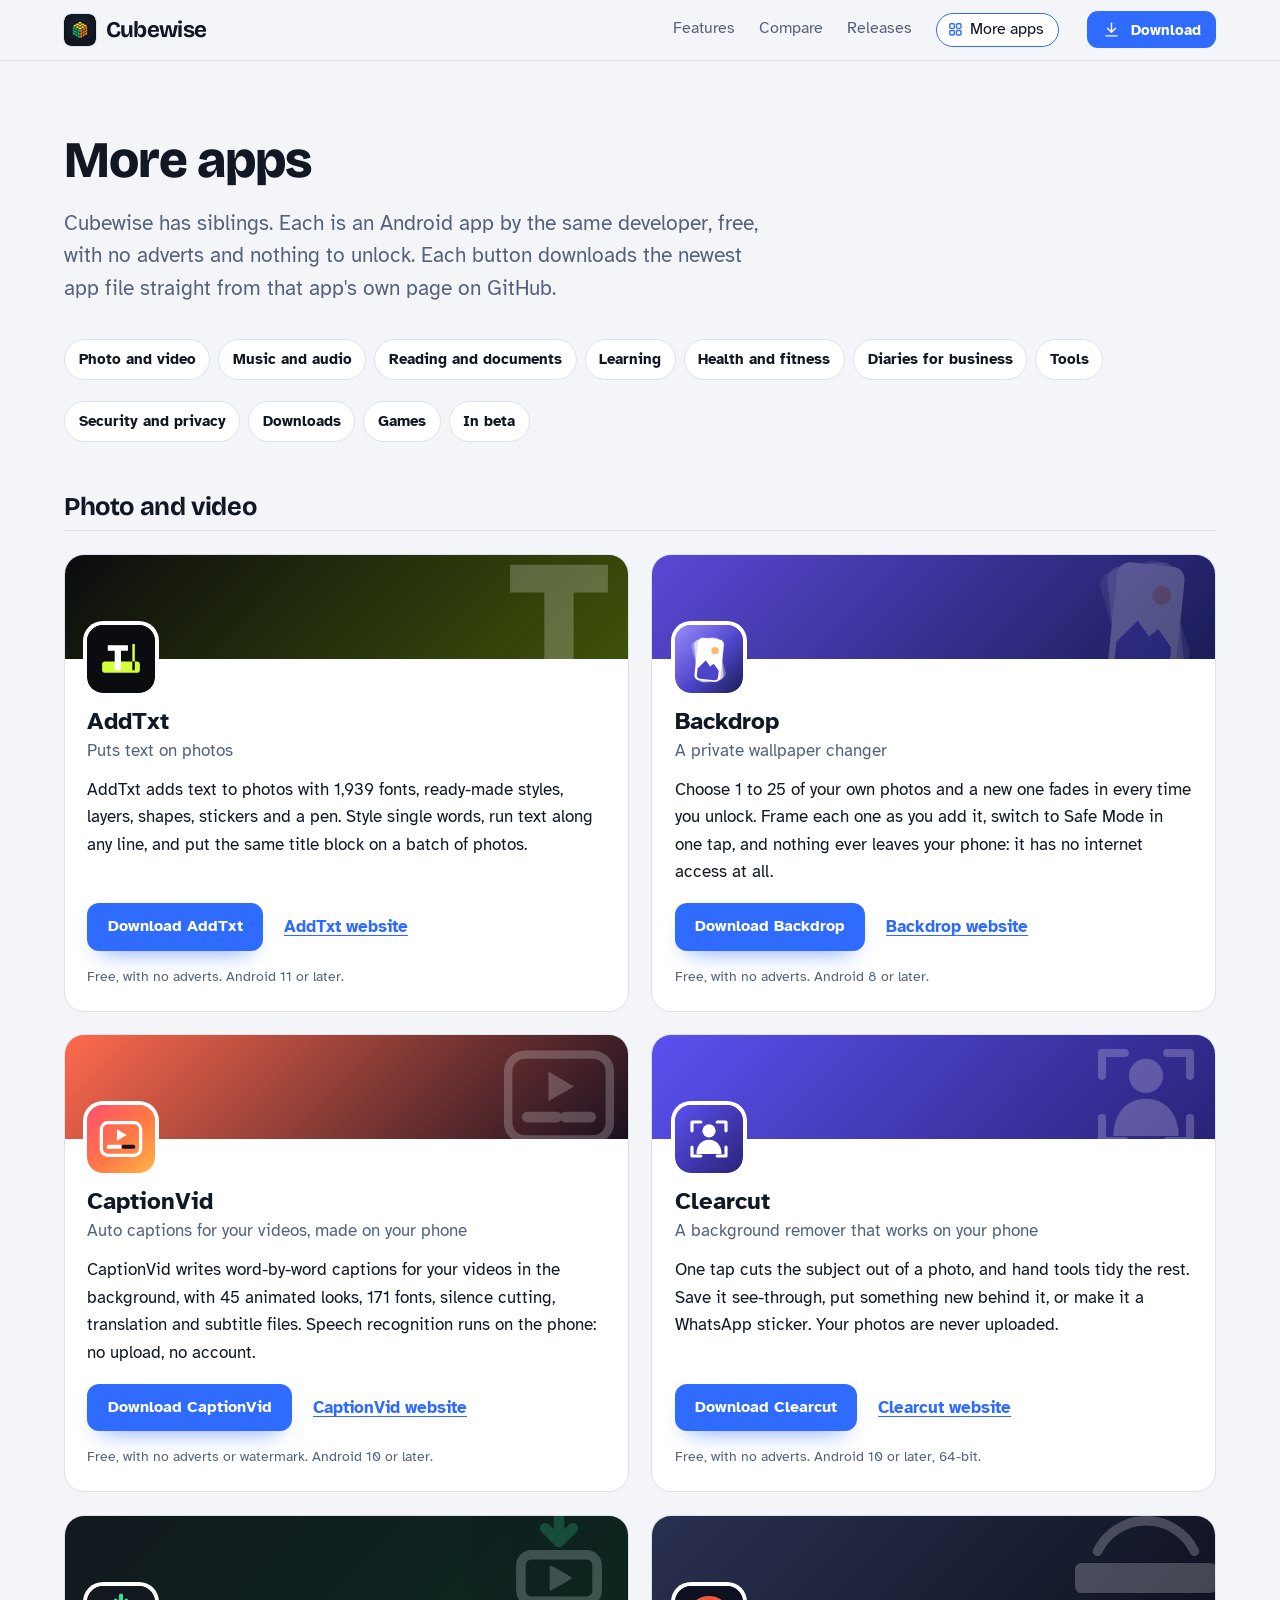
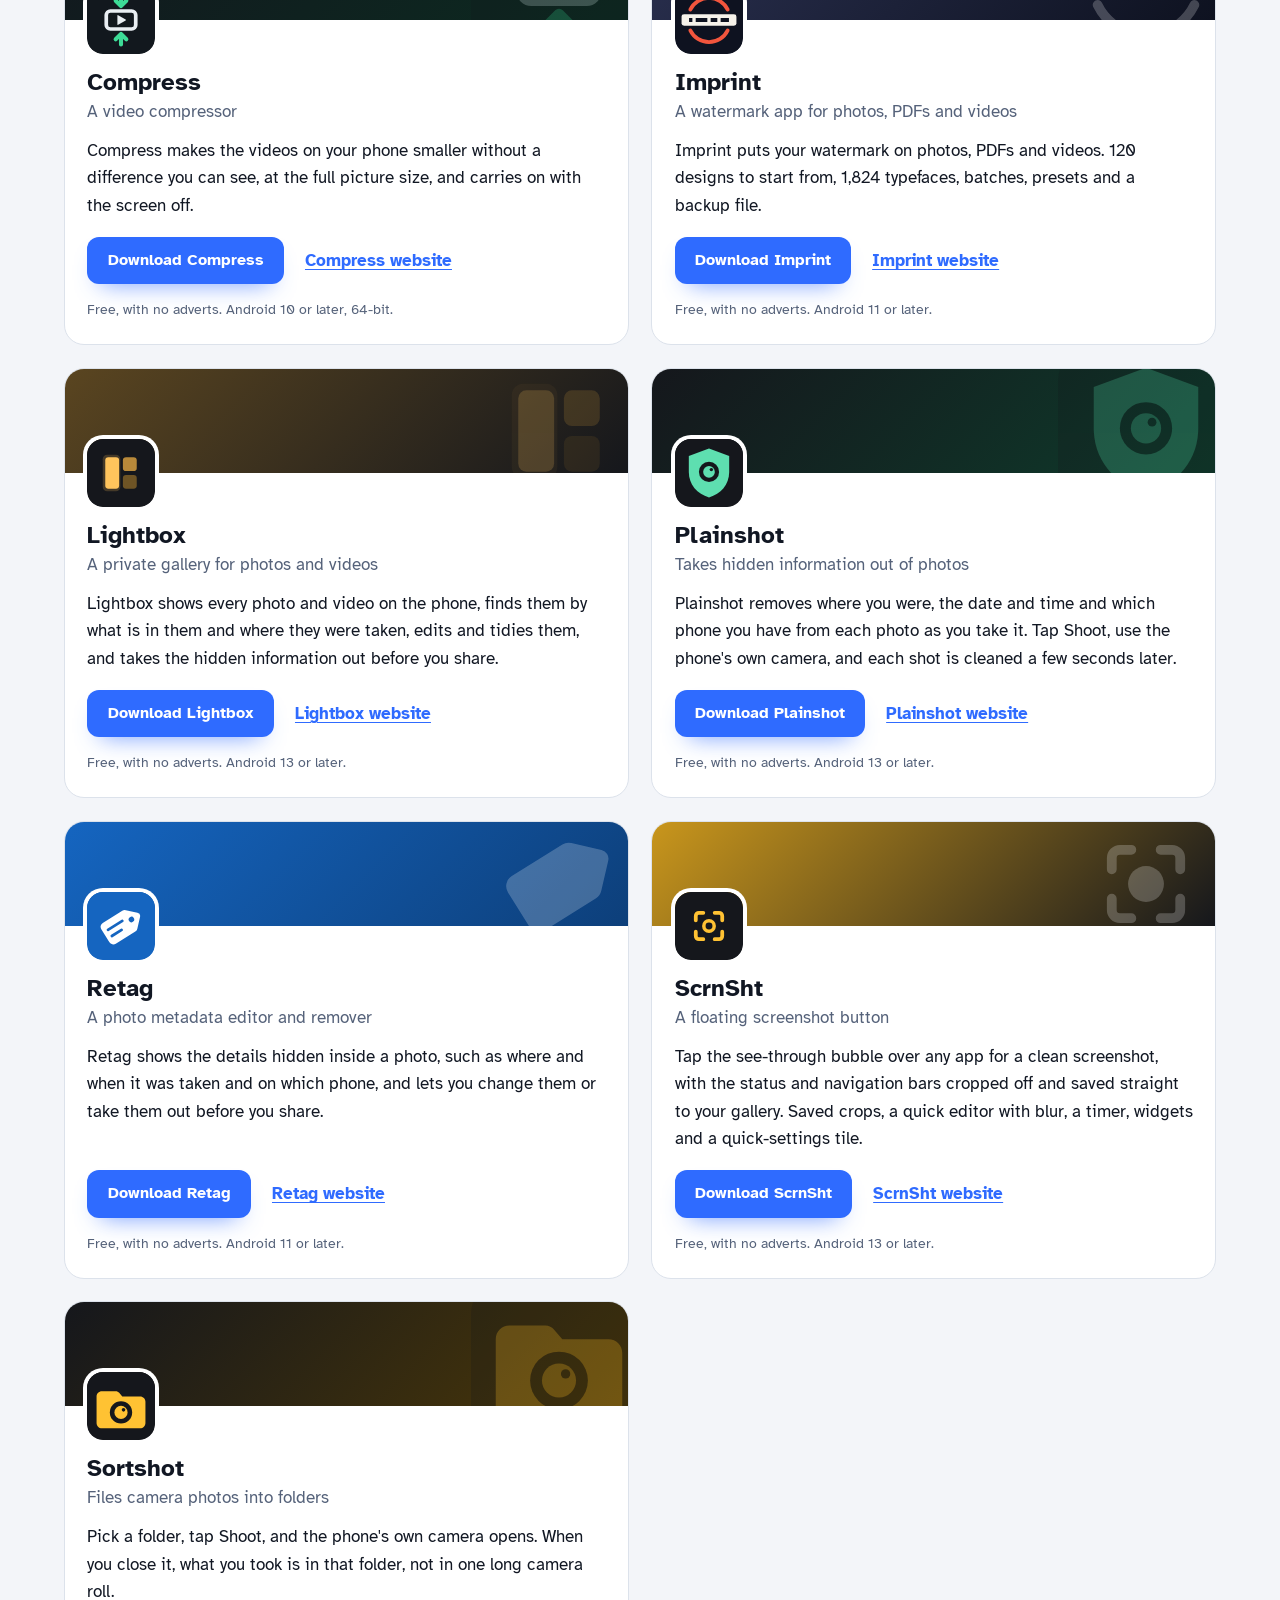
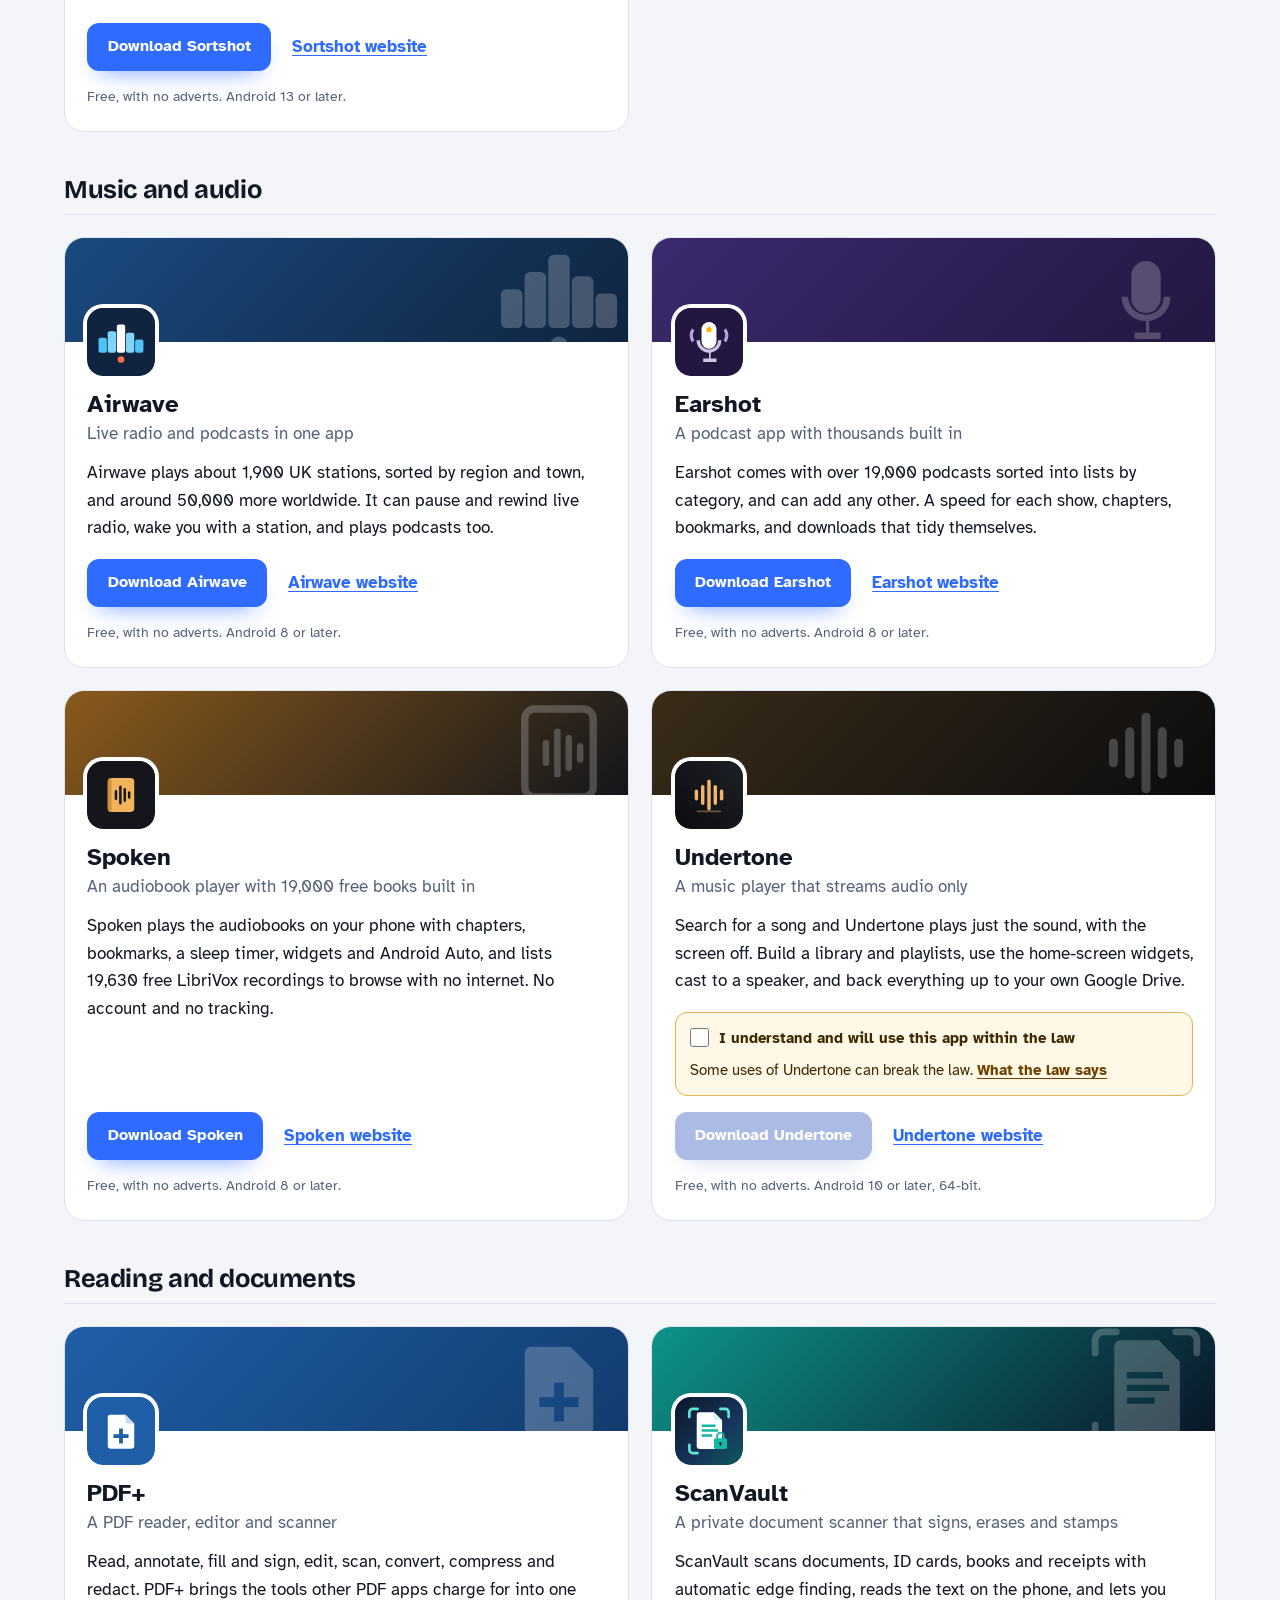
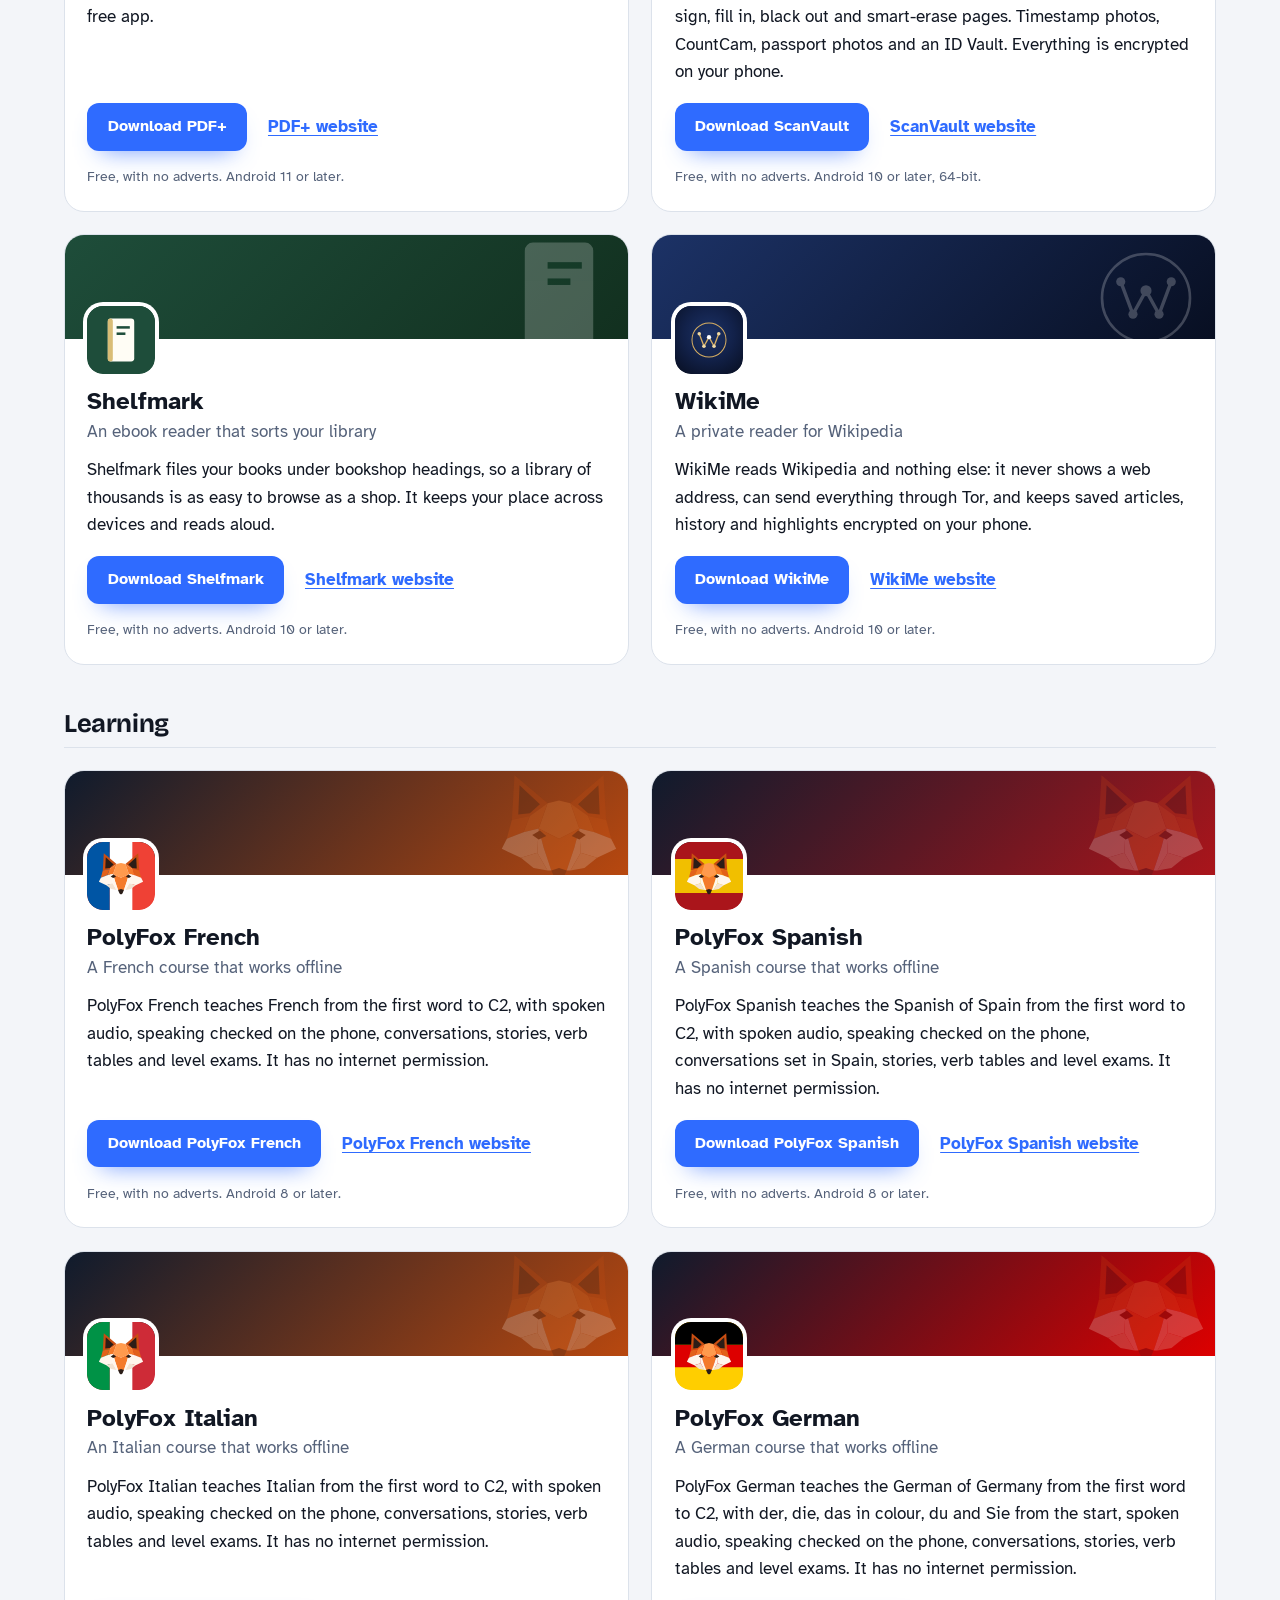
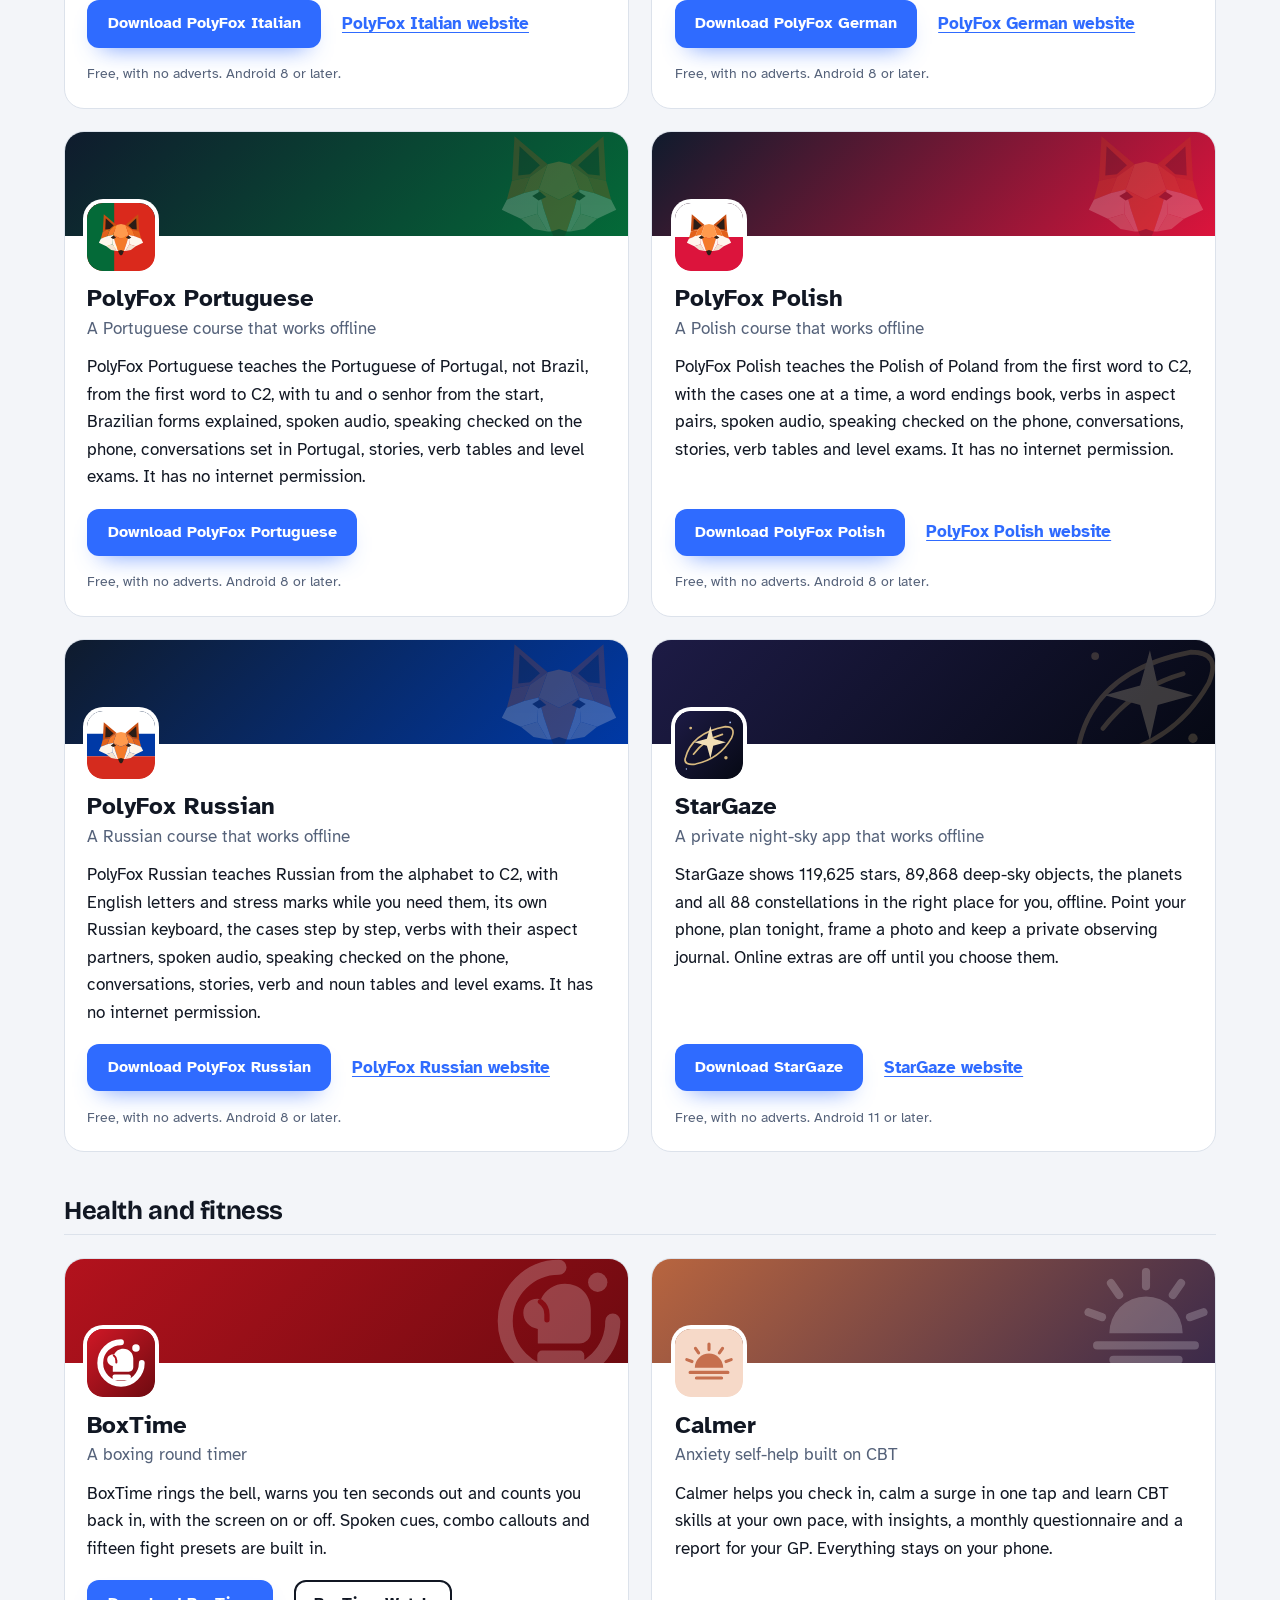
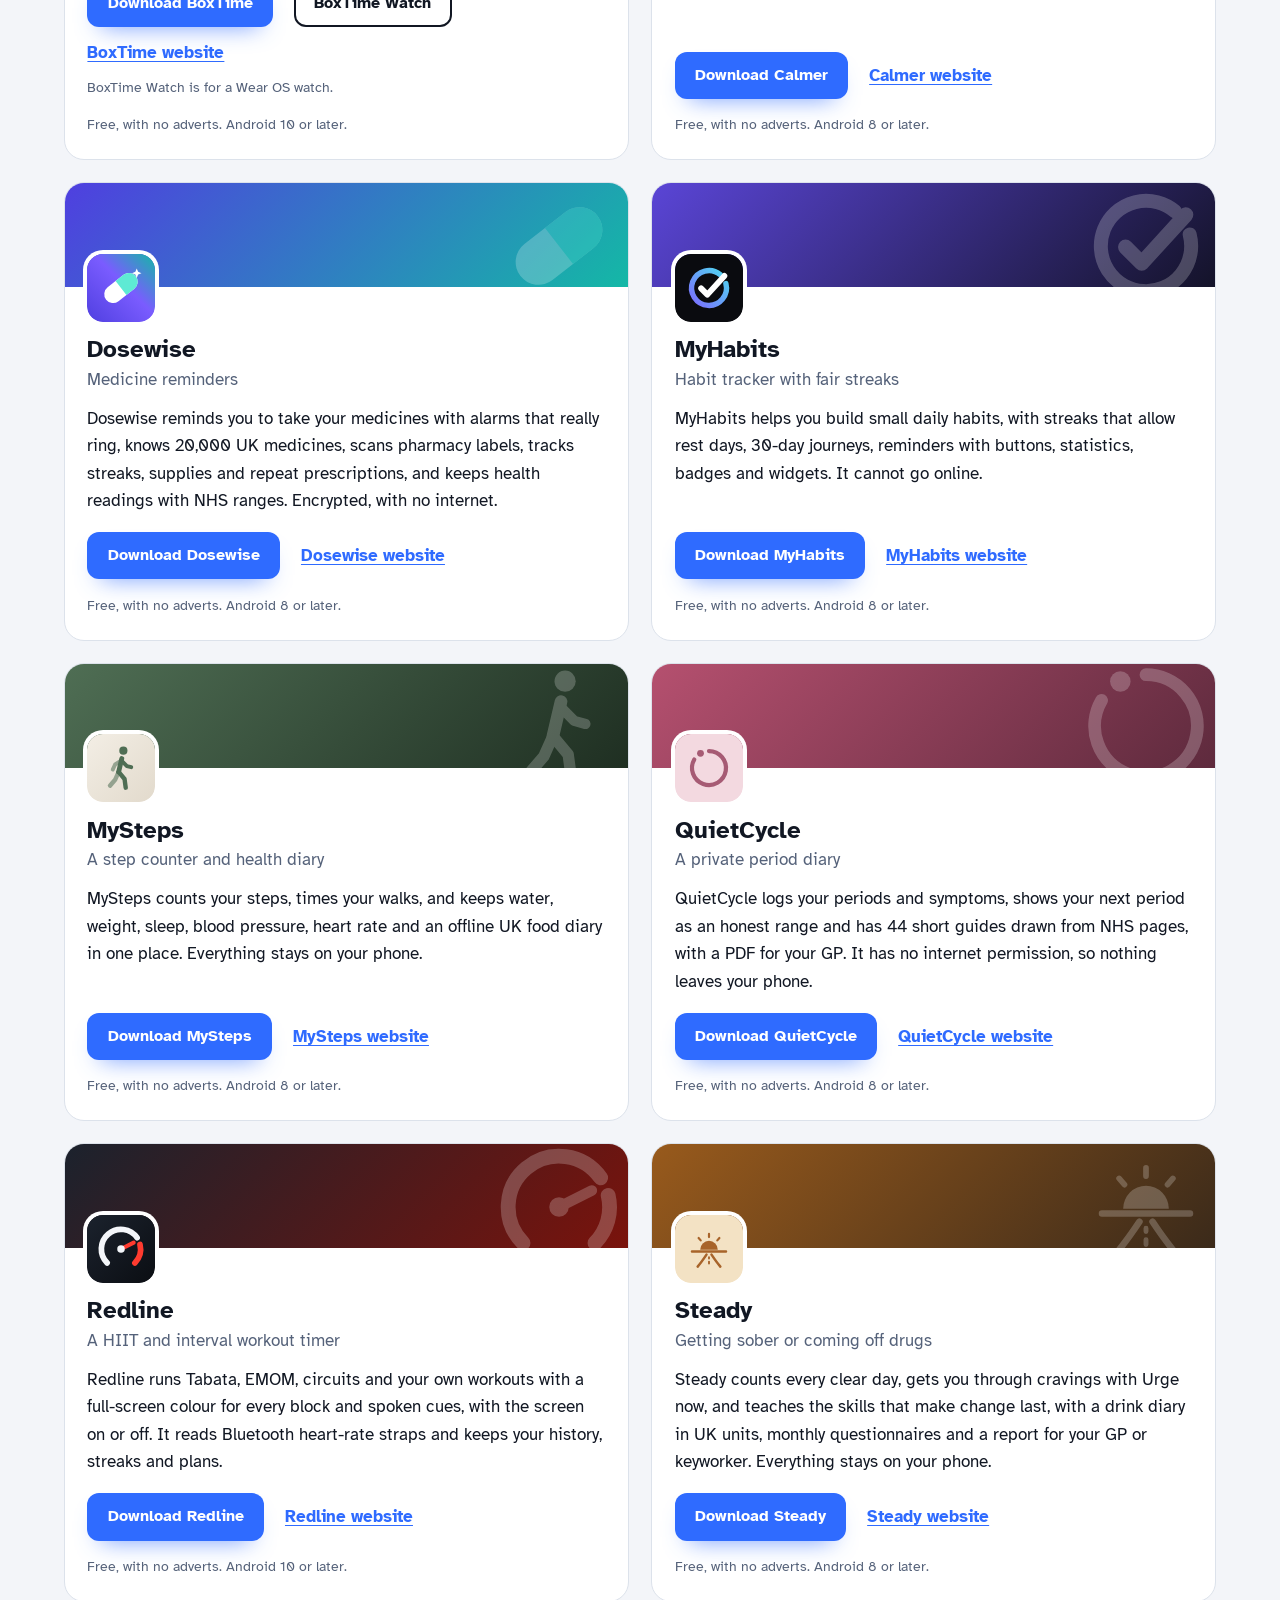
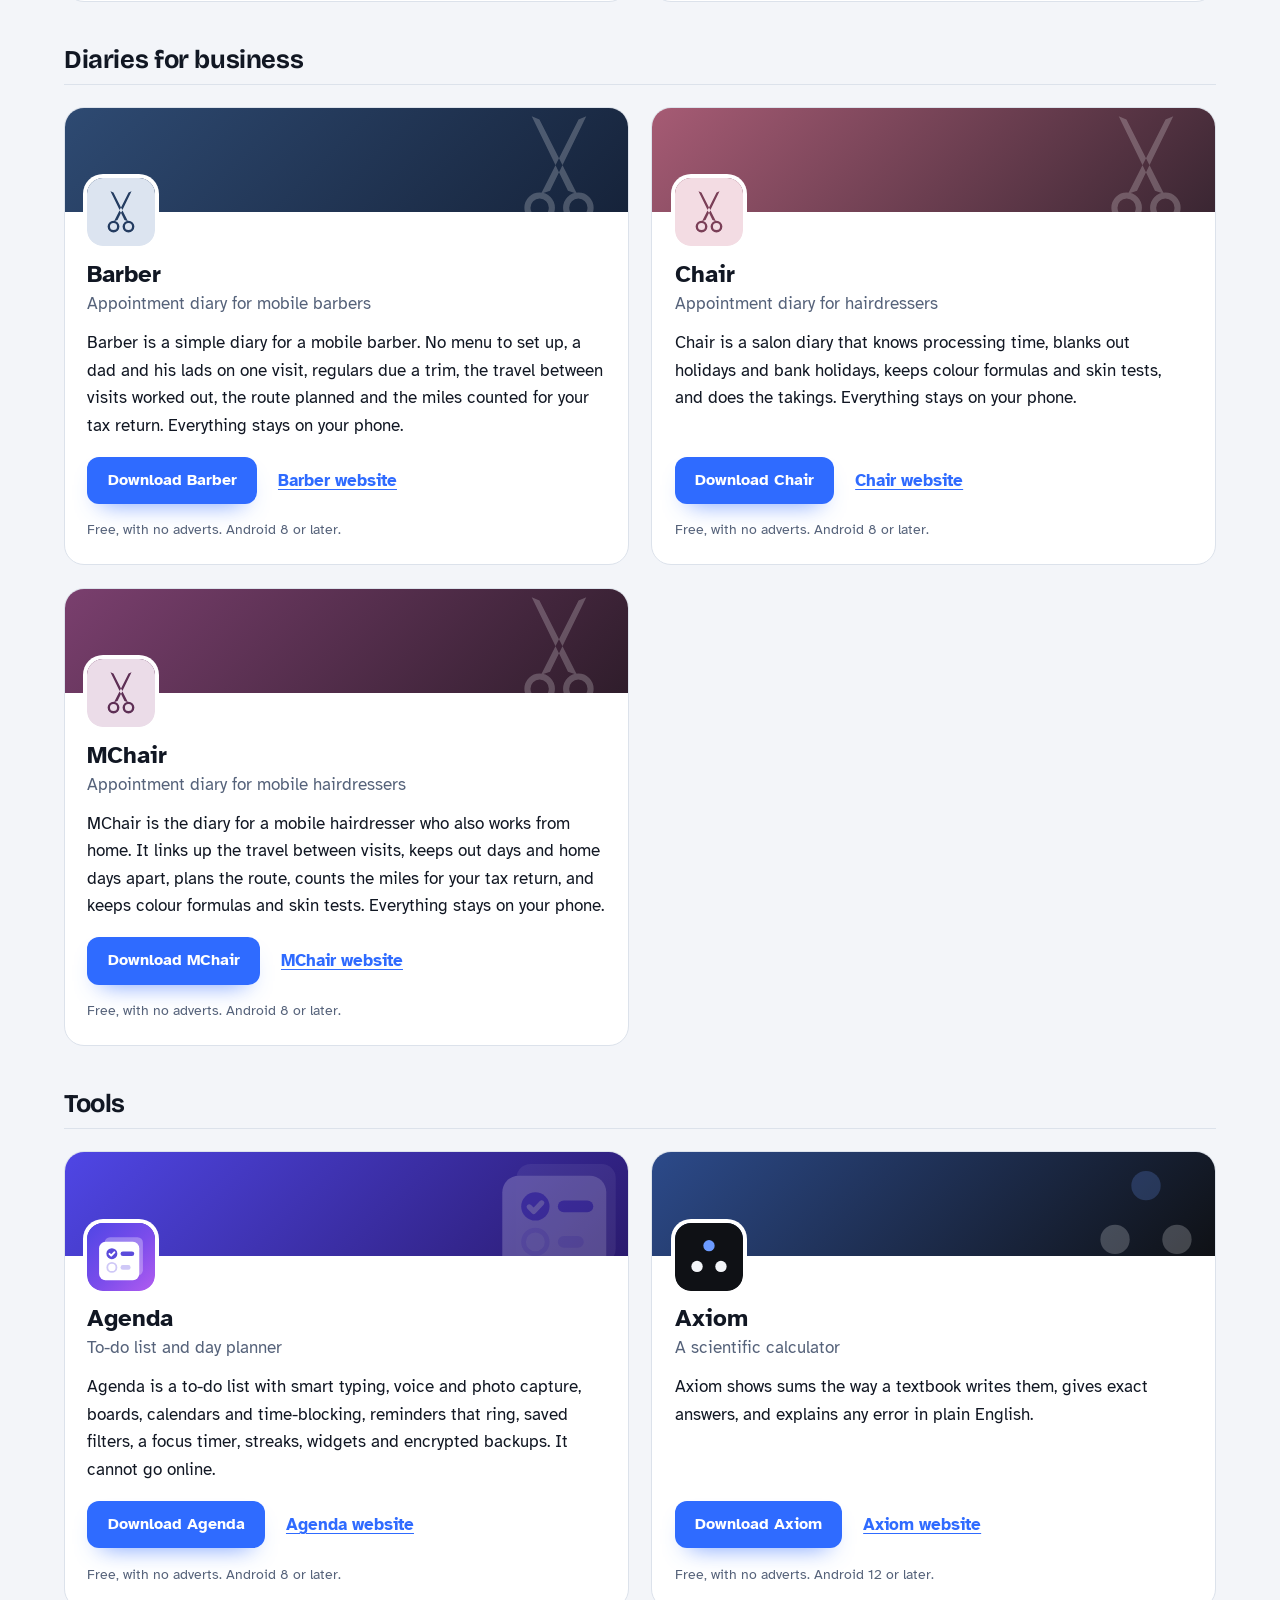
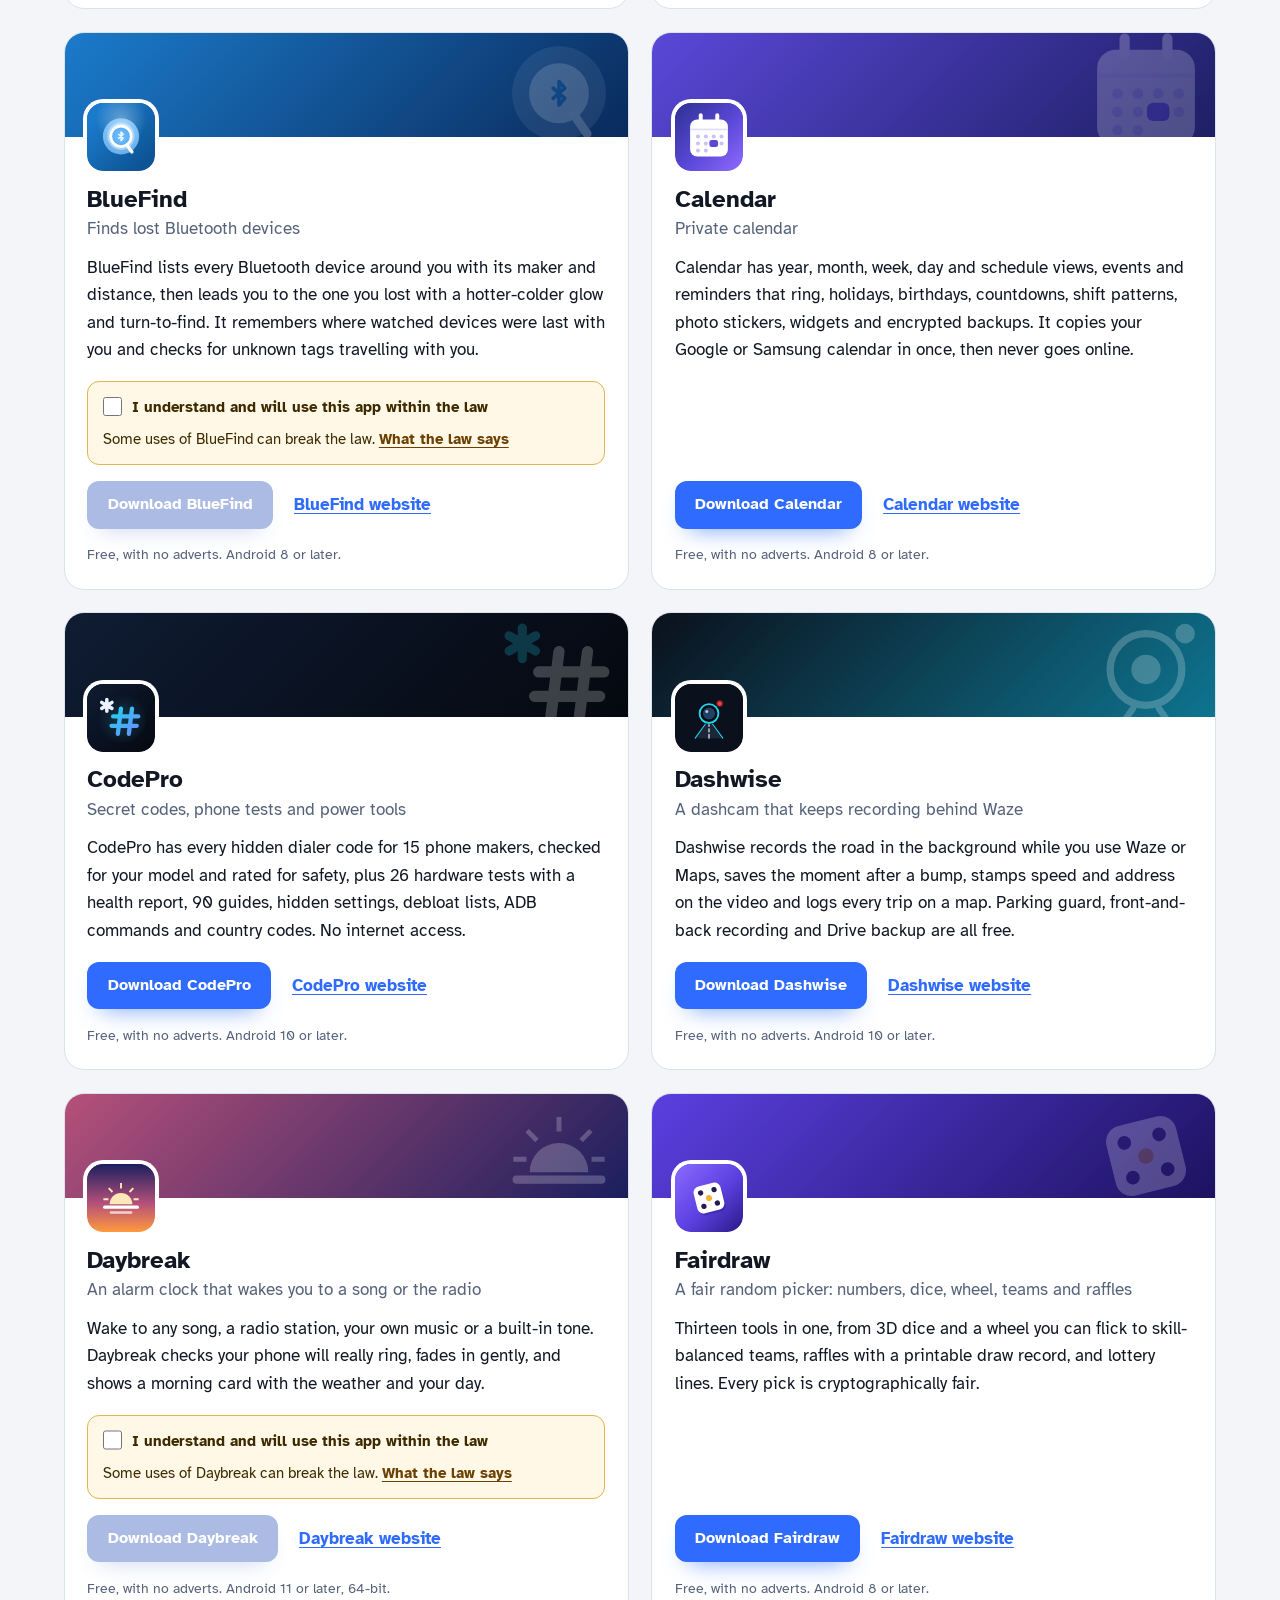
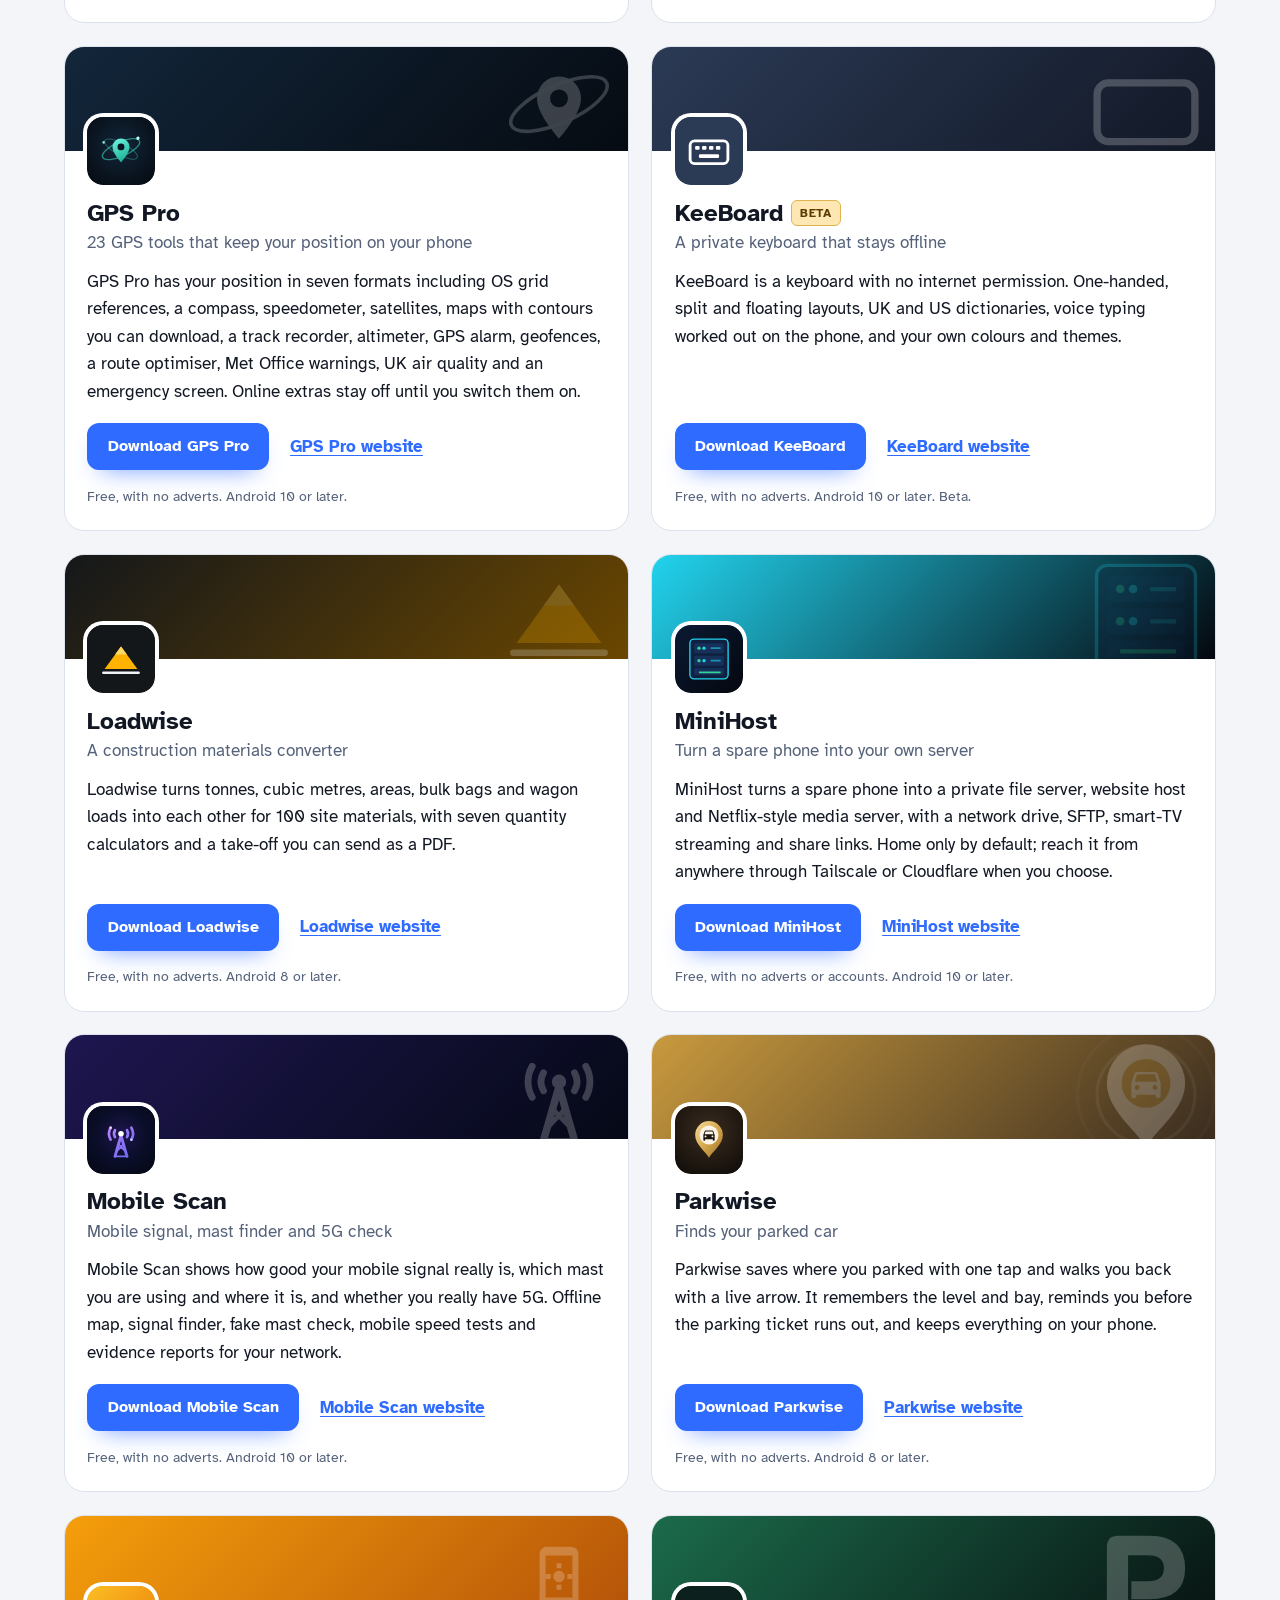
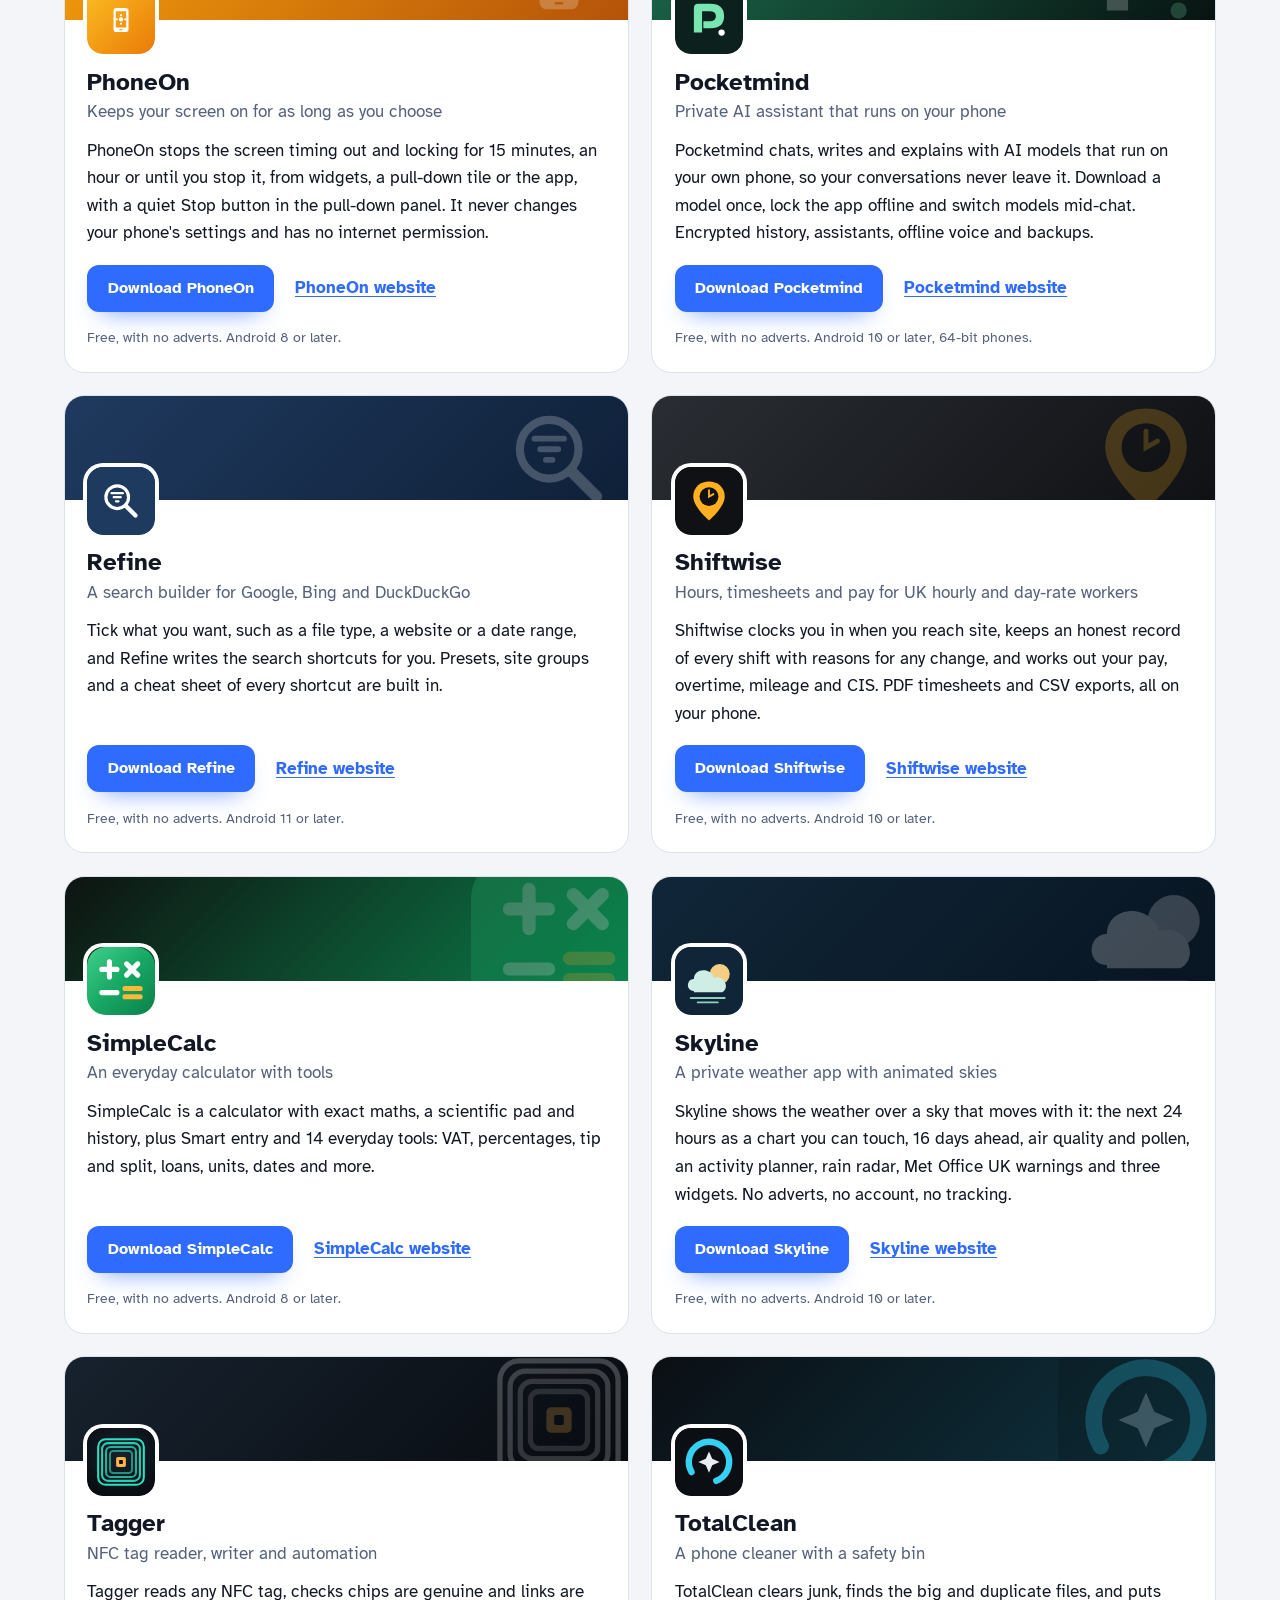
==== more-apps.html @ 1a04135c "More apps: add MegaGen" ====
<!DOCTYPE html>
<html lang="en-GB">
<head>
<meta charset="utf-8">
<meta name="viewport" content="width=device-width, initial-scale=1">
<title>More apps from the maker of Cubewise</title>
<meta name="description" content="All 92 free Android apps from the maker of Cubewise, in one list by category, each with its download and a link to its website.">
<meta name="author" content="Jonathan Jackson">
<link rel="canonical" href="https://customgpter.github.io/cubewise/more-apps.html">
<meta name="theme-color" content="#f3f6fc" media="(prefers-color-scheme: light)">
<meta name="theme-color" content="#0c1226" media="(prefers-color-scheme: dark)">
<meta property="og:type" content="website">
<meta property="og:site_name" content="Cubewise">
<meta property="og:title" content="More apps from the maker of Cubewise">
<meta property="og:description" content="All 92 free Android apps from the maker of Cubewise, in one list by category, each with its download and a link to its website.">
<meta property="og:url" content="https://customgpter.github.io/cubewise/more-apps.html">
<meta property="og:image" content="https://customgpter.github.io/cubewise/assets/og.png">
<meta property="og:image:width" content="1200">
<meta property="og:image:height" content="630">
<meta property="og:image:alt" content="Cubewise: a 3D cube lesson, a step-by-step solve and the timer">
<meta property="og:locale" content="en_GB">
<meta name="twitter:card" content="summary_large_image">
<link rel="icon" href="./assets/favicon.svg" type="image/svg+xml">
<link rel="apple-touch-icon" href="./assets/apple-touch-icon.png">
<link rel="preload" href="./assets/fonts/bricolage-grotesque-latin.woff2" as="font" type="font/woff2" crossorigin>
<link rel="preload" href="./assets/fonts/atkinson-hyperlegible-latin-400-normal.woff2" as="font" type="font/woff2" crossorigin>
<link rel="stylesheet" href="./assets/site.css?v=1">
<link rel="stylesheet" href="./assets/house.css?v=1">
<link rel="stylesheet" href="./assets/apps-list.css?v=1">
<script src="./assets/apps-list.js?v=1" defer></script>
</head>
<body>
<a class="skip" href="#main">Skip to content</a>
<header class="masthead">
<div class="wrap">
<a class="brand" href="./" aria-label="Cubewise home"><svg viewBox="0 0 108 108" aria-hidden="true"><defs><radialGradient id="cwg" cx="54" cy="46" r="76" gradientUnits="userSpaceOnUse"><stop offset="0" stop-color="#1E2A3D"/><stop offset="1" stop-color="#0A0D12"/></radialGradient></defs><rect width="108" height="108" rx="24" fill="url(#cwg)"/><g transform="translate(54 54) scale(1.16) translate(-54 -54)"><path fill="#14171D" stroke="#14171D" stroke-width="2.5" stroke-linejoin="round" d="M54.00,26.80 L77.55,40.40 L77.55,67.60 L54.00,81.20 L30.45,67.60 L30.45,40.40 Z"/><path fill="#FFD43B" d="M33.79,41.50 L39.57,38.17 L45.34,41.50 L39.57,44.83 Z"/><path fill="#FFD43B" d="M41.01,45.67 L46.78,42.33 L52.56,45.67 L46.78,49.00 Z"/><path fill="#FFD43B" d="M48.23,49.83 L54.00,46.50 L59.77,49.83 L54.00,53.17 Z"/><path fill="#FFD43B" d="M41.01,37.33 L46.78,34.00 L52.56,37.33 L46.78,40.67 Z"/><path fill="#FFD43B" d="M48.23,41.50 L54.00,38.17 L59.77,41.50 L54.00,44.83 Z"/><path fill="#FFD43B" d="M55.44,45.67 L61.22,42.33 L66.99,45.67 L61.22,49.00 Z"/><path fill="#FFD43B" d="M48.23,33.17 L54.00,29.83 L59.77,33.17 L54.00,36.50 Z"/><path fill="#FFD43B" d="M55.44,37.33 L61.22,34.00 L66.99,37.33 L61.22,40.67 Z"/><path fill="#FFD43B" d="M62.66,41.50 L68.43,38.17 L74.21,41.50 L68.43,44.83 Z"/><path fill="#12B76A" d="M33.07,42.75 L38.84,46.08 L38.84,52.75 L33.07,49.42 Z"/><path fill="#12B76A" d="M33.07,51.08 L38.84,54.42 L38.84,61.08 L33.07,57.75 Z"/><path fill="#12B76A" d="M33.07,59.42 L38.84,62.75 L38.84,69.42 L33.07,66.08 Z"/><path fill="#12B76A" d="M40.29,46.92 L46.06,50.25 L46.06,56.92 L40.29,53.58 Z"/><path fill="#12B76A" d="M40.29,55.25 L46.06,58.58 L46.06,65.25 L40.29,61.92 Z"/><path fill="#12B76A" d="M40.29,63.58 L46.06,66.92 L46.06,73.58 L40.29,70.25 Z"/><path fill="#12B76A" d="M47.50,51.08 L53.28,54.42 L53.28,61.08 L47.50,57.75 Z"/><path fill="#12B76A" d="M47.50,59.42 L53.28,62.75 L53.28,69.42 L47.50,66.08 Z"/><path fill="#12B76A" d="M47.50,67.75 L53.28,71.08 L53.28,77.75 L47.50,74.42 Z"/><path fill="#F07D17" d="M54.72,54.42 L60.50,51.08 L60.50,57.75 L54.72,61.08 Z"/><path fill="#F07D17" d="M54.72,62.75 L60.50,59.42 L60.50,66.08 L54.72,69.42 Z"/><path fill="#F07D17" d="M54.72,71.08 L60.50,67.75 L60.50,74.42 L54.72,77.75 Z"/><path fill="#F07D17" d="M61.94,50.25 L67.71,46.92 L67.71,53.58 L61.94,56.92 Z"/><path fill="#F07D17" d="M61.94,58.58 L67.71,55.25 L67.71,61.92 L61.94,65.25 Z"/><path fill="#F07D17" d="M61.94,66.92 L67.71,63.58 L67.71,70.25 L61.94,73.58 Z"/><path fill="#F07D17" d="M69.16,46.08 L74.93,42.75 L74.93,49.42 L69.16,52.75 Z"/><path fill="#F07D17" d="M69.16,54.42 L74.93,51.08 L74.93,57.75 L69.16,61.08 Z"/><path fill="#F07D17" d="M69.16,62.75 L74.93,59.42 L74.93,66.08 L69.16,69.42 Z"/></g></svg><span>Cubewise</span></a>
<nav aria-label="Main"><ul><li><a href="./#features">Features</a></li><li><a href="./compare.html">Compare</a></li><li><a href="./releases.html">Releases</a></li><li><a class="more-apps" href="./more-apps.html" aria-current="page"><svg class="ico" viewBox="0 0 24 24" aria-hidden="true"><rect x="4" y="4" width="6.5" height="6.5" rx="1.6"/><rect x="13.5" y="4" width="6.5" height="6.5" rx="1.6"/><rect x="4" y="13.5" width="6.5" height="6.5" rx="1.6"/><rect x="13.5" y="13.5" width="6.5" height="6.5" rx="1.6"/></svg>More apps</a></li></ul></nav>
<a class="button small" href="https://github.com/CustomGPTer/cubewise/releases/latest/download/Cubewise.apk"><svg class="ico" viewBox="0 0 24 24" aria-hidden="true"><path d="M12 4v11"/><path d="M7 10.5l5 5 5-5"/><path d="M5 20h14"/></svg>Download</a>
</div>
</header>
<main id="main" class="doc">
<div class="wrap">
<div class="measure">
<h1>More apps</h1>
<p class="lede">Cubewise has siblings. Each is an Android app by the same developer, free, with no adverts and nothing to unlock. Each button downloads the newest app file straight from that app's own page on GitHub.</p>
</div>
<!-- apps:start -->
<nav class="mapps-jump" aria-label="App groups"><ul><li><a href="#apps-photo">Photo and video</a></li><li><a href="#apps-audio">Music and audio</a></li><li><a href="#apps-reading">Reading and documents</a></li><li><a href="#apps-learning">Learning</a></li><li><a href="#apps-health">Health and fitness</a></li><li><a href="#apps-diaries">Diaries for business</a></li><li><a href="#apps-tools">Tools</a></li><li><a href="#apps-security">Security and privacy</a></li><li><a href="#apps-downloads">Downloads</a></li><li><a href="#apps-games">Games</a></li><li><a href="#apps-testing">In beta</a></li></ul></nav>
<div class="mapps-group" role="group" aria-labelledby="apps-photo"><h2 class="mapps-cat" id="apps-photo">Photo and video</h2>
<ul class="mapps"><li class="mapp" style="--b:#0b0c0f;--b2:#3f5208"><div class="mapp-cover" aria-hidden="true"><svg viewBox="0 0 108 108"><path fill="#fff" d="M24 22h60v17H63v49H45V39H24z"/></svg></div><div class="mapp-body"><svg class="mapp-icon" viewBox="0 0 108 108" aria-hidden="true"><rect width="108" height="108" rx="24" fill="#0b0c0f"/><path fill="#d4ff3a" d="M29 58h50a5 5 0 0 1 5 5v8a5 5 0 0 1-5 5H29a5 5 0 0 1-5-5v-8a5 5 0 0 1 5-5z"/><path fill="#fff" d="M33 32h32v9H54v31H44V41H33z"/><path fill="#d4ff3a" d="M72 30h4v28h-4z"/><path fill="#0b0c0f" d="M72 58h4v14h-4z"/></svg><h3>AddTxt</h3><p class="mapp-kind">Puts text on photos</p><p class="mapp-say">AddTxt adds text to photos with 1,939 fonts, ready-made styles, layers, shapes, stickers and a pen. Style single words, run text along any line, and put the same title block on a batch of photos.</p><p class="mapp-go"><a class="button" href="https://github.com/CustomGPTer/addtxt/releases/latest/download/AddTxt.apk">Download AddTxt</a><a class="mapp-site" href="https://customgpter.github.io/addtxt/">AddTxt website</a></p><p class="mapp-needs">Free, with no adverts. Android 11 or later.</p></div></li>
<li class="mapp" style="--b:#5a48d6;--b2:#1a1c55"><div class="mapp-cover" aria-hidden="true"><svg viewBox="0 0 108 108"><g transform="translate(54 58) scale(1.3) translate(-54 -58)"><rect x="38" y="30" width="32" height="52" rx="6" fill="#fff" fill-opacity=".3" transform="rotate(-16 54 58)"/><rect x="38" y="30" width="32" height="52" rx="6" fill="#fff" fill-opacity=".6" transform="rotate(-6 54 58)"/><g transform="rotate(6 54 58)"><rect x="38" y="30" width="32" height="52" rx="6" fill="#fff"/><path d="M41 68l9-11 6 7 4-4 7 8v8a4 4 0 0 1-4 4H45a4 4 0 0 1-4-4z" fill="#4d45c9"/><circle cx="60" cy="44" r="4.5" fill="#FFB86B"/></g></g></svg></div><div class="mapp-body"><svg class="mapp-icon" viewBox="0 0 108 108" aria-hidden="true"><defs><linearGradient id="i-backdrop-mapp-cc" x1="0" y1="0" x2="1" y2="1"><stop offset="0" stop-color="#9c8bff"/><stop offset=".55" stop-color="#4d45c9"/><stop offset="1" stop-color="#1a1c55"/></linearGradient></defs><rect width="108" height="108" rx="24" fill="url(#i-backdrop-mapp-cc)"/><g transform="translate(54 58) scale(1.3) translate(-54 -58)"><rect x="38" y="30" width="32" height="52" rx="6" fill="#fff" fill-opacity=".3" transform="rotate(-16 54 58)"/><rect x="38" y="30" width="32" height="52" rx="6" fill="#fff" fill-opacity=".6" transform="rotate(-6 54 58)"/><g transform="rotate(6 54 58)"><rect x="38" y="30" width="32" height="52" rx="6" fill="#fff"/><path d="M41 68l9-11 6 7 4-4 7 8v8a4 4 0 0 1-4 4H45a4 4 0 0 1-4-4z" fill="#4d45c9"/><circle cx="60" cy="44" r="4.5" fill="#FFB86B"/></g></g></svg><h3>Backdrop</h3><p class="mapp-kind">A private wallpaper changer</p><p class="mapp-say">Choose 1 to 25 of your own photos and a new one fades in every time you unlock. Frame each one as you add it, switch to Safe Mode in one tap, and nothing ever leaves your phone: it has no internet access at all.</p><p class="mapp-go"><a class="button" href="https://github.com/CustomGPTer/backdrop/releases/latest/download/Backdrop.apk">Download Backdrop</a><a class="mapp-site" href="https://customgpter.github.io/backdrop/">Backdrop website</a></p><p class="mapp-needs">Free, with no adverts. Android 8 or later.</p></div></li>
<li class="mapp" style="--b:#ff6a4d;--b2:#1a1020"><div class="mapp-cover" aria-hidden="true"><svg viewBox="0 0 108 108"><g transform="translate(54 54) scale(1.3) translate(-54 -54)"><path d="M38,34 h32 a8,8 0 0 1 8,8 v24 a8,8 0 0 1 -8,8 h-32 a8,8 0 0 1 -8,-8 v-24 a8,8 0 0 1 8,-8 z" fill="none" stroke="#fff" stroke-width="4"/><path d="M49,42 L61,49 L49,56 Z" fill="#fff"/><path d="M39,61 h14 a2.5,2.5 0 0 1 0,5 h-14 a2.5,2.5 0 0 1 0,-5 z" fill="#fff"/><path d="M57,61 h12 a2.5,2.5 0 0 1 0,5 h-12 a2.5,2.5 0 0 1 0,-5 z" fill="#ffffff"/></g></svg></div><div class="mapp-body"><svg class="mapp-icon" viewBox="0 0 108 108" aria-hidden="true"><defs><linearGradient id="i-captionvid-cvbg" x1="0" y1="0" x2="1" y2="1"><stop offset="0" stop-color="#ff4d6d"/><stop offset=".55" stop-color="#ff7a45"/><stop offset="1" stop-color="#ffb547"/></linearGradient></defs><rect width="108" height="108" rx="24" fill="url(#i-captionvid-cvbg)"/><g transform="translate(54 54) scale(1.3) translate(-54 -54)"><path d="M38,34 h32 a8,8 0 0 1 8,8 v24 a8,8 0 0 1 -8,8 h-32 a8,8 0 0 1 -8,-8 v-24 a8,8 0 0 1 8,-8 z" fill="none" stroke="#fff" stroke-width="4"/><path d="M49,42 L61,49 L49,56 Z" fill="#fff"/><path d="M39,61 h14 a2.5,2.5 0 0 1 0,5 h-14 a2.5,2.5 0 0 1 0,-5 z" fill="#fff"/><path d="M57,61 h12 a2.5,2.5 0 0 1 0,5 h-12 a2.5,2.5 0 0 1 0,-5 z" fill="#1a1020"/></g></svg><h3>CaptionVid</h3><p class="mapp-kind">Auto captions for your videos, made on your phone</p><p class="mapp-say">CaptionVid writes word-by-word captions for your videos in the background, with 45 animated looks, 171 fonts, silence cutting, translation and subtitle files. Speech recognition runs on the phone: no upload, no account.</p><p class="mapp-go"><a class="button" href="https://github.com/CustomGPTer/captionvid/releases/latest/download/CaptionVid.apk">Download CaptionVid</a><a class="mapp-site" href="https://customgpter.github.io/captionvid/">CaptionVid website</a></p><p class="mapp-needs">Free, with no adverts or watermark. Android 10 or later.</p></div></li><li class="mapp" style="--b:#5b50f0;--b2:#2a2378"><div class="mapp-cover" aria-hidden="true"><svg viewBox="0 0 108 108"><circle cx="54" cy="41" r="10.5" fill="#fff"/><path d="M34 78c0-14.5 8.5-23 20-23s20 8.5 20 23z" fill="#fff"/><path d="M27 41V27h14M67 27h14v14M27 67v14h14M67 81h14V67" fill="none" stroke="#fff" stroke-width="5" stroke-linecap="round" stroke-linejoin="round"/></svg></div><div class="mapp-body"><svg class="mapp-icon" viewBox="0 0 108 108" aria-hidden="true"><defs><linearGradient id="i-clearcut-mapp-cc" x1="0" y1="0" x2="1" y2="1"><stop offset="0" stop-color="#5b50f0"/><stop offset="1" stop-color="#2a2378"/></linearGradient></defs><rect width="108" height="108" rx="24" fill="url(#i-clearcut-mapp-cc)"/><circle cx="54" cy="41" r="10.5" fill="#fff"/><path d="M34 78c0-14.5 8.5-23 20-23s20 8.5 20 23z" fill="#fff"/><path d="M27 41V27h14M67 27h14v14M27 67v14h14M67 81h14V67" fill="none" stroke="#fff" stroke-width="5" stroke-linecap="round" stroke-linejoin="round"/></svg><h3>Clearcut</h3><p class="mapp-kind">A background remover that works on your phone</p><p class="mapp-say">One tap cuts the subject out of a photo, and hand tools tidy the rest. Save it see-through, put something new behind it, or make it a WhatsApp sticker. Your photos are never uploaded.</p><p class="mapp-go"><a class="button" href="https://github.com/CustomGPTer/clearcut/releases/latest/download/Clearcut.apk">Download Clearcut</a><a class="mapp-site" href="https://customgpter.github.io/clearcut/">Clearcut website</a></p><p class="mapp-needs">Free, with no adverts. Android 10 or later, 64-bit.</p></div></li>
<li class="mapp" style="--b:#12181e;--b2:#0c2a20"><div class="mapp-cover" aria-hidden="true"><svg viewBox="0 0 108 108"><rect width="108" height="108" rx="24" fill="#12181e"/><g transform="translate(54 54) scale(1.3) translate(-54 -54)"><path fill="none" stroke="#e9eef3" stroke-width="4.5" stroke-linejoin="round" d="M41 43h26a5 5 0 0 1 5 5v12a5 5 0 0 1-5 5H41a5 5 0 0 1-5-5V48a5 5 0 0 1 5-5z"/><path fill="#e9eef3" d="M50.5 48.2l9.2 5.3a.6.6 0 0 1 0 1l-9.2 5.3a.6.6 0 0 1-.9-.5V48.7a.6.6 0 0 1 .9-.5z"/><path fill="none" stroke="#3ddc97" stroke-width="5" stroke-linecap="round" stroke-linejoin="round" d="M54 24v12M47.5 30.5 54 37l6.5-6.5M54 84V72M47.5 77.5 54 71l6.5 6.5"/></g></svg></div><div class="mapp-body"><svg class="mapp-icon" viewBox="0 0 108 108" aria-hidden="true"><rect width="108" height="108" rx="24" fill="#12181e"/><g transform="translate(54 54) scale(1.3) translate(-54 -54)"><path fill="none" stroke="#e9eef3" stroke-width="4.5" stroke-linejoin="round" d="M41 43h26a5 5 0 0 1 5 5v12a5 5 0 0 1-5 5H41a5 5 0 0 1-5-5V48a5 5 0 0 1 5-5z"/><path fill="#e9eef3" d="M50.5 48.2l9.2 5.3a.6.6 0 0 1 0 1l-9.2 5.3a.6.6 0 0 1-.9-.5V48.7a.6.6 0 0 1 .9-.5z"/><path fill="none" stroke="#3ddc97" stroke-width="5" stroke-linecap="round" stroke-linejoin="round" d="M54 24v12M47.5 30.5 54 37l6.5-6.5M54 84V72M47.5 77.5 54 71l6.5 6.5"/></g></svg><h3>Compress</h3><p class="mapp-kind">A video compressor</p><p class="mapp-say">Compress makes the videos on your phone smaller without a difference you can see, at the full picture size, and carries on with the screen off.</p><p class="mapp-go"><a class="button" href="https://github.com/CustomGPTer/compress/releases/latest/download/Compress.apk">Download Compress</a><a class="mapp-site" href="https://customgpter.github.io/compress/">Compress website</a></p><p class="mapp-needs">Free, with no adverts. Android 10 or later, 64-bit.</p></div></li>
<li class="mapp" style="--b:#2a3050;--b2:#0e1220"><div class="mapp-cover" aria-hidden="true"><svg viewBox="0 0 108 108"><g transform="translate(54 54) scale(1.32) translate(-54 -54)"><path d="M31.5 41.500A25 25 0 0 1 76.500 41.500" fill="none" stroke="#fff" stroke-width="4.5" stroke-linecap="round"/><path d="M76.500 66.500A25 25 0 0 1 31.500 66.500" fill="none" stroke="#fff" stroke-width="4.5" stroke-linecap="round"/><path fill="#fff" d="M24 47h60a3 3 0 0 1 3 3v8a3 3 0 0 1-3 3H24a3 3 0 0 1-3-3v-8a3 3 0 0 1 3-3z"/></g></svg></div><div class="mapp-body"><svg class="mapp-icon" viewBox="0 0 108 108" aria-hidden="true"><rect width="108" height="108" rx="24" fill="#0e1220"/><g transform="translate(54 54) scale(1.32) translate(-54 -54)"><path d="M31.5 41.500A25 25 0 0 1 76.500 41.500" fill="none" stroke="#f2553d" stroke-width="4.5" stroke-linecap="round"/><path d="M76.500 66.500A25 25 0 0 1 31.500 66.500" fill="none" stroke="#f2553d" stroke-width="4.5" stroke-linecap="round"/><path fill="#f6f2ea" d="M24 47h60a3 3 0 0 1 3 3v8a3 3 0 0 1-3 3H24a3 3 0 0 1-3-3v-8a3 3 0 0 1 3-3z"/><path fill="#0e1220" d="M30 51.500h4v5h-4zM38 51.500h14v5H38zM56 51.500h8v5h-8zM68 51.500h10v5H68z"/></g></svg><h3>Imprint</h3><p class="mapp-kind">A watermark app for photos, PDFs and videos</p><p class="mapp-say">Imprint puts your watermark on photos, PDFs and videos. 120 designs to start from, 1,824 typefaces, batches, presets and a backup file.</p><p class="mapp-go"><a class="button" href="https://github.com/CustomGPTer/imprint/releases/latest/download/Imprint.apk">Download Imprint</a><a class="mapp-site" href="https://customgpter.github.io/imprint/">Imprint website</a></p><p class="mapp-needs">Free, with no adverts. Android 11 or later.</p></div></li>
<li class="mapp" style="--b:#5a4520;--b2:#15171c"><div class="mapp-cover" aria-hidden="true"><svg viewBox="0 0 108 108"><path fill="#ffc45c" fill-opacity=".2" d="M32 25h14a7 7 0 0 1 7 7v44a7 7 0 0 1-7 7H32a7 7 0 0 1-7-7V32a7 7 0 0 1 7-7z"/><path fill="#ffc45c" d="M34 29h12a5 5 0 0 1 5 5v40a5 5 0 0 1-5 5H34a5 5 0 0 1-5-5V34a5 5 0 0 1 5-5z"/><path fill="#b8893a" d="M62 29h12a5 5 0 0 1 5 5v12a5 5 0 0 1-5 5H62a5 5 0 0 1-5-5V34a5 5 0 0 1 5-5z"/><path fill="#6e5425" d="M62 57h12a5 5 0 0 1 5 5v12a5 5 0 0 1-5 5H62a5 5 0 0 1-5-5V62a5 5 0 0 1 5-5z"/></svg></div><div class="mapp-body"><svg class="mapp-icon" viewBox="0 0 108 108" aria-hidden="true"><rect width="108" height="108" rx="24" fill="#15171c"/><path fill="#ffc45c" fill-opacity=".2" d="M32 25h14a7 7 0 0 1 7 7v44a7 7 0 0 1-7 7H32a7 7 0 0 1-7-7V32a7 7 0 0 1 7-7z"/><path fill="#ffc45c" d="M34 29h12a5 5 0 0 1 5 5v40a5 5 0 0 1-5 5H34a5 5 0 0 1-5-5V34a5 5 0 0 1 5-5z"/><path fill="#b8893a" d="M62 29h12a5 5 0 0 1 5 5v12a5 5 0 0 1-5 5H62a5 5 0 0 1-5-5V34a5 5 0 0 1 5-5z"/><path fill="#6e5425" d="M62 57h12a5 5 0 0 1 5 5v12a5 5 0 0 1-5 5H62a5 5 0 0 1-5-5V62a5 5 0 0 1 5-5z"/></svg><h3>Lightbox</h3><p class="mapp-kind">A private gallery for photos and videos</p><p class="mapp-say">Lightbox shows every photo and video on the phone, finds them by what is in them and where they were taken, edits and tidies them, and takes the hidden information out before you share.</p><p class="mapp-go"><a class="button" href="https://github.com/CustomGPTer/lightbox/releases/latest/download/Lightbox.apk">Download Lightbox</a><a class="mapp-site" href="https://customgpter.github.io/lightbox/">Lightbox website</a></p><p class="mapp-needs">Free, with no adverts. Android 13 or later.</p></div></li>
<li class="mapp" style="--b:#15171c;--b2:#0e3b2b"><div class="mapp-cover" aria-hidden="true"><svg viewBox="0 0 64 64"><rect width="64" height="64" rx="14" fill="#15171c"/><path d="M32 9l19 7v15c0 12-8 20.5-19 24-11-3.5-19-12-19-24V16z" fill="#5edfb0"/><circle cx="32" cy="31" r="9.5" fill="#15171c"/><circle cx="32" cy="31" r="5.5" fill="#5edfb0"/><circle cx="34.2" cy="28.8" r="1.6" fill="#15171c"/></svg></div><div class="mapp-body"><svg class="mapp-icon" viewBox="0 0 64 64" aria-hidden="true"><rect width="64" height="64" rx="14" fill="#15171c"/><path d="M32 9l19 7v15c0 12-8 20.5-19 24-11-3.5-19-12-19-24V16z" fill="#5edfb0"/><circle cx="32" cy="31" r="9.5" fill="#15171c"/><circle cx="32" cy="31" r="5.5" fill="#5edfb0"/><circle cx="34.2" cy="28.8" r="1.6" fill="#15171c"/></svg><h3>Plainshot</h3><p class="mapp-kind">Takes hidden information out of photos</p><p class="mapp-say">Plainshot removes where you were, the date and time and which phone you have from each photo as you take it. Tap Shoot, use the phone&#x27;s own camera, and each shot is cleaned a few seconds later.</p><p class="mapp-go"><a class="button" href="https://github.com/CustomGPTer/plainshot/releases/latest/download/Plainshot.apk">Download Plainshot</a><a class="mapp-site" href="https://customgpter.github.io/plainshot/">Plainshot website</a></p><p class="mapp-needs">Free, with no adverts. Android 13 or later.</p></div></li>
<li class="mapp" style="--b:#1565c0;--b2:#0d3f7a"><div class="mapp-cover" aria-hidden="true"><svg viewBox="0 0 108 108"><g transform="translate(54 54) scale(1.22) rotate(-32) translate(-54 -54)"><path fill="#fff" d="M36 38h30a6 6 0 0 1 4.2 1.8l11 11a4.5 4.5 0 0 1 0 6.4l-11 11a6 6 0 0 1-4.2 1.8H36a6 6 0 0 1-6-6V44a6 6 0 0 1 6-6z"/></g></svg></div><div class="mapp-body"><svg class="mapp-icon" viewBox="0 0 108 108" aria-hidden="true"><rect width="108" height="108" rx="24" fill="#1565c0"/><g transform="translate(54 54) scale(1.22) rotate(-32) translate(-54 -54)"><path fill="#fff" d="M36 38h30a6 6 0 0 1 4.2 1.8l11 11a4.5 4.5 0 0 1 0 6.4l-11 11a6 6 0 0 1-4.2 1.8H36a6 6 0 0 1-6-6V44a6 6 0 0 1 6-6z"/><circle cx="70" cy="54" r="3.6" fill="#1565c0"/><path fill="#1565c0" d="M37 47.5h22a1.75 1.75 0 0 1 0 3.5H37a1.75 1.75 0 0 1 0-3.5zM37 57h15a1.75 1.75 0 0 1 0 3.5H37a1.75 1.75 0 0 1 0-3.5z"/></g></svg><h3>Retag</h3><p class="mapp-kind">A photo metadata editor and remover</p><p class="mapp-say">Retag shows the details hidden inside a photo, such as where and when it was taken and on which phone, and lets you change them or take them out before you share.</p><p class="mapp-go"><a class="button" href="https://github.com/CustomGPTer/retag/releases/latest/download/Retag.apk">Download Retag</a><a class="mapp-site" href="https://customgpter.github.io/retag/">Retag website</a></p><p class="mapp-needs">Free, with no adverts. Android 11 or later.</p></div></li>
<li class="mapp" style="--b:#c9961c;--b2:#15171c"><div class="mapp-cover" aria-hidden="true"><svg viewBox="0 0 108 108"><path d="M33,45V38a5,5 0,0 1,5 -5H45 M63,33H70a5,5 0,0 1,5 5V45 M75,63V70a5,5 0,0 1,-5 5H63 M45,75H38a5,5 0,0 1,-5 -5V63" fill="none" stroke="#fff" stroke-width="6" stroke-linecap="round" stroke-linejoin="round"/><circle cx="54" cy="54" r="11" fill="#fff"/></svg></div><div class="mapp-body"><svg class="mapp-icon" viewBox="0 0 108 108" aria-hidden="true"><rect width="108" height="108" rx="24" fill="#15171c"/><path d="M33,45V38a5,5 0,0 1,5 -5H45 M63,33H70a5,5 0,0 1,5 5V45 M75,63V70a5,5 0,0 1,-5 5H63 M45,75H38a5,5 0,0 1,-5 -5V63" fill="none" stroke="#FFC233" stroke-width="6" stroke-linecap="round" stroke-linejoin="round"/><circle cx="54" cy="54" r="11" fill="#FFC233"/><circle cx="54" cy="54" r="5.5" fill="#15171c"/></svg><h3>ScrnSht</h3><p class="mapp-kind">A floating screenshot button</p><p class="mapp-say">Tap the see-through bubble over any app for a clean screenshot, with the status and navigation bars cropped off and saved straight to your gallery. Saved crops, a quick editor with blur, a timer, widgets and a quick-settings tile.</p><p class="mapp-go"><a class="button" href="https://github.com/CustomGPTer/scrnsht/releases/latest/download/ScrnSht.apk">Download ScrnSht</a><a class="mapp-site" href="https://customgpter.github.io/scrnsht/">ScrnSht website</a></p><p class="mapp-needs">Free, with no adverts. Android 13 or later.</p></div></li>
<li class="mapp" style="--b:#15171c;--b2:#4a3708"><div class="mapp-cover" aria-hidden="true"><svg viewBox="0 0 64 64"><rect width="64" height="64" rx="14" fill="#15171c"/><path d="M14 18h13c1.3 0 2.5.6 3.3 1.6L33.2 23H50c2.8 0 5 2.2 5 5v20c0 2.8-2.2 5-5 5H14c-2.8 0-5-2.2-5-5V23c0-2.8 2.2-5 5-5z" fill="#ffc233"/><circle cx="32" cy="38" r="10.5" fill="#15171c"/><circle cx="32" cy="38" r="6.2" fill="#ffc233"/><circle cx="34.4" cy="35.6" r="1.7" fill="#15171c"/></svg></div><div class="mapp-body"><svg class="mapp-icon" viewBox="0 0 64 64" aria-hidden="true"><rect width="64" height="64" rx="14" fill="#15171c"/><path d="M14 18h13c1.3 0 2.5.6 3.3 1.6L33.2 23H50c2.8 0 5 2.2 5 5v20c0 2.8-2.2 5-5 5H14c-2.8 0-5-2.2-5-5V23c0-2.8 2.2-5 5-5z" fill="#ffc233"/><circle cx="32" cy="38" r="10.5" fill="#15171c"/><circle cx="32" cy="38" r="6.2" fill="#ffc233"/><circle cx="34.4" cy="35.6" r="1.7" fill="#15171c"/></svg><h3>Sortshot</h3><p class="mapp-kind">Files camera photos into folders</p><p class="mapp-say">Pick a folder, tap Shoot, and the phone&#x27;s own camera opens. When you close it, what you took is in that folder, not in one long camera roll.</p><p class="mapp-go"><a class="button" href="https://github.com/CustomGPTer/sortshot/releases/latest/download/Sortshot.apk">Download Sortshot</a><a class="mapp-site" href="https://customgpter.github.io/sortshot/">Sortshot website</a></p><p class="mapp-needs">Free, with no adverts. Android 13 or later.</p></div></li></ul></div>
<div class="mapps-group" role="group" aria-labelledby="apps-audio"><h2 class="mapps-cat" id="apps-audio">Music and audio</h2>
<ul class="mapps"><li class="mapp" style="--b:#1a4a80;--b2:#10243f"><div class="mapp-cover" aria-hidden="true"><svg viewBox="0 0 108 108"><g transform="translate(54 54) scale(1.32) translate(-56 -55)"><rect x="29" y="50" width="10" height="18" rx="2.5" fill="#fff"/><rect x="40" y="42" width="10" height="26" rx="2.5" fill="#fff"/><rect x="51" y="34" width="10" height="34" rx="2.5" fill="#fff"/><rect x="62" y="44" width="10" height="24" rx="2.5" fill="#fff"/><rect x="73" y="52" width="10" height="16" rx="2.5" fill="#fff"/><circle cx="56" cy="76" r="4" fill="#fff"/></g></svg></div><div class="mapp-body"><svg class="mapp-icon" viewBox="0 0 108 108" aria-hidden="true"><rect width="108" height="108" rx="24" fill="#10243f"/><g transform="translate(54 54) scale(1.32) translate(-56 -55)"><rect x="29" y="50" width="10" height="18" rx="2.5" fill="#4fc3f7"/><rect x="40" y="42" width="10" height="26" rx="2.5" fill="#81d4fa"/><rect x="51" y="34" width="10" height="34" rx="2.5" fill="#fff"/><rect x="62" y="44" width="10" height="24" rx="2.5" fill="#81d4fa"/><rect x="73" y="52" width="10" height="16" rx="2.5" fill="#4fc3f7"/><circle cx="56" cy="76" r="4" fill="#ff7043"/></g></svg><h3>Airwave</h3><p class="mapp-kind">Live radio and podcasts in one app</p><p class="mapp-say">Airwave plays about 1,900 UK stations, sorted by region and town, and around 50,000 more worldwide. It can pause and rewind live radio, wake you with a station, and plays podcasts too.</p><p class="mapp-go"><a class="button" href="https://github.com/CustomGPTer/airwave/releases/latest/download/Airwave.apk">Download Airwave</a><a class="mapp-site" href="https://customgpter.github.io/airwave/">Airwave website</a></p><p class="mapp-needs">Free, with no adverts. Android 8 or later.</p></div></li>
<li class="mapp" style="--b:#3b2a6e;--b2:#231742"><div class="mapp-cover" aria-hidden="true"><svg viewBox="0 0 108 108"><path fill="#fff" d="M54 30a9 9 0 0 1 9 9v14a9 9 0 0 1-18 0V39a9 9 0 0 1 9-9z"/><path fill="#fff" d="M39 52h4a11 11 0 0 0 22 0h4a15 15 0 0 1-13 14.9V74h7v4H47v-4h7v-7.1A15 15 0 0 1 39 52z"/></svg></div><div class="mapp-body"><svg class="mapp-icon" viewBox="0 0 108 108" aria-hidden="true"><rect width="108" height="108" rx="24" fill="#231742"/><g transform="translate(54 54) scale(1.32) translate(-54 -54)"><path fill="#fff" d="M54 30a9 9 0 0 1 9 9v14a9 9 0 0 1-18 0V39a9 9 0 0 1 9-9z"/><path fill="#d1c4e9" d="M39 52h4a11 11 0 0 0 22 0h4a15 15 0 0 1-13 14.9V74h7v4H47v-4h7v-7.1A15 15 0 0 1 39 52z"/><circle cx="54" cy="39.2" r="3.2" fill="#ffb300"/><path fill="#b39ddb" d="M33.5 37.5l2.9 2.7a11 11 0 0 0 0 11.6l-2.9 2.7a15 15 0 0 1 0-17zM74.5 37.5a15 15 0 0 1 0 17l-2.9-2.7a11 11 0 0 0 0-11.6z"/></g></svg><h3>Earshot</h3><p class="mapp-kind">A podcast app with thousands built in</p><p class="mapp-say">Earshot comes with over 19,000 podcasts sorted into lists by category, and can add any other. A speed for each show, chapters, bookmarks, and downloads that tidy themselves.</p><p class="mapp-go"><a class="button" href="https://github.com/CustomGPTer/earshot/releases/latest/download/Earshot.apk">Download Earshot</a><a class="mapp-site" href="https://customgpter.github.io/earshot/">Earshot website</a></p><p class="mapp-needs">Free, with no adverts. Android 8 or later.</p></div></li>
<li class="mapp" style="--b:#8a5a1c;--b2:#14161b"><div class="mapp-cover" aria-hidden="true"><svg viewBox="0 0 108 108"><path d="M39,27h30a6,6 0 0 1 6,6v42a6,6 0 0 1 -6,6h-30a6,6 0 0 1 -6,-6v-42a6,6 0 0 1 6,-6z" fill="none" stroke="#fff" stroke-width="4.5" stroke-linejoin="round"/><path d="M46,48v12M53,41v26M60,45v18M67,50v8" fill="none" stroke="#fff" stroke-width="4" stroke-linecap="round"/></svg></div><div class="mapp-body"><svg class="mapp-icon" viewBox="0 0 108 108" aria-hidden="true"><rect width="108" height="108" rx="24" fill="#14161B"/><path fill="#F2B45A" d="M39,27h30a6,6 0 0 1 6,6v42a6,6 0 0 1 -6,6h-30a6,6 0 0 1 -6,-6v-42a6,6 0 0 1 6,-6z"/><path fill="#D2923A" d="M39,27a6,6 0 0 0 -6,6v42a6,6 0 0 0 6,6z"/><path d="M46,48v12M53,41v26M60,45v18M67,50v8" fill="none" stroke="#14161B" stroke-width="4" stroke-linecap="round"/></svg><h3>Spoken</h3><p class="mapp-kind">An audiobook player with 19,000 free books built in</p><p class="mapp-say">Spoken plays the audiobooks on your phone with chapters, bookmarks, a sleep timer, widgets and Android Auto, and lists 19,630 free LibriVox recordings to browse with no internet. No account and no tracking.</p><p class="mapp-go"><a class="button" href="https://github.com/CustomGPTer/spoken/releases/latest/download/Spoken.apk">Download Spoken</a><a class="mapp-site" href="https://customgpter.github.io/spoken/">Spoken website</a></p><p class="mapp-needs">Free, with no adverts. Android 8 or later.</p></div></li>
<li class="mapp is-gated" style="--b:#3a2c18;--b2:#0b0c0f"><div class="mapp-cover" aria-hidden="true"><svg viewBox="0 0 108 108"><path d="M34 48v12M44 41v26M54 32v44M64 41v26M74 48v12" fill="none" stroke="#fff" stroke-width="5.5" stroke-linecap="round"/></svg></div><div class="mapp-body"><svg class="mapp-icon" viewBox="0 0 108 108" aria-hidden="true"><defs><linearGradient id="i-undertone-G" x1="1" y1="0" x2="0" y2="1"><stop offset="0" stop-color="#1D2027"/><stop offset="1" stop-color="#0B0C0F"/></linearGradient></defs><rect width="108" height="108" rx="24" fill="url(#i-undertone-G)"/><path d="M34 48v12M44 41v26M54 32v44M64 41v26M74 48v12" fill="none" stroke="#F0B46A" stroke-width="5.5" stroke-linecap="round"/><path d="M36 80h36" fill="none" stroke="#F0B46A" stroke-opacity=".4" stroke-width="3" stroke-linecap="round"/></svg><h3>Undertone</h3><p class="mapp-kind">A music player that streams audio only</p><p class="mapp-say">Search for a song and Undertone plays just the sound, with the screen off. Build a library and playlists, use the home-screen widgets, cast to a speaker, and back everything up to your own Google Drive.</p><div class="mapp-law" data-gate><label><input type="checkbox"> I understand and will use this app within the law</label><p>Some uses of Undertone can break the law. <a href="https://customgpter.github.io/undertone/terms.html#law">What the law says</a></p><noscript><p>Turn on JavaScript to download, or use the <a href="https://customgpter.github.io/undertone/">Undertone website</a>.</p></noscript></div><p class="mapp-go"><a class="button" data-href="https://github.com/CustomGPTer/undertone/releases/latest/download/Undertone.apk" aria-disabled="true" role="link" tabindex="-1">Download Undertone</a><a class="mapp-site" href="https://customgpter.github.io/undertone/">Undertone website</a></p><p class="mapp-needs">Free, with no adverts. Android 10 or later, 64-bit.</p></div></li></ul></div>
<div class="mapps-group" role="group" aria-labelledby="apps-reading"><h2 class="mapps-cat" id="apps-reading">Reading and documents</h2>
<ul class="mapps"><li class="mapp" style="--b:#1f5fa8;--b2:#123c6e"><div class="mapp-cover" aria-hidden="true"><svg viewBox="0 0 108 108"><path fill="#fff" d="M37 28h24l14 14v36a4 4 0 0 1-4 4H37a4 4 0 0 1-4-4V32a4 4 0 0 1 4-4z"/><path fill="#1f5fa8" d="M51 50h6v9h9v6h-9v9h-6v-9h-9v-6h9z"/></svg></div><div class="mapp-body"><svg class="mapp-icon" viewBox="0 0 108 108" aria-hidden="true"><rect width="108" height="108" rx="24" fill="#1f5fa8"/><path fill="#fff" d="M37 28h24l14 14v36a4 4 0 0 1-4 4H37a4 4 0 0 1-4-4V32a4 4 0 0 1 4-4z"/><path fill="#c9dbf2" d="M61 28l14 14H65a4 4 0 0 1-4-4z"/><path fill="#1f5fa8" d="M51 50h6v9h9v6h-9v9h-6v-9h-9v-6h9z"/></svg><h3>PDF+</h3><p class="mapp-kind">A PDF reader, editor and scanner</p><p class="mapp-say">Read, annotate, fill and sign, edit, scan, convert, compress and redact. PDF+ brings the tools other PDF apps charge for into one free app.</p><p class="mapp-go"><a class="button" href="https://github.com/CustomGPTer/pdfplus/releases/latest/download/PDFPlus.apk">Download PDF+</a><a class="mapp-site" href="https://customgpter.github.io/pdfplus/">PDF+ website</a></p><p class="mapp-needs">Free, with no adverts. Android 11 or later.</p></div></li>
<li class="mapp" style="--b:#0d9488;--b2:#0a1628"><div class="mapp-cover" aria-hidden="true"><svg viewBox="0 0 108 108"><g transform="translate(54 54) scale(1.3) translate(-54 -55)"><path fill="#fff" d="M42,32h18l10,10v32a3,3 0,0 1,-3 3h-25a3,3 0,0 1,-3 -3v-39a3,3 0,0 1,3 -3z"/><path fill="#0E5A5A" d="M45,47h17v3h-17z M45,53h20v3h-20z M45,59h13v3h-13z"/><path fill="none" stroke="#fff" stroke-width="3.2" stroke-linecap="round" d="M30,38v-6a4,4 0,0 1,4 -4h6 M68,28h6a4,4 0,0 1,4 4v6 M30,72v6a4,4 0,0 0,4 4h6"/></g></svg></div><div class="mapp-body"><svg class="mapp-icon" viewBox="0 0 108 108" aria-hidden="true"><defs><linearGradient id="i-scanvault-svg_sv" x1="0" y1="0" x2="1" y2="1"><stop offset="0" stop-color="#0A1628"/><stop offset=".6" stop-color="#17345C"/><stop offset="1" stop-color="#0E5A5A"/></linearGradient></defs><rect width="108" height="108" rx="24" fill="url(#i-scanvault-svg_sv)"/><g transform="translate(54 54) scale(1.3) translate(-54 -55)"><path fill="#fff" d="M42,32h18l10,10v32a3,3 0,0 1,-3 3h-25a3,3 0,0 1,-3 -3v-39a3,3 0,0 1,3 -3z"/><path fill="#CCF5EE" d="M60,32l10,10h-8a2,2 0,0 1,-2 -2z"/><path fill="#14B8A6" d="M45,47h17v3h-17z M45,53h20v3h-20z M45,59h13v3h-13z"/><path fill="#14B8A6" d="M62,64h12a2,2 0,0 1,2 2v9a2,2 0,0 1,-2 2h-12a2,2 0,0 1,-2 -2v-9a2,2 0,0 1,2 -2z"/><path fill="none" stroke="#14B8A6" stroke-width="2.4" d="M64,64v-3a4,4 0,0 1,8 0v3"/><path fill="#0A1628" d="M68,68.5a1.6,1.6 0,1 1,-0.01 0z M67.2,69.5h1.6v3.5h-1.6z"/><path fill="none" stroke="#5EEAD4" stroke-width="3.2" stroke-linecap="round" d="M30,38v-6a4,4 0,0 1,4 -4h6 M68,28h6a4,4 0,0 1,4 4v6 M30,72v6a4,4 0,0 0,4 4h6"/></g></svg><h3>ScanVault</h3><p class="mapp-kind">A private document scanner that signs, erases and stamps</p><p class="mapp-say">ScanVault scans documents, ID cards, books and receipts with automatic edge finding, reads the text on the phone, and lets you sign, fill in, black out and smart-erase pages. Timestamp photos, CountCam, passport photos and an ID Vault. Everything is encrypted on your phone.</p><p class="mapp-go"><a class="button" href="https://github.com/CustomGPTer/scanvault/releases/latest/download/ScanVault.apk">Download ScanVault</a><a class="mapp-site" href="https://customgpter.github.io/scanvault/">ScanVault website</a></p><p class="mapp-needs">Free, with no adverts. Android 10 or later, 64-bit.</p></div></li>
<li class="mapp" style="--b:#1e4d3a;--b2:#12301f"><div class="mapp-cover" aria-hidden="true"><svg viewBox="0 0 108 108"><rect x="33" y="20" width="42" height="68" rx="5" fill="#fff"/><rect x="47" y="32" width="21" height="4" fill="#1e4d3a"/><rect x="47" y="42" width="14" height="4" fill="#1e4d3a"/></svg></div><div class="mapp-body"><svg class="mapp-icon" viewBox="0 0 108 108" aria-hidden="true"><rect width="108" height="108" rx="24" fill="#1e4d3a"/><rect x="33" y="20" width="42" height="68" rx="5" fill="#fffdf5"/><rect x="33" y="20" width="8" height="68" rx="4" fill="#d9bd76"/><rect x="47" y="32" width="21" height="4" fill="#1e4d3a"/><rect x="47" y="42" width="14" height="4" fill="#1e4d3a"/></svg><h3>Shelfmark</h3><p class="mapp-kind">An ebook reader that sorts your library</p><p class="mapp-say">Shelfmark files your books under bookshop headings, so a library of thousands is as easy to browse as a shop. It keeps your place across devices and reads aloud.</p><p class="mapp-go"><a class="button" href="https://github.com/CustomGPTer/shelfmark/releases/latest/download/Shelfmark.apk">Download Shelfmark</a><a class="mapp-site" href="https://customgpter.github.io/shelfmark/">Shelfmark website</a></p><p class="mapp-needs">Free, with no adverts. Android 10 or later.</p></div></li><li class="mapp" style="--b:#1c3266;--b2:#080f22"><div class="mapp-cover" aria-hidden="true"><svg viewBox="0 0 108 108"><circle cx="54" cy="54" r="27" fill="none" stroke="#fff" stroke-width="1.6"/><path d="M38.5,44 L46,64 L54,49.5 L62,64 L69.5,44" fill="none" stroke="#fff" stroke-width="2.1" stroke-linejoin="round" stroke-linecap="round"/><circle cx="38.5" cy="44" r="2.8" fill="#fff"/><circle cx="46" cy="64" r="2.8" fill="#fff"/><circle cx="54" cy="49.5" r="3.4" fill="#fff"/><circle cx="62" cy="64" r="2.8" fill="#fff"/><circle cx="69.5" cy="44" r="2.8" fill="#fff"/></svg></div><div class="mapp-body"><svg class="mapp-icon" viewBox="0 0 108 108" aria-hidden="true"><defs><radialGradient id="i-wikime-wmbg" cx="0.5" cy="0.41" r="0.75"><stop offset="0" stop-color="#1c3266"/><stop offset="0.5" stop-color="#122149"/><stop offset="1" stop-color="#080f22"/></radialGradient></defs><rect width="108" height="108" rx="24" fill="url(#i-wikime-wmbg)"/><circle cx="54" cy="54" r="27" fill="none" stroke="#D6AE62" stroke-width="1.6"/><path d="M38.5,44 L46,64 L54,49.5 L62,64 L69.5,44" fill="none" stroke="#D6AE62" stroke-width="2.1" stroke-linejoin="round" stroke-linecap="round"/><circle cx="38.5" cy="44" r="2.8" fill="#F1D9A2"/><circle cx="46" cy="64" r="2.8" fill="#F1D9A2"/><circle cx="54" cy="49.5" r="3.4" fill="#fff"/><circle cx="62" cy="64" r="2.8" fill="#F1D9A2"/><circle cx="69.5" cy="44" r="2.8" fill="#F1D9A2"/></svg><h3>WikiMe</h3><p class="mapp-kind">A private reader for Wikipedia</p><p class="mapp-say">WikiMe reads Wikipedia and nothing else: it never shows a web address, can send everything through Tor, and keeps saved articles, history and highlights encrypted on your phone.</p><p class="mapp-go"><a class="button" href="https://github.com/CustomGPTer/wikime/releases/latest/download/WikiMe.apk">Download WikiMe</a><a class="mapp-site" href="https://customgpter.github.io/wikime/">WikiMe website</a></p><p class="mapp-needs">Free, with no adverts. Android 10 or later.</p></div></li></ul></div>
<div class="mapps-group" role="group" aria-labelledby="apps-learning"><h2 class="mapps-cat" id="apps-learning">Learning</h2>
<ul class="mapps"><li class="mapp" style="--b:#0f1b2d;--b2:#b8480f"><div class="mapp-cover" aria-hidden="true"><svg viewBox="0 0 108 108"><polygon fill="#C94E12" points="26.7,17.9 47.0,35.1 36.1,42.9 25.1,45.2"/><polygon fill="#C94E12" points="82.9,45.2 71.9,42.9 61.0,35.1 81.3,17.9"/><polygon fill="#2B1D17" points="29.8,24.1 42.3,35.8 36.1,41.3 29.0,42.1"/><polygon fill="#2B1D17" points="79.0,42.1 71.9,41.3 65.7,35.8 78.2,24.1"/><polygon fill="#FF9A4D" points="54.0,33.5 47.0,35.1 41.5,50.7 54.0,56.9"/><polygon fill="#FF9A4D" points="54.0,56.9 66.5,50.7 61.0,35.1 54.0,33.5"/><polygon fill="#F47A2A" points="47.0,35.1 36.1,42.9 32.2,53.0 41.5,50.7"/><polygon fill="#F47A2A" points="66.5,50.7 75.8,53.0 71.9,42.9 61.0,35.1"/><polygon fill="#E2611A" points="36.1,42.9 25.1,45.2 22.0,56.9 32.2,53.0"/><polygon fill="#E2611A" points="75.8,53.0 86.0,56.9 82.9,45.2 71.9,42.9"/><polygon fill="#FFF6EC" points="32.2,53.0 22.0,56.9 18.9,63.1 30.6,68.6 40.7,65.5 41.5,50.7"/><polygon fill="#FFF6EC" points="66.5,50.7 67.3,65.5 77.4,68.6 89.1,63.1 86.0,56.9 75.8,53.0"/><polygon fill="#F3E3D2" points="30.6,68.6 40.7,65.5 47.0,76.4 38.4,74.8"/><polygon fill="#F3E3D2" points="69.6,74.8 61.0,76.4 67.3,65.5 77.4,68.6"/><polygon fill="#F47A2A" points="41.5,50.7 54.0,56.9 54.0,78.0 49.3,76.4 44.6,62.4"/><polygon fill="#F47A2A" points="63.4,62.4 58.7,76.4 54.0,78.0 54.0,56.9 66.5,50.7"/><polygon fill="#FFF6EC" points="41.5,50.7 44.6,62.4 49.3,76.4 47.0,76.4 40.7,65.5"/><polygon fill="#FFF6EC" points="67.3,65.5 61.0,76.4 58.7,76.4 63.4,62.4 66.5,50.7"/><polygon fill="#2B1D17" points="49.3,76.4 54.0,74.8 58.7,76.4 56.3,81.9 54.0,83.4 51.7,81.9"/><polygon fill="#2B1D17" points="37.6,54.6 42.3,51.8 46.2,55.3 41.5,57.3"/><polygon fill="#2B1D17" points="66.5,57.3 61.8,55.3 65.7,51.8 70.4,54.6"/></svg></div><div class="mapp-body"><svg class="mapp-icon" viewBox="0 0 108 108" aria-hidden="true"><rect width="108" height="108" rx="24" fill="#EF4135"/><path fill="#FFFFFF" d="M36 0H72V108H36Z"/><path fill="#0055A4" d="M24 0H36V108H24A24 24 0 0 1 0 84V24A24 24 0 0 1 24 0Z"/><polygon fill="#C94E12" points="26.7,17.9 47.0,35.1 36.1,42.9 25.1,45.2"/><polygon fill="#C94E12" points="82.9,45.2 71.9,42.9 61.0,35.1 81.3,17.9"/><polygon fill="#2B1D17" points="29.8,24.1 42.3,35.8 36.1,41.3 29.0,42.1"/><polygon fill="#2B1D17" points="79.0,42.1 71.9,41.3 65.7,35.8 78.2,24.1"/><polygon fill="#FF9A4D" points="54.0,33.5 47.0,35.1 41.5,50.7 54.0,56.9"/><polygon fill="#FF9A4D" points="54.0,56.9 66.5,50.7 61.0,35.1 54.0,33.5"/><polygon fill="#F47A2A" points="47.0,35.1 36.1,42.9 32.2,53.0 41.5,50.7"/><polygon fill="#F47A2A" points="66.5,50.7 75.8,53.0 71.9,42.9 61.0,35.1"/><polygon fill="#E2611A" points="36.1,42.9 25.1,45.2 22.0,56.9 32.2,53.0"/><polygon fill="#E2611A" points="75.8,53.0 86.0,56.9 82.9,45.2 71.9,42.9"/><polygon fill="#FFF6EC" points="32.2,53.0 22.0,56.9 18.9,63.1 30.6,68.6 40.7,65.5 41.5,50.7"/><polygon fill="#FFF6EC" points="66.5,50.7 67.3,65.5 77.4,68.6 89.1,63.1 86.0,56.9 75.8,53.0"/><polygon fill="#F3E3D2" points="30.6,68.6 40.7,65.5 47.0,76.4 38.4,74.8"/><polygon fill="#F3E3D2" points="69.6,74.8 61.0,76.4 67.3,65.5 77.4,68.6"/><polygon fill="#F47A2A" points="41.5,50.7 54.0,56.9 54.0,78.0 49.3,76.4 44.6,62.4"/><polygon fill="#F47A2A" points="63.4,62.4 58.7,76.4 54.0,78.0 54.0,56.9 66.5,50.7"/><polygon fill="#FFF6EC" points="41.5,50.7 44.6,62.4 49.3,76.4 47.0,76.4 40.7,65.5"/><polygon fill="#FFF6EC" points="67.3,65.5 61.0,76.4 58.7,76.4 63.4,62.4 66.5,50.7"/><polygon fill="#2B1D17" points="49.3,76.4 54.0,74.8 58.7,76.4 56.3,81.9 54.0,83.4 51.7,81.9"/><polygon fill="#2B1D17" points="37.6,54.6 42.3,51.8 46.2,55.3 41.5,57.3"/><polygon fill="#2B1D17" points="66.5,57.3 61.8,55.3 65.7,51.8 70.4,54.6"/></svg><h3>PolyFox French</h3><p class="mapp-kind">A French course that works offline</p><p class="mapp-say">PolyFox French teaches French from the first word to C2, with spoken audio, speaking checked on the phone, conversations, stories, verb tables and level exams. It has no internet permission.</p><p class="mapp-go"><a class="button" href="https://github.com/CustomGPTer/polyfox/releases/latest/download/PolyFox.apk">Download PolyFox French</a><a class="mapp-site" href="https://customgpter.github.io/polyfox/">PolyFox French website</a></p><p class="mapp-needs">Free, with no adverts. Android 8 or later.</p></div></li><li class="mapp" style="--b:#0f1b2d;--b2:#aa151b"><div class="mapp-cover" aria-hidden="true"><svg viewBox="0 0 108 108"><polygon fill="#C94E12" points="26.7,17.9 47.0,35.1 36.1,42.9 25.1,45.2"/><polygon fill="#C94E12" points="82.9,45.2 71.9,42.9 61.0,35.1 81.3,17.9"/><polygon fill="#2B1D17" points="29.8,24.1 42.3,35.8 36.1,41.3 29.0,42.1"/><polygon fill="#2B1D17" points="79.0,42.1 71.9,41.3 65.7,35.8 78.2,24.1"/><polygon fill="#FF9A4D" points="54.0,33.5 47.0,35.1 41.5,50.7 54.0,56.9"/><polygon fill="#FF9A4D" points="54.0,56.9 66.5,50.7 61.0,35.1 54.0,33.5"/><polygon fill="#F47A2A" points="47.0,35.1 36.1,42.9 32.2,53.0 41.5,50.7"/><polygon fill="#F47A2A" points="66.5,50.7 75.8,53.0 71.9,42.9 61.0,35.1"/><polygon fill="#E2611A" points="36.1,42.9 25.1,45.2 22.0,56.9 32.2,53.0"/><polygon fill="#E2611A" points="75.8,53.0 86.0,56.9 82.9,45.2 71.9,42.9"/><polygon fill="#FFF6EC" points="32.2,53.0 22.0,56.9 18.9,63.1 30.6,68.6 40.7,65.5 41.5,50.7"/><polygon fill="#FFF6EC" points="66.5,50.7 67.3,65.5 77.4,68.6 89.1,63.1 86.0,56.9 75.8,53.0"/><polygon fill="#F3E3D2" points="30.6,68.6 40.7,65.5 47.0,76.4 38.4,74.8"/><polygon fill="#F3E3D2" points="69.6,74.8 61.0,76.4 67.3,65.5 77.4,68.6"/><polygon fill="#F47A2A" points="41.5,50.7 54.0,56.9 54.0,78.0 49.3,76.4 44.6,62.4"/><polygon fill="#F47A2A" points="63.4,62.4 58.7,76.4 54.0,78.0 54.0,56.9 66.5,50.7"/><polygon fill="#FFF6EC" points="41.5,50.7 44.6,62.4 49.3,76.4 47.0,76.4 40.7,65.5"/><polygon fill="#FFF6EC" points="67.3,65.5 61.0,76.4 58.7,76.4 63.4,62.4 66.5,50.7"/><polygon fill="#2B1D17" points="49.3,76.4 54.0,74.8 58.7,76.4 56.3,81.9 54.0,83.4 51.7,81.9"/><polygon fill="#2B1D17" points="37.6,54.6 42.3,51.8 46.2,55.3 41.5,57.3"/><polygon fill="#2B1D17" points="66.5,57.3 61.8,55.3 65.7,51.8 70.4,54.6"/></svg></div><div class="mapp-body"><svg class="mapp-icon" viewBox="0 0 108 108" aria-hidden="true"><rect width="108" height="108" rx="24" fill="#AA151B"/><path fill="#F1BF00" d="M0 27H108V81H0Z"/><polygon fill="#C94E12" points="26.7,17.9 47.0,35.1 36.1,42.9 25.1,45.2"/><polygon fill="#C94E12" points="82.9,45.2 71.9,42.9 61.0,35.1 81.3,17.9"/><polygon fill="#2B1D17" points="29.8,24.1 42.3,35.8 36.1,41.3 29.0,42.1"/><polygon fill="#2B1D17" points="79.0,42.1 71.9,41.3 65.7,35.8 78.2,24.1"/><polygon fill="#FF9A4D" points="54.0,33.5 47.0,35.1 41.5,50.7 54.0,56.9"/><polygon fill="#FF9A4D" points="54.0,56.9 66.5,50.7 61.0,35.1 54.0,33.5"/><polygon fill="#F47A2A" points="47.0,35.1 36.1,42.9 32.2,53.0 41.5,50.7"/><polygon fill="#F47A2A" points="66.5,50.7 75.8,53.0 71.9,42.9 61.0,35.1"/><polygon fill="#E2611A" points="36.1,42.9 25.1,45.2 22.0,56.9 32.2,53.0"/><polygon fill="#E2611A" points="75.8,53.0 86.0,56.9 82.9,45.2 71.9,42.9"/><polygon fill="#FFF6EC" points="32.2,53.0 22.0,56.9 18.9,63.1 30.6,68.6 40.7,65.5 41.5,50.7"/><polygon fill="#FFF6EC" points="66.5,50.7 67.3,65.5 77.4,68.6 89.1,63.1 86.0,56.9 75.8,53.0"/><polygon fill="#F3E3D2" points="30.6,68.6 40.7,65.5 47.0,76.4 38.4,74.8"/><polygon fill="#F3E3D2" points="69.6,74.8 61.0,76.4 67.3,65.5 77.4,68.6"/><polygon fill="#F47A2A" points="41.5,50.7 54.0,56.9 54.0,78.0 49.3,76.4 44.6,62.4"/><polygon fill="#F47A2A" points="63.4,62.4 58.7,76.4 54.0,78.0 54.0,56.9 66.5,50.7"/><polygon fill="#FFF6EC" points="41.5,50.7 44.6,62.4 49.3,76.4 47.0,76.4 40.7,65.5"/><polygon fill="#FFF6EC" points="67.3,65.5 61.0,76.4 58.7,76.4 63.4,62.4 66.5,50.7"/><polygon fill="#2B1D17" points="49.3,76.4 54.0,74.8 58.7,76.4 56.3,81.9 54.0,83.4 51.7,81.9"/><polygon fill="#2B1D17" points="37.6,54.6 42.3,51.8 46.2,55.3 41.5,57.3"/><polygon fill="#2B1D17" points="66.5,57.3 61.8,55.3 65.7,51.8 70.4,54.6"/></svg><h3>PolyFox Spanish</h3><p class="mapp-kind">A Spanish course that works offline</p><p class="mapp-say">PolyFox Spanish teaches the Spanish of Spain from the first word to C2, with spoken audio, speaking checked on the phone, conversations set in Spain, stories, verb tables and level exams. It has no internet permission.</p><p class="mapp-go"><a class="button" href="https://github.com/CustomGPTer/polyfox-spanish/releases/latest/download/PolyFox.apk">Download PolyFox Spanish</a><a class="mapp-site" href="https://customgpter.github.io/polyfox-spanish/">PolyFox Spanish website</a></p><p class="mapp-needs">Free, with no adverts. Android 8 or later.</p></div></li>
<li class="mapp" style="--b:#0f1b2d;--b2:#b8480f"><div class="mapp-cover" aria-hidden="true"><svg viewBox="0 0 108 108"><polygon fill="#C94E12" points="26.7,17.9 47.0,35.1 36.1,42.9 25.1,45.2"/><polygon fill="#C94E12" points="82.9,45.2 71.9,42.9 61.0,35.1 81.3,17.9"/><polygon fill="#2B1D17" points="29.8,24.1 42.3,35.8 36.1,41.3 29.0,42.1"/><polygon fill="#2B1D17" points="79.0,42.1 71.9,41.3 65.7,35.8 78.2,24.1"/><polygon fill="#FF9A4D" points="54.0,33.5 47.0,35.1 41.5,50.7 54.0,56.9"/><polygon fill="#FF9A4D" points="54.0,56.9 66.5,50.7 61.0,35.1 54.0,33.5"/><polygon fill="#F47A2A" points="47.0,35.1 36.1,42.9 32.2,53.0 41.5,50.7"/><polygon fill="#F47A2A" points="66.5,50.7 75.8,53.0 71.9,42.9 61.0,35.1"/><polygon fill="#E2611A" points="36.1,42.9 25.1,45.2 22.0,56.9 32.2,53.0"/><polygon fill="#E2611A" points="75.8,53.0 86.0,56.9 82.9,45.2 71.9,42.9"/><polygon fill="#FFF6EC" points="32.2,53.0 22.0,56.9 18.9,63.1 30.6,68.6 40.7,65.5 41.5,50.7"/><polygon fill="#FFF6EC" points="66.5,50.7 67.3,65.5 77.4,68.6 89.1,63.1 86.0,56.9 75.8,53.0"/><polygon fill="#F3E3D2" points="30.6,68.6 40.7,65.5 47.0,76.4 38.4,74.8"/><polygon fill="#F3E3D2" points="69.6,74.8 61.0,76.4 67.3,65.5 77.4,68.6"/><polygon fill="#F47A2A" points="41.5,50.7 54.0,56.9 54.0,78.0 49.3,76.4 44.6,62.4"/><polygon fill="#F47A2A" points="63.4,62.4 58.7,76.4 54.0,78.0 54.0,56.9 66.5,50.7"/><polygon fill="#FFF6EC" points="41.5,50.7 44.6,62.4 49.3,76.4 47.0,76.4 40.7,65.5"/><polygon fill="#FFF6EC" points="67.3,65.5 61.0,76.4 58.7,76.4 63.4,62.4 66.5,50.7"/><polygon fill="#2B1D17" points="49.3,76.4 54.0,74.8 58.7,76.4 56.3,81.9 54.0,83.4 51.7,81.9"/><polygon fill="#2B1D17" points="37.6,54.6 42.3,51.8 46.2,55.3 41.5,57.3"/><polygon fill="#2B1D17" points="66.5,57.3 61.8,55.3 65.7,51.8 70.4,54.6"/></svg></div><div class="mapp-body"><svg class="mapp-icon" viewBox="0 0 108 108" aria-hidden="true"><rect width="108" height="108" rx="24" fill="#CE2B37"/><path fill="#FFFFFF" d="M36 0H72V108H36Z"/><path fill="#009246" d="M24 0H36V108H24A24 24 0 0 1 0 84V24A24 24 0 0 1 24 0Z"/><polygon fill="#C94E12" points="26.7,17.9 47.0,35.1 36.1,42.9 25.1,45.2"/><polygon fill="#C94E12" points="82.9,45.2 71.9,42.9 61.0,35.1 81.3,17.9"/><polygon fill="#2B1D17" points="29.8,24.1 42.3,35.8 36.1,41.3 29.0,42.1"/><polygon fill="#2B1D17" points="79.0,42.1 71.9,41.3 65.7,35.8 78.2,24.1"/><polygon fill="#FF9A4D" points="54.0,33.5 47.0,35.1 41.5,50.7 54.0,56.9"/><polygon fill="#FF9A4D" points="54.0,56.9 66.5,50.7 61.0,35.1 54.0,33.5"/><polygon fill="#F47A2A" points="47.0,35.1 36.1,42.9 32.2,53.0 41.5,50.7"/><polygon fill="#F47A2A" points="66.5,50.7 75.8,53.0 71.9,42.9 61.0,35.1"/><polygon fill="#E2611A" points="36.1,42.9 25.1,45.2 22.0,56.9 32.2,53.0"/><polygon fill="#E2611A" points="75.8,53.0 86.0,56.9 82.9,45.2 71.9,42.9"/><polygon fill="#FFF6EC" points="32.2,53.0 22.0,56.9 18.9,63.1 30.6,68.6 40.7,65.5 41.5,50.7"/><polygon fill="#FFF6EC" points="66.5,50.7 67.3,65.5 77.4,68.6 89.1,63.1 86.0,56.9 75.8,53.0"/><polygon fill="#F3E3D2" points="30.6,68.6 40.7,65.5 47.0,76.4 38.4,74.8"/><polygon fill="#F3E3D2" points="69.6,74.8 61.0,76.4 67.3,65.5 77.4,68.6"/><polygon fill="#F47A2A" points="41.5,50.7 54.0,56.9 54.0,78.0 49.3,76.4 44.6,62.4"/><polygon fill="#F47A2A" points="63.4,62.4 58.7,76.4 54.0,78.0 54.0,56.9 66.5,50.7"/><polygon fill="#FFF6EC" points="41.5,50.7 44.6,62.4 49.3,76.4 47.0,76.4 40.7,65.5"/><polygon fill="#FFF6EC" points="67.3,65.5 61.0,76.4 58.7,76.4 63.4,62.4 66.5,50.7"/><polygon fill="#2B1D17" points="49.3,76.4 54.0,74.8 58.7,76.4 56.3,81.9 54.0,83.4 51.7,81.9"/><polygon fill="#2B1D17" points="37.6,54.6 42.3,51.8 46.2,55.3 41.5,57.3"/><polygon fill="#2B1D17" points="66.5,57.3 61.8,55.3 65.7,51.8 70.4,54.6"/></svg><h3>PolyFox Italian</h3><p class="mapp-kind">An Italian course that works offline</p><p class="mapp-say">PolyFox Italian teaches Italian from the first word to C2, with spoken audio, speaking checked on the phone, conversations, stories, verb tables and level exams. It has no internet permission.</p><p class="mapp-go"><a class="button" href="https://github.com/CustomGPTer/polyfox-italian/releases/latest/download/PolyFox-Italian.apk">Download PolyFox Italian</a><a class="mapp-site" href="https://customgpter.github.io/polyfox-italian/">PolyFox Italian website</a></p><p class="mapp-needs">Free, with no adverts. Android 8 or later.</p></div></li>
<li class="mapp" style="--b:#0f1b2d;--b2:#dd0000"><div class="mapp-cover" aria-hidden="true"><svg viewBox="0 0 108 108"><polygon fill="#C94E12" points="26.7,17.9 47.0,35.1 36.1,42.9 25.1,45.2"/><polygon fill="#C94E12" points="82.9,45.2 71.9,42.9 61.0,35.1 81.3,17.9"/><polygon fill="#2B1D17" points="29.8,24.1 42.3,35.8 36.1,41.3 29.0,42.1"/><polygon fill="#2B1D17" points="79.0,42.1 71.9,41.3 65.7,35.8 78.2,24.1"/><polygon fill="#FF9A4D" points="54.0,33.5 47.0,35.1 41.5,50.7 54.0,56.9"/><polygon fill="#FF9A4D" points="54.0,56.9 66.5,50.7 61.0,35.1 54.0,33.5"/><polygon fill="#F47A2A" points="47.0,35.1 36.1,42.9 32.2,53.0 41.5,50.7"/><polygon fill="#F47A2A" points="66.5,50.7 75.8,53.0 71.9,42.9 61.0,35.1"/><polygon fill="#E2611A" points="36.1,42.9 25.1,45.2 22.0,56.9 32.2,53.0"/><polygon fill="#E2611A" points="75.8,53.0 86.0,56.9 82.9,45.2 71.9,42.9"/><polygon fill="#FFF6EC" points="32.2,53.0 22.0,56.9 18.9,63.1 30.6,68.6 40.7,65.5 41.5,50.7"/><polygon fill="#FFF6EC" points="66.5,50.7 67.3,65.5 77.4,68.6 89.1,63.1 86.0,56.9 75.8,53.0"/><polygon fill="#F3E3D2" points="30.6,68.6 40.7,65.5 47.0,76.4 38.4,74.8"/><polygon fill="#F3E3D2" points="69.6,74.8 61.0,76.4 67.3,65.5 77.4,68.6"/><polygon fill="#F47A2A" points="41.5,50.7 54.0,56.9 54.0,78.0 49.3,76.4 44.6,62.4"/><polygon fill="#F47A2A" points="63.4,62.4 58.7,76.4 54.0,78.0 54.0,56.9 66.5,50.7"/><polygon fill="#FFF6EC" points="41.5,50.7 44.6,62.4 49.3,76.4 47.0,76.4 40.7,65.5"/><polygon fill="#FFF6EC" points="67.3,65.5 61.0,76.4 58.7,76.4 63.4,62.4 66.5,50.7"/><polygon fill="#2B1D17" points="49.3,76.4 54.0,74.8 58.7,76.4 56.3,81.9 54.0,83.4 51.7,81.9"/><polygon fill="#2B1D17" points="37.6,54.6 42.3,51.8 46.2,55.3 41.5,57.3"/><polygon fill="#2B1D17" points="66.5,57.3 61.8,55.3 65.7,51.8 70.4,54.6"/></svg></div><div class="mapp-body"><svg class="mapp-icon" viewBox="0 0 108 108" aria-hidden="true"><rect width="108" height="108" rx="24" fill="#FFCE00"/><path fill="#DD0000" d="M0 36H108V72H0Z"/><path fill="#000000" d="M24 0H84A24 24 0 0 1 108 24V36H0V24A24 24 0 0 1 24 0Z"/><polygon fill="#C94E12" points="26.7,17.9 47.0,35.1 36.1,42.9 25.1,45.2"/><polygon fill="#C94E12" points="82.9,45.2 71.9,42.9 61.0,35.1 81.3,17.9"/><polygon fill="#2B1D17" points="29.8,24.1 42.3,35.8 36.1,41.3 29.0,42.1"/><polygon fill="#2B1D17" points="79.0,42.1 71.9,41.3 65.7,35.8 78.2,24.1"/><polygon fill="#FF9A4D" points="54.0,33.5 47.0,35.1 41.5,50.7 54.0,56.9"/><polygon fill="#FF9A4D" points="54.0,56.9 66.5,50.7 61.0,35.1 54.0,33.5"/><polygon fill="#F47A2A" points="47.0,35.1 36.1,42.9 32.2,53.0 41.5,50.7"/><polygon fill="#F47A2A" points="66.5,50.7 75.8,53.0 71.9,42.9 61.0,35.1"/><polygon fill="#E2611A" points="36.1,42.9 25.1,45.2 22.0,56.9 32.2,53.0"/><polygon fill="#E2611A" points="75.8,53.0 86.0,56.9 82.9,45.2 71.9,42.9"/><polygon fill="#FFF6EC" points="32.2,53.0 22.0,56.9 18.9,63.1 30.6,68.6 40.7,65.5 41.5,50.7"/><polygon fill="#FFF6EC" points="66.5,50.7 67.3,65.5 77.4,68.6 89.1,63.1 86.0,56.9 75.8,53.0"/><polygon fill="#F3E3D2" points="30.6,68.6 40.7,65.5 47.0,76.4 38.4,74.8"/><polygon fill="#F3E3D2" points="69.6,74.8 61.0,76.4 67.3,65.5 77.4,68.6"/><polygon fill="#F47A2A" points="41.5,50.7 54.0,56.9 54.0,78.0 49.3,76.4 44.6,62.4"/><polygon fill="#F47A2A" points="63.4,62.4 58.7,76.4 54.0,78.0 54.0,56.9 66.5,50.7"/><polygon fill="#FFF6EC" points="41.5,50.7 44.6,62.4 49.3,76.4 47.0,76.4 40.7,65.5"/><polygon fill="#FFF6EC" points="67.3,65.5 61.0,76.4 58.7,76.4 63.4,62.4 66.5,50.7"/><polygon fill="#2B1D17" points="49.3,76.4 54.0,74.8 58.7,76.4 56.3,81.9 54.0,83.4 51.7,81.9"/><polygon fill="#2B1D17" points="37.6,54.6 42.3,51.8 46.2,55.3 41.5,57.3"/><polygon fill="#2B1D17" points="66.5,57.3 61.8,55.3 65.7,51.8 70.4,54.6"/></svg><h3>PolyFox German</h3><p class="mapp-kind">A German course that works offline</p><p class="mapp-say">PolyFox German teaches the German of Germany from the first word to C2, with der, die, das in colour, du and Sie from the start, spoken audio, speaking checked on the phone, conversations, stories, verb tables and level exams. It has no internet permission.</p><p class="mapp-go"><a class="button" href="https://github.com/CustomGPTer/polyfox-german/releases/latest/download/PolyFoxGerman.apk">Download PolyFox German</a><a class="mapp-site" href="https://customgpter.github.io/polyfox-german/">PolyFox German website</a></p><p class="mapp-needs">Free, with no adverts. Android 8 or later.</p></div></li><li class="mapp" style="--b:#0f1b2d;--b2:#046a38"><div class="mapp-cover" aria-hidden="true"><svg viewBox="0 0 108 108"><polygon fill="#C94E12" points="26.7,17.9 47.0,35.1 36.1,42.9 25.1,45.2"/><polygon fill="#C94E12" points="82.9,45.2 71.9,42.9 61.0,35.1 81.3,17.9"/><polygon fill="#2B1D17" points="29.8,24.1 42.3,35.8 36.1,41.3 29.0,42.1"/><polygon fill="#2B1D17" points="79.0,42.1 71.9,41.3 65.7,35.8 78.2,24.1"/><polygon fill="#FF9A4D" points="54.0,33.5 47.0,35.1 41.5,50.7 54.0,56.9"/><polygon fill="#FF9A4D" points="54.0,56.9 66.5,50.7 61.0,35.1 54.0,33.5"/><polygon fill="#F47A2A" points="47.0,35.1 36.1,42.9 32.2,53.0 41.5,50.7"/><polygon fill="#F47A2A" points="66.5,50.7 75.8,53.0 71.9,42.9 61.0,35.1"/><polygon fill="#E2611A" points="36.1,42.9 25.1,45.2 22.0,56.9 32.2,53.0"/><polygon fill="#E2611A" points="75.8,53.0 86.0,56.9 82.9,45.2 71.9,42.9"/><polygon fill="#FFF6EC" points="32.2,53.0 22.0,56.9 18.9,63.1 30.6,68.6 40.7,65.5 41.5,50.7"/><polygon fill="#FFF6EC" points="66.5,50.7 67.3,65.5 77.4,68.6 89.1,63.1 86.0,56.9 75.8,53.0"/><polygon fill="#F3E3D2" points="30.6,68.6 40.7,65.5 47.0,76.4 38.4,74.8"/><polygon fill="#F3E3D2" points="69.6,74.8 61.0,76.4 67.3,65.5 77.4,68.6"/><polygon fill="#F47A2A" points="41.5,50.7 54.0,56.9 54.0,78.0 49.3,76.4 44.6,62.4"/><polygon fill="#F47A2A" points="63.4,62.4 58.7,76.4 54.0,78.0 54.0,56.9 66.5,50.7"/><polygon fill="#FFF6EC" points="41.5,50.7 44.6,62.4 49.3,76.4 47.0,76.4 40.7,65.5"/><polygon fill="#FFF6EC" points="67.3,65.5 61.0,76.4 58.7,76.4 63.4,62.4 66.5,50.7"/><polygon fill="#2B1D17" points="49.3,76.4 54.0,74.8 58.7,76.4 56.3,81.9 54.0,83.4 51.7,81.9"/><polygon fill="#2B1D17" points="37.6,54.6 42.3,51.8 46.2,55.3 41.5,57.3"/><polygon fill="#2B1D17" points="66.5,57.3 61.8,55.3 65.7,51.8 70.4,54.6"/></svg></div><div class="mapp-body"><svg class="mapp-icon" viewBox="0 0 108 108" aria-hidden="true"><rect width="108" height="108" rx="24" fill="#DA291C"/><path fill="#046A38" d="M24 0H43.2V108H24A24 24 0 0 1 0 84V24A24 24 0 0 1 24 0Z"/><circle cx="43.2" cy="54" r="16" fill="none" stroke="#FFD100" stroke-width="3.2"/><polygon fill="#C94E12" points="26.7,17.9 47.0,35.1 36.1,42.9 25.1,45.2"/><polygon fill="#C94E12" points="82.9,45.2 71.9,42.9 61.0,35.1 81.3,17.9"/><polygon fill="#2B1D17" points="29.8,24.1 42.3,35.8 36.1,41.3 29.0,42.1"/><polygon fill="#2B1D17" points="79.0,42.1 71.9,41.3 65.7,35.8 78.2,24.1"/><polygon fill="#FF9A4D" points="54.0,33.5 47.0,35.1 41.5,50.7 54.0,56.9"/><polygon fill="#FF9A4D" points="54.0,56.9 66.5,50.7 61.0,35.1 54.0,33.5"/><polygon fill="#F47A2A" points="47.0,35.1 36.1,42.9 32.2,53.0 41.5,50.7"/><polygon fill="#F47A2A" points="66.5,50.7 75.8,53.0 71.9,42.9 61.0,35.1"/><polygon fill="#E2611A" points="36.1,42.9 25.1,45.2 22.0,56.9 32.2,53.0"/><polygon fill="#E2611A" points="75.8,53.0 86.0,56.9 82.9,45.2 71.9,42.9"/><polygon fill="#FFF6EC" points="32.2,53.0 22.0,56.9 18.9,63.1 30.6,68.6 40.7,65.5 41.5,50.7"/><polygon fill="#FFF6EC" points="66.5,50.7 67.3,65.5 77.4,68.6 89.1,63.1 86.0,56.9 75.8,53.0"/><polygon fill="#F3E3D2" points="30.6,68.6 40.7,65.5 47.0,76.4 38.4,74.8"/><polygon fill="#F3E3D2" points="69.6,74.8 61.0,76.4 67.3,65.5 77.4,68.6"/><polygon fill="#F47A2A" points="41.5,50.7 54.0,56.9 54.0,78.0 49.3,76.4 44.6,62.4"/><polygon fill="#F47A2A" points="63.4,62.4 58.7,76.4 54.0,78.0 54.0,56.9 66.5,50.7"/><polygon fill="#FFF6EC" points="41.5,50.7 44.6,62.4 49.3,76.4 47.0,76.4 40.7,65.5"/><polygon fill="#FFF6EC" points="67.3,65.5 61.0,76.4 58.7,76.4 63.4,62.4 66.5,50.7"/><polygon fill="#2B1D17" points="49.3,76.4 54.0,74.8 58.7,76.4 56.3,81.9 54.0,83.4 51.7,81.9"/><polygon fill="#2B1D17" points="37.6,54.6 42.3,51.8 46.2,55.3 41.5,57.3"/><polygon fill="#2B1D17" points="66.5,57.3 61.8,55.3 65.7,51.8 70.4,54.6"/></svg><h3>PolyFox Portuguese</h3><p class="mapp-kind">A Portuguese course that works offline</p><p class="mapp-say">PolyFox Portuguese teaches the Portuguese of Portugal, not Brazil, from the first word to C2, with tu and o senhor from the start, Brazilian forms explained, spoken audio, speaking checked on the phone, conversations set in Portugal, stories, verb tables and level exams. It has no internet permission.</p><p class="mapp-go"><a class="button" href="https://github.com/CustomGPTer/polyfox-portuguese/releases/latest/download/PolyFoxPortuguese.apk">Download PolyFox Portuguese</a></p><p class="mapp-needs">Free, with no adverts. Android 8 or later.</p></div></li><li class="mapp" style="--b:#0f1b2d;--b2:#dc143c"><div class="mapp-cover" aria-hidden="true"><svg viewBox="0 0 108 108"><polygon fill="#C94E12" points="26.7,17.9 47.0,35.1 36.1,42.9 25.1,45.2"/><polygon fill="#C94E12" points="82.9,45.2 71.9,42.9 61.0,35.1 81.3,17.9"/><polygon fill="#2B1D17" points="29.8,24.1 42.3,35.8 36.1,41.3 29.0,42.1"/><polygon fill="#2B1D17" points="79.0,42.1 71.9,41.3 65.7,35.8 78.2,24.1"/><polygon fill="#FF9A4D" points="54.0,33.5 47.0,35.1 41.5,50.7 54.0,56.9"/><polygon fill="#FF9A4D" points="54.0,56.9 66.5,50.7 61.0,35.1 54.0,33.5"/><polygon fill="#F47A2A" points="47.0,35.1 36.1,42.9 32.2,53.0 41.5,50.7"/><polygon fill="#F47A2A" points="66.5,50.7 75.8,53.0 71.9,42.9 61.0,35.1"/><polygon fill="#E2611A" points="36.1,42.9 25.1,45.2 22.0,56.9 32.2,53.0"/><polygon fill="#E2611A" points="75.8,53.0 86.0,56.9 82.9,45.2 71.9,42.9"/><polygon fill="#FFF6EC" points="32.2,53.0 22.0,56.9 18.9,63.1 30.6,68.6 40.7,65.5 41.5,50.7"/><polygon fill="#FFF6EC" points="66.5,50.7 67.3,65.5 77.4,68.6 89.1,63.1 86.0,56.9 75.8,53.0"/><polygon fill="#F3E3D2" points="30.6,68.6 40.7,65.5 47.0,76.4 38.4,74.8"/><polygon fill="#F3E3D2" points="69.6,74.8 61.0,76.4 67.3,65.5 77.4,68.6"/><polygon fill="#F47A2A" points="41.5,50.7 54.0,56.9 54.0,78.0 49.3,76.4 44.6,62.4"/><polygon fill="#F47A2A" points="63.4,62.4 58.7,76.4 54.0,78.0 54.0,56.9 66.5,50.7"/><polygon fill="#FFF6EC" points="41.5,50.7 44.6,62.4 49.3,76.4 47.0,76.4 40.7,65.5"/><polygon fill="#FFF6EC" points="67.3,65.5 61.0,76.4 58.7,76.4 63.4,62.4 66.5,50.7"/><polygon fill="#2B1D17" points="49.3,76.4 54.0,74.8 58.7,76.4 56.3,81.9 54.0,83.4 51.7,81.9"/><polygon fill="#2B1D17" points="37.6,54.6 42.3,51.8 46.2,55.3 41.5,57.3"/><polygon fill="#2B1D17" points="66.5,57.3 61.8,55.3 65.7,51.8 70.4,54.6"/></svg></div><div class="mapp-body"><svg class="mapp-icon" viewBox="0 0 108 108" aria-hidden="true"><rect width="108" height="108" rx="24" fill="#FFFFFF"/><path fill="#DC143C" d="M0 54H108V84A24 24 0 0 1 84 108H24A24 24 0 0 1 0 84Z"/><polygon fill="#C94E12" points="26.7,17.9 47.0,35.1 36.1,42.9 25.1,45.2"/><polygon fill="#C94E12" points="82.9,45.2 71.9,42.9 61.0,35.1 81.3,17.9"/><polygon fill="#2B1D17" points="29.8,24.1 42.3,35.8 36.1,41.3 29.0,42.1"/><polygon fill="#2B1D17" points="79.0,42.1 71.9,41.3 65.7,35.8 78.2,24.1"/><polygon fill="#FF9A4D" points="54.0,33.5 47.0,35.1 41.5,50.7 54.0,56.9"/><polygon fill="#FF9A4D" points="54.0,56.9 66.5,50.7 61.0,35.1 54.0,33.5"/><polygon fill="#F47A2A" points="47.0,35.1 36.1,42.9 32.2,53.0 41.5,50.7"/><polygon fill="#F47A2A" points="66.5,50.7 75.8,53.0 71.9,42.9 61.0,35.1"/><polygon fill="#E2611A" points="36.1,42.9 25.1,45.2 22.0,56.9 32.2,53.0"/><polygon fill="#E2611A" points="75.8,53.0 86.0,56.9 82.9,45.2 71.9,42.9"/><polygon fill="#FFF6EC" points="32.2,53.0 22.0,56.9 18.9,63.1 30.6,68.6 40.7,65.5 41.5,50.7"/><polygon fill="#FFF6EC" points="66.5,50.7 67.3,65.5 77.4,68.6 89.1,63.1 86.0,56.9 75.8,53.0"/><polygon fill="#F3E3D2" points="30.6,68.6 40.7,65.5 47.0,76.4 38.4,74.8"/><polygon fill="#F3E3D2" points="69.6,74.8 61.0,76.4 67.3,65.5 77.4,68.6"/><polygon fill="#F47A2A" points="41.5,50.7 54.0,56.9 54.0,78.0 49.3,76.4 44.6,62.4"/><polygon fill="#F47A2A" points="63.4,62.4 58.7,76.4 54.0,78.0 54.0,56.9 66.5,50.7"/><polygon fill="#FFF6EC" points="41.5,50.7 44.6,62.4 49.3,76.4 47.0,76.4 40.7,65.5"/><polygon fill="#FFF6EC" points="67.3,65.5 61.0,76.4 58.7,76.4 63.4,62.4 66.5,50.7"/><polygon fill="#2B1D17" points="49.3,76.4 54.0,74.8 58.7,76.4 56.3,81.9 54.0,83.4 51.7,81.9"/><polygon fill="#2B1D17" points="37.6,54.6 42.3,51.8 46.2,55.3 41.5,57.3"/><polygon fill="#2B1D17" points="66.5,57.3 61.8,55.3 65.7,51.8 70.4,54.6"/></svg><h3>PolyFox Polish</h3><p class="mapp-kind">A Polish course that works offline</p><p class="mapp-say">PolyFox Polish teaches the Polish of Poland from the first word to C2, with the cases one at a time, a word endings book, verbs in aspect pairs, spoken audio, speaking checked on the phone, conversations, stories, verb tables and level exams. It has no internet permission.</p><p class="mapp-go"><a class="button" href="https://github.com/CustomGPTer/polyfox-polish/releases/latest/download/PolyFoxPolish.apk">Download PolyFox Polish</a><a class="mapp-site" href="https://customgpter.github.io/polyfox-polish/">PolyFox Polish website</a></p><p class="mapp-needs">Free, with no adverts. Android 8 or later.</p></div></li><li class="mapp" style="--b:#0f1b2d;--b2:#0039a6"><div class="mapp-cover" aria-hidden="true"><svg viewBox="0 0 108 108"><polygon fill="#C94E12" points="26.7,17.9 47.0,35.1 36.1,42.9 25.1,45.2"/><polygon fill="#C94E12" points="82.9,45.2 71.9,42.9 61.0,35.1 81.3,17.9"/><polygon fill="#2B1D17" points="29.8,24.1 42.3,35.8 36.1,41.3 29.0,42.1"/><polygon fill="#2B1D17" points="79.0,42.1 71.9,41.3 65.7,35.8 78.2,24.1"/><polygon fill="#FF9A4D" points="54.0,33.5 47.0,35.1 41.5,50.7 54.0,56.9"/><polygon fill="#FF9A4D" points="54.0,56.9 66.5,50.7 61.0,35.1 54.0,33.5"/><polygon fill="#F47A2A" points="47.0,35.1 36.1,42.9 32.2,53.0 41.5,50.7"/><polygon fill="#F47A2A" points="66.5,50.7 75.8,53.0 71.9,42.9 61.0,35.1"/><polygon fill="#E2611A" points="36.1,42.9 25.1,45.2 22.0,56.9 32.2,53.0"/><polygon fill="#E2611A" points="75.8,53.0 86.0,56.9 82.9,45.2 71.9,42.9"/><polygon fill="#FFF6EC" points="32.2,53.0 22.0,56.9 18.9,63.1 30.6,68.6 40.7,65.5 41.5,50.7"/><polygon fill="#FFF6EC" points="66.5,50.7 67.3,65.5 77.4,68.6 89.1,63.1 86.0,56.9 75.8,53.0"/><polygon fill="#F3E3D2" points="30.6,68.6 40.7,65.5 47.0,76.4 38.4,74.8"/><polygon fill="#F3E3D2" points="69.6,74.8 61.0,76.4 67.3,65.5 77.4,68.6"/><polygon fill="#F47A2A" points="41.5,50.7 54.0,56.9 54.0,78.0 49.3,76.4 44.6,62.4"/><polygon fill="#F47A2A" points="63.4,62.4 58.7,76.4 54.0,78.0 54.0,56.9 66.5,50.7"/><polygon fill="#FFF6EC" points="41.5,50.7 44.6,62.4 49.3,76.4 47.0,76.4 40.7,65.5"/><polygon fill="#FFF6EC" points="67.3,65.5 61.0,76.4 58.7,76.4 63.4,62.4 66.5,50.7"/><polygon fill="#2B1D17" points="49.3,76.4 54.0,74.8 58.7,76.4 56.3,81.9 54.0,83.4 51.7,81.9"/><polygon fill="#2B1D17" points="37.6,54.6 42.3,51.8 46.2,55.3 41.5,57.3"/><polygon fill="#2B1D17" points="66.5,57.3 61.8,55.3 65.7,51.8 70.4,54.6"/></svg></div><div class="mapp-body"><svg class="mapp-icon" viewBox="0 0 108 108" aria-hidden="true"><rect width="108" height="108" rx="24" fill="#FFFFFF"/><path fill="#0039A6" d="M0 36H108V72H0Z"/><path fill="#D52B1E" d="M0 72H108V84A24 24 0 0 1 84 108H24A24 24 0 0 1 0 84Z"/><polygon fill="#C94E12" points="26.7,17.9 47.0,35.1 36.1,42.9 25.1,45.2"/><polygon fill="#C94E12" points="82.9,45.2 71.9,42.9 61.0,35.1 81.3,17.9"/><polygon fill="#2B1D17" points="29.8,24.1 42.3,35.8 36.1,41.3 29.0,42.1"/><polygon fill="#2B1D17" points="79.0,42.1 71.9,41.3 65.7,35.8 78.2,24.1"/><polygon fill="#FF9A4D" points="54.0,33.5 47.0,35.1 41.5,50.7 54.0,56.9"/><polygon fill="#FF9A4D" points="54.0,56.9 66.5,50.7 61.0,35.1 54.0,33.5"/><polygon fill="#F47A2A" points="47.0,35.1 36.1,42.9 32.2,53.0 41.5,50.7"/><polygon fill="#F47A2A" points="66.5,50.7 75.8,53.0 71.9,42.9 61.0,35.1"/><polygon fill="#E2611A" points="36.1,42.9 25.1,45.2 22.0,56.9 32.2,53.0"/><polygon fill="#E2611A" points="75.8,53.0 86.0,56.9 82.9,45.2 71.9,42.9"/><polygon fill="#FFF6EC" points="32.2,53.0 22.0,56.9 18.9,63.1 30.6,68.6 40.7,65.5 41.5,50.7"/><polygon fill="#FFF6EC" points="66.5,50.7 67.3,65.5 77.4,68.6 89.1,63.1 86.0,56.9 75.8,53.0"/><polygon fill="#F3E3D2" points="30.6,68.6 40.7,65.5 47.0,76.4 38.4,74.8"/><polygon fill="#F3E3D2" points="69.6,74.8 61.0,76.4 67.3,65.5 77.4,68.6"/><polygon fill="#F47A2A" points="41.5,50.7 54.0,56.9 54.0,78.0 49.3,76.4 44.6,62.4"/><polygon fill="#F47A2A" points="63.4,62.4 58.7,76.4 54.0,78.0 54.0,56.9 66.5,50.7"/><polygon fill="#FFF6EC" points="41.5,50.7 44.6,62.4 49.3,76.4 47.0,76.4 40.7,65.5"/><polygon fill="#FFF6EC" points="67.3,65.5 61.0,76.4 58.7,76.4 63.4,62.4 66.5,50.7"/><polygon fill="#2B1D17" points="49.3,76.4 54.0,74.8 58.7,76.4 56.3,81.9 54.0,83.4 51.7,81.9"/><polygon fill="#2B1D17" points="37.6,54.6 42.3,51.8 46.2,55.3 41.5,57.3"/><polygon fill="#2B1D17" points="66.5,57.3 61.8,55.3 65.7,51.8 70.4,54.6"/></svg><h3>PolyFox Russian</h3><p class="mapp-kind">A Russian course that works offline</p><p class="mapp-say">PolyFox Russian teaches Russian from the alphabet to C2, with English letters and stress marks while you need them, its own Russian keyboard, the cases step by step, verbs with their aspect partners, spoken audio, speaking checked on the phone, conversations, stories, verb and noun tables and level exams. It has no internet permission.</p><p class="mapp-go"><a class="button" href="https://github.com/CustomGPTer/polyfox-russian/releases/latest/download/PolyFoxRussian.apk">Download PolyFox Russian</a><a class="mapp-site" href="https://customgpter.github.io/polyfox-russian/">PolyFox Russian website</a></p><p class="mapp-needs">Free, with no adverts. Android 8 or later.</p></div></li><li class="mapp" style="--b:#1d1b45;--b2:#060914"><div class="mapp-cover" aria-hidden="true"><svg viewBox="0 0 108 108"><g transform="translate(54 54) scale(1.2) translate(-54 -54)"><path d="M20 74Q29 37 77 28Q93 28 86 44Q69 74 35 81Q19 83 20 74M32 67Q48 46 73 39" stroke="#d8ba7f" stroke-width="2.4" fill="none" stroke-linecap="round"/><path d="m56 27 4 18 18 5-18 5-4 18-5-18-18-5 18-5Z" fill="#f2dfb6"/><circle cx="78" cy="72" r="2.4" fill="#d8ba7f"/><circle cx="28" cy="30" r="2" fill="#d8ba7f"/><circle cx="84" cy="22" r="1.2" fill="#a9c4f9"/><circle cx="22" cy="88" r="1" fill="#a9c4f9"/></g></svg></div><div class="mapp-body"><svg class="mapp-icon" viewBox="0 0 108 108" aria-hidden="true"><defs><linearGradient id="i-stargaze-sgbg" x1="0" y1="0" x2="1" y2="1"><stop offset="0" stop-color="#1d1b45"/><stop offset="1" stop-color="#060914"/></linearGradient></defs><rect width="108" height="108" rx="24" fill="url(#i-stargaze-sgbg)"/><g transform="translate(54 54) scale(1.12) translate(-54 -54)"><path d="M20 74Q29 37 77 28Q93 28 86 44Q69 74 35 81Q19 83 20 74M32 67Q48 46 73 39" stroke="#d8ba7f" stroke-width="2.4" fill="none" stroke-linecap="round"/><path d="m56 27 4 18 18 5-18 5-4 18-5-18-18-5 18-5Z" fill="#f2dfb6"/><circle cx="78" cy="72" r="2.4" fill="#d8ba7f"/><circle cx="28" cy="30" r="2" fill="#d8ba7f"/><circle cx="84" cy="22" r="1.2" fill="#a9c4f9"/><circle cx="22" cy="88" r="1" fill="#a9c4f9"/></g></svg><h3>StarGaze</h3><p class="mapp-kind">A private night-sky app that works offline</p><p class="mapp-say">StarGaze shows 119,625 stars, 89,868 deep-sky objects, the planets and all 88 constellations in the right place for you, offline. Point your phone, plan tonight, frame a photo and keep a private observing journal. Online extras are off until you choose them.</p><p class="mapp-go"><a class="button" href="https://github.com/CustomGPTer/stargaze/releases/latest/download/StarGaze.apk">Download StarGaze</a><a class="mapp-site" href="https://customgpter.github.io/stargaze/">StarGaze website</a></p><p class="mapp-needs">Free, with no adverts. Android 11 or later.</p></div></li></ul></div>
<div class="mapps-group" role="group" aria-labelledby="apps-health"><h2 class="mapps-cat" id="apps-health">Health and fitness</h2>
<ul class="mapps"><li class="mapp" style="--b:#b3121d;--b2:#6e0a10"><div class="mapp-cover" aria-hidden="true"><svg viewBox="0 0 108 108"><g transform="translate(54 54) scale(1.32) translate(-54 -54)"><path d="M54 29a25 25 0 1 0 25 25" fill="none" stroke="#fff" stroke-width="7" stroke-linecap="round"/><circle cx="72" cy="36" r="4.5" fill="#fff"/><g transform="translate(54 56) scale(1.12) translate(-54 -56)"><path fill="#fff" d="M47 66.5h15.5a2 2 0 0 1 2 2v2.2a2 2 0 0 1-2 2H47a2 2 0 0 1-2-2v-2.2a2 2 0 0 1 2-2z"/><path fill="#fff" d="M45.2 63.6V57.5c-3.6-.6-6-3.3-6-6.7 0-3.3 2.6-5.8 5.8-5.8.5 0 1 .1 1.5.2C48.3 41.3 52 38.8 56.5 38.8c6.3 0 10.7 4.7 10.7 10.7v9.3c0 2.7-2.1 4.8-4.8 4.8z"/><path d="M46.3 46.2c1.7 1.3 2.7 3.1 2.7 5.3v2.2" fill="none" stroke="#b3121d" stroke-width="2.2" stroke-linecap="round"/></g></g></svg></div><div class="mapp-body"><svg class="mapp-icon" viewBox="0 0 108 108" aria-hidden="true"><defs><linearGradient id="i-boxtime-mapp-bt" x1="0" y1="0" x2="1" y2="1"><stop offset="0" stop-color="#d01826"/><stop offset="1" stop-color="#6e0a10"/></linearGradient></defs><rect width="108" height="108" rx="24" fill="url(#i-boxtime-mapp-bt)"/><g transform="translate(54 54) scale(1.32) translate(-54 -54)"><path d="M54 29a25 25 0 1 0 25 25" fill="none" stroke="#fff" stroke-width="7" stroke-linecap="round"/><circle cx="72" cy="36" r="4.5" fill="#fff"/><g transform="translate(54 56) scale(1.12) translate(-54 -56)"><path fill="#fff" d="M47 66.5h15.5a2 2 0 0 1 2 2v2.2a2 2 0 0 1-2 2H47a2 2 0 0 1-2-2v-2.2a2 2 0 0 1 2-2z"/><path fill="#fff" d="M45.2 63.6V57.5c-3.6-.6-6-3.3-6-6.7 0-3.3 2.6-5.8 5.8-5.8.5 0 1 .1 1.5.2C48.3 41.3 52 38.8 56.5 38.8c6.3 0 10.7 4.7 10.7 10.7v9.3c0 2.7-2.1 4.8-4.8 4.8z"/><path d="M46.3 46.2c1.7 1.3 2.7 3.1 2.7 5.3v2.2" fill="none" stroke="#b3121d" stroke-width="2.2" stroke-linecap="round"/></g></g></svg><h3>BoxTime</h3><p class="mapp-kind">A boxing round timer</p><p class="mapp-say">BoxTime rings the bell, warns you ten seconds out and counts you back in, with the screen on or off. Spoken cues, combo callouts and fifteen fight presets are built in.</p><p class="mapp-go"><a class="button" href="https://github.com/CustomGPTer/boxtime/releases/latest/download/BoxTime.apk">Download BoxTime</a><a class="button ghost" href="https://github.com/CustomGPTer/boxtime/releases/latest/download/BoxTime-Watch.apk">BoxTime Watch</a><a class="mapp-site" href="https://customgpter.github.io/boxtime/">BoxTime website</a></p><p class="mapp-also">BoxTime Watch is for a Wear OS watch.</p><p class="mapp-needs">Free, with no adverts. Android 10 or later.</p></div></li>
<li class="mapp" style="--b:#b8653f;--b2:#3b2a4a"><div class="mapp-cover" aria-hidden="true"><svg viewBox="0 0 108 108"><g transform="translate(54 54) scale(1.25) translate(-54 -56)"><path fill="#fff" d="M36 62a18 18 0 0 1 36 0z"/><path fill="none" stroke="#fff" stroke-width="4" stroke-linecap="round" d="M32.4 54.1 25.8 51.7M40.8 43.2 36.8 37.4M54 39V32M67.2 43.2 71.2 37.4M75.6 54.1 82.2 51.7M30 68H78M38 75H70"/></g></svg></div><div class="mapp-body"><svg class="mapp-icon" viewBox="0 0 108 108" aria-hidden="true"><rect width="108" height="108" rx="24" fill="#F6D9C8"/><g transform="translate(54 54) scale(1.25) translate(-54 -56)"><path fill="#C66F4E" d="M36 62a18 18 0 0 1 36 0z"/><path fill="none" stroke="#C66F4E" stroke-width="4" stroke-linecap="round" d="M32.4 54.1 25.8 51.7M40.8 43.2 36.8 37.4M54 39V32M67.2 43.2 71.2 37.4M75.6 54.1 82.2 51.7M30 68H78M38 75H70"/></g></svg><h3>Calmer</h3><p class="mapp-kind">Anxiety self-help built on CBT</p><p class="mapp-say">Calmer helps you check in, calm a surge in one tap and learn CBT skills at your own pace, with insights, a monthly questionnaire and a report for your GP. Everything stays on your phone.</p><p class="mapp-go"><a class="button" href="https://github.com/CustomGPTer/calmer/releases/latest/download/Calmer.apk">Download Calmer</a><a class="mapp-site" href="https://customgpter.github.io/calmer/">Calmer website</a></p><p class="mapp-needs">Free, with no adverts. Android 8 or later.</p></div></li>
<li class="mapp" style="--b:#4f3fe0;--b2:#14b8a6"><div class="mapp-cover" aria-hidden="true"><svg viewBox="0 0 108 108"><g transform="rotate(-38 54 54)"><rect x="24" y="40" width="60" height="28" rx="14" fill="#fff"/><path d="M54 40h16a14 14 0 0 1 0 28H54z" fill="#5eead4"/></g></svg></div><div class="mapp-body"><svg class="mapp-icon" viewBox="0 0 108 108" aria-hidden="true"><defs><linearGradient id="i-dosewise-dwg" x1="0" y1="1" x2="1" y2="0"><stop offset="0" stop-color="#4f3fe0"/><stop offset=".55" stop-color="#7a5cff"/><stop offset="1" stop-color="#14b8a6"/></linearGradient></defs><rect width="108" height="108" rx="24" fill="url(#i-dosewise-dwg)"/><g transform="rotate(-38 54 54)"><rect x="24" y="40" width="60" height="28" rx="14" fill="#fff"/><path d="M54 40h16a14 14 0 0 1 0 28H54z" fill="#5eead4"/></g><path d="M79 23l2.2 5.3 5.3 2.2-5.3 2.2L79 38l-2.2-5.3-5.3-2.2 5.3-2.2z" fill="#fff"/></svg><h3>Dosewise</h3><p class="mapp-kind">Medicine reminders</p><p class="mapp-say">Dosewise reminds you to take your medicines with alarms that really ring, knows 20,000 UK medicines, scans pharmacy labels, tracks streaks, supplies and repeat prescriptions, and keeps health readings with NHS ranges. Encrypted, with no internet.</p><p class="mapp-go"><a class="button" href="https://github.com/CustomGPTer/dosewise/releases/latest/download/Dosewise.apk">Download Dosewise</a><a class="mapp-site" href="https://customgpter.github.io/dosewise/">Dosewise website</a></p><p class="mapp-needs">Free, with no adverts. Android 8 or later.</p></div></li>
<li class="mapp" style="--b:#5a45d6;--b2:#141329"><div class="mapp-cover" aria-hidden="true"><svg viewBox="0 0 108 108"><g transform="translate(54 54) scale(1.32) translate(-54 -54)" fill="none" stroke-linecap="round" stroke-linejoin="round"><path d="M67.5 37.9A21 21 0 1 0 74.3 48.6" stroke="#fff" stroke-width="6.5"/><path d="M44.5 54.5 52 62 72.500 39.500" stroke="#fff" stroke-width="7"/></g></svg></div><div class="mapp-body"><svg class="mapp-icon" viewBox="0 0 108 108" aria-hidden="true"><defs><linearGradient id="i-myhabits-mh-card" x1="0" y1="1" x2="1" y2="0"><stop offset="0" stop-color="#7c6cff"/><stop offset="1" stop-color="#4fd8f0"/></linearGradient></defs><rect width="108" height="108" rx="24" fill="#0a0b0f"/><g transform="translate(54 54) scale(1.32) translate(-54 -54)" fill="none" stroke-linecap="round" stroke-linejoin="round"><path d="M67.5 37.9A21 21 0 1 0 74.3 48.6" stroke="url(#i-myhabits-mh-card)" stroke-width="6.5"/><path d="M44.5 54.5 52 62 72.500 39.500" stroke="#fff" stroke-width="7"/></g></svg><h3>MyHabits</h3><p class="mapp-kind">Habit tracker with fair streaks</p><p class="mapp-say">MyHabits helps you build small daily habits, with streaks that allow rest days, 30-day journeys, reminders with buttons, statistics, badges and widgets. It cannot go online.</p><p class="mapp-go"><a class="button" href="https://github.com/CustomGPTer/myhabits/releases/latest/download/MyHabits.apk">Download MyHabits</a><a class="mapp-site" href="https://customgpter.github.io/myhabits/">MyHabits website</a></p><p class="mapp-needs">Free, with no adverts. Android 8 or later.</p></div></li>
<li class="mapp" style="--b:#4f6e54;--b2:#1f2f22"><div class="mapp-cover" aria-hidden="true"><svg viewBox="0 0 108 108"><g transform="translate(54 54) scale(1.25) translate(-54 -52)" fill="none" stroke="#fff" stroke-linecap="round" stroke-linejoin="round"><circle cx="57" cy="30" r="5.2" fill="#fff" stroke="none"/><path d="M55 40 51 57" stroke-width="6.2"/><path d="M54.6 42.5 61.5 49.5 67 51" stroke-width="5"/><path d="M51 57 58.5 66 60 77" stroke-width="5.6"/><path d="M51 57 46.5 67 40 74.5" stroke-width="5.6"/></g></svg></div><div class="mapp-body"><svg class="mapp-icon" viewBox="0 0 108 108" aria-hidden="true"><defs><linearGradient id="i-mysteps-G" x1="0" y1="0" x2="1" y2="1"><stop offset="0" stop-color="#F3EEE5"/><stop offset="1" stop-color="#E2DACC"/></linearGradient></defs><rect width="108" height="108" rx="24" fill="url(#i-mysteps-G)"/><g transform="translate(54 54) scale(1.25) translate(-54 -52)" fill="none" stroke="#4F6E54" stroke-linecap="round" stroke-linejoin="round"><circle cx="57" cy="30" r="5.2" fill="#4F6E54" stroke="none"/><path d="M55 40 51 57" stroke-width="6.2"/><path d="M54.6 42.5 61.5 49.5 67 51" stroke-width="5"/><path d="M54.6 42.5 46.5 47.5 43.5 54" stroke-width="5" stroke-opacity=".55"/><path d="M51 57 58.5 66 60 77" stroke-width="5.6"/><path d="M51 57 46.5 67 40 74.5" stroke-width="5.6" stroke-opacity=".55"/></g></svg><h3>MySteps</h3><p class="mapp-kind">A step counter and health diary</p><p class="mapp-say">MySteps counts your steps, times your walks, and keeps water, weight, sleep, blood pressure, heart rate and an offline UK food diary in one place. Everything stays on your phone.</p><p class="mapp-go"><a class="button" href="https://github.com/CustomGPTer/mysteps/releases/latest/download/MySteps.apk">Download MySteps</a><a class="mapp-site" href="https://customgpter.github.io/mysteps/">MySteps website</a></p><p class="mapp-needs">Free, with no adverts. Android 8 or later.</p></div></li>
<li class="mapp" style="--b:#b5506f;--b2:#5e2a3d"><div class="mapp-cover" aria-hidden="true"><svg viewBox="0 0 108 108"><g transform="translate(54 54) scale(1.75) translate(-54 -54)"><path fill="none" stroke="#fff" stroke-width="4.5" stroke-linecap="round" d="M54,36 A18,18 0 1,1 38.41,45"/><circle cx="45" cy="38.41" r="3.6" fill="#fff"/></g></svg></div><div class="mapp-body"><svg class="mapp-icon" viewBox="0 0 108 108" aria-hidden="true"><rect width="108" height="108" rx="24" fill="#F3D9E0"/><g transform="translate(54 54) scale(1.5) translate(-54 -54)"><path fill="none" stroke="#A65B74" stroke-width="4.5" stroke-linecap="round" d="M54,36 A18,18 0 1,1 38.41,45"/><circle cx="45" cy="38.41" r="3.6" fill="#A65B74"/></g></svg><h3>QuietCycle</h3><p class="mapp-kind">A private period diary</p><p class="mapp-say">QuietCycle logs your periods and symptoms, shows your next period as an honest range and has 44 short guides drawn from NHS pages, with a PDF for your GP. It has no internet permission, so nothing leaves your phone.</p><p class="mapp-go"><a class="button" href="https://github.com/CustomGPTer/quietcycle/releases/latest/download/QuietCycle.apk">Download QuietCycle</a><a class="mapp-site" href="https://customgpter.github.io/quietcycle/">QuietCycle website</a></p><p class="mapp-needs">Free, with no adverts. Android 8 or later.</p></div></li>
<li class="mapp" style="--b:#1b222d;--b2:#7a130c"><div class="mapp-cover" aria-hidden="true"><svg viewBox="0 0 108 108"><g transform="translate(54 54) scale(1.3) translate(-54 -54)" fill="none" stroke-linecap="round"><path d="M37.03 70.97A24 24 0 1 1 73.66 40.23" stroke="#fff" stroke-width="7"/><path d="M77.2 48.5A24 24 0 0 1 70.97 70.97" stroke="#fff" stroke-width="7"/><path d="M54 54 69.5 46.2" stroke="#fff" stroke-width="5"/><circle cx="54" cy="54" r="4.6" fill="#fff"/></g></svg></div><div class="mapp-body"><svg class="mapp-icon" viewBox="0 0 108 108" aria-hidden="true"><defs><linearGradient id="i-redline-mapp-rl" x1="0" y1="0" x2="1" y2="1"><stop offset="0" stop-color="#1b222d"/><stop offset="1" stop-color="#0b0e13"/></linearGradient></defs><rect width="108" height="108" rx="24" fill="url(#i-redline-mapp-rl)"/><g transform="translate(54 54) scale(1.3) translate(-54 -54)" fill="none" stroke-linecap="round"><path d="M37.03 70.97A24 24 0 1 1 73.66 40.23" stroke="#f4f6fa" stroke-width="7"/><path d="M77.2 48.5A24 24 0 0 1 70.97 70.97" stroke="#ff3b2f" stroke-width="7"/><path d="M54 54 69.5 46.2" stroke="#ff3b2f" stroke-width="5"/><circle cx="54" cy="54" r="4.6" fill="#f4f6fa"/></g></svg><h3>Redline</h3><p class="mapp-kind">A HIIT and interval workout timer</p><p class="mapp-say">Redline runs Tabata, EMOM, circuits and your own workouts with a full-screen colour for every block and spoken cues, with the screen on or off. It reads Bluetooth heart-rate straps and keeps your history, streaks and plans.</p><p class="mapp-go"><a class="button" href="https://github.com/CustomGPTer/redline/releases/latest/download/Redline.apk">Download Redline</a><a class="mapp-site" href="https://customgpter.github.io/redline/">Redline website</a></p><p class="mapp-needs">Free, with no adverts. Android 10 or later.</p></div></li>
<li class="mapp" style="--b:#985a1c;--b2:#3b2a1a"><div class="mapp-cover" aria-hidden="true"><svg viewBox="0 0 108 108"><path fill="#fff" d="M40,55 A14,14 0 0,1 68,55 Z"/><path fill="none" stroke="#fff" stroke-width="3.5" stroke-linecap="round" d="M54,30 L54,35 M37.5,36.5 L40.8,40.3 M70.5,36.5 L67.2,40.3"/><path fill="none" stroke="#fff" stroke-width="4" stroke-linecap="round" stroke-linejoin="round" d="M27,58 L81,58 M50,63 C46,69 42,75 36,82 M58,63 C62,69 66,75 72,82"/><path fill="none" stroke="#fff" stroke-width="3" stroke-linecap="round" d="M54,67 L54,69 M54,74 L54,77"/></svg></div><div class="mapp-body"><svg class="mapp-icon" viewBox="0 0 108 108" aria-hidden="true"><rect width="108" height="108" rx="24" fill="#F3E2C4"/><path fill="#A8642A" d="M40,55 A14,14 0 0,1 68,55 Z"/><path fill="none" stroke="#A8642A" stroke-width="3.5" stroke-linecap="round" d="M54,30 L54,35 M37.5,36.5 L40.8,40.3 M70.5,36.5 L67.2,40.3"/><path fill="none" stroke="#A8642A" stroke-width="4" stroke-linecap="round" stroke-linejoin="round" d="M27,58 L81,58 M50,63 C46,69 42,75 36,82 M58,63 C62,69 66,75 72,82"/><path fill="none" stroke="#A8642A" stroke-width="3" stroke-linecap="round" d="M54,67 L54,69 M54,74 L54,77"/></svg><h3>Steady</h3><p class="mapp-kind">Getting sober or coming off drugs</p><p class="mapp-say">Steady counts every clear day, gets you through cravings with Urge now, and teaches the skills that make change last, with a drink diary in UK units, monthly questionnaires and a report for your GP or keyworker. Everything stays on your phone.</p><p class="mapp-go"><a class="button" href="https://github.com/CustomGPTer/steady/releases/latest/download/Steady.apk">Download Steady</a><a class="mapp-site" href="https://customgpter.github.io/steady/">Steady website</a></p><p class="mapp-needs">Free, with no adverts. Android 8 or later.</p></div></li></ul></div>
<div class="mapps-group" role="group" aria-labelledby="apps-diaries"><h2 class="mapps-cat" id="apps-diaries">Diaries for business</h2>
<ul class="mapps"><li class="mapp" style="--b:#2e4a72;--b2:#16233a"><div class="mapp-cover" aria-hidden="true"><svg viewBox="0 0 108 108"><g transform="translate(54 54) scale(1.25) translate(-54 -52)"><path fill="#fff" fill-rule="evenodd" d="M37 70.5a7.5 7.5 0 1 0 15 0a7.5 7.5 0 1 0-15 0zM40 70.5a4.5 4.5 0 1 0 9 0a4.5 4.5 0 1 0-9 0zM56 70.5a7.5 7.5 0 1 0 15 0a7.5 7.5 0 1 0-15 0zM59 70.5a4.5 4.5 0 1 0 9 0a4.5 4.5 0 1 0-9 0z"/><path fill="#fff" d="M45.2 63.6 49.6 62.2 67.4 25.6 63.6 27.2zM62.8 63.6 58.4 62.2 40.6 25.6 44.4 27.2z"/><circle cx="54" cy="49.8" r="1.8" fill="none"/></g></svg></div><div class="mapp-body"><svg class="mapp-icon" viewBox="0 0 108 108" aria-hidden="true"><rect width="108" height="108" rx="24" fill="#DCE4F0"/><g transform="translate(54 54) scale(1.25) translate(-54 -52)"><path fill="#243C61" fill-rule="evenodd" d="M37 70.5a7.5 7.5 0 1 0 15 0a7.5 7.5 0 1 0-15 0zM40 70.5a4.5 4.5 0 1 0 9 0a4.5 4.5 0 1 0-9 0zM56 70.5a7.5 7.5 0 1 0 15 0a7.5 7.5 0 1 0-15 0zM59 70.5a4.5 4.5 0 1 0 9 0a4.5 4.5 0 1 0-9 0z"/><path fill="#243C61" d="M45.2 63.6 49.6 62.2 67.4 25.6 63.6 27.2zM62.8 63.6 58.4 62.2 40.6 25.6 44.4 27.2z"/><circle cx="54" cy="49.8" r="1.8" fill="#DCE4F0"/></g></svg><h3>Barber</h3><p class="mapp-kind">Appointment diary for mobile barbers</p><p class="mapp-say">Barber is a simple diary for a mobile barber. No menu to set up, a dad and his lads on one visit, regulars due a trim, the travel between visits worked out, the route planned and the miles counted for your tax return. Everything stays on your phone.</p><p class="mapp-go"><a class="button" href="https://github.com/CustomGPTer/barber/releases/latest/download/Barber.apk">Download Barber</a><a class="mapp-site" href="https://customgpter.github.io/barber/">Barber website</a></p><p class="mapp-needs">Free, with no adverts. Android 8 or later.</p></div></li>
<li class="mapp" style="--b:#a65b74;--b2:#3a2632"><div class="mapp-cover" aria-hidden="true"><svg viewBox="0 0 108 108"><g transform="translate(54 54) scale(1.25) translate(-54 -52)"><path fill="#fff" fill-rule="evenodd" d="M37 70.5a7.5 7.5 0 1 0 15 0a7.5 7.5 0 1 0-15 0zM40 70.5a4.5 4.5 0 1 0 9 0a4.5 4.5 0 1 0-9 0zM56 70.5a7.5 7.5 0 1 0 15 0a7.5 7.5 0 1 0-15 0zM59 70.5a4.5 4.5 0 1 0 9 0a4.5 4.5 0 1 0-9 0z"/><path fill="#fff" d="M45.2 63.6 49.6 62.2 67.4 25.6 63.6 27.2zM62.8 63.6 58.4 62.2 40.6 25.6 44.4 27.2z"/><circle cx="54" cy="49.8" r="1.8" fill="none"/></g></svg></div><div class="mapp-body"><svg class="mapp-icon" viewBox="0 0 108 108" aria-hidden="true"><rect width="108" height="108" rx="24" fill="#F3DCE3"/><g transform="translate(54 54) scale(1.25) translate(-54 -52)"><path fill="#7A3F57" fill-rule="evenodd" d="M37 70.5a7.5 7.5 0 1 0 15 0a7.5 7.5 0 1 0-15 0zM40 70.5a4.5 4.5 0 1 0 9 0a4.5 4.5 0 1 0-9 0zM56 70.5a7.5 7.5 0 1 0 15 0a7.5 7.5 0 1 0-15 0zM59 70.5a4.5 4.5 0 1 0 9 0a4.5 4.5 0 1 0-9 0z"/><path fill="#7A3F57" d="M45.2 63.6 49.6 62.2 67.4 25.6 63.6 27.2zM62.8 63.6 58.4 62.2 40.6 25.6 44.4 27.2z"/><circle cx="54" cy="49.8" r="1.8" fill="#F3DCE3"/></g></svg><h3>Chair</h3><p class="mapp-kind">Appointment diary for hairdressers</p><p class="mapp-say">Chair is a salon diary that knows processing time, blanks out holidays and bank holidays, keeps colour formulas and skin tests, and does the takings. Everything stays on your phone.</p><p class="mapp-go"><a class="button" href="https://github.com/CustomGPTer/chair/releases/latest/download/Chair.apk">Download Chair</a><a class="mapp-site" href="https://customgpter.github.io/chair/">Chair website</a></p><p class="mapp-needs">Free, with no adverts. Android 8 or later.</p></div></li>
<li class="mapp" style="--b:#7a3f6e;--b2:#2f1d2b"><div class="mapp-cover" aria-hidden="true"><svg viewBox="0 0 108 108"><g transform="translate(54 54) scale(1.25) translate(-54 -52)"><path fill="#fff" fill-rule="evenodd" d="M37 70.5a7.5 7.5 0 1 0 15 0a7.5 7.5 0 1 0-15 0zM40 70.5a4.5 4.5 0 1 0 9 0a4.5 4.5 0 1 0-9 0zM56 70.5a7.5 7.5 0 1 0 15 0a7.5 7.5 0 1 0-15 0zM59 70.5a4.5 4.5 0 1 0 9 0a4.5 4.5 0 1 0-9 0z"/><path fill="#fff" d="M45.2 63.6 49.6 62.2 67.4 25.6 63.6 27.2zM62.8 63.6 58.4 62.2 40.6 25.6 44.4 27.2z"/><circle cx="54" cy="49.8" r="1.8" fill="none"/></g></svg></div><div class="mapp-body"><svg class="mapp-icon" viewBox="0 0 108 108" aria-hidden="true"><rect width="108" height="108" rx="24" fill="#EBDCE8"/><g transform="translate(54 54) scale(1.25) translate(-54 -52)"><path fill="#5E2F55" fill-rule="evenodd" d="M37 70.5a7.5 7.5 0 1 0 15 0a7.5 7.5 0 1 0-15 0zM40 70.5a4.5 4.5 0 1 0 9 0a4.5 4.5 0 1 0-9 0zM56 70.5a7.5 7.5 0 1 0 15 0a7.5 7.5 0 1 0-15 0zM59 70.5a4.5 4.5 0 1 0 9 0a4.5 4.5 0 1 0-9 0z"/><path fill="#5E2F55" d="M45.2 63.6 49.6 62.2 67.4 25.6 63.6 27.2zM62.8 63.6 58.4 62.2 40.6 25.6 44.4 27.2z"/><circle cx="54" cy="49.8" r="1.8" fill="#EBDCE8"/></g></svg><h3>MChair</h3><p class="mapp-kind">Appointment diary for mobile hairdressers</p><p class="mapp-say">MChair is the diary for a mobile hairdresser who also works from home. It links up the travel between visits, keeps out days and home days apart, plans the route, counts the miles for your tax return, and keeps colour formulas and skin tests. Everything stays on your phone.</p><p class="mapp-go"><a class="button" href="https://github.com/CustomGPTer/mchair/releases/latest/download/MChair.apk">Download MChair</a><a class="mapp-site" href="https://customgpter.github.io/mchair/">MChair website</a></p><p class="mapp-needs">Free, with no adverts. Android 8 or later.</p></div></li></ul></div>
<div class="mapps-group" role="group" aria-labelledby="apps-tools"><h2 class="mapps-cat" id="apps-tools">Tools</h2>
<ul class="mapps"><li class="mapp" style="--b:#4f46e5;--b2:#2a1a6e"><div class="mapp-cover" aria-hidden="true"><svg viewBox="0 0 108 108"><g transform="translate(54 56) scale(1.45) translate(-52 -56)"><rect x="34" y="33" width="42" height="42" rx="6" fill="#fff" fill-opacity=".3"/><rect x="28" y="38" width="44" height="42" rx="7" fill="#fff" fill-opacity=".95"/><circle cx="42" cy="51" r="6" fill="#5b4bdb"/><path d="M39.4 51.2l1.9 1.9 3.4-3.6" stroke="#fff" stroke-width="2.2" fill="none" stroke-linecap="round" stroke-linejoin="round"/><rect x="51.5" y="48.5" width="15" height="5" rx="2.5" fill="#5b4bdb"/><circle cx="42" cy="66" r="5" fill="none" stroke="#cfc8f7" stroke-width="2"/><rect x="51.5" y="63.5" width="11" height="5" rx="2.5" fill="#cfc8f7"/></g></svg></div><div class="mapp-body"><svg class="mapp-icon" viewBox="0 0 108 108" aria-hidden="true"><defs><linearGradient id="i-agenda-agi" x1="0" y1="0" x2="1" y2="1"><stop offset="0" stop-color="#4f46e5"/><stop offset=".55" stop-color="#7c4deb"/><stop offset="1" stop-color="#b15cf0"/></linearGradient></defs><rect width="108" height="108" rx="24" fill="url(#i-agenda-agi)"/><g transform="translate(54 56) scale(1.45) translate(-52 -56)"><rect x="34" y="33" width="42" height="42" rx="6" fill="#fff" fill-opacity=".3"/><rect x="28" y="38" width="44" height="42" rx="7" fill="#fff"/><circle cx="42" cy="51" r="6" fill="#5b4bdb"/><path d="M39.4 51.2l1.9 1.9 3.4-3.6" stroke="#fff" stroke-width="2.2" fill="none" stroke-linecap="round" stroke-linejoin="round"/><rect x="51.5" y="48.5" width="15" height="5" rx="2.5" fill="#5b4bdb"/><circle cx="42" cy="66" r="5" fill="none" stroke="#cfc8f7" stroke-width="2"/><rect x="51.5" y="63.5" width="11" height="5" rx="2.5" fill="#cfc8f7"/></g></svg><h3>Agenda</h3><p class="mapp-kind">To-do list and day planner</p><p class="mapp-say">Agenda is a to-do list with smart typing, voice and photo capture, boards, calendars and time-blocking, reminders that ring, saved filters, a focus timer, streaks, widgets and encrypted backups. It cannot go online.</p><p class="mapp-go"><a class="button" href="https://github.com/CustomGPTer/agenda/releases/latest/download/Agenda.apk">Download Agenda</a><a class="mapp-site" href="https://customgpter.github.io/agenda/">Agenda website</a></p><p class="mapp-needs">Free, with no adverts. Android 8 or later.</p></div></li>
<li class="mapp" style="--b:#2c4a8a;--b2:#0f1115"><div class="mapp-cover" aria-hidden="true"><svg viewBox="0 0 108 108"><circle cx="54" cy="36" r="9" fill="#6c9bff"/><circle cx="35" cy="69" r="9" fill="#f3f5f8"/><circle cx="73" cy="69" r="9" fill="#f3f5f8"/></svg></div><div class="mapp-body"><svg class="mapp-icon" viewBox="0 0 108 108" aria-hidden="true"><rect width="108" height="108" rx="24" fill="#0f1115"/><circle cx="54" cy="36" r="9" fill="#6c9bff"/><circle cx="35" cy="69" r="9" fill="#f3f5f8"/><circle cx="73" cy="69" r="9" fill="#f3f5f8"/></svg><h3>Axiom</h3><p class="mapp-kind">A scientific calculator</p><p class="mapp-say">Axiom shows sums the way a textbook writes them, gives exact answers, and explains any error in plain English.</p><p class="mapp-go"><a class="button" href="https://github.com/CustomGPTer/axiom/releases/latest/download/Axiom.apk">Download Axiom</a><a class="mapp-site" href="https://customgpter.github.io/axiom/">Axiom website</a></p><p class="mapp-needs">Free, with no adverts. Android 12 or later.</p></div></li>
<li class="mapp is-gated" style="--b:#1b7bcb;--b2:#0a2a5c"><div class="mapp-cover" aria-hidden="true"><svg viewBox="0 0 108 108"><circle cx="54" cy="52.92" r="28.8" fill="#fff" fill-opacity=".35"/><path d="M63 65.88L71.28 77.76" stroke="#fff" stroke-width="5.4" stroke-linecap="round"/><circle cx="54" cy="52.92" r="18.36" fill="#fff" fill-opacity=".95"/><path d="M50.4 49.75L57.6 56.09L54 60.12L54 45.72L57.6 49.75L50.4 56.09" fill="none" stroke="#1B7BCB" stroke-width="2.2" stroke-linecap="round" stroke-linejoin="round"/></svg></div><div class="mapp-body"><svg class="mapp-icon" viewBox="0 0 108 108" aria-hidden="true"><defs><linearGradient id="i-bluefind-bfa" gradientUnits="userSpaceOnUse" x1="18" y1="18" x2="90" y2="90"><stop offset="0" stop-color="#1B7BCB"/><stop offset="1" stop-color="#0D5596"/></linearGradient><radialGradient id="i-bluefind-bfb" gradientUnits="userSpaceOnUse" cx="54" cy="26" r="40"><stop offset="0" stop-color="#fff" stop-opacity=".33"/><stop offset="1" stop-color="#fff" stop-opacity="0"/></radialGradient><radialGradient id="i-bluefind-bfc" gradientUnits="userSpaceOnUse" cx="54" cy="39.6" r="39.6"><stop offset="0" stop-color="#B7E0FF"/><stop offset=".6" stop-color="#7FC0F5"/><stop offset="1" stop-color="#6AB0EC"/></radialGradient><radialGradient id="i-bluefind-bfd" gradientUnits="userSpaceOnUse" cx="54" cy="52.92" r="14.4"><stop offset="0" stop-color="#79C3FF"/><stop offset="1" stop-color="#5AAEF5"/></radialGradient></defs><rect width="108" height="108" rx="24" fill="url(#i-bluefind-bfa)"/><rect width="108" height="108" rx="24" fill="url(#i-bluefind-bfb)"/><circle cx="54" cy="52.92" r="28.8" fill="url(#i-bluefind-bfc)"/><circle cx="54" cy="52.92" r="21.6" fill="#fff" fill-opacity=".35"/><path d="M63 65.88L71.28 77.76" stroke="#fff" stroke-width="5.4" stroke-linecap="round"/><circle cx="54" cy="52.92" r="18.36" fill="#fff"/><circle cx="54" cy="52.92" r="14.04" fill="url(#i-bluefind-bfd)"/><path d="M50.4 49.75L57.6 56.09L54 60.12L54 45.72L57.6 49.75L50.4 56.09" fill="none" stroke="#fff" stroke-width="1.87" stroke-linecap="round" stroke-linejoin="round"/></svg><h3>BlueFind</h3><p class="mapp-kind">Finds lost Bluetooth devices</p><p class="mapp-say">BlueFind lists every Bluetooth device around you with its maker and distance, then leads you to the one you lost with a hotter-colder glow and turn-to-find. It remembers where watched devices were last with you and checks for unknown tags travelling with you.</p><div class="mapp-law" data-gate><label><input type="checkbox"> I understand and will use this app within the law</label><p>Some uses of BlueFind can break the law. <a href="https://customgpter.github.io/bluefind/terms.html#law">What the law says</a></p><noscript><p>Turn on JavaScript to download, or use the <a href="https://customgpter.github.io/bluefind/">BlueFind website</a>.</p></noscript></div><p class="mapp-go"><a class="button" data-href="https://github.com/CustomGPTer/bluefind/releases/latest/download/BlueFind.apk" aria-disabled="true" role="link" tabindex="-1">Download BlueFind</a><a class="mapp-site" href="https://customgpter.github.io/bluefind/">BlueFind website</a></p><p class="mapp-needs">Free, with no adverts. Android 8 or later.</p></div></li>
<li class="mapp" style="--b:#5a48d8;--b2:#1d1f63"><div class="mapp-cover" aria-hidden="true"><svg viewBox="0 0 108 108"><g transform="translate(54 55) scale(1.25) translate(-54 -55)"><path d="M39,32 h30 a9,9 0 0 1 9,9 v29 a9,9 0 0 1 -9,9 h-30 a9,9 0 0 1 -9,-9 v-29 a9,9 0 0 1 9,-9 z" fill="#fff" fill-opacity=".95"/><rect x="41" y="24" width="5" height="13" rx="2.5" fill="#fff"/><rect x="62" y="24" width="5" height="13" rx="2.5" fill="#fff"/><rect x="30" y="43.5" width="48" height="2.2" fill="#e3deff"/><g fill="#c9c2f7"><circle cx="40" cy="53.5" r="2.6"/><circle cx="50" cy="53.5" r="2.6"/><circle cx="60" cy="53.5" r="2.6"/><circle cx="70" cy="53.5" r="2.6"/><circle cx="40" cy="62.5" r="2.6"/><circle cx="50" cy="62.5" r="2.6"/><circle cx="70" cy="62.5" r="2.6"/><circle cx="40" cy="71.5" r="2.6"/><circle cx="50" cy="71.5" r="2.6"/></g><rect x="54.5" y="58" width="11" height="9" rx="3" fill="#5a48d8"/></g></svg></div><div class="mapp-body"><svg class="mapp-icon" viewBox="0 0 108 108" aria-hidden="true"><defs><linearGradient id="i-calendar-cli" x1="0" y1="0" x2="1" y2="1"><stop offset="0" stop-color="#2e3192"/><stop offset=".55" stop-color="#5a48d8"/><stop offset="1" stop-color="#8f6bff"/></linearGradient></defs><rect width="108" height="108" rx="24" fill="url(#i-calendar-cli)"/><g transform="translate(54 55) scale(1.25) translate(-54 -55)"><path d="M39,32 h30 a9,9 0 0 1 9,9 v29 a9,9 0 0 1 -9,9 h-30 a9,9 0 0 1 -9,-9 v-29 a9,9 0 0 1 9,-9 z" fill="#fff"/><rect x="41" y="24" width="5" height="13" rx="2.5" fill="#fff"/><rect x="62" y="24" width="5" height="13" rx="2.5" fill="#fff"/><rect x="30" y="43.5" width="48" height="2.2" fill="#e3deff"/><g fill="#c9c2f7"><circle cx="40" cy="53.5" r="2.6"/><circle cx="50" cy="53.5" r="2.6"/><circle cx="60" cy="53.5" r="2.6"/><circle cx="70" cy="53.5" r="2.6"/><circle cx="40" cy="62.5" r="2.6"/><circle cx="50" cy="62.5" r="2.6"/><circle cx="70" cy="62.5" r="2.6"/><circle cx="40" cy="71.5" r="2.6"/><circle cx="50" cy="71.5" r="2.6"/></g><rect x="54.5" y="58" width="11" height="9" rx="3" fill="#5a48d8"/></g></svg><h3>Calendar</h3><p class="mapp-kind">Private calendar</p><p class="mapp-say">Calendar has year, month, week, day and schedule views, events and reminders that ring, holidays, birthdays, countdowns, shift patterns, photo stickers, widgets and encrypted backups. It copies your Google or Samsung calendar in once, then never goes online.</p><p class="mapp-go"><a class="button" href="https://github.com/CustomGPTer/calendar/releases/latest/download/Calendar.apk">Download Calendar</a><a class="mapp-site" href="https://customgpter.github.io/calendar/">Calendar website</a></p><p class="mapp-needs">Free, with no adverts. Android 8 or later.</p></div></li>
<li class="mapp" style="--b:#0f1c33;--b2:#05080f"><div class="mapp-cover" aria-hidden="true"><svg viewBox="0 0 108 108"><g transform="translate(54 54) scale(1.25) translate(-54 -54)"><path d="M54 42L50 74M68 42L64 74M44 52L76 52M42 64L74 64" fill="none" stroke="#fff" stroke-width="5.5" stroke-linecap="round"/><path d="M36 30.5L36 45.5M29.5 34.25L42.5 41.75M29.5 41.75L42.5 34.25" fill="none" stroke="#22D3EE" stroke-width="4.5" stroke-linecap="round"/></g></svg></div><div class="mapp-body"><svg class="mapp-icon" viewBox="0 0 108 108" aria-hidden="true"><defs><linearGradient id="i-codepro-cpbg" x1="0" y1="0" x2="1" y2="1"><stop offset="0" stop-color="#0F1C33"/><stop offset="1" stop-color="#05080F"/></linearGradient><radialGradient id="i-codepro-cpgl" cx="58" cy="58" r="40" gradientUnits="userSpaceOnUse"><stop offset="0" stop-color="#22D3EE" stop-opacity=".2"/><stop offset="1" stop-color="#22D3EE" stop-opacity="0"/></radialGradient><linearGradient id="i-codepro-cphs" x1="42" y1="42" x2="76" y2="74" gradientUnits="userSpaceOnUse"><stop offset="0" stop-color="#22D3EE"/><stop offset="1" stop-color="#6E8BFF"/></linearGradient></defs><rect width="108" height="108" rx="24" fill="url(#i-codepro-cpbg)"/><circle cx="54" cy="54" r="40" fill="url(#i-codepro-cpgl)"/><g transform="translate(54 54) scale(1.25) translate(-54 -54)"><path d="M54 42L50 74M68 42L64 74M44 52L76 52M42 64L74 64" fill="none" stroke="url(#i-codepro-cphs)" stroke-width="5.5" stroke-linecap="round"/><path d="M36 30.5L36 45.5M29.5 34.25L42.5 41.75M29.5 41.75L42.5 34.25" fill="none" stroke="#EAF2FF" stroke-width="4.5" stroke-linecap="round"/></g></svg><h3>CodePro</h3><p class="mapp-kind">Secret codes, phone tests and power tools</p><p class="mapp-say">CodePro has every hidden dialer code for 15 phone makers, checked for your model and rated for safety, plus 26 hardware tests with a health report, 90 guides, hidden settings, debloat lists, ADB commands and country codes. No internet access.</p><p class="mapp-go"><a class="button" href="https://github.com/CustomGPTer/codepro/releases/latest/download/CodePro.apk">Download CodePro</a><a class="mapp-site" href="https://customgpter.github.io/codepro/">CodePro website</a></p><p class="mapp-needs">Free, with no adverts. Android 10 or later.</p></div></li>
<li class="mapp" style="--b:#0b111c;--b2:#0e7490"><div class="mapp-cover" aria-hidden="true"><svg viewBox="0 0 108 108"><circle cx="54" cy="50" r="22" fill="none" stroke="#fff" stroke-width="4.5"/><circle cx="54" cy="50" r="9" fill="#fff"/><circle cx="78" cy="28" r="6" fill="#fff"/><path d="M36,88l10,-14M72,88l-10,-14" stroke="#fff" stroke-width="4" stroke-linecap="round"/></svg></div><div class="mapp-body"><svg class="mapp-icon" viewBox="0 0 108 108" aria-hidden="true"><rect width="108" height="108" rx="24" fill="#0B111C"/><path d="M51,60L57,60L76,86L32,86Z" fill="#1B2638"/><path d="M51,60L32,86M57,60L76,86" stroke="#22D3EE" stroke-width="1.6" stroke-linecap="round" fill="none"/><path d="M54,64v3M54,71v5M54,80v6" stroke="#fff" stroke-width="1.8" stroke-linecap="round"/><circle cx="54" cy="47" r="17" fill="#070B12"/><circle cx="54" cy="47" r="15" fill="none" stroke="#22D3EE" stroke-width="3"/><circle cx="54" cy="47" r="9.5" fill="#1F4166"/><circle cx="50.5" cy="43.5" r="2.4" fill="#fff" fill-opacity=".7"/><circle cx="71" cy="31" r="6" fill="#FF3B3B" fill-opacity=".25"/><circle cx="71" cy="31" r="3.8" fill="#FF3B3B"/></svg><h3>Dashwise</h3><p class="mapp-kind">A dashcam that keeps recording behind Waze</p><p class="mapp-say">Dashwise records the road in the background while you use Waze or Maps, saves the moment after a bump, stamps speed and address on the video and logs every trip on a map. Parking guard, front-and-back recording and Drive backup are all free.</p><p class="mapp-go"><a class="button" href="https://github.com/CustomGPTer/dashwise/releases/latest/download/Dashwise.apk">Download Dashwise</a><a class="mapp-site" href="https://customgpter.github.io/dashwise/">Dashwise website</a></p><p class="mapp-needs">Free, with no adverts. Android 10 or later.</p></div></li>
<li class="mapp is-gated" style="--b:#b5507a;--b2:#1b1f5e"><div class="mapp-cover" aria-hidden="true"><svg viewBox="0 0 108 108"><path fill="#fff" d="M36 64a18 18 0 0 1 36 0zM28 66h52a2.5 2.5 0 0 1 0 5H28a2.5 2.5 0 0 1 0-5zM52.5 30h3v9h-3zM33.4 39.5l2.1-2.1 6 6-2.1 2.1zM72.5 37.4l2.1 2.1-6 6-2.1-2.1zM26 54.5h8v3h-8zM74 54.5h8v3h-8z"/></svg></div><div class="mapp-body"><svg class="mapp-icon" viewBox="0 0 108 108" aria-hidden="true"><defs><linearGradient id="i-daybreak-G" x1="0" y1="1" x2="0" y2="0"><stop offset="0" stop-color="#FF9A3D"/><stop offset=".42" stop-color="#B5507A"/><stop offset="1" stop-color="#1B1F5E"/></linearGradient></defs><rect width="108" height="108" rx="24" fill="url(#i-daybreak-G)"/><path fill="#FFE9B8" d="M36 64a18 18 0 0 1 36 0z"/><path fill="#FFF" d="M28 66h52a2.5 2.5 0 0 1 0 5H28a2.5 2.5 0 0 1 0-5z"/><path fill="#FFF" fill-opacity=".7" d="M38 75h32a2 2 0 0 1 0 4H38a2 2 0 0 1 0-4z"/><path fill="#FFE9B8" d="M52.5 30h3v9h-3zM33.4 39.5l2.1-2.1 6 6-2.1 2.1zM72.5 37.4l2.1 2.1-6 6-2.1-2.1zM26 54.5h8v3h-8zM74 54.5h8v3h-8z"/></svg><h3>Daybreak</h3><p class="mapp-kind">An alarm clock that wakes you to a song or the radio</p><p class="mapp-say">Wake to any song, a radio station, your own music or a built-in tone. Daybreak checks your phone will really ring, fades in gently, and shows a morning card with the weather and your day.</p><div class="mapp-law" data-gate><label><input type="checkbox"> I understand and will use this app within the law</label><p>Some uses of Daybreak can break the law. <a href="https://customgpter.github.io/daybreak/terms.html#law">What the law says</a></p><noscript><p>Turn on JavaScript to download, or use the <a href="https://customgpter.github.io/daybreak/">Daybreak website</a>.</p></noscript></div><p class="mapp-go"><a class="button" data-href="https://github.com/CustomGPTer/daybreak/releases/latest/download/Daybreak.apk" aria-disabled="true" role="link" tabindex="-1">Download Daybreak</a><a class="mapp-site" href="https://customgpter.github.io/daybreak/">Daybreak website</a></p><p class="mapp-needs">Free, with no adverts. Android 11 or later, 64-bit.</p></div></li>
<li class="mapp" style="--b:#5b3fe0;--b2:#1d1260"><div class="mapp-cover" aria-hidden="true"><svg viewBox="0 0 108 108"><g transform="rotate(-14 54 54)"><rect x="32" y="32" width="44" height="44" rx="10" fill="#fff"/><circle cx="43" cy="43" r="4.2" fill="#241A4D"/><circle cx="65" cy="43" r="4.2" fill="#241A4D"/><circle cx="43" cy="65" r="4.2" fill="#241A4D"/><circle cx="65" cy="65" r="4.2" fill="#241A4D"/><circle cx="54" cy="54" r="4.8" fill="#F2B233"/></g></svg></div><div class="mapp-body"><svg class="mapp-icon" viewBox="0 0 108 108" aria-hidden="true"><defs><linearGradient id="i-fairdraw-fd-g-card" x1="0" y1="0" x2="1" y2="1"><stop offset="0" stop-color="#8A6CFF"/><stop offset=".55" stop-color="#5B3FE0"/><stop offset="1" stop-color="#2A1A86"/></linearGradient></defs><rect width="108" height="108" rx="24" fill="url(#i-fairdraw-fd-g-card)"/><g transform="rotate(-14 54 54)"><rect x="33.5" y="35.5" width="44" height="44" rx="10" fill="#180C5C" fill-opacity=".25"/><rect x="32" y="32" width="44" height="44" rx="10" fill="#fff"/><circle cx="43" cy="43" r="4.2" fill="#241A4D"/><circle cx="65" cy="43" r="4.2" fill="#241A4D"/><circle cx="43" cy="65" r="4.2" fill="#241A4D"/><circle cx="65" cy="65" r="4.2" fill="#241A4D"/><circle cx="54" cy="54" r="4.8" fill="#F2B233"/></g></svg><h3>Fairdraw</h3><p class="mapp-kind">A fair random picker: numbers, dice, wheel, teams and raffles</p><p class="mapp-say">Thirteen tools in one, from 3D dice and a wheel you can flick to skill-balanced teams, raffles with a printable draw record, and lottery lines. Every pick is cryptographically fair.</p><p class="mapp-go"><a class="button" href="https://github.com/CustomGPTer/fairdraw/releases/latest/download/Fairdraw.apk">Download Fairdraw</a><a class="mapp-site" href="https://customgpter.github.io/fairdraw/">Fairdraw website</a></p><p class="mapp-needs">Free, with no adverts. Android 8 or later.</p></div></li>
<li class="mapp" style="--b:#12263a;--b2:#060b12"><div class="mapp-cover" aria-hidden="true"><svg viewBox="0 0 108 108"><g transform="rotate(-24 54 51)"><path d="M22,51 a32,11.5 0 1,0 64,0 a32,11.5 0 1,0 -64,0" fill="none" stroke="#fff" stroke-opacity=".9" stroke-width="2.2"/></g><path fill="#fff" fill-opacity=".95" fill-rule="evenodd" d="M54,72 C54,72 40.5,57.5 40.5,47.5 A13.5,13.5 0 1,1 67.5,47.5 C67.5,57.5 54,72 54,72 Z M48.5,47.5 a5.5,5.5 0 1,0 11,0 a5.5,5.5 0 1,0 -11,0 Z"/></svg></div><div class="mapp-body"><svg class="mapp-icon" viewBox="0 0 108 108" aria-hidden="true"><defs><radialGradient id="i-gpspro-gpbg" cx="54" cy="46" r="76" gradientUnits="userSpaceOnUse"><stop offset="0" stop-color="#12263A"/><stop offset="1" stop-color="#060B12"/></radialGradient><linearGradient id="i-gpspro-gppin" x1="44" y1="34" x2="64" y2="72" gradientUnits="userSpaceOnUse"><stop offset="0" stop-color="#6CF5DE"/><stop offset="1" stop-color="#14A88F"/></linearGradient></defs><rect width="108" height="108" rx="24" fill="url(#i-gpspro-gpbg)"/><g transform="rotate(-24 54 51)"><path d="M22,51 a32,11.5 0 1,0 64,0 a32,11.5 0 1,0 -64,0" fill="none" stroke="#3FE0C5" stroke-opacity=".55" stroke-width="2.2"/><circle cx="85.6" cy="46.2" r="2.6" fill="#B8FFF1"/></g><g transform="rotate(28 54 51)"><path d="M25,51 a29,9.5 0 1,0 58,0 a29,9.5 0 1,0 -58,0" fill="none" stroke="#3FE0C5" stroke-opacity=".35" stroke-width="1.6"/><circle cx="24.7" cy="54.5" r="2.1" fill="#7CEFDB"/></g><path d="M54,72 C54,72 40.5,57.5 40.5,47.5 A13.5,13.5 0 1,1 67.5,47.5 C67.5,57.5 54,72 54,72 Z" fill="url(#i-gpspro-gppin)"/><circle cx="54" cy="47.5" r="5.5" fill="#0A1420"/></svg><h3>GPS Pro</h3><p class="mapp-kind">23 GPS tools that keep your position on your phone</p><p class="mapp-say">GPS Pro has your position in seven formats including OS grid references, a compass, speedometer, satellites, maps with contours you can download, a track recorder, altimeter, GPS alarm, geofences, a route optimiser, Met Office warnings, UK air quality and an emergency screen. Online extras stay off until you switch them on.</p><p class="mapp-go"><a class="button" href="https://github.com/CustomGPTer/gpspro/releases/latest/download/GPSPro.apk">Download GPS Pro</a><a class="mapp-site" href="https://customgpter.github.io/gpspro/">GPS Pro website</a></p><p class="mapp-needs">Free, with no adverts. Android 10 or later.</p></div></li>
<li class="mapp" style="--b:#2b3a55;--b2:#121826"><div class="mapp-cover" aria-hidden="true"><svg viewBox="0 0 108 108"><rect x="24" y="38" width="60" height="36" rx="7" fill="none" stroke="#fff" stroke-width="4.5"/></svg></div><div class="mapp-body"><svg class="mapp-icon" viewBox="0 0 108 108" aria-hidden="true"><rect width="108" height="108" rx="24" fill="#2b3a55"/><g fill="#fff"><rect x="24" y="38" width="60" height="36" rx="7" fill="none" stroke="#fff" stroke-width="4.5"/><rect x="32" y="46" width="7" height="6" rx="1.5"/><rect x="43" y="46" width="7" height="6" rx="1.5"/><rect x="54" y="46" width="7" height="6" rx="1.5"/><rect x="65" y="46" width="7" height="6" rx="1.5"/><rect x="38" y="59" width="32" height="6" rx="2"/></g></svg><h3>KeeBoard<span class="mapp-badge beta">Beta</span></h3><p class="mapp-kind">A private keyboard that stays offline</p><p class="mapp-say">KeeBoard is a keyboard with no internet permission. One-handed, split and floating layouts, UK and US dictionaries, voice typing worked out on the phone, and your own colours and themes.</p><p class="mapp-go"><a class="button" href="https://github.com/CustomGPTer/keeboard/releases/download/v0.1.0-beta2/KeeBoard.apk">Download KeeBoard</a><a class="mapp-site" href="https://customgpter.github.io/keeboard/">KeeBoard website</a></p><p class="mapp-needs">Free, with no adverts. Android 10 or later. Beta.</p></div></li>
<li class="mapp" style="--b:#14171a;--b2:#6b4700"><div class="mapp-cover" aria-hidden="true"><svg viewBox="0 0 108 108"><path fill="#ffb300" d="M54 34 80 70H28z"/><path fill="#ffd766" d="M54 34l9.4 13H44.6z"/><path fill="#f2f3f5" d="M26 74h56a2 2 0 0 1 0 4H26a2 2 0 0 1 0-4z"/></svg></div><div class="mapp-body"><svg class="mapp-icon" viewBox="0 0 108 108" aria-hidden="true"><rect width="108" height="108" rx="24" fill="#14171a"/><path fill="#ffb300" d="M54 34 80 70H28z"/><path fill="#ffd766" d="M54 34l9.4 13H44.6z"/><path fill="#f2f3f5" d="M26 74h56a2 2 0 0 1 0 4H26a2 2 0 0 1 0-4z"/></svg><h3>Loadwise</h3><p class="mapp-kind">A construction materials converter</p><p class="mapp-say">Loadwise turns tonnes, cubic metres, areas, bulk bags and wagon loads into each other for 100 site materials, with seven quantity calculators and a take-off you can send as a PDF.</p><p class="mapp-go"><a class="button" href="https://github.com/CustomGPTer/loadwise/releases/latest/download/Loadwise.apk">Download Loadwise</a><a class="mapp-site" href="https://customgpter.github.io/loadwise/">Loadwise website</a></p><p class="mapp-needs">Free, with no adverts. Android 8 or later.</p></div></li>
<li class="mapp" style="--b:#22d3ee;--b2:#04070e"><div class="mapp-cover" aria-hidden="true"><svg viewBox="0 0 108 108"><g transform="translate(54 54) scale(1.32) translate(-54 -54)"><path d="M36,30h36a5,5 0 0 1 5,5v38a5,5 0 0 1 -5,5h-36a5,5 0 0 1 -5,-5v-38a5,5 0 0 1 5,-5z" fill="#0f2140" stroke="#22d3ee" stroke-width="1.6"/><path d="M38,35h32a2,2 0 0 1 2,2v8a2,2 0 0 1 -2,2h-32a2,2 0 0 1 -2,-2v-8a2,2 0 0 1 2,-2z" fill="#16305a"/><path d="M38,50h32a2,2 0 0 1 2,2v8a2,2 0 0 1 -2,2h-32a2,2 0 0 1 -2,-2v-8a2,2 0 0 1 2,-2z" fill="#16305a"/><path d="M38,65h32a2,2 0 0 1 2,2v4a2,2 0 0 1 -2,2h-32a2,2 0 0 1 -2,-2v-4a2,2 0 0 1 2,-2z" fill="#16305a"/><circle cx="42" cy="41" r="2" fill="#34d399"/><circle cx="48" cy="41" r="2" fill="#22d3ee"/><circle cx="42" cy="56" r="2" fill="#34d399"/><circle cx="48" cy="56" r="2" fill="#22d3ee"/><path d="M56,40h12v2h-12z M56,55h12v2h-12z" fill="#22d3ee" fill-opacity=".6"/><path d="M42,69h26v2h-26z" fill="#34d399"/></g></svg></div><div class="mapp-body"><svg class="mapp-icon" viewBox="0 0 108 108" aria-hidden="true"><defs><linearGradient id="i-minihost-mhbg" x1="0" y1="0" x2="1" y2="1"><stop offset="0" stop-color="#0b1a33"/><stop offset="1" stop-color="#04070e"/></linearGradient></defs><rect width="108" height="108" rx="24" fill="url(#i-minihost-mhbg)"/><g transform="translate(54 54) scale(1.32) translate(-54 -54)"><path d="M36,30h36a5,5 0 0 1 5,5v38a5,5 0 0 1 -5,5h-36a5,5 0 0 1 -5,-5v-38a5,5 0 0 1 5,-5z" fill="#0f2140" stroke="#22d3ee" stroke-width="1.6"/><path d="M38,35h32a2,2 0 0 1 2,2v8a2,2 0 0 1 -2,2h-32a2,2 0 0 1 -2,-2v-8a2,2 0 0 1 2,-2z" fill="#16305a"/><path d="M38,50h32a2,2 0 0 1 2,2v8a2,2 0 0 1 -2,2h-32a2,2 0 0 1 -2,-2v-8a2,2 0 0 1 2,-2z" fill="#16305a"/><path d="M38,65h32a2,2 0 0 1 2,2v4a2,2 0 0 1 -2,2h-32a2,2 0 0 1 -2,-2v-4a2,2 0 0 1 2,-2z" fill="#16305a"/><circle cx="42" cy="41" r="2" fill="#34d399"/><circle cx="48" cy="41" r="2" fill="#22d3ee"/><circle cx="42" cy="56" r="2" fill="#34d399"/><circle cx="48" cy="56" r="2" fill="#22d3ee"/><path d="M56,40h12v2h-12z M56,55h12v2h-12z" fill="#22d3ee" fill-opacity=".6"/><path d="M42,69h26v2h-26z" fill="#34d399"/></g></svg><h3>MiniHost</h3><p class="mapp-kind">Turn a spare phone into your own server</p><p class="mapp-say">MiniHost turns a spare phone into a private file server, website host and Netflix-style media server, with a network drive, SFTP, smart-TV streaming and share links. Home only by default; reach it from anywhere through Tailscale or Cloudflare when you choose.</p><p class="mapp-go"><a class="button" href="https://github.com/CustomGPTer/minihost/releases/latest/download/MiniHost.apk">Download MiniHost</a><a class="mapp-site" href="https://customgpter.github.io/minihost/">MiniHost website</a></p><p class="mapp-needs">Free, with no adverts or accounts. Android 10 or later.</p></div></li><li class="mapp" style="--b:#1e1650;--b2:#050916"><div class="mapp-cover" aria-hidden="true"><svg viewBox="0 0 108 108"><g fill="none" stroke="#fff" stroke-linecap="round" stroke-linejoin="round"><path d="M54 47L44.5 80M54 47L63.5 80" stroke-width="4.6"/><path d="M49.9 60.5L61.4 72.5M58.1 60.5L46.6 72.5M44.5 80L63.5 80" stroke-width="3"/><path d="M44.47 38.5A11 11 0 0 0 44.47 49.5M63.53 38.5A11 11 0 0 1 63.53 49.5" stroke-width="4.2"/><path d="M37.55 34.5A19 19 0 0 0 37.55 53.5M70.45 34.5A19 19 0 0 1 70.45 53.5" stroke-width="4.2"/></g><circle cx="54" cy="44" r="4.4" fill="#fff"/></svg></div><div class="mapp-body"><svg class="mapp-icon" viewBox="0 0 108 108" aria-hidden="true"><defs><radialGradient id="i-mobilescan-msa" gradientUnits="userSpaceOnUse" cx="54" cy="46" r="76"><stop offset="0" stop-color="#1E1650"/><stop offset=".5" stop-color="#0B0E2A"/><stop offset="1" stop-color="#050916"/></radialGradient><linearGradient id="i-mobilescan-msb" gradientUnits="userSpaceOnUse" x1="30" y1="30" x2="78" y2="82"><stop offset="0" stop-color="#C084FC"/><stop offset="1" stop-color="#6366F1"/></linearGradient></defs><rect width="108" height="108" rx="24" fill="url(#i-mobilescan-msa)"/><g fill="none" stroke="url(#i-mobilescan-msb)" stroke-linecap="round" stroke-linejoin="round"><path d="M54 47L44.5 80M54 47L63.5 80" stroke-width="4.6"/><path d="M49.9 60.5L61.4 72.5M58.1 60.5L46.6 72.5M44.5 80L63.5 80" stroke-width="3"/><path d="M44.47 38.5A11 11 0 0 0 44.47 49.5M63.53 38.5A11 11 0 0 1 63.53 49.5" stroke-width="4.2"/><path d="M37.55 34.5A19 19 0 0 0 37.55 53.5M70.45 34.5A19 19 0 0 1 70.45 53.5" stroke-width="4.2"/></g><circle cx="54" cy="44" r="4.4" fill="#fff"/><circle cx="37.55" cy="34.5" r="2" fill="#E9D5FF"/><circle cx="70.45" cy="53.5" r="2" fill="#C7D2FE"/></svg><h3>Mobile Scan</h3><p class="mapp-kind">Mobile signal, mast finder and 5G check</p><p class="mapp-say">Mobile Scan shows how good your mobile signal really is, which mast you are using and where it is, and whether you really have 5G. Offline map, signal finder, fake mast check, mobile speed tests and evidence reports for your network.</p><p class="mapp-go"><a class="button" href="https://github.com/CustomGPTer/mobilescan/releases/latest/download/MobileScan.apk">Download Mobile Scan</a><a class="mapp-site" href="https://customgpter.github.io/mobilescan/">Mobile Scan website</a></p><p class="mapp-needs">Free, with no adverts. Android 10 or later.</p></div></li><li class="mapp" style="--b:#c99a3e;--b2:#3a2c1f"><div class="mapp-cover" aria-hidden="true"><svg viewBox="0 0 108 108"><circle cx="54" cy="52" r="30" fill="none" stroke="#fff" stroke-opacity=".25" stroke-width="2"/><circle cx="54" cy="52" r="42" fill="none" stroke="#fff" stroke-opacity=".12" stroke-width="2"/><path d="M54 84C48 74 30 61 30 45A24 24 0 1 1 78 45C78 61 60 74 54 84Z" fill="#fff"/><circle cx="54" cy="45" r="15" fill="#c99a3e"/><g transform="translate(42 33)"><path fill="#fff" d="M18.92 6.01C18.72 5.42 18.16 5 17.5 5h-11c-.66 0-1.21.42-1.42 1.01L3 12v8c0 .55.45 1 1 1h1c.55 0 1-.45 1-1v-1h12v1c0 .55.45 1 1 1h1c.55 0 1-.45 1-1v-8l-2.08-5.99zM6.5 16c-.83 0-1.5-.67-1.5-1.5S5.67 13 6.5 13s1.5.67 1.5 1.5S7.33 16 6.5 16zm11 0c-.83 0-1.5-.67-1.5-1.5s.67-1.5 1.5-1.5 1.5.67 1.5 1.5-.67 1.5-1.5 1.5zM5 11l1.5-4.5h11L19 11H5z"/></g></svg></div><div class="mapp-body"><svg class="mapp-icon" viewBox="0 0 108 108" aria-hidden="true"><defs><radialGradient id="i-parkwise-pwcb" cx="50%" cy="36%" r="74%"><stop offset="0" stop-color="#3A2C1F"/><stop offset="1" stop-color="#120E0A"/></radialGradient><linearGradient id="i-parkwise-pwcg" x1="0" y1="0" x2="1" y2="1"><stop offset="0" stop-color="#F6DC9C"/><stop offset=".5" stop-color="#D6A84E"/><stop offset="1" stop-color="#9C6F24"/></linearGradient></defs><rect width="108" height="108" rx="24" fill="url(#i-parkwise-pwcb)"/><path d="M54 82C49 73 32 61 32 46A22 22 0 1 1 76 46C76 61 59 73 54 82Z" fill="url(#i-parkwise-pwcg)"/><circle cx="54" cy="46" r="15" fill="#FBF4E6"/><g transform="translate(42 34)"><path fill="#1A140E" d="M18.92 6.01C18.72 5.42 18.16 5 17.5 5h-11c-.66 0-1.21.42-1.42 1.01L3 12v8c0 .55.45 1 1 1h1c.55 0 1-.45 1-1v-1h12v1c0 .55.45 1 1 1h1c.55 0 1-.45 1-1v-8l-2.08-5.99zM6.5 16c-.83 0-1.5-.67-1.5-1.5S5.67 13 6.5 13s1.5.67 1.5 1.5S7.33 16 6.5 16zm11 0c-.83 0-1.5-.67-1.5-1.5s.67-1.5 1.5-1.5 1.5.67 1.5 1.5-.67 1.5-1.5 1.5zM5 11l1.5-4.5h11L19 11H5z"/></g></svg><h3>Parkwise</h3><p class="mapp-kind">Finds your parked car</p><p class="mapp-say">Parkwise saves where you parked with one tap and walks you back with a live arrow. It remembers the level and bay, reminds you before the parking ticket runs out, and keeps everything on your phone.</p><p class="mapp-go"><a class="button" href="https://github.com/CustomGPTer/parkwise/releases/latest/download/Parkwise.apk">Download Parkwise</a><a class="mapp-site" href="https://customgpter.github.io/parkwise/">Parkwise website</a></p><p class="mapp-needs">Free, with no adverts. Android 8 or later.</p></div></li>
<li class="mapp" style="--b:#f59e0b;--b2:#b45309"><div class="mapp-cover" aria-hidden="true"><svg viewBox="0 0 108 108"><g transform="translate(32 32) scale(1.8333)"><path fill="#fff" fill-rule="evenodd" d="M8,1.5h8a2.5,2.5 0,0 1,2.5 2.5v16a2.5,2.5 0,0 1,-2.5 2.5H8a2.5,2.5 0,0 1,-2.5 -2.5V4A2.5,2.5 0,0 1,8 1.5zM7.5,4.5v14h9v-14zM12,9.6a1.9,1.9 0,1 0,0.001 0zM11.2,7.1h1.6v1.6h-1.6zM11.2,14.3h1.6v1.6h-1.6zM7.6,10.7h1.6v1.6H7.6zM14.8,10.7h1.6v1.6h-1.6zM10.6,20h2.8v0.9h-2.8z"/></g></svg></div><div class="mapp-body"><svg class="mapp-icon" viewBox="0 0 108 108" aria-hidden="true"><defs><linearGradient id="i-phoneon-bg" x1="0" y1="0" x2="1" y2="1"><stop offset="0" stop-color="#FBBF24"/><stop offset="1" stop-color="#EA7A06"/></linearGradient></defs><rect width="108" height="108" rx="24" fill="url(#i-phoneon-bg)"/><g transform="translate(32 32) scale(1.8333)"><path fill="#fff" fill-rule="evenodd" d="M8,1.5h8a2.5,2.5 0,0 1,2.5 2.5v16a2.5,2.5 0,0 1,-2.5 2.5H8a2.5,2.5 0,0 1,-2.5 -2.5V4A2.5,2.5 0,0 1,8 1.5zM7.5,4.5v14h9v-14zM12,9.6a1.9,1.9 0,1 0,0.001 0zM11.2,7.1h1.6v1.6h-1.6zM11.2,14.3h1.6v1.6h-1.6zM7.6,10.7h1.6v1.6H7.6zM14.8,10.7h1.6v1.6h-1.6zM10.6,20h2.8v0.9h-2.8z"/></g></svg><h3>PhoneOn</h3><p class="mapp-kind">Keeps your screen on for as long as you choose</p><p class="mapp-say">PhoneOn stops the screen timing out and locking for 15 minutes, an hour or until you stop it, from widgets, a pull-down tile or the app, with a quiet Stop button in the pull-down panel. It never changes your phone's settings and has no internet permission.</p><p class="mapp-go"><a class="button" href="https://github.com/CustomGPTer/phoneon/releases/latest/download/PhoneOn.apk">Download PhoneOn</a><a class="mapp-site" href="https://customgpter.github.io/phoneon/">PhoneOn website</a></p><p class="mapp-needs">Free, with no adverts. Android 8 or later.</p></div></li><li class="mapp" style="--b:#1b6b4b;--b2:#081312"><div class="mapp-cover" aria-hidden="true"><svg viewBox="0 0 108 108"><path fill="#fff" d="M30,74L30,35Q30,28 37,28L56,28Q78,28 78,48Q78,67 56,67L45,67L45,56L55,56Q65,56 65,48Q65,40 55,40L43,40L43,74Z"/><circle cx="74" cy="74" r="5" fill="#79E5B0"/></svg></div><div class="mapp-body"><svg class="mapp-icon" viewBox="0 0 108 108" aria-hidden="true"><rect width="108" height="108" rx="24" fill="#0C201D"/><path fill="#79E5B0" d="M30,74L30,35Q30,28 37,28L56,28Q78,28 78,48Q78,67 56,67L45,67L45,56L55,56Q65,56 65,48Q65,40 55,40L43,40L43,74Z"/><circle cx="74" cy="74" r="5" fill="#FFFFFF"/></svg><h3>Pocketmind</h3><p class="mapp-kind">Private AI assistant that runs on your phone</p><p class="mapp-say">Pocketmind chats, writes and explains with AI models that run on your own phone, so your conversations never leave it. Download a model once, lock the app offline and switch models mid-chat. Encrypted history, assistants, offline voice and backups.</p><p class="mapp-go"><a class="button" href="https://github.com/CustomGPTer/pocketmind/releases/latest/download/Pocketmind.apk">Download Pocketmind</a><a class="mapp-site" href="https://customgpter.github.io/pocketmind/">Pocketmind website</a></p><p class="mapp-needs">Free, with no adverts. Android 10 or later, 64-bit phones.</p></div></li>
<li class="mapp" style="--b:#1f3a5f;--b2:#0f2038"><div class="mapp-cover" aria-hidden="true"><svg viewBox="0 0 108 108"><circle cx="48" cy="48" r="18" fill="none" stroke="#fff" stroke-width="5"/><path d="M61.5 61.5 77 77" fill="none" stroke="#fff" stroke-width="7" stroke-linecap="round"/><path d="M39 41.5h18M42.5 48h11M46 54.5h4" fill="none" stroke="#fff" stroke-width="3.6" stroke-linecap="round"/></svg></div><div class="mapp-body"><svg class="mapp-icon" viewBox="0 0 108 108" aria-hidden="true"><rect width="108" height="108" rx="24" fill="#1f3a5f"/><circle cx="48" cy="48" r="18" fill="none" stroke="#fff" stroke-width="5"/><path d="M61.5 61.5 77 77" fill="none" stroke="#fff" stroke-width="7" stroke-linecap="round"/><path d="M39 41.5h18M42.5 48h11M46 54.5h4" fill="none" stroke="#fff" stroke-width="3.6" stroke-linecap="round"/></svg><h3>Refine</h3><p class="mapp-kind">A search builder for Google, Bing and DuckDuckGo</p><p class="mapp-say">Tick what you want, such as a file type, a website or a date range, and Refine writes the search shortcuts for you. Presets, site groups and a cheat sheet of every shortcut are built in.</p><p class="mapp-go"><a class="button" href="https://github.com/CustomGPTer/refine/releases/latest/download/Refine.apk">Download Refine</a><a class="mapp-site" href="https://customgpter.github.io/refine/">Refine website</a></p><p class="mapp-needs">Free, with no adverts. Android 11 or later.</p></div></li>
<li class="mapp" style="--b:#2a2d33;--b2:#0f1114"><div class="mapp-cover" aria-hidden="true"><svg viewBox="0 0 108 108"><path d="M54 85C54 85 29 64 29 47C29 15 79 15 79 47C79 64 54 85 54 85Z" fill="#FFB020"/><circle cx="54" cy="47" r="15" fill="#0F1114"/><path d="M54 37V47L61 43" stroke="#FFB020" stroke-width="3" stroke-linecap="round" fill="none"/></svg></div><div class="mapp-body"><svg class="mapp-icon" viewBox="0 0 108 108" aria-hidden="true"><rect width="108" height="108" rx="24" fill="#0F1114"/><path d="M54 85C54 85 29 64 29 47C29 15 79 15 79 47C79 64 54 85 54 85Z" fill="#FFB020"/><circle cx="54" cy="47" r="15" fill="#0F1114"/><path d="M54 37V47L61 43" stroke="#FFB020" stroke-width="3" stroke-linecap="round" fill="none"/></svg><h3>Shiftwise</h3><p class="mapp-kind">Hours, timesheets and pay for UK hourly and day-rate workers</p><p class="mapp-say">Shiftwise clocks you in when you reach site, keeps an honest record of every shift with reasons for any change, and works out your pay, overtime, mileage and CIS. PDF timesheets and CSV exports, all on your phone.</p><p class="mapp-go"><a class="button" href="https://github.com/CustomGPTer/shiftwise/releases/latest/download/Shiftwise.apk">Download Shiftwise</a><a class="mapp-site" href="https://customgpter.github.io/shiftwise/">Shiftwise website</a></p><p class="mapp-needs">Free, with no adverts. Android 10 or later.</p></div></li>
<li class="mapp" style="--b:#0e1311;--b2:#0b7f4a"><div class="mapp-cover" aria-hidden="true"><svg viewBox="0 0 108 108"><rect width="108" height="108" rx="30" fill="url(#scgc)"/><defs><linearGradient id="scgc" x1="0" y1="0" x2="1" y2="1"><stop offset="0" stop-color="#3fd18a"/><stop offset=".5" stop-color="#17a864"/><stop offset="1" stop-color="#0b7f4a"/></linearGradient></defs><g stroke-width="8.1" stroke-linecap="round" fill="none"><path stroke="#fff" d="M23.6 35.6h24M35.6 23.6v24M62.8 26.8l17.8 17.8M62.8 44.6l17.8-17.8M23.6 72.4h24"/><path stroke="#ffb938" d="M60.4 65.9h24M60.4 78.9h24"/></g></svg></div><div class="mapp-body"><svg class="mapp-icon" viewBox="0 0 108 108" aria-hidden="true"><rect width="108" height="108" rx="30" fill="url(#i-simplecalc-scgi)"/><defs><linearGradient id="i-simplecalc-scgi" x1="0" y1="0" x2="1" y2="1"><stop offset="0" stop-color="#3fd18a"/><stop offset=".5" stop-color="#17a864"/><stop offset="1" stop-color="#0b7f4a"/></linearGradient></defs><g stroke-width="8.1" stroke-linecap="round" fill="none"><path stroke="#fff" d="M23.6 35.6h24M35.6 23.6v24M62.8 26.8l17.8 17.8M62.8 44.6l17.8-17.8M23.6 72.4h24"/><path stroke="#ffb938" d="M60.4 65.9h24M60.4 78.9h24"/></g></svg><h3>SimpleCalc</h3><p class="mapp-kind">An everyday calculator with tools</p><p class="mapp-say">SimpleCalc is a calculator with exact maths, a scientific pad and history, plus Smart entry and 14 everyday tools: VAT, percentages, tip and split, loans, units, dates and more.</p><p class="mapp-go"><a class="button" href="https://github.com/CustomGPTer/simplecalc/releases/latest/download/SimpleCalc.apk">Download SimpleCalc</a><a class="mapp-site" href="https://customgpter.github.io/simplecalc/">SimpleCalc website</a></p><p class="mapp-needs">Free, with no adverts. Android 8 or later.</p></div></li>
<li class="mapp" style="--b:#102638;--b2:#081522"><div class="mapp-cover" aria-hidden="true"><svg viewBox="0 0 108 108"><circle cx="71" cy="43" r="16" fill="#fff" fill-opacity=".85"/><path fill="#fff" d="M30,70C17,70 18,51 30,51C30,34 56,31 62,49C78,44 88,65 75,72L30,72Z"/><path d="M25,81L79,81M36,88L68,88" fill="none" stroke="#fff" stroke-width="3" stroke-linecap="round"/></svg></div><div class="mapp-body"><svg class="mapp-icon" viewBox="0 0 108 108" aria-hidden="true"><rect width="108" height="108" rx="24" fill="#102638"/><circle cx="71" cy="43" r="16" fill="#F4CE83"/><path fill="#CEEDE4" d="M30,70C17,70 18,51 30,51C30,34 56,31 62,49C78,44 88,65 75,72L30,72Z"/><path d="M25,81L79,81M36,88L68,88" fill="none" stroke="#92CDBE" stroke-width="3" stroke-linecap="round"/></svg><h3>Skyline</h3><p class="mapp-kind">A private weather app with animated skies</p><p class="mapp-say">Skyline shows the weather over a sky that moves with it: the next 24 hours as a chart you can touch, 16 days ahead, air quality and pollen, an activity planner, rain radar, Met Office UK warnings and three widgets. No adverts, no account, no tracking.</p><p class="mapp-go"><a class="button" href="https://github.com/CustomGPTer/skyline/releases/latest/download/Skyline.apk">Download Skyline</a><a class="mapp-site" href="https://customgpter.github.io/skyline/">Skyline website</a></p><p class="mapp-needs">Free, with no adverts. Android 10 or later.</p></div></li>
<li class="mapp is-gated" style="--b:#17222e;--b2:#080b10"><div class="mapp-cover" aria-hidden="true"><svg viewBox="0 0 108 108"><g transform="translate(54 54) scale(1.25) translate(-54 -54)"><rect x="25" y="25" width="58" height="58" rx="9.5" fill="none" stroke="#fff" stroke-opacity="1" stroke-width="2.6"/><rect x="30" y="30" width="48" height="48" rx="7.6" fill="none" stroke="#fff" stroke-opacity=".9" stroke-width="2.6"/><rect x="35" y="35" width="38" height="38" rx="5.8" fill="none" stroke="#fff" stroke-opacity=".75" stroke-width="2.6"/><rect x="40" y="40" width="28" height="28" rx="4.2" fill="none" stroke="#fff" stroke-opacity=".6" stroke-width="2.6"/><rect x="47.8" y="47.8" width="12.4" height="12.4" rx="2.2" fill="#FFB547"/><rect x="51.6" y="51.6" width="4.8" height="4.8" rx="0.9" fill="#0B0F14"/></g></svg></div><div class="mapp-body"><svg class="mapp-icon" viewBox="0 0 108 108" aria-hidden="true"><defs><radialGradient id="i-tagger-tgg" cx="54" cy="40" r="80" gradientUnits="userSpaceOnUse"><stop offset="0" stop-color="#17222E"/><stop offset="1" stop-color="#080B10"/></radialGradient></defs><rect width="108" height="108" rx="24" fill="url(#i-tagger-tgg)"/><g transform="translate(54 54) scale(1.25) translate(-54 -54)"><rect x="25" y="25" width="58" height="58" rx="9.5" fill="none" stroke="#2DE1C2" stroke-opacity="1" stroke-width="2.6"/><rect x="30" y="30" width="48" height="48" rx="7.6" fill="none" stroke="#2DE1C2" stroke-opacity=".9" stroke-width="2.6"/><rect x="35" y="35" width="38" height="38" rx="5.8" fill="none" stroke="#2DE1C2" stroke-opacity=".75" stroke-width="2.6"/><rect x="40" y="40" width="28" height="28" rx="4.2" fill="none" stroke="#2DE1C2" stroke-opacity=".6" stroke-width="2.6"/><rect x="47.8" y="47.8" width="12.4" height="12.4" rx="2.2" fill="#FFB547"/><rect x="51.6" y="51.6" width="4.8" height="4.8" rx="0.9" fill="#0B0F14"/></g></svg><h3>Tagger</h3><p class="mapp-kind">NFC tag reader, writer and automation</p><p class="mapp-say">Tagger reads any NFC tag, checks chips are genuine and links are safe, writes 16 kinds of record, protects tags with passwords or encryption, and makes tags that run tasks on your phone. Every pro tool free, everything encrypted.</p><div class="mapp-law" data-gate><label><input type="checkbox"> I understand and will use this app within the law</label><p>Some uses of Tagger can break the law. <a href="https://customgpter.github.io/tagger/terms.html#law">What the law says</a></p><noscript><p>Turn on JavaScript to download, or use the <a href="https://customgpter.github.io/tagger/">Tagger website</a>.</p></noscript></div><p class="mapp-go"><a class="button" data-href="https://github.com/CustomGPTer/tagger/releases/latest/download/Tagger.apk" aria-disabled="true" role="link" tabindex="-1">Download Tagger</a><a class="mapp-site" href="https://customgpter.github.io/tagger/">Tagger website</a></p><p class="mapp-needs">Free, with no adverts. Android 10 or later, with NFC.</p></div></li>
<li class="mapp" style="--b:#0b0f14;--b2:#0d3340"><div class="mapp-cover" aria-hidden="true"><svg viewBox="0 0 64 64"><rect width="64" height="64" rx="14" fill="#0b0f14"/><circle cx="32" cy="32" r="19" fill="none" stroke="#35d0f2" stroke-width="6" stroke-linecap="round" stroke-dasharray="92 28" transform="rotate(-210 32 32)"/><path d="M32 22l3 7 7 3-7 3-3 7-3-7-7-3 7-3z" fill="#e9eef3"/></svg></div><div class="mapp-body"><svg class="mapp-icon" viewBox="0 0 64 64" aria-hidden="true"><rect width="64" height="64" rx="14" fill="#0b0f14"/><circle cx="32" cy="32" r="19" fill="none" stroke="#35d0f2" stroke-width="6" stroke-linecap="round" stroke-dasharray="92 28" transform="rotate(-210 32 32)"/><path d="M32 22l3 7 7 3-7 3-3 7-3-7-7-3 7-3z" fill="#e9eef3"/></svg><h3>TotalClean</h3><p class="mapp-kind">A phone cleaner with a safety bin</p><p class="mapp-say">TotalClean clears junk, finds the big and duplicate files, and puts anything personal in a 30-day bin first, so a clean-up can be undone.</p><p class="mapp-go"><a class="button" href="https://github.com/CustomGPTer/totalclean/releases/latest/download/TotalClean.apk">Download TotalClean</a><a class="mapp-site" href="https://customgpter.github.io/totalclean/">TotalClean website</a></p><p class="mapp-needs">Free, with no adverts. Android 11 or later.</p></div></li>
<li class="mapp" style="--b:#6d55d9;--b2:#18162b"><div class="mapp-cover" aria-hidden="true"><svg viewBox="0 0 108 108"><path d="M36 25.5Q54 9 72 25.5M43 34Q54 24.5 65 34" fill="none" stroke="#fff" stroke-width="4" stroke-linecap="round"/><rect x="36" y="42" width="36" height="51" rx="6" fill="#fff"/><path fill="#6d55d9" d="M51 52h6v7h7v6h-7v7h-6v-7h-7v-6h7zM46 80h5v5h-5zM57 80h5v5h-5z"/></svg></div><div class="mapp-body"><svg class="mapp-icon" viewBox="0 0 108 108" aria-hidden="true"><rect width="108" height="108" rx="24" fill="#18162b"/><path d="M36 25.5Q54 9 72 25.5M43 34Q54 24.5 65 34" fill="none" stroke="#bca6ff" stroke-width="4" stroke-linecap="round"/><rect x="36" y="42" width="36" height="51" rx="6" fill="#a78bfa"/><path fill="#221a36" d="M51 52h6v7h7v6h-7v7h-6v-7h-7v-6h7zM46 80h5v5h-5zM57 80h5v5h-5z"/></svg><h3>TVLink</h3><p class="mapp-kind">A private TV remote for your home Wi-Fi</p><p class="mapp-say">TVLink works Samsung, LG, Sony, Philips, Panasonic, Android TV and Google TV sets over your home Wi-Fi, or by infrared on phones with an IR blaster. Eight remote skins, favourites, streaming buttons, activities, widgets and an app lock. Nothing leaves your home network.</p><p class="mapp-go"><a class="button" href="https://github.com/CustomGPTer/tvlink/releases/latest/download/TVLink.apk">Download TVLink</a><a class="mapp-site" href="https://customgpter.github.io/tvlink/">TVLink website</a></p><p class="mapp-needs">Free, with no adverts. Android 10 or later.</p></div></li>
<li class="mapp is-gated" style="--b:#0f1e3d;--b2:#050914"><div class="mapp-cover" aria-hidden="true"><svg viewBox="0 0 108 108"><path d="M38 49L54 40L46 34L30 43Z" fill="#fff"/><path d="M54 40L70 49L78 43L62 34Z" fill="#fff"/><path d="M38 49L54 40L70 49L54 58Z" fill="none" stroke="#fff" stroke-width="1.5"/><path d="M38 49L54 58L54 78L38 69Z" fill="#fff"/><path d="M54 58L70 49L70 69L54 78Z" fill="#fff"/><path d="M51.5 52L51.5 33L46 33L54 24L62 33L56.5 33L56.5 52Z" fill="#fff"/></svg></div><div class="mapp-body"><svg class="mapp-icon" viewBox="0 0 108 108" aria-hidden="true"><defs><linearGradient id="i-unbox-ubbg" x1="0" y1="0" x2="1" y2="1"><stop offset="0" stop-color="#0f1e3d"/><stop offset="1" stop-color="#050914"/></linearGradient><radialGradient id="i-unbox-ubgl" cx="50%" cy="50%" r="50%"><stop offset="0" stop-color="#21e6c1" stop-opacity=".22"/><stop offset="1" stop-color="#21e6c1" stop-opacity="0"/></radialGradient></defs><rect width="108" height="108" rx="24" fill="url(#i-unbox-ubbg)"/><circle cx="54" cy="54" r="38" fill="url(#i-unbox-ubgl)"/><path d="M38 49L54 40L46 34L30 43Z" fill="#7cf5e1"/><path d="M54 40L70 49L78 43L62 34Z" fill="#b4fff2"/><path d="M38 49L54 40L70 49L54 58Z" fill="#0a1630"/><path d="M38 49L54 58L54 78L38 69Z" fill="#12b5a0"/><path d="M54 58L70 49L70 69L54 78Z" fill="#21e6c1"/><path d="M51.5 52L51.5 33L46 33L54 24L62 33L56.5 33L56.5 52Z" fill="#fff"/></svg><h3>Unbox</h3><p class="mapp-kind">A private APK extractor and backup manager</p><p class="mapp-say">Unbox saves the apps on your phone as files you can keep, share and reinstall. Split apps are saved complete as .apks bundles, every file is checked after saving, and a watch list keeps each new version. It has no internet access.</p><div class="mapp-law" data-gate><label><input type="checkbox"> I understand and will use this app within the law</label><p>Sharing copies of apps you have no right to share can break copyright law. <a href="https://customgpter.github.io/unbox/terms.html#law">What the law says</a></p><noscript><p>Turn on JavaScript to download, or use the <a href="https://customgpter.github.io/unbox/">Unbox website</a>.</p></noscript></div><p class="mapp-go"><a class="button" data-href="https://github.com/CustomGPTer/unbox/releases/latest/download/Unbox.apk" aria-disabled="true" role="link" tabindex="-1">Download Unbox</a><a class="mapp-site" href="https://customgpter.github.io/unbox/">Unbox website</a></p><p class="mapp-needs">Free, with no adverts. Android 10 or later.</p></div></li><li class="mapp is-gated" style="--b:#0f6e66;--b2:#091423"><div class="mapp-cover" aria-hidden="true"><svg viewBox="0 0 108 108"><path fill="#fff" d="M29 15h50a19 19 0 0 1 19 19v35a19 19 0 0 1-19 19H49l-25 15V88a19 19 0 0 1-14-19V34a19 19 0 0 1 19-19Z"/><rect x="29" y="36" width="49" height="6" rx="3" fill="#0f6e66"/><rect x="29" y="52" width="33" height="6" rx="3" fill="#0f6e66"/><path fill="none" stroke="#0f6e66" stroke-width="6" stroke-linecap="round" stroke-linejoin="round" d="m67 70 8 8 15-19"/></svg></div><div class="mapp-body"><svg class="mapp-icon" viewBox="0 0 108 108" aria-hidden="true"><rect width="108" height="108" rx="24" fill="#0A1424"/><path fill="#57E1CD" d="M29 15h50a19 19 0 0 1 19 19v35a19 19 0 0 1-19 19H49l-25 15V88a19 19 0 0 1-14-19V34a19 19 0 0 1 19-19Z"/><rect x="29" y="36" width="49" height="6" rx="3" fill="#0A1424"/><rect x="29" y="52" width="33" height="6" rx="3" fill="#0A1424"/><path fill="none" stroke="#FFF" stroke-width="6" stroke-linecap="round" stroke-linejoin="round" d="m67 70 8 8 15-19"/></svg><h3>WhatsKeep</h3><p class="mapp-kind">Private notification archive</p><p class="mapp-say">WhatsKeep saves the notifications from the apps you choose, including WhatsApp, so messages are still there after they are deleted or cleared. Search, favourites, saved pictures and automatic deletion, all encrypted on your phone, with no internet access.</p><div class="mapp-law" data-gate><label><input type="checkbox"> I understand and will use this app within the law</label><p>Saving other people's messages from a phone that is not yours is covered by the law. <a href="https://customgpter.github.io/whatskeep/terms.html#law">What the law says</a></p><noscript><p>Turn on JavaScript to download, or use the <a href="https://customgpter.github.io/whatskeep/">WhatsKeep website</a>.</p></noscript></div><p class="mapp-go"><a class="button" data-href="https://github.com/CustomGPTer/whatskeep/releases/latest/download/WhatsKeep.apk" aria-disabled="true" role="link" tabindex="-1">Download WhatsKeep</a><a class="mapp-site" href="https://customgpter.github.io/whatskeep/">WhatsKeep website</a></p><p class="mapp-needs">Free, with no adverts. Android 10 or later.</p></div></li>
<li class="mapp is-gated" style="--b:#13285a;--b2:#050916"><div class="mapp-cover" aria-hidden="true"><svg viewBox="0 0 108 108"><g fill="none" stroke="#fff" stroke-width="6.2" stroke-linecap="round"><path d="M46.93 62.93A10 10 0 0 1 61.07 62.93"/><path d="M39.86 55.86A20 20 0 0 1 68.14 55.86" stroke-opacity=".85"/><path d="M32.79 48.79A30 30 0 0 1 75.21 48.79" stroke-opacity=".7"/></g><circle cx="54" cy="70" r="4.6" fill="#fff"/></svg></div><div class="mapp-body"><svg class="mapp-icon" viewBox="0 0 108 108" aria-hidden="true"><defs><radialGradient id="i-wifiscan-wsa" gradientUnits="userSpaceOnUse" cx="54" cy="44" r="80"><stop offset="0" stop-color="#13285A"/><stop offset="1" stop-color="#050916"/></radialGradient><linearGradient id="i-wifiscan-wsb" gradientUnits="userSpaceOnUse" x1="24" y1="40" x2="84" y2="40"><stop offset="0" stop-color="#22D3EE"/><stop offset="1" stop-color="#3B82F6"/></linearGradient></defs><rect width="108" height="108" rx="24" fill="url(#i-wifiscan-wsa)"/><circle cx="54" cy="54" r="34" fill="#fff" fill-opacity=".08"/><g fill="none" stroke="url(#i-wifiscan-wsb)" stroke-width="6.2" stroke-linecap="round"><path d="M46.93 62.93A10 10 0 0 1 61.07 62.93"/><path d="M39.86 55.86A20 20 0 0 1 68.14 55.86"/><path d="M32.79 48.79A30 30 0 0 1 75.21 48.79"/></g><circle cx="54" cy="70" r="4.6" fill="#fff"/><circle cx="32.79" cy="48.79" r="2.2" fill="#67E8F9"/><circle cx="75.21" cy="48.79" r="2.2" fill="#93C5FD"/></svg><h3>WiFi Scan</h3><p class="mapp-kind">WiFi and network analyser</p><p class="mapp-say">WiFi Scan tests your speed, rates your signal and every channel nearby, finds every device on your WiFi, checks your router's security and tells you why your WiFi is slow. Heatmaps, scheduled tests, alerts and PDF reports included.</p><div class="mapp-law" data-gate><label><input type="checkbox"> I understand and will use this app within the law</label><p>Some uses of WiFi Scan can break the law. <a href="https://customgpter.github.io/wifiscan/terms.html#law">What the law says</a></p><noscript><p>Turn on JavaScript to download, or use the <a href="https://customgpter.github.io/wifiscan/">WiFi Scan website</a>.</p></noscript></div><p class="mapp-go"><a class="button" data-href="https://github.com/CustomGPTer/wifiscan/releases/latest/download/WiFiScan.apk" aria-disabled="true" role="link" tabindex="-1">Download WiFi Scan</a><a class="mapp-site" href="https://customgpter.github.io/wifiscan/">WiFi Scan website</a></p><p class="mapp-needs">Free, with no adverts. Android 8 or later.</p></div></li></ul></div>
<div class="mapps-group" role="group" aria-labelledby="apps-security"><h2 class="mapps-cat" id="apps-security">Security and privacy</h2>
<ul class="mapps"><li class="mapp" style="--b:#0f3b37;--b2:#04070e"><div class="mapp-cover" aria-hidden="true"><svg viewBox="0 0 108 108"><circle cx="54" cy="54" r="33" fill="none" stroke="#fff" stroke-opacity=".35" stroke-width="1.6"/><g transform="translate(54 52) scale(1.2) translate(-54 -51.5)"><path d="M54 33C59.5 36 65 37.4 69 37.4C69.4 52.5 63.4 62.5 54 70C44.6 62.5 38.6 52.5 39 37.4C43 37.4 48.5 36 54 33Z" fill="#fff"/><path d="M46.5 51.5L51.8 56.8L62 46" fill="none" stroke="#0f3b37" stroke-width="3.6" stroke-linecap="round" stroke-linejoin="round"/></g></svg></div><div class="mapp-body"><svg class="mapp-icon" viewBox="0 0 108 108" aria-hidden="true"><defs><linearGradient id="i-auditly-aubg" x1="0" y1="0" x2="1" y2="1"><stop offset="0" stop-color="#10233F"/><stop offset="1" stop-color="#04070E"/></linearGradient><radialGradient id="i-auditly-augl" cx="50%" cy="50%" r="50%"><stop offset="0" stop-color="#2EE6C5" stop-opacity=".22"/><stop offset="1" stop-color="#2EE6C5" stop-opacity="0"/></radialGradient><linearGradient id="i-auditly-aush" x1="0" y1="0" x2="0" y2="1"><stop offset="0" stop-color="#2EE6C5"/><stop offset="1" stop-color="#38BDF8"/></linearGradient></defs><rect width="108" height="108" rx="24" fill="url(#i-auditly-aubg)"/><circle cx="54" cy="54" r="40" fill="url(#i-auditly-augl)"/><circle cx="54" cy="54" r="33" fill="none" stroke="#2EE6C5" stroke-opacity=".35" stroke-width="1.4"/><circle cx="54" cy="54" r="25" fill="none" stroke="#2EE6C5" stroke-opacity=".18" stroke-width="1.2"/><g transform="translate(54 52) scale(1.2) translate(-54 -51.5)"><path d="M54 33C59.5 36 65 37.4 69 37.4C69.4 52.5 63.4 62.5 54 70C44.6 62.5 38.6 52.5 39 37.4C43 37.4 48.5 36 54 33Z" fill="url(#i-auditly-aush)"/><path d="M46.5 51.5L51.8 56.8L62 46" fill="none" stroke="#fff" stroke-width="3.6" stroke-linecap="round" stroke-linejoin="round"/></g></svg><h3>Auditly</h3><p class="mapp-kind">App privacy and permission auditor</p><p class="mapp-say">Auditly grades every app on your phone for privacy, explains each permission in plain English, finds the trackers built into apps and gives you a short list of fixes. It has no internet access, so nothing leaves your phone.</p><p class="mapp-go"><a class="button" href="https://github.com/CustomGPTer/auditly/releases/latest/download/Auditly.apk">Download Auditly</a><a class="mapp-site" href="https://customgpter.github.io/auditly/">Auditly website</a></p><p class="mapp-needs">Free, with no adverts. Android 10 or later.</p></div></li>
<li class="mapp is-gated" style="--b:#17645d;--b2:#0a2426"><div class="mapp-cover" aria-hidden="true"><svg viewBox="0 0 108 108"><g transform="translate(0 -3)"><path fill="#fff" fill-rule="evenodd" d="M36 32h36a8 8 0 0 1 8 8v24a8 8 0 0 1-8 8H56L42 83V72h-6a8 8 0 0 1-8-8V40a8 8 0 0 1 8-8zM54 41a7 7 0 0 0-3.400 13.100L49 65h10l-1.600-10.900A7 7 0 0 0 54 41z"/></g></svg></div><div class="mapp-body"><svg class="mapp-icon" viewBox="0 0 108 108" aria-hidden="true"><rect width="108" height="108" rx="24" fill="#0f3f3d"/><g transform="translate(0 -3)"><path fill="#5eead4" fill-rule="evenodd" d="M36 32h36a8 8 0 0 1 8 8v24a8 8 0 0 1-8 8H56L42 83V72h-6a8 8 0 0 1-8-8V40a8 8 0 0 1 8-8zM54 41a7 7 0 0 0-3.400 13.100L49 65h10l-1.600-10.900A7 7 0 0 0 54 41z"/></g></svg><h3>Backchannel</h3><p class="mapp-kind">Private messages with no server</p><p class="mapp-say">Backchannel sends messages straight from one phone to the other over Tor, encrypted with the Signal Protocol. No account and no phone number. It is an early release.</p><div class="mapp-law" data-gate><label><input type="checkbox"> I understand and will use this app within the law</label><p>Some uses of Backchannel can break the law. <a href="https://customgpter.github.io/backchannel/terms.html#law">What the law says</a></p><noscript><p>Turn on JavaScript to download, or use the <a href="https://customgpter.github.io/backchannel/">Backchannel website</a>.</p></noscript></div><p class="mapp-go"><a class="button" data-href="https://github.com/CustomGPTer/backchannel/releases/latest/download/Backchannel.apk" aria-disabled="true" role="link" tabindex="-1">Download Backchannel</a><a class="mapp-site" href="https://customgpter.github.io/backchannel/">Backchannel website</a></p><p class="mapp-needs">Free, with no adverts. Android 10 or later.</p></div></li>
<li class="mapp" style="--b:#2a4fd6;--b2:#14257a"><div class="mapp-cover" aria-hidden="true"><svg viewBox="0 0 108 108"><g transform="translate(54 54) scale(1.3) translate(-59.5 -58)"><path fill="#fff" d="M39 30h28a6 6 0 0 1 6 6v36a6 6 0 0 1-6 6H39a6 6 0 0 1-6-6V36a6 6 0 0 1 6-6z"/><path fill="#2a4fd6" d="M40 39h26a2 2 0 0 1 0 4H40a2 2 0 0 1 0-4zM40 47h26a2 2 0 0 1 0 4H40a2 2 0 0 1 0-4zM40 55h14a2 2 0 0 1 0 4H40a2 2 0 0 1 0-4z"/><circle cx="72" cy="72" r="14" fill="#2a4fd6"/><circle cx="72" cy="72" r="11" fill="#fff"/><path fill="#2a4fd6" d="M68 71h8a1.5 1.5 0 0 1 1.5 1.5v5A1.5 1.5 0 0 1 76 79h-8a1.5 1.5 0 0 1-1.5-1.5v-5A1.5 1.5 0 0 1 68 71z"/><path d="M68.8 71v-2.2a3.2 3.2 0 0 1 6.4 0V71" fill="none" stroke="#2a4fd6" stroke-width="2"/></g></svg></div><div class="mapp-body"><svg class="mapp-icon" viewBox="0 0 108 108" aria-hidden="true"><defs><linearGradient id="i-enotes-mapp" x1="0" y1="0" x2="1" y2="1"><stop offset="0" stop-color="#5a86ff"/><stop offset="1" stop-color="#1e3fb8"/></linearGradient></defs><rect width="108" height="108" rx="24" fill="url(#i-enotes-mapp)"/><g transform="translate(54 54) scale(1.3) translate(-59.5 -58)"><path fill="#fff" d="M39 30h28a6 6 0 0 1 6 6v36a6 6 0 0 1-6 6H39a6 6 0 0 1-6-6V36a6 6 0 0 1 6-6z"/><path fill="#3d6bff" d="M40 39h26a2 2 0 0 1 0 4H40a2 2 0 0 1 0-4z"/><path fill="#b4c6ff" d="M40 47h26a2 2 0 0 1 0 4H40a2 2 0 0 1 0-4zM40 55h14a2 2 0 0 1 0 4H40a2 2 0 0 1 0-4z"/><circle cx="72" cy="72" r="14" fill="#fff"/><circle cx="72" cy="72" r="11" fill="#2a4fd6"/><path fill="#fff" d="M68 71h8a1.5 1.5 0 0 1 1.5 1.5v5A1.5 1.5 0 0 1 76 79h-8a1.5 1.5 0 0 1-1.5-1.5v-5A1.5 1.5 0 0 1 68 71z"/><path d="M68.8 71v-2.2a3.2 3.2 0 0 1 6.4 0V71" fill="none" stroke="#fff" stroke-width="2"/></g></svg><h3>ENotes</h3><p class="mapp-kind">Encrypted notes</p><p class="mapp-say">ENotes encrypts every note, checklist, photo, scan, drawing and recording on your phone, with S Pen drawing, PDFs, templates and reminders. It has no internet permission, so nothing in it can be sent anywhere by itself.</p><p class="mapp-go"><a class="button" href="https://github.com/CustomGPTer/enotes/releases/latest/download/ENotes.apk">Download ENotes</a><a class="mapp-site" href="https://customgpter.github.io/enotes/">ENotes website</a></p><p class="mapp-needs">Free, with no adverts. Android 10 or later.</p></div></li>
<li class="mapp" style="--b:#0b1929;--b2:#050c15"><div class="mapp-cover" aria-hidden="true"><svg viewBox="0 0 108 108"><path fill="#fff" fill-opacity=".95" fill-rule="evenodd" d="M54,22c-16,0 -27,11 -27,26c0,20 27,40 27,40s27,-20 27,-40c0,-15 -11,-26 -27,-26z M54,35a13,13 0,1 1,0 26a13,13 0,1 1,0 -26z"/></svg></div><div class="mapp-body"><svg class="mapp-icon" viewBox="0 0 108 108" aria-hidden="true"><rect width="108" height="108" rx="24" fill="#0B1929"/><path fill="none" stroke="#20483F" stroke-width="1.2" d="M16,54a38,38 0,1 0,76 0a38,38 0,1 0,-76 0M26,54a28,28 0,1 0,56 0a28,28 0,1 0,-56 0"/><path fill="#54E4C2" d="M54,22c-16,0 -27,11 -27,26c0,20 27,40 27,40s27,-20 27,-40c0,-15 -11,-26 -27,-26z"/><path fill="#0B1929" d="M54,35a13,13 0,1 1,0 26a13,13 0,1 1,0 -26"/><path fill="#FFFFFF" d="M54,42a6,6 0,1 1,0 12a6,6 0,1 1,0 -12"/></svg><h3>FindMe</h3><p class="mapp-kind">Share where you are, privately</p><p class="mapp-say">FindMe gets a GPS fix on your phone and turns it into a message with Google Maps and Waze links for WhatsApp, text or email. No live tracking: optional reminders ask if you have moved. It has no internet permission.</p><p class="mapp-go"><a class="button" href="https://github.com/CustomGPTer/findme/releases/latest/download/FindMe.apk">Download FindMe</a><a class="mapp-site" href="https://customgpter.github.io/findme/">FindMe website</a></p><p class="mapp-needs">Free, with no adverts. Android 10 or later.</p></div></li>
<li class="mapp" style="--b:#2f6fe0;--b2:#123a8f"><div class="mapp-cover" aria-hidden="true"><svg viewBox="0 0 108 108"><g transform="translate(28.8 27.8) scale(2.1)"><path fill="#fff" d="M18 8h-1V6c0-2.76-2.24-5-5-5S7 3.24 7 6v2H6c-1.1 0-2 .9-2 2v10c0 1.1.9 2 2 2h12c1.1 0 2-.9 2-2V10c0-1.1-.9-2-2-2zM9 6c0-1.66 1.34-3 3-3s3 1.34 3 3v2H9V6z"/></g></svg></div><div class="mapp-body"><svg class="mapp-icon" viewBox="0 0 108 108" aria-hidden="true"><defs><linearGradient id="i-ilock-mapp-il" x1="0" y1="0" x2="1" y2="1"><stop offset="0" stop-color="#4c97ff"/><stop offset="1" stop-color="#1748b5"/></linearGradient></defs><rect width="108" height="108" rx="24" fill="url(#i-ilock-mapp-il)"/><g transform="translate(28.8 27.8) scale(2.1)"><path fill="#fff" d="M18 8h-1V6c0-2.76-2.24-5-5-5S7 3.24 7 6v2H6c-1.1 0-2 .9-2 2v10c0 1.1.9 2 2 2h12c1.1 0 2-.9 2-2V10c0-1.1-.9-2-2-2zM9 6c0-1.66 1.34-3 3-3s3 1.34 3 3v2H9V6z"/><path fill="#1f5fd6" d="M12 12.2a1.9 1.9 0 0 0-.9 3.57V17.6a.9.9 0 0 0 1.8 0v-1.83A1.9 1.9 0 0 0 12 12.2z"/></g></svg><h3>iLock</h3><p class="mapp-kind">An app locker that cannot go online</p><p class="mapp-say">iLock puts a PIN, a pattern or your fingerprint in front of the apps you choose. It has no internet permission, so your code, your logs and your photos stay on your phone.</p><p class="mapp-go"><a class="button" href="https://github.com/CustomGPTer/ilock/releases/latest/download/iLock.apk">Download iLock</a><a class="mapp-site" href="https://customgpter.github.io/ilock/">iLock website</a></p><p class="mapp-needs">Free, with no adverts. Android 11 or later.</p></div></li>
<li class="mapp" style="--b:#e5484d;--b2:#4a0d10"><div class="mapp-cover" aria-hidden="true"><svg viewBox="0 0 108 108"><path d="M54,27.5 L75.5,35.8 L75.5,53.5 C75.5,66.8 66.6,76.3 54,81.5 C41.4,76.3 32.5,66.8 32.5,53.5 L32.5,35.8 Z" fill="none" stroke="#fff" stroke-width="4.6" stroke-linejoin="round"/><path d="M54,65 C54,65 45.5,57.2 45.5,50.5 C45.5,45.8 49.3,42 54,42 C58.7,42 62.5,45.8 62.5,50.5 C62.5,57.2 54,65 54,65 Z M54,47.2 C55.8,47.2 57.3,48.7 57.3,50.5 C57.3,52.3 55.8,53.8 54,53.8 C52.2,53.8 50.7,52.3 50.7,50.5 C50.7,48.7 52.2,47.2 54,47.2 Z" fill="#fff" fill-rule="evenodd"/></svg></div><div class="mapp-body"><svg class="mapp-icon" viewBox="0 0 108 108" aria-hidden="true"><rect width="108" height="108" rx="24" fill="#14181f"/><path d="M54,27.5 L75.5,35.8 L75.5,53.5 C75.5,66.8 66.6,76.3 54,81.5 C41.4,76.3 32.5,66.8 32.5,53.5 L32.5,35.8 Z" fill="none" stroke="#f4f6f8" stroke-width="4.6" stroke-linejoin="round"/><path d="M54,65 C54,65 45.5,57.2 45.5,50.5 C45.5,45.8 49.3,42 54,42 C58.7,42 62.5,45.8 62.5,50.5 C62.5,57.2 54,65 54,65 Z M54,47.2 C55.8,47.2 57.3,48.7 57.3,50.5 C57.3,52.3 55.8,53.8 54,53.8 C52.2,53.8 50.7,52.3 50.7,50.5 C50.7,48.7 52.2,47.2 54,47.2 Z" fill="#ff4d4f" fill-rule="evenodd"/></svg><h3>ImSafe</h3><p class="mapp-kind">A personal safety app that walks you home</p><p class="mapp-say">ImSafe texts your chosen contacts your location in one press, and walks you home with a timer that texts and rings them if you don't arrive. Danger PIN, panic triggers, siren and fake call included. No account, no tracking.</p><p class="mapp-go"><a class="button" href="https://github.com/CustomGPTer/imsafe/releases/latest/download/ImSafe.apk">Download ImSafe</a><a class="mapp-site" href="https://customgpter.github.io/imsafe/">ImSafe website</a></p><p class="mapp-needs">Free, with no adverts. Android 10 or later.</p></div></li>
<li class="mapp" style="--b:#13463a;--b2:#0b1417"><div class="mapp-cover" aria-hidden="true"><svg viewBox="0 0 108 108"><g transform="translate(54 54) scale(1.12) translate(-54 -53.5)"><path d="M54,20 L80,31 L77,57 Q73,76 54,87 Q35,76 31,57 L28,31Z" fill="#fff"/><path d="M54,28 L72,36 L69,55 Q66,68 54,77 Q42,68 39,55 L36,36Z" fill="#13463a"/><path d="M46,42 L46,60 M54,39 L54,66 M62,42 L62,60" fill="none" stroke="#fff" stroke-width="4" stroke-linecap="round"/><path d="M38,52 L70,52" fill="none" stroke="#13463a" stroke-width="4"/></g></svg></div><div class="mapp-body"><svg class="mapp-icon" viewBox="0 0 108 108" aria-hidden="true"><defs><linearGradient id="i-ishred-isbg" x1="0" y1="0" x2="1" y2="1"><stop offset="0" stop-color="#17463b"/><stop offset="1" stop-color="#0b1417"/></linearGradient></defs><rect width="108" height="108" rx="24" fill="url(#i-ishred-isbg)"/><g transform="translate(54 54) scale(1.12) translate(-54 -53.5)"><path d="M54,20 L80,31 L77,57 Q73,76 54,87 Q35,76 31,57 L28,31Z" fill="#62E9AE"/><path d="M54,28 L72,36 L69,55 Q66,68 54,77 Q42,68 39,55 L36,36Z" fill="#0f2a25"/><path d="M46,42 L46,60 M54,39 L54,66 M62,42 L62,60" fill="none" stroke="#62E9AE" stroke-width="4" stroke-linecap="round"/><path d="M38,52 L70,52" fill="none" stroke="#0f2a25" stroke-width="4"/></g></svg><h3>IShred</h3><p class="mapp-kind">Erases files so they are hard to get back</p><p class="mapp-say">IShred overwrites the files and folders you choose before deleting them, with eight methods including your own patterns, read-back checks, free-space overwrite and signed reports. It has no internet permission.</p><p class="mapp-go"><a class="button" href="https://github.com/CustomGPTer/ishred/releases/latest/download/IShred.apk">Download IShred</a><a class="mapp-site" href="https://customgpter.github.io/ishred/">IShred website</a></p><p class="mapp-needs">Free, with no adverts. Android 10 or later.</p></div></li><li class="mapp" style="--b:#2f7ff0;--b2:#0a4fc4"><div class="mapp-cover" aria-hidden="true"><svg viewBox="0 0 108 108"><defs><linearGradient id="lb-cover" x1="0" y1="0" x2="1" y2="1"><stop offset="0" stop-color="#3e91ff"/><stop offset="1" stop-color="#0a4fc4"/></linearGradient></defs><rect width="108" height="108" rx="24" fill="url(#lb-cover)"/><g transform="translate(54 55) scale(1.42) translate(-54 -58)"><path d="M43 50V43a11 11 0 0 1 22 0v7" fill="none" stroke="#fff" stroke-width="6" stroke-linecap="round"/><path fill="#fff" d="M39 48h30a6 6 0 0 1 6 6v20a6 6 0 0 1-6 6H39a6 6 0 0 1-6-6V54a6 6 0 0 1 6-6z"/><path fill="#0a4fc4" d="M54 57a4.5 4.5 0 1 1-.01 0zM51.8 63.5h4.4l1.3 8.5h-7z"/></g></svg></div><div class="mapp-body"><svg class="mapp-icon" viewBox="0 0 108 108" aria-hidden="true"><defs><linearGradient id="i-lockbox-lb-icon" x1="0" y1="0" x2="1" y2="1"><stop offset="0" stop-color="#3e91ff"/><stop offset="1" stop-color="#0a4fc4"/></linearGradient></defs><rect width="108" height="108" rx="24" fill="url(#i-lockbox-lb-icon)"/><g transform="translate(54 55) scale(1.42) translate(-54 -58)"><path d="M43 50V43a11 11 0 0 1 22 0v7" fill="none" stroke="#fff" stroke-width="6" stroke-linecap="round"/><path fill="#fff" d="M39 48h30a6 6 0 0 1 6 6v20a6 6 0 0 1-6 6H39a6 6 0 0 1-6-6V54a6 6 0 0 1 6-6z"/><path fill="#0a4fc4" d="M54 57a4.5 4.5 0 1 1-.01 0zM51.8 63.5h4.4l1.3 8.5h-7z"/></g></svg><h3>LockBox</h3><p class="mapp-kind">An encrypted private folder</p><p class="mapp-say">LockBox keeps photos, videos, documents, notes and card details in a folder encrypted on your phone. It has no internet permission, so nothing in it can be sent anywhere.</p><p class="mapp-go"><a class="button" href="https://github.com/CustomGPTer/lockbox/releases/latest/download/LockBox.apk">Download LockBox</a><a class="mapp-site" href="https://customgpter.github.io/lockbox/">LockBox website</a></p><p class="mapp-needs">Free, with no adverts. Android 10 or later.</p></div></li>
<li class="mapp" style="--b:#0b1220;--b2:#122539"><div class="mapp-cover" aria-hidden="true"><svg viewBox="0 0 108 108"><path fill="none" stroke="#fff" stroke-width="4" stroke-linejoin="round" d="M54,32L73,39L73,54Q73,70 54,78Q35,70 35,54L35,39Z"/><path fill="#fff" d="M54,44A7,7 0,1 0,54 58A7,7 0,1 0,54 44M51,56L57,56L58,65L50,65Z"/></svg></div><div class="mapp-body"><svg class="mapp-icon" viewBox="0 0 108 108" aria-hidden="true"><rect width="108" height="108" rx="24" fill="#0B1220"/><path fill="#122539" d="M28,21L80,21Q87,21 87,28L87,80Q87,87 80,87L28,87Q21,87 21,80L21,28Q21,21 28,21"/><path fill="none" stroke="#54E3C0" stroke-width="4" stroke-linejoin="round" d="M54,32L73,39L73,54Q73,70 54,78Q35,70 35,54L35,39Z"/><path fill="#54E3C0" d="M54,44A7,7 0,1 0,54 58A7,7 0,1 0,54 44M51,56L57,56L58,65L50,65Z"/></svg><h3>PassVault</h3><p class="mapp-kind">Offline password manager</p><p class="mapp-say">PassVault keeps your passwords, recovery codes, notes, cards and Wi-Fi keys in one encrypted vault on your phone, with a password generator, an offline authenticator, autofill and encrypted backups. It has no internet permission.</p><p class="mapp-go"><a class="button" href="https://github.com/CustomGPTer/passvault/releases/latest/download/PassVault.apk">Download PassVault</a><a class="mapp-site" href="https://customgpter.github.io/passvault/">PassVault website</a></p><p class="mapp-needs">Free, with no adverts. Android 11 or later.</p></div></li>
<li class="mapp" style="--b:#0b1a2e;--b2:#050913"><div class="mapp-cover" aria-hidden="true"><svg viewBox="0 0 108 108"><defs><radialGradient id="sf-cover-hub-b" cx="65%" cy="28%" r="100%"><stop offset="0" stop-color="#12324A"/><stop offset="1" stop-color="#050913"/></radialGradient><linearGradient id="sf-cover-hub-r" x1="0" y1="0" x2="1" y2="1"><stop offset="0" stop-color="#22D3EE"/><stop offset="1" stop-color="#2DD4BF"/></linearGradient><radialGradient id="sf-cover-hub-l"><stop offset="0" stop-color="#1B3A63"/><stop offset="1" stop-color="#04101F"/></radialGradient></defs><rect width="108" height="108" rx="24" fill="url(#sf-cover-hub-b)"/><path d="M38 28H28V38M70 28H80V38M38 80H28V70M70 80H80V70" fill="none" stroke="#22D3EE" stroke-width="3.4" stroke-linecap="round" stroke-linejoin="round"/><circle cx="54" cy="54" r="15.5" fill="none" stroke="url(#sf-cover-hub-r)" stroke-width="4"/><circle cx="54" cy="54" r="12" fill="url(#sf-cover-hub-l)"/><circle cx="54" cy="54" r="6" fill="#020812"/><circle cx="49" cy="49" r="2" fill="#fff" fill-opacity=".87"/><circle cx="54" cy="54" r="2.8" fill="#FF3B55"/></svg></div><div class="mapp-body"><svg class="mapp-icon" viewBox="0 0 108 108" aria-hidden="true"><defs><radialGradient id="i-spyfind-hub-b" cx="65%" cy="28%" r="100%"><stop offset="0" stop-color="#12324A"/><stop offset="1" stop-color="#050913"/></radialGradient><linearGradient id="i-spyfind-hub-r" x1="0" y1="0" x2="1" y2="1"><stop offset="0" stop-color="#22D3EE"/><stop offset="1" stop-color="#2DD4BF"/></linearGradient><radialGradient id="i-spyfind-hub-l"><stop offset="0" stop-color="#1B3A63"/><stop offset="1" stop-color="#04101F"/></radialGradient></defs><rect width="108" height="108" rx="24" fill="url(#i-spyfind-hub-b)"/><path d="M38 28H28V38M70 28H80V38M38 80H28V70M70 80H80V70" fill="none" stroke="#22D3EE" stroke-width="3.4" stroke-linecap="round" stroke-linejoin="round"/><circle cx="54" cy="54" r="15.5" fill="none" stroke="url(#i-spyfind-hub-r)" stroke-width="4"/><circle cx="54" cy="54" r="12" fill="url(#i-spyfind-hub-l)"/><circle cx="54" cy="54" r="6" fill="#020812"/><circle cx="49" cy="49" r="2" fill="#fff" fill-opacity=".87"/><circle cx="54" cy="54" r="2.8" fill="#FF3B55"/></svg><h3>SpyFind</h3><p class="mapp-kind">Finds hidden cameras, trackers and spyware</p><p class="mapp-say">SpyFind sweeps a room for hidden cameras over Bluetooth and Wi-Fi, names AirTags and other trackers and warns you if one is travelling with you, and checks your phone for stalkerware. Nothing it finds leaves your phone.</p><p class="mapp-go"><a class="button" href="https://github.com/CustomGPTer/spyfind/releases/latest/download/SpyFind.apk">Download SpyFind</a><a class="mapp-site" href="https://customgpter.github.io/spyfind/">SpyFind website</a></p><p class="mapp-needs">Free, with no adverts. Android 10 or later.</p></div></li>
<li class="mapp is-gated" style="--b:#1d2a40;--b2:#090d16"><div class="mapp-cover" aria-hidden="true"><svg viewBox="0 0 108 108"><path fill="#fff" fill-opacity=".95" fill-rule="evenodd" d="M54,22L79,32v20c0,17 -11,29 -25,35C40,81 29,69 29,52V32z M54,29L73,37v15c0,13 -8,23 -19,28C43,75 35,65 35,52V37z"/><path fill="#fff" d="M49,61l-10,-10 5,-5 5,5 15,-15 5,5z"/></svg></div><div class="mapp-body"><svg class="mapp-icon" viewBox="0 0 108 108" aria-hidden="true"><defs><linearGradient id="i-textwipe-twbg" x1="0" y1="0" x2="1" y2="1"><stop offset="0" stop-color="#1D2A40"/><stop offset="1" stop-color="#090D16"/></linearGradient></defs><rect width="108" height="108" rx="24" fill="url(#i-textwipe-twbg)"/><path fill="#FFBA70" d="M54,22L79,32v20c0,17 -11,29 -25,35C40,81 29,69 29,52V32z"/><path fill="#121C2D" d="M54,29L73,37v15c0,13 -8,23 -19,28C43,75 35,65 35,52V37z"/><path fill="#FFBA70" d="M49,61l-10,-10 5,-5 5,5 15,-15 5,5z"/></svg><h3>TextWipe</h3><p class="mapp-kind">Lock, ring, find or wipe your phone by text</p><p class="mapp-say">Text your own phone a command word and your PIN to lock it, ring it at full volume, get a GPS map link back, wipe the folders you chose or factory reset it, each behind a 15-second warning you can cancel. No internet permission, no account, nothing leaves the phone except the texts.</p><div class="mapp-law" data-gate><label><input type="checkbox"> I understand and will use this app within the law</label><p>Using it on a phone that isn&#x27;t yours, or to destroy evidence, is a crime. <a href="https://customgpter.github.io/textwipe/terms.html#law">What the law says</a></p><noscript><p>Turn on JavaScript to download, or use the <a href="https://customgpter.github.io/textwipe/">TextWipe website</a>.</p></noscript></div><p class="mapp-go"><a class="button" data-href="https://github.com/CustomGPTer/textwipe/releases/latest/download/TextWipe.apk" aria-disabled="true" role="link" tabindex="-1">Download TextWipe</a><a class="mapp-site" href="https://customgpter.github.io/textwipe/">TextWipe website</a></p><p class="mapp-needs">Free, with no adverts. Android 10 or later, with a SIM.</p></div></li>
<li class="mapp is-gated" style="--b:#13254a;--b2:#050912"><div class="mapp-cover" aria-hidden="true"><svg viewBox="0 0 108 108"><path d="M35 39H73M54 39V70" stroke="#fff" stroke-width="5" stroke-linecap="round" fill="none"/><circle cx="35" cy="39" r="5.5" fill="#fff"/><circle cx="73" cy="39" r="5.5" fill="#fff"/><circle cx="54" cy="70" r="6.5" fill="#fff"/></svg></div><div class="mapp-body"><svg class="mapp-icon" viewBox="0 0 108 108" aria-hidden="true"><defs><radialGradient id="i-tracewire-twcb" cx="50%" cy="43%" r="72%"><stop offset="0" stop-color="#13254A"/><stop offset="1" stop-color="#050912"/></radialGradient></defs><rect width="108" height="108" rx="24" fill="url(#i-tracewire-twcb)"/><path d="M35 39H73M54 39V70" stroke="#22D3EE" stroke-width="4.6" stroke-linecap="round" fill="none"/><circle cx="35" cy="39" r="4.6" fill="#0B1630" stroke="#67E8F9" stroke-width="2.6"/><circle cx="73" cy="39" r="4.6" fill="#0B1630" stroke="#67E8F9" stroke-width="2.6"/><circle cx="54" cy="70" r="5" fill="#22D3EE"/><circle cx="54" cy="39" r="2.4" fill="#fff"/></svg><h3>Tracewire</h3><p class="mapp-kind">See which app talks to which server</p><p class="mapp-say">Tracewire shows, live, which app on your phone is talking to which server, who owns it, where it is and how much data it uses. It blocks ads and trackers, with a firewall and encrypted DNS.</p><div class="mapp-law" data-gate><label><input type="checkbox"> I understand and will use this app within the law</label><p>Watching someone else&#x27;s phone traffic is covered by the law. <a href="https://customgpter.github.io/tracewire/terms.html#law">What the law says</a></p><noscript><p>Turn on JavaScript to download, or use the <a href="https://customgpter.github.io/tracewire/">Tracewire website</a>.</p></noscript></div><p class="mapp-go"><a class="button" data-href="https://github.com/CustomGPTer/tracewire/releases/latest/download/Tracewire.apk" aria-disabled="true" role="link" tabindex="-1">Download Tracewire</a><a class="mapp-site" href="https://customgpter.github.io/tracewire/">Tracewire website</a></p><p class="mapp-needs">Free, with no adverts. Android 10 or later.</p></div></li>
<li class="mapp is-gated" style="--b:#1b2e4b;--b2:#09111e"><div class="mapp-cover" aria-hidden="true"><svg viewBox="0 0 64 64"><circle cx="32" cy="32" r="17" fill="none" stroke="#fff" stroke-width="4"/><circle cx="32" cy="32" r="8.5" fill="#fff"/></svg></div><div class="mapp-body"><svg class="mapp-icon" viewBox="0 0 64 64" aria-hidden="true"><rect width="64" height="64" rx="14" fill="#0f1317"/><circle cx="32" cy="32" r="17" fill="none" stroke="#f2f5f7" stroke-width="4"/><circle cx="32" cy="32" r="8.5" fill="#4fd1a5"/><circle cx="35.4" cy="28.6" r="2.5" fill="#0f1317"/></svg><h3>Vigil</h3><p class="mapp-kind">A spare phone as a security camera</p><p class="mapp-say">Vigil turns a phone you no longer use into a camera for your home, your pets or your site cabin. It spots people, vehicles and sounds, and saves clips to your own Google Drive.</p><div class="mapp-law" data-gate><label><input type="checkbox"> I understand and will use this app within the law</label><p>Some uses of Vigil can break the law. <a href="https://customgpter.github.io/vigil/terms.html#law">What the law says</a></p><noscript><p>Turn on JavaScript to download, or use the <a href="https://customgpter.github.io/vigil/">Vigil website</a>.</p></noscript></div><p class="mapp-go"><a class="button" data-href="https://github.com/CustomGPTer/vigil/releases/latest/download/Vigil.apk" aria-disabled="true" role="link" tabindex="-1">Download Vigil</a><a class="mapp-site" href="https://customgpter.github.io/vigil/">Vigil website</a></p><p class="mapp-needs">Free, with no adverts. Android 10 or later.</p></div></li></ul></div>
<div class="mapps-group" role="group" aria-labelledby="apps-downloads"><h2 class="mapps-cat" id="apps-downloads">Downloads</h2>
<ul class="mapps"><li class="mapp is-gated" style="--b:#0f766e;--b2:#0a4a45"><div class="mapp-cover" aria-hidden="true"><svg viewBox="0 0 108 108"><path d="M54 26v32M42 46l12 12 12-12M32 64v12q0 4 4 4h36q4 0 4-4V64" fill="none" stroke="#fff" stroke-width="8" stroke-linecap="round" stroke-linejoin="round"/></svg></div><div class="mapp-body"><svg class="mapp-icon" viewBox="0 0 108 108" aria-hidden="true"><rect width="108" height="108" rx="24" fill="#0f766e"/><path d="M54 26v32M42 46l12 12 12-12M32 64v12q0 4 4 4h36q4 0 4-4V64" fill="none" stroke="#fff" stroke-width="8" stroke-linecap="round" stroke-linejoin="round"/></svg><h3>Grab</h3><p class="mapp-kind">A video downloader without the adverts</p><p class="mapp-say">Grab has its own ad-blocking browser. Open a page with a video on it, tap the round Download button, choose a size, and the file is saved to your phone.</p><div class="mapp-law" data-gate><label><input type="checkbox"> I understand and will use this app within the law</label><p>Some uses of Grab can break the law. <a href="https://customgpter.github.io/grab/terms.html#law">What the law says</a></p><noscript><p>Turn on JavaScript to download, or use the <a href="https://customgpter.github.io/grab/">Grab website</a>.</p></noscript></div><p class="mapp-go"><a class="button" data-href="https://github.com/CustomGPTer/grab/releases/latest/download/Grab.apk" aria-disabled="true" role="link" tabindex="-1">Download Grab</a><a class="mapp-site" href="https://customgpter.github.io/grab/">Grab website</a></p><p class="mapp-needs">Free, with no adverts. Android 10 or later, 64-bit.</p></div></li>
<li class="mapp is-gated" style="--b:#12a594;--b2:#0b3f39"><div class="mapp-cover" aria-hidden="true"><svg viewBox="0 0 108 108"><polygon points="54.0,18.9 70.9,28.65 70.9,48.15 54.0,57.9 37.1,48.15 37.1,28.65" fill="#fff"/><polygon points="35.8,50.1 52.7,59.85 52.7,79.35 35.8,89.1 18.9,79.35 18.9,59.85" fill="#fff" fill-opacity=".8"/><polygon points="72.2,50.1 89.1,59.85 89.1,79.35 72.2,89.1 55.3,79.35 55.3,59.85" fill="#fff" fill-opacity=".6"/><polygon points="51.4,27.35 56.6,27.35 56.6,39.05 62.58,39.05 54.0,49.45 45.42,39.05 51.4,39.05" fill="#0b6e63"/></svg></div><div class="mapp-body"><svg class="mapp-icon" viewBox="0 0 108 108" aria-hidden="true"><defs><linearGradient id="i-swarm-sw-g" x1="0" y1="0" x2="1" y2="1"><stop offset="0" stop-color="#12a594"/><stop offset="1" stop-color="#0b6e63"/></linearGradient></defs><rect width="108" height="108" rx="24" fill="url(#i-swarm-sw-g)"/><polygon points="54.0,18.9 70.9,28.65 70.9,48.15 54.0,57.9 37.1,48.15 37.1,28.65" fill="#fff"/><polygon points="35.8,50.1 52.7,59.85 52.7,79.35 35.8,89.1 18.9,79.35 18.9,59.85" fill="#fff" fill-opacity=".8"/><polygon points="72.2,50.1 89.1,59.85 89.1,79.35 72.2,89.1 55.3,79.35 55.3,59.85" fill="#fff" fill-opacity=".6"/><polygon points="51.4,27.35 56.6,27.35 56.6,39.05 62.58,39.05 54.0,49.45 45.42,39.05 51.4,39.05" fill="#0b6e63"/></svg><h3>Swarm</h3><p class="mapp-kind">A torrent app that finds torrents too</p><p class="mapp-say">Swarm searches open catalogues by keyword, or an index of the DHT it builds on your phone, and shows seeders, size and age for every result. One tap starts the download.</p><div class="mapp-law" data-gate><label><input type="checkbox"> I understand and will use this app within the law</label><p>Some uses of Swarm can break the law. <a href="https://customgpter.github.io/swarm/terms.html#law">What the law says</a></p><noscript><p>Turn on JavaScript to download, or use the <a href="https://customgpter.github.io/swarm/">Swarm website</a>.</p></noscript></div><p class="mapp-go"><a class="button" data-href="https://github.com/CustomGPTer/swarm/releases/latest/download/Swarm.apk" aria-disabled="true" role="link" tabindex="-1">Download Swarm</a><a class="mapp-site" href="https://customgpter.github.io/swarm/">Swarm website</a></p><p class="mapp-needs">Free, with no adverts. Android 10 or later.</p></div></li></ul></div>
<div class="mapps-group" role="group" aria-labelledby="apps-games"><h2 class="mapps-cat" id="apps-games">Games</h2>
<ul class="mapps"><li class="mapp" style="--b:#1d2e57;--b2:#060b19"><div class="mapp-cover" aria-hidden="true"><svg viewBox="0 0 108 108"><path fill="#fff" d="M83 24 21 50.400l23.300 7.800L52 83z"/></svg></div><div class="mapp-body"><svg class="mapp-icon" viewBox="0 0 108 108" aria-hidden="true"><rect width="108" height="108" rx="24" fill="#0c1630"/><path fill="#f6b63c" d="M83 24 21 50.400l23.300 7.800L52 83z"/><path fill="#c98a12" d="M83 24 44.300 58.200 52 83z"/></svg><h3>Plane Games</h3><p class="mapp-kind">Twenty-six games for up to four phones, with no internet</p><p class="mapp-say">Plane Games has twenty-six games for one phone or up to four linked together, made to work with no internet. Pool, chess, poker, brag, battleships, ludo and more, with computer players to fill any seat.</p><p class="mapp-go"><a class="button" href="https://github.com/CustomGPTer/plane-games/releases/latest/download/PlaneGames.apk">Download Plane Games</a><a class="mapp-site" href="https://customgpter.github.io/plane-games/">Plane Games website</a></p><p class="mapp-needs">Free, with no adverts. Android 8 or later.</p></div></li>
<li class="mapp" style="--b:#2b3a7a;--b2:#141b38"><div class="mapp-cover" aria-hidden="true"><svg viewBox="0 0 108 108"><rect x="24" y="24" width="18" height="18" rx="4" fill="#fff" fill-opacity="1"/><rect x="45" y="24" width="18" height="18" rx="4" fill="#fff" fill-opacity="1"/><rect x="66" y="24" width="18" height="18" rx="4" fill="#fff" fill-opacity="1"/><rect x="24" y="45" width="18" height="18" rx="4" fill="#fff" fill-opacity="1"/><rect x="45" y="45" width="18" height="18" rx="4" fill="#fff" fill-opacity="0"/><rect x="66" y="45" width="18" height="18" rx="4" fill="#fff" fill-opacity="1"/><rect x="24" y="66" width="18" height="18" rx="4" fill="#fff" fill-opacity="1"/><rect x="45" y="66" width="18" height="18" rx="4" fill="#fff" fill-opacity="1"/><rect x="66" y="66" width="18" height="18" rx="4" fill="#fff" fill-opacity="1"/><rect x="45" y="45" width="18" height="18" rx="4" fill="#FFC857"/></svg></div><div class="mapp-body"><svg class="mapp-icon" viewBox="0 0 108 108" aria-hidden="true"><defs><linearGradient id="i-ninefold-nfg" x1="0" y1="0" x2="1" y2="1"><stop offset="0" stop-color="#2B3A7A"/><stop offset=".55" stop-color="#1E2A55"/><stop offset="1" stop-color="#141B38"/></linearGradient></defs><rect width="108" height="108" rx="24" fill="url(#i-ninefold-nfg)"/><g transform="translate(54 54) scale(1.3) translate(-54 -54)"><rect x="29" y="29" width="14" height="14" rx="3" fill="#fff" fill-opacity="0.95"/><rect x="47" y="29" width="14" height="14" rx="3" fill="#fff" fill-opacity="0.35"/><rect x="65" y="29" width="14" height="14" rx="3" fill="#fff" fill-opacity="0.35"/><rect x="29" y="47" width="14" height="14" rx="3" fill="#fff" fill-opacity="0.35"/><path fill="#FFC857" d="M50 47h6l5 5v6a3 3 0 0 1-3 3h-8a3 3 0 0 1-3-3v-8a3 3 0 0 1 3-3z"/><path fill="#E0A93A" d="M56 47v3a2 2 0 0 0 2 2h3z"/><rect x="65" y="47" width="14" height="14" rx="3" fill="#fff" fill-opacity="0.35"/><rect x="29" y="65" width="14" height="14" rx="3" fill="#fff" fill-opacity="0.35"/><rect x="47" y="65" width="14" height="14" rx="3" fill="#fff" fill-opacity="0.35"/><rect x="65" y="65" width="14" height="14" rx="3" fill="#fff" fill-opacity="0.95"/></g></svg><h3>Ninefold</h3><p class="mapp-kind">A Sudoku app with 97,000 puzzles built in</p><p class="mapp-say">Ninefold has six puzzle types, a hint that teaches the technique, a daily challenge, monthly events and races against the computer or a friend, with no adverts and nothing to unlock.</p><p class="mapp-go"><a class="button" href="https://github.com/CustomGPTer/ninefold/releases/latest/download/Ninefold.apk">Download Ninefold</a><a class="mapp-site" href="https://customgpter.github.io/ninefold/">Ninefold website</a></p><p class="mapp-needs">Free, with no adverts. Android 8 or later.</p></div></li>
<li class="mapp" style="--b:#1e2a3d;--b2:#0a0d12"><div class="mapp-cover" aria-hidden="true"><svg viewBox="0 0 108 108"><g transform="translate(54 54) scale(1.35) translate(-54 -56)"><path fill="#FFD43B" d="M33.79,41.50 L39.57,38.17 L45.34,41.50 L39.57,44.83 Z"/><path fill="#FFD43B" d="M41.01,45.67 L46.78,42.33 L52.56,45.67 L46.78,49.00 Z"/><path fill="#FFD43B" d="M48.23,49.83 L54.00,46.50 L59.77,49.83 L54.00,53.17 Z"/><path fill="#FFD43B" d="M41.01,37.33 L46.78,34.00 L52.56,37.33 L46.78,40.67 Z"/><path fill="#FFD43B" d="M48.23,41.50 L54.00,38.17 L59.77,41.50 L54.00,44.83 Z"/><path fill="#FFD43B" d="M55.44,45.67 L61.22,42.33 L66.99,45.67 L61.22,49.00 Z"/><path fill="#FFD43B" d="M48.23,33.17 L54.00,29.83 L59.77,33.17 L54.00,36.50 Z"/><path fill="#FFD43B" d="M55.44,37.33 L61.22,34.00 L66.99,37.33 L61.22,40.67 Z"/><path fill="#FFD43B" d="M62.66,41.50 L68.43,38.17 L74.21,41.50 L68.43,44.83 Z"/><path fill="#12B76A" d="M33.07,42.75 L38.84,46.08 L38.84,52.75 L33.07,49.42 Z"/><path fill="#12B76A" d="M33.07,51.08 L38.84,54.42 L38.84,61.08 L33.07,57.75 Z"/><path fill="#12B76A" d="M33.07,59.42 L38.84,62.75 L38.84,69.42 L33.07,66.08 Z"/><path fill="#12B76A" d="M40.29,46.92 L46.06,50.25 L46.06,56.92 L40.29,53.58 Z"/><path fill="#12B76A" d="M40.29,55.25 L46.06,58.58 L46.06,65.25 L40.29,61.92 Z"/><path fill="#12B76A" d="M40.29,63.58 L46.06,66.92 L46.06,73.58 L40.29,70.25 Z"/><path fill="#12B76A" d="M47.50,51.08 L53.28,54.42 L53.28,61.08 L47.50,57.75 Z"/><path fill="#12B76A" d="M47.50,59.42 L53.28,62.75 L53.28,69.42 L47.50,66.08 Z"/><path fill="#12B76A" d="M47.50,67.75 L53.28,71.08 L53.28,77.75 L47.50,74.42 Z"/><path fill="#F07D17" d="M54.72,54.42 L60.50,51.08 L60.50,57.75 L54.72,61.08 Z"/><path fill="#F07D17" d="M54.72,62.75 L60.50,59.42 L60.50,66.08 L54.72,69.42 Z"/><path fill="#F07D17" d="M54.72,71.08 L60.50,67.75 L60.50,74.42 L54.72,77.75 Z"/><path fill="#F07D17" d="M61.94,50.25 L67.71,46.92 L67.71,53.58 L61.94,56.92 Z"/><path fill="#F07D17" d="M61.94,58.58 L67.71,55.25 L67.71,61.92 L61.94,65.25 Z"/><path fill="#F07D17" d="M61.94,66.92 L67.71,63.58 L67.71,70.25 L61.94,73.58 Z"/><path fill="#F07D17" d="M69.16,46.08 L74.93,42.75 L74.93,49.42 L69.16,52.75 Z"/><path fill="#F07D17" d="M69.16,54.42 L74.93,51.08 L74.93,57.75 L69.16,61.08 Z"/><path fill="#F07D17" d="M69.16,62.75 L74.93,59.42 L74.93,66.08 L69.16,69.42 Z"/></g></svg></div><div class="mapp-body"><svg class="mapp-icon" viewBox="0 0 108 108" aria-hidden="true"><defs><radialGradient id="i-cubewise-cwg" cx="54" cy="46" r="76" gradientUnits="userSpaceOnUse"><stop offset="0" stop-color="#1E2A3D"/><stop offset="1" stop-color="#0A0D12"/></radialGradient></defs><rect width="108" height="108" rx="24" fill="url(#i-cubewise-cwg)"/><g transform="translate(54 54) scale(1.16) translate(-54 -54)"><path fill="#14171D" stroke="#14171D" stroke-width="2.5" stroke-linejoin="round" d="M54.00,26.80 L77.55,40.40 L77.55,67.60 L54.00,81.20 L30.45,67.60 L30.45,40.40 Z"/><path fill="#FFD43B" d="M33.79,41.50 L39.57,38.17 L45.34,41.50 L39.57,44.83 Z"/><path fill="#FFD43B" d="M41.01,45.67 L46.78,42.33 L52.56,45.67 L46.78,49.00 Z"/><path fill="#FFD43B" d="M48.23,49.83 L54.00,46.50 L59.77,49.83 L54.00,53.17 Z"/><path fill="#FFD43B" d="M41.01,37.33 L46.78,34.00 L52.56,37.33 L46.78,40.67 Z"/><path fill="#FFD43B" d="M48.23,41.50 L54.00,38.17 L59.77,41.50 L54.00,44.83 Z"/><path fill="#FFD43B" d="M55.44,45.67 L61.22,42.33 L66.99,45.67 L61.22,49.00 Z"/><path fill="#FFD43B" d="M48.23,33.17 L54.00,29.83 L59.77,33.17 L54.00,36.50 Z"/><path fill="#FFD43B" d="M55.44,37.33 L61.22,34.00 L66.99,37.33 L61.22,40.67 Z"/><path fill="#FFD43B" d="M62.66,41.50 L68.43,38.17 L74.21,41.50 L68.43,44.83 Z"/><path fill="#12B76A" d="M33.07,42.75 L38.84,46.08 L38.84,52.75 L33.07,49.42 Z"/><path fill="#12B76A" d="M33.07,51.08 L38.84,54.42 L38.84,61.08 L33.07,57.75 Z"/><path fill="#12B76A" d="M33.07,59.42 L38.84,62.75 L38.84,69.42 L33.07,66.08 Z"/><path fill="#12B76A" d="M40.29,46.92 L46.06,50.25 L46.06,56.92 L40.29,53.58 Z"/><path fill="#12B76A" d="M40.29,55.25 L46.06,58.58 L46.06,65.25 L40.29,61.92 Z"/><path fill="#12B76A" d="M40.29,63.58 L46.06,66.92 L46.06,73.58 L40.29,70.25 Z"/><path fill="#12B76A" d="M47.50,51.08 L53.28,54.42 L53.28,61.08 L47.50,57.75 Z"/><path fill="#12B76A" d="M47.50,59.42 L53.28,62.75 L53.28,69.42 L47.50,66.08 Z"/><path fill="#12B76A" d="M47.50,67.75 L53.28,71.08 L53.28,77.75 L47.50,74.42 Z"/><path fill="#F07D17" d="M54.72,54.42 L60.50,51.08 L60.50,57.75 L54.72,61.08 Z"/><path fill="#F07D17" d="M54.72,62.75 L60.50,59.42 L60.50,66.08 L54.72,69.42 Z"/><path fill="#F07D17" d="M54.72,71.08 L60.50,67.75 L60.50,74.42 L54.72,77.75 Z"/><path fill="#F07D17" d="M61.94,50.25 L67.71,46.92 L67.71,53.58 L61.94,56.92 Z"/><path fill="#F07D17" d="M61.94,58.58 L67.71,55.25 L67.71,61.92 L61.94,65.25 Z"/><path fill="#F07D17" d="M61.94,66.92 L67.71,63.58 L67.71,70.25 L61.94,73.58 Z"/><path fill="#F07D17" d="M69.16,46.08 L74.93,42.75 L74.93,49.42 L69.16,52.75 Z"/><path fill="#F07D17" d="M69.16,54.42 L74.93,51.08 L74.93,57.75 L69.16,61.08 Z"/><path fill="#F07D17" d="M69.16,62.75 L74.93,59.42 L74.93,66.08 L69.16,69.42 Z"/></g></svg><h3>Cubewise<span class="mapp-badge here">This app</span></h3><p class="mapp-kind">Learn to solve 2x2 to 5x5 cubes, step by step</p><p class="mapp-say">Cubewise teaches eleven methods with 3D animated lessons, from the beginner method to CFOP, Roux and Yau, scans your cube and solves it in the method you are learning, with a timer and an algorithm trainer.</p><p class="mapp-go"><a class="button" href="https://github.com/CustomGPTer/cubewise/releases/latest/download/Cubewise.apk">Download Cubewise</a></p><p class="mapp-needs">Free, with no adverts. Android 8 or later.</p></div></li>
<li class="mapp" style="--b:#16305a;--b2:#0b1830"><div class="mapp-cover" aria-hidden="true"><svg viewBox="0 0 108 108"><path fill="#fff" fill-opacity=".95" d="M38,30h32a7,7 0,0 1,7 7v34a7,7 0,0 1,-7 7h-32a7,7 0,0 1,-7 -7v-34a7,7 0,0 1,7 -7z"/><path fill="#16305A" d="M51.3 68V43.5H56.7V68ZM44.5 48.2V43.3H63.5V48.2Z"/></svg></div><div class="mapp-body"><svg class="mapp-icon" viewBox="0 0 108 108" aria-hidden="true"><defs><linearGradient id="i-tilewise-twg" x1="0" y1="0" x2="1" y2="1"><stop offset="0" stop-color="#1E3A5F"/><stop offset="1" stop-color="#0B1830"/></linearGradient><linearGradient id="i-tilewise-twt" x1="0" y1="0" x2="0" y2="1"><stop offset="0" stop-color="#FFF6E3"/><stop offset="1" stop-color="#F2DDB0"/></linearGradient></defs><rect width="108" height="108" rx="24" fill="url(#i-tilewise-twg)"/><g transform="translate(54 54) scale(0.8) translate(-54 -54)"><path fill="#000" fill-opacity=".25" d="M33,30h44a6,6 0,0 1,6 6v46a6,6 0,0 1,-6 6h-44a6,6 0,0 1,-6 -6v-46a6,6 0,0 1,6 -6z"/><path fill="#D9B97C" d="M33,27h42a6,6 0,0 1,6 6v46a6,6 0,0 1,-6 6h-42a6,6 0,0 1,-6 -6v-46a6,6 0,0 1,6 -6z"/><path fill="url(#i-tilewise-twt)" d="M33,26h42a6,6 0,0 1,6 6v42a6,6 0,0 1,-6 6h-42a6,6 0,0 1,-6 -6v-42a6,6 0,0 1,6 -6z"/><path fill="#2B2118" d="M48.59 66.5V39.69H55.41V66.5ZM40.33 45.36V39.5H63.67V45.36Z"/><path fill="#2B2118" d="M71.89 77V69H73.65V77ZM70.35 70.51V69H73.54V70.51Z"/></g></svg><h3>Tilewise</h3><p class="mapp-kind">A word game with tiles, for up to four players</p><p class="mapp-say">Tilewise is the classic crossword tile game with official rules, every English word built in and six computer players with names and faces. Play up to four phones over Bluetooth or Wi-Fi with no internet, or let friends join from a browser.</p><p class="mapp-go"><a class="button" href="https://github.com/CustomGPTer/tilewise/releases/latest/download/Tilewise.apk">Download Tilewise</a><a class="mapp-site" href="https://customgpter.github.io/tilewise/">Tilewise website</a></p><p class="mapp-needs">Free, with no adverts. Android 8 or later.</p></div></li>
<li class="mapp" style="--b:#3b2d8f;--b2:#120e2c"><div class="mapp-cover" aria-hidden="true"><svg viewBox="0 0 108 108"><rect x="25.0" y="25.0" width="17" height="17" rx="3.6" fill="#fff" fill-opacity="0.45"/><rect x="45.5" y="25.0" width="17" height="17" rx="3.6" fill="#fff" fill-opacity="1"/><rect x="66.0" y="25.0" width="17" height="17" rx="3.6" fill="#fff" fill-opacity="0.45"/><rect x="25.0" y="45.5" width="17" height="17" rx="3.6" fill="#fff" fill-opacity="1"/><rect x="45.5" y="45.5" width="17" height="17" rx="3.6" fill="#fff" fill-opacity="1"/><rect x="66.0" y="45.5" width="17" height="17" rx="3.6" fill="#fff" fill-opacity="0.45"/><rect x="25.0" y="66.0" width="17" height="17" rx="3.6" fill="#fff" fill-opacity="1"/><rect x="45.5" y="66.0" width="17" height="17" rx="3.6" fill="#fff" fill-opacity="1"/><rect x="66.0" y="66.0" width="17" height="17" rx="3.6" fill="#fff" fill-opacity="1"/></svg></div><div class="mapp-body"><svg class="mapp-icon" viewBox="0 0 108 108" aria-hidden="true"><defs><radialGradient id="i-letterwise-lwg" cx="30" cy="18" r="120" gradientUnits="userSpaceOnUse"><stop offset="0" stop-color="#4A3AA6"/><stop offset=".5" stop-color="#241C57"/><stop offset="1" stop-color="#120F24"/></radialGradient></defs><rect width="108" height="108" rx="24" fill="url(#i-letterwise-lwg)"/><rect x="25.0" y="25.0" width="17" height="17" rx="3.6" fill="#6C6985"/><rect x="45.5" y="25.0" width="17" height="17" rx="3.6" fill="#F2C24B"/><rect x="66.0" y="25.0" width="17" height="17" rx="3.6" fill="#6C6985"/><rect x="25.0" y="45.5" width="17" height="17" rx="3.6" fill="#F2C24B"/><rect x="45.5" y="45.5" width="17" height="17" rx="3.6" fill="#5CB85F"/><rect x="66.0" y="45.5" width="17" height="17" rx="3.6" fill="#6C6985"/><rect x="25.0" y="66.0" width="17" height="17" rx="3.6" fill="#5CB85F"/><rect x="45.5" y="66.0" width="17" height="17" rx="3.6" fill="#5CB85F"/><rect x="66.0" y="66.0" width="17" height="17" rx="3.6" fill="#5CB85F"/></svg><h3>Letterwise</h3><p class="mapp-kind">A word-guessing game with 25,000 words built in</p><p class="mapp-say">Letterwise has a Daily Puzzle, Classic with 4 to 7 letters, Word Fever, Secret Word and Quad, two players on one phone or two with no internet, stickers, badges and a home-screen widget. No adverts and nothing to buy.</p><p class="mapp-go"><a class="button" href="https://github.com/CustomGPTer/letterwise/releases/latest/download/Letterwise.apk">Download Letterwise</a><a class="mapp-site" href="https://customgpter.github.io/letterwise/">Letterwise website</a></p><p class="mapp-needs">Free, with no adverts. Android 8 or later.</p></div></li>
<li class="mapp" style="--b:#18223f;--b2:#0b1020"><div class="mapp-cover" aria-hidden="true"><svg viewBox="0 0 108 108"><path fill="#fff" fill-opacity=".95" d="M52.0,18.0 L50.6,19.1 L49.9,20.5 L49.3,25.5 L42.2,31.7 L35.4,38.9 L33.2,41.8 L32.4,44.2 L32.6,46.9 L35.9,50.1 L37.2,50.7 L40.4,50.1 L39.5,57.3 L40.0,60.2 L41.2,63.1 L40.5,65.4 L41.0,68.3 L40.5,69.5 L37.6,72.4 L36.0,76.4 L35.7,82.4 L36.7,84.4 L38.4,86.0 L45.0,88.8 L53.1,90.0 L62.9,89.5 L71.2,87.0 L74.6,84.4 L75.6,82.4 L75.4,76.4 L73.7,72.4 L70.8,69.5 L70.4,68.3 L70.8,65.4 L70.1,63.7 L71.0,62.5 L71.6,52.5 L71.0,46.1 L68.1,35.4 L66.4,32.0 L61.4,26.7 L58.0,24.4 L56.2,24.1 L55.5,20.7 L54.9,20.3 L53.7,20.4 L53.1,18.6Z"/></svg></div><div class="mapp-body"><svg class="mapp-icon" viewBox="0 0 108 108" aria-hidden="true"><defs><linearGradient id="i-kingside-ksg" x1="0" y1="0" x2="1" y2="1"><stop offset="0" stop-color="#1c2748"/><stop offset="1" stop-color="#0b1020"/></linearGradient><linearGradient id="i-kingside-ksk" x1="0" y1="0" x2="0" y2="1"><stop offset="0" stop-color="#f6dc98"/><stop offset=".55" stop-color="#e2b55a"/><stop offset="1" stop-color="#9c7430"/></linearGradient></defs><rect width="108" height="108" rx="24" fill="url(#i-kingside-ksg)"/><path fill="url(#i-kingside-ksk)" d="M52.0,18.0 L50.6,19.1 L49.9,20.5 L49.3,25.5 L42.2,31.7 L35.4,38.9 L33.2,41.8 L32.4,44.2 L32.6,46.9 L35.9,50.1 L37.2,50.7 L40.4,50.1 L39.5,57.3 L40.0,60.2 L41.2,63.1 L40.5,65.4 L41.0,68.3 L40.5,69.5 L37.6,72.4 L36.0,76.4 L35.7,82.4 L36.7,84.4 L38.4,86.0 L45.0,88.8 L53.1,90.0 L62.9,89.5 L71.2,87.0 L74.6,84.4 L75.6,82.4 L75.4,76.4 L73.7,72.4 L70.8,69.5 L70.4,68.3 L70.8,65.4 L70.1,63.7 L71.0,62.5 L71.6,52.5 L71.0,46.1 L68.1,35.4 L66.4,32.0 L61.4,26.7 L58.0,24.4 L56.2,24.1 L55.5,20.7 L54.9,20.3 L53.7,20.4 L53.1,18.6Z"/></svg><h3>Kingside</h3><p class="mapp-kind">Chess that works offline, with no adverts</p><p class="mapp-say">Kingside has ten computer opponents with names, from beginner to master, 50,000 checkmate puzzles, 28 lessons and game review. Play a friend on one phone, or on two by Wi-Fi or Bluetooth with no internet.</p><p class="mapp-go"><a class="button" href="https://github.com/CustomGPTer/kingside/releases/latest/download/Kingside.apk">Download Kingside</a><a class="mapp-site" href="https://customgpter.github.io/kingside/">Kingside website</a></p><p class="mapp-needs">Free, with no adverts. Android 8 or later.</p></div></li>
<li class="mapp" style="--b:#1b2a52;--b2:#0b1020"><div class="mapp-cover" aria-hidden="true"><svg viewBox="0 0 108 108"><g transform="rotate(-22 54 84)"><rect x="35" y="27" width="38" height="53" rx="5" fill="#fff" fill-opacity="0.55"/></g><g transform="rotate(22 54 84)"><rect x="35" y="27" width="38" height="53" rx="5" fill="#fff" fill-opacity="0.55"/></g><g transform="rotate(0 54 84)"><rect x="35" y="27" width="38" height="53" rx="5" fill="#fff" fill-opacity="0.95"/></g></svg></div><div class="mapp-body"><svg class="mapp-icon" viewBox="0 0 108 108" aria-hidden="true"><defs><radialGradient id="i-deckhand-dhb" cx="50%" cy="38%" r="72%"><stop offset="0" stop-color="#24345F"/><stop offset=".6" stop-color="#121A33"/><stop offset="1" stop-color="#0B1020"/></radialGradient><linearGradient id="i-deckhand-dhg" x1="0" y1="0" x2="0" y2="1"><stop offset="0" stop-color="#F6DC98"/><stop offset=".55" stop-color="#E2B55A"/><stop offset="1" stop-color="#9C7430"/></linearGradient><linearGradient id="i-deckhand-dhi" x1="0" y1="0" x2="0" y2="1"><stop offset="0" stop-color="#FFFDF6"/><stop offset="1" stop-color="#EFE6D0"/></linearGradient></defs><rect width="108" height="108" rx="24" fill="url(#i-deckhand-dhb)"/><g transform="rotate(-22 54 84)"><rect x="35" y="27" width="38" height="53" rx="5" fill="url(#i-deckhand-dhi)" stroke="#b58a2e" stroke-width="1.2"/><rect x="37.5" y="29.5" width="33" height="48" rx="3.4" fill="none" stroke="#e2b55a" stroke-width=".8"/><rect x="38.5" y="30.5" width="31" height="46" rx="3" fill="#1A2550"/><path d="M54 40 L63 53.5 L54 67 L45 53.5Z" fill="none" stroke="#e2b55a" stroke-width="1"/><path d="M54 46 L59 53.5 L54 61 L49 53.5Z" fill="none" stroke="#e2b55a" stroke-width=".8" opacity=".7"/></g><g transform="rotate(22 54 84)"><rect x="35" y="27" width="38" height="53" rx="5" fill="url(#i-deckhand-dhi)" stroke="#b58a2e" stroke-width="1.2"/><rect x="37.5" y="29.5" width="33" height="48" rx="3.4" fill="none" stroke="#e2b55a" stroke-width=".8"/><path d="M60 43c0-3 2.5-5 5-5s5 2 5 5c0 4.5-5 8-5 8s-5-3.5-5-8z" fill="#c8282e" transform="translate(-2 -2) scale(1)"/></g><g transform="rotate(0 54 84)"><rect x="35" y="27" width="38" height="53" rx="5" fill="url(#i-deckhand-dhi)" stroke="#b58a2e" stroke-width="1.2"/><rect x="37.5" y="29.5" width="33" height="48" rx="3.4" fill="none" stroke="#e2b55a" stroke-width=".8"/><path d="M54 38c-1 5-11 10-11 17 0 3.6 2.6 6 5.8 6 2.1 0 3.6-1 4.4-2.4-.3 3.4-1.4 6-3.6 8h8.8c-2.2-2-3.3-4.6-3.6-8 .8 1.4 2.3 2.4 4.4 2.4 3.2 0 5.8-2.4 5.8-6 0-7-10-12-11-17z" fill="url(#i-deckhand-dhg)"/><text x="38.6" y="37.5" font-family="Georgia,serif" font-weight="bold" font-size="8" fill="#1b1b22">A</text></g></svg><h3>Deckhand</h3><p class="mapp-kind">Card games that work offline, with no adverts</p><p class="mapp-say">Deckhand has Solitaire, FreeCell, Spider and TriPeaks, plus Texas Hold'em, Brag, Hearts, Whist, Rummy, Gin Rummy, Crazy Eights, Pontoon, Blackjack and Snap against named computer players. Link up to four phones with no internet.</p><p class="mapp-go"><a class="button" href="https://github.com/CustomGPTer/deckhand/releases/latest/download/Deckhand.apk">Download Deckhand</a><a class="mapp-site" href="https://customgpter.github.io/deckhand/">Deckhand website</a></p><p class="mapp-needs">Free, with no adverts. Android 8 or later.</p></div></li>
<li class="mapp is-gated" style="--b:#151c2b;--b2:#080d17"><div class="mapp-cover" aria-hidden="true"><svg viewBox="0 0 108 108"><path fill="#fff" d="M33,34 L75,34 Q83,34 85,44 L90,68 Q91,78 82,79 Q77,79 68,69 L40,69 Q31,79 26,79 Q17,78 18,68 L23,44 Q25,34 33,34 Z"/><path fill="#151C2B" d="M32,44 L39,44 L39,51 L46,51 L46,58 L39,58 L39,65 L32,65 L32,58 L25,58 L25,51 L32,51 Z M65,48 A5,5 0,1 0,75,48 A5,5 0,1 0,65,48 M76,59 A5,5 0,1 0,86,59 A5,5 0,1 0,76,59"/></svg></div><div class="mapp-body"><svg class="mapp-icon" viewBox="0 0 108 108" aria-hidden="true"><rect width="108" height="108" rx="24" fill="#151C2B"/><path fill="#60D8C1" d="M33,34 L75,34 Q83,34 85,44 L90,68 Q91,78 82,79 Q77,79 68,69 L40,69 Q31,79 26,79 Q17,78 18,68 L23,44 Q25,34 33,34 Z"/><path fill="#101624" d="M32,44 L39,44 L39,51 L46,51 L46,58 L39,58 L39,65 L32,65 L32,58 L25,58 L25,51 L32,51 Z"/><path fill="#7771E8" d="M65,48 A5,5 0,1 0,75,48 A5,5 0,1 0,65,48 M76,59 A5,5 0,1 0,86,59 A5,5 0,1 0,76,59"/></svg><h3>SNESForge</h3><p class="mapp-kind">A SNES emulator you can make your own</p><p class="mapp-say">SNESForge plays SNES games you have the right to use, with a controller you design: eight looks, four layouts, any size and position, per-game settings and a live preview. It scans your folders, sorts games by genre offline and backs up your saves.</p><div class="mapp-law" data-gate><label><input type="checkbox"> I understand and will use this app within the law</label><p>Playing copies of games you have no right to is covered by the law. <a href="https://customgpter.github.io/snesforge/terms.html#law">What the law says</a></p><noscript><p>Turn on JavaScript to download, or use the <a href="https://customgpter.github.io/snesforge/">SNESForge website</a>.</p></noscript></div><p class="mapp-go"><a class="button" data-href="https://github.com/CustomGPTer/snesforge/releases/latest/download/SNESForge.apk" aria-disabled="true" role="link" tabindex="-1">Download SNESForge</a><a class="mapp-site" href="https://customgpter.github.io/snesforge/">SNESForge website</a></p><p class="mapp-needs">Free, with no adverts. Android 10 or later.</p></div></li>
<li class="mapp is-gated" style="--b:#29273e;--b2:#0d1018"><div class="mapp-cover" aria-hidden="true"><svg viewBox="0 0 108 108"><g transform="translate(54 54) scale(1.18) translate(-54 -54)"><path fill="none" stroke="#fff" stroke-width="2.6" d="M36,23 L72,23 Q78,23 78,31 L78,77 Q78,85 70,85 L36,85 Q30,85 30,77 L30,31 Q30,23 36,23 Z"/><path fill="#fff" fill-opacity=".22" d="M37,29 L71,29 L71,53 L37,53 Z"/><path fill="none" stroke="#fff" stroke-width="3" d="M49,48 L49,35 L61,35 M49,41 L58,41"/><path fill="#fff" d="M36,65 L50,65 L50,70 L36,70 Z M40.5,60.5 L45.5,60.5 L45.5,74.5 L40.5,74.5 Z"/><circle cx="61" cy="69" r="4" fill="#fff"/><circle cx="70" cy="62" r="4" fill="#fff" fill-opacity=".7"/></g></svg></div><div class="mapp-body"><svg class="mapp-icon" viewBox="0 0 108 108" aria-hidden="true"><defs><linearGradient id="i-fameboy-fbg" x1="0" y1="0" x2="1" y2="1"><stop offset="0" stop-color="#1c1930"/><stop offset="1" stop-color="#0d1018"/></linearGradient></defs><rect width="108" height="108" rx="24" fill="url(#i-fameboy-fbg)"/><g transform="translate(54 54) scale(1.18) translate(-54 -54)"><path fill="#29273E" stroke="#B69AFF" stroke-width="1.6" d="M36,23 L72,23 Q78,23 78,31 L78,77 Q78,85 70,85 L36,85 Q30,85 30,77 L30,31 Q30,23 36,23 Z"/><path fill="#0B1923" d="M37,29 L71,29 L71,53 L37,53 Z"/><path fill="none" stroke="#62E7E7" stroke-width="3" d="M49,48 L49,35 L61,35 M49,41 L58,41"/><path fill="#B69AFF" d="M36,65 L50,65 L50,70 L36,70 Z M40.5,60.5 L45.5,60.5 L45.5,74.5 L40.5,74.5 Z"/><circle cx="61" cy="69" r="4" fill="#62E7E7"/><circle cx="70" cy="62" r="4" fill="#B69AFF"/></g></svg><h3>Fame Boy</h3><p class="mapp-kind">Plays your own handheld games</p><p class="mapp-say">Fame Boy plays the Game Boy, Game Boy Color and Game Boy Advance game files you own, with a sharp picture at the right shape, nine save slots and automatic saves, rewind, cheats, gamepads, a Controller Studio and encrypted backups. No games come with it.</p><div class="mapp-law" data-gate><label><input type="checkbox"> I understand and will use this app within the law</label><p>Playing copies of games you have no right to copy can break copyright law. <a href="https://customgpter.github.io/fameboy/terms.html#law">What the law says</a></p><noscript><p>Turn on JavaScript to download, or use the <a href="https://customgpter.github.io/fameboy/">Fame Boy website</a>.</p></noscript></div><p class="mapp-go"><a class="button" data-href="https://github.com/CustomGPTer/fameboy/releases/latest/download/FameBoy.apk" aria-disabled="true" role="link" tabindex="-1">Download Fame Boy</a><a class="mapp-site" href="https://customgpter.github.io/fameboy/">Fame Boy website</a></p><p class="mapp-needs">Free, with no adverts. Android 10 or later.</p></div></li><li class="mapp is-gated" style="--b:#14275a;--b2:#03050b"><div class="mapp-cover" aria-hidden="true"><svg viewBox="0 0 108 108"><path d="M54,26 a22,22 0 1,1 -0.01,0z" fill="none" stroke="#fff" stroke-width="3.2"/><path d="M48.5,37.5 Q46,36 46,39 L46,57 Q46,60 48.5,58.5 L63.5,49.6 Q66,48 63.5,46.4 Z" fill="#fff"/><path d="M14,74 C34,64 54,86 94,66" fill="none" stroke="#fff" stroke-width="1.6" stroke-linecap="round"/><path d="M16,80 C40,72 60,90 92,74" fill="none" stroke="#fff" stroke-width="1.2" stroke-linecap="round"/></svg></div><div class="mapp-body"><svg class="mapp-icon" viewBox="0 0 108 108" aria-hidden="true"><defs><linearGradient id="i-psppro-ppbg" x1="0" y1="0" x2="1" y2="1"><stop offset="0" stop-color="#14275a"/><stop offset=".55" stop-color="#081130"/><stop offset="1" stop-color="#03050b"/></linearGradient><linearGradient id="i-psppro-ppring" x1="0" y1="0" x2="1" y2="1"><stop offset="0" stop-color="#6fd3ff"/><stop offset=".6" stop-color="#3d8bff"/><stop offset="1" stop-color="#8a7cff"/></linearGradient></defs><rect width="108" height="108" rx="24" fill="url(#i-psppro-ppbg)"/><path d="M54,26 a22,22 0 1,1 -0.01,0z" fill="none" stroke="url(#i-psppro-ppring)" stroke-width="3.2"/><path d="M48.5,37.5 Q46,36 46,39 L46,57 Q46,60 48.5,58.5 L63.5,49.6 Q66,48 63.5,46.4 Z" fill="#fff"/><path d="M14,74 C34,64 54,86 94,66" fill="none" stroke="#6fd3ff" stroke-width="1.6" stroke-linecap="round"/><path d="M16,80 C40,72 60,90 92,74" fill="none" stroke="#8a7cff" stroke-width="1.2" stroke-linecap="round"/></svg><h3>PSPPro</h3><p class="mapp-kind">Plays your own PSP games, privately</p><p class="mapp-say">PSPPro plays the PSP game files you own with the PPSSPP engine: ten save slots with pictures, eight controller skins, two-phone play over its own hotspot, an app lock and a game engine that is blocked from the internet. No games come with it.</p><div class="mapp-law" data-gate><label><input type="checkbox"> I understand and will use this app within the law</label><p>Playing copies of games you have no right to copy can break copyright law. <a href="https://customgpter.github.io/psppro/terms.html#law">What the law says</a></p><noscript><p>Turn on JavaScript to download, or use the <a href="https://customgpter.github.io/psppro/">PSPPro website</a>.</p></noscript></div><p class="mapp-go"><a class="button" data-href="https://github.com/CustomGPTer/psppro/releases/latest/download/PSPPro.apk" aria-disabled="true" role="link" tabindex="-1">Download PSPPro</a><a class="mapp-site" href="https://customgpter.github.io/psppro/">PSPPro website</a></p><p class="mapp-needs">Free, with no adverts. Android 10 or later, 64-bit phones.</p></div></li><li class="mapp is-gated" style="--b:#2a1016;--b2:#07080b"><div class="mapp-cover" aria-hidden="true"><svg viewBox="0 0 108 108"><g transform="translate(54 54) scale(1.32) translate(-54 -54)"><path d="M38,30 L70,30 Q78,30 78,38 L78,70 Q78,78 70,78 L38,78 Q30,78 30,70 L30,38 Q30,30 38,30 Z" fill="#fff"/><path d="M39.5,33 L68.5,33 Q75,33 75,39.5 L75,68.5 Q75,75 68.5,75 L39.5,75 Q33,75 33,68.5 L33,39.5 Q33,33 39.5,33 Z" fill="#2a1016"/><path d="M39.6,65.4 L45.6,41.6 L50.6,41.6 L54.3,53.6 L60.7,41.6 L65.8,41.6 L59.8,65.4 L55.2,65.4 L58.4,53 L52.9,63.2 L49.7,63.2 L47.8,53 L44.6,65.4 Z" fill="#fff"/><path d="M36.6,69.6 L67.8,69.6 L66,72.4 L34.8,72.4 Z" fill="#ff3d4d"/><path d="M69.6,69.6 L72.4,69.6 L70.6,72.4 L67.8,72.4 Z" fill="#ff3d4d" opacity=".55"/></g></svg></div><div class="mapp-body"><svg class="mapp-icon" viewBox="0 0 108 108" aria-hidden="true"><defs><linearGradient id="i-megagen-mgbg" x1="0" y1="0" x2="1" y2="1"><stop offset="0" stop-color="#2a1016"/><stop offset=".55" stop-color="#0f1117"/><stop offset="1" stop-color="#07080b"/></linearGradient><linearGradient id="i-megagen-mgrim" x1="0" y1="0" x2="1" y2="1"><stop offset="0" stop-color="#f4f6fa"/><stop offset=".4" stop-color="#8d96a6"/><stop offset=".62" stop-color="#e3e7ee"/><stop offset="1" stop-color="#5d6574"/></linearGradient><linearGradient id="i-megagen-mgm" x1="0" y1="0" x2="1" y2="1"><stop offset="0" stop-color="#fff"/><stop offset="1" stop-color="#9aa4b4"/></linearGradient></defs><rect width="108" height="108" rx="24" fill="url(#i-megagen-mgbg)"/><g transform="translate(54 54) scale(1.32) translate(-54 -54)"><path d="M38,30 L70,30 Q78,30 78,38 L78,70 Q78,78 70,78 L38,78 Q30,78 30,70 L30,38 Q30,30 38,30 Z" fill="url(#i-megagen-mgrim)"/><path d="M39.5,33 L68.5,33 Q75,33 75,39.5 L75,68.5 Q75,75 68.5,75 L39.5,75 Q33,75 33,68.5 L33,39.5 Q33,33 39.5,33 Z" fill="#0b0d12"/><path d="M39.6,65.4 L45.6,41.6 L50.6,41.6 L54.3,53.6 L60.7,41.6 L65.8,41.6 L59.8,65.4 L55.2,65.4 L58.4,53 L52.9,63.2 L49.7,63.2 L47.8,53 L44.6,65.4 Z" fill="url(#i-megagen-mgm)"/><path d="M36.6,69.6 L67.8,69.6 L66,72.4 L34.8,72.4 Z" fill="#ff3d4d"/><path d="M69.6,69.6 L72.4,69.6 L70.6,72.4 L67.8,72.4 Z" fill="#ff3d4d" opacity=".55"/></g></svg><h3>MegaGen</h3><p class="mapp-kind">Plays your own Sega games, privately</p><p class="mapp-say">MegaGen plays the Mega Drive, Mega CD, 32X, Master System, Game Gear, SG-1000 and Pico game files you own: a six-button pad you design, save states with pictures, run-ahead, CRT and composite looks, light gun and mouse by touch, and two-phone play over Wi-Fi. No games come with it.</p><div class="mapp-law" data-gate><label><input type="checkbox"> I understand and will use this app within the law</label><p>Playing copies of games you have no right to copy can break copyright law. <a href="https://customgpter.github.io/megagen/terms.html#law">What the law says</a></p><noscript><p>Turn on JavaScript to download, or use the <a href="https://customgpter.github.io/megagen/">MegaGen website</a>.</p></noscript></div><p class="mapp-go"><a class="button" data-href="https://github.com/CustomGPTer/megagen/releases/latest/download/MegaGen.apk" aria-disabled="true" role="link" tabindex="-1">Download MegaGen</a><a class="mapp-site" href="https://customgpter.github.io/megagen/">MegaGen website</a></p><p class="mapp-needs">Free, with no adverts. Android 10 or later, 64-bit phones.</p></div></li></ul></div>
<div class="mapps-group" role="group" aria-labelledby="apps-testing"><h2 class="mapps-cat" id="apps-testing">In beta</h2>
<ul class="mapps"><li class="mapp is-gated" style="--b:#7a1f2b;--b2:#1d0b10"><div class="mapp-cover" aria-hidden="true"><svg viewBox="0 0 108 108"><circle cx="54" cy="54" r="20" fill="none" stroke="#fff" stroke-width="5"/></svg></div><div class="mapp-body"><svg class="mapp-icon" viewBox="0 0 108 108" aria-hidden="true"><rect width="108" height="108" rx="24" fill="#7a1f2b"/><circle cx="54" cy="54" r="20" fill="none" stroke="#fff" stroke-width="5"/><circle cx="54" cy="54" r="9" fill="#ff5a5f"/></svg><h3>QVR<span class="mapp-badge beta">Beta</span></h3><p class="mapp-kind">A quick video recorder</p><p class="mapp-say">QVR starts recording in one tap and keeps going with the screen off. The new version, in beta.</p><div class="mapp-law" data-gate><label><input type="checkbox"> I understand and will use this app within the law</label><p>Some uses of QVR can break the law. <a href="https://customgpter.github.io/qvr/terms.html#law">What the law says</a></p><noscript><p>Turn on JavaScript to download, or use the <a href="https://customgpter.github.io/qvr/">QVR website</a>.</p></noscript></div><p class="mapp-go"><a class="button" data-href="https://github.com/CustomGPTer/qvr/releases/download/v2.4.0-beta1/QVR.apk" aria-disabled="true" role="link" tabindex="-1">Download QVR</a><a class="mapp-site" href="https://customgpter.github.io/qvr/">QVR website</a></p><p class="mapp-needs">Free, with no adverts. Beta.</p></div></li>
<li class="mapp is-gated" style="--b:#5a1a26;--b2:#1d0b10"><div class="mapp-cover" aria-hidden="true"><svg viewBox="0 0 108 108"><rect x="38" y="32" width="32" height="44" rx="9" fill="none" stroke="#fff" stroke-width="4.5"/></svg></div><div class="mapp-body"><svg class="mapp-icon" viewBox="0 0 108 108" aria-hidden="true"><rect width="108" height="108" rx="24" fill="#5a1a26"/><rect x="38" y="32" width="32" height="44" rx="9" fill="none" stroke="#fff" stroke-width="4.5"/><path d="M46 32v-8h16v8M46 76v8h16v-8" fill="none" stroke="#fff" stroke-width="4"/><circle cx="54" cy="54" r="6.5" fill="#ff5a5f"/></svg><h3>QVR Watch<span class="mapp-badge beta">Beta</span></h3><p class="mapp-kind">Video recording on a full Android watch</p><p class="mapp-say">QVR Watch records with a full Android watch's camera, and QVR Watch Control starts and stops it from your phone. In beta.</p><div class="mapp-law" data-gate><label><input type="checkbox"> I understand and will use this app within the law</label><p>Some uses of QVR Watch can break the law. <a href="https://customgpter.github.io/qvr-watch/terms.html#law">What the law says</a></p><noscript><p>Turn on JavaScript to download, or use the <a href="https://customgpter.github.io/qvr-watch/">QVR Watch website</a>.</p></noscript></div><p class="mapp-go"><a class="button" data-href="https://github.com/CustomGPTer/qvr-watch/releases/download/v1.0.0-beta1/QVR-Watch.apk" aria-disabled="true" role="link" tabindex="-1">Download QVR Watch</a><a class="button ghost" data-href="https://github.com/CustomGPTer/qvr-watch/releases/download/v1.0.0-beta1/QVR-Watch-Control.apk" aria-disabled="true" role="link" tabindex="-1">QVR Watch Control</a><a class="mapp-site" href="https://customgpter.github.io/qvr-watch/">QVR Watch website</a></p><p class="mapp-also">QVR Watch Control is for the phone.</p><p class="mapp-needs">Free, with no adverts. Beta.</p></div></li>
<li class="mapp is-gated" style="--b:#8a3a2b;--b2:#1d0f0b"><div class="mapp-cover" aria-hidden="true"><svg viewBox="0 0 108 108"><circle cx="54" cy="54" r="18" fill="none" stroke="#fff" stroke-width="4"/></svg></div><div class="mapp-body"><svg class="mapp-icon" viewBox="0 0 108 108" aria-hidden="true"><rect width="108" height="108" rx="24" fill="#8a3a2b"/><circle cx="54" cy="54" r="18" fill="none" stroke="#fff" stroke-width="4"/><circle cx="54" cy="54" r="7" fill="#ffb199"/></svg><h3>QVRLite<span class="mapp-badge beta">Beta</span></h3><p class="mapp-kind">A lighter QVR that installs alongside it</p><p class="mapp-say">QVRLite is a smaller, simpler version of QVR. It installs as a separate app, with its own settings and recordings.</p><div class="mapp-law" data-gate><label><input type="checkbox"> I understand and will use this app within the law</label><p>Some uses of QVRLite can break the law. <a href="https://customgpter.github.io/qvrlite/terms.html#law">What the law says</a></p><noscript><p>Turn on JavaScript to download, or use the <a href="https://customgpter.github.io/qvrlite/">QVRLite website</a>.</p></noscript></div><p class="mapp-go"><a class="button" data-href="https://github.com/CustomGPTer/qvrlite/releases/download/v1.0.0-beta1/QVRLite.apk" aria-disabled="true" role="link" tabindex="-1">Download QVRLite</a><a class="mapp-site" href="https://customgpter.github.io/qvrlite/">QVRLite website</a></p><p class="mapp-needs">Free, with no adverts. Android 10 or later. Beta.</p></div></li>
<li class="mapp is-gated" style="--b:#4b2a6e;--b2:#160c22"><div class="mapp-cover" aria-hidden="true"><svg viewBox="0 0 108 108"><path d="M54 26c-3 9-17 15-17 31a17 17 0 0 0 34 0c0-16-14-22-17-31z" fill="none" stroke="#fff" stroke-width="4.5"/></svg></div><div class="mapp-body"><svg class="mapp-icon" viewBox="0 0 108 108" aria-hidden="true"><rect width="108" height="108" rx="24" fill="#4b2a6e"/><path d="M54 26c-3 9-17 15-17 31a17 17 0 0 0 34 0c0-16-14-22-17-31z" fill="none" stroke="#fff" stroke-width="4.5" stroke-linejoin="round"/><path d="M54 40c-2 6-8 10-8 18a8 8 0 0 0 16 0c0-8-6-12-8-18z" fill="#c9a7f2"/></svg><h3>Onionz<span class="mapp-badge beta">Beta</span></h3><p class="mapp-kind">Private onion search on your phone</p><p class="mapp-say">Onionz finds and searches onion sites over Tor, on the phone itself, so no search company sees what you look for. In beta.</p><div class="mapp-law" data-gate><label><input type="checkbox"> I understand and will use this app within the law</label><p>Some uses of Onionz can break the law. <a href="https://customgpter.github.io/onionz/terms.html#law">What the law says</a></p><noscript><p>Turn on JavaScript to download, or use the <a href="https://customgpter.github.io/onionz/">Onionz website</a>.</p></noscript></div><p class="mapp-go"><a class="button" data-href="https://github.com/CustomGPTer/onionz/releases/download/v0.2.0-beta1/Onionz.apk" aria-disabled="true" role="link" tabindex="-1">Download Onionz</a><a class="mapp-site" href="https://customgpter.github.io/onionz/">Onionz website</a></p><p class="mapp-needs">Free, with no adverts. Android 10 or later. Beta.</p></div></li>
<li class="mapp is-gated" style="--b:#35265e;--b2:#100c22"><div class="mapp-cover" aria-hidden="true"><svg viewBox="0 0 108 108"><circle cx="54" cy="54" r="22" fill="none" stroke="#fff" stroke-width="4"/></svg></div><div class="mapp-body"><svg class="mapp-icon" viewBox="0 0 108 108" aria-hidden="true"><rect width="108" height="108" rx="24" fill="#35265e"/><circle cx="54" cy="54" r="22" fill="none" stroke="#fff" stroke-width="4"/><path d="M32 54h44M54 32c-8 8-8 36 0 44M54 32c8 8 8 36 0 44" fill="none" stroke="#fff" stroke-width="3"/><path d="M54 44c-1.5 4-6 6-6 11a6 6 0 0 0 12 0c0-5-4.5-7-6-11z" fill="#c9a7f2"/></svg><h3>OnionzWeb<span class="mapp-badge beta">Beta</span></h3><p class="mapp-kind">A private browser with onion search built in</p><p class="mapp-say">OnionzWeb pairs an onion search and crawler with a browser built on Tor Browser. It is separate from Onionz and does not touch it. In beta.</p><div class="mapp-law" data-gate><label><input type="checkbox"> I understand and will use this app within the law</label><p>Some uses of OnionzWeb can break the law. <a href="https://customgpter.github.io/onionzweb/terms.html#law">What the law says</a></p><noscript><p>Turn on JavaScript to download, or use the <a href="https://customgpter.github.io/onionzweb/">OnionzWeb website</a>.</p></noscript></div><p class="mapp-go"><a class="button" data-href="https://github.com/CustomGPTer/onionzweb/releases/download/v0.1.0-dev8/OnionzWeb.apk" aria-disabled="true" role="link" tabindex="-1">Download OnionzWeb</a><a class="mapp-site" href="https://customgpter.github.io/onionzweb/">OnionzWeb website</a></p><p class="mapp-needs">Free, with no adverts. Android 10 or later, 64-bit. Beta.</p></div></li></ul></div>
<!-- apps:end -->
</div>
</main>
<footer class="colophon">
<div class="wrap">
<div>
<a class="brand" href="./" aria-label="Cubewise home"><svg viewBox="0 0 108 108" aria-hidden="true"><defs><radialGradient id="cwg" cx="54" cy="46" r="76" gradientUnits="userSpaceOnUse"><stop offset="0" stop-color="#1E2A3D"/><stop offset="1" stop-color="#0A0D12"/></radialGradient></defs><rect width="108" height="108" rx="24" fill="url(#cwg)"/><g transform="translate(54 54) scale(1.16) translate(-54 -54)"><path fill="#14171D" stroke="#14171D" stroke-width="2.5" stroke-linejoin="round" d="M54.00,26.80 L77.55,40.40 L77.55,67.60 L54.00,81.20 L30.45,67.60 L30.45,40.40 Z"/><path fill="#FFD43B" d="M33.79,41.50 L39.57,38.17 L45.34,41.50 L39.57,44.83 Z"/><path fill="#FFD43B" d="M41.01,45.67 L46.78,42.33 L52.56,45.67 L46.78,49.00 Z"/><path fill="#FFD43B" d="M48.23,49.83 L54.00,46.50 L59.77,49.83 L54.00,53.17 Z"/><path fill="#FFD43B" d="M41.01,37.33 L46.78,34.00 L52.56,37.33 L46.78,40.67 Z"/><path fill="#FFD43B" d="M48.23,41.50 L54.00,38.17 L59.77,41.50 L54.00,44.83 Z"/><path fill="#FFD43B" d="M55.44,45.67 L61.22,42.33 L66.99,45.67 L61.22,49.00 Z"/><path fill="#FFD43B" d="M48.23,33.17 L54.00,29.83 L59.77,33.17 L54.00,36.50 Z"/><path fill="#FFD43B" d="M55.44,37.33 L61.22,34.00 L66.99,37.33 L61.22,40.67 Z"/><path fill="#FFD43B" d="M62.66,41.50 L68.43,38.17 L74.21,41.50 L68.43,44.83 Z"/><path fill="#12B76A" d="M33.07,42.75 L38.84,46.08 L38.84,52.75 L33.07,49.42 Z"/><path fill="#12B76A" d="M33.07,51.08 L38.84,54.42 L38.84,61.08 L33.07,57.75 Z"/><path fill="#12B76A" d="M33.07,59.42 L38.84,62.75 L38.84,69.42 L33.07,66.08 Z"/><path fill="#12B76A" d="M40.29,46.92 L46.06,50.25 L46.06,56.92 L40.29,53.58 Z"/><path fill="#12B76A" d="M40.29,55.25 L46.06,58.58 L46.06,65.25 L40.29,61.92 Z"/><path fill="#12B76A" d="M40.29,63.58 L46.06,66.92 L46.06,73.58 L40.29,70.25 Z"/><path fill="#12B76A" d="M47.50,51.08 L53.28,54.42 L53.28,61.08 L47.50,57.75 Z"/><path fill="#12B76A" d="M47.50,59.42 L53.28,62.75 L53.28,69.42 L47.50,66.08 Z"/><path fill="#12B76A" d="M47.50,67.75 L53.28,71.08 L53.28,77.75 L47.50,74.42 Z"/><path fill="#F07D17" d="M54.72,54.42 L60.50,51.08 L60.50,57.75 L54.72,61.08 Z"/><path fill="#F07D17" d="M54.72,62.75 L60.50,59.42 L60.50,66.08 L54.72,69.42 Z"/><path fill="#F07D17" d="M54.72,71.08 L60.50,67.75 L60.50,74.42 L54.72,77.75 Z"/><path fill="#F07D17" d="M61.94,50.25 L67.71,46.92 L67.71,53.58 L61.94,56.92 Z"/><path fill="#F07D17" d="M61.94,58.58 L67.71,55.25 L67.71,61.92 L61.94,65.25 Z"/><path fill="#F07D17" d="M61.94,66.92 L67.71,63.58 L67.71,70.25 L61.94,73.58 Z"/><path fill="#F07D17" d="M69.16,46.08 L74.93,42.75 L74.93,49.42 L69.16,52.75 Z"/><path fill="#F07D17" d="M69.16,54.42 L74.93,51.08 L74.93,57.75 L69.16,61.08 Z"/><path fill="#F07D17" d="M69.16,62.75 L74.93,59.42 L74.93,66.08 L69.16,69.42 Z"/></g></svg><span>Cubewise</span></a>
<p>&copy; 2026 Jonathan Jackson. Cubewise is an independent app.</p>
<p>This site uses no cookies and no tracking.</p>
<p>Set in Bricolage Grotesque and Atkinson Hyperlegible.</p>
</div>
<nav aria-label="The app"><h2>The app</h2><ul>
<li><a href="./">Home</a></li>
<li><a href="./compare.html">Compare</a></li>
<li><a href="./releases.html">Release notes</a></li>
</ul></nav>
<nav aria-label="Legal"><h2>Legal</h2><ul>
<li><a href="./privacy.html">Privacy policy</a></li>
<li><a href="./terms.html">Terms of use</a></li>
<li><a href="./licences.html">Licences</a></li>
</ul></nav>
<nav aria-label="More"><h2>More</h2><ul>
<li><a href="./more-apps.html">More apps</a></li>
<li><a href="https://customgpter.github.io/">All apps</a></li>
<li><a href="https://github.com/CustomGPTer/cubewise/issues">Contact</a></li>
</ul></nav>
</div>
</footer>
</body>
</html>
---- assets/site.css ----
@font-face{font-family:"Bricolage Grotesque";src:url("fonts/bricolage-grotesque-latin.woff2") format("woff2");font-weight:200 800;font-style:normal;font-display:swap}
@font-face{font-family:"Atkinson Hyperlegible";src:url("fonts/atkinson-hyperlegible-latin-400-normal.woff2") format("woff2");font-weight:400;font-style:normal;font-display:swap}
@font-face{font-family:"Atkinson Hyperlegible";src:url("fonts/atkinson-hyperlegible-latin-700-normal.woff2") format("woff2");font-weight:700;font-style:normal;font-display:swap}

/* Daylight page, night-time camera. The lamp colour is kept for the one thing to press and for what the camera has seen. */
:root{
  --page:#f2f5f9; --panel:#ffffff; --raised:#e8edf3; --ink:#0d1a2b; --soft:#465468; --rule:#d2dae4;
  --accent:#0a6a55; --accent-ink:#ffffff; --warn:#8a5200; --rec:#d3302f;
  --lamp:#ffb347; --lamp-ink:#231400; --lamp-text:#8a5200;
  --night:#09111e; --night-2:#111d30; --night-3:#1a2a43; --night-ink:#eaf0f8; --night-soft:#9fb0c7; --night-rule:#24364f; --iris:#55d6ab;
  --display:"Bricolage Grotesque","Atkinson Hyperlegible",system-ui,sans-serif;
  --sans:"Atkinson Hyperlegible",system-ui,-apple-system,"Segoe UI",Roboto,sans-serif;
  --mono:ui-monospace,SFMono-Regular,Menlo,Consolas,"Liberation Mono",monospace;
  color-scheme:light dark;
}
@media (prefers-color-scheme:dark){
  :root{--page:#0a111b; --panel:#111a27; --raised:#182434; --ink:#e9eef5; --soft:#a0aec0; --rule:#243247;
    --accent:#55d6ab; --accent-ink:#00281d; --warn:#ffb347; --rec:#ff6163; --lamp-text:#ffb347}
}

*,*::before,*::after{box-sizing:border-box}
html{-webkit-text-size-adjust:100%;scroll-behavior:smooth;scroll-padding-top:5.5rem}
@media (prefers-reduced-motion:reduce){html{scroll-behavior:auto}}
body{margin:0;background:var(--page);color:var(--ink);font:400 1.0625rem/1.62 var(--sans);text-rendering:optimizeLegibility;-webkit-font-smoothing:antialiased}
img,svg{max-width:100%;display:block}
a{color:var(--accent);text-decoration-thickness:.07em;text-underline-offset:.2em}
a:hover{text-decoration-thickness:.13em}
:focus-visible{outline:3px solid var(--lamp);outline-offset:3px;border-radius:6px}
code{font:.9em/1 var(--mono);overflow-wrap:anywhere}
h1,h2,h3{font-family:var(--display);font-weight:700;letter-spacing:-.015em;line-height:1.08;margin:0;text-wrap:balance}
p{margin:0 0 1rem}
.skip{position:absolute;left:-999px;top:0;background:var(--ink);color:var(--page);padding:.6rem 1rem;z-index:30;border-radius:0 0 8px 0}
.skip:focus{left:0}
.sr{position:absolute;width:1px;height:1px;overflow:hidden;clip-path:inset(50%);white-space:nowrap}
.wrap{width:min(72rem,100% - 2.5rem);margin-inline:auto}
.measure{max-width:44rem}
.ico{width:1.25em;height:1.25em;flex:none;fill:none;stroke:currentColor;stroke-width:1.75;stroke-linecap:round;stroke-linejoin:round}

/* ---------- masthead */
.masthead{position:sticky;top:0;z-index:20;background:color-mix(in srgb,var(--page) 88%,transparent);-webkit-backdrop-filter:blur(14px) saturate(1.3);backdrop-filter:blur(14px) saturate(1.3);border-bottom:1px solid var(--rule)}
.masthead .wrap{display:flex;flex-wrap:wrap;align-items:center;gap:.35rem 1.75rem;padding-block:.7rem}
.brand{display:inline-flex;align-items:center;gap:.6rem;font:700 1.4rem/1 var(--display);letter-spacing:-.03em;color:var(--ink);text-decoration:none;margin-right:auto}
.brand svg{width:2rem;height:2rem;flex:none;border-radius:.5rem;box-shadow:0 0 0 1px var(--rule)}
.masthead nav ul{display:flex;flex-wrap:wrap;align-items:center;gap:.15rem 1.5rem;list-style:none;margin:0;padding:0;font-size:1rem;line-height:1.3}
.masthead nav a{display:inline-flex;align-items:center;gap:.4rem;color:var(--soft);text-decoration:none;padding-block:.45rem;border-bottom:2px solid transparent}
.masthead nav a:hover{color:var(--ink)}
.masthead nav a[aria-current="page"]{color:var(--ink);border-bottom-color:var(--lamp)}
.masthead nav a.more-apps{color:var(--ink);border:1px solid var(--rule);border-radius:999px;padding:.34rem .85rem .34rem .65rem;background:var(--panel)}
.masthead nav a.more-apps .ico{width:1.05em;height:1.05em;color:var(--accent);stroke-width:2}
.masthead nav a.more-apps:hover,.masthead nav a.more-apps[aria-current="page"]{border-color:var(--accent)}
.button{display:inline-flex;align-items:center;gap:.6rem;background:var(--lamp);color:var(--lamp-ink);font:700 1.08rem/1.2 var(--sans);text-decoration:none;padding:.95rem 1.5rem;border-radius:14px;box-shadow:0 1px 0 rgba(255,255,255,.45) inset,0 12px 24px -14px rgba(138,82,0,.9)}
.button:hover{background:#ffc56e}
.button:active{transform:translateY(1px)}
.button.small{font-size:.95rem;padding:.55rem .95rem;border-radius:11px;box-shadow:none}
.button.quiet{background:none;box-shadow:none;border:1px solid var(--rule);color:var(--ink)}
.button.quiet:hover{border-color:var(--ink);background:none}
@media (max-width:52rem){
  .masthead nav{order:3;flex:1 0 100%}
  .masthead nav ul{gap:.1rem .85rem;font-size:.95rem}
  .masthead nav .wide{display:none}
}
@media (max-width:24rem){.masthead nav a.more-apps .ico{display:none}.masthead nav a.more-apps{padding-inline:.7rem}}

/* ---------- hero */
.hero{padding-block:clamp(2.2rem,6vw,4.75rem) clamp(2.5rem,6vw,4.5rem);overflow:hidden}
.hero-grid{display:grid;gap:clamp(2.25rem,5vw,4rem);align-items:center}
@media (min-width:62rem){.hero-grid{grid-template-columns:minmax(0,11fr) minmax(0,10fr)}}
.hero h1{font-size:clamp(2.6rem,6vw,4.25rem);font-weight:800;line-height:1;letter-spacing:-.022em;margin-bottom:1.5rem}
.lede{font-size:clamp(1.14rem,2vw,1.3rem);line-height:1.55;color:var(--soft);margin:0 0 1rem;max-width:34rem}
.get{display:flex;flex-wrap:wrap;align-items:center;gap:.9rem 1.5rem;margin:1.8rem 0 1.1rem}
.get .aside{font-weight:700;color:var(--ink)}
.facts{font-size:.98rem;line-height:1.5;color:var(--soft);margin:0 0 .5rem;max-width:36rem}
.pills{display:flex;flex-wrap:wrap;gap:.45rem;list-style:none;margin:0 0 1rem;padding:0;font-size:.95rem}
.pills li{border:1px solid var(--rule);border-radius:999px;padding:.22rem .8rem;background:var(--panel);color:var(--soft)}

/* the monitor: the camera's view, the day beneath it, and the alert it sends */
.monitor{position:relative;max-width:36rem;margin-inline:auto;width:100%;padding-bottom:3.1rem}
@media (min-width:62rem){.monitor{margin-inline:auto 0}}
.screen{position:relative;background:var(--night);border-radius:22px;padding:.6rem;box-shadow:0 0 0 1px var(--night-rule),0 30px 60px -30px rgba(9,17,30,.75)}
.cam{position:relative;border-radius:15px;overflow:hidden;aspect-ratio:16/10;background:#0b1626}
.cam svg{width:100%;height:100%}
.cam text{font:700 15px var(--sans);fill:#231400}
.hud{position:absolute;display:inline-flex;align-items:center;gap:.4rem;font:700 .76rem/1 var(--sans);color:var(--night-ink);background:rgba(6,12,22,.62);border-radius:999px;padding:.38rem .65rem;letter-spacing:.01em}
.hud i{width:.5rem;height:.5rem;border-radius:50%;background:var(--iris)}
.hud.watching{left:.7rem;top:.7rem}
.hud.rec{right:.7rem;top:.7rem}
.hud.rec i{background:#ff5a5c}
.hud.stamp{left:.7rem;bottom:.7rem;font:400 .74rem/1 var(--mono);border-radius:6px;color:#d5deea}
.hud.place{right:.7rem;bottom:.7rem;border-radius:6px;font-weight:400;color:#d5deea}
.day{padding:.85rem .55rem 2rem;color:var(--night-soft);font-size:.8rem;line-height:1.2}
.day-head{display:flex;justify-content:space-between;margin-bottom:.6rem}
.day-head b{color:var(--night-ink)}
.track{position:relative;height:1.5rem;border-radius:7px;background:repeating-linear-gradient(90deg,var(--night-3) 0 1px,transparent 1px calc(100% / 24)),var(--night-2);box-shadow:inset 0 0 0 1px var(--night-rule)}
.ev{position:absolute;top:3px;bottom:3px;width:max(5px,1.1%);border-radius:3px;background:var(--iris);left:var(--at)}
.ev.seen{background:var(--lamp)}
.now{position:absolute;top:-4px;bottom:-4px;left:var(--at);width:2px;background:var(--night-ink);border-radius:2px}
.hours{display:flex;justify-content:space-between;margin-top:.4rem;font-size:.72rem}
.alert{position:absolute;right:-.4rem;bottom:0;display:flex;align-items:center;gap:.75rem;width:min(19rem,88%);background:var(--panel);color:var(--ink);border:1px solid var(--rule);border-radius:16px;padding:.65rem .8rem;box-shadow:0 18px 36px -18px rgba(9,17,30,.55)}
.alert .thumb{flex:none;width:3.1rem;height:3.1rem;border-radius:10px;background:linear-gradient(160deg,#16263d,#0b1626);position:relative;overflow:hidden}
.alert .thumb::before{content:"";position:absolute;left:50%;bottom:0;width:38%;height:62%;translate:-50% 0;border-radius:40% 40% 0 0;background:#6f86a6}
.alert .thumb::after{content:"";position:absolute;left:50%;top:14%;width:26%;aspect-ratio:1;translate:-50% 0;border-radius:50%;background:#8ea4c2}
.alert b{display:block;font-size:.98rem;line-height:1.25}
.alert span{display:block;font-size:.86rem;color:var(--soft);line-height:1.3}
.alert .dot{flex:none;width:.6rem;height:.6rem;border-radius:50%;background:var(--lamp);margin-left:auto;box-shadow:0 0 0 4px color-mix(in srgb,var(--lamp) 25%,transparent)}
@media (max-width:26rem){.alert{right:0}}
@media (prefers-reduced-motion:no-preference){
  .cam .spill{animation:vg-in .9s ease-out .25s both}
  .cam .who{animation:vg-step .9s cubic-bezier(.2,.8,.25,1) .9s both}
  .cam .mark{animation:vg-lock .45s cubic-bezier(.3,1.4,.5,1) 1.7s both;transform-box:fill-box;transform-origin:center}
  .hud.rec{animation:vg-in .3s ease-out 2.05s both}
  .hud.rec i{animation:vg-blink 1.2s steps(2,jump-none) 2.3s 4}
  .ev.seen,.now{animation:vg-pop .4s cubic-bezier(.3,1.5,.5,1) 2.4s both}
  .alert{animation:vg-rise .6s cubic-bezier(.2,.8,.25,1) 2.9s both}
  @keyframes vg-in{from{opacity:0}to{opacity:1}}
  @keyframes vg-step{from{opacity:0;transform:translateX(18px)}to{opacity:1;transform:none}}
  @keyframes vg-lock{from{opacity:0;transform:scale(1.12)}to{opacity:1;transform:none}}
  @keyframes vg-blink{from{opacity:1}to{opacity:.25}}
  @keyframes vg-pop{from{opacity:0;transform:scaleY(.2)}to{opacity:1;transform:none}}
  @keyframes vg-rise{from{opacity:0;transform:translateY(14px)}to{opacity:1;transform:none}}
}

/* ---------- sections */
section{padding-block:clamp(3rem,7vw,5.5rem)}
section + section{border-top:1px solid var(--rule)}
h2{font-size:clamp(1.8rem,3.6vw,2.6rem);margin-bottom:.9rem}
h3{font:700 1.1rem/1.3 var(--sans);letter-spacing:0;margin:0 0 .3rem}
.intro{color:var(--soft);max-width:40rem;margin-bottom:2.2rem;font-size:1.1rem}

.promises{padding-block:0;border-block:1px solid var(--rule);background:var(--panel)}
.promises ul{list-style:none;margin:0;padding:0;display:grid;grid-template-columns:repeat(auto-fit,minmax(min(100%,14rem),1fr))}
.promises li{display:flex;gap:.8rem;align-items:flex-start;padding:1.4rem 1.5rem 1.4rem 0}
.promises .ico{width:1.6rem;height:1.6rem;color:var(--accent);margin-top:.1rem}
.promises b{display:block;line-height:1.3}
.promises span{color:var(--soft);font-size:.96rem;line-height:1.45;display:block}
.hero + .promises{border-top:1px solid var(--rule)}

.steps{list-style:none;counter-reset:s;margin:0;padding:0;display:grid;gap:1.25rem}
@media (min-width:52rem){.steps{grid-template-columns:repeat(3,minmax(0,1fr))}}
.steps li{counter-increment:s;background:var(--panel);border:1px solid var(--rule);border-radius:18px;padding:1.4rem 1.4rem 1.5rem}
.steps li::before{content:counter(s);display:grid;place-items:center;width:2rem;height:2rem;border-radius:50%;background:var(--ink);color:var(--page);font:700 1rem/1 var(--display);margin-bottom:1rem}
.steps p{margin:0;color:var(--soft)}

.notices{display:grid;gap:1.25rem}
@media (min-width:52rem){.notices{grid-template-columns:repeat(2,minmax(0,1fr))}}
.sense{background:var(--night);color:var(--night-ink);border-radius:20px;padding:1.5rem 1.5rem 1.6rem;box-shadow:0 0 0 1px var(--night-rule)}
.sense h3{font:700 1.35rem/1.2 var(--display);letter-spacing:-.02em;margin-bottom:.35rem}
.sense p{color:var(--night-soft);margin-bottom:1.1rem}
.chips{display:flex;flex-wrap:wrap;gap:.5rem;list-style:none;margin:0;padding:0}
.chips li{display:inline-flex;align-items:center;gap:.45rem;border:1px solid var(--night-rule);background:var(--night-2);border-radius:10px;padding:.42rem .75rem .42rem .6rem;font-size:.98rem;line-height:1.2}
.chips .ico{color:var(--lamp)}

.groups{display:grid;gap:0}
.group{display:grid;gap:.4rem 3rem;padding-block:1.6rem;border-top:1px solid var(--rule)}
.group:last-child{border-bottom:1px solid var(--rule)}
@media (min-width:56rem){.group{grid-template-columns:13rem minmax(0,1fr)}}
.group > h3{font:700 1.3rem/1.2 var(--display);letter-spacing:-.02em;color:var(--ink)}
.group dl{margin:0;display:grid;gap:1.1rem 2.5rem}
@media (min-width:40rem){.group dl{grid-template-columns:repeat(2,minmax(0,1fr))}}
.group dt{font-weight:700;line-height:1.35}
.group dd{margin:.2rem 0 0;color:var(--soft)}

.setups{display:grid;gap:1.25rem}
@media (min-width:52rem){.setups{grid-template-columns:repeat(2,minmax(0,1fr))}}
.setup{background:var(--panel);border:1px solid var(--rule);border-radius:20px;padding:1.5rem}
.setup h3{font:700 1.35rem/1.2 var(--display);letter-spacing:-.02em;margin-bottom:.9rem}
.setup .kit{display:flex;align-items:center;gap:.6rem;color:var(--soft);font-size:.95rem;margin-bottom:1rem}
.setup .kit .ico{width:1.9rem;height:1.9rem;color:var(--ink);stroke-width:1.5}
.setup .kit .to{width:1.2rem;height:1.2rem;color:var(--soft)}
.ticks{list-style:none;margin:0;padding:0;display:grid;gap:.5rem}
.ticks li{position:relative;padding-left:1.7rem;color:var(--soft)}
.ticks li::before{content:"";position:absolute;left:.15rem;top:.42em;width:.75rem;height:.42rem;border-left:2.5px solid var(--accent);border-bottom:2.5px solid var(--accent);rotate:-45deg}

.modes{list-style:none;margin:0;padding:0;display:grid;gap:1.25rem}
@media (min-width:52rem){.modes{grid-template-columns:repeat(3,minmax(0,1fr))}}
.modes li{border-top:3px solid var(--ink);padding-top:1rem}
.modes p{color:var(--soft);margin:0}

.scroll{overflow-x:auto}
table{width:100%;border-collapse:collapse}
th,td{text-align:left;vertical-align:top;padding:.85rem 1.2rem .85rem 0;border-top:1px solid var(--rule)}
thead th{border-top:0;color:var(--soft);font-weight:400;padding-top:0}
tbody th{font-weight:700;min-width:11rem}
tr:last-child>*{border-bottom:1px solid var(--rule)}
.after-table{margin-top:1.5rem}
/* On a phone a table becomes a stack: the row's name, then its cells side by side. */
@media (max-width:40rem){
  table:not(.cmp),table:not(.cmp) thead,table:not(.cmp) tbody{display:block}
  table:not(.cmp) tr{display:flex;flex-wrap:wrap;gap:.3rem 1.1rem;padding:.9rem 0;border-top:1px solid var(--rule)}
  table:not(.cmp) thead tr{border-top:0;padding-top:0}
  table:not(.cmp) tbody tr:last-child{border-bottom:1px solid var(--rule)}
  table:not(.cmp) th,table:not(.cmp) td{display:block;border:0;padding:0;flex:1 1 0;min-width:0;overflow-wrap:break-word}
  table:not(.cmp) tr>:first-child{flex:0 0 100%;min-width:0}
}

.plain{list-style:none;margin:0;padding:0;display:grid;gap:1.6rem 3rem}
@media (min-width:52rem){.plain{grid-template-columns:repeat(3,minmax(0,1fr))}}
.plain p{color:var(--soft);margin:0}

.faq{display:grid;gap:0 3rem;align-items:start}
@media (min-width:56rem){.faq{grid-template-columns:repeat(2,minmax(0,1fr))}}
.faq details{border-top:1px solid var(--rule);padding:.15rem 0}
.faq summary{cursor:pointer;list-style:none;display:flex;align-items:flex-start;justify-content:space-between;gap:1rem;font-weight:700;padding:.85rem 0;line-height:1.35}
.faq summary::-webkit-details-marker{display:none}
.faq summary::after{content:"";flex:none;width:.6rem;height:.6rem;margin:.3rem .25rem 0 0;border-right:2px solid var(--soft);border-bottom:2px solid var(--soft);rotate:45deg;transition:rotate .15s}
.faq details[open] summary::after{rotate:-135deg;margin-top:.55rem}
.faq details p{color:var(--soft);margin:0 0 1.1rem;max-width:36rem}
@media (prefers-reduced-motion:reduce){.faq summary::after{transition:none}}

.closing{background:var(--night);color:var(--night-ink);border-top:0}
.closing .wrap{display:grid;gap:1.5rem 3rem;align-items:center}
@media (min-width:52rem){.closing .wrap{grid-template-columns:minmax(0,1fr) auto}}
.closing h2{margin-bottom:.5rem}
.closing p{color:var(--night-soft);margin:0;max-width:36rem}
.closing a:not(.button){color:var(--iris)}
section + .closing{border-top:0}

/* ---------- document pages */
.doc{padding-block:clamp(2.5rem,6vw,4.5rem) clamp(3rem,7vw,5rem)}
.doc h1{font-size:clamp(2.2rem,5vw,3.2rem);font-weight:800;letter-spacing:-.02em;margin-bottom:1.2rem}
.doc .lede{max-width:none}
.doc h2{font-size:1.6rem;margin-top:2.8rem;margin-bottom:.7rem;scroll-margin-top:5.5rem}
.doc h3{margin-top:1.6rem}
.doc ul{padding-left:1.25rem;margin:0 0 1rem}
.doc li{margin:.4rem 0}
.doc a{overflow-wrap:anywhere}
.contents{border-block:1px solid var(--rule);padding-block:1rem;margin-block:2rem}
.contents ul{list-style:none;margin:.4rem 0 0;padding:0;columns:2 14rem;column-gap:2rem}
.contents li{margin:.2rem 0;break-inside:avoid}
.note{border-left:3px solid var(--lamp);padding:.2rem 0 .2rem 1.1rem;color:var(--soft)}
.key{font-size:.95rem;line-height:1.55;color:var(--soft);margin:0 0 .6rem}
.sum{font-size:.95rem;overflow-wrap:anywhere}

/* ---------- compare */
.cmp{min-width:44rem;margin:1.4rem 0 1rem}
.cmp th,.cmp td{padding:.85rem .9rem}
.cmp thead th{color:var(--ink);font-weight:700;vertical-align:bottom;padding-top:.85rem}
.cmp small{display:block;font-weight:400;font-size:.84rem;line-height:1.35;color:var(--soft)}
.cmp tbody th{min-width:13rem;padding-left:0}
.cmp thead th:first-child{padding-left:0}
.cmp .ours{background:var(--panel);box-shadow:inset 1px 0 var(--rule),inset -1px 0 var(--rule)}
.yes{color:var(--accent);font-weight:700}
.pay{color:var(--lamp-text);font-weight:700}
.na{color:var(--soft)}
.cmp .app{display:none}
@media (max-width:54rem){
  .cmp{min-width:0}
  .cmp thead{position:absolute;width:1px;height:1px;overflow:hidden;clip-path:inset(50%)}
  .cmp tbody,.cmp tr,.cmp th,.cmp td{display:block}
  .cmp tr{padding:1rem 0;border-top:1px solid var(--rule)}
  .cmp th,.cmp td{border:0;padding:0}
  .cmp tbody th{min-width:0;margin-bottom:.55rem}
  .cmp td{display:grid;grid-template-columns:7.5rem 1fr;gap:.75rem;padding:.22rem 0}
  .cmp .app{display:block;font-weight:400;color:var(--soft)}
  .cmp .ours{background:none;box-shadow:none}
  .cmp .ours .app{color:var(--ink);font-weight:700}
}

/* ---------- release notes */
.release{border-top:1px solid var(--rule);margin-top:2.4rem;padding-top:1.9rem;scroll-margin-top:5.5rem}
.doc .release h2{margin-top:0}
.contents + .release{border-top:0;margin-top:0;padding-top:.4rem}
.ver{font-weight:700;font-size:.95rem;color:var(--lamp-text);margin:0 0 .5rem}
.when{color:var(--soft);margin:-.2rem 0 .2rem}
.tag{display:inline-block;background:var(--accent);color:var(--accent-ink);border-radius:999px;font-weight:700;font-size:.8rem;padding:.08rem .6rem;margin-right:.6rem}
.doc .release h3{font-size:1rem;color:var(--ink);margin:1.3rem 0 .2rem}
.release ul{margin-bottom:0}

/* ---------- more apps */
.mapps{list-style:none;margin:2.2rem 0 0;padding:0;display:grid;gap:1.4rem}
@media (min-width:50rem){.mapps{grid-template-columns:repeat(2,minmax(0,1fr))}}
.doc .mapps{padding-left:0}
.doc .mapp{margin:0}
.mapp{display:flex;flex-direction:column;background:var(--panel);border:1px solid var(--rule);border-radius:20px;overflow:hidden}
.mapp-cover{position:relative;height:6.5rem;background:linear-gradient(135deg,var(--b),var(--b2));overflow:hidden}
.mapp-cover svg{position:absolute;right:-1.2rem;top:-1.6rem;width:11rem;height:11rem;max-width:none;opacity:.22}
.mapp-body{display:flex;flex-direction:column;flex:1;padding:0 1.4rem 1.4rem}
.mapp-icon{width:4.25rem;height:4.25rem;border-radius:1rem;margin-top:-2.1rem;position:relative;box-shadow:0 0 0 4px var(--panel)}
.mapp h2{font-size:1.6rem;margin:.85rem 0 .1rem}
.mapp-kind{color:var(--soft);margin:0 0 .7rem}
.mapp-say{margin:0 0 1.1rem}
.mapp-go{display:flex;flex-wrap:wrap;align-items:center;gap:.7rem 1.3rem;margin:auto 0 0}
.mapp-go .button{padding:.75rem 1.15rem;font-size:1rem;border-radius:12px}
.mapp-site{font-weight:700}
.mapp-needs{font-size:.9rem;color:var(--soft);margin:.9rem 0 0}

/* ---------- colophon */
.colophon{border-top:1px solid var(--rule);color:var(--soft);font-size:.98rem;line-height:1.6}
.colophon .wrap{display:grid;gap:2rem 3rem;padding-block:2.4rem 2.8rem}
@media (min-width:52rem){.colophon .wrap{grid-template-columns:minmax(0,1.5fr) repeat(3,minmax(0,1fr))}}
.colophon p{margin:0 0 .4rem;max-width:26rem}
.colophon .brand{font-size:1.2rem;margin-bottom:.9rem}
.colophon .brand svg{width:1.6rem;height:1.6rem}
.colophon h2{font:700 .98rem/1.3 var(--sans);letter-spacing:0;color:var(--ink);margin:0 0 .5rem}
.colophon ul{list-style:none;margin:0;padding:0}
.colophon li a{display:inline-block;padding-block:.22rem;color:var(--soft);text-decoration:none}
.colophon li a:hover{color:var(--ink);text-decoration:underline}
---- assets/house.css ----
:root{--page:#f3f5f9;--panel:#ffffff;--raised:#e9edf4;--ink:#111723;--soft:#55627a;--rule:#dce2eb;--accent:#2f6bff;--accent-ink:#ffffff;--lamp:#2f6bff;--lamp-ink:#ffffff;--lamp-text:#2f6bff}
@media (prefers-color-scheme:dark){:root{--page:#0b0e13;--panel:#151b24;--raised:#1c2430;--ink:#eef2f8;--soft:#9da8ba;--rule:#263041;--accent:#6ea8ff;--accent-ink:#071022;--lamp:#6ea8ff;--lamp-ink:#071022;--lamp-text:#6ea8ff}}
/* House additions: phone frames, the screens gallery, the lawful-use box and test-build labels. */
.brand svg{border-radius:22%}
.hero-phone{display:flex;justify-content:center}
.phone{position:relative;width:min(100%,19rem);aspect-ratio:393/852;padding:.55rem;border-radius:2.6rem;background:#0b0d12;box-shadow:0 0 0 1px rgba(255,255,255,.06) inset,0 1px 0 rgba(255,255,255,.12) inset,0 30px 60px -28px rgba(10,20,40,.55),0 12px 24px -12px rgba(10,20,40,.35)}
.phone img{display:block;width:100%;height:100%;object-fit:cover;object-position:top;border-radius:2.1rem;background:#111}
.gallery{display:flex;gap:clamp(1rem,3vw,1.75rem);overflow-x:auto;scroll-snap-type:x mandatory;padding:.5rem .25rem 1.25rem;margin:1.75rem -.25rem 0;scrollbar-width:thin;overscroll-behavior-x:contain}
.gallery:focus-visible{outline-offset:6px}
.shot{flex:0 0 auto;width:min(72vw,15.5rem);margin:0;scroll-snap-align:start}
.shot .phone{width:100%;border-radius:2.2rem;padding:.45rem}
.shot .phone img{border-radius:1.8rem}
.shot .shot figcaption{margin:.85rem .2rem 0;font-size:.98rem;line-height:1.4;color:var(--soft)}
.gate-scope{margin:0 0 .25rem}
.law-box{margin:0 0 1rem;padding:.9rem 1rem;max-width:34rem;border:1px solid #e0b450;background:#fff8e6;color:#3d2a00;border-radius:14px}
.law-box label{display:flex;gap:.65rem;align-items:flex-start;font-weight:700;cursor:pointer;font-size:1.02rem}
.law-box input{width:1.25rem;height:1.25rem;margin:.12rem 0 0;flex:none;accent-color:#8a5200}
.law-box p{margin:.5rem 0 0;font-size:.95rem}
.law-box a{color:#6b4000;font-weight:700}
.gate-scope a[aria-disabled="true"]{opacity:.45;cursor:not-allowed;pointer-events:none;filter:grayscale(.4);box-shadow:none}
.law-band{background:var(--raised)}
.beta-tag{display:inline-block;margin-left:-.9rem;font-size:.72rem;font-weight:700;letter-spacing:.05em;text-transform:uppercase;padding:.3rem .5rem;border-radius:6px;background:#ffe7b3;color:#5c3b00;border:1px solid #e0b450}
.beta-note{max-width:34rem;padding:.8rem 1rem;border-radius:12px;background:#ffe7b3;color:#3d2a00;border:1px solid #e0b450}
.mapp-soon{display:inline-block;padding:.85rem 1.3rem;border:1px dashed var(--rule);border-radius:14px;color:var(--soft);font-weight:700}
code.sum{word-break:break-all}
@media (prefers-color-scheme:dark){
  .law-box,.beta-note{background:#2a2108;color:#ffe9b8;border-color:#7a5c14}
  .law-box a{color:#ffd27a}
  .law-box input{accent-color:#ffb347}
  .beta-tag{background:#4a3500;color:#ffe2a3;border-color:#8a6a1c}
  .phone{box-shadow:0 0 0 1px rgba(255,255,255,.1) inset,0 30px 60px -28px rgba(0,0,0,.8)}
}
@media (max-width:40rem){.hero-phone .phone{width:min(78%,17rem)}}

.button:hover{filter:brightness(1.08);background:var(--lamp)}
.button{box-shadow:0 12px 24px -14px rgba(47,107,255,.8)}
---- assets/apps-list.css ----
/* The full app list on More apps pages and the hub. Works alongside each site's own card styles. */
.mapps-jump{margin:1.8rem 0 0}
.mapps-jump ul{list-style:none;margin:0;padding:0;display:flex;flex-wrap:wrap;gap:.5rem}
.mapps-jump a{display:inline-block;padding:.45rem .85rem;border:1px solid var(--rule,#d2dae4);border-radius:999px;font-size:.95rem;font-weight:700;text-decoration:none;color:inherit;background:var(--panel,#fff)}
.mapps-jump a:hover,.mapps-jump a:focus-visible{border-color:currentColor}
.mapps-group{margin:2.6rem 0 0;scroll-margin-top:5rem}
.mapps-cat{font-size:1.45rem;margin:0;padding:0 0 .6rem;border-bottom:1px solid var(--rule,#d2dae4)}
.mapps-group .mapps{margin-top:1.4rem}
.mapp h3{font-size:1.5rem;line-height:1.2;margin:.85rem 0 .1rem;display:flex;flex-wrap:wrap;align-items:center;gap:.5rem}
.mapp-badge{display:inline-block;font-size:.75rem;font-weight:700;letter-spacing:.04em;text-transform:uppercase;line-height:1;padding:.35rem .55rem;border-radius:6px;vertical-align:middle}
.mapp-badge.beta{background:#ffe7b3;color:#5c3b00;border:1px solid #e0b450}
.mapp-badge.here{background:transparent;color:var(--soft,#465468);border:1px solid var(--rule,#d2dae4)}
.mapp-soon{display:inline-block;padding:.7rem 1.1rem;border:1px dashed var(--rule,#b9c4d1);border-radius:12px;color:var(--soft,#465468);font-weight:700}
.mapp-go .button.ghost{background:transparent;color:inherit;border:2px solid currentColor;box-shadow:none}
.mapp-also{font-size:.9rem;color:var(--soft,#465468);margin:.6rem 0 0}
.mapp-law{margin:0 0 1rem;padding:.8rem .9rem;border:1px solid #e0b450;background:#fff8e6;color:#3d2a00;border-radius:12px;font-size:.95rem}
.mapp-law label{display:flex;gap:.6rem;align-items:flex-start;font-weight:700;cursor:pointer}
.mapp-law input{width:1.2rem;height:1.2rem;margin:.1rem 0 0;flex:none;accent-color:#8a5200}
.mapp-law p{margin:.45rem 0 0}
.mapp-law a{color:#6b4000;font-weight:700}
.mapp a[aria-disabled="true"]{opacity:.45;cursor:not-allowed;pointer-events:none;filter:grayscale(.4)}
@media (prefers-color-scheme:dark){
  .mapp-badge.beta{background:#4a3500;color:#ffe2a3;border-color:#8a6a1c}
  .mapp-law{background:#2a2108;color:#ffe9b8;border-color:#7a5c14}
  .mapp-law a{color:#ffd27a}
  .mapp-law input{accent-color:#ffb347}
}
:where(.mapp a.button){display:inline-flex;align-items:center;gap:.5rem;padding:.75rem 1.15rem;border-radius:12px;background:var(--accent,#1f5fa8);color:var(--accent-ink,#fff);font-weight:700;text-decoration:none;border:2px solid transparent}
:where(.mapp a.button.ghost){background:transparent;color:inherit;border-color:currentColor}
:where(.mapps){list-style:none;padding:0;display:grid;gap:1.4rem}
.gate-scope{margin:0 0 .25rem}
.law-box{margin:0 0 1rem;padding:.9rem 1rem;max-width:34rem;border:1px solid #e0b450;background:#fff8e6;color:#3d2a00;border-radius:14px}
.law-box label{display:flex;gap:.65rem;align-items:flex-start;font-weight:700;cursor:pointer;font-size:1.02rem}
.law-box input{width:1.25rem;height:1.25rem;margin:.12rem 0 0;flex:none;accent-color:#8a5200}
.law-box p{margin:.5rem 0 0;font-size:.95rem}
.law-box a{color:#6b4000;font-weight:700}
.gate-scope a[aria-disabled="true"]{opacity:.45;cursor:not-allowed;pointer-events:none;filter:grayscale(.4);box-shadow:none}
@media (prefers-color-scheme:dark){
  .law-box{background:#2a2108;color:#ffe9b8;border-color:#7a5c14}
  .law-box a{color:#ffd27a}
  .law-box input{accent-color:#ffb347}
}
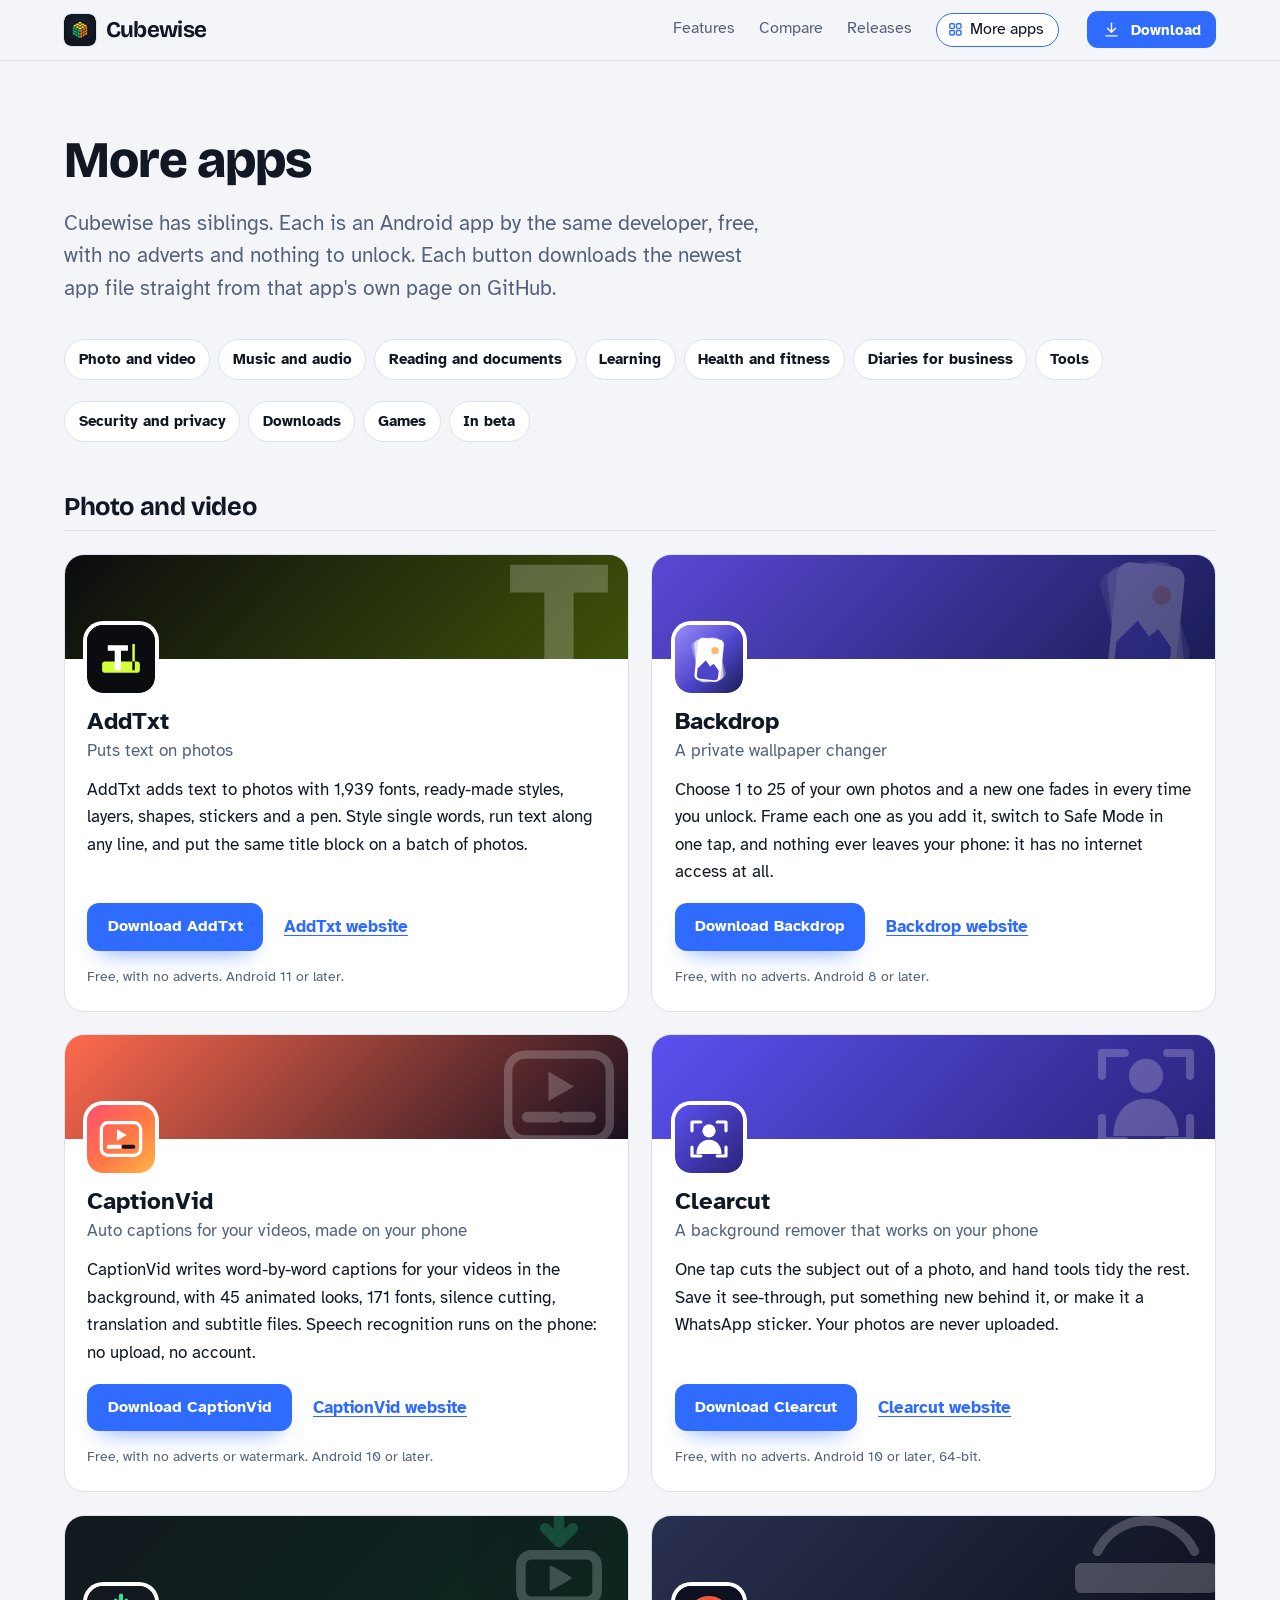
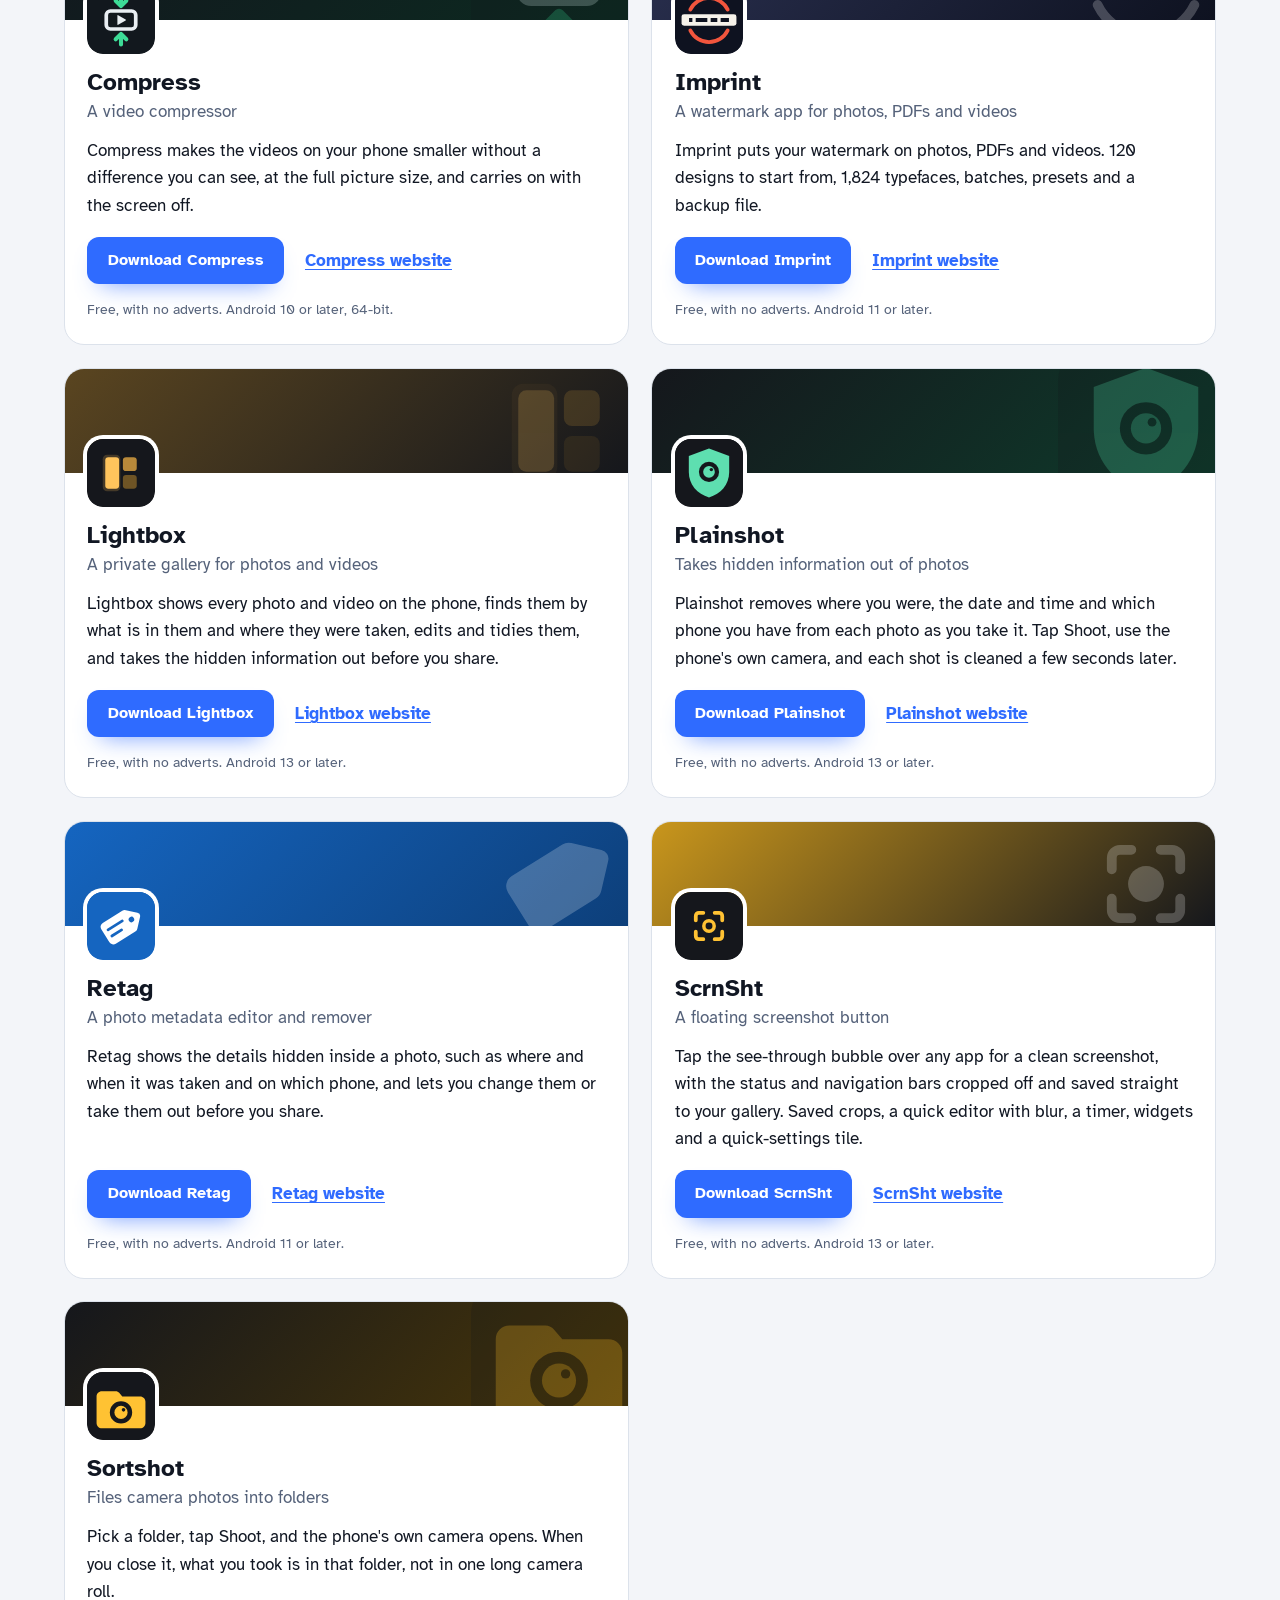
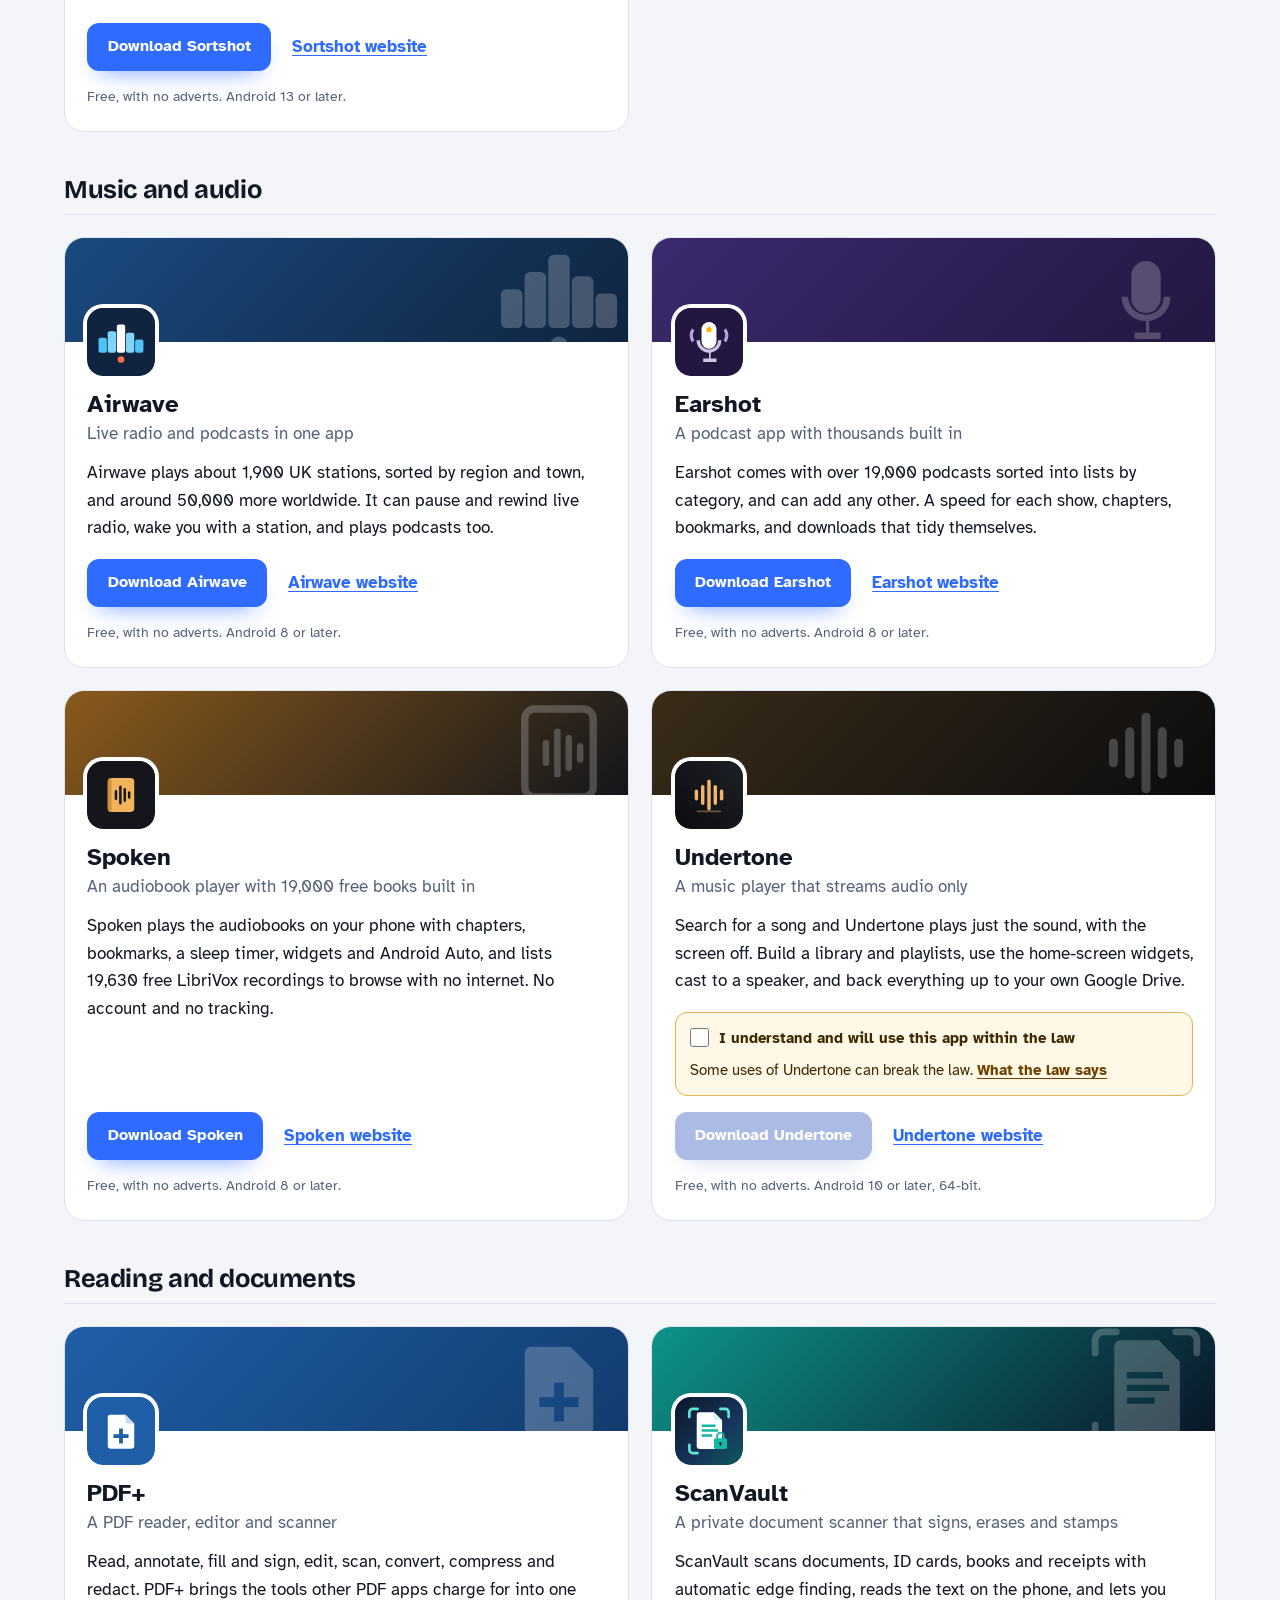
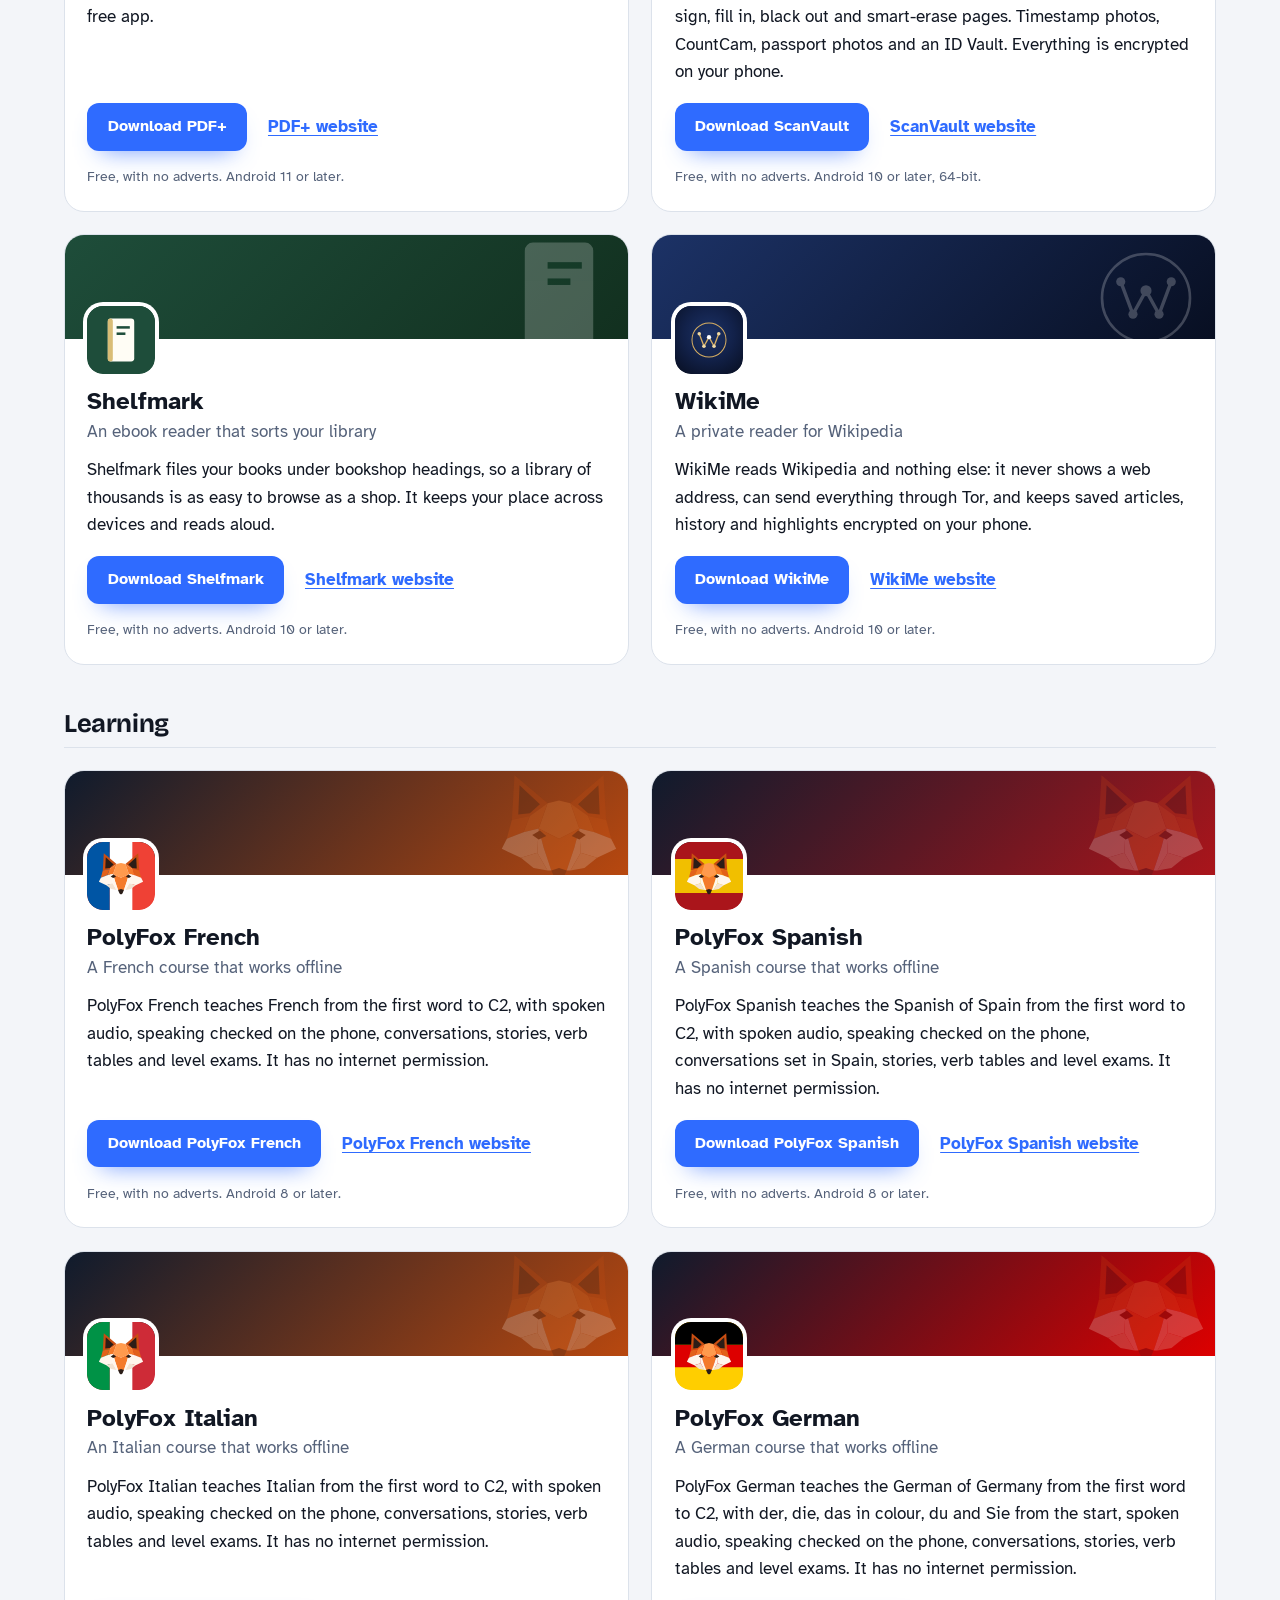
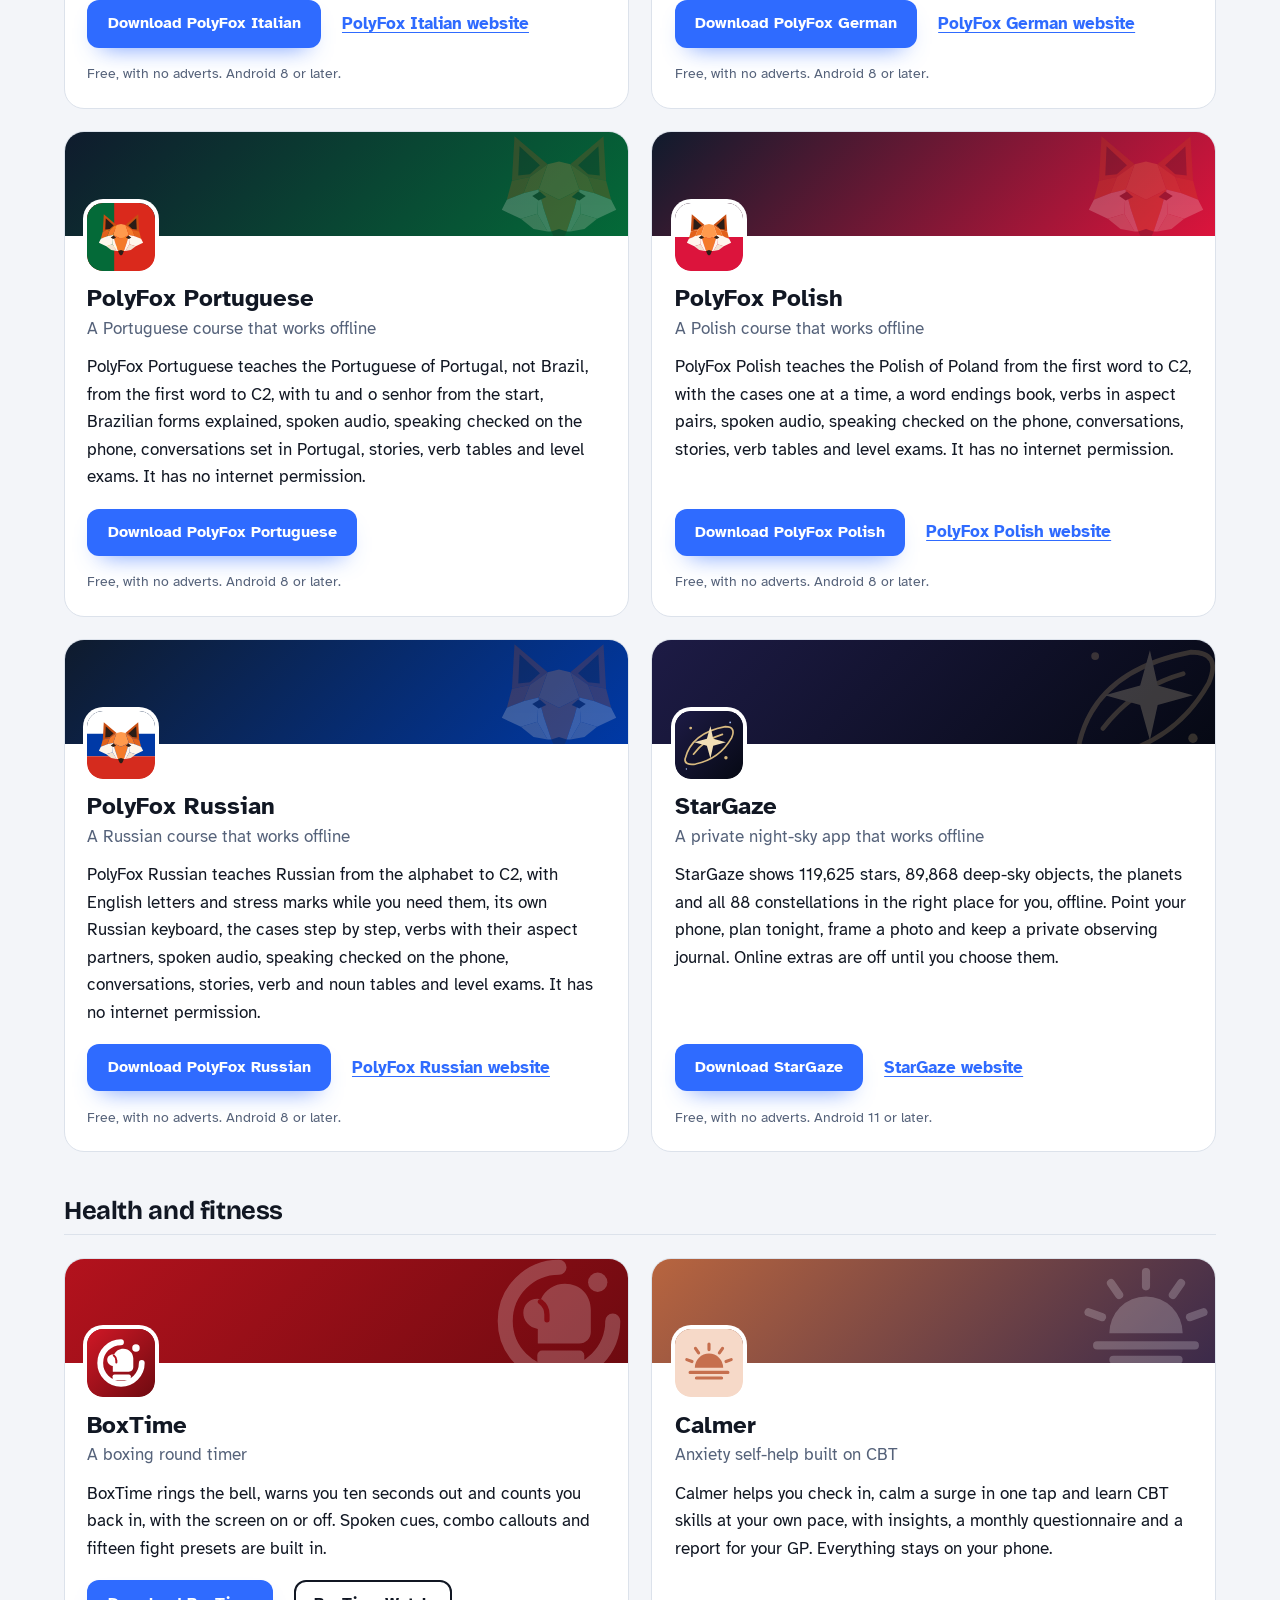
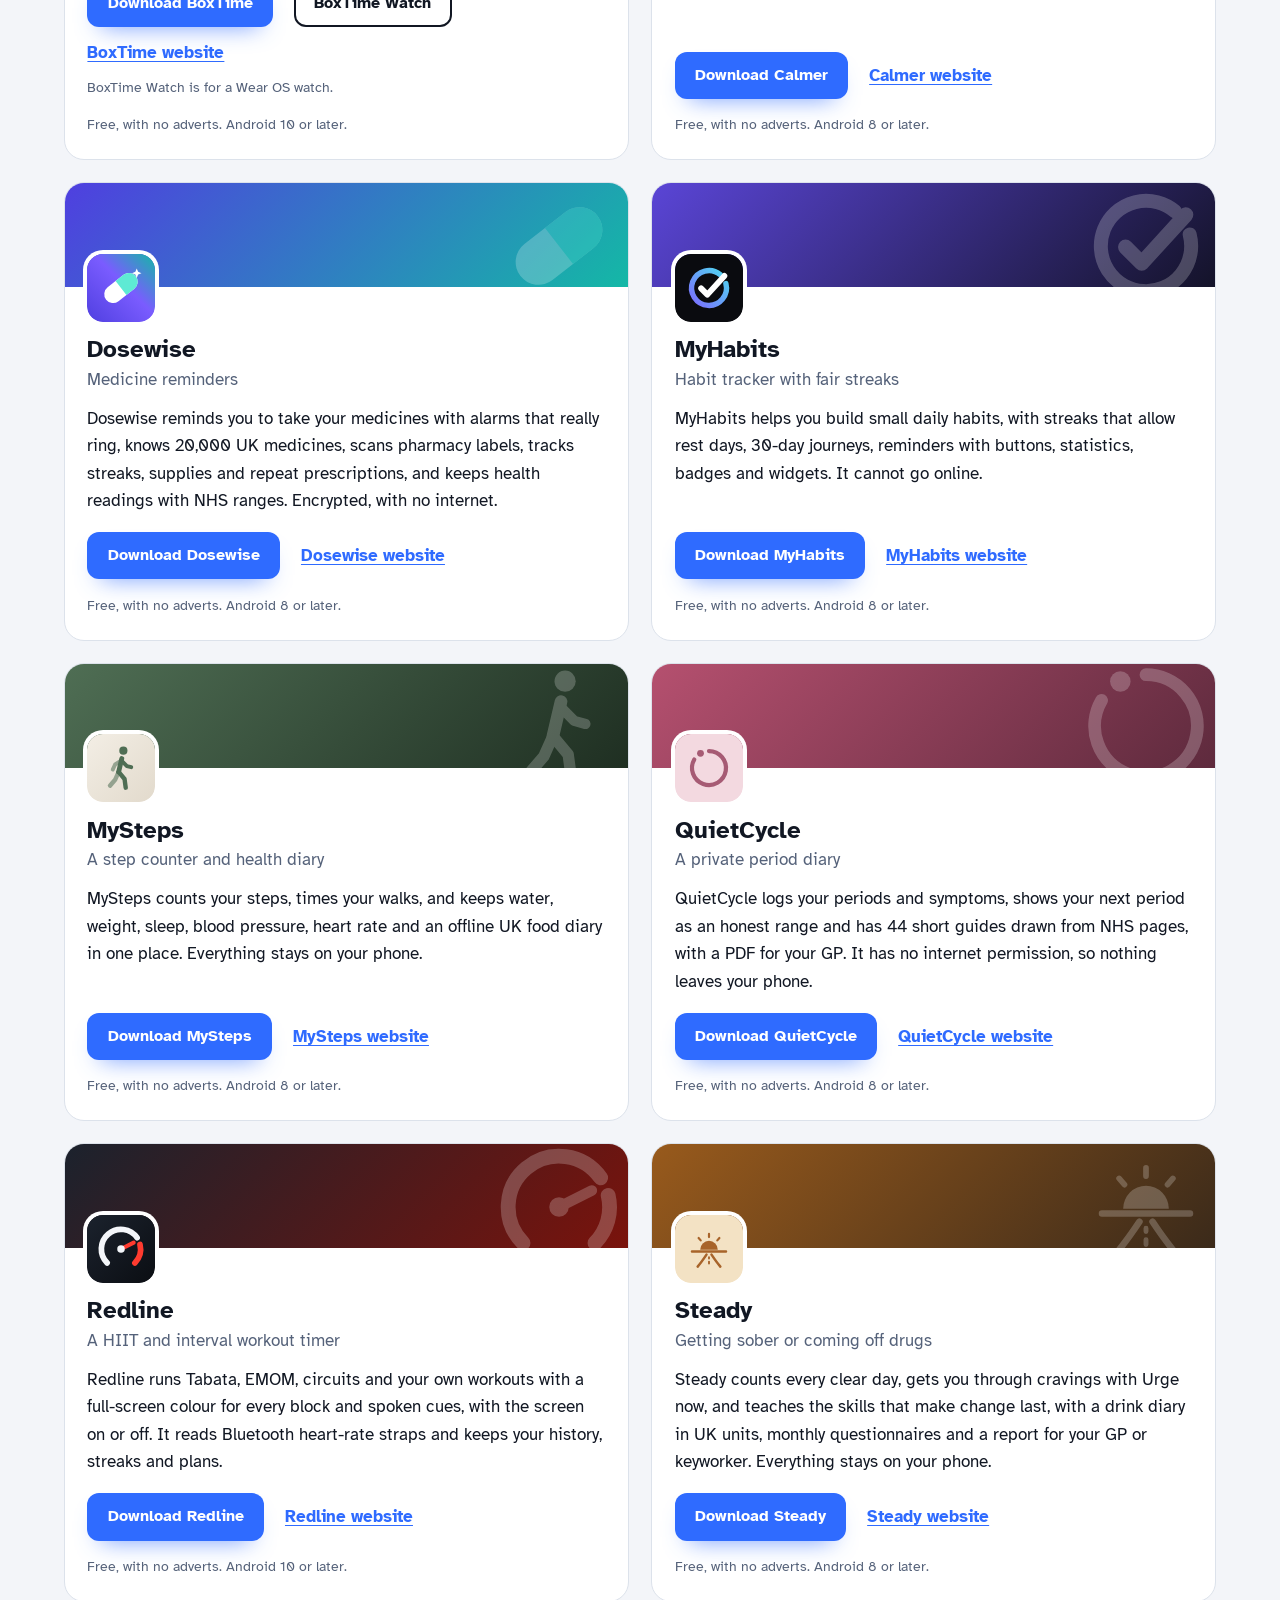
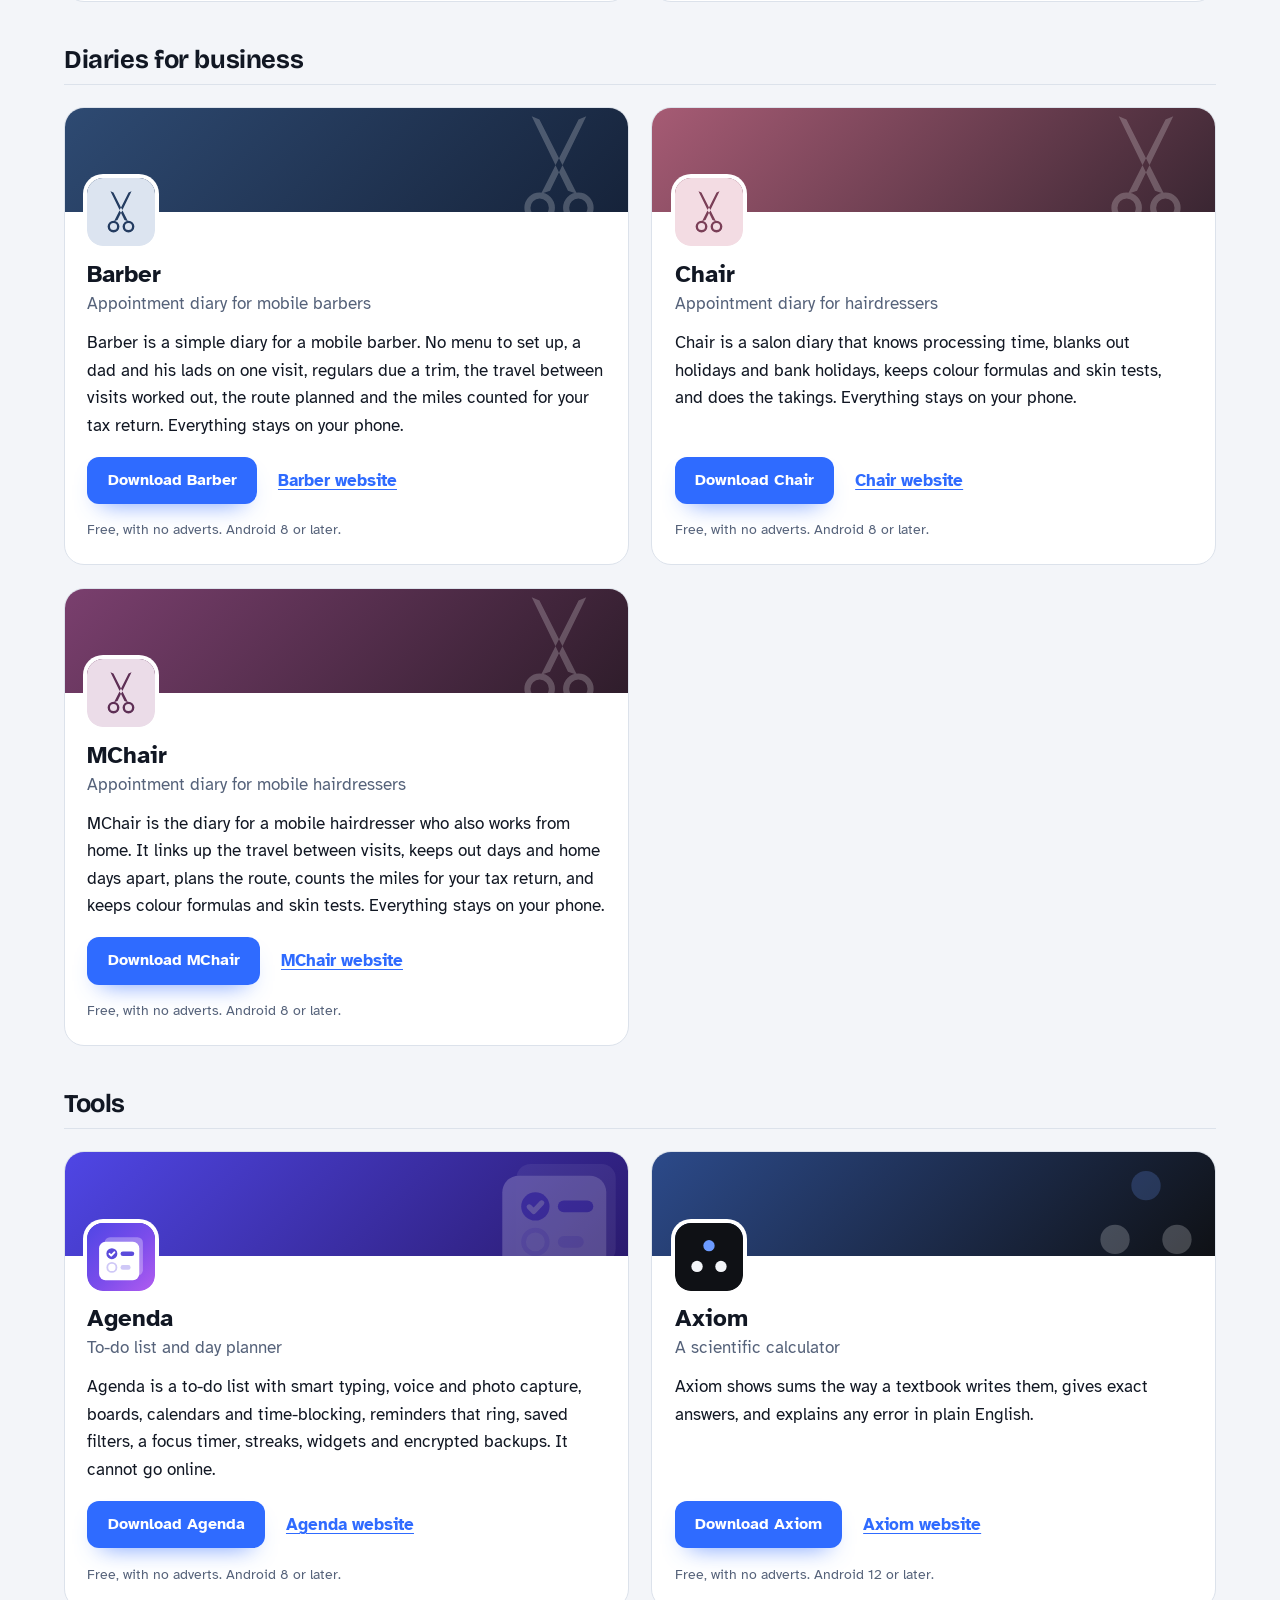
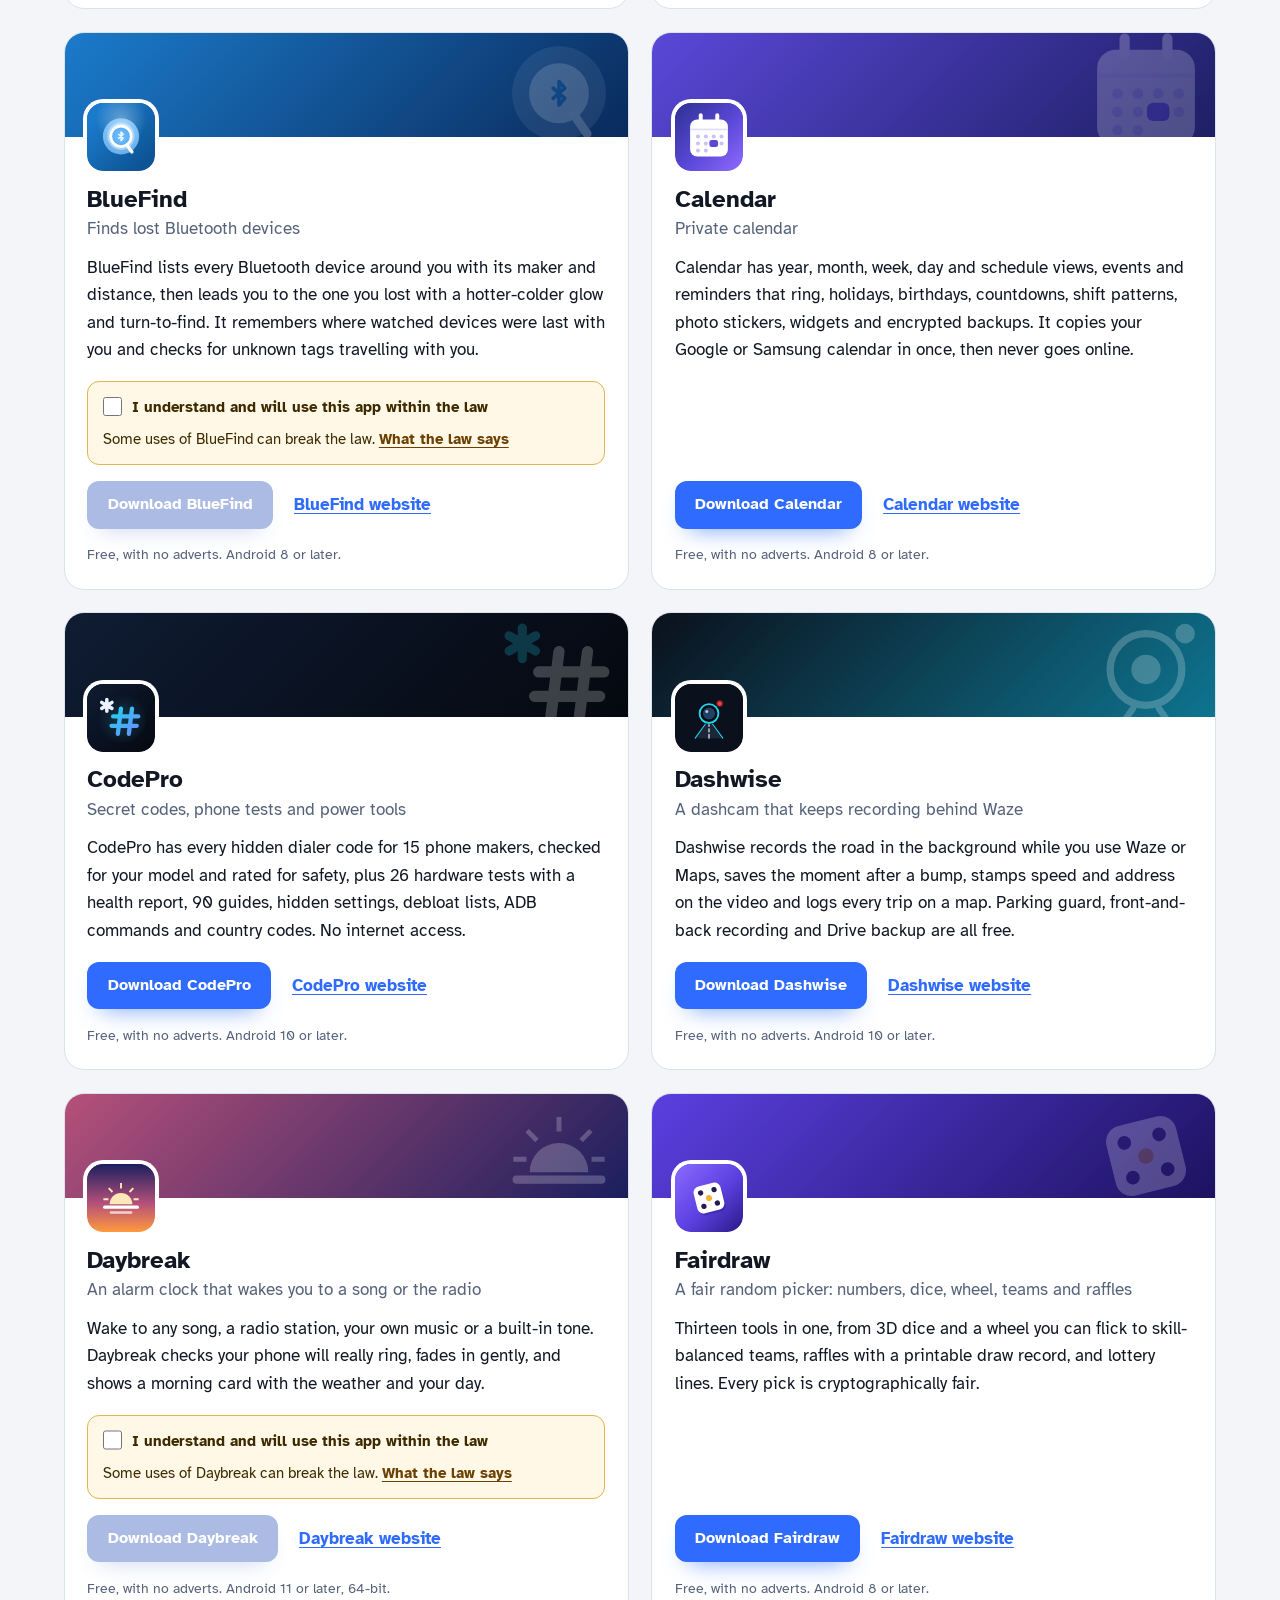
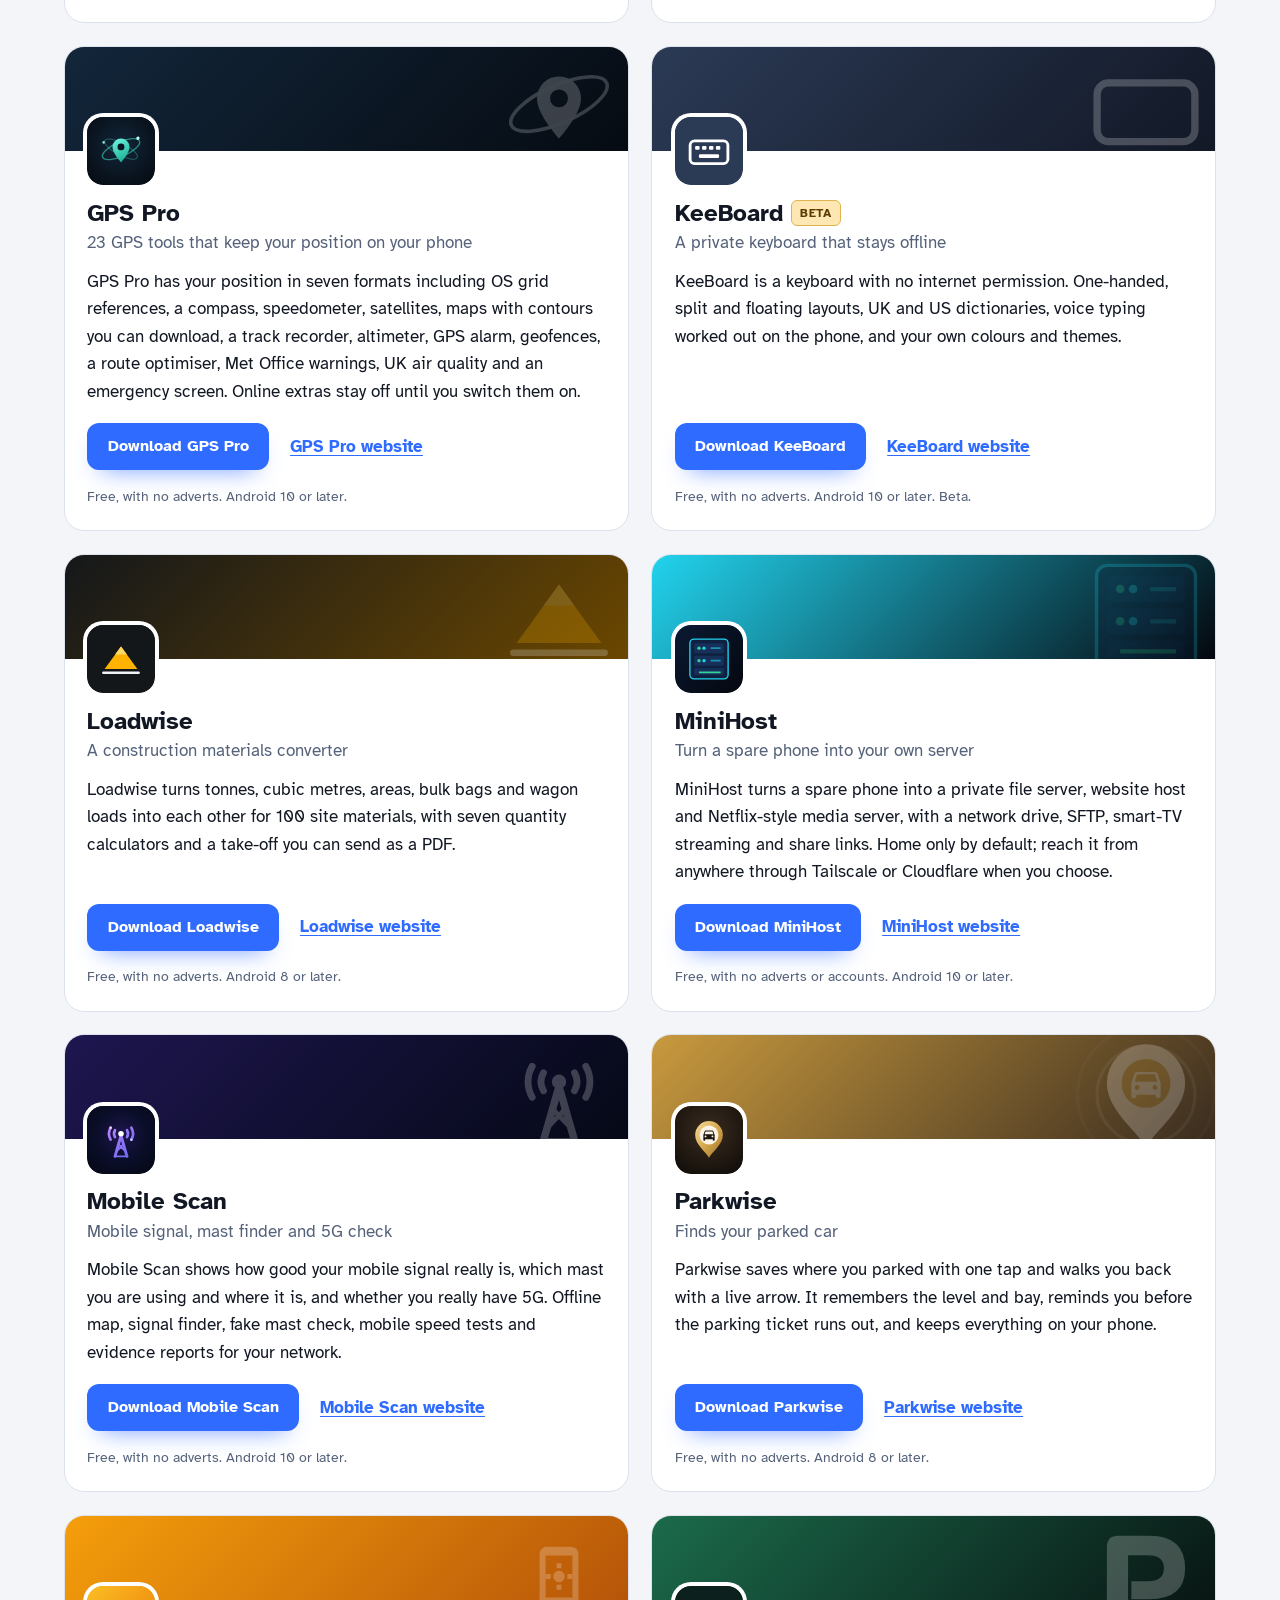
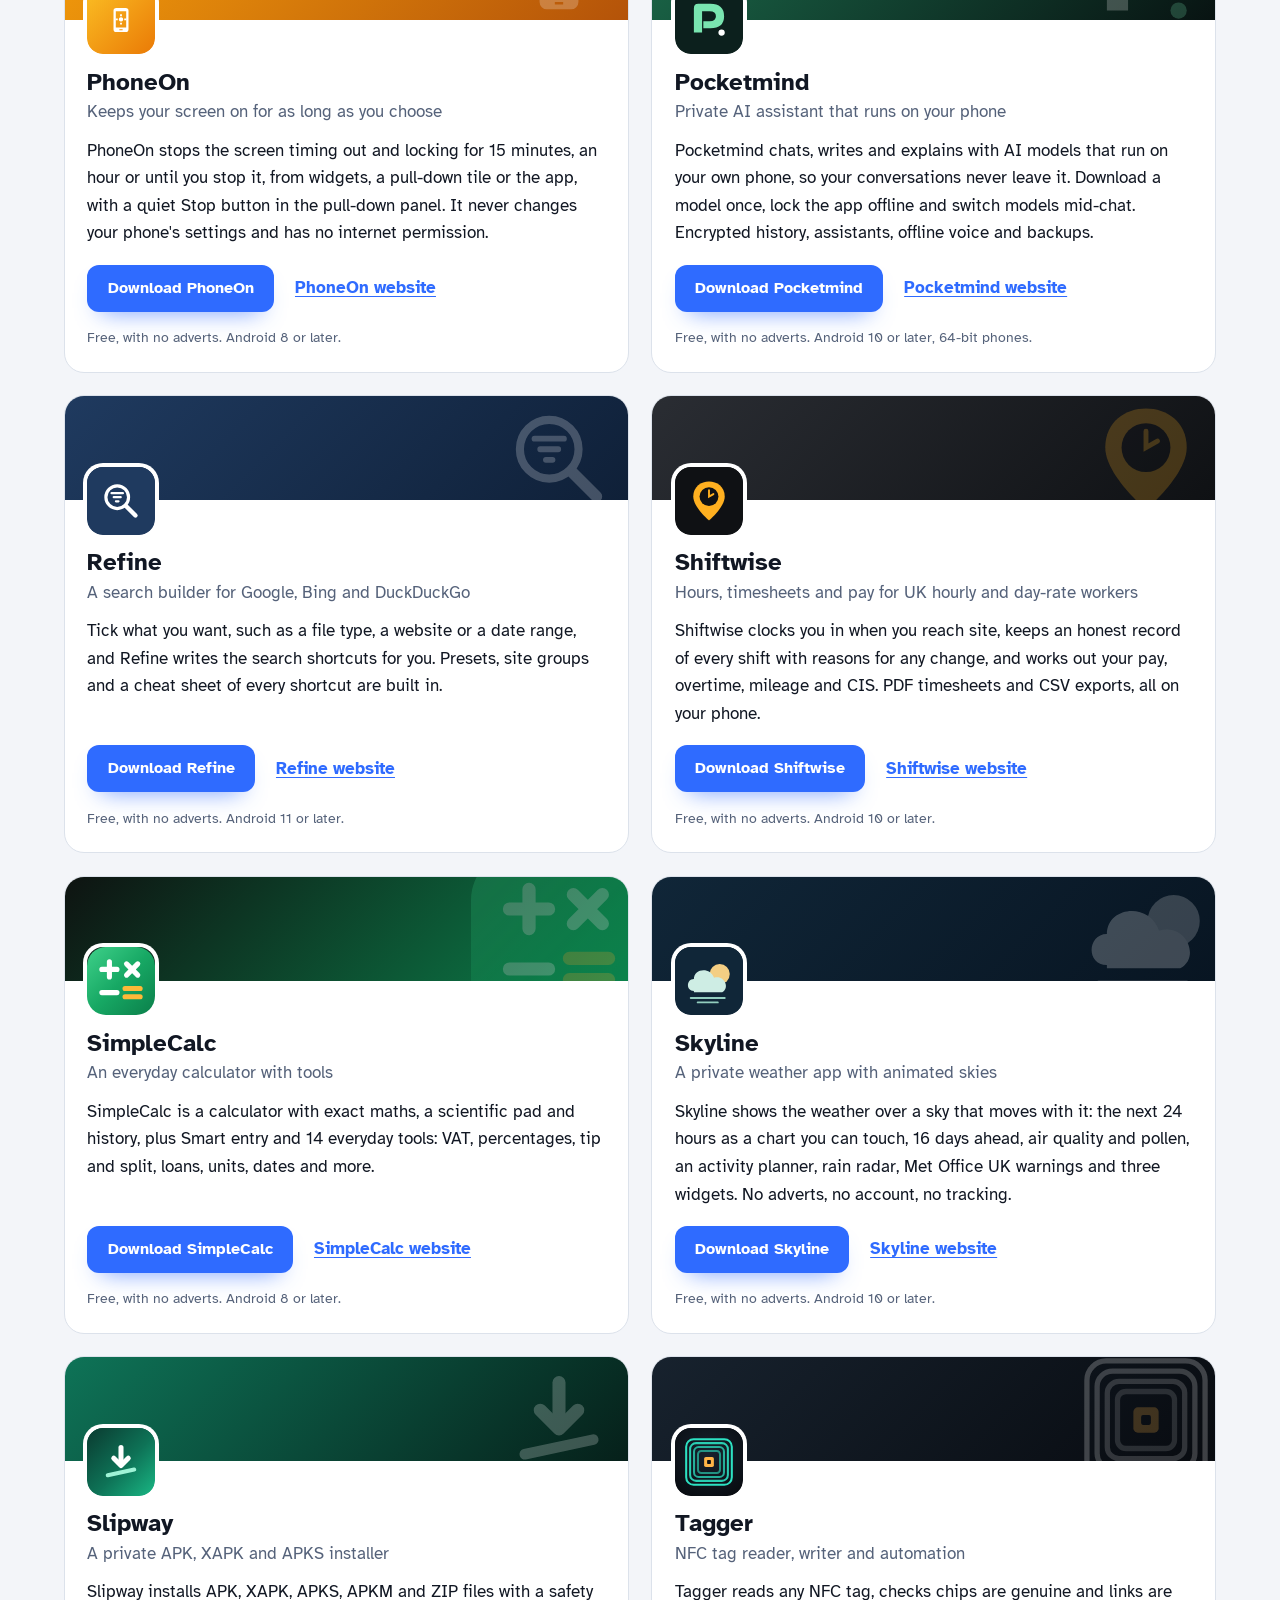
==== commit 4f15c043: "More apps: add Slipway" ====
--- a/more-apps.html
+++ b/more-apps.html
@@ -4,7 +4,7 @@
 <meta charset="utf-8">
 <meta name="viewport" content="width=device-width, initial-scale=1">
 <title>More apps from the maker of Cubewise</title>
-<meta name="description" content="All 92 free Android apps from the maker of Cubewise, in one list by category, each with its download and a link to its website.">
+<meta name="description" content="All 93 free Android apps from the maker of Cubewise, in one list by category, each with its download and a link to its website.">
 <meta name="author" content="Jonathan Jackson">
 <link rel="canonical" href="https://customgpter.github.io/cubewise/more-apps.html">
 <meta name="theme-color" content="#f3f6fc" media="(prefers-color-scheme: light)">
@@ -12,7 +12,7 @@
 <meta property="og:type" content="website">
 <meta property="og:site_name" content="Cubewise">
 <meta property="og:title" content="More apps from the maker of Cubewise">
-<meta property="og:description" content="All 92 free Android apps from the maker of Cubewise, in one list by category, each with its download and a link to its website.">
+<meta property="og:description" content="All 93 free Android apps from the maker of Cubewise, in one list by category, each with its download and a link to its website.">
 <meta property="og:url" content="https://customgpter.github.io/cubewise/more-apps.html">
 <meta property="og:image" content="https://customgpter.github.io/cubewise/assets/og.png">
 <meta property="og:image:width" content="1200">
@@ -101,7 +101,7 @@
 <li class="mapp" style="--b:#2a2d33;--b2:#0f1114"><div class="mapp-cover" aria-hidden="true"><svg viewBox="0 0 108 108"><path d="M54 85C54 85 29 64 29 47C29 15 79 15 79 47C79 64 54 85 54 85Z" fill="#FFB020"/><circle cx="54" cy="47" r="15" fill="#0F1114"/><path d="M54 37V47L61 43" stroke="#FFB020" stroke-width="3" stroke-linecap="round" fill="none"/></svg></div><div class="mapp-body"><svg class="mapp-icon" viewBox="0 0 108 108" aria-hidden="true"><rect width="108" height="108" rx="24" fill="#0F1114"/><path d="M54 85C54 85 29 64 29 47C29 15 79 15 79 47C79 64 54 85 54 85Z" fill="#FFB020"/><circle cx="54" cy="47" r="15" fill="#0F1114"/><path d="M54 37V47L61 43" stroke="#FFB020" stroke-width="3" stroke-linecap="round" fill="none"/></svg><h3>Shiftwise</h3><p class="mapp-kind">Hours, timesheets and pay for UK hourly and day-rate workers</p><p class="mapp-say">Shiftwise clocks you in when you reach site, keeps an honest record of every shift with reasons for any change, and works out your pay, overtime, mileage and CIS. PDF timesheets and CSV exports, all on your phone.</p><p class="mapp-go"><a class="button" href="https://github.com/CustomGPTer/shiftwise/releases/latest/download/Shiftwise.apk">Download Shiftwise</a><a class="mapp-site" href="https://customgpter.github.io/shiftwise/">Shiftwise website</a></p><p class="mapp-needs">Free, with no adverts. Android 10 or later.</p></div></li>
 <li class="mapp" style="--b:#0e1311;--b2:#0b7f4a"><div class="mapp-cover" aria-hidden="true"><svg viewBox="0 0 108 108"><rect width="108" height="108" rx="30" fill="url(#scgc)"/><defs><linearGradient id="scgc" x1="0" y1="0" x2="1" y2="1"><stop offset="0" stop-color="#3fd18a"/><stop offset=".5" stop-color="#17a864"/><stop offset="1" stop-color="#0b7f4a"/></linearGradient></defs><g stroke-width="8.1" stroke-linecap="round" fill="none"><path stroke="#fff" d="M23.6 35.6h24M35.6 23.6v24M62.8 26.8l17.8 17.8M62.8 44.6l17.8-17.8M23.6 72.4h24"/><path stroke="#ffb938" d="M60.4 65.9h24M60.4 78.9h24"/></g></svg></div><div class="mapp-body"><svg class="mapp-icon" viewBox="0 0 108 108" aria-hidden="true"><rect width="108" height="108" rx="30" fill="url(#i-simplecalc-scgi)"/><defs><linearGradient id="i-simplecalc-scgi" x1="0" y1="0" x2="1" y2="1"><stop offset="0" stop-color="#3fd18a"/><stop offset=".5" stop-color="#17a864"/><stop offset="1" stop-color="#0b7f4a"/></linearGradient></defs><g stroke-width="8.1" stroke-linecap="round" fill="none"><path stroke="#fff" d="M23.6 35.6h24M35.6 23.6v24M62.8 26.8l17.8 17.8M62.8 44.6l17.8-17.8M23.6 72.4h24"/><path stroke="#ffb938" d="M60.4 65.9h24M60.4 78.9h24"/></g></svg><h3>SimpleCalc</h3><p class="mapp-kind">An everyday calculator with tools</p><p class="mapp-say">SimpleCalc is a calculator with exact maths, a scientific pad and history, plus Smart entry and 14 everyday tools: VAT, percentages, tip and split, loans, units, dates and more.</p><p class="mapp-go"><a class="button" href="https://github.com/CustomGPTer/simplecalc/releases/latest/download/SimpleCalc.apk">Download SimpleCalc</a><a class="mapp-site" href="https://customgpter.github.io/simplecalc/">SimpleCalc website</a></p><p class="mapp-needs">Free, with no adverts. Android 8 or later.</p></div></li>
 <li class="mapp" style="--b:#102638;--b2:#081522"><div class="mapp-cover" aria-hidden="true"><svg viewBox="0 0 108 108"><circle cx="71" cy="43" r="16" fill="#fff" fill-opacity=".85"/><path fill="#fff" d="M30,70C17,70 18,51 30,51C30,34 56,31 62,49C78,44 88,65 75,72L30,72Z"/><path d="M25,81L79,81M36,88L68,88" fill="none" stroke="#fff" stroke-width="3" stroke-linecap="round"/></svg></div><div class="mapp-body"><svg class="mapp-icon" viewBox="0 0 108 108" aria-hidden="true"><rect width="108" height="108" rx="24" fill="#102638"/><circle cx="71" cy="43" r="16" fill="#F4CE83"/><path fill="#CEEDE4" d="M30,70C17,70 18,51 30,51C30,34 56,31 62,49C78,44 88,65 75,72L30,72Z"/><path d="M25,81L79,81M36,88L68,88" fill="none" stroke="#92CDBE" stroke-width="3" stroke-linecap="round"/></svg><h3>Skyline</h3><p class="mapp-kind">A private weather app with animated skies</p><p class="mapp-say">Skyline shows the weather over a sky that moves with it: the next 24 hours as a chart you can touch, 16 days ahead, air quality and pollen, an activity planner, rain radar, Met Office UK warnings and three widgets. No adverts, no account, no tracking.</p><p class="mapp-go"><a class="button" href="https://github.com/CustomGPTer/skyline/releases/latest/download/Skyline.apk">Download Skyline</a><a class="mapp-site" href="https://customgpter.github.io/skyline/">Skyline website</a></p><p class="mapp-needs">Free, with no adverts. Android 10 or later.</p></div></li>
-<li class="mapp is-gated" style="--b:#17222e;--b2:#080b10"><div class="mapp-cover" aria-hidden="true"><svg viewBox="0 0 108 108"><g transform="translate(54 54) scale(1.25) translate(-54 -54)"><rect x="25" y="25" width="58" height="58" rx="9.5" fill="none" stroke="#fff" stroke-opacity="1" stroke-width="2.6"/><rect x="30" y="30" width="48" height="48" rx="7.6" fill="none" stroke="#fff" stroke-opacity=".9" stroke-width="2.6"/><rect x="35" y="35" width="38" height="38" rx="5.8" fill="none" stroke="#fff" stroke-opacity=".75" stroke-width="2.6"/><rect x="40" y="40" width="28" height="28" rx="4.2" fill="none" stroke="#fff" stroke-opacity=".6" stroke-width="2.6"/><rect x="47.8" y="47.8" width="12.4" height="12.4" rx="2.2" fill="#FFB547"/><rect x="51.6" y="51.6" width="4.8" height="4.8" rx="0.9" fill="#0B0F14"/></g></svg></div><div class="mapp-body"><svg class="mapp-icon" viewBox="0 0 108 108" aria-hidden="true"><defs><radialGradient id="i-tagger-tgg" cx="54" cy="40" r="80" gradientUnits="userSpaceOnUse"><stop offset="0" stop-color="#17222E"/><stop offset="1" stop-color="#080B10"/></radialGradient></defs><rect width="108" height="108" rx="24" fill="url(#i-tagger-tgg)"/><g transform="translate(54 54) scale(1.25) translate(-54 -54)"><rect x="25" y="25" width="58" height="58" rx="9.5" fill="none" stroke="#2DE1C2" stroke-opacity="1" stroke-width="2.6"/><rect x="30" y="30" width="48" height="48" rx="7.6" fill="none" stroke="#2DE1C2" stroke-opacity=".9" stroke-width="2.6"/><rect x="35" y="35" width="38" height="38" rx="5.8" fill="none" stroke="#2DE1C2" stroke-opacity=".75" stroke-width="2.6"/><rect x="40" y="40" width="28" height="28" rx="4.2" fill="none" stroke="#2DE1C2" stroke-opacity=".6" stroke-width="2.6"/><rect x="47.8" y="47.8" width="12.4" height="12.4" rx="2.2" fill="#FFB547"/><rect x="51.6" y="51.6" width="4.8" height="4.8" rx="0.9" fill="#0B0F14"/></g></svg><h3>Tagger</h3><p class="mapp-kind">NFC tag reader, writer and automation</p><p class="mapp-say">Tagger reads any NFC tag, checks chips are genuine and links are safe, writes 16 kinds of record, protects tags with passwords or encryption, and makes tags that run tasks on your phone. Every pro tool free, everything encrypted.</p><div class="mapp-law" data-gate><label><input type="checkbox"> I understand and will use this app within the law</label><p>Some uses of Tagger can break the law. <a href="https://customgpter.github.io/tagger/terms.html#law">What the law says</a></p><noscript><p>Turn on JavaScript to download, or use the <a href="https://customgpter.github.io/tagger/">Tagger website</a>.</p></noscript></div><p class="mapp-go"><a class="button" data-href="https://github.com/CustomGPTer/tagger/releases/latest/download/Tagger.apk" aria-disabled="true" role="link" tabindex="-1">Download Tagger</a><a class="mapp-site" href="https://customgpter.github.io/tagger/">Tagger website</a></p><p class="mapp-needs">Free, with no adverts. Android 10 or later, with NFC.</p></div></li>
+<li class="mapp is-gated" style="--b:#0e7357;--b2:#06201a"><div class="mapp-cover" aria-hidden="true"><svg viewBox="0 0 108 108"><path d="M33 75L75 66" stroke="#fff" stroke-width="6.5" stroke-linecap="round" fill="none"/><path d="M54 31L54 58" stroke="#fff" stroke-width="8" stroke-linecap="round" fill="none"/><path d="M42.5 48L54 59.5L65.5 48" stroke="#fff" stroke-width="8" stroke-linecap="round" stroke-linejoin="round" fill="none"/></svg></div><div class="mapp-body"><svg class="mapp-icon" viewBox="0 0 108 108" aria-hidden="true"><defs><linearGradient id="i-slipway-swbg" x1="0" y1="0" x2="1" y2="1"><stop offset="0" stop-color="#0a3a30"/><stop offset=".55" stop-color="#0e7357"/><stop offset="1" stop-color="#19b784"/></linearGradient></defs><rect width="108" height="108" rx="24" fill="url(#i-slipway-swbg)"/><path d="M33 75L75 66" stroke="#9ff3d6" stroke-width="6.5" stroke-linecap="round" fill="none"/><path d="M54 31L54 58" stroke="#fff" stroke-width="8" stroke-linecap="round" fill="none"/><path d="M42.5 48L54 59.5L65.5 48" stroke="#fff" stroke-width="8" stroke-linecap="round" stroke-linejoin="round" fill="none"/></svg><h3>Slipway</h3><p class="mapp-kind">A private APK, XAPK and APKS installer</p><p class="mapp-say">Slipway installs APK, XAPK, APKS, APKM and ZIP files with a safety report first: a red, amber or green verdict, permissions in plain English, signature and tracker checks. Revision-aware library, install queue and history. It has no internet access.</p><div class="mapp-law" data-gate><label><input type="checkbox"> I understand and will use this app within the law</label><p>Installing copies of apps you have no right to use can break copyright law. <a href="https://customgpter.github.io/slipway/terms.html#law">What the law says</a></p><noscript><p>Turn on JavaScript to download, or use the <a href="https://customgpter.github.io/slipway/">Slipway website</a>.</p></noscript></div><p class="mapp-go"><a class="button" data-href="https://github.com/CustomGPTer/slipway/releases/latest/download/Slipway.apk" aria-disabled="true" role="link" tabindex="-1">Download Slipway</a><a class="mapp-site" href="https://customgpter.github.io/slipway/">Slipway website</a></p><p class="mapp-needs">Free, with no adverts. Android 10 or later.</p></div></li><li class="mapp is-gated" style="--b:#17222e;--b2:#080b10"><div class="mapp-cover" aria-hidden="true"><svg viewBox="0 0 108 108"><g transform="translate(54 54) scale(1.25) translate(-54 -54)"><rect x="25" y="25" width="58" height="58" rx="9.5" fill="none" stroke="#fff" stroke-opacity="1" stroke-width="2.6"/><rect x="30" y="30" width="48" height="48" rx="7.6" fill="none" stroke="#fff" stroke-opacity=".9" stroke-width="2.6"/><rect x="35" y="35" width="38" height="38" rx="5.8" fill="none" stroke="#fff" stroke-opacity=".75" stroke-width="2.6"/><rect x="40" y="40" width="28" height="28" rx="4.2" fill="none" stroke="#fff" stroke-opacity=".6" stroke-width="2.6"/><rect x="47.8" y="47.8" width="12.4" height="12.4" rx="2.2" fill="#FFB547"/><rect x="51.6" y="51.6" width="4.8" height="4.8" rx="0.9" fill="#0B0F14"/></g></svg></div><div class="mapp-body"><svg class="mapp-icon" viewBox="0 0 108 108" aria-hidden="true"><defs><radialGradient id="i-tagger-tgg" cx="54" cy="40" r="80" gradientUnits="userSpaceOnUse"><stop offset="0" stop-color="#17222E"/><stop offset="1" stop-color="#080B10"/></radialGradient></defs><rect width="108" height="108" rx="24" fill="url(#i-tagger-tgg)"/><g transform="translate(54 54) scale(1.25) translate(-54 -54)"><rect x="25" y="25" width="58" height="58" rx="9.5" fill="none" stroke="#2DE1C2" stroke-opacity="1" stroke-width="2.6"/><rect x="30" y="30" width="48" height="48" rx="7.6" fill="none" stroke="#2DE1C2" stroke-opacity=".9" stroke-width="2.6"/><rect x="35" y="35" width="38" height="38" rx="5.8" fill="none" stroke="#2DE1C2" stroke-opacity=".75" stroke-width="2.6"/><rect x="40" y="40" width="28" height="28" rx="4.2" fill="none" stroke="#2DE1C2" stroke-opacity=".6" stroke-width="2.6"/><rect x="47.8" y="47.8" width="12.4" height="12.4" rx="2.2" fill="#FFB547"/><rect x="51.6" y="51.6" width="4.8" height="4.8" rx="0.9" fill="#0B0F14"/></g></svg><h3>Tagger</h3><p class="mapp-kind">NFC tag reader, writer and automation</p><p class="mapp-say">Tagger reads any NFC tag, checks chips are genuine and links are safe, writes 16 kinds of record, protects tags with passwords or encryption, and makes tags that run tasks on your phone. Every pro tool free, everything encrypted.</p><div class="mapp-law" data-gate><label><input type="checkbox"> I understand and will use this app within the law</label><p>Some uses of Tagger can break the law. <a href="https://customgpter.github.io/tagger/terms.html#law">What the law says</a></p><noscript><p>Turn on JavaScript to download, or use the <a href="https://customgpter.github.io/tagger/">Tagger website</a>.</p></noscript></div><p class="mapp-go"><a class="button" data-href="https://github.com/CustomGPTer/tagger/releases/latest/download/Tagger.apk" aria-disabled="true" role="link" tabindex="-1">Download Tagger</a><a class="mapp-site" href="https://customgpter.github.io/tagger/">Tagger website</a></p><p class="mapp-needs">Free, with no adverts. Android 10 or later, with NFC.</p></div></li>
 <li class="mapp" style="--b:#0b0f14;--b2:#0d3340"><div class="mapp-cover" aria-hidden="true"><svg viewBox="0 0 64 64"><rect width="64" height="64" rx="14" fill="#0b0f14"/><circle cx="32" cy="32" r="19" fill="none" stroke="#35d0f2" stroke-width="6" stroke-linecap="round" stroke-dasharray="92 28" transform="rotate(-210 32 32)"/><path d="M32 22l3 7 7 3-7 3-3 7-3-7-7-3 7-3z" fill="#e9eef3"/></svg></div><div class="mapp-body"><svg class="mapp-icon" viewBox="0 0 64 64" aria-hidden="true"><rect width="64" height="64" rx="14" fill="#0b0f14"/><circle cx="32" cy="32" r="19" fill="none" stroke="#35d0f2" stroke-width="6" stroke-linecap="round" stroke-dasharray="92 28" transform="rotate(-210 32 32)"/><path d="M32 22l3 7 7 3-7 3-3 7-3-7-7-3 7-3z" fill="#e9eef3"/></svg><h3>TotalClean</h3><p class="mapp-kind">A phone cleaner with a safety bin</p><p class="mapp-say">TotalClean clears junk, finds the big and duplicate files, and puts anything personal in a 30-day bin first, so a clean-up can be undone.</p><p class="mapp-go"><a class="button" href="https://github.com/CustomGPTer/totalclean/releases/latest/download/TotalClean.apk">Download TotalClean</a><a class="mapp-site" href="https://customgpter.github.io/totalclean/">TotalClean website</a></p><p class="mapp-needs">Free, with no adverts. Android 11 or later.</p></div></li>
 <li class="mapp" style="--b:#6d55d9;--b2:#18162b"><div class="mapp-cover" aria-hidden="true"><svg viewBox="0 0 108 108"><path d="M36 25.5Q54 9 72 25.5M43 34Q54 24.5 65 34" fill="none" stroke="#fff" stroke-width="4" stroke-linecap="round"/><rect x="36" y="42" width="36" height="51" rx="6" fill="#fff"/><path fill="#6d55d9" d="M51 52h6v7h7v6h-7v7h-6v-7h-7v-6h7zM46 80h5v5h-5zM57 80h5v5h-5z"/></svg></div><div class="mapp-body"><svg class="mapp-icon" viewBox="0 0 108 108" aria-hidden="true"><rect width="108" height="108" rx="24" fill="#18162b"/><path d="M36 25.5Q54 9 72 25.5M43 34Q54 24.5 65 34" fill="none" stroke="#bca6ff" stroke-width="4" stroke-linecap="round"/><rect x="36" y="42" width="36" height="51" rx="6" fill="#a78bfa"/><path fill="#221a36" d="M51 52h6v7h7v6h-7v7h-6v-7h-7v-6h7zM46 80h5v5h-5zM57 80h5v5h-5z"/></svg><h3>TVLink</h3><p class="mapp-kind">A private TV remote for your home Wi-Fi</p><p class="mapp-say">TVLink works Samsung, LG, Sony, Philips, Panasonic, Android TV and Google TV sets over your home Wi-Fi, or by infrared on phones with an IR blaster. Eight remote skins, favourites, streaming buttons, activities, widgets and an app lock. Nothing leaves your home network.</p><p class="mapp-go"><a class="button" href="https://github.com/CustomGPTer/tvlink/releases/latest/download/TVLink.apk">Download TVLink</a><a class="mapp-site" href="https://customgpter.github.io/tvlink/">TVLink website</a></p><p class="mapp-needs">Free, with no adverts. Android 10 or later.</p></div></li>
 <li class="mapp is-gated" style="--b:#0f1e3d;--b2:#050914"><div class="mapp-cover" aria-hidden="true"><svg viewBox="0 0 108 108"><path d="M38 49L54 40L46 34L30 43Z" fill="#fff"/><path d="M54 40L70 49L78 43L62 34Z" fill="#fff"/><path d="M38 49L54 40L70 49L54 58Z" fill="none" stroke="#fff" stroke-width="1.5"/><path d="M38 49L54 58L54 78L38 69Z" fill="#fff"/><path d="M54 58L70 49L70 69L54 78Z" fill="#fff"/><path d="M51.5 52L51.5 33L46 33L54 24L62 33L56.5 33L56.5 52Z" fill="#fff"/></svg></div><div class="mapp-body"><svg class="mapp-icon" viewBox="0 0 108 108" aria-hidden="true"><defs><linearGradient id="i-unbox-ubbg" x1="0" y1="0" x2="1" y2="1"><stop offset="0" stop-color="#0f1e3d"/><stop offset="1" stop-color="#050914"/></linearGradient><radialGradient id="i-unbox-ubgl" cx="50%" cy="50%" r="50%"><stop offset="0" stop-color="#21e6c1" stop-opacity=".22"/><stop offset="1" stop-color="#21e6c1" stop-opacity="0"/></radialGradient></defs><rect width="108" height="108" rx="24" fill="url(#i-unbox-ubbg)"/><circle cx="54" cy="54" r="38" fill="url(#i-unbox-ubgl)"/><path d="M38 49L54 40L46 34L30 43Z" fill="#7cf5e1"/><path d="M54 40L70 49L78 43L62 34Z" fill="#b4fff2"/><path d="M38 49L54 40L70 49L54 58Z" fill="#0a1630"/><path d="M38 49L54 58L54 78L38 69Z" fill="#12b5a0"/><path d="M54 58L70 49L70 69L54 78Z" fill="#21e6c1"/><path d="M51.5 52L51.5 33L46 33L54 24L62 33L56.5 33L56.5 52Z" fill="#fff"/></svg><h3>Unbox</h3><p class="mapp-kind">A private APK extractor and backup manager</p><p class="mapp-say">Unbox saves the apps on your phone as files you can keep, share and reinstall. Split apps are saved complete as .apks bundles, every file is checked after saving, and a watch list keeps each new version. It has no internet access.</p><div class="mapp-law" data-gate><label><input type="checkbox"> I understand and will use this app within the law</label><p>Sharing copies of apps you have no right to share can break copyright law. <a href="https://customgpter.github.io/unbox/terms.html#law">What the law says</a></p><noscript><p>Turn on JavaScript to download, or use the <a href="https://customgpter.github.io/unbox/">Unbox website</a>.</p></noscript></div><p class="mapp-go"><a class="button" data-href="https://github.com/CustomGPTer/unbox/releases/latest/download/Unbox.apk" aria-disabled="true" role="link" tabindex="-1">Download Unbox</a><a class="mapp-site" href="https://customgpter.github.io/unbox/">Unbox website</a></p><p class="mapp-needs">Free, with no adverts. Android 10 or later.</p></div></li><li class="mapp is-gated" style="--b:#0f6e66;--b2:#091423"><div class="mapp-cover" aria-hidden="true"><svg viewBox="0 0 108 108"><path fill="#fff" d="M29 15h50a19 19 0 0 1 19 19v35a19 19 0 0 1-19 19H49l-25 15V88a19 19 0 0 1-14-19V34a19 19 0 0 1 19-19Z"/><rect x="29" y="36" width="49" height="6" rx="3" fill="#0f6e66"/><rect x="29" y="52" width="33" height="6" rx="3" fill="#0f6e66"/><path fill="none" stroke="#0f6e66" stroke-width="6" stroke-linecap="round" stroke-linejoin="round" d="m67 70 8 8 15-19"/></svg></div><div class="mapp-body"><svg class="mapp-icon" viewBox="0 0 108 108" aria-hidden="true"><rect width="108" height="108" rx="24" fill="#0A1424"/><path fill="#57E1CD" d="M29 15h50a19 19 0 0 1 19 19v35a19 19 0 0 1-19 19H49l-25 15V88a19 19 0 0 1-14-19V34a19 19 0 0 1 19-19Z"/><rect x="29" y="36" width="49" height="6" rx="3" fill="#0A1424"/><rect x="29" y="52" width="33" height="6" rx="3" fill="#0A1424"/><path fill="none" stroke="#FFF" stroke-width="6" stroke-linecap="round" stroke-linejoin="round" d="m67 70 8 8 15-19"/></svg><h3>WhatsKeep</h3><p class="mapp-kind">Private notification archive</p><p class="mapp-say">WhatsKeep saves the notifications from the apps you choose, including WhatsApp, so messages are still there after they are deleted or cleared. Search, favourites, saved pictures and automatic deletion, all encrypted on your phone, with no internet access.</p><div class="mapp-law" data-gate><label><input type="checkbox"> I understand and will use this app within the law</label><p>Saving other people's messages from a phone that is not yours is covered by the law. <a href="https://customgpter.github.io/whatskeep/terms.html#law">What the law says</a></p><noscript><p>Turn on JavaScript to download, or use the <a href="https://customgpter.github.io/whatskeep/">WhatsKeep website</a>.</p></noscript></div><p class="mapp-go"><a class="button" data-href="https://github.com/CustomGPTer/whatskeep/releases/latest/download/WhatsKeep.apk" aria-disabled="true" role="link" tabindex="-1">Download WhatsKeep</a><a class="mapp-site" href="https://customgpter.github.io/whatskeep/">WhatsKeep website</a></p><p class="mapp-needs">Free, with no adverts. Android 10 or later.</p></div></li>
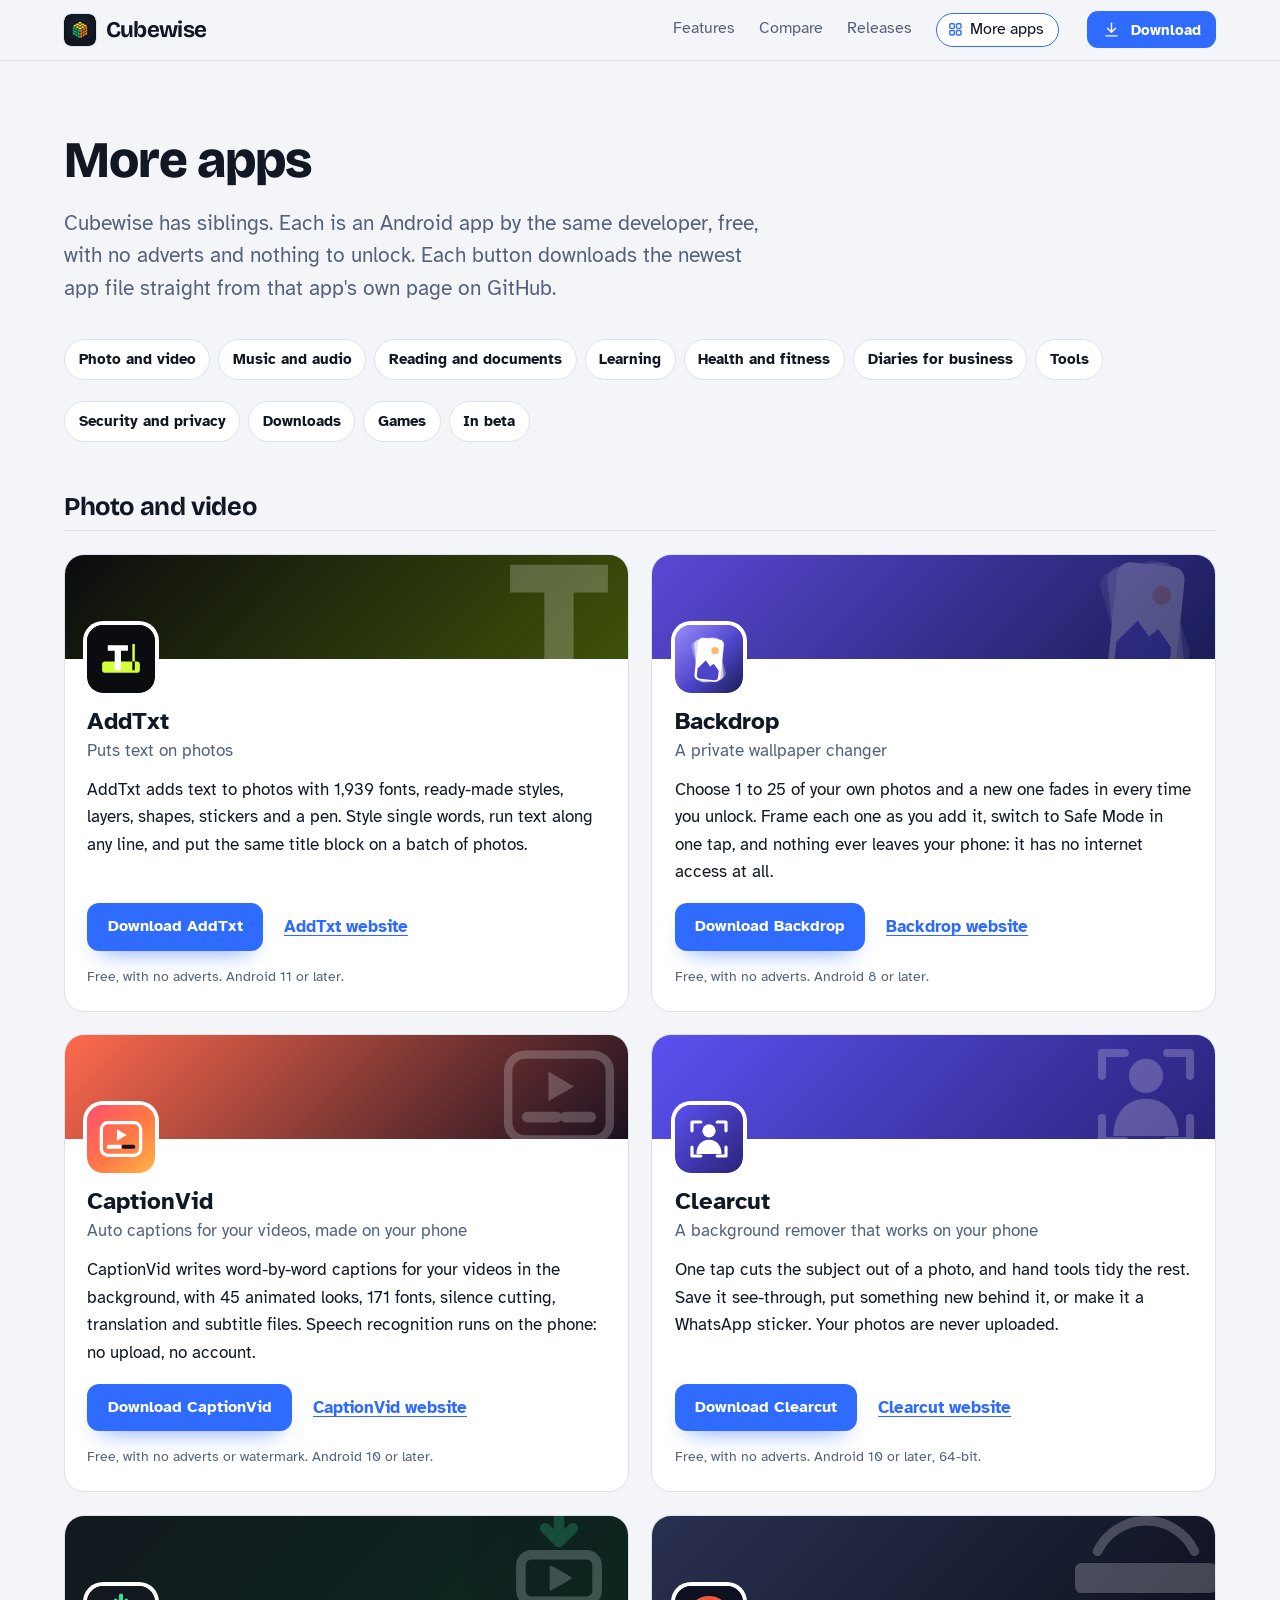
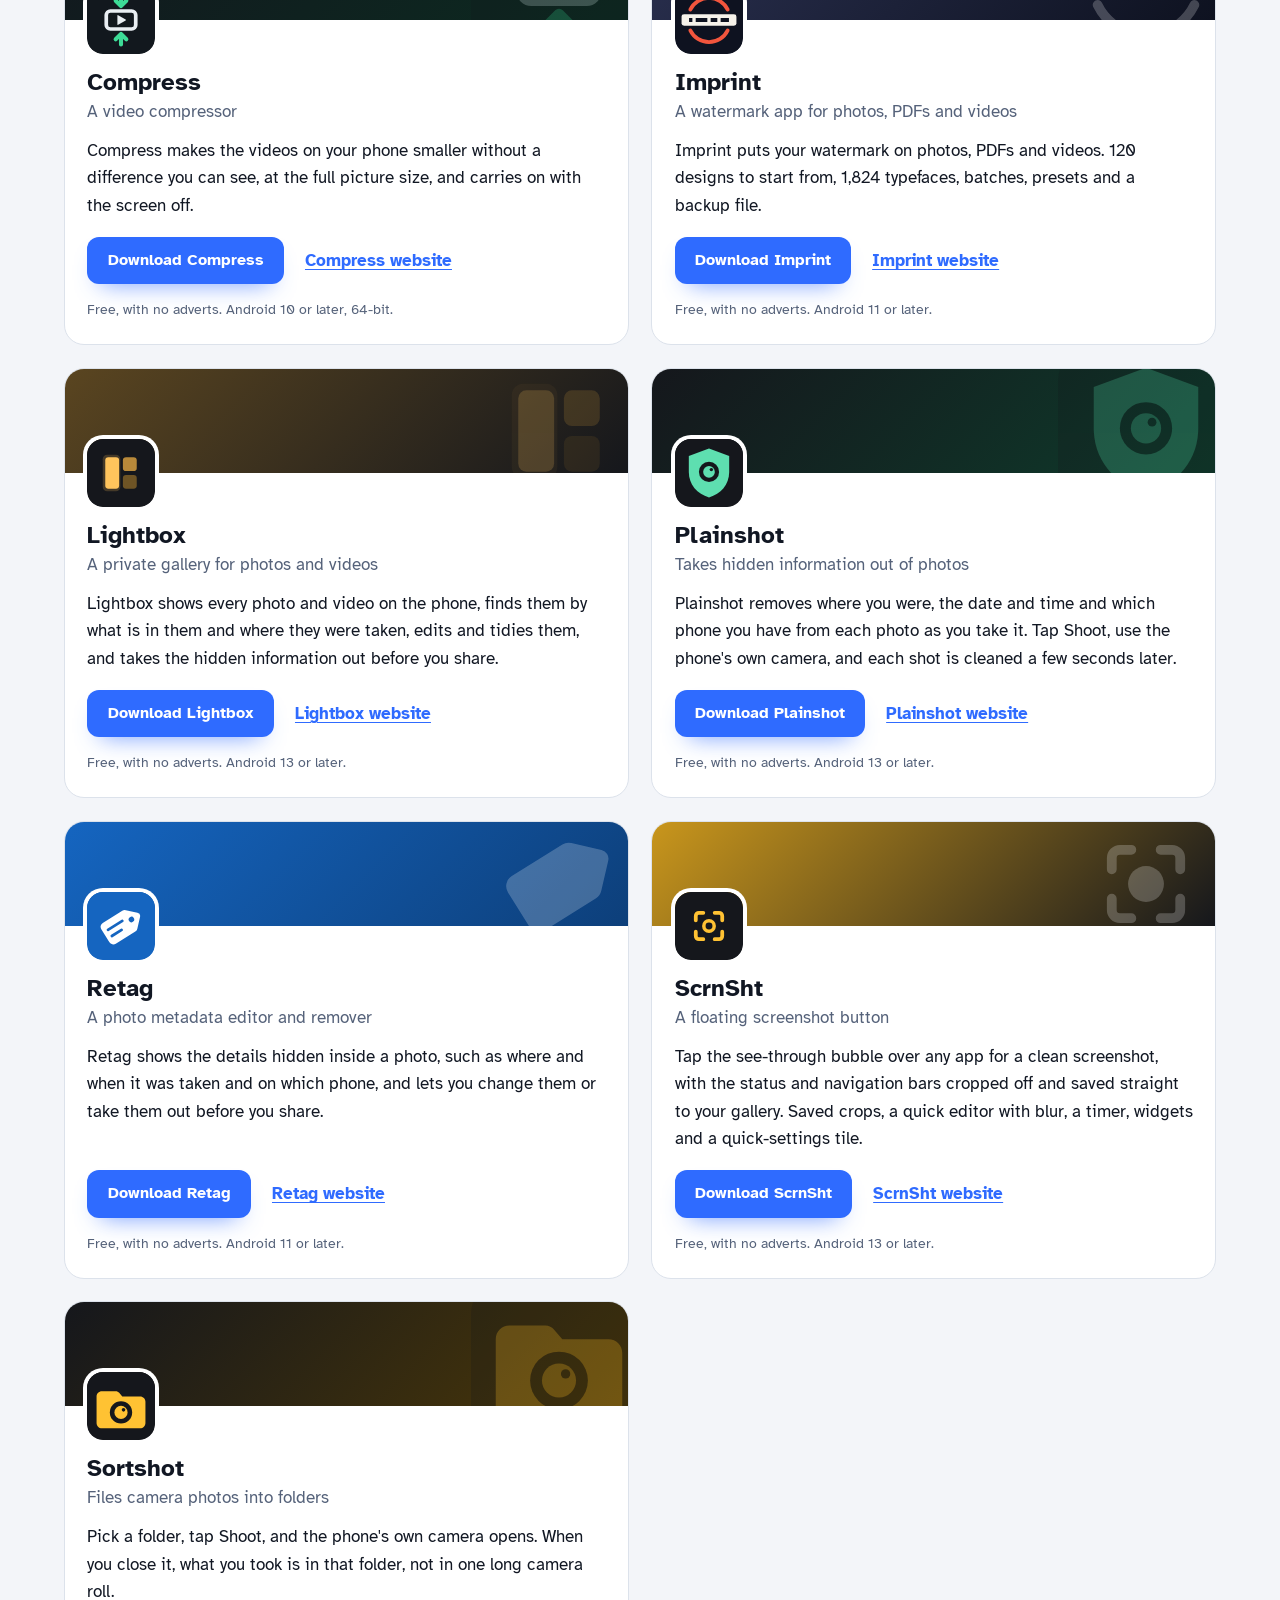
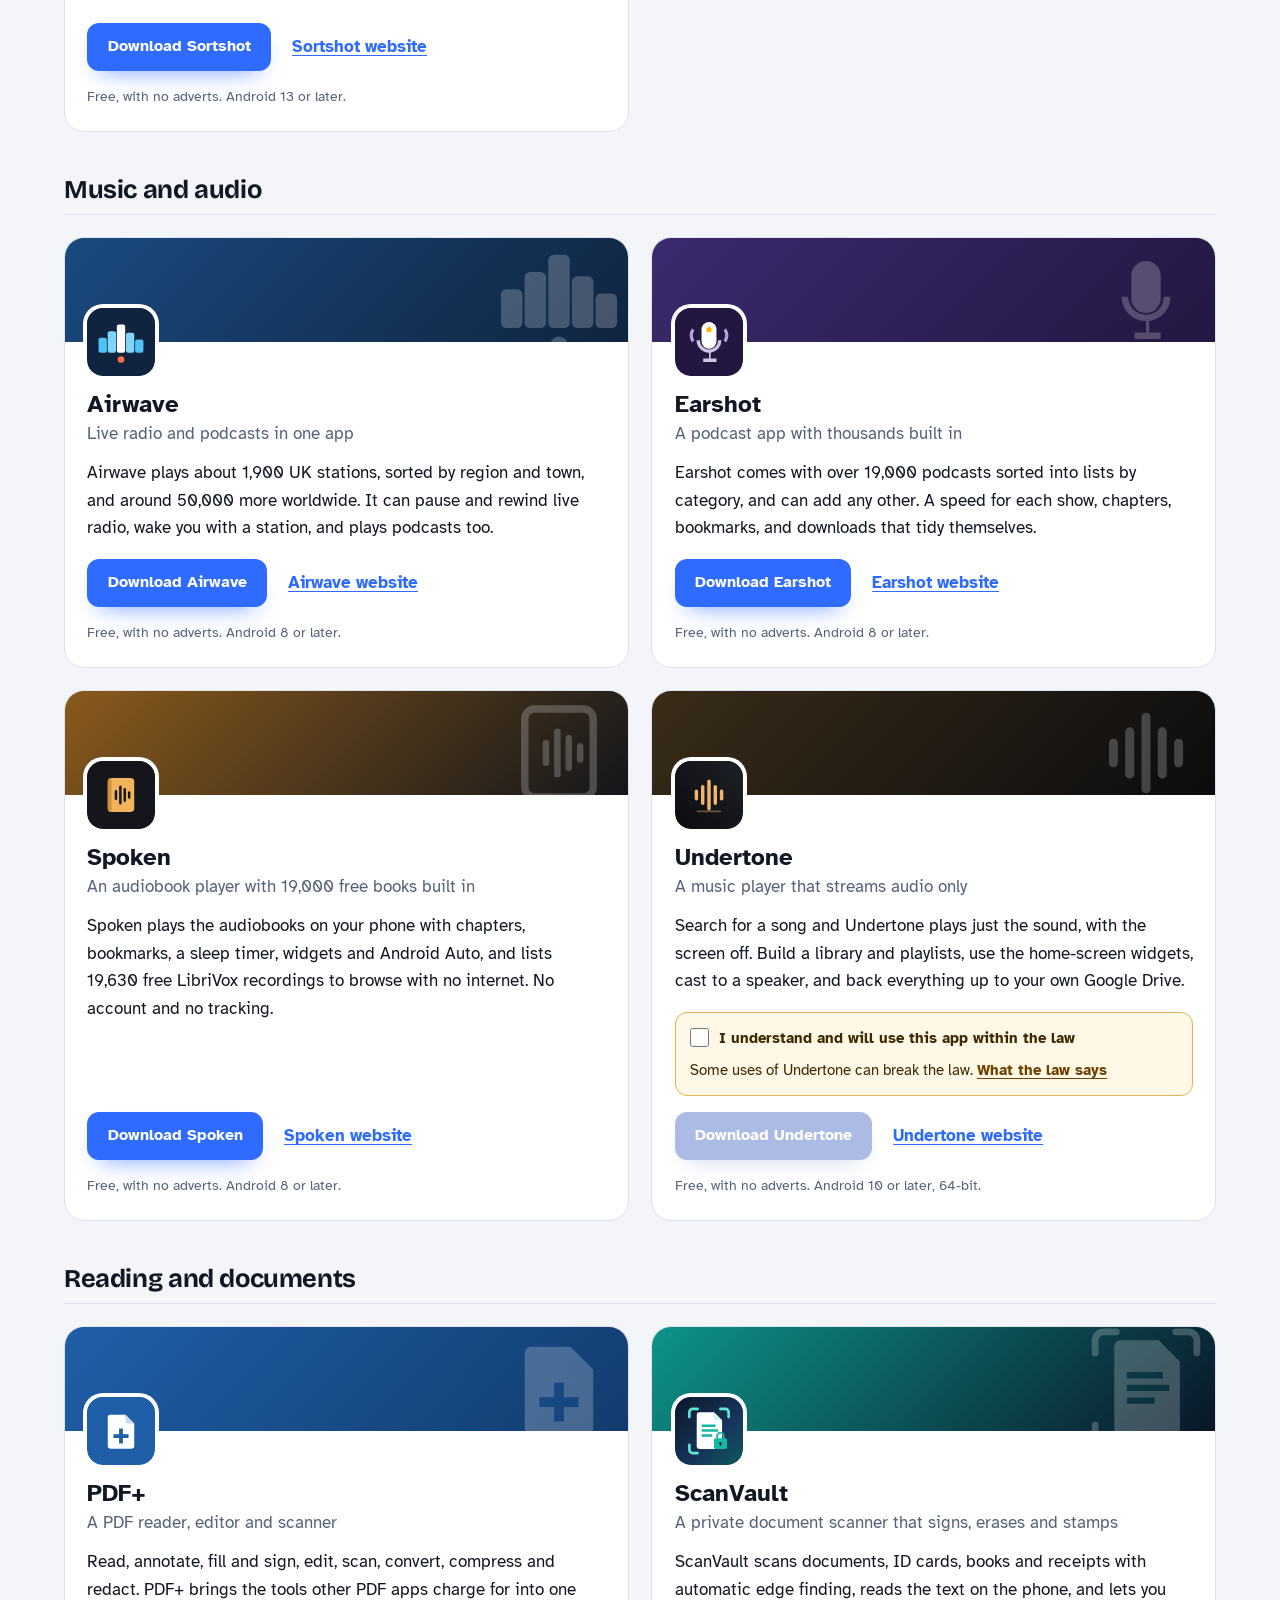
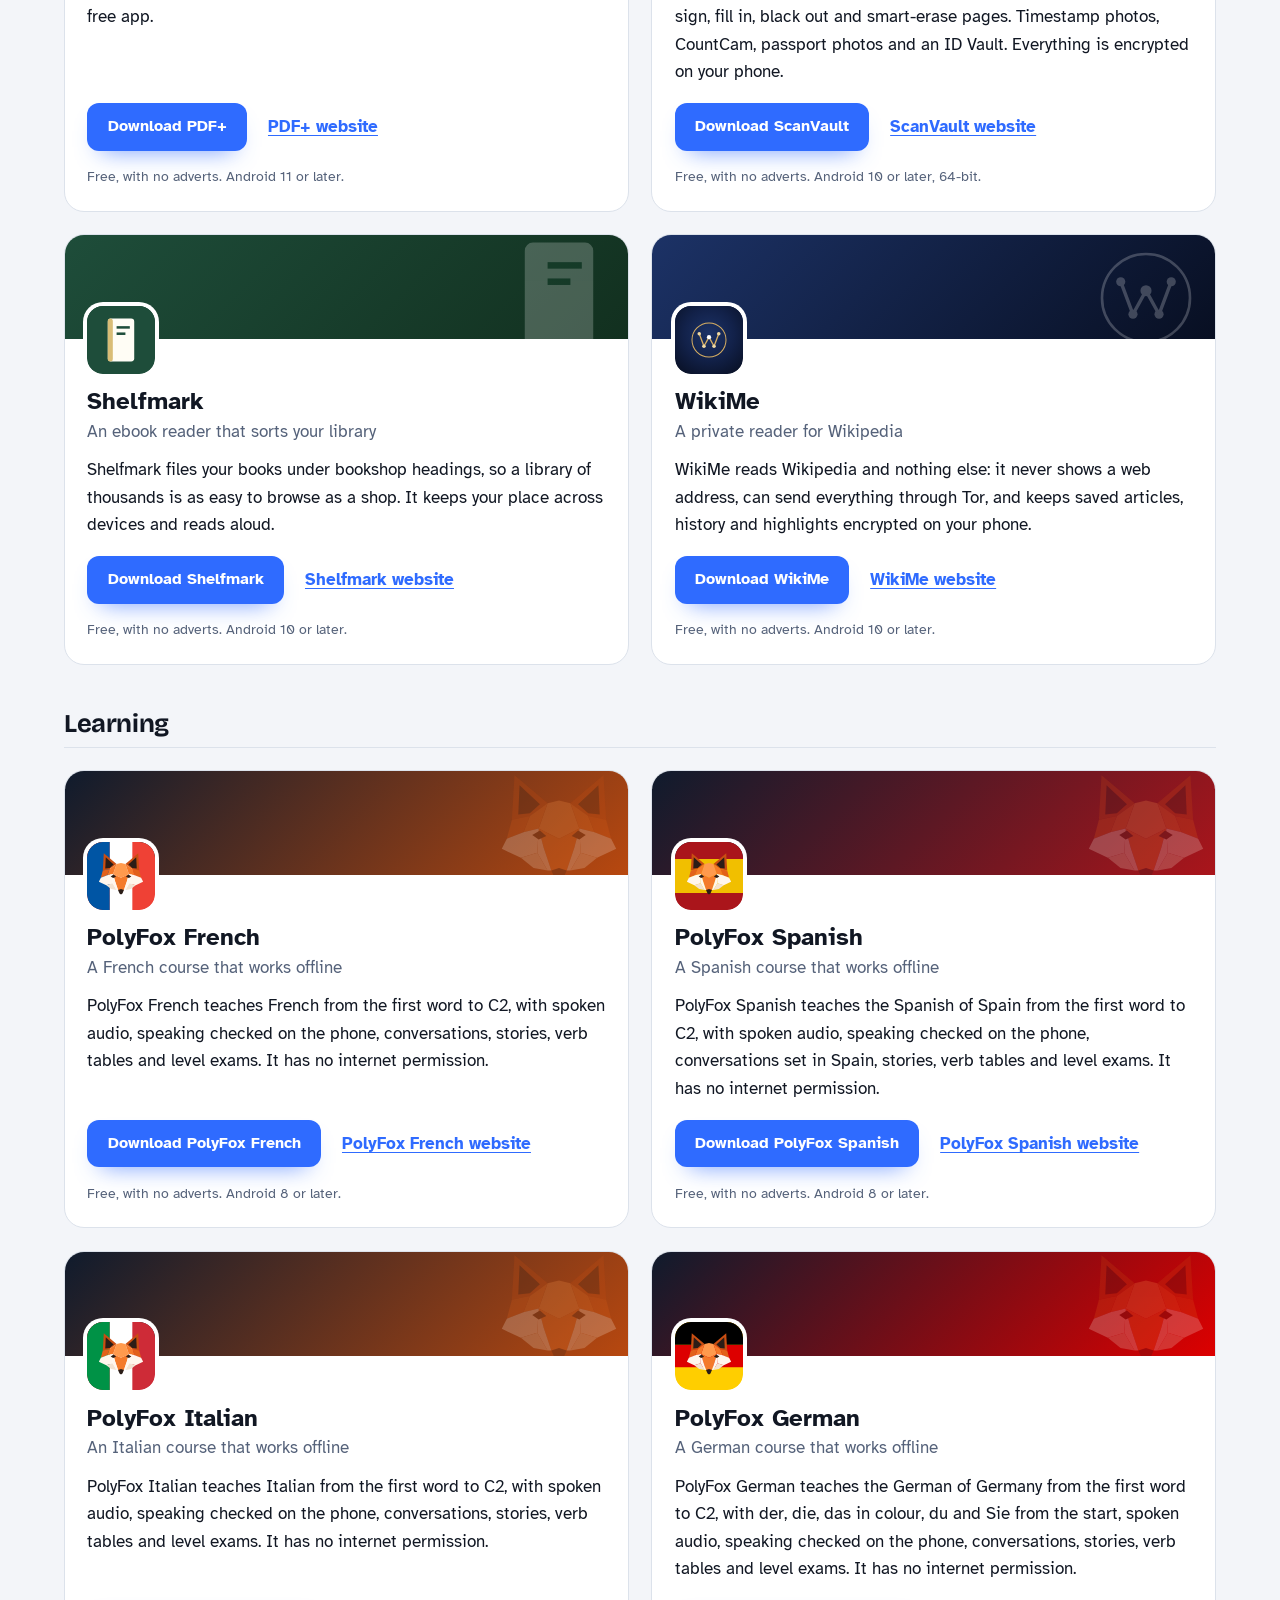
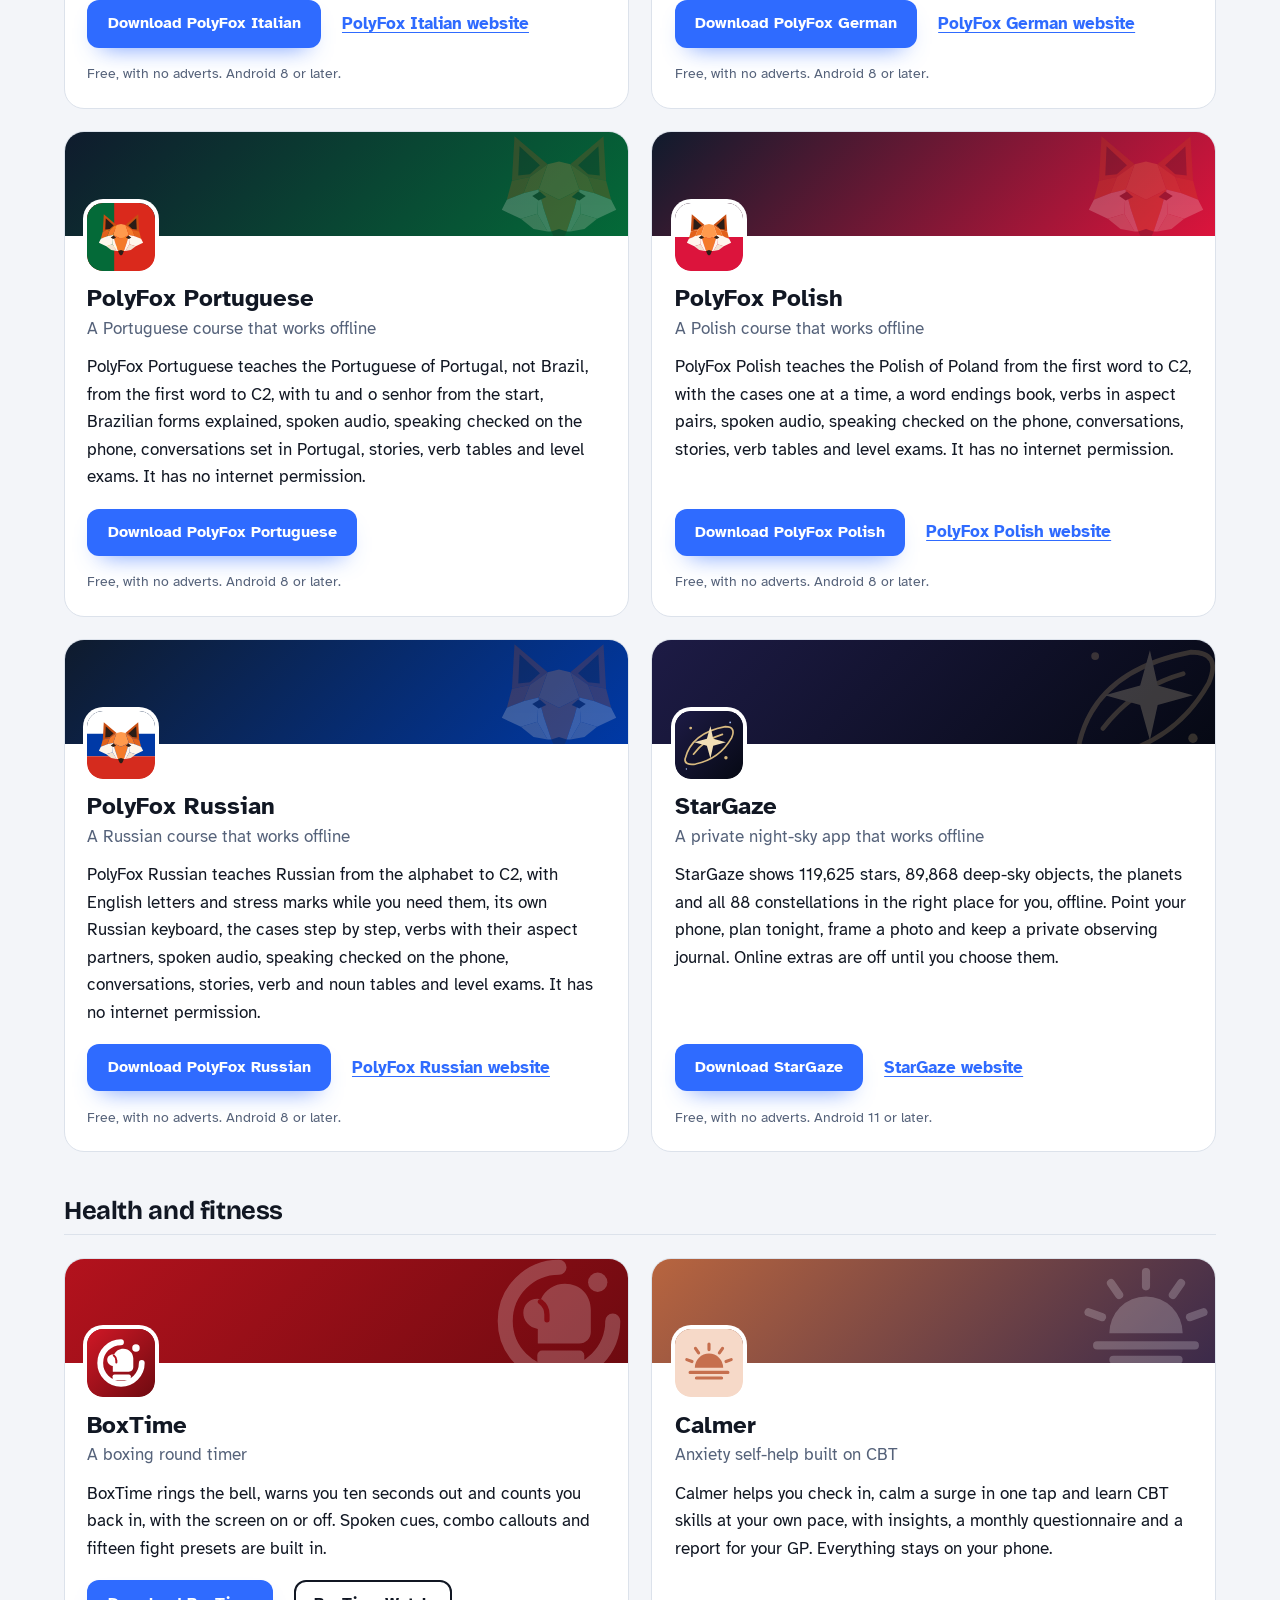
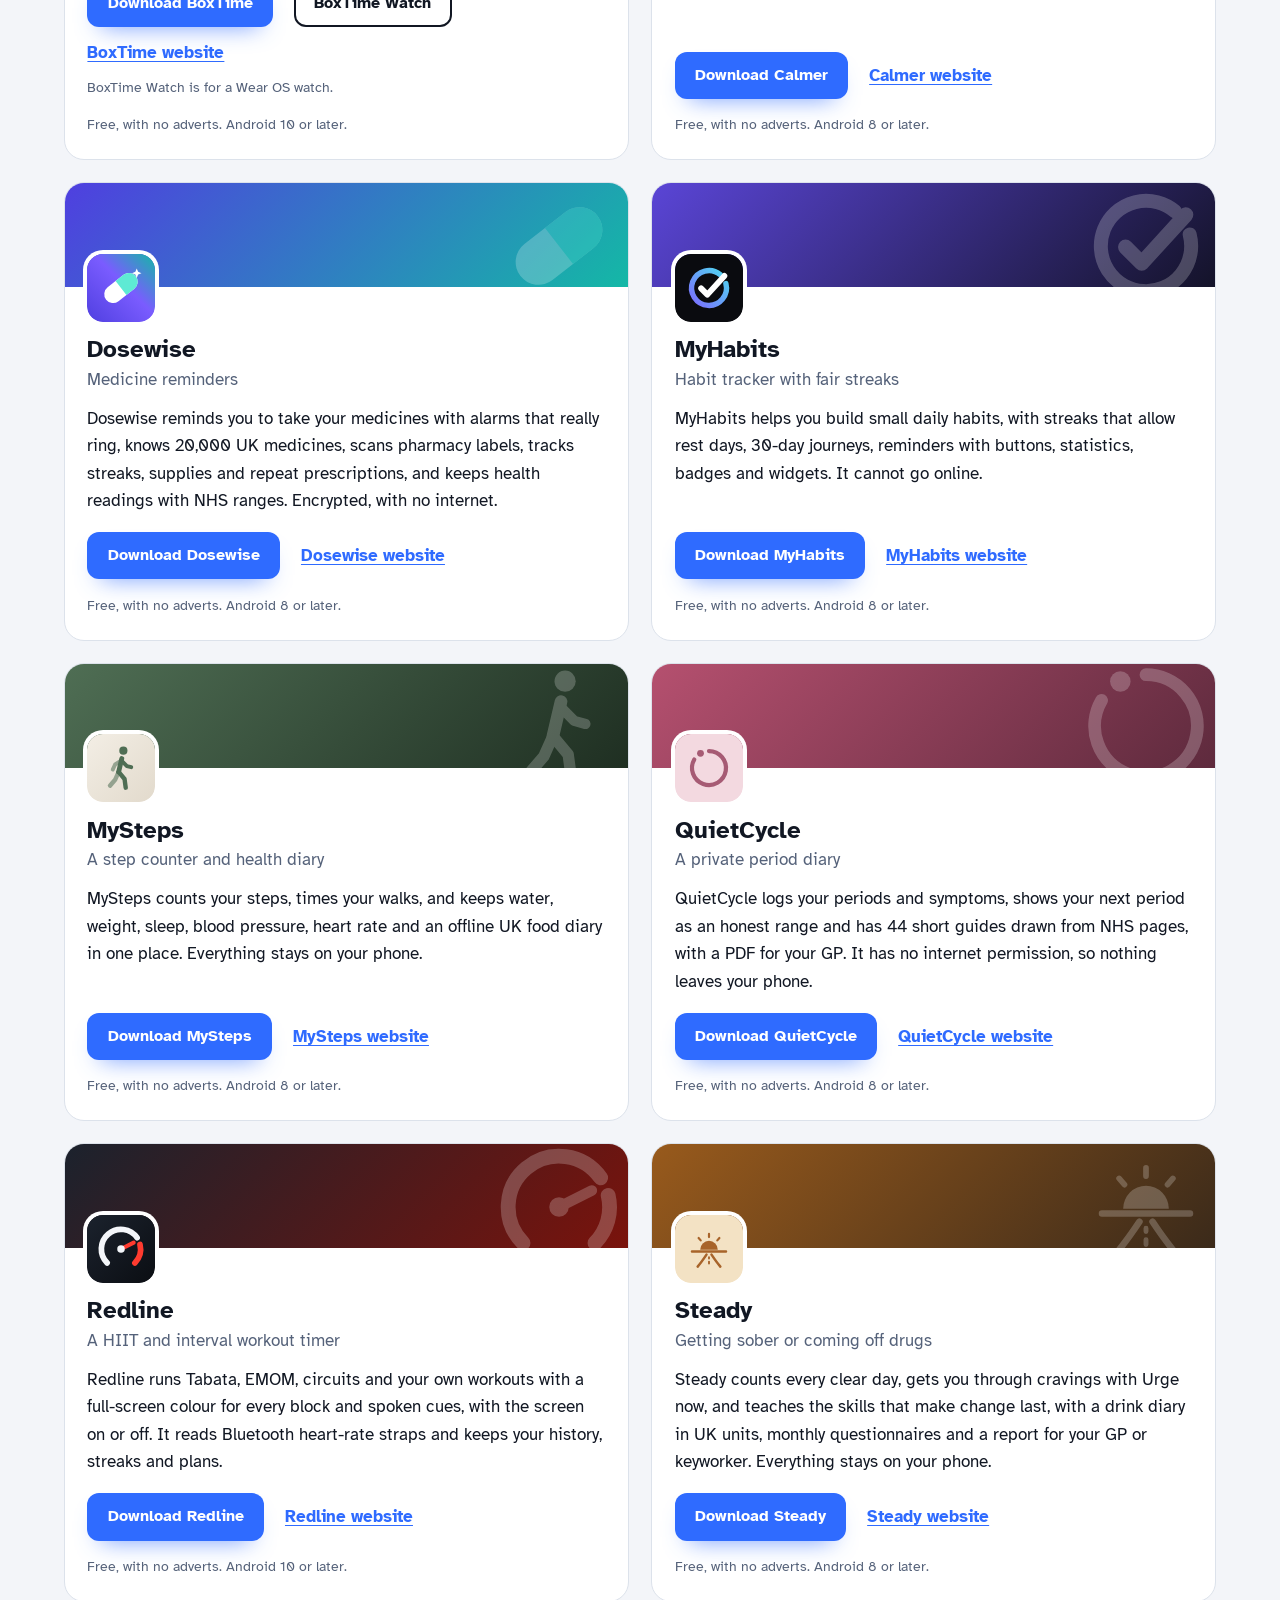
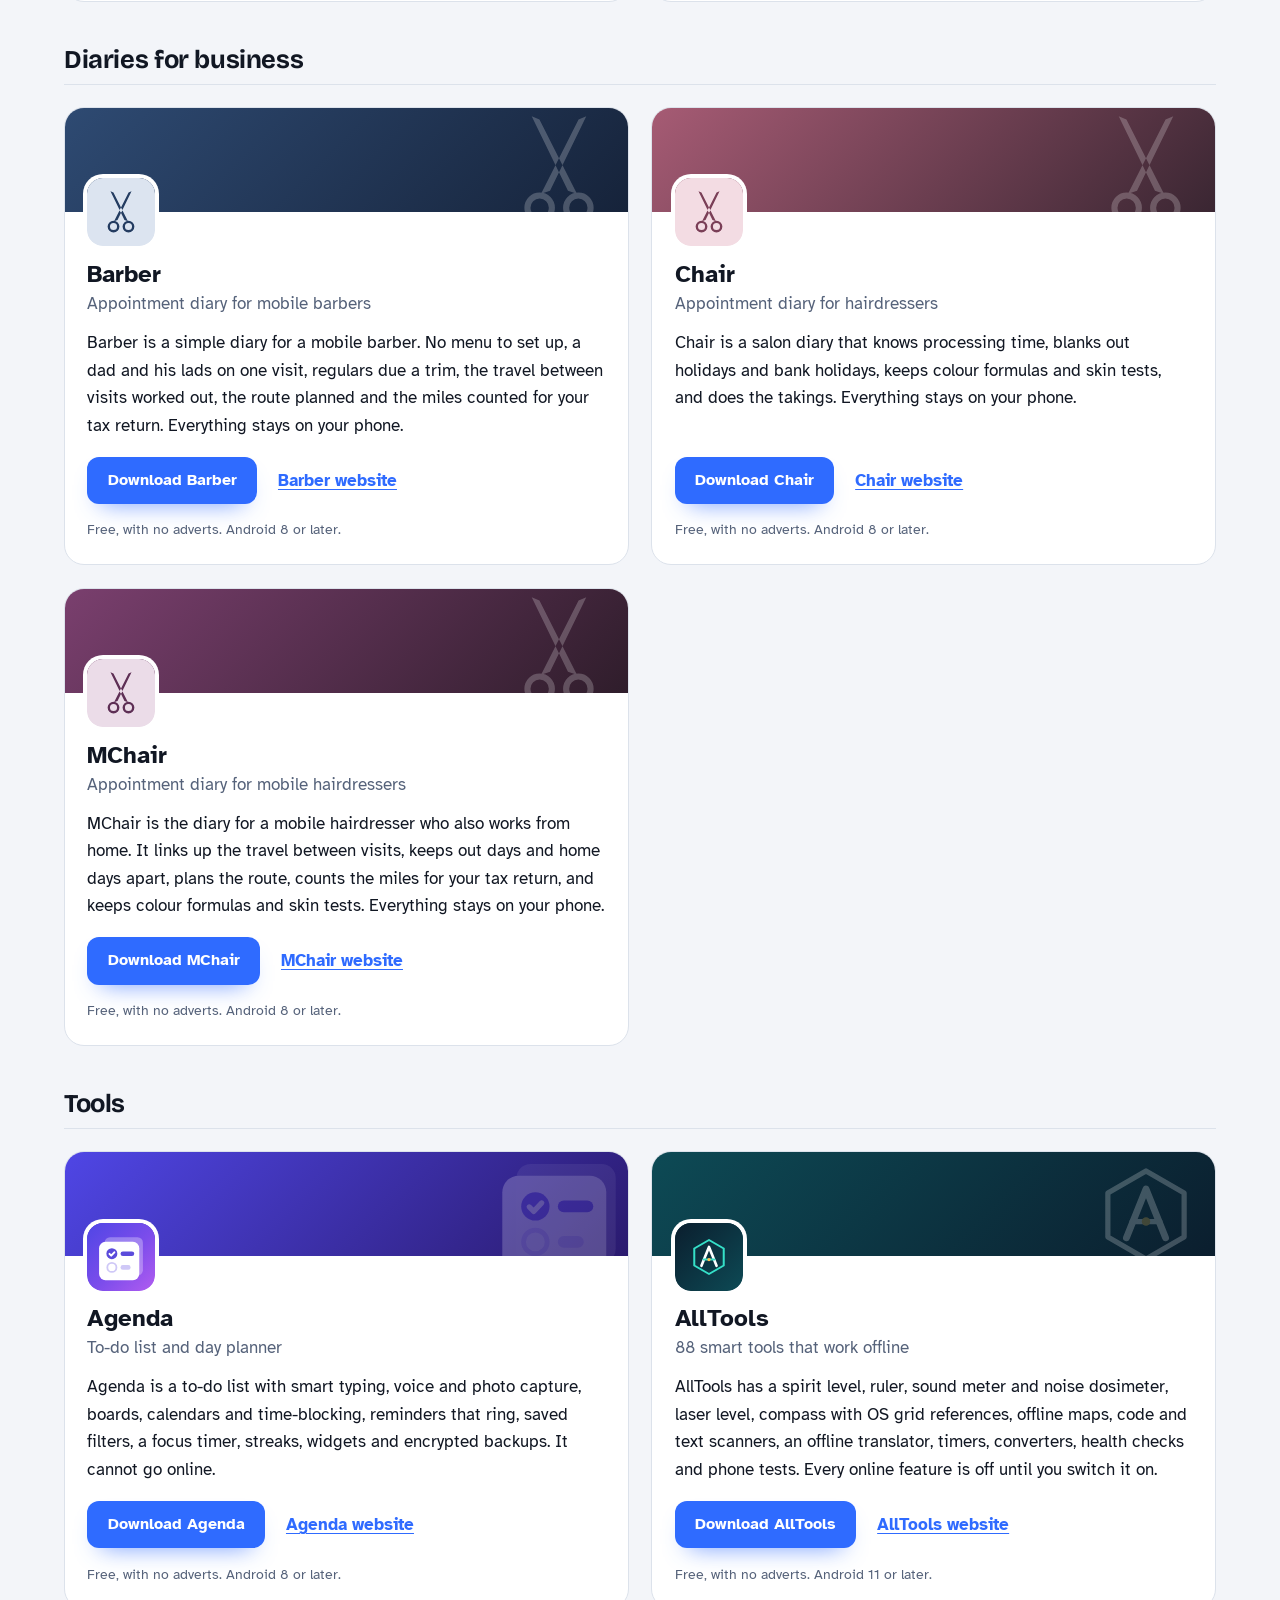
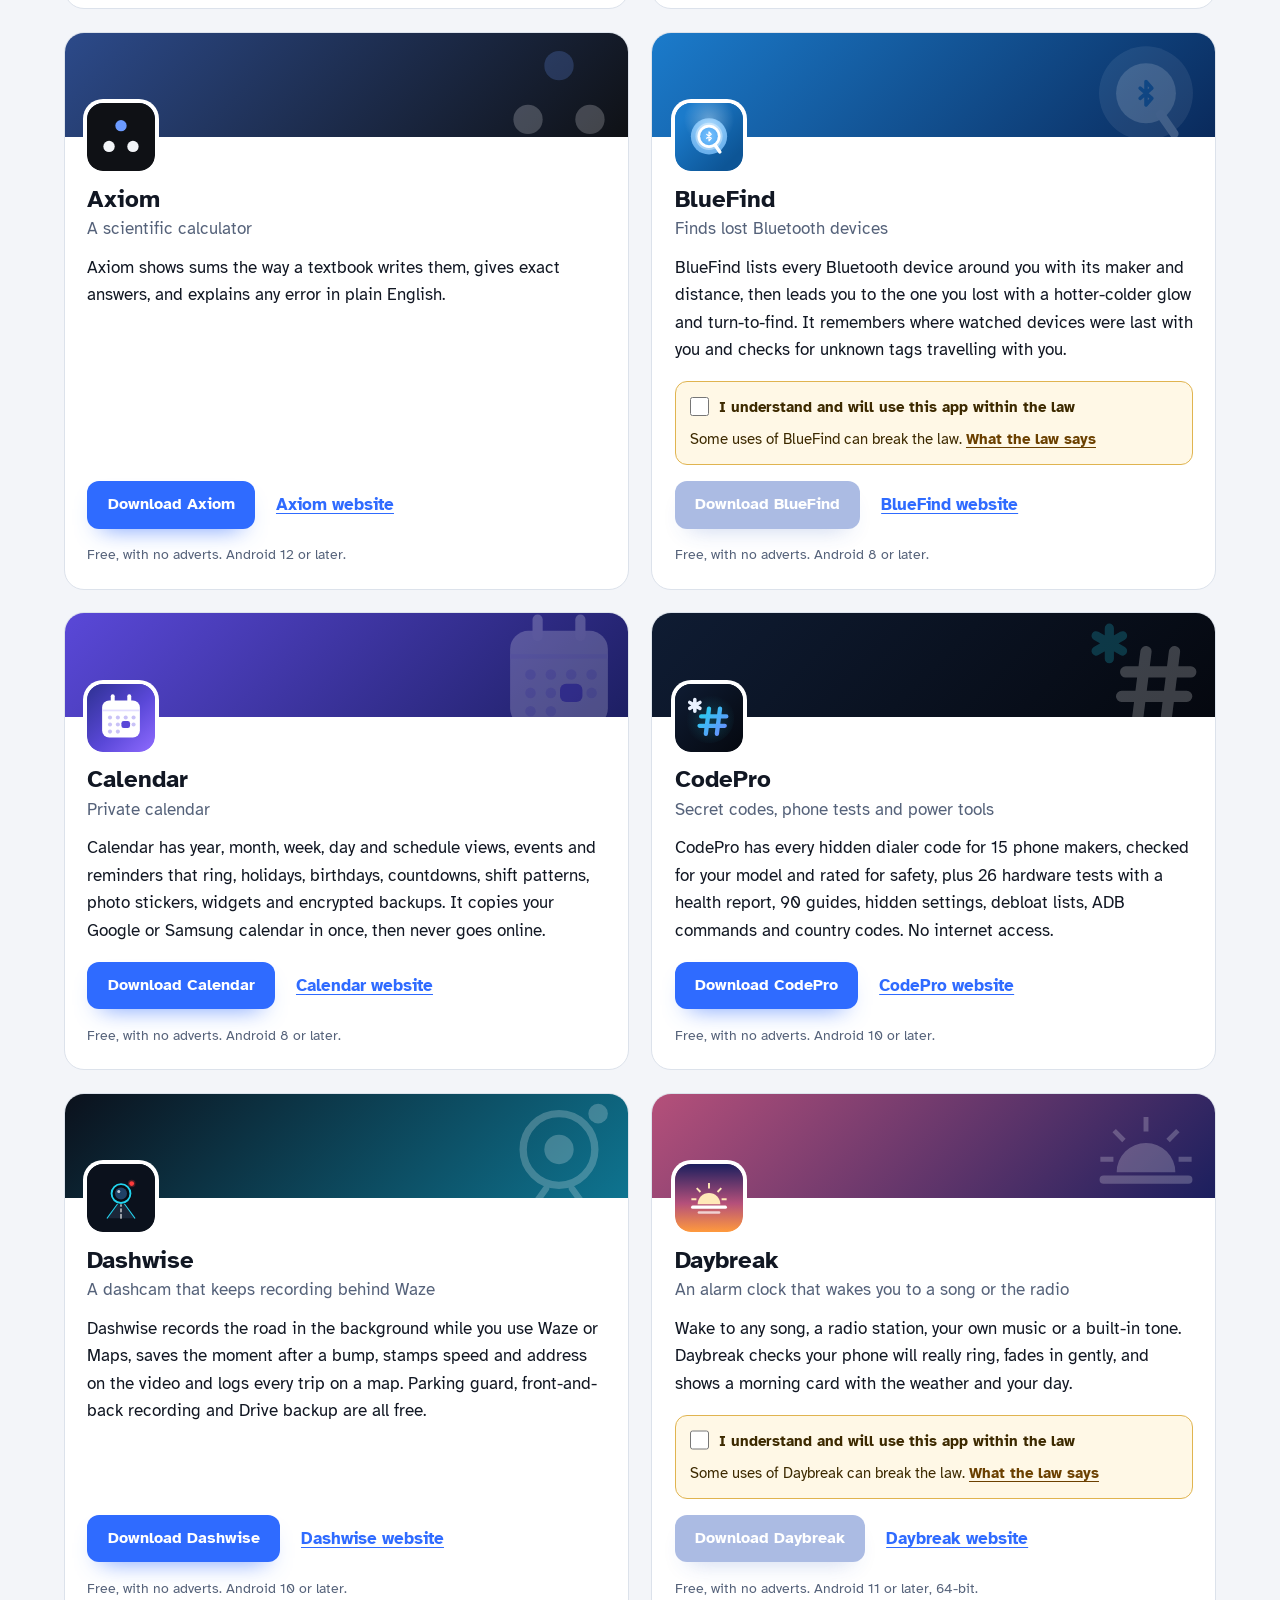
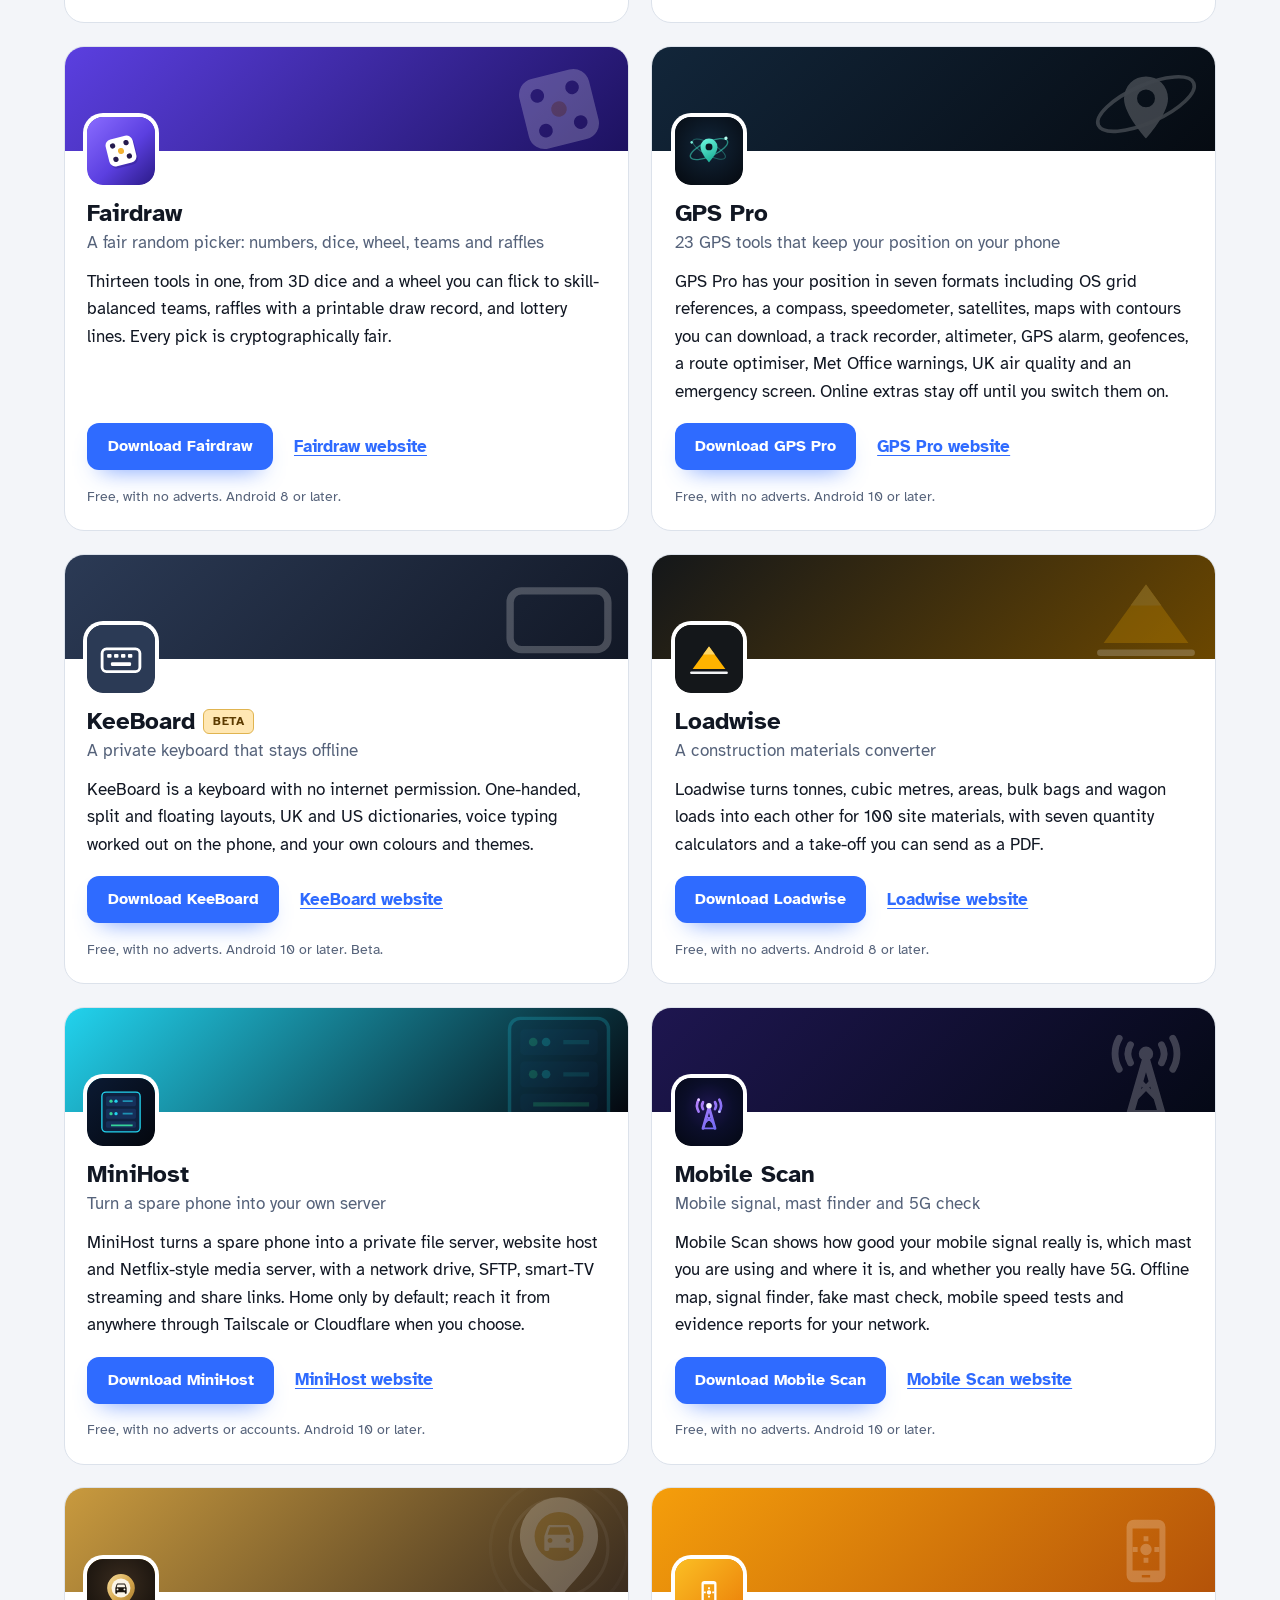
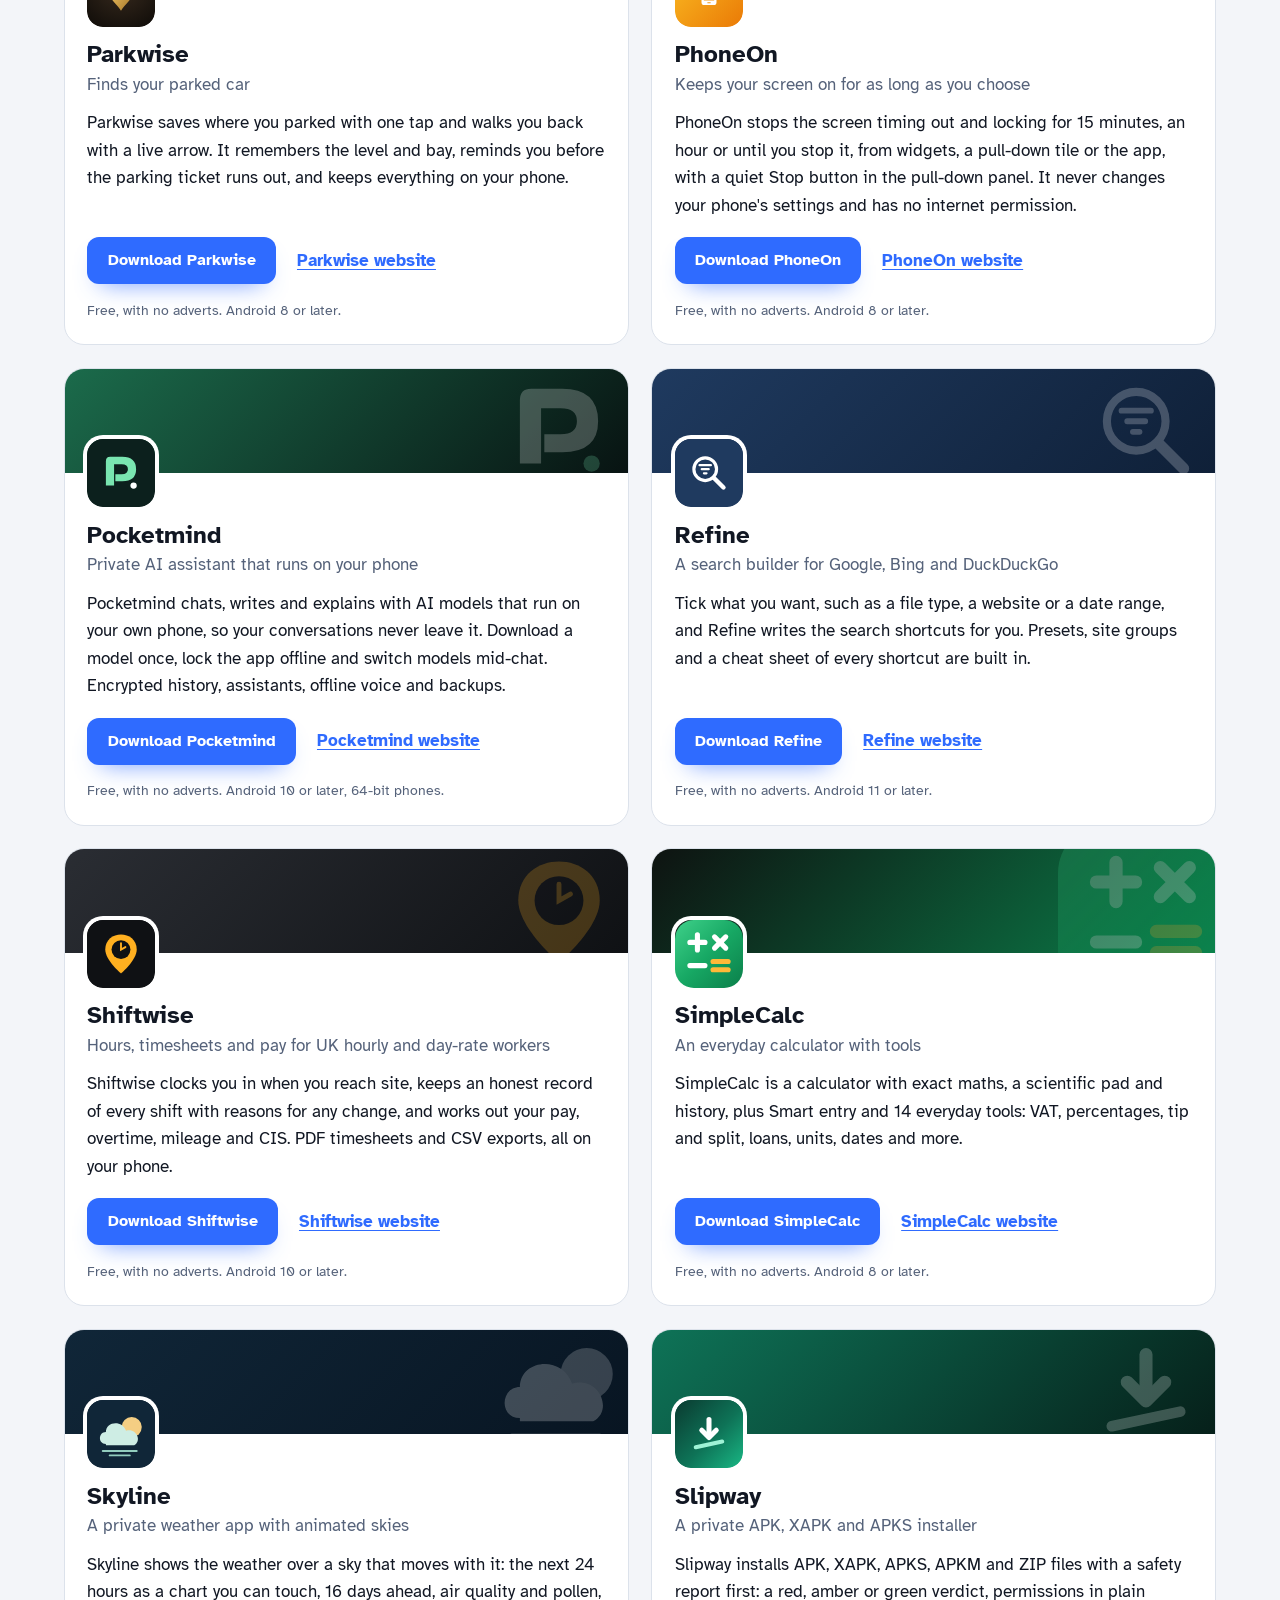
==== commit de551257: "More apps: add AllTools" ====
--- a/more-apps.html
+++ b/more-apps.html
@@ -4,7 +4,7 @@
 <meta charset="utf-8">
 <meta name="viewport" content="width=device-width, initial-scale=1">
 <title>More apps from the maker of Cubewise</title>
-<meta name="description" content="All 93 free Android apps from the maker of Cubewise, in one list by category, each with its download and a link to its website.">
+<meta name="description" content="All 94 free Android apps from the maker of Cubewise, in one list by category, each with its download and a link to its website.">
 <meta name="author" content="Jonathan Jackson">
 <link rel="canonical" href="https://customgpter.github.io/cubewise/more-apps.html">
 <meta name="theme-color" content="#f3f6fc" media="(prefers-color-scheme: light)">
@@ -12,7 +12,7 @@
 <meta property="og:type" content="website">
 <meta property="og:site_name" content="Cubewise">
 <meta property="og:title" content="More apps from the maker of Cubewise">
-<meta property="og:description" content="All 93 free Android apps from the maker of Cubewise, in one list by category, each with its download and a link to its website.">
+<meta property="og:description" content="All 94 free Android apps from the maker of Cubewise, in one list by category, each with its download and a link to its website.">
 <meta property="og:url" content="https://customgpter.github.io/cubewise/more-apps.html">
 <meta property="og:image" content="https://customgpter.github.io/cubewise/assets/og.png">
 <meta property="og:image:width" content="1200">
@@ -85,7 +85,7 @@
 <li class="mapp" style="--b:#7a3f6e;--b2:#2f1d2b"><div class="mapp-cover" aria-hidden="true"><svg viewBox="0 0 108 108"><g transform="translate(54 54) scale(1.25) translate(-54 -52)"><path fill="#fff" fill-rule="evenodd" d="M37 70.5a7.5 7.5 0 1 0 15 0a7.5 7.5 0 1 0-15 0zM40 70.5a4.5 4.5 0 1 0 9 0a4.5 4.5 0 1 0-9 0zM56 70.5a7.5 7.5 0 1 0 15 0a7.5 7.5 0 1 0-15 0zM59 70.5a4.5 4.5 0 1 0 9 0a4.5 4.5 0 1 0-9 0z"/><path fill="#fff" d="M45.2 63.6 49.6 62.2 67.4 25.6 63.6 27.2zM62.8 63.6 58.4 62.2 40.6 25.6 44.4 27.2z"/><circle cx="54" cy="49.8" r="1.8" fill="none"/></g></svg></div><div class="mapp-body"><svg class="mapp-icon" viewBox="0 0 108 108" aria-hidden="true"><rect width="108" height="108" rx="24" fill="#EBDCE8"/><g transform="translate(54 54) scale(1.25) translate(-54 -52)"><path fill="#5E2F55" fill-rule="evenodd" d="M37 70.5a7.5 7.5 0 1 0 15 0a7.5 7.5 0 1 0-15 0zM40 70.5a4.5 4.5 0 1 0 9 0a4.5 4.5 0 1 0-9 0zM56 70.5a7.5 7.5 0 1 0 15 0a7.5 7.5 0 1 0-15 0zM59 70.5a4.5 4.5 0 1 0 9 0a4.5 4.5 0 1 0-9 0z"/><path fill="#5E2F55" d="M45.2 63.6 49.6 62.2 67.4 25.6 63.6 27.2zM62.8 63.6 58.4 62.2 40.6 25.6 44.4 27.2z"/><circle cx="54" cy="49.8" r="1.8" fill="#EBDCE8"/></g></svg><h3>MChair</h3><p class="mapp-kind">Appointment diary for mobile hairdressers</p><p class="mapp-say">MChair is the diary for a mobile hairdresser who also works from home. It links up the travel between visits, keeps out days and home days apart, plans the route, counts the miles for your tax return, and keeps colour formulas and skin tests. Everything stays on your phone.</p><p class="mapp-go"><a class="button" href="https://github.com/CustomGPTer/mchair/releases/latest/download/MChair.apk">Download MChair</a><a class="mapp-site" href="https://customgpter.github.io/mchair/">MChair website</a></p><p class="mapp-needs">Free, with no adverts. Android 8 or later.</p></div></li></ul></div>
 <div class="mapps-group" role="group" aria-labelledby="apps-tools"><h2 class="mapps-cat" id="apps-tools">Tools</h2>
 <ul class="mapps"><li class="mapp" style="--b:#4f46e5;--b2:#2a1a6e"><div class="mapp-cover" aria-hidden="true"><svg viewBox="0 0 108 108"><g transform="translate(54 56) scale(1.45) translate(-52 -56)"><rect x="34" y="33" width="42" height="42" rx="6" fill="#fff" fill-opacity=".3"/><rect x="28" y="38" width="44" height="42" rx="7" fill="#fff" fill-opacity=".95"/><circle cx="42" cy="51" r="6" fill="#5b4bdb"/><path d="M39.4 51.2l1.9 1.9 3.4-3.6" stroke="#fff" stroke-width="2.2" fill="none" stroke-linecap="round" stroke-linejoin="round"/><rect x="51.5" y="48.5" width="15" height="5" rx="2.5" fill="#5b4bdb"/><circle cx="42" cy="66" r="5" fill="none" stroke="#cfc8f7" stroke-width="2"/><rect x="51.5" y="63.5" width="11" height="5" rx="2.5" fill="#cfc8f7"/></g></svg></div><div class="mapp-body"><svg class="mapp-icon" viewBox="0 0 108 108" aria-hidden="true"><defs><linearGradient id="i-agenda-agi" x1="0" y1="0" x2="1" y2="1"><stop offset="0" stop-color="#4f46e5"/><stop offset=".55" stop-color="#7c4deb"/><stop offset="1" stop-color="#b15cf0"/></linearGradient></defs><rect width="108" height="108" rx="24" fill="url(#i-agenda-agi)"/><g transform="translate(54 56) scale(1.45) translate(-52 -56)"><rect x="34" y="33" width="42" height="42" rx="6" fill="#fff" fill-opacity=".3"/><rect x="28" y="38" width="44" height="42" rx="7" fill="#fff"/><circle cx="42" cy="51" r="6" fill="#5b4bdb"/><path d="M39.4 51.2l1.9 1.9 3.4-3.6" stroke="#fff" stroke-width="2.2" fill="none" stroke-linecap="round" stroke-linejoin="round"/><rect x="51.5" y="48.5" width="15" height="5" rx="2.5" fill="#5b4bdb"/><circle cx="42" cy="66" r="5" fill="none" stroke="#cfc8f7" stroke-width="2"/><rect x="51.5" y="63.5" width="11" height="5" rx="2.5" fill="#cfc8f7"/></g></svg><h3>Agenda</h3><p class="mapp-kind">To-do list and day planner</p><p class="mapp-say">Agenda is a to-do list with smart typing, voice and photo capture, boards, calendars and time-blocking, reminders that ring, saved filters, a focus timer, streaks, widgets and encrypted backups. It cannot go online.</p><p class="mapp-go"><a class="button" href="https://github.com/CustomGPTer/agenda/releases/latest/download/Agenda.apk">Download Agenda</a><a class="mapp-site" href="https://customgpter.github.io/agenda/">Agenda website</a></p><p class="mapp-needs">Free, with no adverts. Android 8 or later.</p></div></li>
-<li class="mapp" style="--b:#2c4a8a;--b2:#0f1115"><div class="mapp-cover" aria-hidden="true"><svg viewBox="0 0 108 108"><circle cx="54" cy="36" r="9" fill="#6c9bff"/><circle cx="35" cy="69" r="9" fill="#f3f5f8"/><circle cx="73" cy="69" r="9" fill="#f3f5f8"/></svg></div><div class="mapp-body"><svg class="mapp-icon" viewBox="0 0 108 108" aria-hidden="true"><rect width="108" height="108" rx="24" fill="#0f1115"/><circle cx="54" cy="36" r="9" fill="#6c9bff"/><circle cx="35" cy="69" r="9" fill="#f3f5f8"/><circle cx="73" cy="69" r="9" fill="#f3f5f8"/></svg><h3>Axiom</h3><p class="mapp-kind">A scientific calculator</p><p class="mapp-say">Axiom shows sums the way a textbook writes them, gives exact answers, and explains any error in plain English.</p><p class="mapp-go"><a class="button" href="https://github.com/CustomGPTer/axiom/releases/latest/download/Axiom.apk">Download Axiom</a><a class="mapp-site" href="https://customgpter.github.io/axiom/">Axiom website</a></p><p class="mapp-needs">Free, with no adverts. Android 12 or later.</p></div></li>
+<li class="mapp" style="--b:#0d4a55;--b2:#0b1e2e"><div class="mapp-cover" aria-hidden="true"><svg viewBox="0 0 108 108"><path d="M54 27L77.4 40.5L77.4 67.5L54 81L30.6 67.5L30.6 40.5Z" stroke="#fff" stroke-width="3.2" stroke-linejoin="round" fill="none"/><path d="M42 68L54 38L66 68" stroke="#fff" stroke-width="4.2" stroke-linecap="round" stroke-linejoin="round" fill="none"/><path d="M45.5 58L62.5 58" stroke="#fff" stroke-width="3.2" stroke-linecap="round"/><circle cx="54" cy="58" r="2.6" fill="#ffc24b"/></svg></div><div class="mapp-body"><svg class="mapp-icon" viewBox="0 0 108 108" aria-hidden="true"><defs><linearGradient id="i-alltools-atbg" x1="0" y1="0" x2="1" y2="1"><stop offset="0" stop-color="#0b1e2e"/><stop offset="1" stop-color="#0d4a55"/></linearGradient></defs><rect width="108" height="108" rx="24" fill="url(#i-alltools-atbg)"/><path d="M54 27L77.4 40.5L77.4 67.5L54 81L30.6 67.5L30.6 40.5Z" stroke="#35e0c8" stroke-width="3.2" stroke-linejoin="round" fill="none"/><path d="M42 68L54 38L66 68" stroke="#fff" stroke-width="4.2" stroke-linecap="round" stroke-linejoin="round" fill="none"/><path d="M45.5 58L62.5 58" stroke="#35e0c8" stroke-width="3.2" stroke-linecap="round"/><circle cx="54" cy="58" r="2.6" fill="#ffc24b"/></svg><h3>AllTools</h3><p class="mapp-kind">88 smart tools that work offline</p><p class="mapp-say">AllTools has a spirit level, ruler, sound meter and noise dosimeter, laser level, compass with OS grid references, offline maps, code and text scanners, an offline translator, timers, converters, health checks and phone tests. Every online feature is off until you switch it on.</p><p class="mapp-go"><a class="button" href="https://github.com/CustomGPTer/alltools/releases/latest/download/AllTools.apk">Download AllTools</a><a class="mapp-site" href="https://customgpter.github.io/alltools/">AllTools website</a></p><p class="mapp-needs">Free, with no adverts. Android 11 or later.</p></div></li><li class="mapp" style="--b:#2c4a8a;--b2:#0f1115"><div class="mapp-cover" aria-hidden="true"><svg viewBox="0 0 108 108"><circle cx="54" cy="36" r="9" fill="#6c9bff"/><circle cx="35" cy="69" r="9" fill="#f3f5f8"/><circle cx="73" cy="69" r="9" fill="#f3f5f8"/></svg></div><div class="mapp-body"><svg class="mapp-icon" viewBox="0 0 108 108" aria-hidden="true"><rect width="108" height="108" rx="24" fill="#0f1115"/><circle cx="54" cy="36" r="9" fill="#6c9bff"/><circle cx="35" cy="69" r="9" fill="#f3f5f8"/><circle cx="73" cy="69" r="9" fill="#f3f5f8"/></svg><h3>Axiom</h3><p class="mapp-kind">A scientific calculator</p><p class="mapp-say">Axiom shows sums the way a textbook writes them, gives exact answers, and explains any error in plain English.</p><p class="mapp-go"><a class="button" href="https://github.com/CustomGPTer/axiom/releases/latest/download/Axiom.apk">Download Axiom</a><a class="mapp-site" href="https://customgpter.github.io/axiom/">Axiom website</a></p><p class="mapp-needs">Free, with no adverts. Android 12 or later.</p></div></li>
 <li class="mapp is-gated" style="--b:#1b7bcb;--b2:#0a2a5c"><div class="mapp-cover" aria-hidden="true"><svg viewBox="0 0 108 108"><circle cx="54" cy="52.92" r="28.8" fill="#fff" fill-opacity=".35"/><path d="M63 65.88L71.28 77.76" stroke="#fff" stroke-width="5.4" stroke-linecap="round"/><circle cx="54" cy="52.92" r="18.36" fill="#fff" fill-opacity=".95"/><path d="M50.4 49.75L57.6 56.09L54 60.12L54 45.72L57.6 49.75L50.4 56.09" fill="none" stroke="#1B7BCB" stroke-width="2.2" stroke-linecap="round" stroke-linejoin="round"/></svg></div><div class="mapp-body"><svg class="mapp-icon" viewBox="0 0 108 108" aria-hidden="true"><defs><linearGradient id="i-bluefind-bfa" gradientUnits="userSpaceOnUse" x1="18" y1="18" x2="90" y2="90"><stop offset="0" stop-color="#1B7BCB"/><stop offset="1" stop-color="#0D5596"/></linearGradient><radialGradient id="i-bluefind-bfb" gradientUnits="userSpaceOnUse" cx="54" cy="26" r="40"><stop offset="0" stop-color="#fff" stop-opacity=".33"/><stop offset="1" stop-color="#fff" stop-opacity="0"/></radialGradient><radialGradient id="i-bluefind-bfc" gradientUnits="userSpaceOnUse" cx="54" cy="39.6" r="39.6"><stop offset="0" stop-color="#B7E0FF"/><stop offset=".6" stop-color="#7FC0F5"/><stop offset="1" stop-color="#6AB0EC"/></radialGradient><radialGradient id="i-bluefind-bfd" gradientUnits="userSpaceOnUse" cx="54" cy="52.92" r="14.4"><stop offset="0" stop-color="#79C3FF"/><stop offset="1" stop-color="#5AAEF5"/></radialGradient></defs><rect width="108" height="108" rx="24" fill="url(#i-bluefind-bfa)"/><rect width="108" height="108" rx="24" fill="url(#i-bluefind-bfb)"/><circle cx="54" cy="52.92" r="28.8" fill="url(#i-bluefind-bfc)"/><circle cx="54" cy="52.92" r="21.6" fill="#fff" fill-opacity=".35"/><path d="M63 65.88L71.28 77.76" stroke="#fff" stroke-width="5.4" stroke-linecap="round"/><circle cx="54" cy="52.92" r="18.36" fill="#fff"/><circle cx="54" cy="52.92" r="14.04" fill="url(#i-bluefind-bfd)"/><path d="M50.4 49.75L57.6 56.09L54 60.12L54 45.72L57.6 49.75L50.4 56.09" fill="none" stroke="#fff" stroke-width="1.87" stroke-linecap="round" stroke-linejoin="round"/></svg><h3>BlueFind</h3><p class="mapp-kind">Finds lost Bluetooth devices</p><p class="mapp-say">BlueFind lists every Bluetooth device around you with its maker and distance, then leads you to the one you lost with a hotter-colder glow and turn-to-find. It remembers where watched devices were last with you and checks for unknown tags travelling with you.</p><div class="mapp-law" data-gate><label><input type="checkbox"> I understand and will use this app within the law</label><p>Some uses of BlueFind can break the law. <a href="https://customgpter.github.io/bluefind/terms.html#law">What the law says</a></p><noscript><p>Turn on JavaScript to download, or use the <a href="https://customgpter.github.io/bluefind/">BlueFind website</a>.</p></noscript></div><p class="mapp-go"><a class="button" data-href="https://github.com/CustomGPTer/bluefind/releases/latest/download/BlueFind.apk" aria-disabled="true" role="link" tabindex="-1">Download BlueFind</a><a class="mapp-site" href="https://customgpter.github.io/bluefind/">BlueFind website</a></p><p class="mapp-needs">Free, with no adverts. Android 8 or later.</p></div></li>
 <li class="mapp" style="--b:#5a48d8;--b2:#1d1f63"><div class="mapp-cover" aria-hidden="true"><svg viewBox="0 0 108 108"><g transform="translate(54 55) scale(1.25) translate(-54 -55)"><path d="M39,32 h30 a9,9 0 0 1 9,9 v29 a9,9 0 0 1 -9,9 h-30 a9,9 0 0 1 -9,-9 v-29 a9,9 0 0 1 9,-9 z" fill="#fff" fill-opacity=".95"/><rect x="41" y="24" width="5" height="13" rx="2.5" fill="#fff"/><rect x="62" y="24" width="5" height="13" rx="2.5" fill="#fff"/><rect x="30" y="43.5" width="48" height="2.2" fill="#e3deff"/><g fill="#c9c2f7"><circle cx="40" cy="53.5" r="2.6"/><circle cx="50" cy="53.5" r="2.6"/><circle cx="60" cy="53.5" r="2.6"/><circle cx="70" cy="53.5" r="2.6"/><circle cx="40" cy="62.5" r="2.6"/><circle cx="50" cy="62.5" r="2.6"/><circle cx="70" cy="62.5" r="2.6"/><circle cx="40" cy="71.5" r="2.6"/><circle cx="50" cy="71.5" r="2.6"/></g><rect x="54.5" y="58" width="11" height="9" rx="3" fill="#5a48d8"/></g></svg></div><div class="mapp-body"><svg class="mapp-icon" viewBox="0 0 108 108" aria-hidden="true"><defs><linearGradient id="i-calendar-cli" x1="0" y1="0" x2="1" y2="1"><stop offset="0" stop-color="#2e3192"/><stop offset=".55" stop-color="#5a48d8"/><stop offset="1" stop-color="#8f6bff"/></linearGradient></defs><rect width="108" height="108" rx="24" fill="url(#i-calendar-cli)"/><g transform="translate(54 55) scale(1.25) translate(-54 -55)"><path d="M39,32 h30 a9,9 0 0 1 9,9 v29 a9,9 0 0 1 -9,9 h-30 a9,9 0 0 1 -9,-9 v-29 a9,9 0 0 1 9,-9 z" fill="#fff"/><rect x="41" y="24" width="5" height="13" rx="2.5" fill="#fff"/><rect x="62" y="24" width="5" height="13" rx="2.5" fill="#fff"/><rect x="30" y="43.5" width="48" height="2.2" fill="#e3deff"/><g fill="#c9c2f7"><circle cx="40" cy="53.5" r="2.6"/><circle cx="50" cy="53.5" r="2.6"/><circle cx="60" cy="53.5" r="2.6"/><circle cx="70" cy="53.5" r="2.6"/><circle cx="40" cy="62.5" r="2.6"/><circle cx="50" cy="62.5" r="2.6"/><circle cx="70" cy="62.5" r="2.6"/><circle cx="40" cy="71.5" r="2.6"/><circle cx="50" cy="71.5" r="2.6"/></g><rect x="54.5" y="58" width="11" height="9" rx="3" fill="#5a48d8"/></g></svg><h3>Calendar</h3><p class="mapp-kind">Private calendar</p><p class="mapp-say">Calendar has year, month, week, day and schedule views, events and reminders that ring, holidays, birthdays, countdowns, shift patterns, photo stickers, widgets and encrypted backups. It copies your Google or Samsung calendar in once, then never goes online.</p><p class="mapp-go"><a class="button" href="https://github.com/CustomGPTer/calendar/releases/latest/download/Calendar.apk">Download Calendar</a><a class="mapp-site" href="https://customgpter.github.io/calendar/">Calendar website</a></p><p class="mapp-needs">Free, with no adverts. Android 8 or later.</p></div></li>
 <li class="mapp" style="--b:#0f1c33;--b2:#05080f"><div class="mapp-cover" aria-hidden="true"><svg viewBox="0 0 108 108"><g transform="translate(54 54) scale(1.25) translate(-54 -54)"><path d="M54 42L50 74M68 42L64 74M44 52L76 52M42 64L74 64" fill="none" stroke="#fff" stroke-width="5.5" stroke-linecap="round"/><path d="M36 30.5L36 45.5M29.5 34.25L42.5 41.75M29.5 41.75L42.5 34.25" fill="none" stroke="#22D3EE" stroke-width="4.5" stroke-linecap="round"/></g></svg></div><div class="mapp-body"><svg class="mapp-icon" viewBox="0 0 108 108" aria-hidden="true"><defs><linearGradient id="i-codepro-cpbg" x1="0" y1="0" x2="1" y2="1"><stop offset="0" stop-color="#0F1C33"/><stop offset="1" stop-color="#05080F"/></linearGradient><radialGradient id="i-codepro-cpgl" cx="58" cy="58" r="40" gradientUnits="userSpaceOnUse"><stop offset="0" stop-color="#22D3EE" stop-opacity=".2"/><stop offset="1" stop-color="#22D3EE" stop-opacity="0"/></radialGradient><linearGradient id="i-codepro-cphs" x1="42" y1="42" x2="76" y2="74" gradientUnits="userSpaceOnUse"><stop offset="0" stop-color="#22D3EE"/><stop offset="1" stop-color="#6E8BFF"/></linearGradient></defs><rect width="108" height="108" rx="24" fill="url(#i-codepro-cpbg)"/><circle cx="54" cy="54" r="40" fill="url(#i-codepro-cpgl)"/><g transform="translate(54 54) scale(1.25) translate(-54 -54)"><path d="M54 42L50 74M68 42L64 74M44 52L76 52M42 64L74 64" fill="none" stroke="url(#i-codepro-cphs)" stroke-width="5.5" stroke-linecap="round"/><path d="M36 30.5L36 45.5M29.5 34.25L42.5 41.75M29.5 41.75L42.5 34.25" fill="none" stroke="#EAF2FF" stroke-width="4.5" stroke-linecap="round"/></g></svg><h3>CodePro</h3><p class="mapp-kind">Secret codes, phone tests and power tools</p><p class="mapp-say">CodePro has every hidden dialer code for 15 phone makers, checked for your model and rated for safety, plus 26 hardware tests with a health report, 90 guides, hidden settings, debloat lists, ADB commands and country codes. No internet access.</p><p class="mapp-go"><a class="button" href="https://github.com/CustomGPTer/codepro/releases/latest/download/CodePro.apk">Download CodePro</a><a class="mapp-site" href="https://customgpter.github.io/codepro/">CodePro website</a></p><p class="mapp-needs">Free, with no adverts. Android 10 or later.</p></div></li>
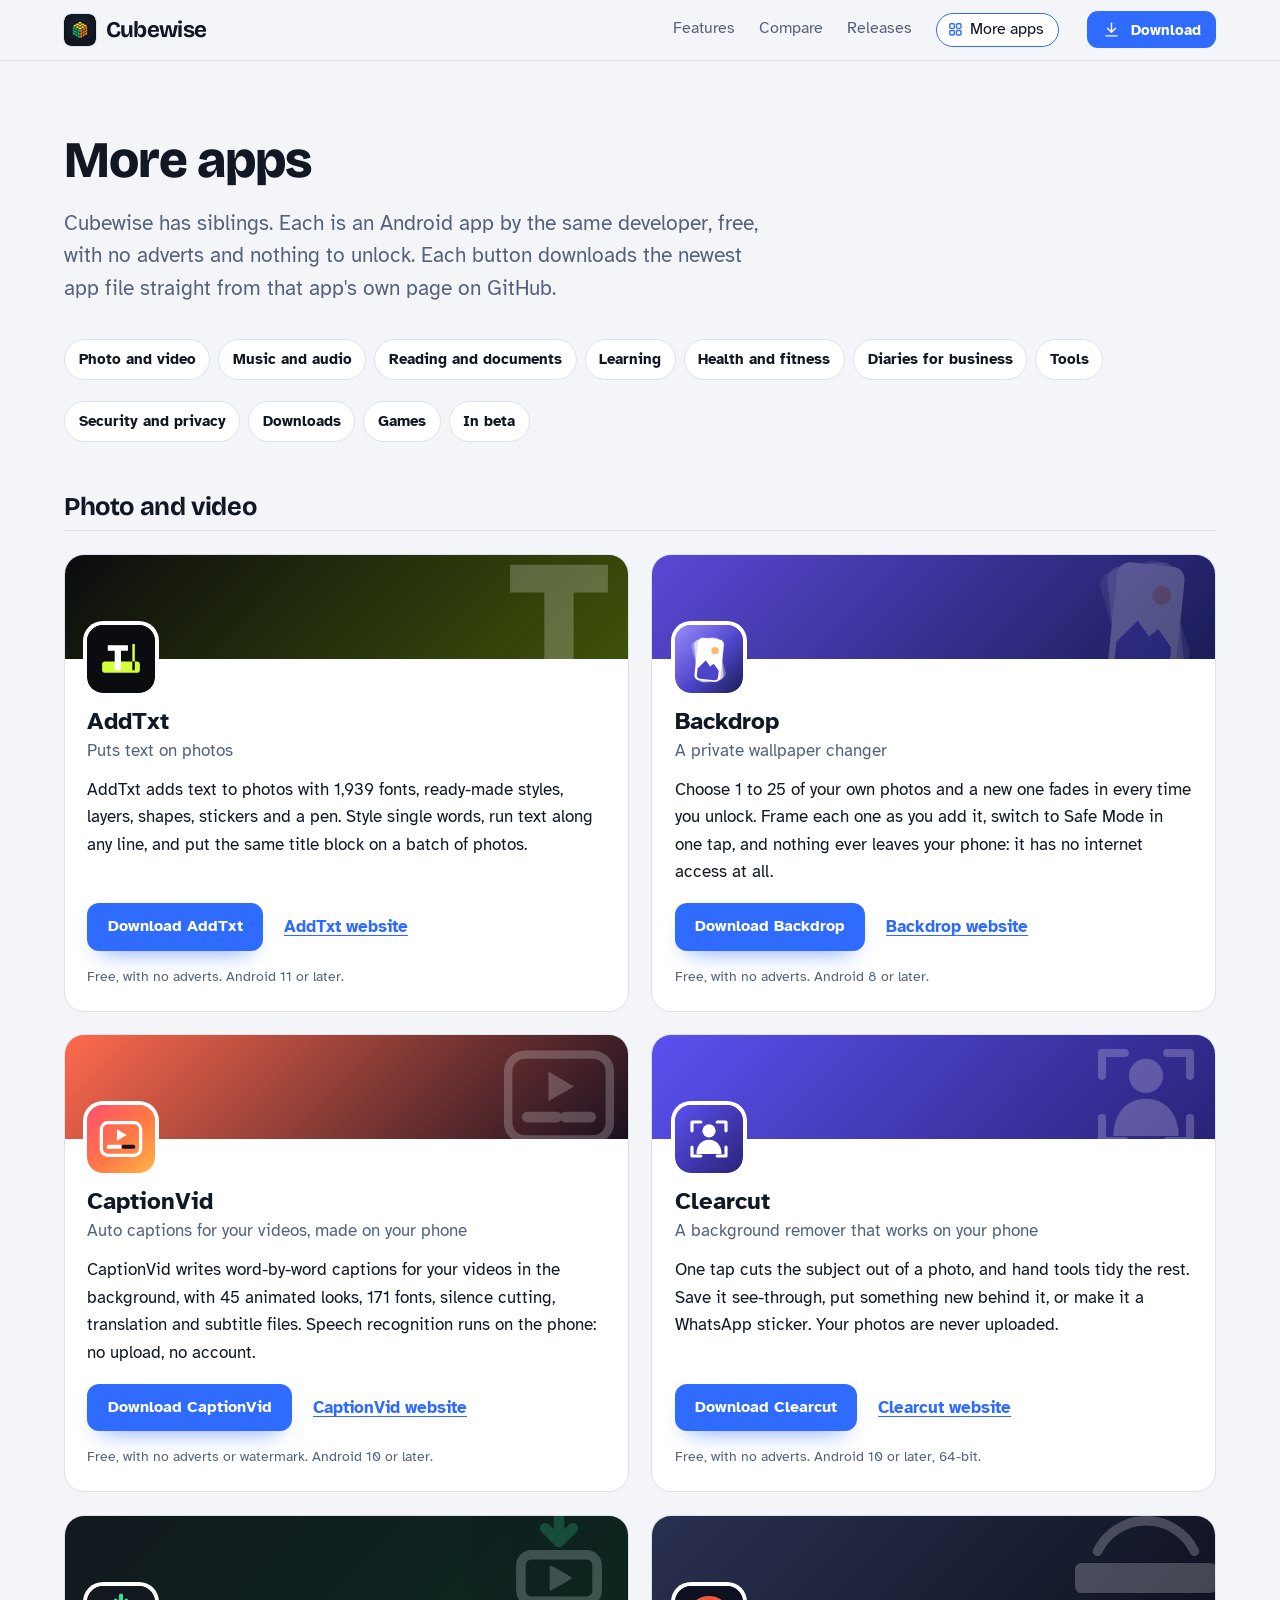
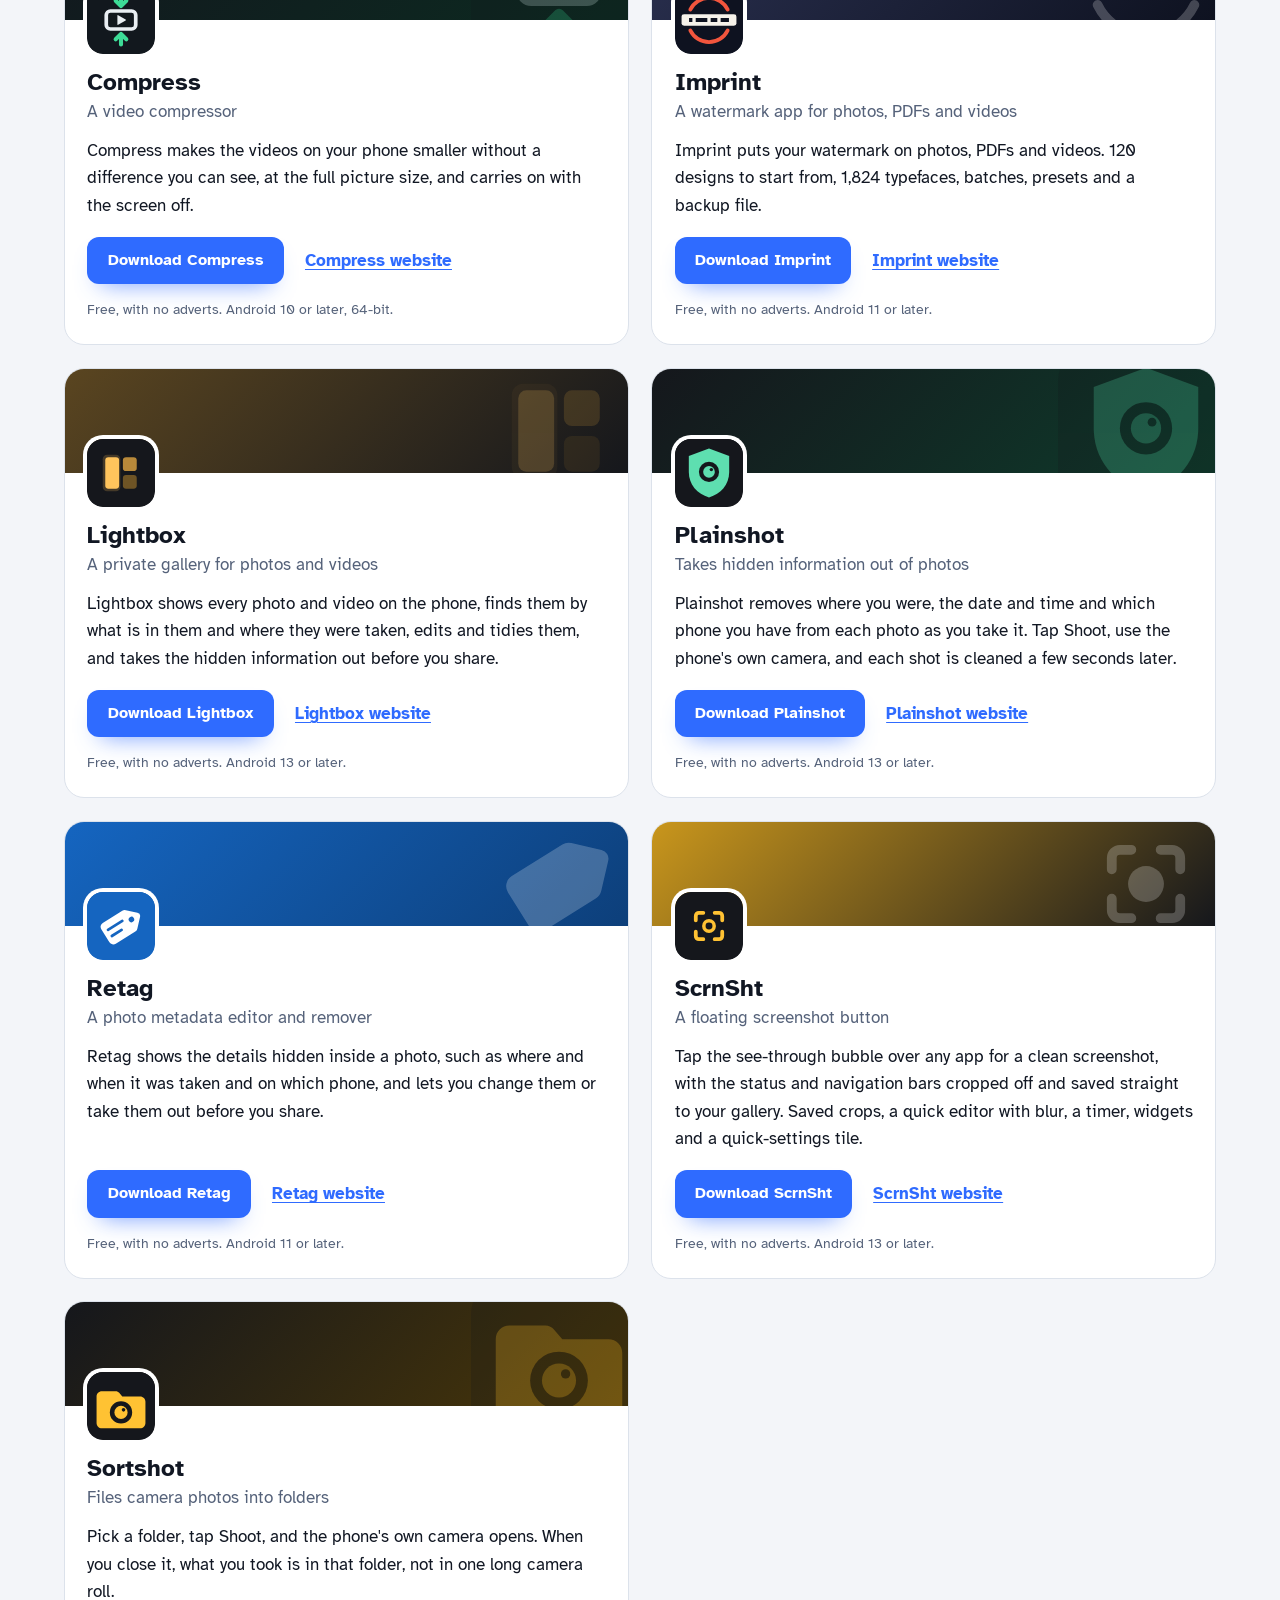
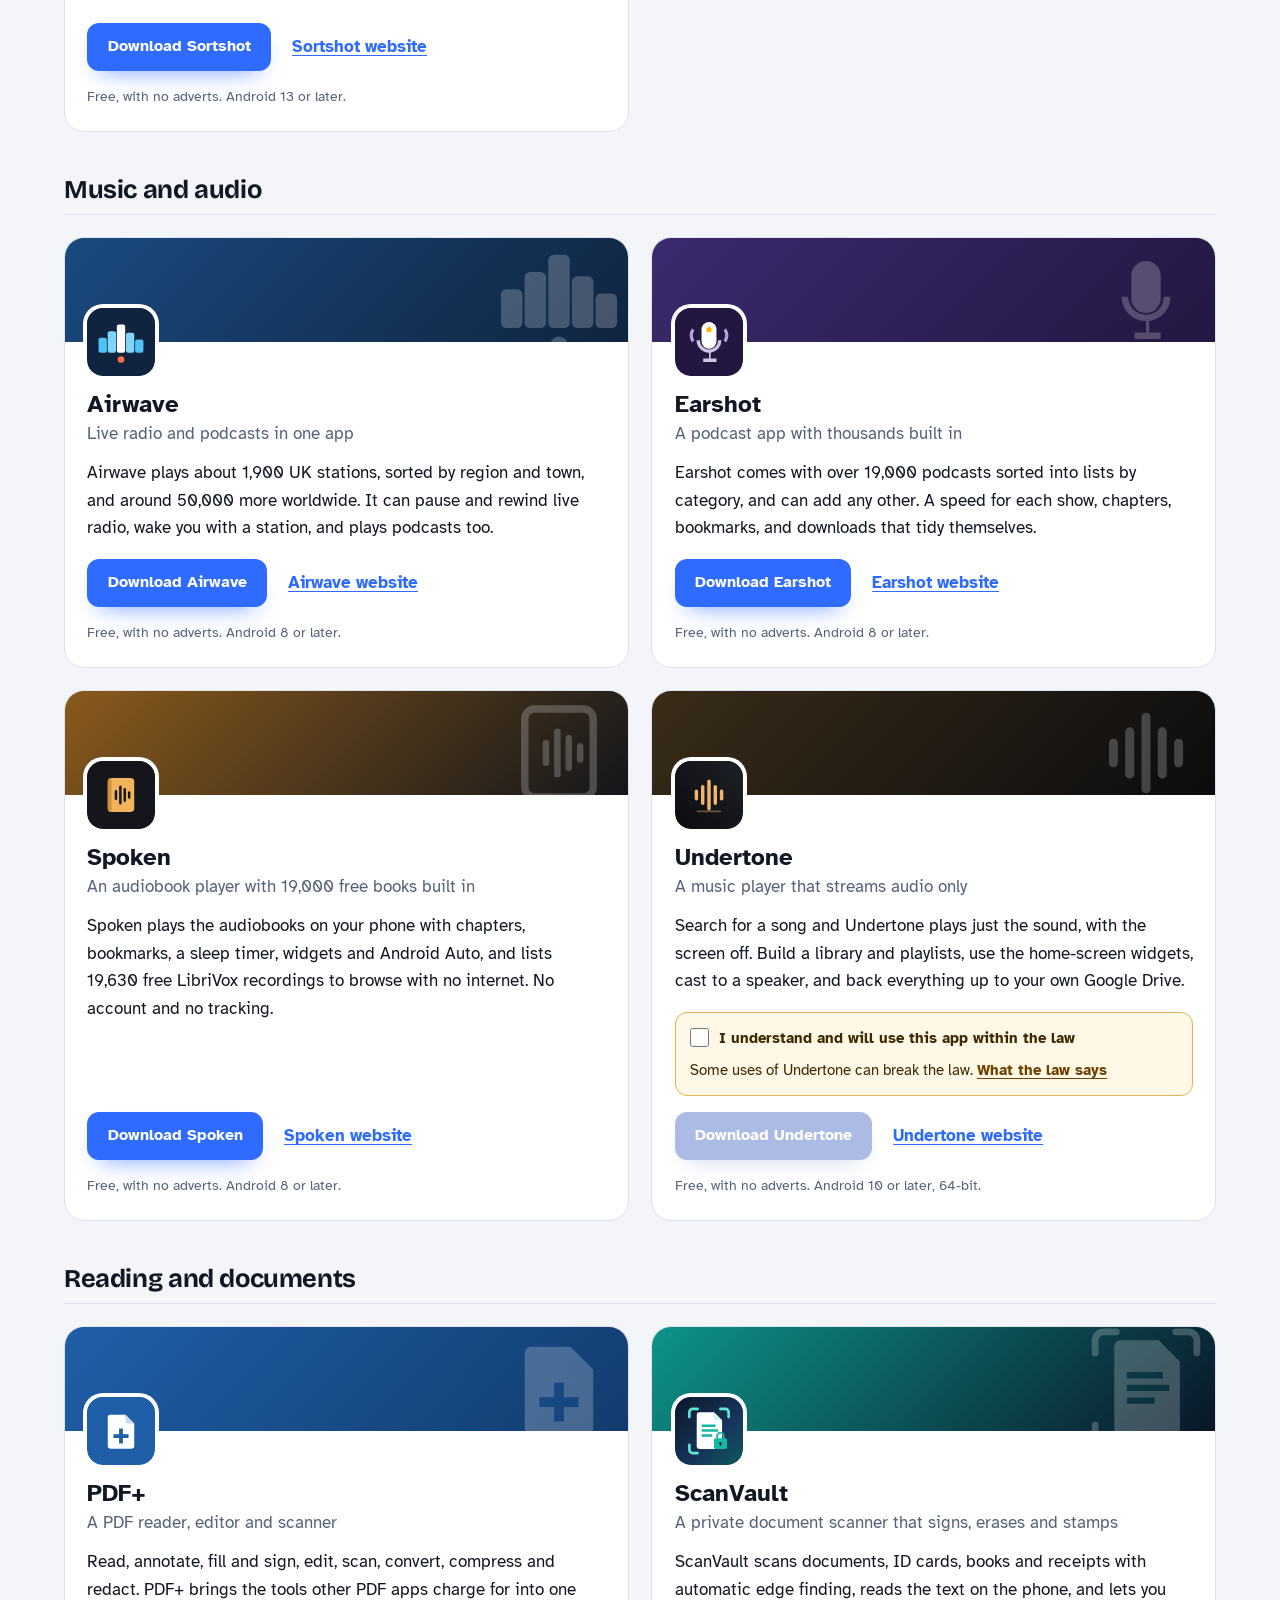
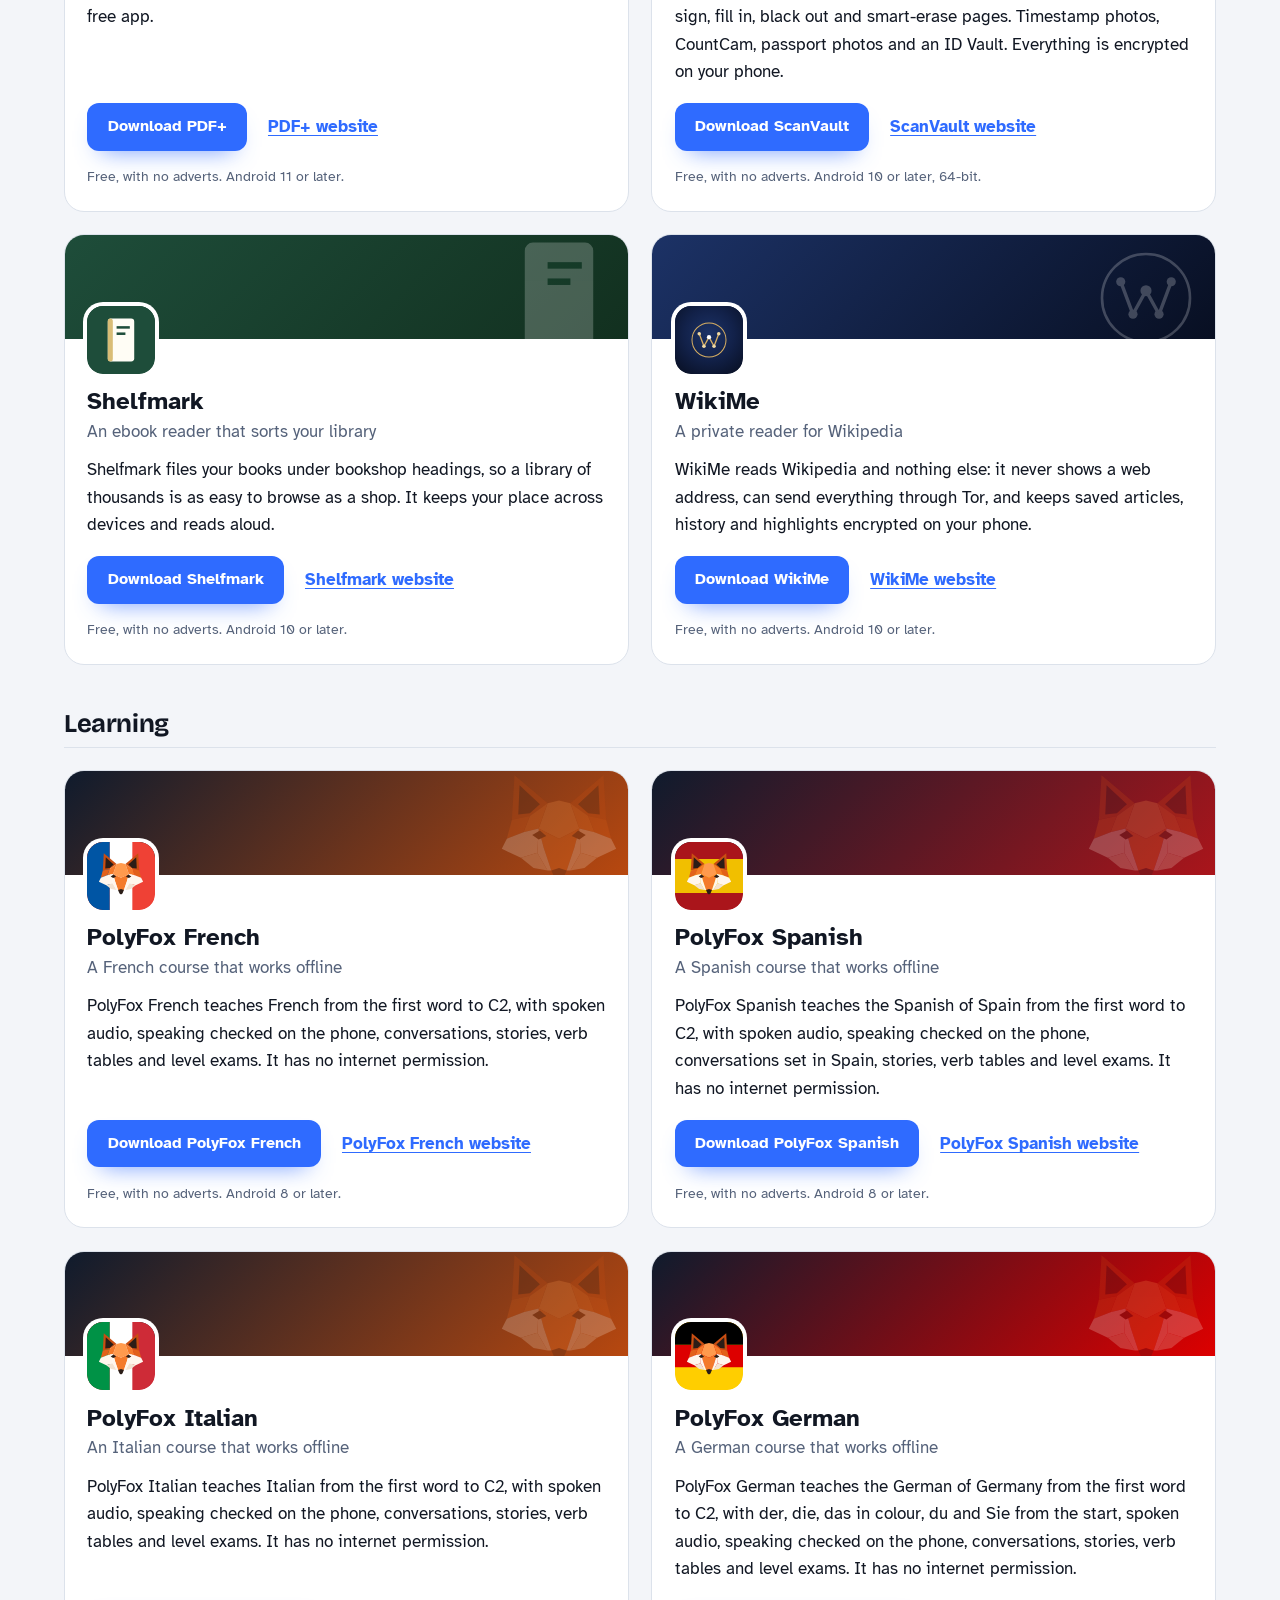
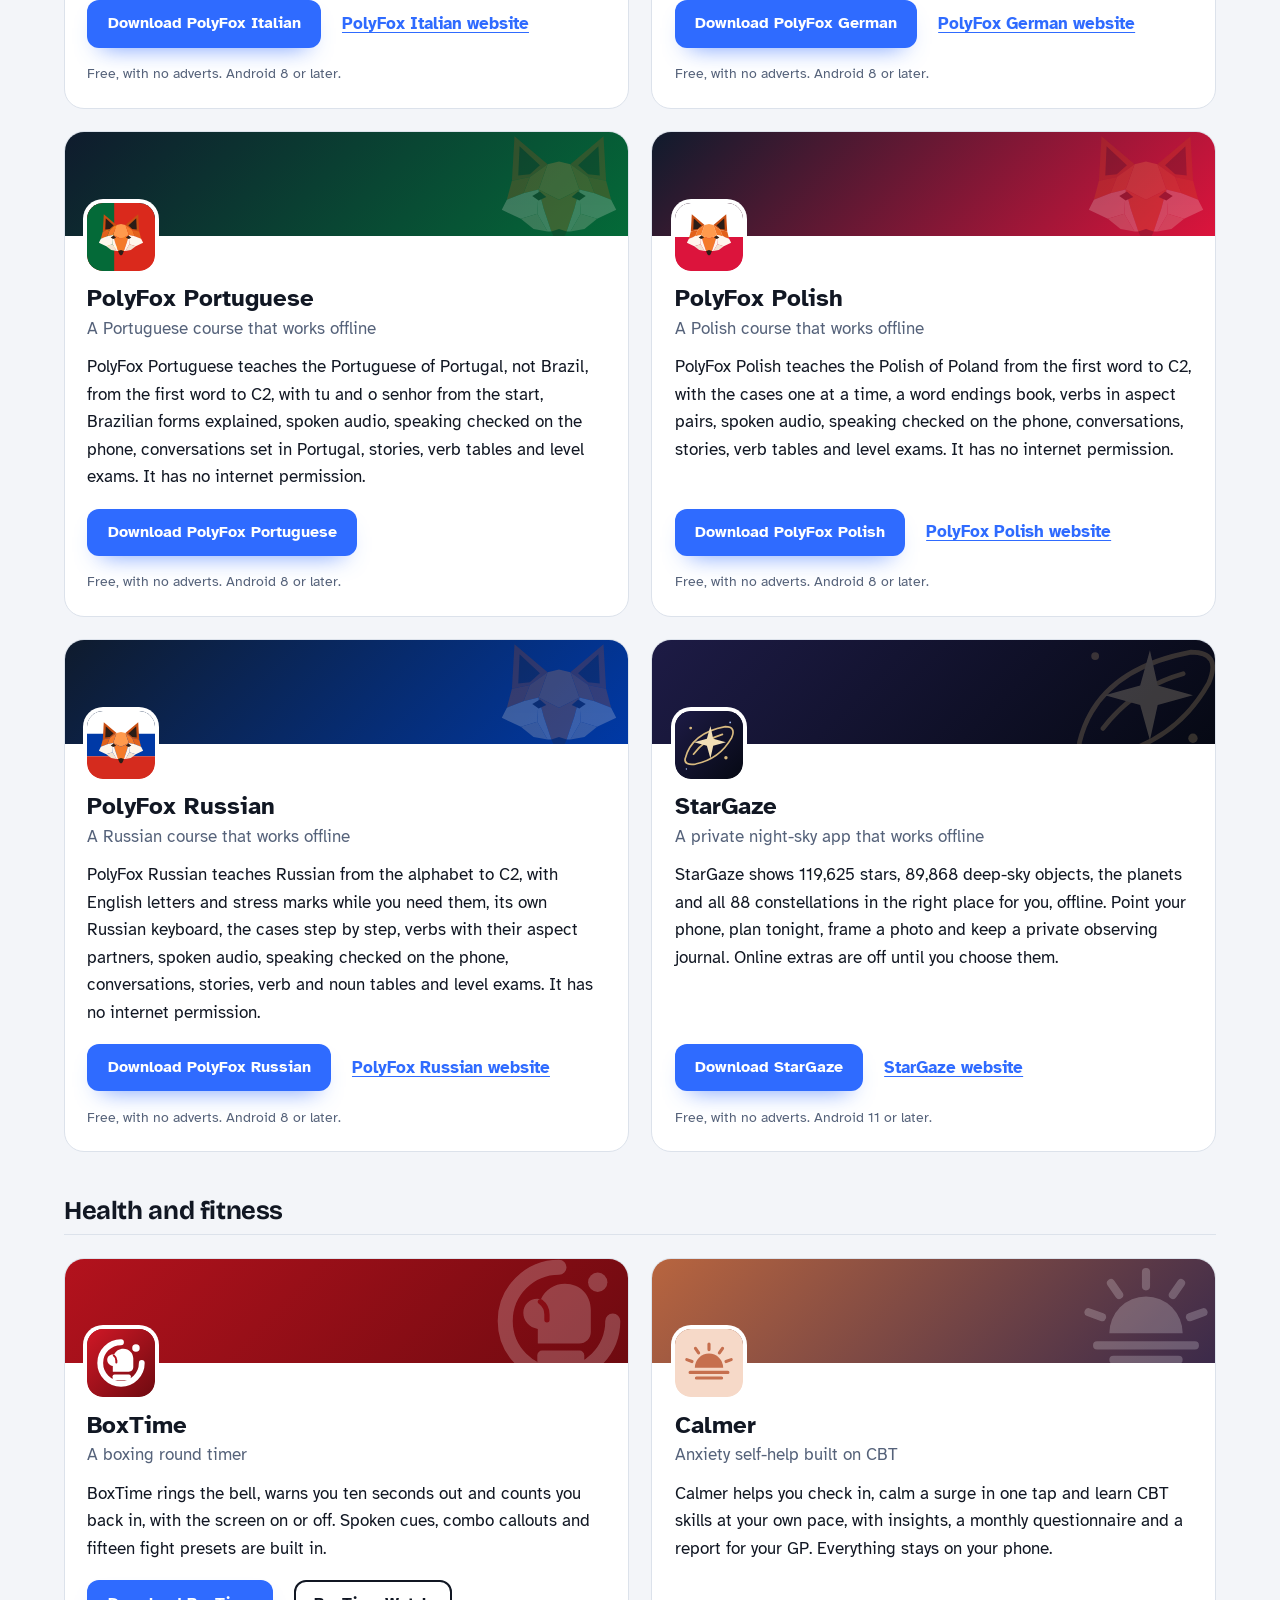
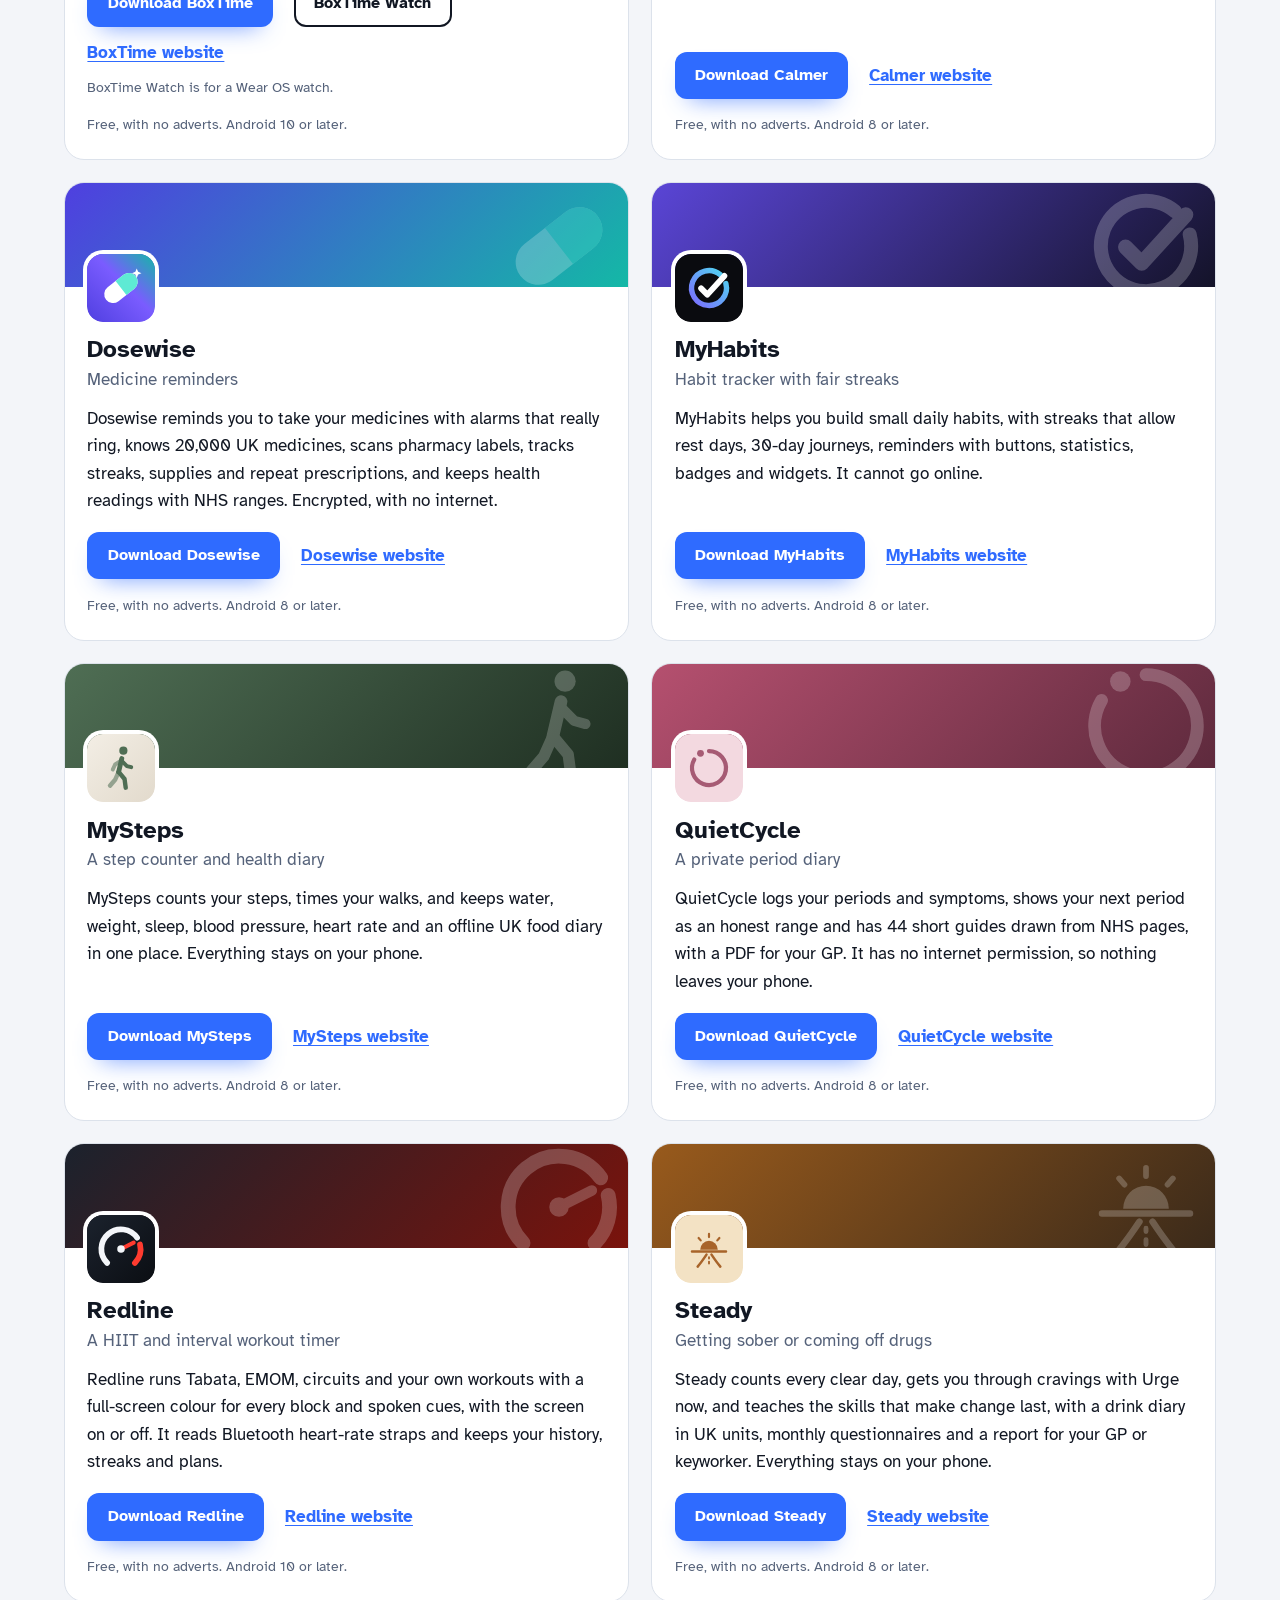
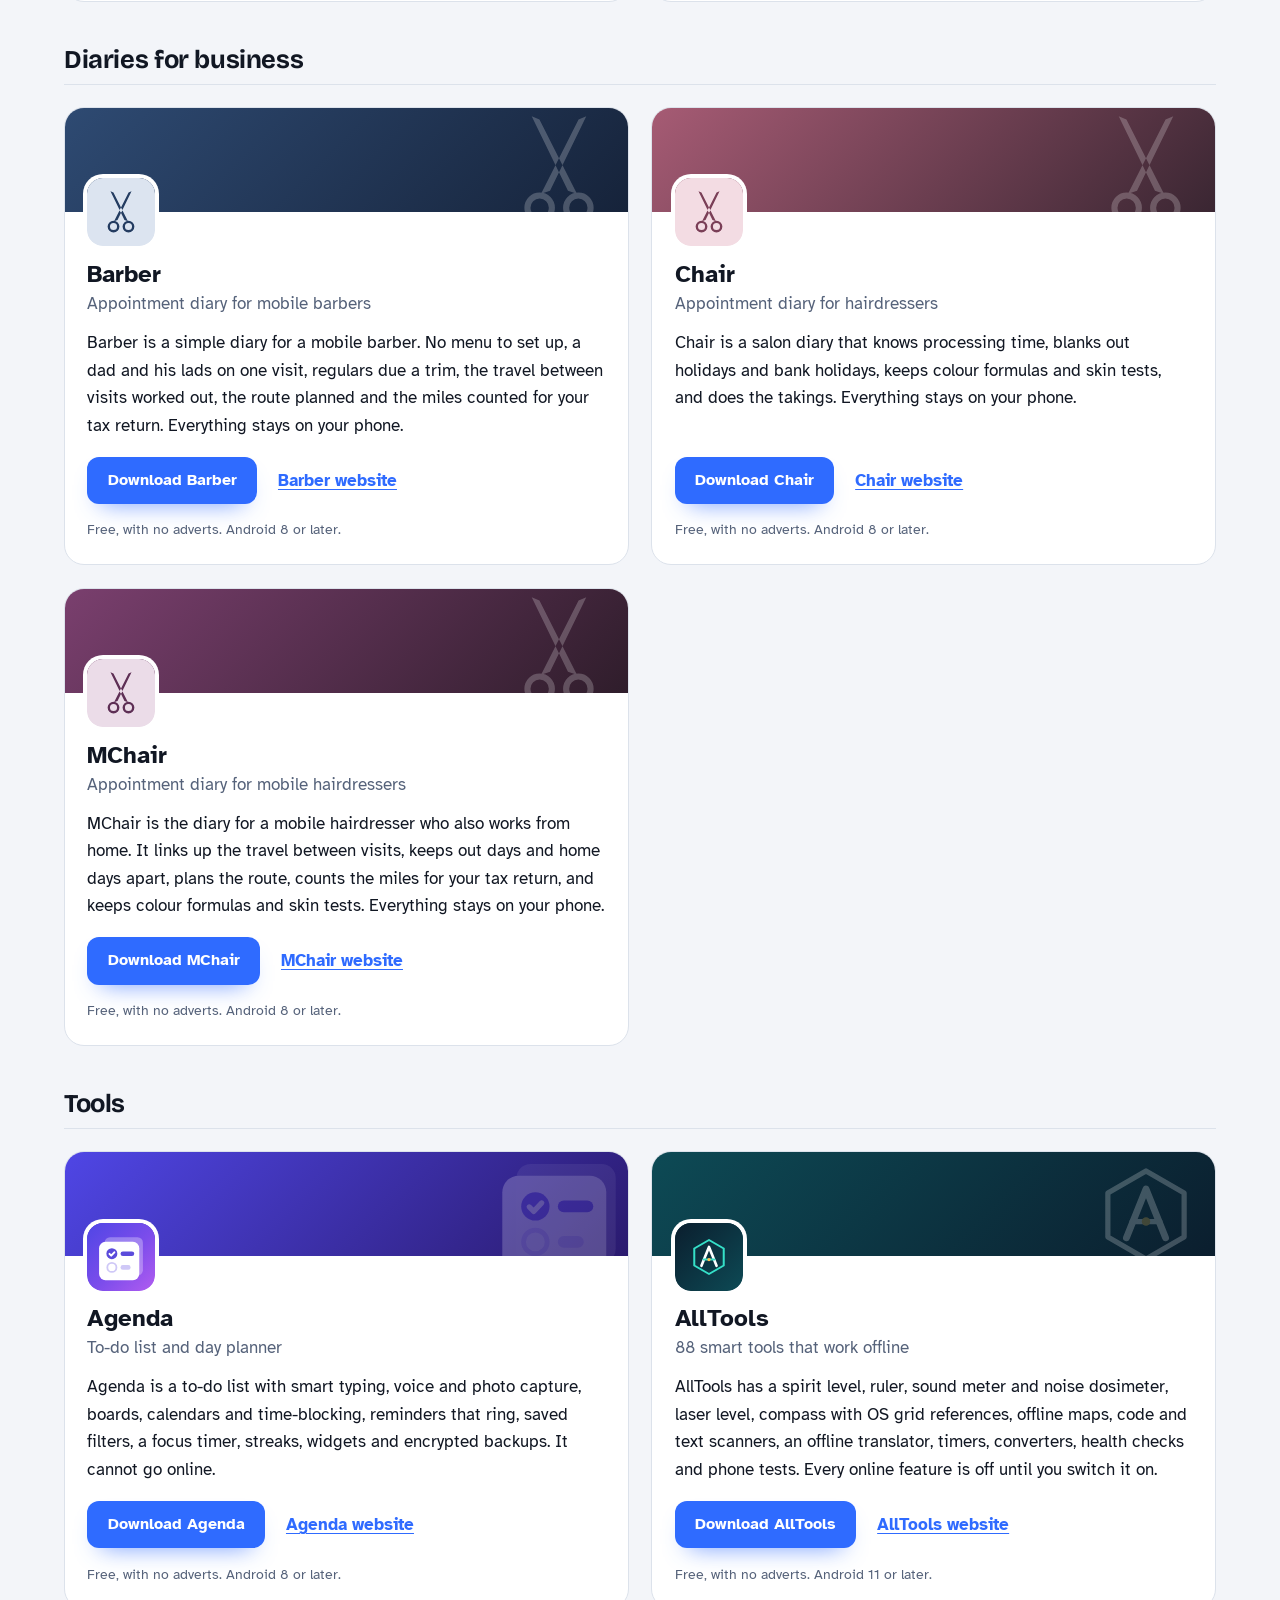
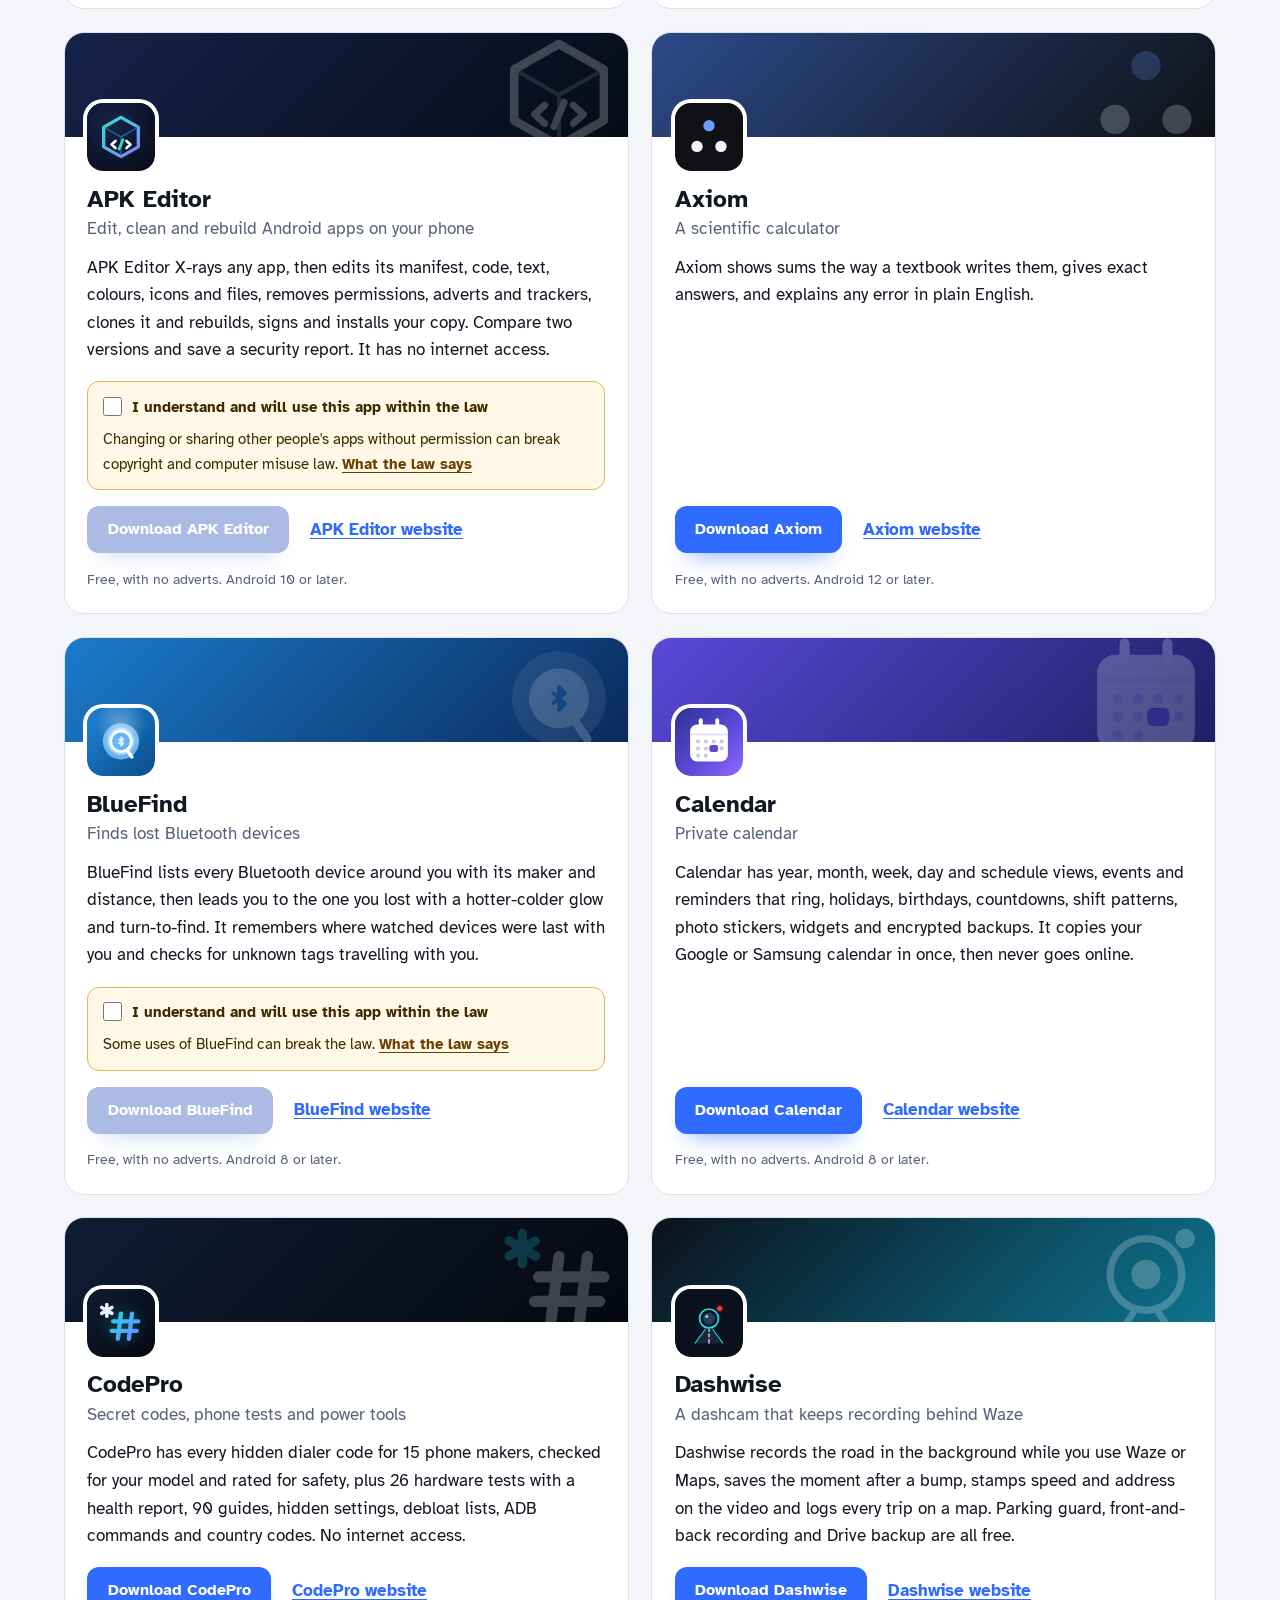
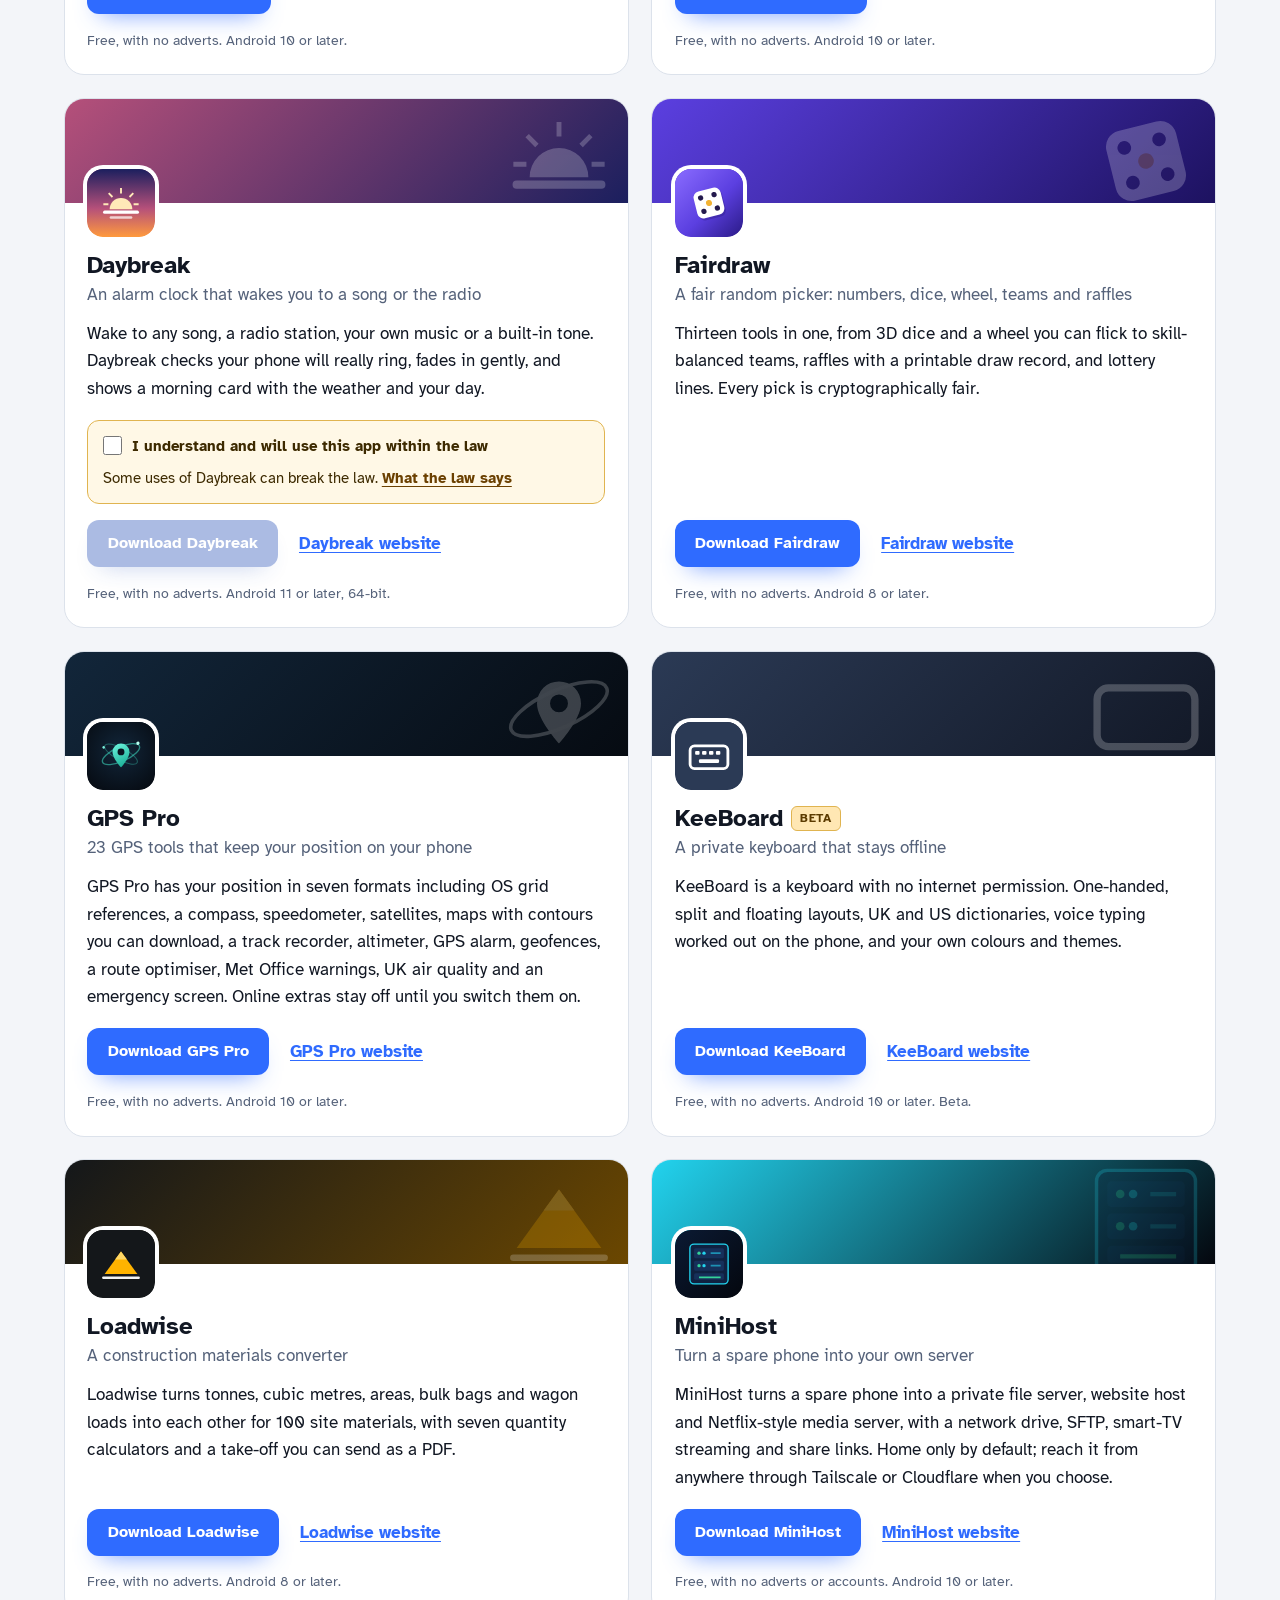
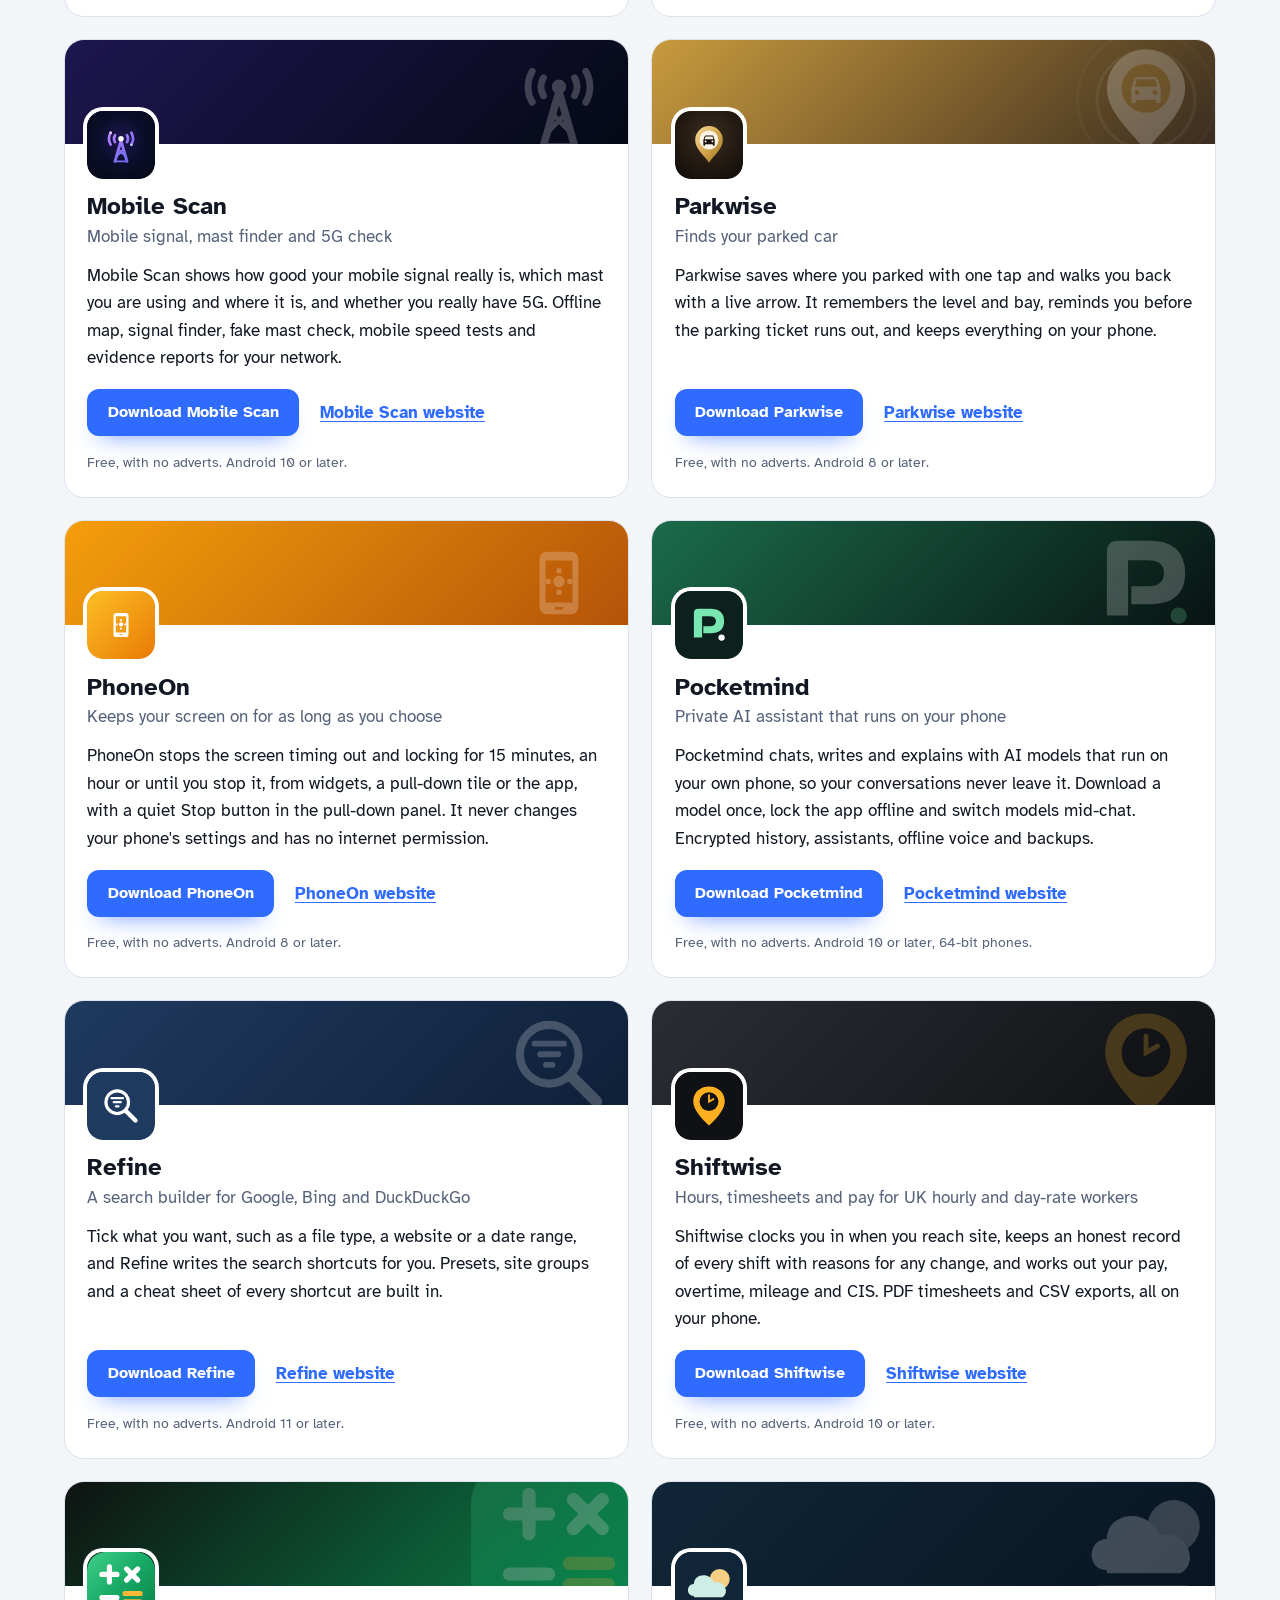
==== commit 6720aeda: "More apps: add APK Editor" ====
--- a/more-apps.html
+++ b/more-apps.html
@@ -4,7 +4,7 @@
 <meta charset="utf-8">
 <meta name="viewport" content="width=device-width, initial-scale=1">
 <title>More apps from the maker of Cubewise</title>
-<meta name="description" content="All 94 free Android apps from the maker of Cubewise, in one list by category, each with its download and a link to its website.">
+<meta name="description" content="All 95 free Android apps from the maker of Cubewise, in one list by category, each with its download and a link to its website.">
 <meta name="author" content="Jonathan Jackson">
 <link rel="canonical" href="https://customgpter.github.io/cubewise/more-apps.html">
 <meta name="theme-color" content="#f3f6fc" media="(prefers-color-scheme: light)">
@@ -12,7 +12,7 @@
 <meta property="og:type" content="website">
 <meta property="og:site_name" content="Cubewise">
 <meta property="og:title" content="More apps from the maker of Cubewise">
-<meta property="og:description" content="All 94 free Android apps from the maker of Cubewise, in one list by category, each with its download and a link to its website.">
+<meta property="og:description" content="All 95 free Android apps from the maker of Cubewise, in one list by category, each with its download and a link to its website.">
 <meta property="og:url" content="https://customgpter.github.io/cubewise/more-apps.html">
 <meta property="og:image" content="https://customgpter.github.io/cubewise/assets/og.png">
 <meta property="og:image:width" content="1200">
@@ -85,7 +85,7 @@
 <li class="mapp" style="--b:#7a3f6e;--b2:#2f1d2b"><div class="mapp-cover" aria-hidden="true"><svg viewBox="0 0 108 108"><g transform="translate(54 54) scale(1.25) translate(-54 -52)"><path fill="#fff" fill-rule="evenodd" d="M37 70.5a7.5 7.5 0 1 0 15 0a7.5 7.5 0 1 0-15 0zM40 70.5a4.5 4.5 0 1 0 9 0a4.5 4.5 0 1 0-9 0zM56 70.5a7.5 7.5 0 1 0 15 0a7.5 7.5 0 1 0-15 0zM59 70.5a4.5 4.5 0 1 0 9 0a4.5 4.5 0 1 0-9 0z"/><path fill="#fff" d="M45.2 63.6 49.6 62.2 67.4 25.6 63.6 27.2zM62.8 63.6 58.4 62.2 40.6 25.6 44.4 27.2z"/><circle cx="54" cy="49.8" r="1.8" fill="none"/></g></svg></div><div class="mapp-body"><svg class="mapp-icon" viewBox="0 0 108 108" aria-hidden="true"><rect width="108" height="108" rx="24" fill="#EBDCE8"/><g transform="translate(54 54) scale(1.25) translate(-54 -52)"><path fill="#5E2F55" fill-rule="evenodd" d="M37 70.5a7.5 7.5 0 1 0 15 0a7.5 7.5 0 1 0-15 0zM40 70.5a4.5 4.5 0 1 0 9 0a4.5 4.5 0 1 0-9 0zM56 70.5a7.5 7.5 0 1 0 15 0a7.5 7.5 0 1 0-15 0zM59 70.5a4.5 4.5 0 1 0 9 0a4.5 4.5 0 1 0-9 0z"/><path fill="#5E2F55" d="M45.2 63.6 49.6 62.2 67.4 25.6 63.6 27.2zM62.8 63.6 58.4 62.2 40.6 25.6 44.4 27.2z"/><circle cx="54" cy="49.8" r="1.8" fill="#EBDCE8"/></g></svg><h3>MChair</h3><p class="mapp-kind">Appointment diary for mobile hairdressers</p><p class="mapp-say">MChair is the diary for a mobile hairdresser who also works from home. It links up the travel between visits, keeps out days and home days apart, plans the route, counts the miles for your tax return, and keeps colour formulas and skin tests. Everything stays on your phone.</p><p class="mapp-go"><a class="button" href="https://github.com/CustomGPTer/mchair/releases/latest/download/MChair.apk">Download MChair</a><a class="mapp-site" href="https://customgpter.github.io/mchair/">MChair website</a></p><p class="mapp-needs">Free, with no adverts. Android 8 or later.</p></div></li></ul></div>
 <div class="mapps-group" role="group" aria-labelledby="apps-tools"><h2 class="mapps-cat" id="apps-tools">Tools</h2>
 <ul class="mapps"><li class="mapp" style="--b:#4f46e5;--b2:#2a1a6e"><div class="mapp-cover" aria-hidden="true"><svg viewBox="0 0 108 108"><g transform="translate(54 56) scale(1.45) translate(-52 -56)"><rect x="34" y="33" width="42" height="42" rx="6" fill="#fff" fill-opacity=".3"/><rect x="28" y="38" width="44" height="42" rx="7" fill="#fff" fill-opacity=".95"/><circle cx="42" cy="51" r="6" fill="#5b4bdb"/><path d="M39.4 51.2l1.9 1.9 3.4-3.6" stroke="#fff" stroke-width="2.2" fill="none" stroke-linecap="round" stroke-linejoin="round"/><rect x="51.5" y="48.5" width="15" height="5" rx="2.5" fill="#5b4bdb"/><circle cx="42" cy="66" r="5" fill="none" stroke="#cfc8f7" stroke-width="2"/><rect x="51.5" y="63.5" width="11" height="5" rx="2.5" fill="#cfc8f7"/></g></svg></div><div class="mapp-body"><svg class="mapp-icon" viewBox="0 0 108 108" aria-hidden="true"><defs><linearGradient id="i-agenda-agi" x1="0" y1="0" x2="1" y2="1"><stop offset="0" stop-color="#4f46e5"/><stop offset=".55" stop-color="#7c4deb"/><stop offset="1" stop-color="#b15cf0"/></linearGradient></defs><rect width="108" height="108" rx="24" fill="url(#i-agenda-agi)"/><g transform="translate(54 56) scale(1.45) translate(-52 -56)"><rect x="34" y="33" width="42" height="42" rx="6" fill="#fff" fill-opacity=".3"/><rect x="28" y="38" width="44" height="42" rx="7" fill="#fff"/><circle cx="42" cy="51" r="6" fill="#5b4bdb"/><path d="M39.4 51.2l1.9 1.9 3.4-3.6" stroke="#fff" stroke-width="2.2" fill="none" stroke-linecap="round" stroke-linejoin="round"/><rect x="51.5" y="48.5" width="15" height="5" rx="2.5" fill="#5b4bdb"/><circle cx="42" cy="66" r="5" fill="none" stroke="#cfc8f7" stroke-width="2"/><rect x="51.5" y="63.5" width="11" height="5" rx="2.5" fill="#cfc8f7"/></g></svg><h3>Agenda</h3><p class="mapp-kind">To-do list and day planner</p><p class="mapp-say">Agenda is a to-do list with smart typing, voice and photo capture, boards, calendars and time-blocking, reminders that ring, saved filters, a focus timer, streaks, widgets and encrypted backups. It cannot go online.</p><p class="mapp-go"><a class="button" href="https://github.com/CustomGPTer/agenda/releases/latest/download/Agenda.apk">Download Agenda</a><a class="mapp-site" href="https://customgpter.github.io/agenda/">Agenda website</a></p><p class="mapp-needs">Free, with no adverts. Android 8 or later.</p></div></li>
-<li class="mapp" style="--b:#0d4a55;--b2:#0b1e2e"><div class="mapp-cover" aria-hidden="true"><svg viewBox="0 0 108 108"><path d="M54 27L77.4 40.5L77.4 67.5L54 81L30.6 67.5L30.6 40.5Z" stroke="#fff" stroke-width="3.2" stroke-linejoin="round" fill="none"/><path d="M42 68L54 38L66 68" stroke="#fff" stroke-width="4.2" stroke-linecap="round" stroke-linejoin="round" fill="none"/><path d="M45.5 58L62.5 58" stroke="#fff" stroke-width="3.2" stroke-linecap="round"/><circle cx="54" cy="58" r="2.6" fill="#ffc24b"/></svg></div><div class="mapp-body"><svg class="mapp-icon" viewBox="0 0 108 108" aria-hidden="true"><defs><linearGradient id="i-alltools-atbg" x1="0" y1="0" x2="1" y2="1"><stop offset="0" stop-color="#0b1e2e"/><stop offset="1" stop-color="#0d4a55"/></linearGradient></defs><rect width="108" height="108" rx="24" fill="url(#i-alltools-atbg)"/><path d="M54 27L77.4 40.5L77.4 67.5L54 81L30.6 67.5L30.6 40.5Z" stroke="#35e0c8" stroke-width="3.2" stroke-linejoin="round" fill="none"/><path d="M42 68L54 38L66 68" stroke="#fff" stroke-width="4.2" stroke-linecap="round" stroke-linejoin="round" fill="none"/><path d="M45.5 58L62.5 58" stroke="#35e0c8" stroke-width="3.2" stroke-linecap="round"/><circle cx="54" cy="58" r="2.6" fill="#ffc24b"/></svg><h3>AllTools</h3><p class="mapp-kind">88 smart tools that work offline</p><p class="mapp-say">AllTools has a spirit level, ruler, sound meter and noise dosimeter, laser level, compass with OS grid references, offline maps, code and text scanners, an offline translator, timers, converters, health checks and phone tests. Every online feature is off until you switch it on.</p><p class="mapp-go"><a class="button" href="https://github.com/CustomGPTer/alltools/releases/latest/download/AllTools.apk">Download AllTools</a><a class="mapp-site" href="https://customgpter.github.io/alltools/">AllTools website</a></p><p class="mapp-needs">Free, with no adverts. Android 11 or later.</p></div></li><li class="mapp" style="--b:#2c4a8a;--b2:#0f1115"><div class="mapp-cover" aria-hidden="true"><svg viewBox="0 0 108 108"><circle cx="54" cy="36" r="9" fill="#6c9bff"/><circle cx="35" cy="69" r="9" fill="#f3f5f8"/><circle cx="73" cy="69" r="9" fill="#f3f5f8"/></svg></div><div class="mapp-body"><svg class="mapp-icon" viewBox="0 0 108 108" aria-hidden="true"><rect width="108" height="108" rx="24" fill="#0f1115"/><circle cx="54" cy="36" r="9" fill="#6c9bff"/><circle cx="35" cy="69" r="9" fill="#f3f5f8"/><circle cx="73" cy="69" r="9" fill="#f3f5f8"/></svg><h3>Axiom</h3><p class="mapp-kind">A scientific calculator</p><p class="mapp-say">Axiom shows sums the way a textbook writes them, gives exact answers, and explains any error in plain English.</p><p class="mapp-go"><a class="button" href="https://github.com/CustomGPTer/axiom/releases/latest/download/Axiom.apk">Download Axiom</a><a class="mapp-site" href="https://customgpter.github.io/axiom/">Axiom website</a></p><p class="mapp-needs">Free, with no adverts. Android 12 or later.</p></div></li>
+<li class="mapp" style="--b:#0d4a55;--b2:#0b1e2e"><div class="mapp-cover" aria-hidden="true"><svg viewBox="0 0 108 108"><path d="M54 27L77.4 40.5L77.4 67.5L54 81L30.6 67.5L30.6 40.5Z" stroke="#fff" stroke-width="3.2" stroke-linejoin="round" fill="none"/><path d="M42 68L54 38L66 68" stroke="#fff" stroke-width="4.2" stroke-linecap="round" stroke-linejoin="round" fill="none"/><path d="M45.5 58L62.5 58" stroke="#fff" stroke-width="3.2" stroke-linecap="round"/><circle cx="54" cy="58" r="2.6" fill="#ffc24b"/></svg></div><div class="mapp-body"><svg class="mapp-icon" viewBox="0 0 108 108" aria-hidden="true"><defs><linearGradient id="i-alltools-atbg" x1="0" y1="0" x2="1" y2="1"><stop offset="0" stop-color="#0b1e2e"/><stop offset="1" stop-color="#0d4a55"/></linearGradient></defs><rect width="108" height="108" rx="24" fill="url(#i-alltools-atbg)"/><path d="M54 27L77.4 40.5L77.4 67.5L54 81L30.6 67.5L30.6 40.5Z" stroke="#35e0c8" stroke-width="3.2" stroke-linejoin="round" fill="none"/><path d="M42 68L54 38L66 68" stroke="#fff" stroke-width="4.2" stroke-linecap="round" stroke-linejoin="round" fill="none"/><path d="M45.5 58L62.5 58" stroke="#35e0c8" stroke-width="3.2" stroke-linecap="round"/><circle cx="54" cy="58" r="2.6" fill="#ffc24b"/></svg><h3>AllTools</h3><p class="mapp-kind">88 smart tools that work offline</p><p class="mapp-say">AllTools has a spirit level, ruler, sound meter and noise dosimeter, laser level, compass with OS grid references, offline maps, code and text scanners, an offline translator, timers, converters, health checks and phone tests. Every online feature is off until you switch it on.</p><p class="mapp-go"><a class="button" href="https://github.com/CustomGPTer/alltools/releases/latest/download/AllTools.apk">Download AllTools</a><a class="mapp-site" href="https://customgpter.github.io/alltools/">AllTools website</a></p><p class="mapp-needs">Free, with no adverts. Android 11 or later.</p></div></li><li class="mapp is-gated" style="--b:#16234a;--b2:#070b16"><div class="mapp-cover" aria-hidden="true"><svg viewBox="0 0 108 108"><g transform="translate(54 54) scale(1.25) translate(-54 -52)"><path d="M54 27L76 39.5L76 64.5L54 77L32 64.5L32 39.5Z" stroke="#fff" stroke-width="4.2" stroke-linejoin="round" fill="none"/><path d="M32 39.5L54 52L76 39.5M54 52L54 77" stroke="#fff" stroke-width="2" stroke-linecap="round" fill="none" opacity=".5"/><path d="M47 57L42 61.5L47 66M61 57L66 61.5L61 66" stroke="#fff" stroke-width="3.4" stroke-linecap="round" stroke-linejoin="round" fill="none"/><path d="M56.5 55.5L51.5 67.5" stroke="#fff" stroke-width="3.4" stroke-linecap="round"/></g></svg></div><div class="mapp-body"><svg class="mapp-icon" viewBox="0 0 108 108" aria-hidden="true"><defs><radialGradient id="i-apkeditor-aebg" cx="40" cy="34" r="96" gradientUnits="userSpaceOnUse"><stop offset="0" stop-color="#16234a"/><stop offset="1" stop-color="#070b16"/></radialGradient><linearGradient id="i-apkeditor-aehx" x1="32" y1="27" x2="76" y2="77" gradientUnits="userSpaceOnUse"><stop offset="0" stop-color="#2ee6c5"/><stop offset="1" stop-color="#8b7cff"/></linearGradient></defs><rect width="108" height="108" rx="24" fill="url(#i-apkeditor-aebg)"/><g transform="translate(54 54) scale(1.25) translate(-54 -52)"><path d="M54 27L76 39.5L76 64.5L54 77L32 64.5L32 39.5Z" stroke="url(#i-apkeditor-aehx)" stroke-width="4.2" stroke-linejoin="round" fill="none"/><path d="M32 39.5L54 52L76 39.5M54 52L54 77" stroke="#3d8fd6" stroke-width="2" stroke-linecap="round" fill="none" opacity=".55"/><path d="M47 57L42 61.5L47 66M61 57L66 61.5L61 66" stroke="#fff" stroke-width="3.4" stroke-linecap="round" stroke-linejoin="round" fill="none"/><path d="M56.5 55.5L51.5 67.5" stroke="#2ee6c5" stroke-width="3.4" stroke-linecap="round"/></g></svg><h3>APK Editor</h3><p class="mapp-kind">Edit, clean and rebuild Android apps on your phone</p><p class="mapp-say">APK Editor X-rays any app, then edits its manifest, code, text, colours, icons and files, removes permissions, adverts and trackers, clones it and rebuilds, signs and installs your copy. Compare two versions and save a security report. It has no internet access.</p><div class="mapp-law" data-gate><label><input type="checkbox"> I understand and will use this app within the law</label><p>Changing or sharing other people's apps without permission can break copyright and computer misuse law. <a href="https://customgpter.github.io/apkeditor/terms.html#law">What the law says</a></p><noscript><p>Turn on JavaScript to download, or use the <a href="https://customgpter.github.io/apkeditor/">APK Editor website</a>.</p></noscript></div><p class="mapp-go"><a class="button" data-href="https://github.com/CustomGPTer/apkeditor/releases/latest/download/APKEditor.apk" aria-disabled="true" role="link" tabindex="-1">Download APK Editor</a><a class="mapp-site" href="https://customgpter.github.io/apkeditor/">APK Editor website</a></p><p class="mapp-needs">Free, with no adverts. Android 10 or later.</p></div></li><li class="mapp" style="--b:#2c4a8a;--b2:#0f1115"><div class="mapp-cover" aria-hidden="true"><svg viewBox="0 0 108 108"><circle cx="54" cy="36" r="9" fill="#6c9bff"/><circle cx="35" cy="69" r="9" fill="#f3f5f8"/><circle cx="73" cy="69" r="9" fill="#f3f5f8"/></svg></div><div class="mapp-body"><svg class="mapp-icon" viewBox="0 0 108 108" aria-hidden="true"><rect width="108" height="108" rx="24" fill="#0f1115"/><circle cx="54" cy="36" r="9" fill="#6c9bff"/><circle cx="35" cy="69" r="9" fill="#f3f5f8"/><circle cx="73" cy="69" r="9" fill="#f3f5f8"/></svg><h3>Axiom</h3><p class="mapp-kind">A scientific calculator</p><p class="mapp-say">Axiom shows sums the way a textbook writes them, gives exact answers, and explains any error in plain English.</p><p class="mapp-go"><a class="button" href="https://github.com/CustomGPTer/axiom/releases/latest/download/Axiom.apk">Download Axiom</a><a class="mapp-site" href="https://customgpter.github.io/axiom/">Axiom website</a></p><p class="mapp-needs">Free, with no adverts. Android 12 or later.</p></div></li>
 <li class="mapp is-gated" style="--b:#1b7bcb;--b2:#0a2a5c"><div class="mapp-cover" aria-hidden="true"><svg viewBox="0 0 108 108"><circle cx="54" cy="52.92" r="28.8" fill="#fff" fill-opacity=".35"/><path d="M63 65.88L71.28 77.76" stroke="#fff" stroke-width="5.4" stroke-linecap="round"/><circle cx="54" cy="52.92" r="18.36" fill="#fff" fill-opacity=".95"/><path d="M50.4 49.75L57.6 56.09L54 60.12L54 45.72L57.6 49.75L50.4 56.09" fill="none" stroke="#1B7BCB" stroke-width="2.2" stroke-linecap="round" stroke-linejoin="round"/></svg></div><div class="mapp-body"><svg class="mapp-icon" viewBox="0 0 108 108" aria-hidden="true"><defs><linearGradient id="i-bluefind-bfa" gradientUnits="userSpaceOnUse" x1="18" y1="18" x2="90" y2="90"><stop offset="0" stop-color="#1B7BCB"/><stop offset="1" stop-color="#0D5596"/></linearGradient><radialGradient id="i-bluefind-bfb" gradientUnits="userSpaceOnUse" cx="54" cy="26" r="40"><stop offset="0" stop-color="#fff" stop-opacity=".33"/><stop offset="1" stop-color="#fff" stop-opacity="0"/></radialGradient><radialGradient id="i-bluefind-bfc" gradientUnits="userSpaceOnUse" cx="54" cy="39.6" r="39.6"><stop offset="0" stop-color="#B7E0FF"/><stop offset=".6" stop-color="#7FC0F5"/><stop offset="1" stop-color="#6AB0EC"/></radialGradient><radialGradient id="i-bluefind-bfd" gradientUnits="userSpaceOnUse" cx="54" cy="52.92" r="14.4"><stop offset="0" stop-color="#79C3FF"/><stop offset="1" stop-color="#5AAEF5"/></radialGradient></defs><rect width="108" height="108" rx="24" fill="url(#i-bluefind-bfa)"/><rect width="108" height="108" rx="24" fill="url(#i-bluefind-bfb)"/><circle cx="54" cy="52.92" r="28.8" fill="url(#i-bluefind-bfc)"/><circle cx="54" cy="52.92" r="21.6" fill="#fff" fill-opacity=".35"/><path d="M63 65.88L71.28 77.76" stroke="#fff" stroke-width="5.4" stroke-linecap="round"/><circle cx="54" cy="52.92" r="18.36" fill="#fff"/><circle cx="54" cy="52.92" r="14.04" fill="url(#i-bluefind-bfd)"/><path d="M50.4 49.75L57.6 56.09L54 60.12L54 45.72L57.6 49.75L50.4 56.09" fill="none" stroke="#fff" stroke-width="1.87" stroke-linecap="round" stroke-linejoin="round"/></svg><h3>BlueFind</h3><p class="mapp-kind">Finds lost Bluetooth devices</p><p class="mapp-say">BlueFind lists every Bluetooth device around you with its maker and distance, then leads you to the one you lost with a hotter-colder glow and turn-to-find. It remembers where watched devices were last with you and checks for unknown tags travelling with you.</p><div class="mapp-law" data-gate><label><input type="checkbox"> I understand and will use this app within the law</label><p>Some uses of BlueFind can break the law. <a href="https://customgpter.github.io/bluefind/terms.html#law">What the law says</a></p><noscript><p>Turn on JavaScript to download, or use the <a href="https://customgpter.github.io/bluefind/">BlueFind website</a>.</p></noscript></div><p class="mapp-go"><a class="button" data-href="https://github.com/CustomGPTer/bluefind/releases/latest/download/BlueFind.apk" aria-disabled="true" role="link" tabindex="-1">Download BlueFind</a><a class="mapp-site" href="https://customgpter.github.io/bluefind/">BlueFind website</a></p><p class="mapp-needs">Free, with no adverts. Android 8 or later.</p></div></li>
 <li class="mapp" style="--b:#5a48d8;--b2:#1d1f63"><div class="mapp-cover" aria-hidden="true"><svg viewBox="0 0 108 108"><g transform="translate(54 55) scale(1.25) translate(-54 -55)"><path d="M39,32 h30 a9,9 0 0 1 9,9 v29 a9,9 0 0 1 -9,9 h-30 a9,9 0 0 1 -9,-9 v-29 a9,9 0 0 1 9,-9 z" fill="#fff" fill-opacity=".95"/><rect x="41" y="24" width="5" height="13" rx="2.5" fill="#fff"/><rect x="62" y="24" width="5" height="13" rx="2.5" fill="#fff"/><rect x="30" y="43.5" width="48" height="2.2" fill="#e3deff"/><g fill="#c9c2f7"><circle cx="40" cy="53.5" r="2.6"/><circle cx="50" cy="53.5" r="2.6"/><circle cx="60" cy="53.5" r="2.6"/><circle cx="70" cy="53.5" r="2.6"/><circle cx="40" cy="62.5" r="2.6"/><circle cx="50" cy="62.5" r="2.6"/><circle cx="70" cy="62.5" r="2.6"/><circle cx="40" cy="71.5" r="2.6"/><circle cx="50" cy="71.5" r="2.6"/></g><rect x="54.5" y="58" width="11" height="9" rx="3" fill="#5a48d8"/></g></svg></div><div class="mapp-body"><svg class="mapp-icon" viewBox="0 0 108 108" aria-hidden="true"><defs><linearGradient id="i-calendar-cli" x1="0" y1="0" x2="1" y2="1"><stop offset="0" stop-color="#2e3192"/><stop offset=".55" stop-color="#5a48d8"/><stop offset="1" stop-color="#8f6bff"/></linearGradient></defs><rect width="108" height="108" rx="24" fill="url(#i-calendar-cli)"/><g transform="translate(54 55) scale(1.25) translate(-54 -55)"><path d="M39,32 h30 a9,9 0 0 1 9,9 v29 a9,9 0 0 1 -9,9 h-30 a9,9 0 0 1 -9,-9 v-29 a9,9 0 0 1 9,-9 z" fill="#fff"/><rect x="41" y="24" width="5" height="13" rx="2.5" fill="#fff"/><rect x="62" y="24" width="5" height="13" rx="2.5" fill="#fff"/><rect x="30" y="43.5" width="48" height="2.2" fill="#e3deff"/><g fill="#c9c2f7"><circle cx="40" cy="53.5" r="2.6"/><circle cx="50" cy="53.5" r="2.6"/><circle cx="60" cy="53.5" r="2.6"/><circle cx="70" cy="53.5" r="2.6"/><circle cx="40" cy="62.5" r="2.6"/><circle cx="50" cy="62.5" r="2.6"/><circle cx="70" cy="62.5" r="2.6"/><circle cx="40" cy="71.5" r="2.6"/><circle cx="50" cy="71.5" r="2.6"/></g><rect x="54.5" y="58" width="11" height="9" rx="3" fill="#5a48d8"/></g></svg><h3>Calendar</h3><p class="mapp-kind">Private calendar</p><p class="mapp-say">Calendar has year, month, week, day and schedule views, events and reminders that ring, holidays, birthdays, countdowns, shift patterns, photo stickers, widgets and encrypted backups. It copies your Google or Samsung calendar in once, then never goes online.</p><p class="mapp-go"><a class="button" href="https://github.com/CustomGPTer/calendar/releases/latest/download/Calendar.apk">Download Calendar</a><a class="mapp-site" href="https://customgpter.github.io/calendar/">Calendar website</a></p><p class="mapp-needs">Free, with no adverts. Android 8 or later.</p></div></li>
 <li class="mapp" style="--b:#0f1c33;--b2:#05080f"><div class="mapp-cover" aria-hidden="true"><svg viewBox="0 0 108 108"><g transform="translate(54 54) scale(1.25) translate(-54 -54)"><path d="M54 42L50 74M68 42L64 74M44 52L76 52M42 64L74 64" fill="none" stroke="#fff" stroke-width="5.5" stroke-linecap="round"/><path d="M36 30.5L36 45.5M29.5 34.25L42.5 41.75M29.5 41.75L42.5 34.25" fill="none" stroke="#22D3EE" stroke-width="4.5" stroke-linecap="round"/></g></svg></div><div class="mapp-body"><svg class="mapp-icon" viewBox="0 0 108 108" aria-hidden="true"><defs><linearGradient id="i-codepro-cpbg" x1="0" y1="0" x2="1" y2="1"><stop offset="0" stop-color="#0F1C33"/><stop offset="1" stop-color="#05080F"/></linearGradient><radialGradient id="i-codepro-cpgl" cx="58" cy="58" r="40" gradientUnits="userSpaceOnUse"><stop offset="0" stop-color="#22D3EE" stop-opacity=".2"/><stop offset="1" stop-color="#22D3EE" stop-opacity="0"/></radialGradient><linearGradient id="i-codepro-cphs" x1="42" y1="42" x2="76" y2="74" gradientUnits="userSpaceOnUse"><stop offset="0" stop-color="#22D3EE"/><stop offset="1" stop-color="#6E8BFF"/></linearGradient></defs><rect width="108" height="108" rx="24" fill="url(#i-codepro-cpbg)"/><circle cx="54" cy="54" r="40" fill="url(#i-codepro-cpgl)"/><g transform="translate(54 54) scale(1.25) translate(-54 -54)"><path d="M54 42L50 74M68 42L64 74M44 52L76 52M42 64L74 64" fill="none" stroke="url(#i-codepro-cphs)" stroke-width="5.5" stroke-linecap="round"/><path d="M36 30.5L36 45.5M29.5 34.25L42.5 41.75M29.5 41.75L42.5 34.25" fill="none" stroke="#EAF2FF" stroke-width="4.5" stroke-linecap="round"/></g></svg><h3>CodePro</h3><p class="mapp-kind">Secret codes, phone tests and power tools</p><p class="mapp-say">CodePro has every hidden dialer code for 15 phone makers, checked for your model and rated for safety, plus 26 hardware tests with a health report, 90 guides, hidden settings, debloat lists, ADB commands and country codes. No internet access.</p><p class="mapp-go"><a class="button" href="https://github.com/CustomGPTer/codepro/releases/latest/download/CodePro.apk">Download CodePro</a><a class="mapp-site" href="https://customgpter.github.io/codepro/">CodePro website</a></p><p class="mapp-needs">Free, with no adverts. Android 10 or later.</p></div></li>
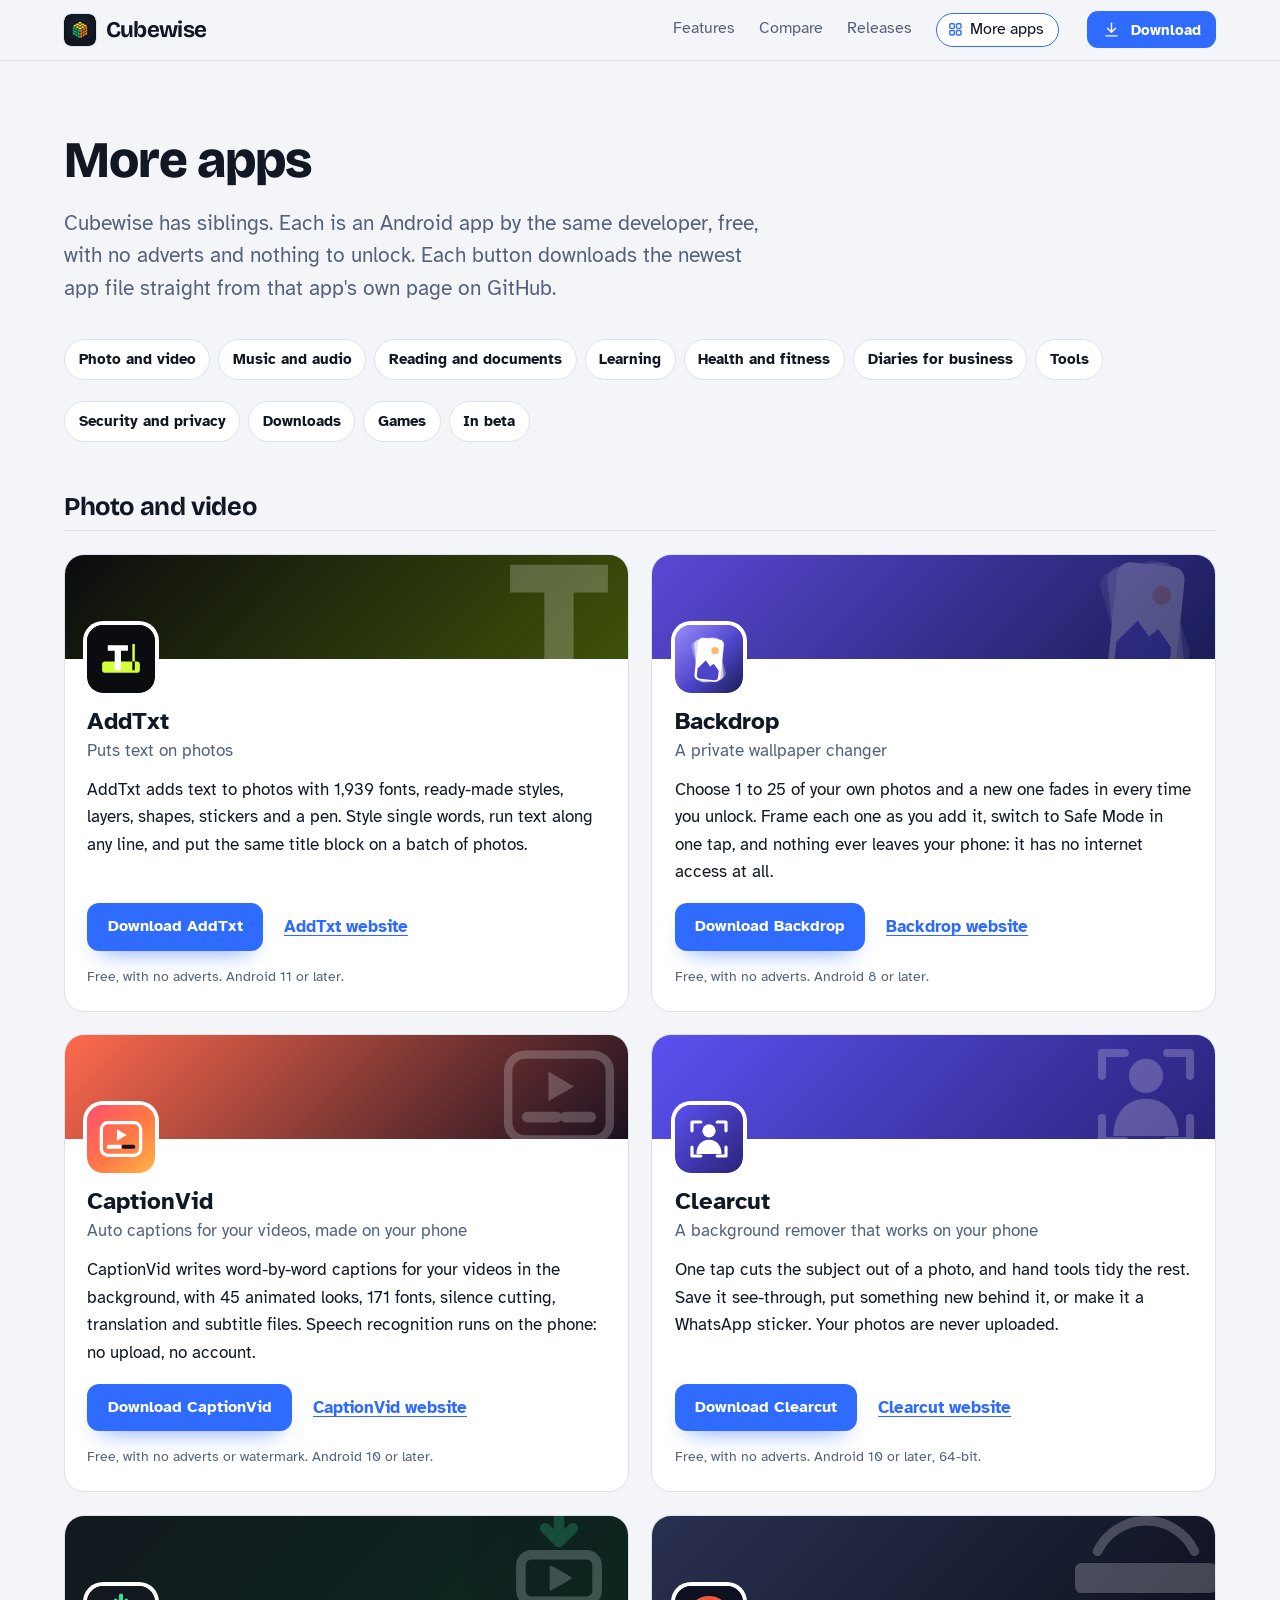
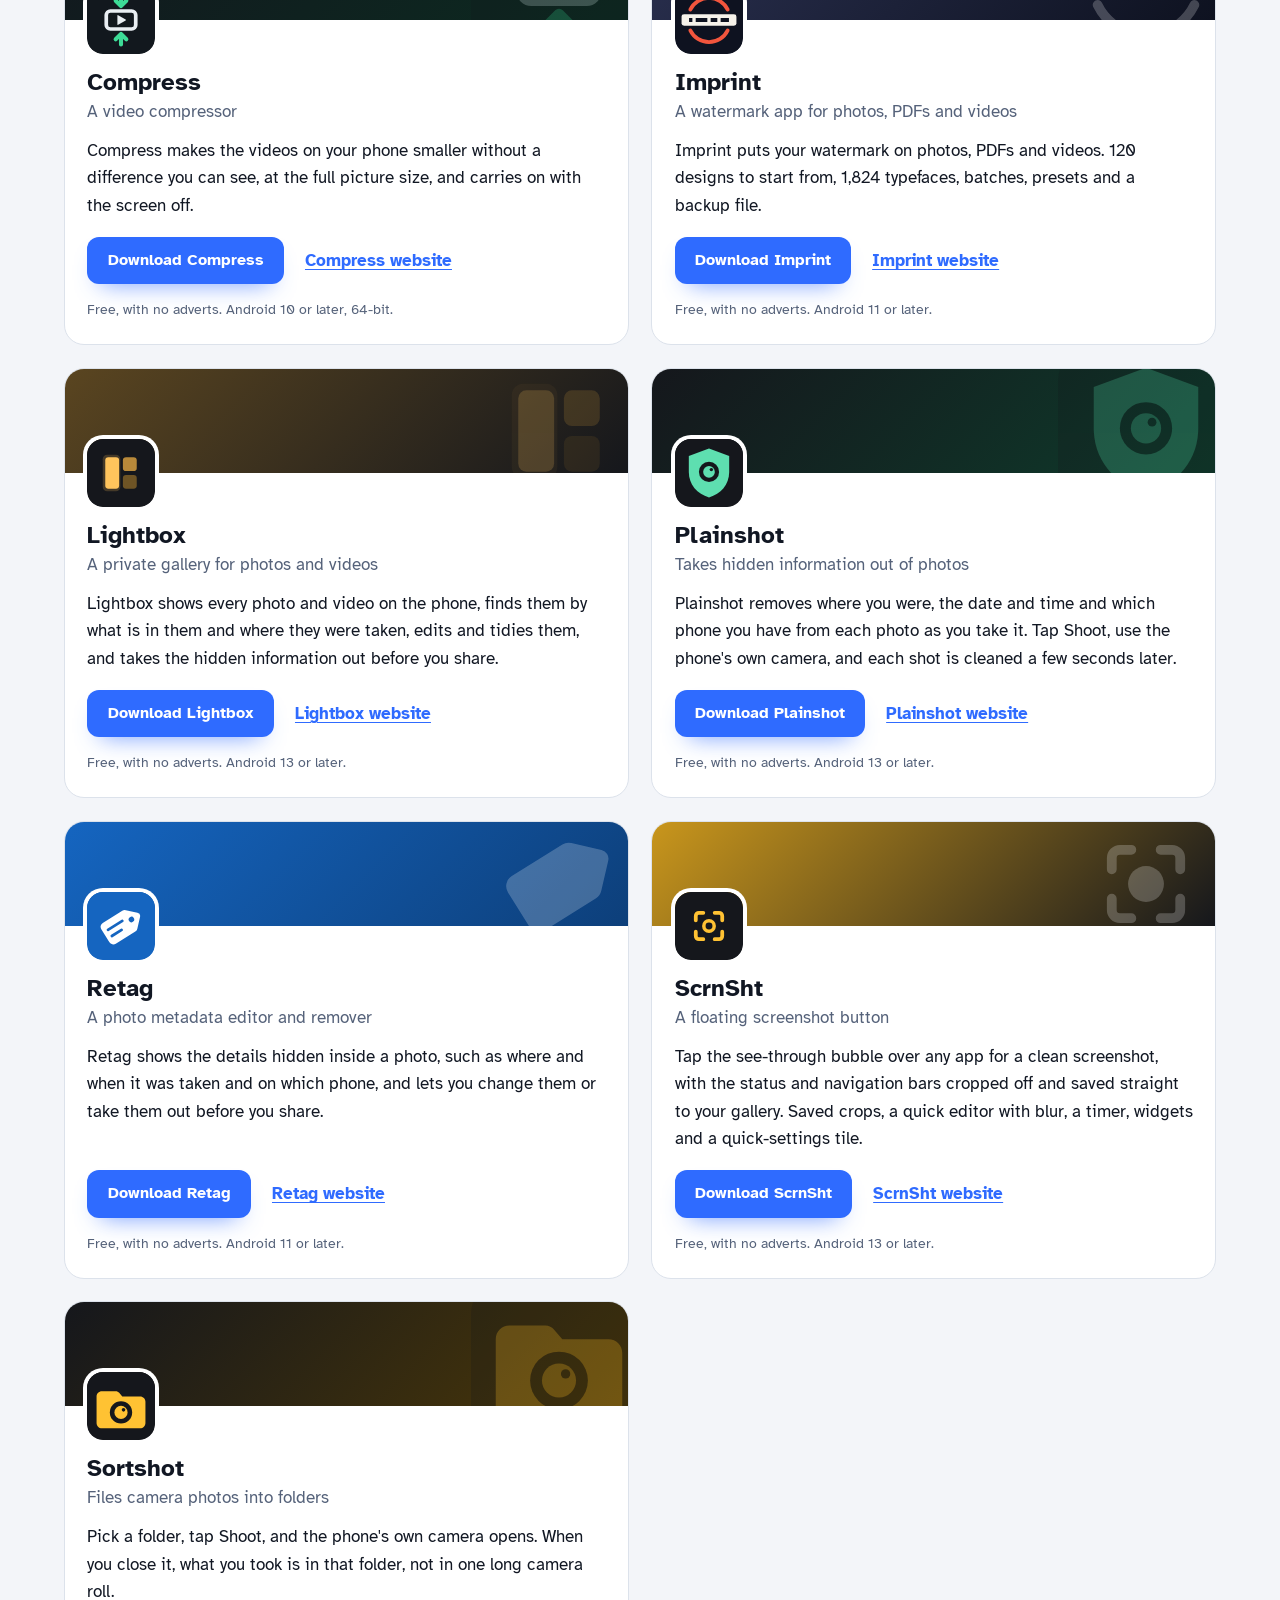
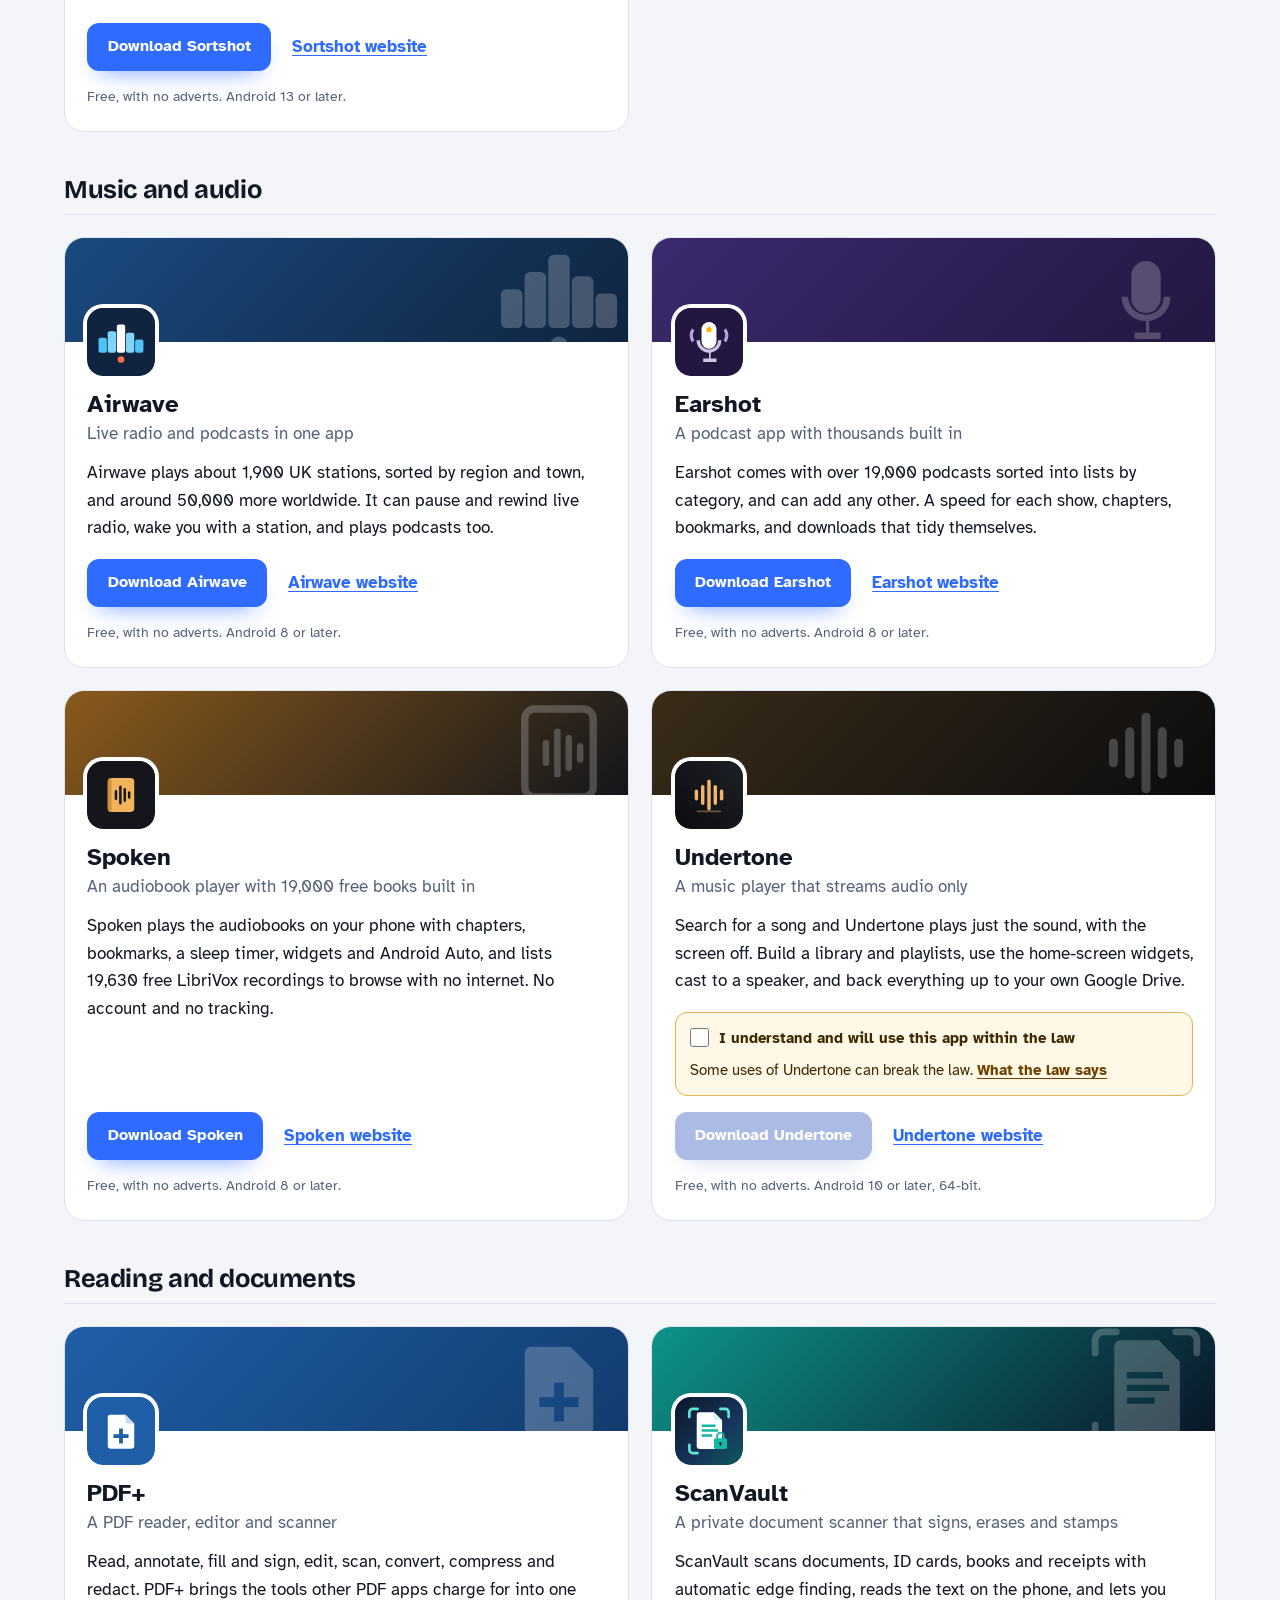
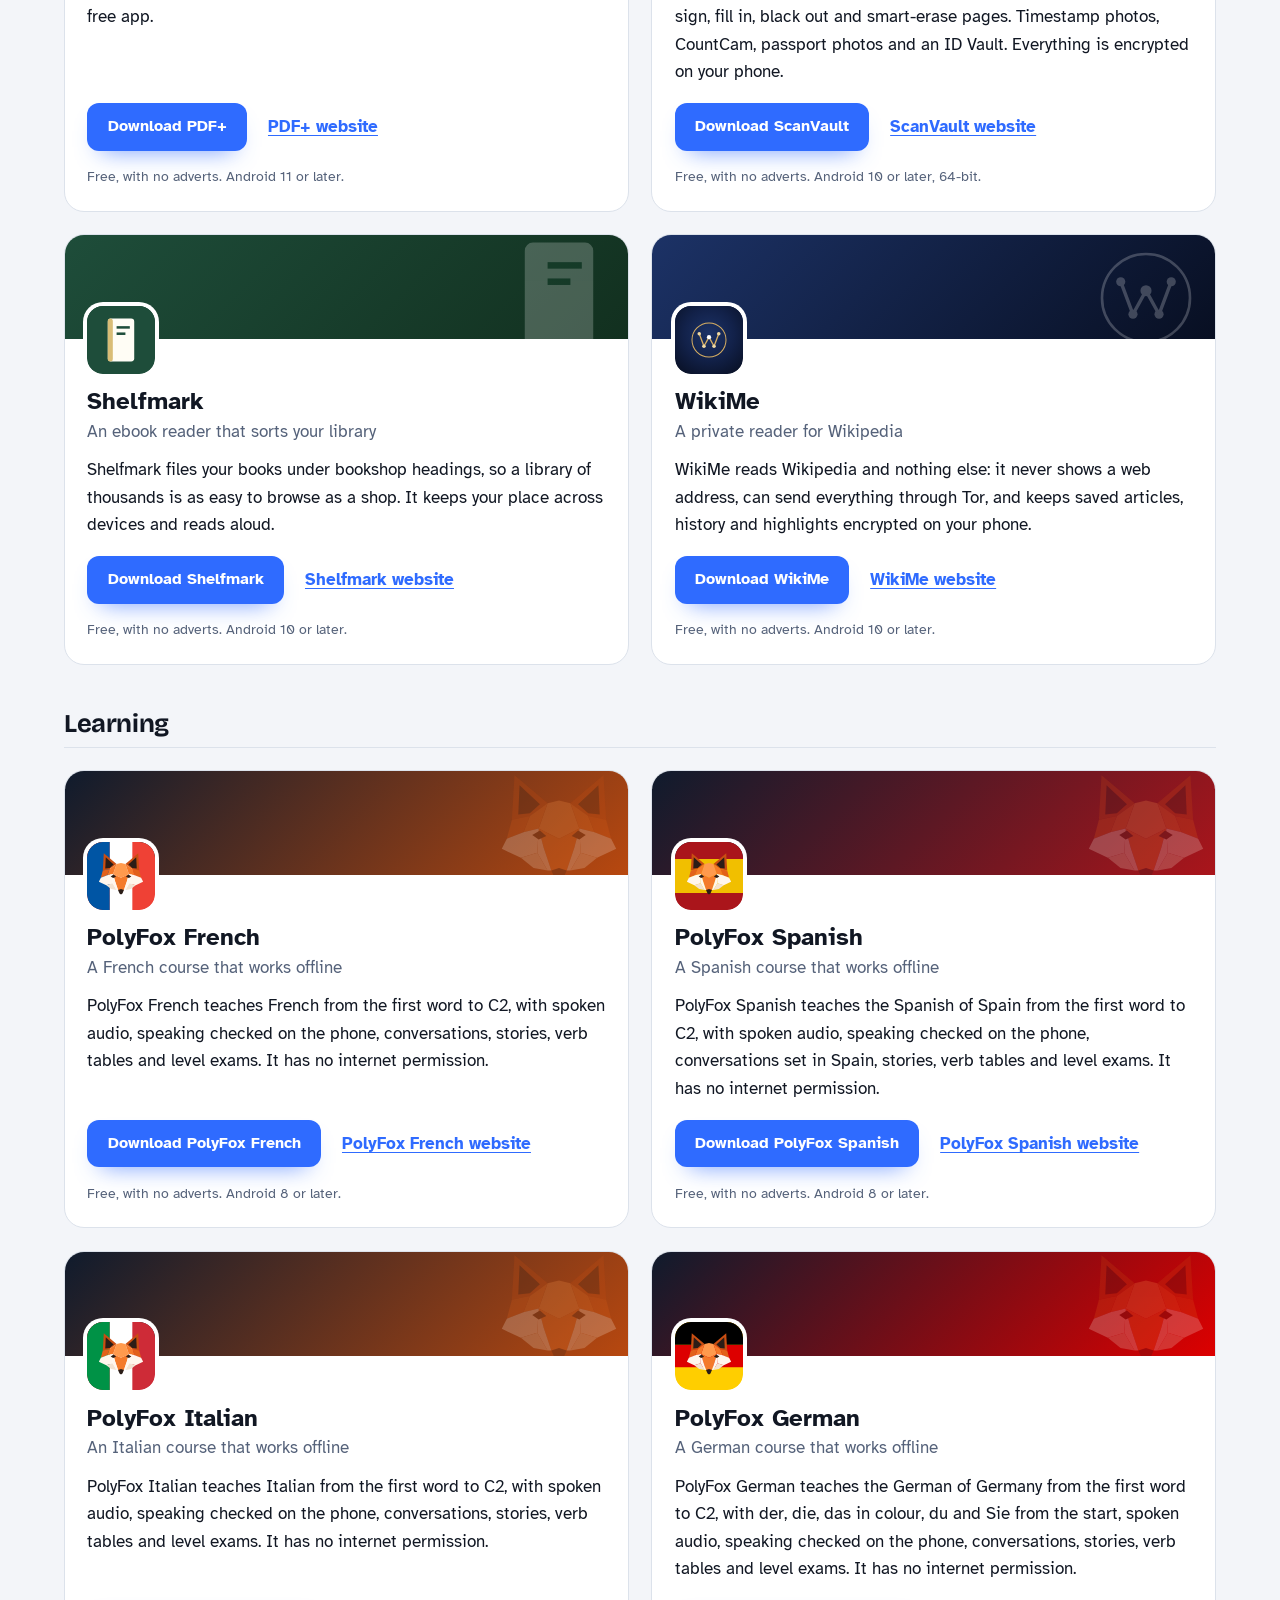
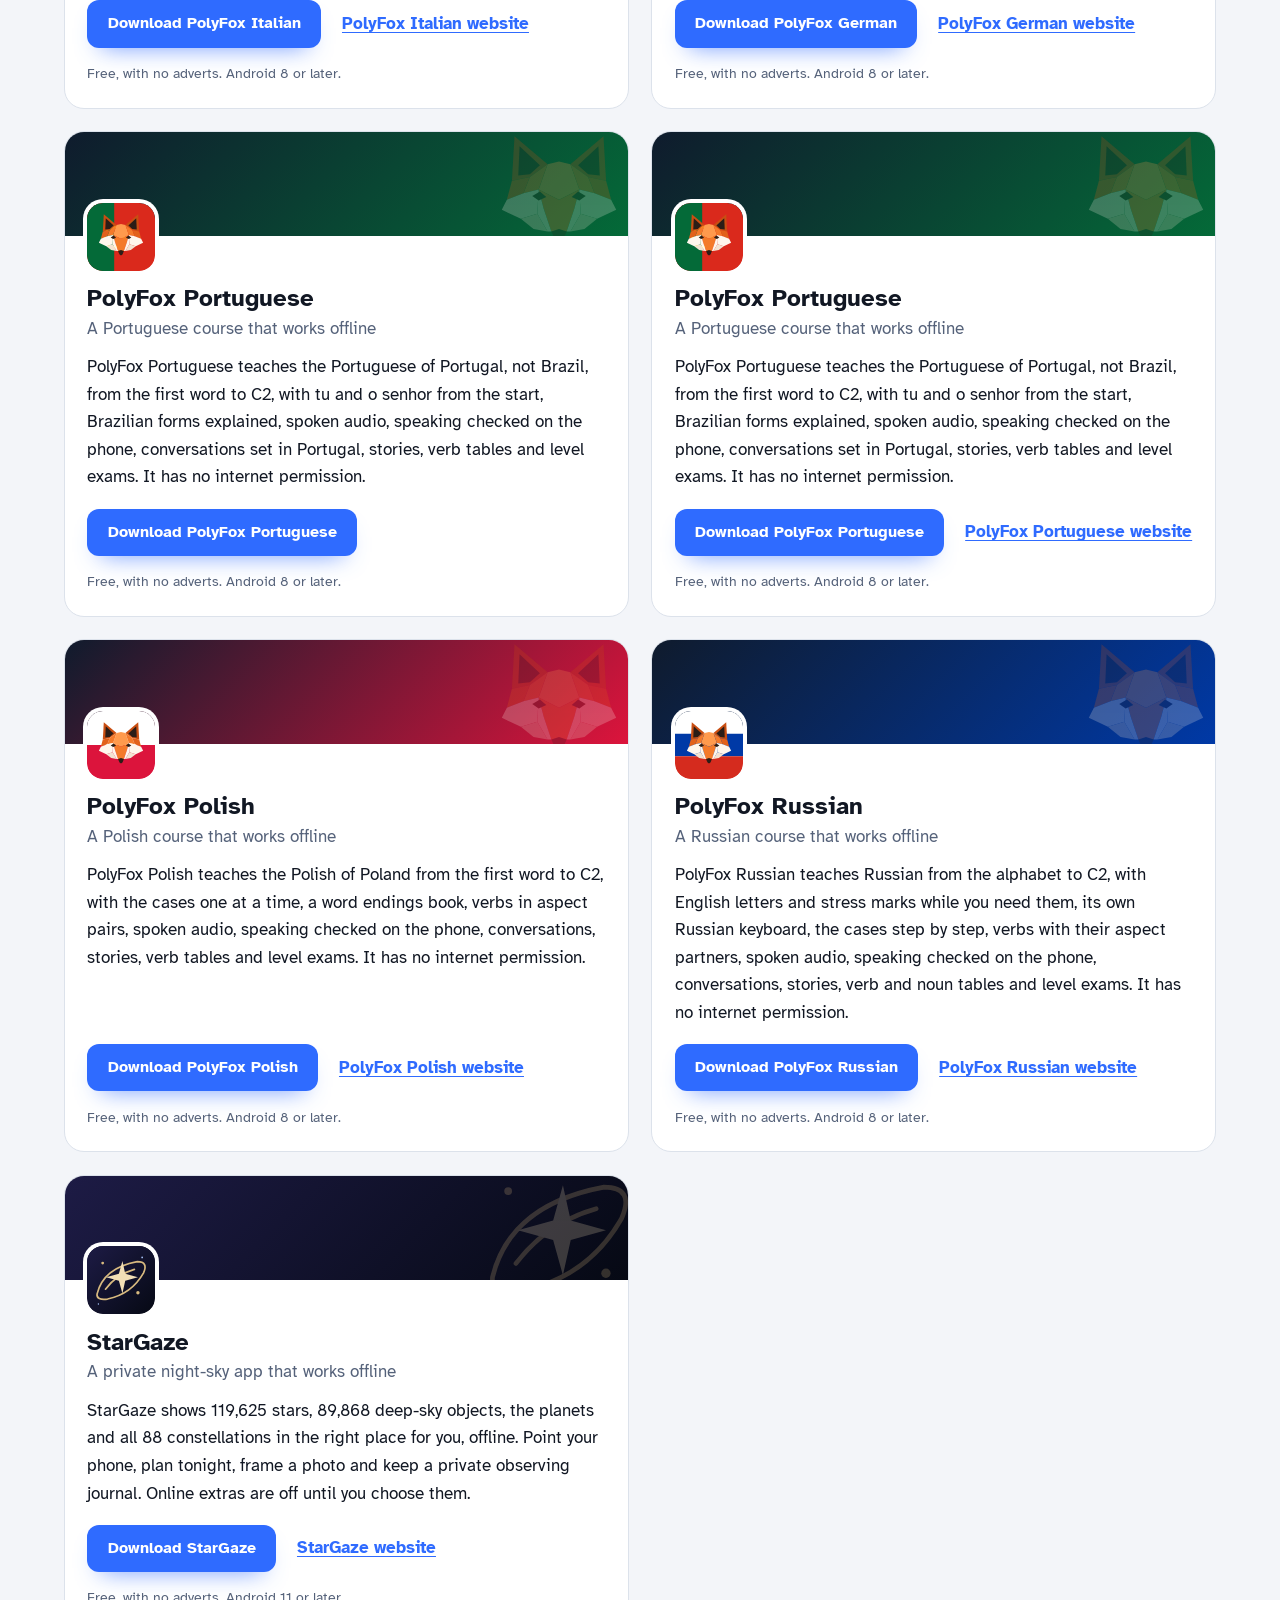
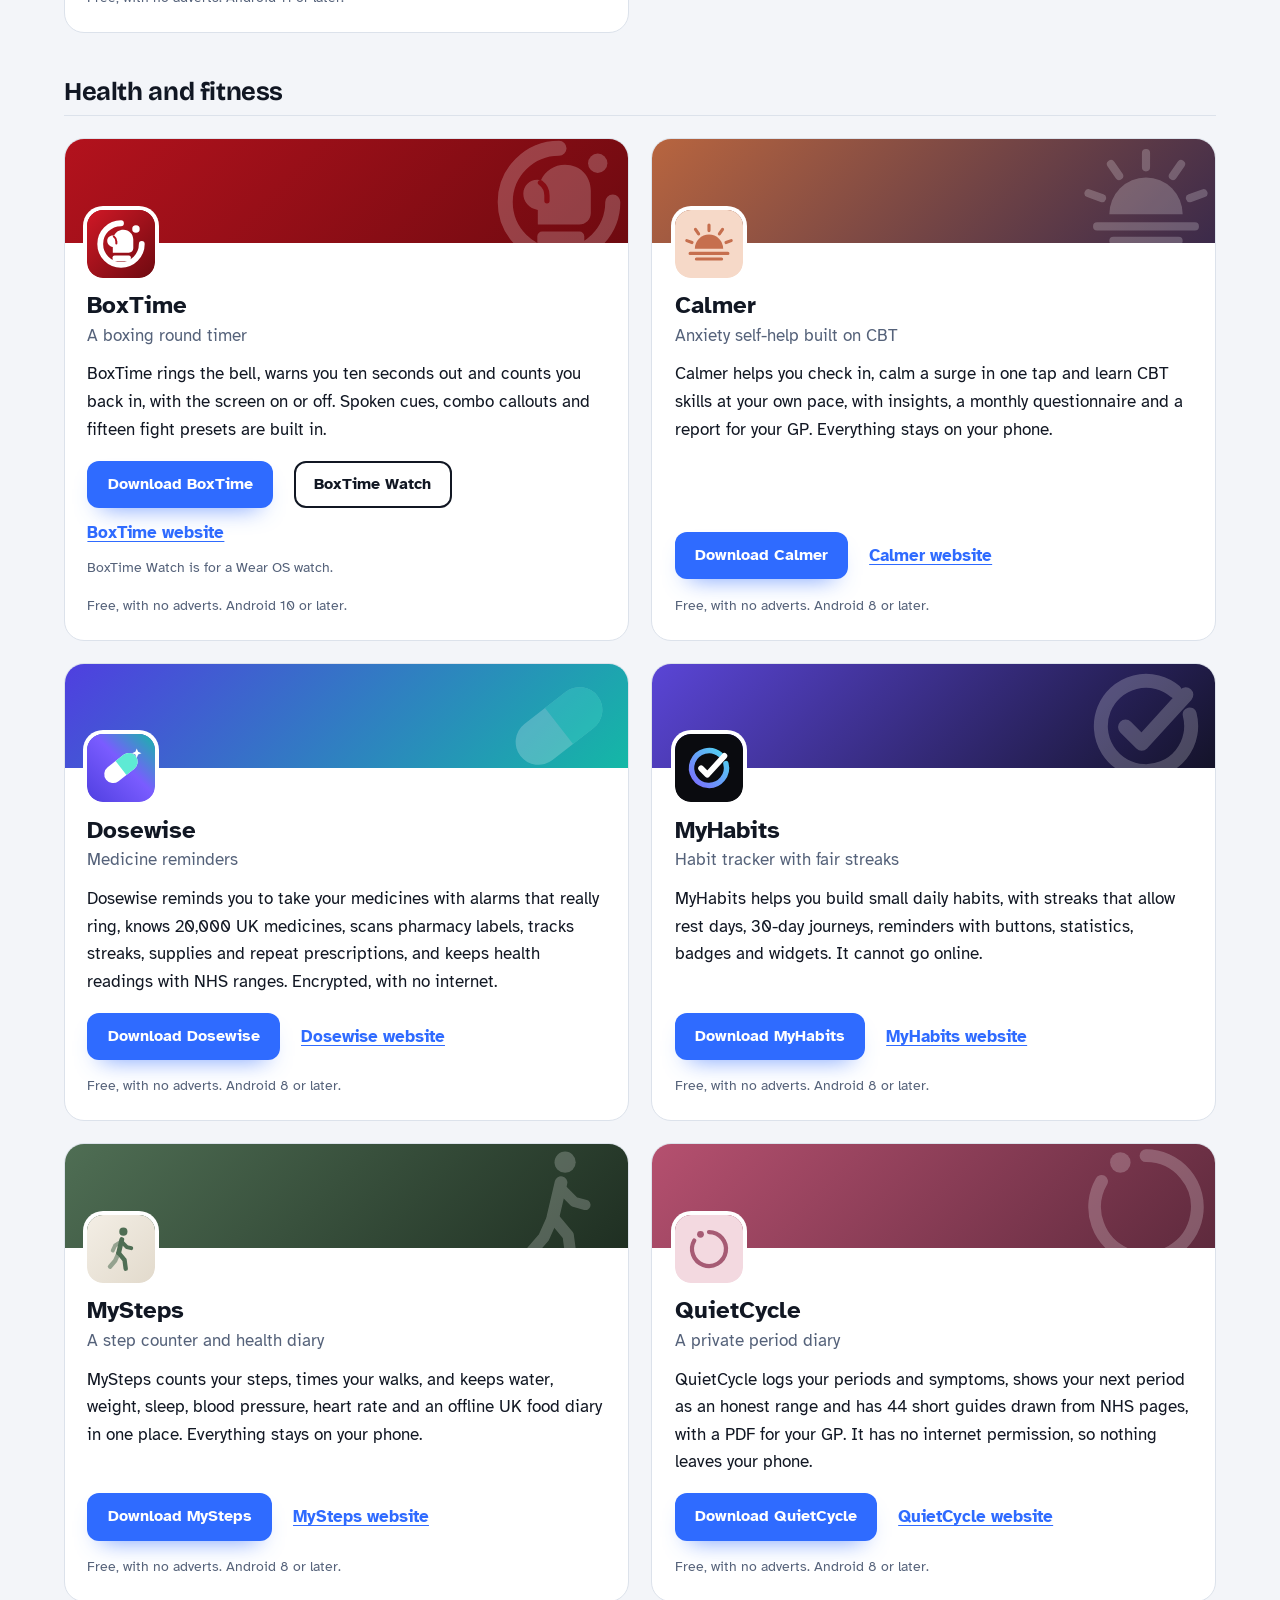
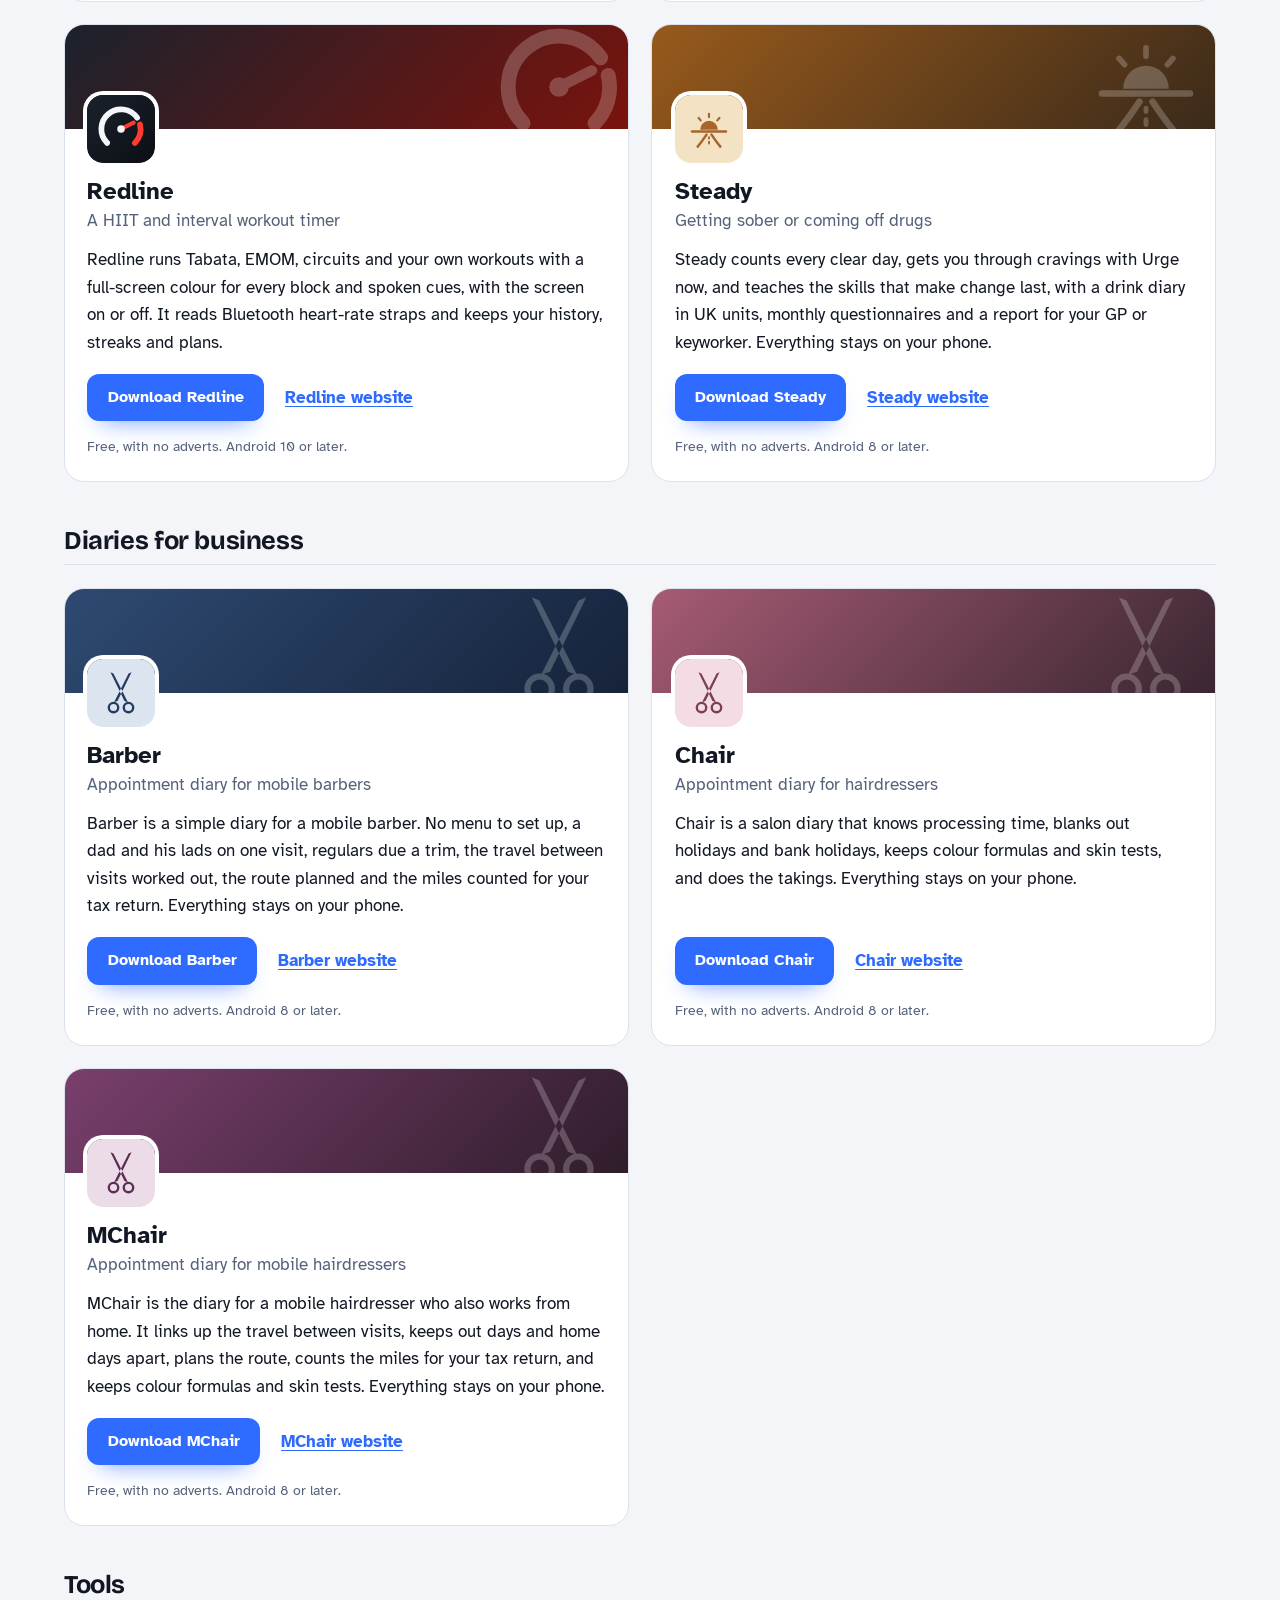
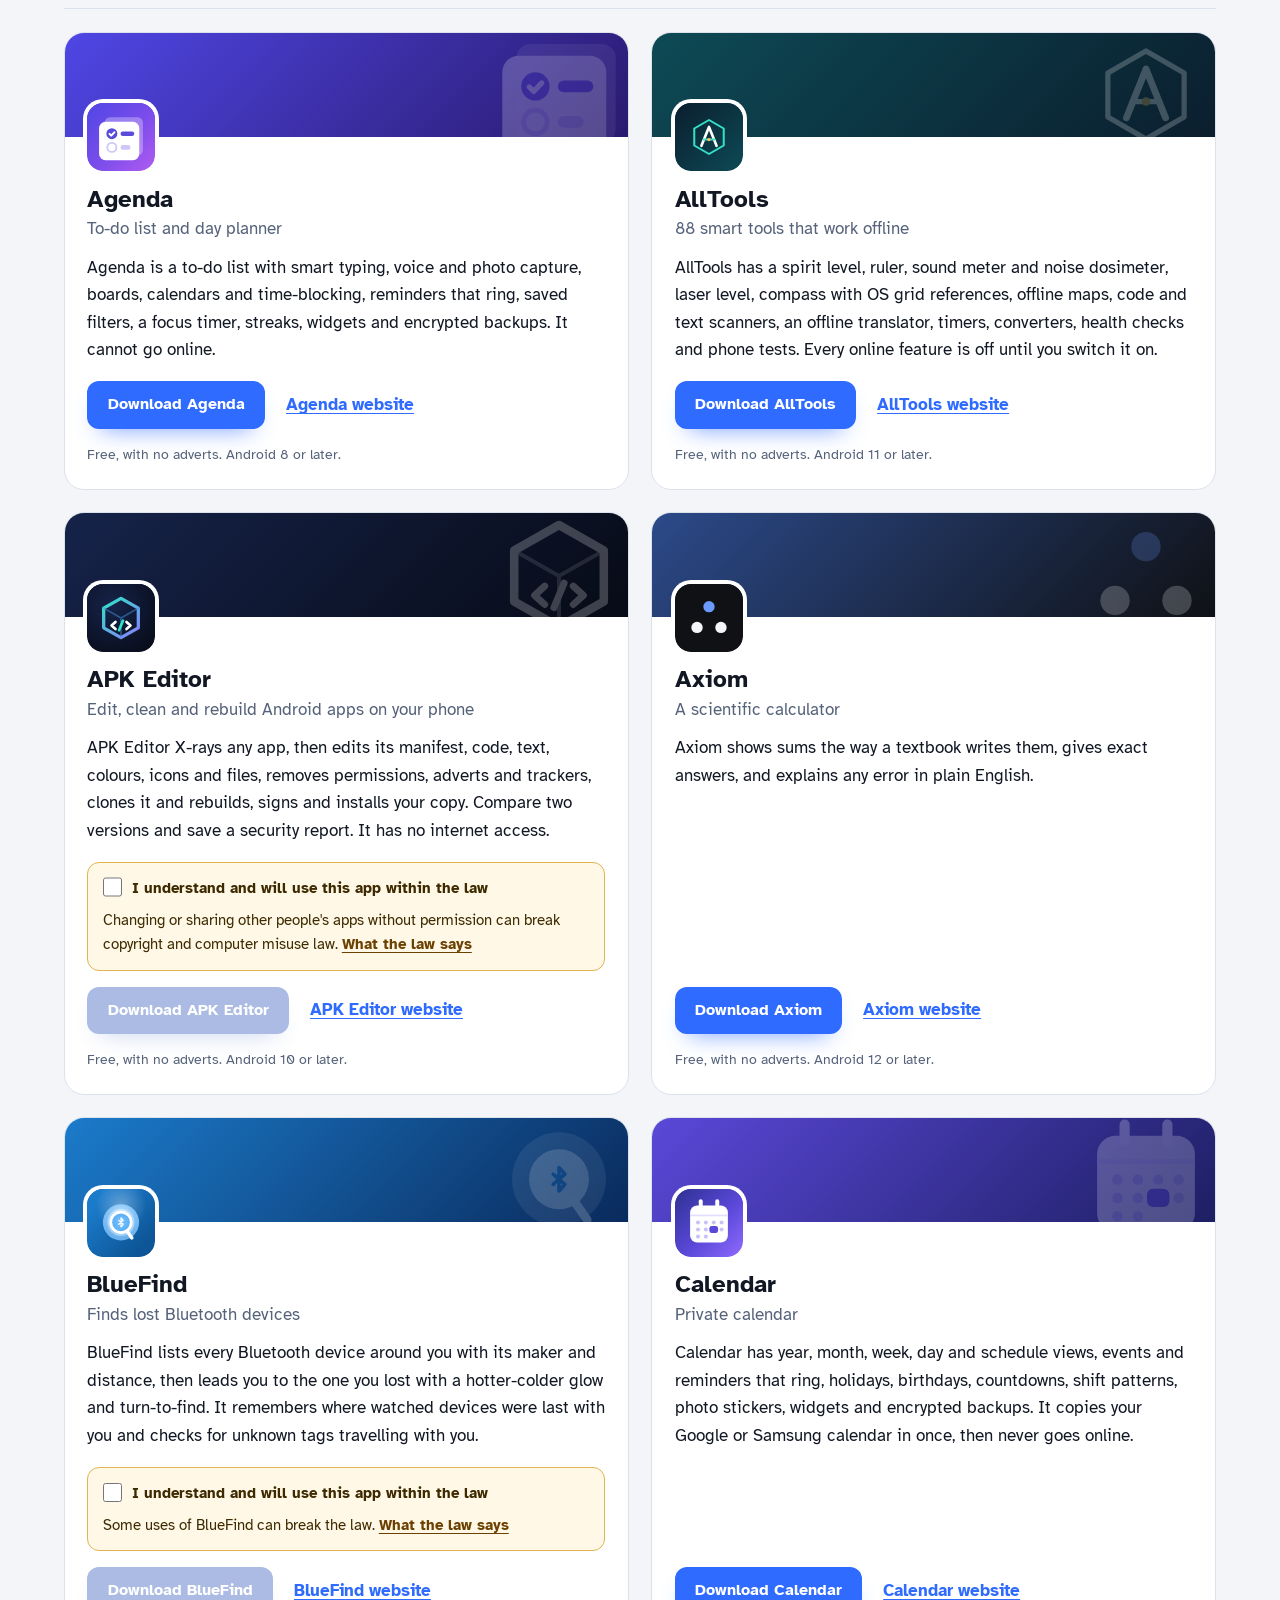
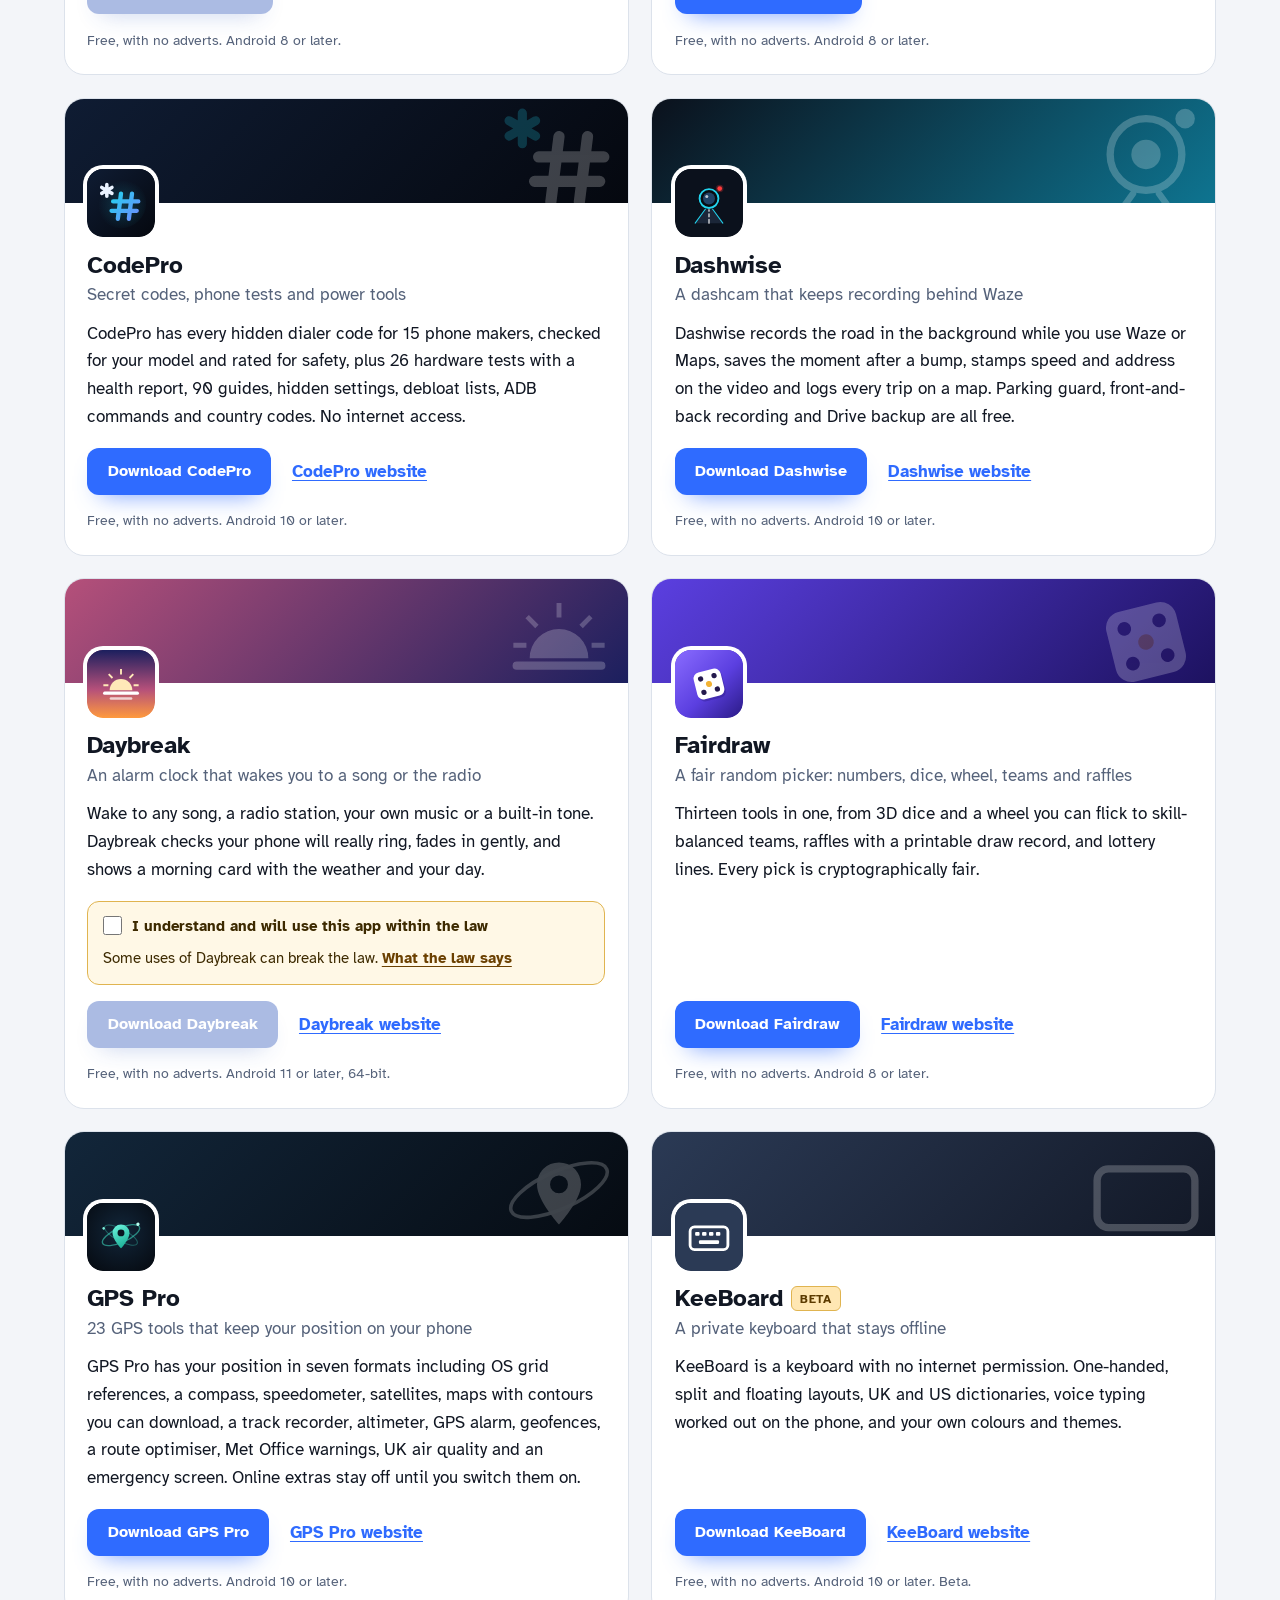
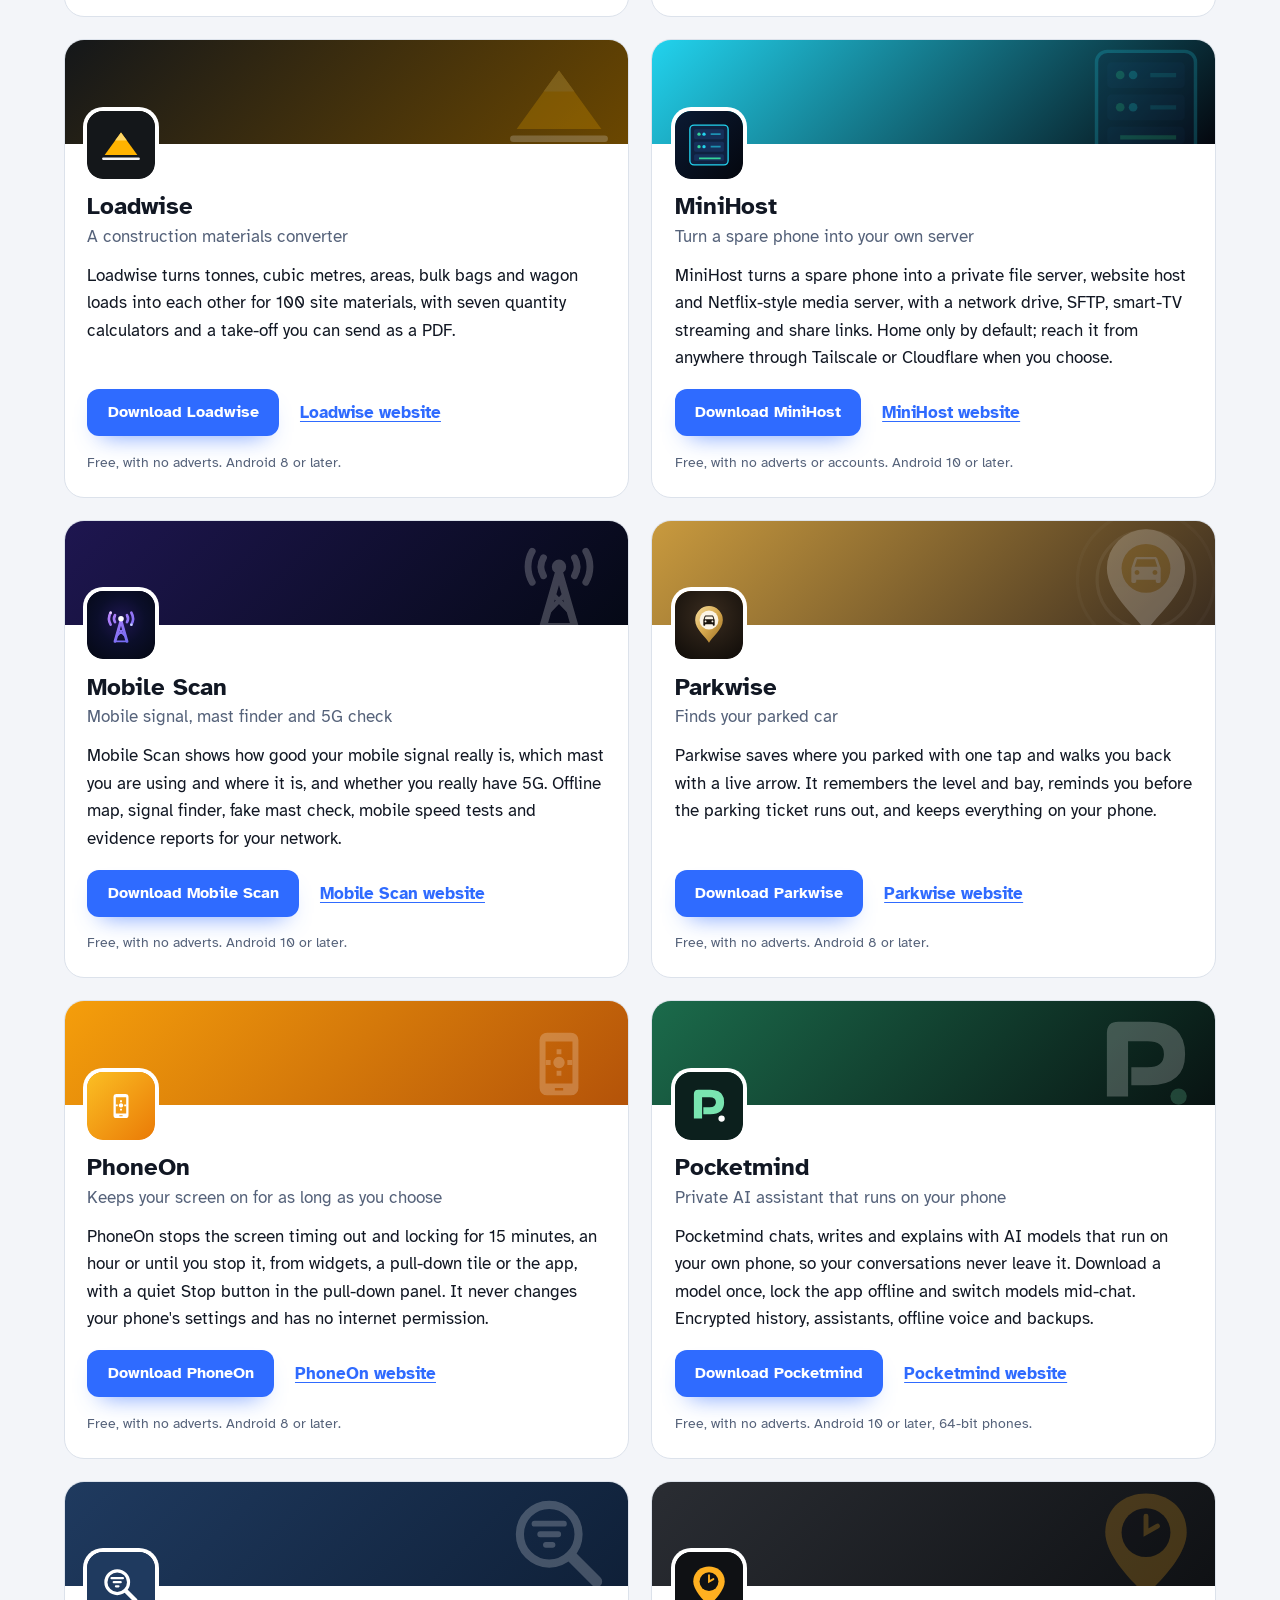
==== commit 30ac3710: "More apps: add PolyFox Portuguese" ====
--- a/more-apps.html
+++ b/more-apps.html
@@ -4,7 +4,7 @@
 <meta charset="utf-8">
 <meta name="viewport" content="width=device-width, initial-scale=1">
 <title>More apps from the maker of Cubewise</title>
-<meta name="description" content="All 95 free Android apps from the maker of Cubewise, in one list by category, each with its download and a link to its website.">
+<meta name="description" content="All 96 free Android apps from the maker of Cubewise, in one list by category, each with its download and a link to its website.">
 <meta name="author" content="Jonathan Jackson">
 <link rel="canonical" href="https://customgpter.github.io/cubewise/more-apps.html">
 <meta name="theme-color" content="#f3f6fc" media="(prefers-color-scheme: light)">
@@ -12,7 +12,7 @@
 <meta property="og:type" content="website">
 <meta property="og:site_name" content="Cubewise">
 <meta property="og:title" content="More apps from the maker of Cubewise">
-<meta property="og:description" content="All 95 free Android apps from the maker of Cubewise, in one list by category, each with its download and a link to its website.">
+<meta property="og:description" content="All 96 free Android apps from the maker of Cubewise, in one list by category, each with its download and a link to its website.">
 <meta property="og:url" content="https://customgpter.github.io/cubewise/more-apps.html">
 <meta property="og:image" content="https://customgpter.github.io/cubewise/assets/og.png">
 <meta property="og:image:width" content="1200">
@@ -69,7 +69,7 @@
 <div class="mapps-group" role="group" aria-labelledby="apps-learning"><h2 class="mapps-cat" id="apps-learning">Learning</h2>
 <ul class="mapps"><li class="mapp" style="--b:#0f1b2d;--b2:#b8480f"><div class="mapp-cover" aria-hidden="true"><svg viewBox="0 0 108 108"><polygon fill="#C94E12" points="26.7,17.9 47.0,35.1 36.1,42.9 25.1,45.2"/><polygon fill="#C94E12" points="82.9,45.2 71.9,42.9 61.0,35.1 81.3,17.9"/><polygon fill="#2B1D17" points="29.8,24.1 42.3,35.8 36.1,41.3 29.0,42.1"/><polygon fill="#2B1D17" points="79.0,42.1 71.9,41.3 65.7,35.8 78.2,24.1"/><polygon fill="#FF9A4D" points="54.0,33.5 47.0,35.1 41.5,50.7 54.0,56.9"/><polygon fill="#FF9A4D" points="54.0,56.9 66.5,50.7 61.0,35.1 54.0,33.5"/><polygon fill="#F47A2A" points="47.0,35.1 36.1,42.9 32.2,53.0 41.5,50.7"/><polygon fill="#F47A2A" points="66.5,50.7 75.8,53.0 71.9,42.9 61.0,35.1"/><polygon fill="#E2611A" points="36.1,42.9 25.1,45.2 22.0,56.9 32.2,53.0"/><polygon fill="#E2611A" points="75.8,53.0 86.0,56.9 82.9,45.2 71.9,42.9"/><polygon fill="#FFF6EC" points="32.2,53.0 22.0,56.9 18.9,63.1 30.6,68.6 40.7,65.5 41.5,50.7"/><polygon fill="#FFF6EC" points="66.5,50.7 67.3,65.5 77.4,68.6 89.1,63.1 86.0,56.9 75.8,53.0"/><polygon fill="#F3E3D2" points="30.6,68.6 40.7,65.5 47.0,76.4 38.4,74.8"/><polygon fill="#F3E3D2" points="69.6,74.8 61.0,76.4 67.3,65.5 77.4,68.6"/><polygon fill="#F47A2A" points="41.5,50.7 54.0,56.9 54.0,78.0 49.3,76.4 44.6,62.4"/><polygon fill="#F47A2A" points="63.4,62.4 58.7,76.4 54.0,78.0 54.0,56.9 66.5,50.7"/><polygon fill="#FFF6EC" points="41.5,50.7 44.6,62.4 49.3,76.4 47.0,76.4 40.7,65.5"/><polygon fill="#FFF6EC" points="67.3,65.5 61.0,76.4 58.7,76.4 63.4,62.4 66.5,50.7"/><polygon fill="#2B1D17" points="49.3,76.4 54.0,74.8 58.7,76.4 56.3,81.9 54.0,83.4 51.7,81.9"/><polygon fill="#2B1D17" points="37.6,54.6 42.3,51.8 46.2,55.3 41.5,57.3"/><polygon fill="#2B1D17" points="66.5,57.3 61.8,55.3 65.7,51.8 70.4,54.6"/></svg></div><div class="mapp-body"><svg class="mapp-icon" viewBox="0 0 108 108" aria-hidden="true"><rect width="108" height="108" rx="24" fill="#EF4135"/><path fill="#FFFFFF" d="M36 0H72V108H36Z"/><path fill="#0055A4" d="M24 0H36V108H24A24 24 0 0 1 0 84V24A24 24 0 0 1 24 0Z"/><polygon fill="#C94E12" points="26.7,17.9 47.0,35.1 36.1,42.9 25.1,45.2"/><polygon fill="#C94E12" points="82.9,45.2 71.9,42.9 61.0,35.1 81.3,17.9"/><polygon fill="#2B1D17" points="29.8,24.1 42.3,35.8 36.1,41.3 29.0,42.1"/><polygon fill="#2B1D17" points="79.0,42.1 71.9,41.3 65.7,35.8 78.2,24.1"/><polygon fill="#FF9A4D" points="54.0,33.5 47.0,35.1 41.5,50.7 54.0,56.9"/><polygon fill="#FF9A4D" points="54.0,56.9 66.5,50.7 61.0,35.1 54.0,33.5"/><polygon fill="#F47A2A" points="47.0,35.1 36.1,42.9 32.2,53.0 41.5,50.7"/><polygon fill="#F47A2A" points="66.5,50.7 75.8,53.0 71.9,42.9 61.0,35.1"/><polygon fill="#E2611A" points="36.1,42.9 25.1,45.2 22.0,56.9 32.2,53.0"/><polygon fill="#E2611A" points="75.8,53.0 86.0,56.9 82.9,45.2 71.9,42.9"/><polygon fill="#FFF6EC" points="32.2,53.0 22.0,56.9 18.9,63.1 30.6,68.6 40.7,65.5 41.5,50.7"/><polygon fill="#FFF6EC" points="66.5,50.7 67.3,65.5 77.4,68.6 89.1,63.1 86.0,56.9 75.8,53.0"/><polygon fill="#F3E3D2" points="30.6,68.6 40.7,65.5 47.0,76.4 38.4,74.8"/><polygon fill="#F3E3D2" points="69.6,74.8 61.0,76.4 67.3,65.5 77.4,68.6"/><polygon fill="#F47A2A" points="41.5,50.7 54.0,56.9 54.0,78.0 49.3,76.4 44.6,62.4"/><polygon fill="#F47A2A" points="63.4,62.4 58.7,76.4 54.0,78.0 54.0,56.9 66.5,50.7"/><polygon fill="#FFF6EC" points="41.5,50.7 44.6,62.4 49.3,76.4 47.0,76.4 40.7,65.5"/><polygon fill="#FFF6EC" points="67.3,65.5 61.0,76.4 58.7,76.4 63.4,62.4 66.5,50.7"/><polygon fill="#2B1D17" points="49.3,76.4 54.0,74.8 58.7,76.4 56.3,81.9 54.0,83.4 51.7,81.9"/><polygon fill="#2B1D17" points="37.6,54.6 42.3,51.8 46.2,55.3 41.5,57.3"/><polygon fill="#2B1D17" points="66.5,57.3 61.8,55.3 65.7,51.8 70.4,54.6"/></svg><h3>PolyFox French</h3><p class="mapp-kind">A French course that works offline</p><p class="mapp-say">PolyFox French teaches French from the first word to C2, with spoken audio, speaking checked on the phone, conversations, stories, verb tables and level exams. It has no internet permission.</p><p class="mapp-go"><a class="button" href="https://github.com/CustomGPTer/polyfox/releases/latest/download/PolyFox.apk">Download PolyFox French</a><a class="mapp-site" href="https://customgpter.github.io/polyfox/">PolyFox French website</a></p><p class="mapp-needs">Free, with no adverts. Android 8 or later.</p></div></li><li class="mapp" style="--b:#0f1b2d;--b2:#aa151b"><div class="mapp-cover" aria-hidden="true"><svg viewBox="0 0 108 108"><polygon fill="#C94E12" points="26.7,17.9 47.0,35.1 36.1,42.9 25.1,45.2"/><polygon fill="#C94E12" points="82.9,45.2 71.9,42.9 61.0,35.1 81.3,17.9"/><polygon fill="#2B1D17" points="29.8,24.1 42.3,35.8 36.1,41.3 29.0,42.1"/><polygon fill="#2B1D17" points="79.0,42.1 71.9,41.3 65.7,35.8 78.2,24.1"/><polygon fill="#FF9A4D" points="54.0,33.5 47.0,35.1 41.5,50.7 54.0,56.9"/><polygon fill="#FF9A4D" points="54.0,56.9 66.5,50.7 61.0,35.1 54.0,33.5"/><polygon fill="#F47A2A" points="47.0,35.1 36.1,42.9 32.2,53.0 41.5,50.7"/><polygon fill="#F47A2A" points="66.5,50.7 75.8,53.0 71.9,42.9 61.0,35.1"/><polygon fill="#E2611A" points="36.1,42.9 25.1,45.2 22.0,56.9 32.2,53.0"/><polygon fill="#E2611A" points="75.8,53.0 86.0,56.9 82.9,45.2 71.9,42.9"/><polygon fill="#FFF6EC" points="32.2,53.0 22.0,56.9 18.9,63.1 30.6,68.6 40.7,65.5 41.5,50.7"/><polygon fill="#FFF6EC" points="66.5,50.7 67.3,65.5 77.4,68.6 89.1,63.1 86.0,56.9 75.8,53.0"/><polygon fill="#F3E3D2" points="30.6,68.6 40.7,65.5 47.0,76.4 38.4,74.8"/><polygon fill="#F3E3D2" points="69.6,74.8 61.0,76.4 67.3,65.5 77.4,68.6"/><polygon fill="#F47A2A" points="41.5,50.7 54.0,56.9 54.0,78.0 49.3,76.4 44.6,62.4"/><polygon fill="#F47A2A" points="63.4,62.4 58.7,76.4 54.0,78.0 54.0,56.9 66.5,50.7"/><polygon fill="#FFF6EC" points="41.5,50.7 44.6,62.4 49.3,76.4 47.0,76.4 40.7,65.5"/><polygon fill="#FFF6EC" points="67.3,65.5 61.0,76.4 58.7,76.4 63.4,62.4 66.5,50.7"/><polygon fill="#2B1D17" points="49.3,76.4 54.0,74.8 58.7,76.4 56.3,81.9 54.0,83.4 51.7,81.9"/><polygon fill="#2B1D17" points="37.6,54.6 42.3,51.8 46.2,55.3 41.5,57.3"/><polygon fill="#2B1D17" points="66.5,57.3 61.8,55.3 65.7,51.8 70.4,54.6"/></svg></div><div class="mapp-body"><svg class="mapp-icon" viewBox="0 0 108 108" aria-hidden="true"><rect width="108" height="108" rx="24" fill="#AA151B"/><path fill="#F1BF00" d="M0 27H108V81H0Z"/><polygon fill="#C94E12" points="26.7,17.9 47.0,35.1 36.1,42.9 25.1,45.2"/><polygon fill="#C94E12" points="82.9,45.2 71.9,42.9 61.0,35.1 81.3,17.9"/><polygon fill="#2B1D17" points="29.8,24.1 42.3,35.8 36.1,41.3 29.0,42.1"/><polygon fill="#2B1D17" points="79.0,42.1 71.9,41.3 65.7,35.8 78.2,24.1"/><polygon fill="#FF9A4D" points="54.0,33.5 47.0,35.1 41.5,50.7 54.0,56.9"/><polygon fill="#FF9A4D" points="54.0,56.9 66.5,50.7 61.0,35.1 54.0,33.5"/><polygon fill="#F47A2A" points="47.0,35.1 36.1,42.9 32.2,53.0 41.5,50.7"/><polygon fill="#F47A2A" points="66.5,50.7 75.8,53.0 71.9,42.9 61.0,35.1"/><polygon fill="#E2611A" points="36.1,42.9 25.1,45.2 22.0,56.9 32.2,53.0"/><polygon fill="#E2611A" points="75.8,53.0 86.0,56.9 82.9,45.2 71.9,42.9"/><polygon fill="#FFF6EC" points="32.2,53.0 22.0,56.9 18.9,63.1 30.6,68.6 40.7,65.5 41.5,50.7"/><polygon fill="#FFF6EC" points="66.5,50.7 67.3,65.5 77.4,68.6 89.1,63.1 86.0,56.9 75.8,53.0"/><polygon fill="#F3E3D2" points="30.6,68.6 40.7,65.5 47.0,76.4 38.4,74.8"/><polygon fill="#F3E3D2" points="69.6,74.8 61.0,76.4 67.3,65.5 77.4,68.6"/><polygon fill="#F47A2A" points="41.5,50.7 54.0,56.9 54.0,78.0 49.3,76.4 44.6,62.4"/><polygon fill="#F47A2A" points="63.4,62.4 58.7,76.4 54.0,78.0 54.0,56.9 66.5,50.7"/><polygon fill="#FFF6EC" points="41.5,50.7 44.6,62.4 49.3,76.4 47.0,76.4 40.7,65.5"/><polygon fill="#FFF6EC" points="67.3,65.5 61.0,76.4 58.7,76.4 63.4,62.4 66.5,50.7"/><polygon fill="#2B1D17" points="49.3,76.4 54.0,74.8 58.7,76.4 56.3,81.9 54.0,83.4 51.7,81.9"/><polygon fill="#2B1D17" points="37.6,54.6 42.3,51.8 46.2,55.3 41.5,57.3"/><polygon fill="#2B1D17" points="66.5,57.3 61.8,55.3 65.7,51.8 70.4,54.6"/></svg><h3>PolyFox Spanish</h3><p class="mapp-kind">A Spanish course that works offline</p><p class="mapp-say">PolyFox Spanish teaches the Spanish of Spain from the first word to C2, with spoken audio, speaking checked on the phone, conversations set in Spain, stories, verb tables and level exams. It has no internet permission.</p><p class="mapp-go"><a class="button" href="https://github.com/CustomGPTer/polyfox-spanish/releases/latest/download/PolyFox.apk">Download PolyFox Spanish</a><a class="mapp-site" href="https://customgpter.github.io/polyfox-spanish/">PolyFox Spanish website</a></p><p class="mapp-needs">Free, with no adverts. Android 8 or later.</p></div></li>
 <li class="mapp" style="--b:#0f1b2d;--b2:#b8480f"><div class="mapp-cover" aria-hidden="true"><svg viewBox="0 0 108 108"><polygon fill="#C94E12" points="26.7,17.9 47.0,35.1 36.1,42.9 25.1,45.2"/><polygon fill="#C94E12" points="82.9,45.2 71.9,42.9 61.0,35.1 81.3,17.9"/><polygon fill="#2B1D17" points="29.8,24.1 42.3,35.8 36.1,41.3 29.0,42.1"/><polygon fill="#2B1D17" points="79.0,42.1 71.9,41.3 65.7,35.8 78.2,24.1"/><polygon fill="#FF9A4D" points="54.0,33.5 47.0,35.1 41.5,50.7 54.0,56.9"/><polygon fill="#FF9A4D" points="54.0,56.9 66.5,50.7 61.0,35.1 54.0,33.5"/><polygon fill="#F47A2A" points="47.0,35.1 36.1,42.9 32.2,53.0 41.5,50.7"/><polygon fill="#F47A2A" points="66.5,50.7 75.8,53.0 71.9,42.9 61.0,35.1"/><polygon fill="#E2611A" points="36.1,42.9 25.1,45.2 22.0,56.9 32.2,53.0"/><polygon fill="#E2611A" points="75.8,53.0 86.0,56.9 82.9,45.2 71.9,42.9"/><polygon fill="#FFF6EC" points="32.2,53.0 22.0,56.9 18.9,63.1 30.6,68.6 40.7,65.5 41.5,50.7"/><polygon fill="#FFF6EC" points="66.5,50.7 67.3,65.5 77.4,68.6 89.1,63.1 86.0,56.9 75.8,53.0"/><polygon fill="#F3E3D2" points="30.6,68.6 40.7,65.5 47.0,76.4 38.4,74.8"/><polygon fill="#F3E3D2" points="69.6,74.8 61.0,76.4 67.3,65.5 77.4,68.6"/><polygon fill="#F47A2A" points="41.5,50.7 54.0,56.9 54.0,78.0 49.3,76.4 44.6,62.4"/><polygon fill="#F47A2A" points="63.4,62.4 58.7,76.4 54.0,78.0 54.0,56.9 66.5,50.7"/><polygon fill="#FFF6EC" points="41.5,50.7 44.6,62.4 49.3,76.4 47.0,76.4 40.7,65.5"/><polygon fill="#FFF6EC" points="67.3,65.5 61.0,76.4 58.7,76.4 63.4,62.4 66.5,50.7"/><polygon fill="#2B1D17" points="49.3,76.4 54.0,74.8 58.7,76.4 56.3,81.9 54.0,83.4 51.7,81.9"/><polygon fill="#2B1D17" points="37.6,54.6 42.3,51.8 46.2,55.3 41.5,57.3"/><polygon fill="#2B1D17" points="66.5,57.3 61.8,55.3 65.7,51.8 70.4,54.6"/></svg></div><div class="mapp-body"><svg class="mapp-icon" viewBox="0 0 108 108" aria-hidden="true"><rect width="108" height="108" rx="24" fill="#CE2B37"/><path fill="#FFFFFF" d="M36 0H72V108H36Z"/><path fill="#009246" d="M24 0H36V108H24A24 24 0 0 1 0 84V24A24 24 0 0 1 24 0Z"/><polygon fill="#C94E12" points="26.7,17.9 47.0,35.1 36.1,42.9 25.1,45.2"/><polygon fill="#C94E12" points="82.9,45.2 71.9,42.9 61.0,35.1 81.3,17.9"/><polygon fill="#2B1D17" points="29.8,24.1 42.3,35.8 36.1,41.3 29.0,42.1"/><polygon fill="#2B1D17" points="79.0,42.1 71.9,41.3 65.7,35.8 78.2,24.1"/><polygon fill="#FF9A4D" points="54.0,33.5 47.0,35.1 41.5,50.7 54.0,56.9"/><polygon fill="#FF9A4D" points="54.0,56.9 66.5,50.7 61.0,35.1 54.0,33.5"/><polygon fill="#F47A2A" points="47.0,35.1 36.1,42.9 32.2,53.0 41.5,50.7"/><polygon fill="#F47A2A" points="66.5,50.7 75.8,53.0 71.9,42.9 61.0,35.1"/><polygon fill="#E2611A" points="36.1,42.9 25.1,45.2 22.0,56.9 32.2,53.0"/><polygon fill="#E2611A" points="75.8,53.0 86.0,56.9 82.9,45.2 71.9,42.9"/><polygon fill="#FFF6EC" points="32.2,53.0 22.0,56.9 18.9,63.1 30.6,68.6 40.7,65.5 41.5,50.7"/><polygon fill="#FFF6EC" points="66.5,50.7 67.3,65.5 77.4,68.6 89.1,63.1 86.0,56.9 75.8,53.0"/><polygon fill="#F3E3D2" points="30.6,68.6 40.7,65.5 47.0,76.4 38.4,74.8"/><polygon fill="#F3E3D2" points="69.6,74.8 61.0,76.4 67.3,65.5 77.4,68.6"/><polygon fill="#F47A2A" points="41.5,50.7 54.0,56.9 54.0,78.0 49.3,76.4 44.6,62.4"/><polygon fill="#F47A2A" points="63.4,62.4 58.7,76.4 54.0,78.0 54.0,56.9 66.5,50.7"/><polygon fill="#FFF6EC" points="41.5,50.7 44.6,62.4 49.3,76.4 47.0,76.4 40.7,65.5"/><polygon fill="#FFF6EC" points="67.3,65.5 61.0,76.4 58.7,76.4 63.4,62.4 66.5,50.7"/><polygon fill="#2B1D17" points="49.3,76.4 54.0,74.8 58.7,76.4 56.3,81.9 54.0,83.4 51.7,81.9"/><polygon fill="#2B1D17" points="37.6,54.6 42.3,51.8 46.2,55.3 41.5,57.3"/><polygon fill="#2B1D17" points="66.5,57.3 61.8,55.3 65.7,51.8 70.4,54.6"/></svg><h3>PolyFox Italian</h3><p class="mapp-kind">An Italian course that works offline</p><p class="mapp-say">PolyFox Italian teaches Italian from the first word to C2, with spoken audio, speaking checked on the phone, conversations, stories, verb tables and level exams. It has no internet permission.</p><p class="mapp-go"><a class="button" href="https://github.com/CustomGPTer/polyfox-italian/releases/latest/download/PolyFox-Italian.apk">Download PolyFox Italian</a><a class="mapp-site" href="https://customgpter.github.io/polyfox-italian/">PolyFox Italian website</a></p><p class="mapp-needs">Free, with no adverts. Android 8 or later.</p></div></li>
-<li class="mapp" style="--b:#0f1b2d;--b2:#dd0000"><div class="mapp-cover" aria-hidden="true"><svg viewBox="0 0 108 108"><polygon fill="#C94E12" points="26.7,17.9 47.0,35.1 36.1,42.9 25.1,45.2"/><polygon fill="#C94E12" points="82.9,45.2 71.9,42.9 61.0,35.1 81.3,17.9"/><polygon fill="#2B1D17" points="29.8,24.1 42.3,35.8 36.1,41.3 29.0,42.1"/><polygon fill="#2B1D17" points="79.0,42.1 71.9,41.3 65.7,35.8 78.2,24.1"/><polygon fill="#FF9A4D" points="54.0,33.5 47.0,35.1 41.5,50.7 54.0,56.9"/><polygon fill="#FF9A4D" points="54.0,56.9 66.5,50.7 61.0,35.1 54.0,33.5"/><polygon fill="#F47A2A" points="47.0,35.1 36.1,42.9 32.2,53.0 41.5,50.7"/><polygon fill="#F47A2A" points="66.5,50.7 75.8,53.0 71.9,42.9 61.0,35.1"/><polygon fill="#E2611A" points="36.1,42.9 25.1,45.2 22.0,56.9 32.2,53.0"/><polygon fill="#E2611A" points="75.8,53.0 86.0,56.9 82.9,45.2 71.9,42.9"/><polygon fill="#FFF6EC" points="32.2,53.0 22.0,56.9 18.9,63.1 30.6,68.6 40.7,65.5 41.5,50.7"/><polygon fill="#FFF6EC" points="66.5,50.7 67.3,65.5 77.4,68.6 89.1,63.1 86.0,56.9 75.8,53.0"/><polygon fill="#F3E3D2" points="30.6,68.6 40.7,65.5 47.0,76.4 38.4,74.8"/><polygon fill="#F3E3D2" points="69.6,74.8 61.0,76.4 67.3,65.5 77.4,68.6"/><polygon fill="#F47A2A" points="41.5,50.7 54.0,56.9 54.0,78.0 49.3,76.4 44.6,62.4"/><polygon fill="#F47A2A" points="63.4,62.4 58.7,76.4 54.0,78.0 54.0,56.9 66.5,50.7"/><polygon fill="#FFF6EC" points="41.5,50.7 44.6,62.4 49.3,76.4 47.0,76.4 40.7,65.5"/><polygon fill="#FFF6EC" points="67.3,65.5 61.0,76.4 58.7,76.4 63.4,62.4 66.5,50.7"/><polygon fill="#2B1D17" points="49.3,76.4 54.0,74.8 58.7,76.4 56.3,81.9 54.0,83.4 51.7,81.9"/><polygon fill="#2B1D17" points="37.6,54.6 42.3,51.8 46.2,55.3 41.5,57.3"/><polygon fill="#2B1D17" points="66.5,57.3 61.8,55.3 65.7,51.8 70.4,54.6"/></svg></div><div class="mapp-body"><svg class="mapp-icon" viewBox="0 0 108 108" aria-hidden="true"><rect width="108" height="108" rx="24" fill="#FFCE00"/><path fill="#DD0000" d="M0 36H108V72H0Z"/><path fill="#000000" d="M24 0H84A24 24 0 0 1 108 24V36H0V24A24 24 0 0 1 24 0Z"/><polygon fill="#C94E12" points="26.7,17.9 47.0,35.1 36.1,42.9 25.1,45.2"/><polygon fill="#C94E12" points="82.9,45.2 71.9,42.9 61.0,35.1 81.3,17.9"/><polygon fill="#2B1D17" points="29.8,24.1 42.3,35.8 36.1,41.3 29.0,42.1"/><polygon fill="#2B1D17" points="79.0,42.1 71.9,41.3 65.7,35.8 78.2,24.1"/><polygon fill="#FF9A4D" points="54.0,33.5 47.0,35.1 41.5,50.7 54.0,56.9"/><polygon fill="#FF9A4D" points="54.0,56.9 66.5,50.7 61.0,35.1 54.0,33.5"/><polygon fill="#F47A2A" points="47.0,35.1 36.1,42.9 32.2,53.0 41.5,50.7"/><polygon fill="#F47A2A" points="66.5,50.7 75.8,53.0 71.9,42.9 61.0,35.1"/><polygon fill="#E2611A" points="36.1,42.9 25.1,45.2 22.0,56.9 32.2,53.0"/><polygon fill="#E2611A" points="75.8,53.0 86.0,56.9 82.9,45.2 71.9,42.9"/><polygon fill="#FFF6EC" points="32.2,53.0 22.0,56.9 18.9,63.1 30.6,68.6 40.7,65.5 41.5,50.7"/><polygon fill="#FFF6EC" points="66.5,50.7 67.3,65.5 77.4,68.6 89.1,63.1 86.0,56.9 75.8,53.0"/><polygon fill="#F3E3D2" points="30.6,68.6 40.7,65.5 47.0,76.4 38.4,74.8"/><polygon fill="#F3E3D2" points="69.6,74.8 61.0,76.4 67.3,65.5 77.4,68.6"/><polygon fill="#F47A2A" points="41.5,50.7 54.0,56.9 54.0,78.0 49.3,76.4 44.6,62.4"/><polygon fill="#F47A2A" points="63.4,62.4 58.7,76.4 54.0,78.0 54.0,56.9 66.5,50.7"/><polygon fill="#FFF6EC" points="41.5,50.7 44.6,62.4 49.3,76.4 47.0,76.4 40.7,65.5"/><polygon fill="#FFF6EC" points="67.3,65.5 61.0,76.4 58.7,76.4 63.4,62.4 66.5,50.7"/><polygon fill="#2B1D17" points="49.3,76.4 54.0,74.8 58.7,76.4 56.3,81.9 54.0,83.4 51.7,81.9"/><polygon fill="#2B1D17" points="37.6,54.6 42.3,51.8 46.2,55.3 41.5,57.3"/><polygon fill="#2B1D17" points="66.5,57.3 61.8,55.3 65.7,51.8 70.4,54.6"/></svg><h3>PolyFox German</h3><p class="mapp-kind">A German course that works offline</p><p class="mapp-say">PolyFox German teaches the German of Germany from the first word to C2, with der, die, das in colour, du and Sie from the start, spoken audio, speaking checked on the phone, conversations, stories, verb tables and level exams. It has no internet permission.</p><p class="mapp-go"><a class="button" href="https://github.com/CustomGPTer/polyfox-german/releases/latest/download/PolyFoxGerman.apk">Download PolyFox German</a><a class="mapp-site" href="https://customgpter.github.io/polyfox-german/">PolyFox German website</a></p><p class="mapp-needs">Free, with no adverts. Android 8 or later.</p></div></li><li class="mapp" style="--b:#0f1b2d;--b2:#046a38"><div class="mapp-cover" aria-hidden="true"><svg viewBox="0 0 108 108"><polygon fill="#C94E12" points="26.7,17.9 47.0,35.1 36.1,42.9 25.1,45.2"/><polygon fill="#C94E12" points="82.9,45.2 71.9,42.9 61.0,35.1 81.3,17.9"/><polygon fill="#2B1D17" points="29.8,24.1 42.3,35.8 36.1,41.3 29.0,42.1"/><polygon fill="#2B1D17" points="79.0,42.1 71.9,41.3 65.7,35.8 78.2,24.1"/><polygon fill="#FF9A4D" points="54.0,33.5 47.0,35.1 41.5,50.7 54.0,56.9"/><polygon fill="#FF9A4D" points="54.0,56.9 66.5,50.7 61.0,35.1 54.0,33.5"/><polygon fill="#F47A2A" points="47.0,35.1 36.1,42.9 32.2,53.0 41.5,50.7"/><polygon fill="#F47A2A" points="66.5,50.7 75.8,53.0 71.9,42.9 61.0,35.1"/><polygon fill="#E2611A" points="36.1,42.9 25.1,45.2 22.0,56.9 32.2,53.0"/><polygon fill="#E2611A" points="75.8,53.0 86.0,56.9 82.9,45.2 71.9,42.9"/><polygon fill="#FFF6EC" points="32.2,53.0 22.0,56.9 18.9,63.1 30.6,68.6 40.7,65.5 41.5,50.7"/><polygon fill="#FFF6EC" points="66.5,50.7 67.3,65.5 77.4,68.6 89.1,63.1 86.0,56.9 75.8,53.0"/><polygon fill="#F3E3D2" points="30.6,68.6 40.7,65.5 47.0,76.4 38.4,74.8"/><polygon fill="#F3E3D2" points="69.6,74.8 61.0,76.4 67.3,65.5 77.4,68.6"/><polygon fill="#F47A2A" points="41.5,50.7 54.0,56.9 54.0,78.0 49.3,76.4 44.6,62.4"/><polygon fill="#F47A2A" points="63.4,62.4 58.7,76.4 54.0,78.0 54.0,56.9 66.5,50.7"/><polygon fill="#FFF6EC" points="41.5,50.7 44.6,62.4 49.3,76.4 47.0,76.4 40.7,65.5"/><polygon fill="#FFF6EC" points="67.3,65.5 61.0,76.4 58.7,76.4 63.4,62.4 66.5,50.7"/><polygon fill="#2B1D17" points="49.3,76.4 54.0,74.8 58.7,76.4 56.3,81.9 54.0,83.4 51.7,81.9"/><polygon fill="#2B1D17" points="37.6,54.6 42.3,51.8 46.2,55.3 41.5,57.3"/><polygon fill="#2B1D17" points="66.5,57.3 61.8,55.3 65.7,51.8 70.4,54.6"/></svg></div><div class="mapp-body"><svg class="mapp-icon" viewBox="0 0 108 108" aria-hidden="true"><rect width="108" height="108" rx="24" fill="#DA291C"/><path fill="#046A38" d="M24 0H43.2V108H24A24 24 0 0 1 0 84V24A24 24 0 0 1 24 0Z"/><circle cx="43.2" cy="54" r="16" fill="none" stroke="#FFD100" stroke-width="3.2"/><polygon fill="#C94E12" points="26.7,17.9 47.0,35.1 36.1,42.9 25.1,45.2"/><polygon fill="#C94E12" points="82.9,45.2 71.9,42.9 61.0,35.1 81.3,17.9"/><polygon fill="#2B1D17" points="29.8,24.1 42.3,35.8 36.1,41.3 29.0,42.1"/><polygon fill="#2B1D17" points="79.0,42.1 71.9,41.3 65.7,35.8 78.2,24.1"/><polygon fill="#FF9A4D" points="54.0,33.5 47.0,35.1 41.5,50.7 54.0,56.9"/><polygon fill="#FF9A4D" points="54.0,56.9 66.5,50.7 61.0,35.1 54.0,33.5"/><polygon fill="#F47A2A" points="47.0,35.1 36.1,42.9 32.2,53.0 41.5,50.7"/><polygon fill="#F47A2A" points="66.5,50.7 75.8,53.0 71.9,42.9 61.0,35.1"/><polygon fill="#E2611A" points="36.1,42.9 25.1,45.2 22.0,56.9 32.2,53.0"/><polygon fill="#E2611A" points="75.8,53.0 86.0,56.9 82.9,45.2 71.9,42.9"/><polygon fill="#FFF6EC" points="32.2,53.0 22.0,56.9 18.9,63.1 30.6,68.6 40.7,65.5 41.5,50.7"/><polygon fill="#FFF6EC" points="66.5,50.7 67.3,65.5 77.4,68.6 89.1,63.1 86.0,56.9 75.8,53.0"/><polygon fill="#F3E3D2" points="30.6,68.6 40.7,65.5 47.0,76.4 38.4,74.8"/><polygon fill="#F3E3D2" points="69.6,74.8 61.0,76.4 67.3,65.5 77.4,68.6"/><polygon fill="#F47A2A" points="41.5,50.7 54.0,56.9 54.0,78.0 49.3,76.4 44.6,62.4"/><polygon fill="#F47A2A" points="63.4,62.4 58.7,76.4 54.0,78.0 54.0,56.9 66.5,50.7"/><polygon fill="#FFF6EC" points="41.5,50.7 44.6,62.4 49.3,76.4 47.0,76.4 40.7,65.5"/><polygon fill="#FFF6EC" points="67.3,65.5 61.0,76.4 58.7,76.4 63.4,62.4 66.5,50.7"/><polygon fill="#2B1D17" points="49.3,76.4 54.0,74.8 58.7,76.4 56.3,81.9 54.0,83.4 51.7,81.9"/><polygon fill="#2B1D17" points="37.6,54.6 42.3,51.8 46.2,55.3 41.5,57.3"/><polygon fill="#2B1D17" points="66.5,57.3 61.8,55.3 65.7,51.8 70.4,54.6"/></svg><h3>PolyFox Portuguese</h3><p class="mapp-kind">A Portuguese course that works offline</p><p class="mapp-say">PolyFox Portuguese teaches the Portuguese of Portugal, not Brazil, from the first word to C2, with tu and o senhor from the start, Brazilian forms explained, spoken audio, speaking checked on the phone, conversations set in Portugal, stories, verb tables and level exams. It has no internet permission.</p><p class="mapp-go"><a class="button" href="https://github.com/CustomGPTer/polyfox-portuguese/releases/latest/download/PolyFoxPortuguese.apk">Download PolyFox Portuguese</a></p><p class="mapp-needs">Free, with no adverts. Android 8 or later.</p></div></li><li class="mapp" style="--b:#0f1b2d;--b2:#dc143c"><div class="mapp-cover" aria-hidden="true"><svg viewBox="0 0 108 108"><polygon fill="#C94E12" points="26.7,17.9 47.0,35.1 36.1,42.9 25.1,45.2"/><polygon fill="#C94E12" points="82.9,45.2 71.9,42.9 61.0,35.1 81.3,17.9"/><polygon fill="#2B1D17" points="29.8,24.1 42.3,35.8 36.1,41.3 29.0,42.1"/><polygon fill="#2B1D17" points="79.0,42.1 71.9,41.3 65.7,35.8 78.2,24.1"/><polygon fill="#FF9A4D" points="54.0,33.5 47.0,35.1 41.5,50.7 54.0,56.9"/><polygon fill="#FF9A4D" points="54.0,56.9 66.5,50.7 61.0,35.1 54.0,33.5"/><polygon fill="#F47A2A" points="47.0,35.1 36.1,42.9 32.2,53.0 41.5,50.7"/><polygon fill="#F47A2A" points="66.5,50.7 75.8,53.0 71.9,42.9 61.0,35.1"/><polygon fill="#E2611A" points="36.1,42.9 25.1,45.2 22.0,56.9 32.2,53.0"/><polygon fill="#E2611A" points="75.8,53.0 86.0,56.9 82.9,45.2 71.9,42.9"/><polygon fill="#FFF6EC" points="32.2,53.0 22.0,56.9 18.9,63.1 30.6,68.6 40.7,65.5 41.5,50.7"/><polygon fill="#FFF6EC" points="66.5,50.7 67.3,65.5 77.4,68.6 89.1,63.1 86.0,56.9 75.8,53.0"/><polygon fill="#F3E3D2" points="30.6,68.6 40.7,65.5 47.0,76.4 38.4,74.8"/><polygon fill="#F3E3D2" points="69.6,74.8 61.0,76.4 67.3,65.5 77.4,68.6"/><polygon fill="#F47A2A" points="41.5,50.7 54.0,56.9 54.0,78.0 49.3,76.4 44.6,62.4"/><polygon fill="#F47A2A" points="63.4,62.4 58.7,76.4 54.0,78.0 54.0,56.9 66.5,50.7"/><polygon fill="#FFF6EC" points="41.5,50.7 44.6,62.4 49.3,76.4 47.0,76.4 40.7,65.5"/><polygon fill="#FFF6EC" points="67.3,65.5 61.0,76.4 58.7,76.4 63.4,62.4 66.5,50.7"/><polygon fill="#2B1D17" points="49.3,76.4 54.0,74.8 58.7,76.4 56.3,81.9 54.0,83.4 51.7,81.9"/><polygon fill="#2B1D17" points="37.6,54.6 42.3,51.8 46.2,55.3 41.5,57.3"/><polygon fill="#2B1D17" points="66.5,57.3 61.8,55.3 65.7,51.8 70.4,54.6"/></svg></div><div class="mapp-body"><svg class="mapp-icon" viewBox="0 0 108 108" aria-hidden="true"><rect width="108" height="108" rx="24" fill="#FFFFFF"/><path fill="#DC143C" d="M0 54H108V84A24 24 0 0 1 84 108H24A24 24 0 0 1 0 84Z"/><polygon fill="#C94E12" points="26.7,17.9 47.0,35.1 36.1,42.9 25.1,45.2"/><polygon fill="#C94E12" points="82.9,45.2 71.9,42.9 61.0,35.1 81.3,17.9"/><polygon fill="#2B1D17" points="29.8,24.1 42.3,35.8 36.1,41.3 29.0,42.1"/><polygon fill="#2B1D17" points="79.0,42.1 71.9,41.3 65.7,35.8 78.2,24.1"/><polygon fill="#FF9A4D" points="54.0,33.5 47.0,35.1 41.5,50.7 54.0,56.9"/><polygon fill="#FF9A4D" points="54.0,56.9 66.5,50.7 61.0,35.1 54.0,33.5"/><polygon fill="#F47A2A" points="47.0,35.1 36.1,42.9 32.2,53.0 41.5,50.7"/><polygon fill="#F47A2A" points="66.5,50.7 75.8,53.0 71.9,42.9 61.0,35.1"/><polygon fill="#E2611A" points="36.1,42.9 25.1,45.2 22.0,56.9 32.2,53.0"/><polygon fill="#E2611A" points="75.8,53.0 86.0,56.9 82.9,45.2 71.9,42.9"/><polygon fill="#FFF6EC" points="32.2,53.0 22.0,56.9 18.9,63.1 30.6,68.6 40.7,65.5 41.5,50.7"/><polygon fill="#FFF6EC" points="66.5,50.7 67.3,65.5 77.4,68.6 89.1,63.1 86.0,56.9 75.8,53.0"/><polygon fill="#F3E3D2" points="30.6,68.6 40.7,65.5 47.0,76.4 38.4,74.8"/><polygon fill="#F3E3D2" points="69.6,74.8 61.0,76.4 67.3,65.5 77.4,68.6"/><polygon fill="#F47A2A" points="41.5,50.7 54.0,56.9 54.0,78.0 49.3,76.4 44.6,62.4"/><polygon fill="#F47A2A" points="63.4,62.4 58.7,76.4 54.0,78.0 54.0,56.9 66.5,50.7"/><polygon fill="#FFF6EC" points="41.5,50.7 44.6,62.4 49.3,76.4 47.0,76.4 40.7,65.5"/><polygon fill="#FFF6EC" points="67.3,65.5 61.0,76.4 58.7,76.4 63.4,62.4 66.5,50.7"/><polygon fill="#2B1D17" points="49.3,76.4 54.0,74.8 58.7,76.4 56.3,81.9 54.0,83.4 51.7,81.9"/><polygon fill="#2B1D17" points="37.6,54.6 42.3,51.8 46.2,55.3 41.5,57.3"/><polygon fill="#2B1D17" points="66.5,57.3 61.8,55.3 65.7,51.8 70.4,54.6"/></svg><h3>PolyFox Polish</h3><p class="mapp-kind">A Polish course that works offline</p><p class="mapp-say">PolyFox Polish teaches the Polish of Poland from the first word to C2, with the cases one at a time, a word endings book, verbs in aspect pairs, spoken audio, speaking checked on the phone, conversations, stories, verb tables and level exams. It has no internet permission.</p><p class="mapp-go"><a class="button" href="https://github.com/CustomGPTer/polyfox-polish/releases/latest/download/PolyFoxPolish.apk">Download PolyFox Polish</a><a class="mapp-site" href="https://customgpter.github.io/polyfox-polish/">PolyFox Polish website</a></p><p class="mapp-needs">Free, with no adverts. Android 8 or later.</p></div></li><li class="mapp" style="--b:#0f1b2d;--b2:#0039a6"><div class="mapp-cover" aria-hidden="true"><svg viewBox="0 0 108 108"><polygon fill="#C94E12" points="26.7,17.9 47.0,35.1 36.1,42.9 25.1,45.2"/><polygon fill="#C94E12" points="82.9,45.2 71.9,42.9 61.0,35.1 81.3,17.9"/><polygon fill="#2B1D17" points="29.8,24.1 42.3,35.8 36.1,41.3 29.0,42.1"/><polygon fill="#2B1D17" points="79.0,42.1 71.9,41.3 65.7,35.8 78.2,24.1"/><polygon fill="#FF9A4D" points="54.0,33.5 47.0,35.1 41.5,50.7 54.0,56.9"/><polygon fill="#FF9A4D" points="54.0,56.9 66.5,50.7 61.0,35.1 54.0,33.5"/><polygon fill="#F47A2A" points="47.0,35.1 36.1,42.9 32.2,53.0 41.5,50.7"/><polygon fill="#F47A2A" points="66.5,50.7 75.8,53.0 71.9,42.9 61.0,35.1"/><polygon fill="#E2611A" points="36.1,42.9 25.1,45.2 22.0,56.9 32.2,53.0"/><polygon fill="#E2611A" points="75.8,53.0 86.0,56.9 82.9,45.2 71.9,42.9"/><polygon fill="#FFF6EC" points="32.2,53.0 22.0,56.9 18.9,63.1 30.6,68.6 40.7,65.5 41.5,50.7"/><polygon fill="#FFF6EC" points="66.5,50.7 67.3,65.5 77.4,68.6 89.1,63.1 86.0,56.9 75.8,53.0"/><polygon fill="#F3E3D2" points="30.6,68.6 40.7,65.5 47.0,76.4 38.4,74.8"/><polygon fill="#F3E3D2" points="69.6,74.8 61.0,76.4 67.3,65.5 77.4,68.6"/><polygon fill="#F47A2A" points="41.5,50.7 54.0,56.9 54.0,78.0 49.3,76.4 44.6,62.4"/><polygon fill="#F47A2A" points="63.4,62.4 58.7,76.4 54.0,78.0 54.0,56.9 66.5,50.7"/><polygon fill="#FFF6EC" points="41.5,50.7 44.6,62.4 49.3,76.4 47.0,76.4 40.7,65.5"/><polygon fill="#FFF6EC" points="67.3,65.5 61.0,76.4 58.7,76.4 63.4,62.4 66.5,50.7"/><polygon fill="#2B1D17" points="49.3,76.4 54.0,74.8 58.7,76.4 56.3,81.9 54.0,83.4 51.7,81.9"/><polygon fill="#2B1D17" points="37.6,54.6 42.3,51.8 46.2,55.3 41.5,57.3"/><polygon fill="#2B1D17" points="66.5,57.3 61.8,55.3 65.7,51.8 70.4,54.6"/></svg></div><div class="mapp-body"><svg class="mapp-icon" viewBox="0 0 108 108" aria-hidden="true"><rect width="108" height="108" rx="24" fill="#FFFFFF"/><path fill="#0039A6" d="M0 36H108V72H0Z"/><path fill="#D52B1E" d="M0 72H108V84A24 24 0 0 1 84 108H24A24 24 0 0 1 0 84Z"/><polygon fill="#C94E12" points="26.7,17.9 47.0,35.1 36.1,42.9 25.1,45.2"/><polygon fill="#C94E12" points="82.9,45.2 71.9,42.9 61.0,35.1 81.3,17.9"/><polygon fill="#2B1D17" points="29.8,24.1 42.3,35.8 36.1,41.3 29.0,42.1"/><polygon fill="#2B1D17" points="79.0,42.1 71.9,41.3 65.7,35.8 78.2,24.1"/><polygon fill="#FF9A4D" points="54.0,33.5 47.0,35.1 41.5,50.7 54.0,56.9"/><polygon fill="#FF9A4D" points="54.0,56.9 66.5,50.7 61.0,35.1 54.0,33.5"/><polygon fill="#F47A2A" points="47.0,35.1 36.1,42.9 32.2,53.0 41.5,50.7"/><polygon fill="#F47A2A" points="66.5,50.7 75.8,53.0 71.9,42.9 61.0,35.1"/><polygon fill="#E2611A" points="36.1,42.9 25.1,45.2 22.0,56.9 32.2,53.0"/><polygon fill="#E2611A" points="75.8,53.0 86.0,56.9 82.9,45.2 71.9,42.9"/><polygon fill="#FFF6EC" points="32.2,53.0 22.0,56.9 18.9,63.1 30.6,68.6 40.7,65.5 41.5,50.7"/><polygon fill="#FFF6EC" points="66.5,50.7 67.3,65.5 77.4,68.6 89.1,63.1 86.0,56.9 75.8,53.0"/><polygon fill="#F3E3D2" points="30.6,68.6 40.7,65.5 47.0,76.4 38.4,74.8"/><polygon fill="#F3E3D2" points="69.6,74.8 61.0,76.4 67.3,65.5 77.4,68.6"/><polygon fill="#F47A2A" points="41.5,50.7 54.0,56.9 54.0,78.0 49.3,76.4 44.6,62.4"/><polygon fill="#F47A2A" points="63.4,62.4 58.7,76.4 54.0,78.0 54.0,56.9 66.5,50.7"/><polygon fill="#FFF6EC" points="41.5,50.7 44.6,62.4 49.3,76.4 47.0,76.4 40.7,65.5"/><polygon fill="#FFF6EC" points="67.3,65.5 61.0,76.4 58.7,76.4 63.4,62.4 66.5,50.7"/><polygon fill="#2B1D17" points="49.3,76.4 54.0,74.8 58.7,76.4 56.3,81.9 54.0,83.4 51.7,81.9"/><polygon fill="#2B1D17" points="37.6,54.6 42.3,51.8 46.2,55.3 41.5,57.3"/><polygon fill="#2B1D17" points="66.5,57.3 61.8,55.3 65.7,51.8 70.4,54.6"/></svg><h3>PolyFox Russian</h3><p class="mapp-kind">A Russian course that works offline</p><p class="mapp-say">PolyFox Russian teaches Russian from the alphabet to C2, with English letters and stress marks while you need them, its own Russian keyboard, the cases step by step, verbs with their aspect partners, spoken audio, speaking checked on the phone, conversations, stories, verb and noun tables and level exams. It has no internet permission.</p><p class="mapp-go"><a class="button" href="https://github.com/CustomGPTer/polyfox-russian/releases/latest/download/PolyFoxRussian.apk">Download PolyFox Russian</a><a class="mapp-site" href="https://customgpter.github.io/polyfox-russian/">PolyFox Russian website</a></p><p class="mapp-needs">Free, with no adverts. Android 8 or later.</p></div></li><li class="mapp" style="--b:#1d1b45;--b2:#060914"><div class="mapp-cover" aria-hidden="true"><svg viewBox="0 0 108 108"><g transform="translate(54 54) scale(1.2) translate(-54 -54)"><path d="M20 74Q29 37 77 28Q93 28 86 44Q69 74 35 81Q19 83 20 74M32 67Q48 46 73 39" stroke="#d8ba7f" stroke-width="2.4" fill="none" stroke-linecap="round"/><path d="m56 27 4 18 18 5-18 5-4 18-5-18-18-5 18-5Z" fill="#f2dfb6"/><circle cx="78" cy="72" r="2.4" fill="#d8ba7f"/><circle cx="28" cy="30" r="2" fill="#d8ba7f"/><circle cx="84" cy="22" r="1.2" fill="#a9c4f9"/><circle cx="22" cy="88" r="1" fill="#a9c4f9"/></g></svg></div><div class="mapp-body"><svg class="mapp-icon" viewBox="0 0 108 108" aria-hidden="true"><defs><linearGradient id="i-stargaze-sgbg" x1="0" y1="0" x2="1" y2="1"><stop offset="0" stop-color="#1d1b45"/><stop offset="1" stop-color="#060914"/></linearGradient></defs><rect width="108" height="108" rx="24" fill="url(#i-stargaze-sgbg)"/><g transform="translate(54 54) scale(1.12) translate(-54 -54)"><path d="M20 74Q29 37 77 28Q93 28 86 44Q69 74 35 81Q19 83 20 74M32 67Q48 46 73 39" stroke="#d8ba7f" stroke-width="2.4" fill="none" stroke-linecap="round"/><path d="m56 27 4 18 18 5-18 5-4 18-5-18-18-5 18-5Z" fill="#f2dfb6"/><circle cx="78" cy="72" r="2.4" fill="#d8ba7f"/><circle cx="28" cy="30" r="2" fill="#d8ba7f"/><circle cx="84" cy="22" r="1.2" fill="#a9c4f9"/><circle cx="22" cy="88" r="1" fill="#a9c4f9"/></g></svg><h3>StarGaze</h3><p class="mapp-kind">A private night-sky app that works offline</p><p class="mapp-say">StarGaze shows 119,625 stars, 89,868 deep-sky objects, the planets and all 88 constellations in the right place for you, offline. Point your phone, plan tonight, frame a photo and keep a private observing journal. Online extras are off until you choose them.</p><p class="mapp-go"><a class="button" href="https://github.com/CustomGPTer/stargaze/releases/latest/download/StarGaze.apk">Download StarGaze</a><a class="mapp-site" href="https://customgpter.github.io/stargaze/">StarGaze website</a></p><p class="mapp-needs">Free, with no adverts. Android 11 or later.</p></div></li></ul></div>
+<li class="mapp" style="--b:#0f1b2d;--b2:#dd0000"><div class="mapp-cover" aria-hidden="true"><svg viewBox="0 0 108 108"><polygon fill="#C94E12" points="26.7,17.9 47.0,35.1 36.1,42.9 25.1,45.2"/><polygon fill="#C94E12" points="82.9,45.2 71.9,42.9 61.0,35.1 81.3,17.9"/><polygon fill="#2B1D17" points="29.8,24.1 42.3,35.8 36.1,41.3 29.0,42.1"/><polygon fill="#2B1D17" points="79.0,42.1 71.9,41.3 65.7,35.8 78.2,24.1"/><polygon fill="#FF9A4D" points="54.0,33.5 47.0,35.1 41.5,50.7 54.0,56.9"/><polygon fill="#FF9A4D" points="54.0,56.9 66.5,50.7 61.0,35.1 54.0,33.5"/><polygon fill="#F47A2A" points="47.0,35.1 36.1,42.9 32.2,53.0 41.5,50.7"/><polygon fill="#F47A2A" points="66.5,50.7 75.8,53.0 71.9,42.9 61.0,35.1"/><polygon fill="#E2611A" points="36.1,42.9 25.1,45.2 22.0,56.9 32.2,53.0"/><polygon fill="#E2611A" points="75.8,53.0 86.0,56.9 82.9,45.2 71.9,42.9"/><polygon fill="#FFF6EC" points="32.2,53.0 22.0,56.9 18.9,63.1 30.6,68.6 40.7,65.5 41.5,50.7"/><polygon fill="#FFF6EC" points="66.5,50.7 67.3,65.5 77.4,68.6 89.1,63.1 86.0,56.9 75.8,53.0"/><polygon fill="#F3E3D2" points="30.6,68.6 40.7,65.5 47.0,76.4 38.4,74.8"/><polygon fill="#F3E3D2" points="69.6,74.8 61.0,76.4 67.3,65.5 77.4,68.6"/><polygon fill="#F47A2A" points="41.5,50.7 54.0,56.9 54.0,78.0 49.3,76.4 44.6,62.4"/><polygon fill="#F47A2A" points="63.4,62.4 58.7,76.4 54.0,78.0 54.0,56.9 66.5,50.7"/><polygon fill="#FFF6EC" points="41.5,50.7 44.6,62.4 49.3,76.4 47.0,76.4 40.7,65.5"/><polygon fill="#FFF6EC" points="67.3,65.5 61.0,76.4 58.7,76.4 63.4,62.4 66.5,50.7"/><polygon fill="#2B1D17" points="49.3,76.4 54.0,74.8 58.7,76.4 56.3,81.9 54.0,83.4 51.7,81.9"/><polygon fill="#2B1D17" points="37.6,54.6 42.3,51.8 46.2,55.3 41.5,57.3"/><polygon fill="#2B1D17" points="66.5,57.3 61.8,55.3 65.7,51.8 70.4,54.6"/></svg></div><div class="mapp-body"><svg class="mapp-icon" viewBox="0 0 108 108" aria-hidden="true"><rect width="108" height="108" rx="24" fill="#FFCE00"/><path fill="#DD0000" d="M0 36H108V72H0Z"/><path fill="#000000" d="M24 0H84A24 24 0 0 1 108 24V36H0V24A24 24 0 0 1 24 0Z"/><polygon fill="#C94E12" points="26.7,17.9 47.0,35.1 36.1,42.9 25.1,45.2"/><polygon fill="#C94E12" points="82.9,45.2 71.9,42.9 61.0,35.1 81.3,17.9"/><polygon fill="#2B1D17" points="29.8,24.1 42.3,35.8 36.1,41.3 29.0,42.1"/><polygon fill="#2B1D17" points="79.0,42.1 71.9,41.3 65.7,35.8 78.2,24.1"/><polygon fill="#FF9A4D" points="54.0,33.5 47.0,35.1 41.5,50.7 54.0,56.9"/><polygon fill="#FF9A4D" points="54.0,56.9 66.5,50.7 61.0,35.1 54.0,33.5"/><polygon fill="#F47A2A" points="47.0,35.1 36.1,42.9 32.2,53.0 41.5,50.7"/><polygon fill="#F47A2A" points="66.5,50.7 75.8,53.0 71.9,42.9 61.0,35.1"/><polygon fill="#E2611A" points="36.1,42.9 25.1,45.2 22.0,56.9 32.2,53.0"/><polygon fill="#E2611A" points="75.8,53.0 86.0,56.9 82.9,45.2 71.9,42.9"/><polygon fill="#FFF6EC" points="32.2,53.0 22.0,56.9 18.9,63.1 30.6,68.6 40.7,65.5 41.5,50.7"/><polygon fill="#FFF6EC" points="66.5,50.7 67.3,65.5 77.4,68.6 89.1,63.1 86.0,56.9 75.8,53.0"/><polygon fill="#F3E3D2" points="30.6,68.6 40.7,65.5 47.0,76.4 38.4,74.8"/><polygon fill="#F3E3D2" points="69.6,74.8 61.0,76.4 67.3,65.5 77.4,68.6"/><polygon fill="#F47A2A" points="41.5,50.7 54.0,56.9 54.0,78.0 49.3,76.4 44.6,62.4"/><polygon fill="#F47A2A" points="63.4,62.4 58.7,76.4 54.0,78.0 54.0,56.9 66.5,50.7"/><polygon fill="#FFF6EC" points="41.5,50.7 44.6,62.4 49.3,76.4 47.0,76.4 40.7,65.5"/><polygon fill="#FFF6EC" points="67.3,65.5 61.0,76.4 58.7,76.4 63.4,62.4 66.5,50.7"/><polygon fill="#2B1D17" points="49.3,76.4 54.0,74.8 58.7,76.4 56.3,81.9 54.0,83.4 51.7,81.9"/><polygon fill="#2B1D17" points="37.6,54.6 42.3,51.8 46.2,55.3 41.5,57.3"/><polygon fill="#2B1D17" points="66.5,57.3 61.8,55.3 65.7,51.8 70.4,54.6"/></svg><h3>PolyFox German</h3><p class="mapp-kind">A German course that works offline</p><p class="mapp-say">PolyFox German teaches the German of Germany from the first word to C2, with der, die, das in colour, du and Sie from the start, spoken audio, speaking checked on the phone, conversations, stories, verb tables and level exams. It has no internet permission.</p><p class="mapp-go"><a class="button" href="https://github.com/CustomGPTer/polyfox-german/releases/latest/download/PolyFoxGerman.apk">Download PolyFox German</a><a class="mapp-site" href="https://customgpter.github.io/polyfox-german/">PolyFox German website</a></p><p class="mapp-needs">Free, with no adverts. Android 8 or later.</p></div></li><li class="mapp" style="--b:#0f1b2d;--b2:#046a38"><div class="mapp-cover" aria-hidden="true"><svg viewBox="0 0 108 108"><polygon fill="#C94E12" points="26.7,17.9 47.0,35.1 36.1,42.9 25.1,45.2"/><polygon fill="#C94E12" points="82.9,45.2 71.9,42.9 61.0,35.1 81.3,17.9"/><polygon fill="#2B1D17" points="29.8,24.1 42.3,35.8 36.1,41.3 29.0,42.1"/><polygon fill="#2B1D17" points="79.0,42.1 71.9,41.3 65.7,35.8 78.2,24.1"/><polygon fill="#FF9A4D" points="54.0,33.5 47.0,35.1 41.5,50.7 54.0,56.9"/><polygon fill="#FF9A4D" points="54.0,56.9 66.5,50.7 61.0,35.1 54.0,33.5"/><polygon fill="#F47A2A" points="47.0,35.1 36.1,42.9 32.2,53.0 41.5,50.7"/><polygon fill="#F47A2A" points="66.5,50.7 75.8,53.0 71.9,42.9 61.0,35.1"/><polygon fill="#E2611A" points="36.1,42.9 25.1,45.2 22.0,56.9 32.2,53.0"/><polygon fill="#E2611A" points="75.8,53.0 86.0,56.9 82.9,45.2 71.9,42.9"/><polygon fill="#FFF6EC" points="32.2,53.0 22.0,56.9 18.9,63.1 30.6,68.6 40.7,65.5 41.5,50.7"/><polygon fill="#FFF6EC" points="66.5,50.7 67.3,65.5 77.4,68.6 89.1,63.1 86.0,56.9 75.8,53.0"/><polygon fill="#F3E3D2" points="30.6,68.6 40.7,65.5 47.0,76.4 38.4,74.8"/><polygon fill="#F3E3D2" points="69.6,74.8 61.0,76.4 67.3,65.5 77.4,68.6"/><polygon fill="#F47A2A" points="41.5,50.7 54.0,56.9 54.0,78.0 49.3,76.4 44.6,62.4"/><polygon fill="#F47A2A" points="63.4,62.4 58.7,76.4 54.0,78.0 54.0,56.9 66.5,50.7"/><polygon fill="#FFF6EC" points="41.5,50.7 44.6,62.4 49.3,76.4 47.0,76.4 40.7,65.5"/><polygon fill="#FFF6EC" points="67.3,65.5 61.0,76.4 58.7,76.4 63.4,62.4 66.5,50.7"/><polygon fill="#2B1D17" points="49.3,76.4 54.0,74.8 58.7,76.4 56.3,81.9 54.0,83.4 51.7,81.9"/><polygon fill="#2B1D17" points="37.6,54.6 42.3,51.8 46.2,55.3 41.5,57.3"/><polygon fill="#2B1D17" points="66.5,57.3 61.8,55.3 65.7,51.8 70.4,54.6"/></svg></div><div class="mapp-body"><svg class="mapp-icon" viewBox="0 0 108 108" aria-hidden="true"><rect width="108" height="108" rx="24" fill="#DA291C"/><path fill="#046A38" d="M24 0H43.2V108H24A24 24 0 0 1 0 84V24A24 24 0 0 1 24 0Z"/><circle cx="43.2" cy="54" r="16" fill="none" stroke="#FFD100" stroke-width="3.2"/><polygon fill="#C94E12" points="26.7,17.9 47.0,35.1 36.1,42.9 25.1,45.2"/><polygon fill="#C94E12" points="82.9,45.2 71.9,42.9 61.0,35.1 81.3,17.9"/><polygon fill="#2B1D17" points="29.8,24.1 42.3,35.8 36.1,41.3 29.0,42.1"/><polygon fill="#2B1D17" points="79.0,42.1 71.9,41.3 65.7,35.8 78.2,24.1"/><polygon fill="#FF9A4D" points="54.0,33.5 47.0,35.1 41.5,50.7 54.0,56.9"/><polygon fill="#FF9A4D" points="54.0,56.9 66.5,50.7 61.0,35.1 54.0,33.5"/><polygon fill="#F47A2A" points="47.0,35.1 36.1,42.9 32.2,53.0 41.5,50.7"/><polygon fill="#F47A2A" points="66.5,50.7 75.8,53.0 71.9,42.9 61.0,35.1"/><polygon fill="#E2611A" points="36.1,42.9 25.1,45.2 22.0,56.9 32.2,53.0"/><polygon fill="#E2611A" points="75.8,53.0 86.0,56.9 82.9,45.2 71.9,42.9"/><polygon fill="#FFF6EC" points="32.2,53.0 22.0,56.9 18.9,63.1 30.6,68.6 40.7,65.5 41.5,50.7"/><polygon fill="#FFF6EC" points="66.5,50.7 67.3,65.5 77.4,68.6 89.1,63.1 86.0,56.9 75.8,53.0"/><polygon fill="#F3E3D2" points="30.6,68.6 40.7,65.5 47.0,76.4 38.4,74.8"/><polygon fill="#F3E3D2" points="69.6,74.8 61.0,76.4 67.3,65.5 77.4,68.6"/><polygon fill="#F47A2A" points="41.5,50.7 54.0,56.9 54.0,78.0 49.3,76.4 44.6,62.4"/><polygon fill="#F47A2A" points="63.4,62.4 58.7,76.4 54.0,78.0 54.0,56.9 66.5,50.7"/><polygon fill="#FFF6EC" points="41.5,50.7 44.6,62.4 49.3,76.4 47.0,76.4 40.7,65.5"/><polygon fill="#FFF6EC" points="67.3,65.5 61.0,76.4 58.7,76.4 63.4,62.4 66.5,50.7"/><polygon fill="#2B1D17" points="49.3,76.4 54.0,74.8 58.7,76.4 56.3,81.9 54.0,83.4 51.7,81.9"/><polygon fill="#2B1D17" points="37.6,54.6 42.3,51.8 46.2,55.3 41.5,57.3"/><polygon fill="#2B1D17" points="66.5,57.3 61.8,55.3 65.7,51.8 70.4,54.6"/></svg><h3>PolyFox Portuguese</h3><p class="mapp-kind">A Portuguese course that works offline</p><p class="mapp-say">PolyFox Portuguese teaches the Portuguese of Portugal, not Brazil, from the first word to C2, with tu and o senhor from the start, Brazilian forms explained, spoken audio, speaking checked on the phone, conversations set in Portugal, stories, verb tables and level exams. It has no internet permission.</p><p class="mapp-go"><a class="button" href="https://github.com/CustomGPTer/polyfox-portuguese/releases/latest/download/PolyFoxPortuguese.apk">Download PolyFox Portuguese</a></p><p class="mapp-needs">Free, with no adverts. Android 8 or later.</p></div></li><li class="mapp" style="--b:#0f1b2d;--b2:#046a38"><div class="mapp-cover" aria-hidden="true"><svg viewBox="0 0 108 108"><polygon fill="#C94E12" points="26.7,17.9 47.0,35.1 36.1,42.9 25.1,45.2"/><polygon fill="#C94E12" points="82.9,45.2 71.9,42.9 61.0,35.1 81.3,17.9"/><polygon fill="#2B1D17" points="29.8,24.1 42.3,35.8 36.1,41.3 29.0,42.1"/><polygon fill="#2B1D17" points="79.0,42.1 71.9,41.3 65.7,35.8 78.2,24.1"/><polygon fill="#FF9A4D" points="54.0,33.5 47.0,35.1 41.5,50.7 54.0,56.9"/><polygon fill="#FF9A4D" points="54.0,56.9 66.5,50.7 61.0,35.1 54.0,33.5"/><polygon fill="#F47A2A" points="47.0,35.1 36.1,42.9 32.2,53.0 41.5,50.7"/><polygon fill="#F47A2A" points="66.5,50.7 75.8,53.0 71.9,42.9 61.0,35.1"/><polygon fill="#E2611A" points="36.1,42.9 25.1,45.2 22.0,56.9 32.2,53.0"/><polygon fill="#E2611A" points="75.8,53.0 86.0,56.9 82.9,45.2 71.9,42.9"/><polygon fill="#FFF6EC" points="32.2,53.0 22.0,56.9 18.9,63.1 30.6,68.6 40.7,65.5 41.5,50.7"/><polygon fill="#FFF6EC" points="66.5,50.7 67.3,65.5 77.4,68.6 89.1,63.1 86.0,56.9 75.8,53.0"/><polygon fill="#F3E3D2" points="30.6,68.6 40.7,65.5 47.0,76.4 38.4,74.8"/><polygon fill="#F3E3D2" points="69.6,74.8 61.0,76.4 67.3,65.5 77.4,68.6"/><polygon fill="#F47A2A" points="41.5,50.7 54.0,56.9 54.0,78.0 49.3,76.4 44.6,62.4"/><polygon fill="#F47A2A" points="63.4,62.4 58.7,76.4 54.0,78.0 54.0,56.9 66.5,50.7"/><polygon fill="#FFF6EC" points="41.5,50.7 44.6,62.4 49.3,76.4 47.0,76.4 40.7,65.5"/><polygon fill="#FFF6EC" points="67.3,65.5 61.0,76.4 58.7,76.4 63.4,62.4 66.5,50.7"/><polygon fill="#2B1D17" points="49.3,76.4 54.0,74.8 58.7,76.4 56.3,81.9 54.0,83.4 51.7,81.9"/><polygon fill="#2B1D17" points="37.6,54.6 42.3,51.8 46.2,55.3 41.5,57.3"/><polygon fill="#2B1D17" points="66.5,57.3 61.8,55.3 65.7,51.8 70.4,54.6"/></svg></div><div class="mapp-body"><svg class="mapp-icon" viewBox="0 0 108 108" aria-hidden="true"><rect width="108" height="108" rx="24" fill="#DA291C"/><path fill="#046A38" d="M24 0H43.2V108H24A24 24 0 0 1 0 84V24A24 24 0 0 1 24 0Z"/><circle cx="43.2" cy="54" r="16" fill="none" stroke="#FFD100" stroke-width="3.2"/><polygon fill="#C94E12" points="26.7,17.9 47.0,35.1 36.1,42.9 25.1,45.2"/><polygon fill="#C94E12" points="82.9,45.2 71.9,42.9 61.0,35.1 81.3,17.9"/><polygon fill="#2B1D17" points="29.8,24.1 42.3,35.8 36.1,41.3 29.0,42.1"/><polygon fill="#2B1D17" points="79.0,42.1 71.9,41.3 65.7,35.8 78.2,24.1"/><polygon fill="#FF9A4D" points="54.0,33.5 47.0,35.1 41.5,50.7 54.0,56.9"/><polygon fill="#FF9A4D" points="54.0,56.9 66.5,50.7 61.0,35.1 54.0,33.5"/><polygon fill="#F47A2A" points="47.0,35.1 36.1,42.9 32.2,53.0 41.5,50.7"/><polygon fill="#F47A2A" points="66.5,50.7 75.8,53.0 71.9,42.9 61.0,35.1"/><polygon fill="#E2611A" points="36.1,42.9 25.1,45.2 22.0,56.9 32.2,53.0"/><polygon fill="#E2611A" points="75.8,53.0 86.0,56.9 82.9,45.2 71.9,42.9"/><polygon fill="#FFF6EC" points="32.2,53.0 22.0,56.9 18.9,63.1 30.6,68.6 40.7,65.5 41.5,50.7"/><polygon fill="#FFF6EC" points="66.5,50.7 67.3,65.5 77.4,68.6 89.1,63.1 86.0,56.9 75.8,53.0"/><polygon fill="#F3E3D2" points="30.6,68.6 40.7,65.5 47.0,76.4 38.4,74.8"/><polygon fill="#F3E3D2" points="69.6,74.8 61.0,76.4 67.3,65.5 77.4,68.6"/><polygon fill="#F47A2A" points="41.5,50.7 54.0,56.9 54.0,78.0 49.3,76.4 44.6,62.4"/><polygon fill="#F47A2A" points="63.4,62.4 58.7,76.4 54.0,78.0 54.0,56.9 66.5,50.7"/><polygon fill="#FFF6EC" points="41.5,50.7 44.6,62.4 49.3,76.4 47.0,76.4 40.7,65.5"/><polygon fill="#FFF6EC" points="67.3,65.5 61.0,76.4 58.7,76.4 63.4,62.4 66.5,50.7"/><polygon fill="#2B1D17" points="49.3,76.4 54.0,74.8 58.7,76.4 56.3,81.9 54.0,83.4 51.7,81.9"/><polygon fill="#2B1D17" points="37.6,54.6 42.3,51.8 46.2,55.3 41.5,57.3"/><polygon fill="#2B1D17" points="66.5,57.3 61.8,55.3 65.7,51.8 70.4,54.6"/></svg><h3>PolyFox Portuguese</h3><p class="mapp-kind">A Portuguese course that works offline</p><p class="mapp-say">PolyFox Portuguese teaches the Portuguese of Portugal, not Brazil, from the first word to C2, with tu and o senhor from the start, Brazilian forms explained, spoken audio, speaking checked on the phone, conversations set in Portugal, stories, verb tables and level exams. It has no internet permission.</p><p class="mapp-go"><a class="button" href="https://github.com/CustomGPTer/polyfox-portuguese/releases/latest/download/PolyFoxPortuguese.apk">Download PolyFox Portuguese</a><a class="mapp-site" href="https://customgpter.github.io/polyfox-portuguese/">PolyFox Portuguese website</a></p><p class="mapp-needs">Free, with no adverts. Android 8 or later.</p></div></li><li class="mapp" style="--b:#0f1b2d;--b2:#dc143c"><div class="mapp-cover" aria-hidden="true"><svg viewBox="0 0 108 108"><polygon fill="#C94E12" points="26.7,17.9 47.0,35.1 36.1,42.9 25.1,45.2"/><polygon fill="#C94E12" points="82.9,45.2 71.9,42.9 61.0,35.1 81.3,17.9"/><polygon fill="#2B1D17" points="29.8,24.1 42.3,35.8 36.1,41.3 29.0,42.1"/><polygon fill="#2B1D17" points="79.0,42.1 71.9,41.3 65.7,35.8 78.2,24.1"/><polygon fill="#FF9A4D" points="54.0,33.5 47.0,35.1 41.5,50.7 54.0,56.9"/><polygon fill="#FF9A4D" points="54.0,56.9 66.5,50.7 61.0,35.1 54.0,33.5"/><polygon fill="#F47A2A" points="47.0,35.1 36.1,42.9 32.2,53.0 41.5,50.7"/><polygon fill="#F47A2A" points="66.5,50.7 75.8,53.0 71.9,42.9 61.0,35.1"/><polygon fill="#E2611A" points="36.1,42.9 25.1,45.2 22.0,56.9 32.2,53.0"/><polygon fill="#E2611A" points="75.8,53.0 86.0,56.9 82.9,45.2 71.9,42.9"/><polygon fill="#FFF6EC" points="32.2,53.0 22.0,56.9 18.9,63.1 30.6,68.6 40.7,65.5 41.5,50.7"/><polygon fill="#FFF6EC" points="66.5,50.7 67.3,65.5 77.4,68.6 89.1,63.1 86.0,56.9 75.8,53.0"/><polygon fill="#F3E3D2" points="30.6,68.6 40.7,65.5 47.0,76.4 38.4,74.8"/><polygon fill="#F3E3D2" points="69.6,74.8 61.0,76.4 67.3,65.5 77.4,68.6"/><polygon fill="#F47A2A" points="41.5,50.7 54.0,56.9 54.0,78.0 49.3,76.4 44.6,62.4"/><polygon fill="#F47A2A" points="63.4,62.4 58.7,76.4 54.0,78.0 54.0,56.9 66.5,50.7"/><polygon fill="#FFF6EC" points="41.5,50.7 44.6,62.4 49.3,76.4 47.0,76.4 40.7,65.5"/><polygon fill="#FFF6EC" points="67.3,65.5 61.0,76.4 58.7,76.4 63.4,62.4 66.5,50.7"/><polygon fill="#2B1D17" points="49.3,76.4 54.0,74.8 58.7,76.4 56.3,81.9 54.0,83.4 51.7,81.9"/><polygon fill="#2B1D17" points="37.6,54.6 42.3,51.8 46.2,55.3 41.5,57.3"/><polygon fill="#2B1D17" points="66.5,57.3 61.8,55.3 65.7,51.8 70.4,54.6"/></svg></div><div class="mapp-body"><svg class="mapp-icon" viewBox="0 0 108 108" aria-hidden="true"><rect width="108" height="108" rx="24" fill="#FFFFFF"/><path fill="#DC143C" d="M0 54H108V84A24 24 0 0 1 84 108H24A24 24 0 0 1 0 84Z"/><polygon fill="#C94E12" points="26.7,17.9 47.0,35.1 36.1,42.9 25.1,45.2"/><polygon fill="#C94E12" points="82.9,45.2 71.9,42.9 61.0,35.1 81.3,17.9"/><polygon fill="#2B1D17" points="29.8,24.1 42.3,35.8 36.1,41.3 29.0,42.1"/><polygon fill="#2B1D17" points="79.0,42.1 71.9,41.3 65.7,35.8 78.2,24.1"/><polygon fill="#FF9A4D" points="54.0,33.5 47.0,35.1 41.5,50.7 54.0,56.9"/><polygon fill="#FF9A4D" points="54.0,56.9 66.5,50.7 61.0,35.1 54.0,33.5"/><polygon fill="#F47A2A" points="47.0,35.1 36.1,42.9 32.2,53.0 41.5,50.7"/><polygon fill="#F47A2A" points="66.5,50.7 75.8,53.0 71.9,42.9 61.0,35.1"/><polygon fill="#E2611A" points="36.1,42.9 25.1,45.2 22.0,56.9 32.2,53.0"/><polygon fill="#E2611A" points="75.8,53.0 86.0,56.9 82.9,45.2 71.9,42.9"/><polygon fill="#FFF6EC" points="32.2,53.0 22.0,56.9 18.9,63.1 30.6,68.6 40.7,65.5 41.5,50.7"/><polygon fill="#FFF6EC" points="66.5,50.7 67.3,65.5 77.4,68.6 89.1,63.1 86.0,56.9 75.8,53.0"/><polygon fill="#F3E3D2" points="30.6,68.6 40.7,65.5 47.0,76.4 38.4,74.8"/><polygon fill="#F3E3D2" points="69.6,74.8 61.0,76.4 67.3,65.5 77.4,68.6"/><polygon fill="#F47A2A" points="41.5,50.7 54.0,56.9 54.0,78.0 49.3,76.4 44.6,62.4"/><polygon fill="#F47A2A" points="63.4,62.4 58.7,76.4 54.0,78.0 54.0,56.9 66.5,50.7"/><polygon fill="#FFF6EC" points="41.5,50.7 44.6,62.4 49.3,76.4 47.0,76.4 40.7,65.5"/><polygon fill="#FFF6EC" points="67.3,65.5 61.0,76.4 58.7,76.4 63.4,62.4 66.5,50.7"/><polygon fill="#2B1D17" points="49.3,76.4 54.0,74.8 58.7,76.4 56.3,81.9 54.0,83.4 51.7,81.9"/><polygon fill="#2B1D17" points="37.6,54.6 42.3,51.8 46.2,55.3 41.5,57.3"/><polygon fill="#2B1D17" points="66.5,57.3 61.8,55.3 65.7,51.8 70.4,54.6"/></svg><h3>PolyFox Polish</h3><p class="mapp-kind">A Polish course that works offline</p><p class="mapp-say">PolyFox Polish teaches the Polish of Poland from the first word to C2, with the cases one at a time, a word endings book, verbs in aspect pairs, spoken audio, speaking checked on the phone, conversations, stories, verb tables and level exams. It has no internet permission.</p><p class="mapp-go"><a class="button" href="https://github.com/CustomGPTer/polyfox-polish/releases/latest/download/PolyFoxPolish.apk">Download PolyFox Polish</a><a class="mapp-site" href="https://customgpter.github.io/polyfox-polish/">PolyFox Polish website</a></p><p class="mapp-needs">Free, with no adverts. Android 8 or later.</p></div></li><li class="mapp" style="--b:#0f1b2d;--b2:#0039a6"><div class="mapp-cover" aria-hidden="true"><svg viewBox="0 0 108 108"><polygon fill="#C94E12" points="26.7,17.9 47.0,35.1 36.1,42.9 25.1,45.2"/><polygon fill="#C94E12" points="82.9,45.2 71.9,42.9 61.0,35.1 81.3,17.9"/><polygon fill="#2B1D17" points="29.8,24.1 42.3,35.8 36.1,41.3 29.0,42.1"/><polygon fill="#2B1D17" points="79.0,42.1 71.9,41.3 65.7,35.8 78.2,24.1"/><polygon fill="#FF9A4D" points="54.0,33.5 47.0,35.1 41.5,50.7 54.0,56.9"/><polygon fill="#FF9A4D" points="54.0,56.9 66.5,50.7 61.0,35.1 54.0,33.5"/><polygon fill="#F47A2A" points="47.0,35.1 36.1,42.9 32.2,53.0 41.5,50.7"/><polygon fill="#F47A2A" points="66.5,50.7 75.8,53.0 71.9,42.9 61.0,35.1"/><polygon fill="#E2611A" points="36.1,42.9 25.1,45.2 22.0,56.9 32.2,53.0"/><polygon fill="#E2611A" points="75.8,53.0 86.0,56.9 82.9,45.2 71.9,42.9"/><polygon fill="#FFF6EC" points="32.2,53.0 22.0,56.9 18.9,63.1 30.6,68.6 40.7,65.5 41.5,50.7"/><polygon fill="#FFF6EC" points="66.5,50.7 67.3,65.5 77.4,68.6 89.1,63.1 86.0,56.9 75.8,53.0"/><polygon fill="#F3E3D2" points="30.6,68.6 40.7,65.5 47.0,76.4 38.4,74.8"/><polygon fill="#F3E3D2" points="69.6,74.8 61.0,76.4 67.3,65.5 77.4,68.6"/><polygon fill="#F47A2A" points="41.5,50.7 54.0,56.9 54.0,78.0 49.3,76.4 44.6,62.4"/><polygon fill="#F47A2A" points="63.4,62.4 58.7,76.4 54.0,78.0 54.0,56.9 66.5,50.7"/><polygon fill="#FFF6EC" points="41.5,50.7 44.6,62.4 49.3,76.4 47.0,76.4 40.7,65.5"/><polygon fill="#FFF6EC" points="67.3,65.5 61.0,76.4 58.7,76.4 63.4,62.4 66.5,50.7"/><polygon fill="#2B1D17" points="49.3,76.4 54.0,74.8 58.7,76.4 56.3,81.9 54.0,83.4 51.7,81.9"/><polygon fill="#2B1D17" points="37.6,54.6 42.3,51.8 46.2,55.3 41.5,57.3"/><polygon fill="#2B1D17" points="66.5,57.3 61.8,55.3 65.7,51.8 70.4,54.6"/></svg></div><div class="mapp-body"><svg class="mapp-icon" viewBox="0 0 108 108" aria-hidden="true"><rect width="108" height="108" rx="24" fill="#FFFFFF"/><path fill="#0039A6" d="M0 36H108V72H0Z"/><path fill="#D52B1E" d="M0 72H108V84A24 24 0 0 1 84 108H24A24 24 0 0 1 0 84Z"/><polygon fill="#C94E12" points="26.7,17.9 47.0,35.1 36.1,42.9 25.1,45.2"/><polygon fill="#C94E12" points="82.9,45.2 71.9,42.9 61.0,35.1 81.3,17.9"/><polygon fill="#2B1D17" points="29.8,24.1 42.3,35.8 36.1,41.3 29.0,42.1"/><polygon fill="#2B1D17" points="79.0,42.1 71.9,41.3 65.7,35.8 78.2,24.1"/><polygon fill="#FF9A4D" points="54.0,33.5 47.0,35.1 41.5,50.7 54.0,56.9"/><polygon fill="#FF9A4D" points="54.0,56.9 66.5,50.7 61.0,35.1 54.0,33.5"/><polygon fill="#F47A2A" points="47.0,35.1 36.1,42.9 32.2,53.0 41.5,50.7"/><polygon fill="#F47A2A" points="66.5,50.7 75.8,53.0 71.9,42.9 61.0,35.1"/><polygon fill="#E2611A" points="36.1,42.9 25.1,45.2 22.0,56.9 32.2,53.0"/><polygon fill="#E2611A" points="75.8,53.0 86.0,56.9 82.9,45.2 71.9,42.9"/><polygon fill="#FFF6EC" points="32.2,53.0 22.0,56.9 18.9,63.1 30.6,68.6 40.7,65.5 41.5,50.7"/><polygon fill="#FFF6EC" points="66.5,50.7 67.3,65.5 77.4,68.6 89.1,63.1 86.0,56.9 75.8,53.0"/><polygon fill="#F3E3D2" points="30.6,68.6 40.7,65.5 47.0,76.4 38.4,74.8"/><polygon fill="#F3E3D2" points="69.6,74.8 61.0,76.4 67.3,65.5 77.4,68.6"/><polygon fill="#F47A2A" points="41.5,50.7 54.0,56.9 54.0,78.0 49.3,76.4 44.6,62.4"/><polygon fill="#F47A2A" points="63.4,62.4 58.7,76.4 54.0,78.0 54.0,56.9 66.5,50.7"/><polygon fill="#FFF6EC" points="41.5,50.7 44.6,62.4 49.3,76.4 47.0,76.4 40.7,65.5"/><polygon fill="#FFF6EC" points="67.3,65.5 61.0,76.4 58.7,76.4 63.4,62.4 66.5,50.7"/><polygon fill="#2B1D17" points="49.3,76.4 54.0,74.8 58.7,76.4 56.3,81.9 54.0,83.4 51.7,81.9"/><polygon fill="#2B1D17" points="37.6,54.6 42.3,51.8 46.2,55.3 41.5,57.3"/><polygon fill="#2B1D17" points="66.5,57.3 61.8,55.3 65.7,51.8 70.4,54.6"/></svg><h3>PolyFox Russian</h3><p class="mapp-kind">A Russian course that works offline</p><p class="mapp-say">PolyFox Russian teaches Russian from the alphabet to C2, with English letters and stress marks while you need them, its own Russian keyboard, the cases step by step, verbs with their aspect partners, spoken audio, speaking checked on the phone, conversations, stories, verb and noun tables and level exams. It has no internet permission.</p><p class="mapp-go"><a class="button" href="https://github.com/CustomGPTer/polyfox-russian/releases/latest/download/PolyFoxRussian.apk">Download PolyFox Russian</a><a class="mapp-site" href="https://customgpter.github.io/polyfox-russian/">PolyFox Russian website</a></p><p class="mapp-needs">Free, with no adverts. Android 8 or later.</p></div></li><li class="mapp" style="--b:#1d1b45;--b2:#060914"><div class="mapp-cover" aria-hidden="true"><svg viewBox="0 0 108 108"><g transform="translate(54 54) scale(1.2) translate(-54 -54)"><path d="M20 74Q29 37 77 28Q93 28 86 44Q69 74 35 81Q19 83 20 74M32 67Q48 46 73 39" stroke="#d8ba7f" stroke-width="2.4" fill="none" stroke-linecap="round"/><path d="m56 27 4 18 18 5-18 5-4 18-5-18-18-5 18-5Z" fill="#f2dfb6"/><circle cx="78" cy="72" r="2.4" fill="#d8ba7f"/><circle cx="28" cy="30" r="2" fill="#d8ba7f"/><circle cx="84" cy="22" r="1.2" fill="#a9c4f9"/><circle cx="22" cy="88" r="1" fill="#a9c4f9"/></g></svg></div><div class="mapp-body"><svg class="mapp-icon" viewBox="0 0 108 108" aria-hidden="true"><defs><linearGradient id="i-stargaze-sgbg" x1="0" y1="0" x2="1" y2="1"><stop offset="0" stop-color="#1d1b45"/><stop offset="1" stop-color="#060914"/></linearGradient></defs><rect width="108" height="108" rx="24" fill="url(#i-stargaze-sgbg)"/><g transform="translate(54 54) scale(1.12) translate(-54 -54)"><path d="M20 74Q29 37 77 28Q93 28 86 44Q69 74 35 81Q19 83 20 74M32 67Q48 46 73 39" stroke="#d8ba7f" stroke-width="2.4" fill="none" stroke-linecap="round"/><path d="m56 27 4 18 18 5-18 5-4 18-5-18-18-5 18-5Z" fill="#f2dfb6"/><circle cx="78" cy="72" r="2.4" fill="#d8ba7f"/><circle cx="28" cy="30" r="2" fill="#d8ba7f"/><circle cx="84" cy="22" r="1.2" fill="#a9c4f9"/><circle cx="22" cy="88" r="1" fill="#a9c4f9"/></g></svg><h3>StarGaze</h3><p class="mapp-kind">A private night-sky app that works offline</p><p class="mapp-say">StarGaze shows 119,625 stars, 89,868 deep-sky objects, the planets and all 88 constellations in the right place for you, offline. Point your phone, plan tonight, frame a photo and keep a private observing journal. Online extras are off until you choose them.</p><p class="mapp-go"><a class="button" href="https://github.com/CustomGPTer/stargaze/releases/latest/download/StarGaze.apk">Download StarGaze</a><a class="mapp-site" href="https://customgpter.github.io/stargaze/">StarGaze website</a></p><p class="mapp-needs">Free, with no adverts. Android 11 or later.</p></div></li></ul></div>
 <div class="mapps-group" role="group" aria-labelledby="apps-health"><h2 class="mapps-cat" id="apps-health">Health and fitness</h2>
 <ul class="mapps"><li class="mapp" style="--b:#b3121d;--b2:#6e0a10"><div class="mapp-cover" aria-hidden="true"><svg viewBox="0 0 108 108"><g transform="translate(54 54) scale(1.32) translate(-54 -54)"><path d="M54 29a25 25 0 1 0 25 25" fill="none" stroke="#fff" stroke-width="7" stroke-linecap="round"/><circle cx="72" cy="36" r="4.5" fill="#fff"/><g transform="translate(54 56) scale(1.12) translate(-54 -56)"><path fill="#fff" d="M47 66.5h15.5a2 2 0 0 1 2 2v2.2a2 2 0 0 1-2 2H47a2 2 0 0 1-2-2v-2.2a2 2 0 0 1 2-2z"/><path fill="#fff" d="M45.2 63.6V57.5c-3.6-.6-6-3.3-6-6.7 0-3.3 2.6-5.8 5.8-5.8.5 0 1 .1 1.5.2C48.3 41.3 52 38.8 56.5 38.8c6.3 0 10.7 4.7 10.7 10.7v9.3c0 2.7-2.1 4.8-4.8 4.8z"/><path d="M46.3 46.2c1.7 1.3 2.7 3.1 2.7 5.3v2.2" fill="none" stroke="#b3121d" stroke-width="2.2" stroke-linecap="round"/></g></g></svg></div><div class="mapp-body"><svg class="mapp-icon" viewBox="0 0 108 108" aria-hidden="true"><defs><linearGradient id="i-boxtime-mapp-bt" x1="0" y1="0" x2="1" y2="1"><stop offset="0" stop-color="#d01826"/><stop offset="1" stop-color="#6e0a10"/></linearGradient></defs><rect width="108" height="108" rx="24" fill="url(#i-boxtime-mapp-bt)"/><g transform="translate(54 54) scale(1.32) translate(-54 -54)"><path d="M54 29a25 25 0 1 0 25 25" fill="none" stroke="#fff" stroke-width="7" stroke-linecap="round"/><circle cx="72" cy="36" r="4.5" fill="#fff"/><g transform="translate(54 56) scale(1.12) translate(-54 -56)"><path fill="#fff" d="M47 66.5h15.5a2 2 0 0 1 2 2v2.2a2 2 0 0 1-2 2H47a2 2 0 0 1-2-2v-2.2a2 2 0 0 1 2-2z"/><path fill="#fff" d="M45.2 63.6V57.5c-3.6-.6-6-3.3-6-6.7 0-3.3 2.6-5.8 5.8-5.8.5 0 1 .1 1.5.2C48.3 41.3 52 38.8 56.5 38.8c6.3 0 10.7 4.7 10.7 10.7v9.3c0 2.7-2.1 4.8-4.8 4.8z"/><path d="M46.3 46.2c1.7 1.3 2.7 3.1 2.7 5.3v2.2" fill="none" stroke="#b3121d" stroke-width="2.2" stroke-linecap="round"/></g></g></svg><h3>BoxTime</h3><p class="mapp-kind">A boxing round timer</p><p class="mapp-say">BoxTime rings the bell, warns you ten seconds out and counts you back in, with the screen on or off. Spoken cues, combo callouts and fifteen fight presets are built in.</p><p class="mapp-go"><a class="button" href="https://github.com/CustomGPTer/boxtime/releases/latest/download/BoxTime.apk">Download BoxTime</a><a class="button ghost" href="https://github.com/CustomGPTer/boxtime/releases/latest/download/BoxTime-Watch.apk">BoxTime Watch</a><a class="mapp-site" href="https://customgpter.github.io/boxtime/">BoxTime website</a></p><p class="mapp-also">BoxTime Watch is for a Wear OS watch.</p><p class="mapp-needs">Free, with no adverts. Android 10 or later.</p></div></li>
 <li class="mapp" style="--b:#b8653f;--b2:#3b2a4a"><div class="mapp-cover" aria-hidden="true"><svg viewBox="0 0 108 108"><g transform="translate(54 54) scale(1.25) translate(-54 -56)"><path fill="#fff" d="M36 62a18 18 0 0 1 36 0z"/><path fill="none" stroke="#fff" stroke-width="4" stroke-linecap="round" d="M32.4 54.1 25.8 51.7M40.8 43.2 36.8 37.4M54 39V32M67.2 43.2 71.2 37.4M75.6 54.1 82.2 51.7M30 68H78M38 75H70"/></g></svg></div><div class="mapp-body"><svg class="mapp-icon" viewBox="0 0 108 108" aria-hidden="true"><rect width="108" height="108" rx="24" fill="#F6D9C8"/><g transform="translate(54 54) scale(1.25) translate(-54 -56)"><path fill="#C66F4E" d="M36 62a18 18 0 0 1 36 0z"/><path fill="none" stroke="#C66F4E" stroke-width="4" stroke-linecap="round" d="M32.4 54.1 25.8 51.7M40.8 43.2 36.8 37.4M54 39V32M67.2 43.2 71.2 37.4M75.6 54.1 82.2 51.7M30 68H78M38 75H70"/></g></svg><h3>Calmer</h3><p class="mapp-kind">Anxiety self-help built on CBT</p><p class="mapp-say">Calmer helps you check in, calm a surge in one tap and learn CBT skills at your own pace, with insights, a monthly questionnaire and a report for your GP. Everything stays on your phone.</p><p class="mapp-go"><a class="button" href="https://github.com/CustomGPTer/calmer/releases/latest/download/Calmer.apk">Download Calmer</a><a class="mapp-site" href="https://customgpter.github.io/calmer/">Calmer website</a></p><p class="mapp-needs">Free, with no adverts. Android 8 or later.</p></div></li>
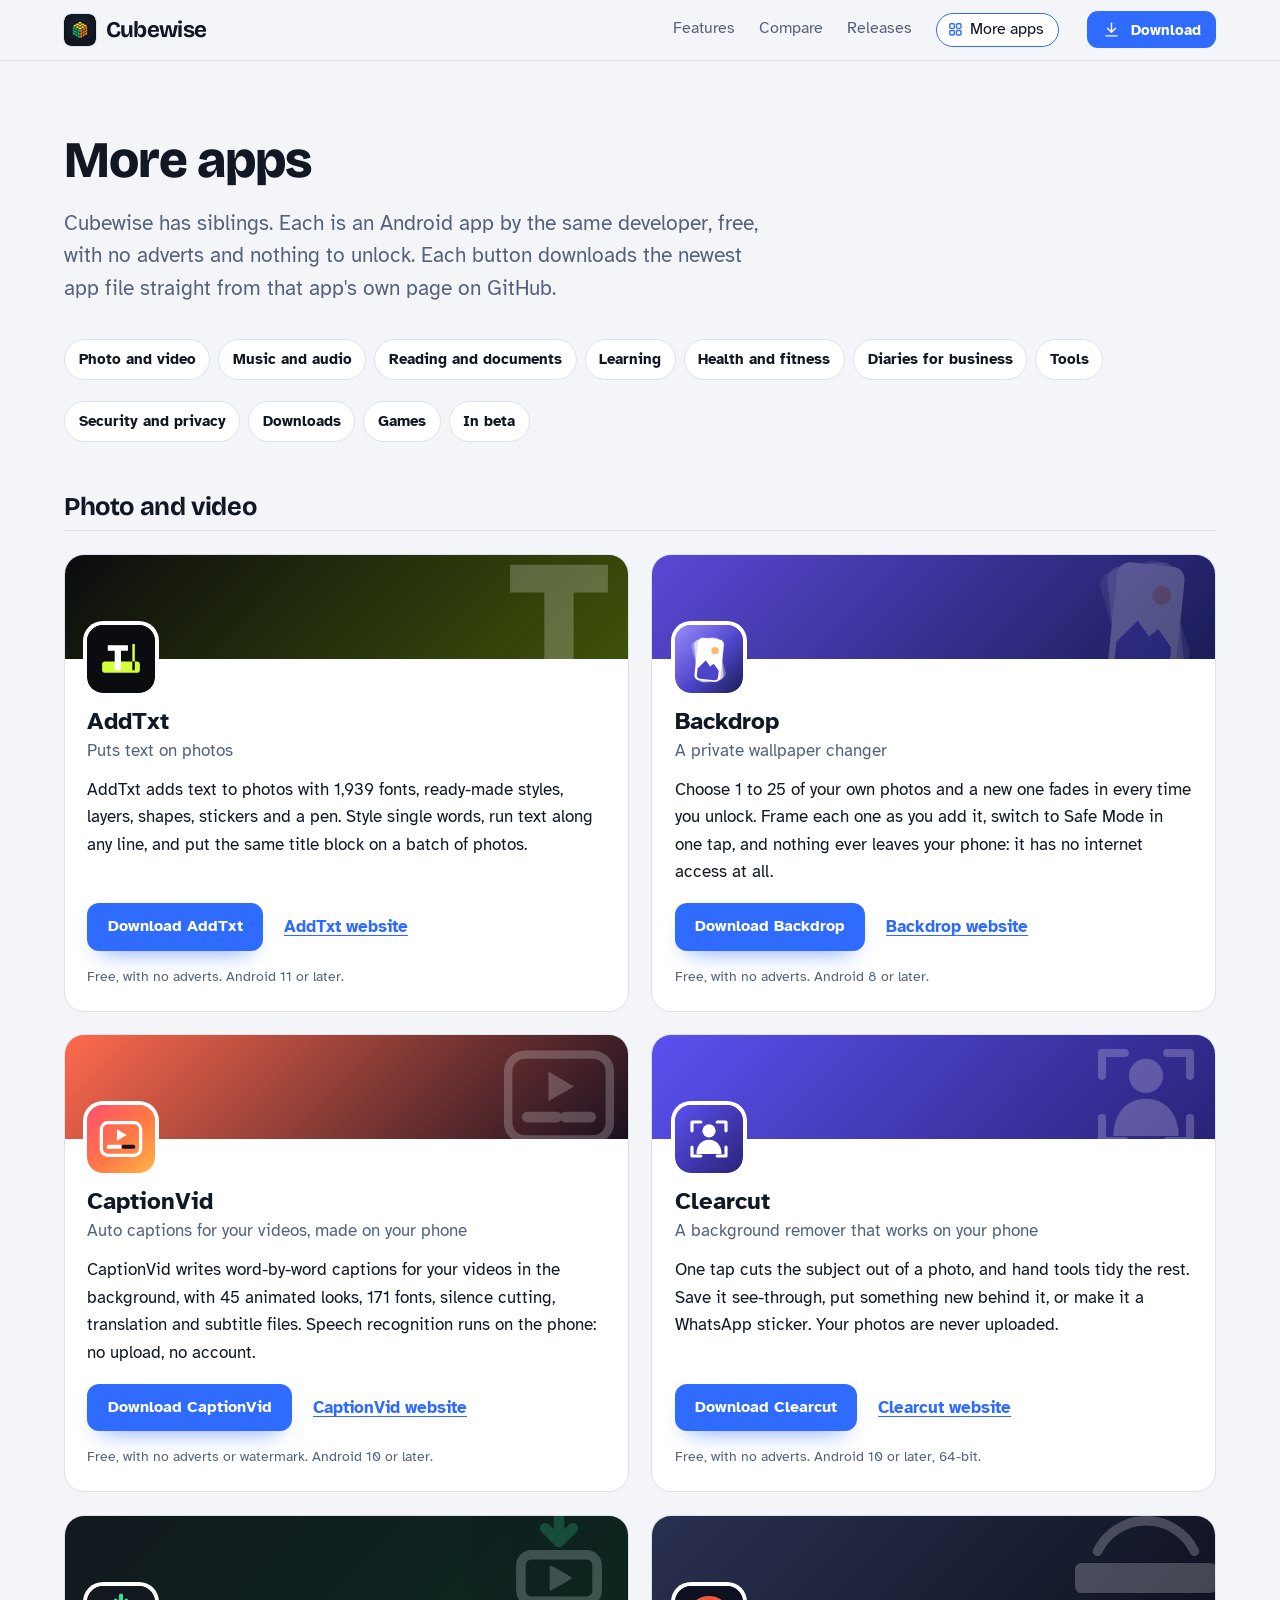
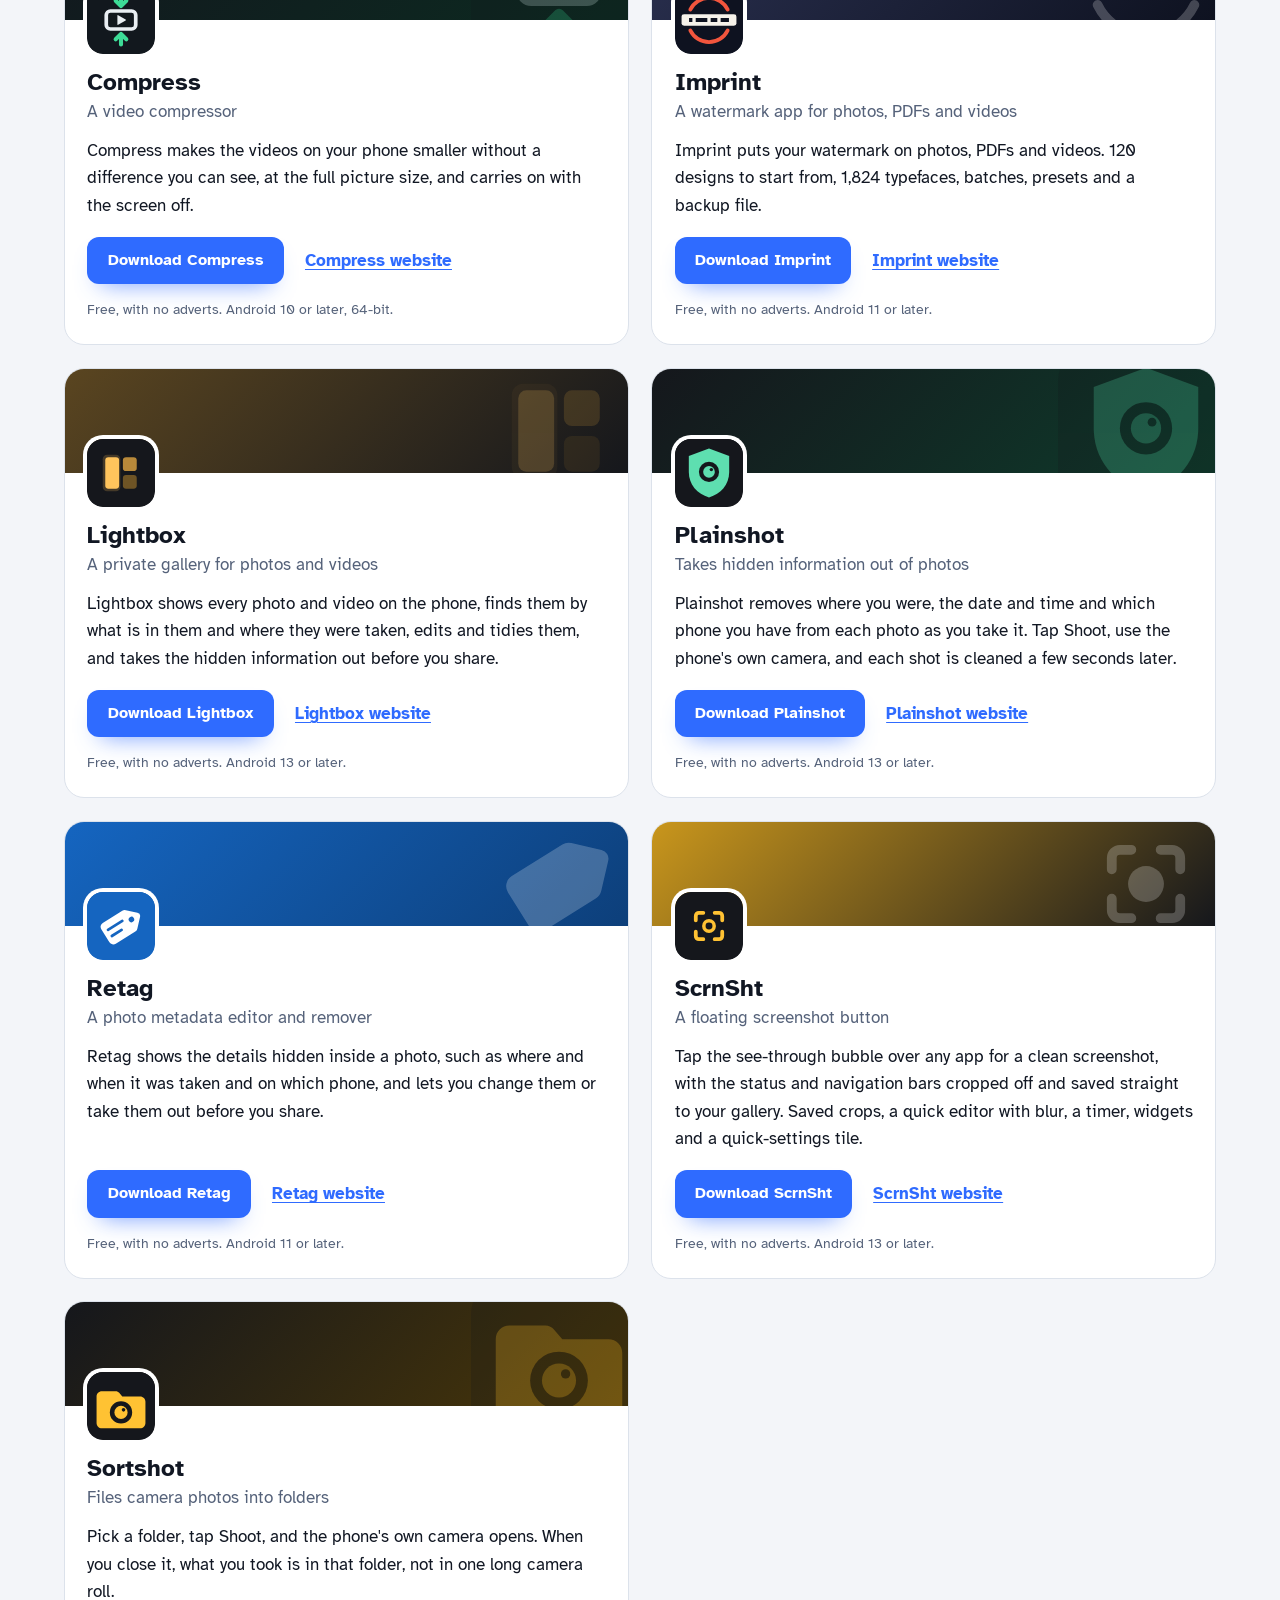
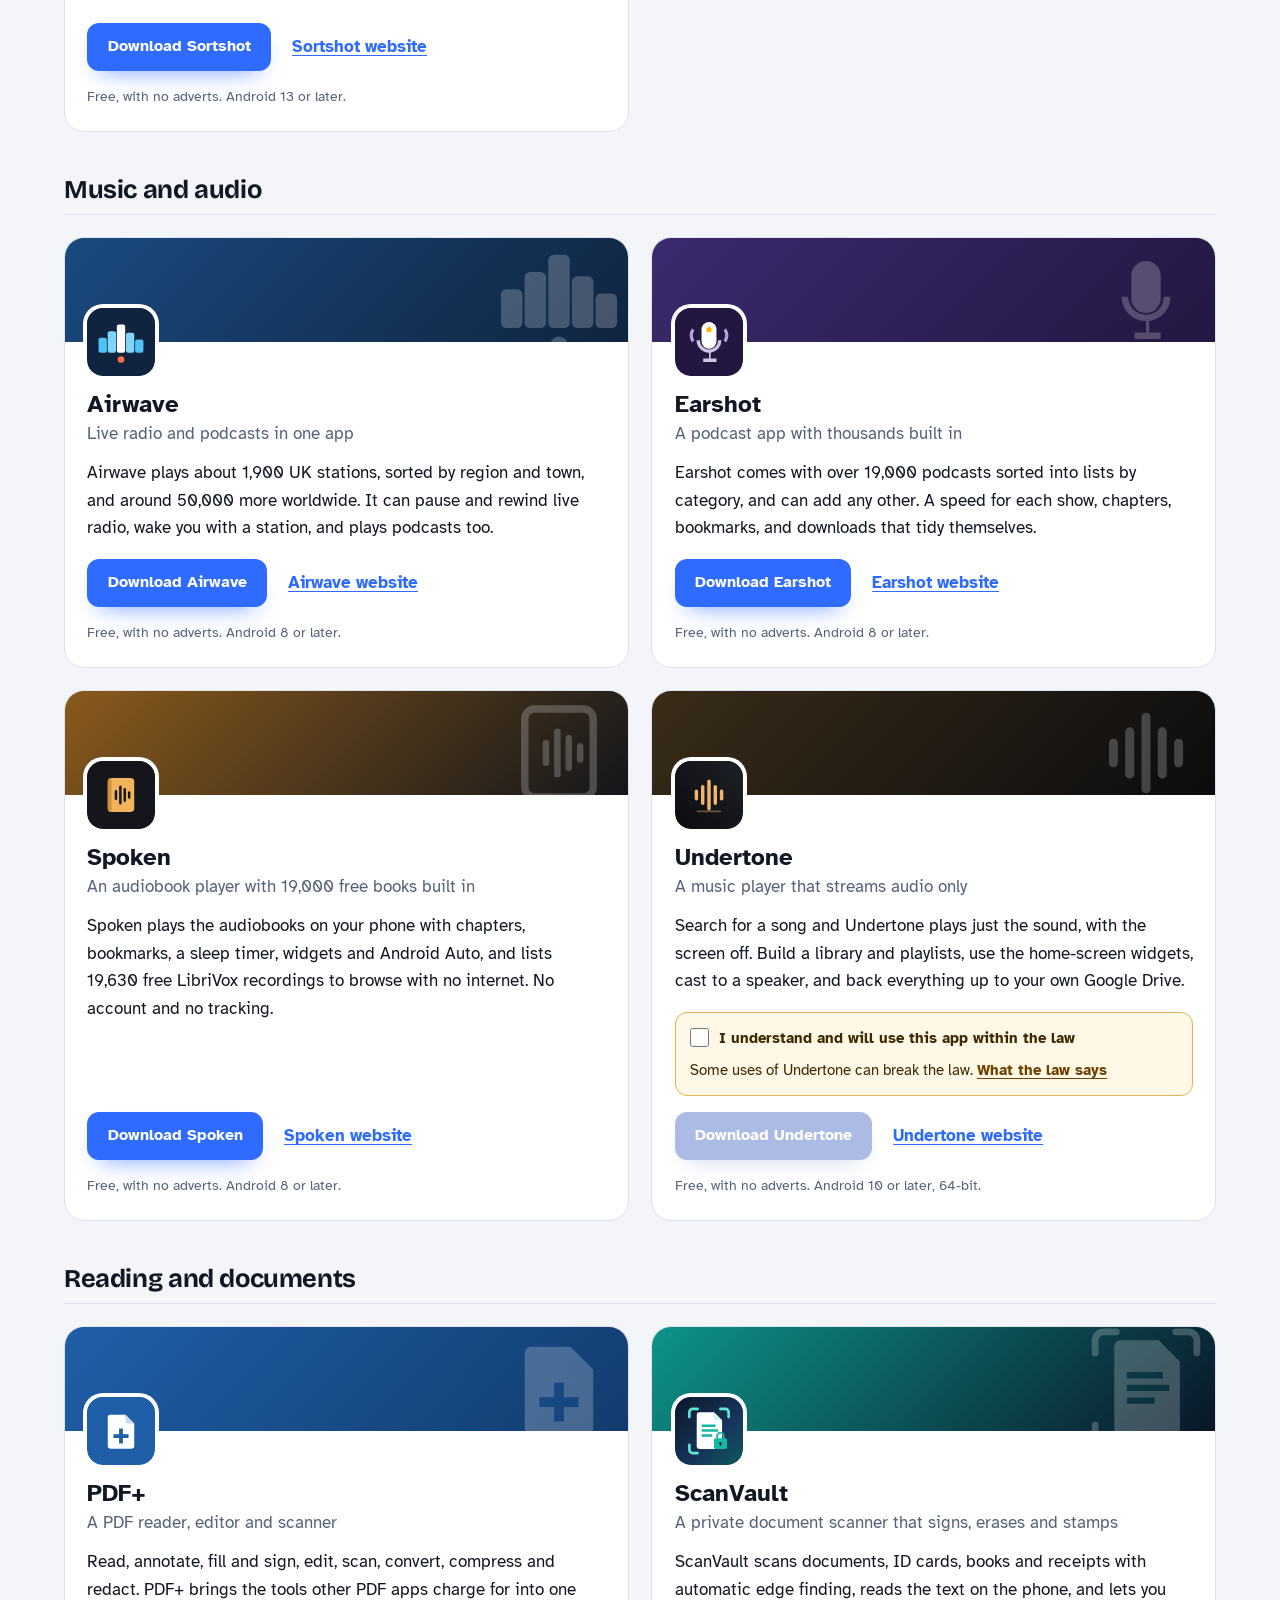
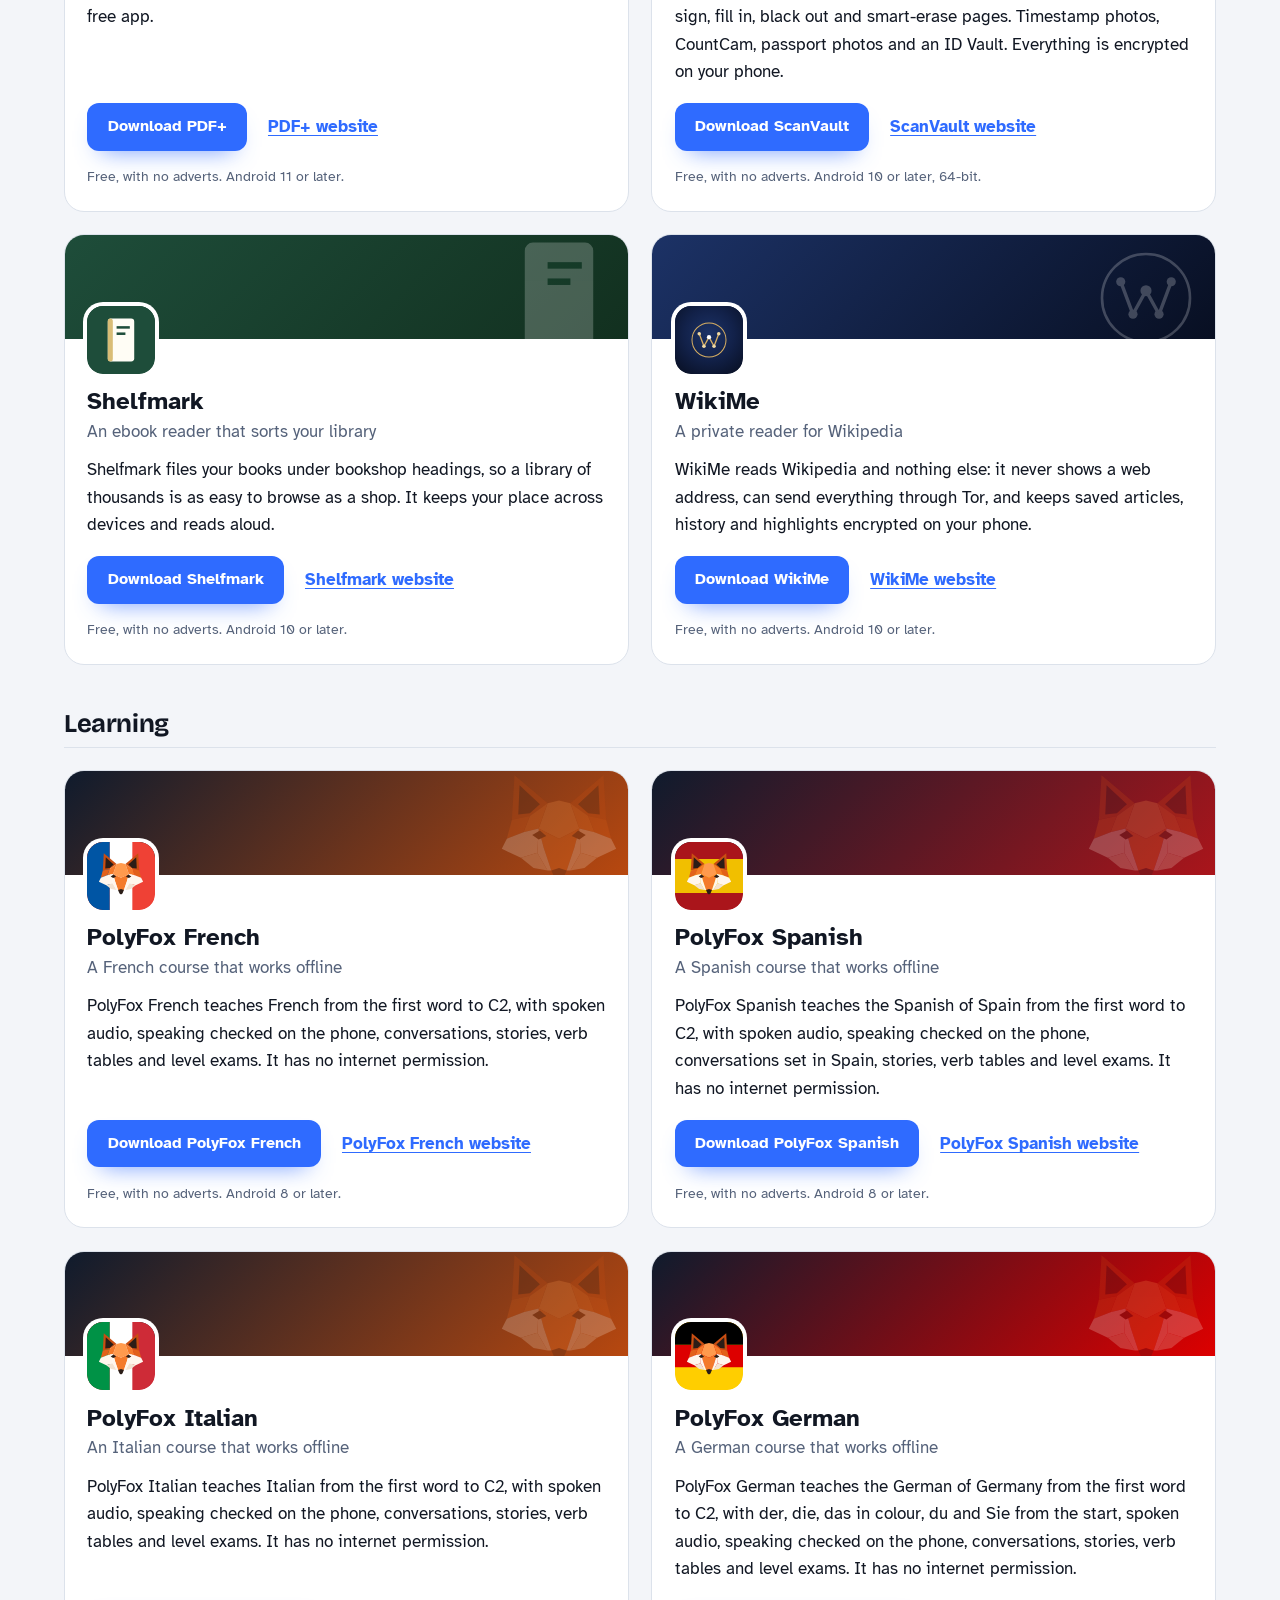
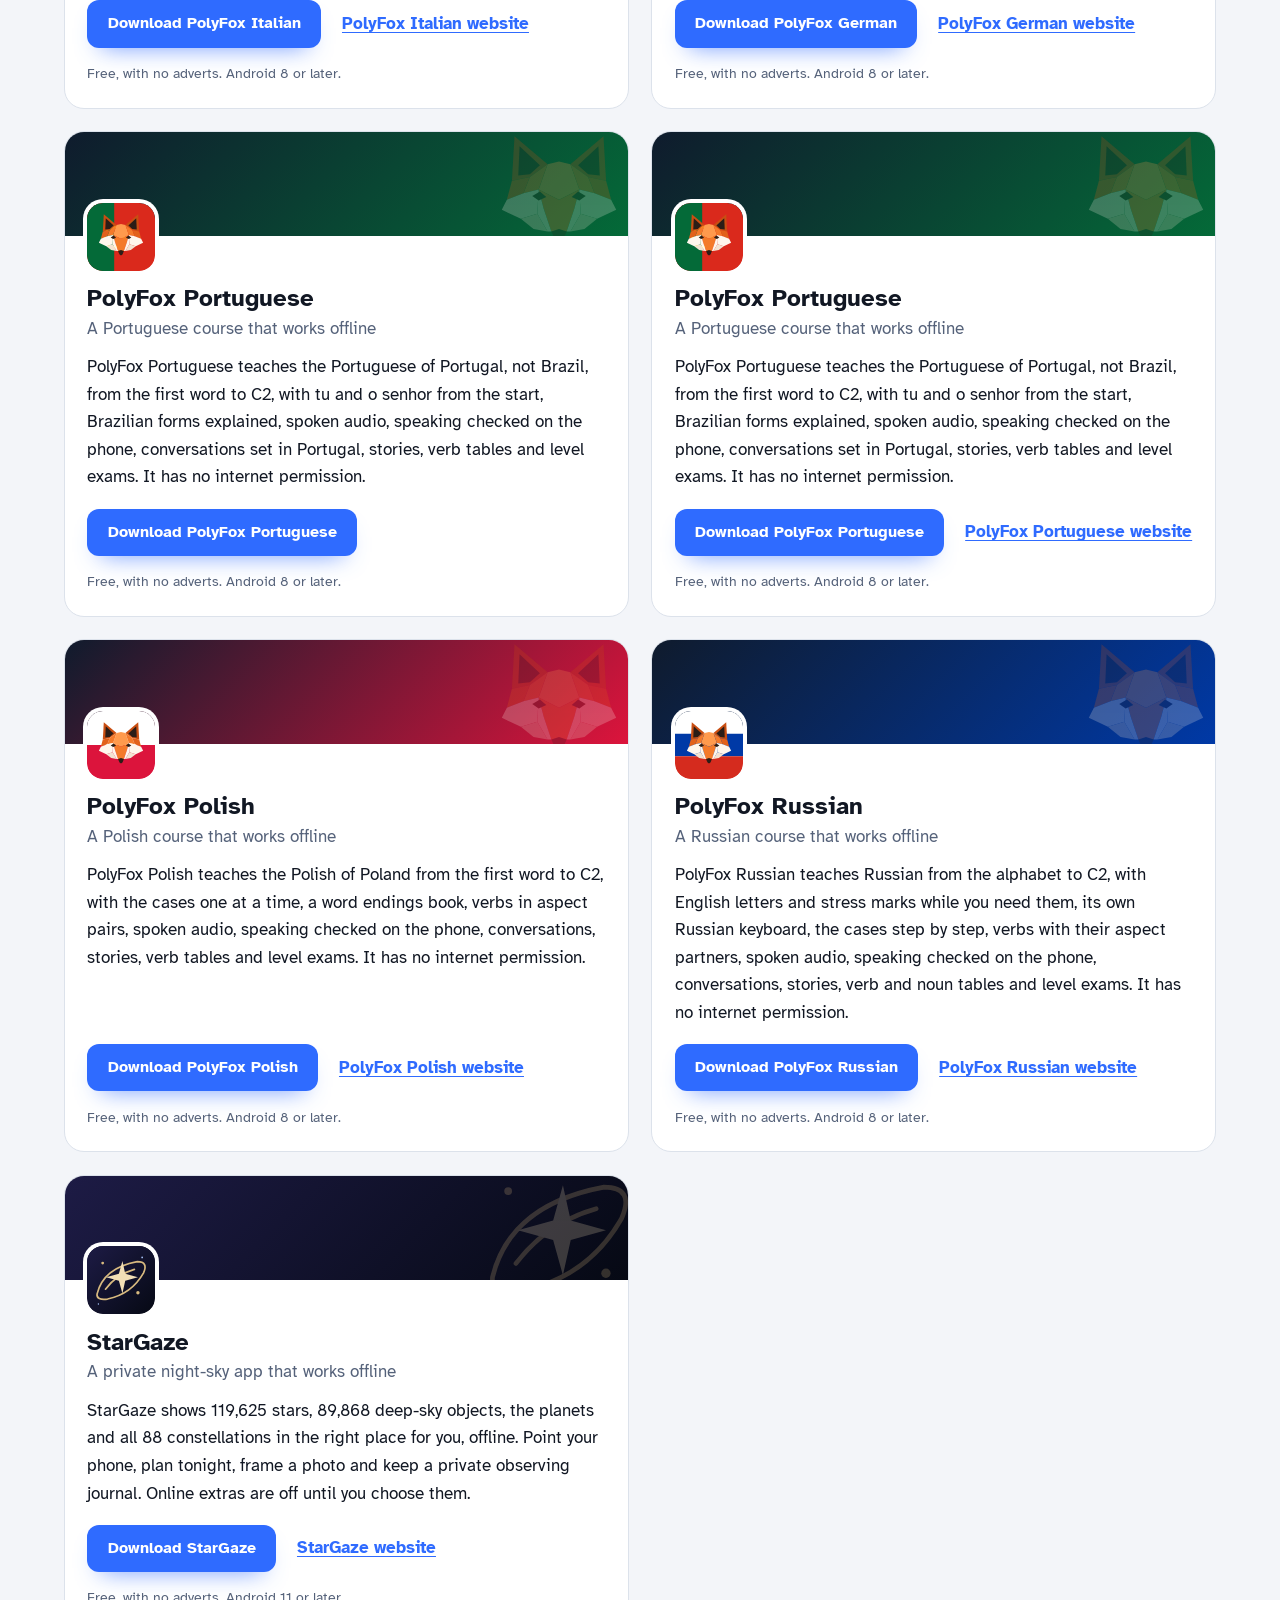
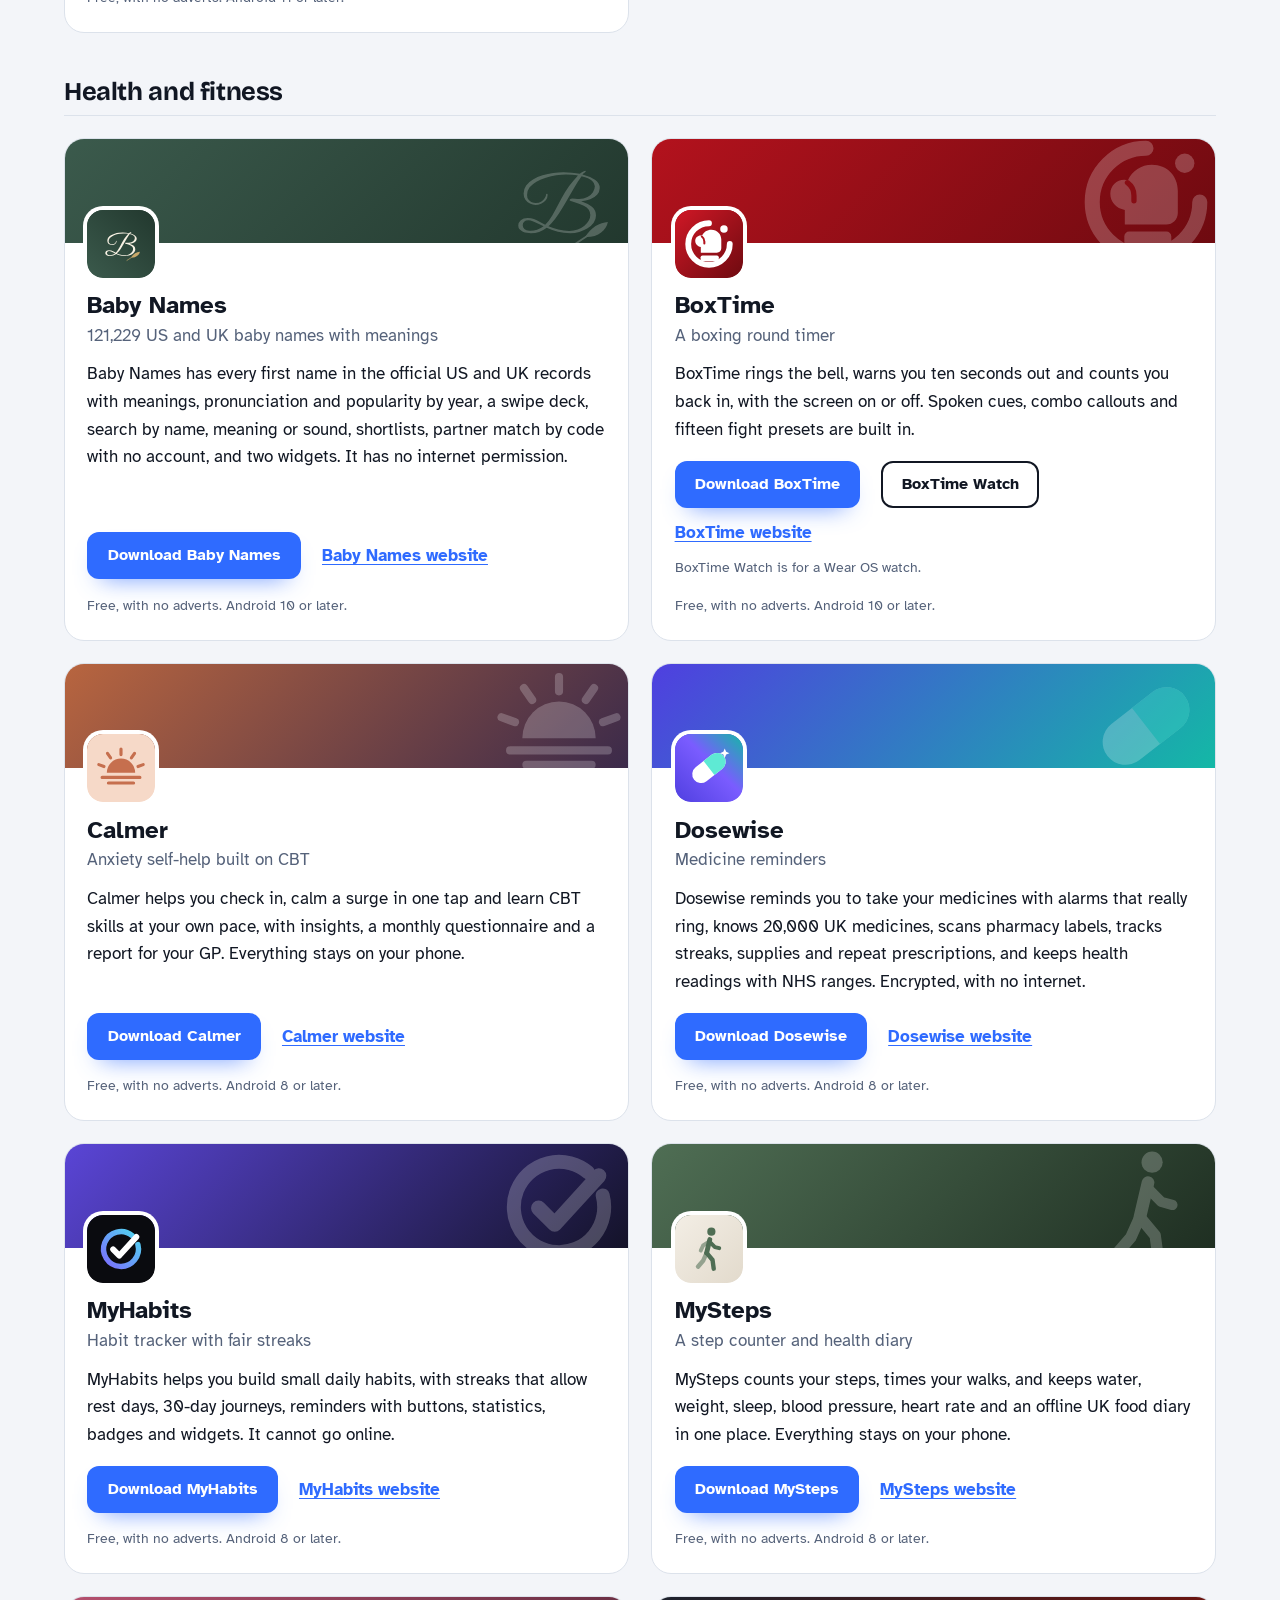
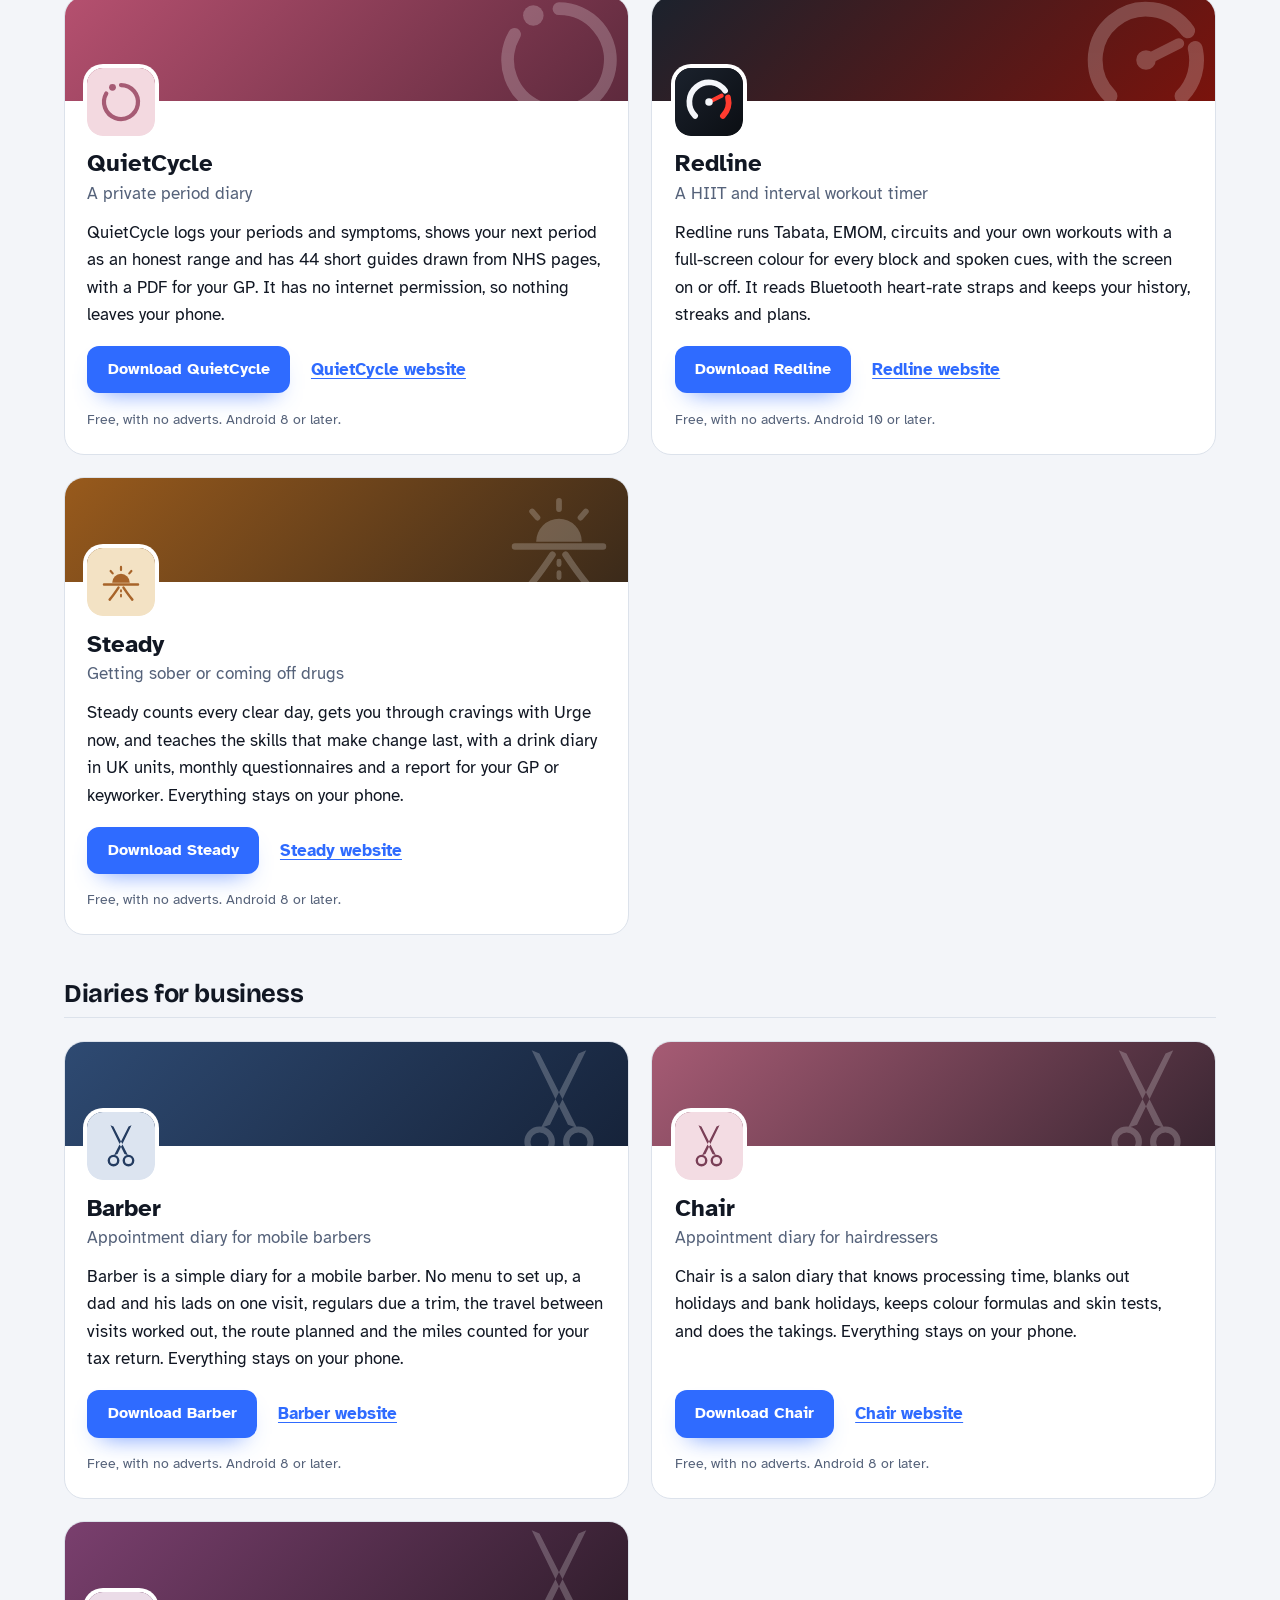
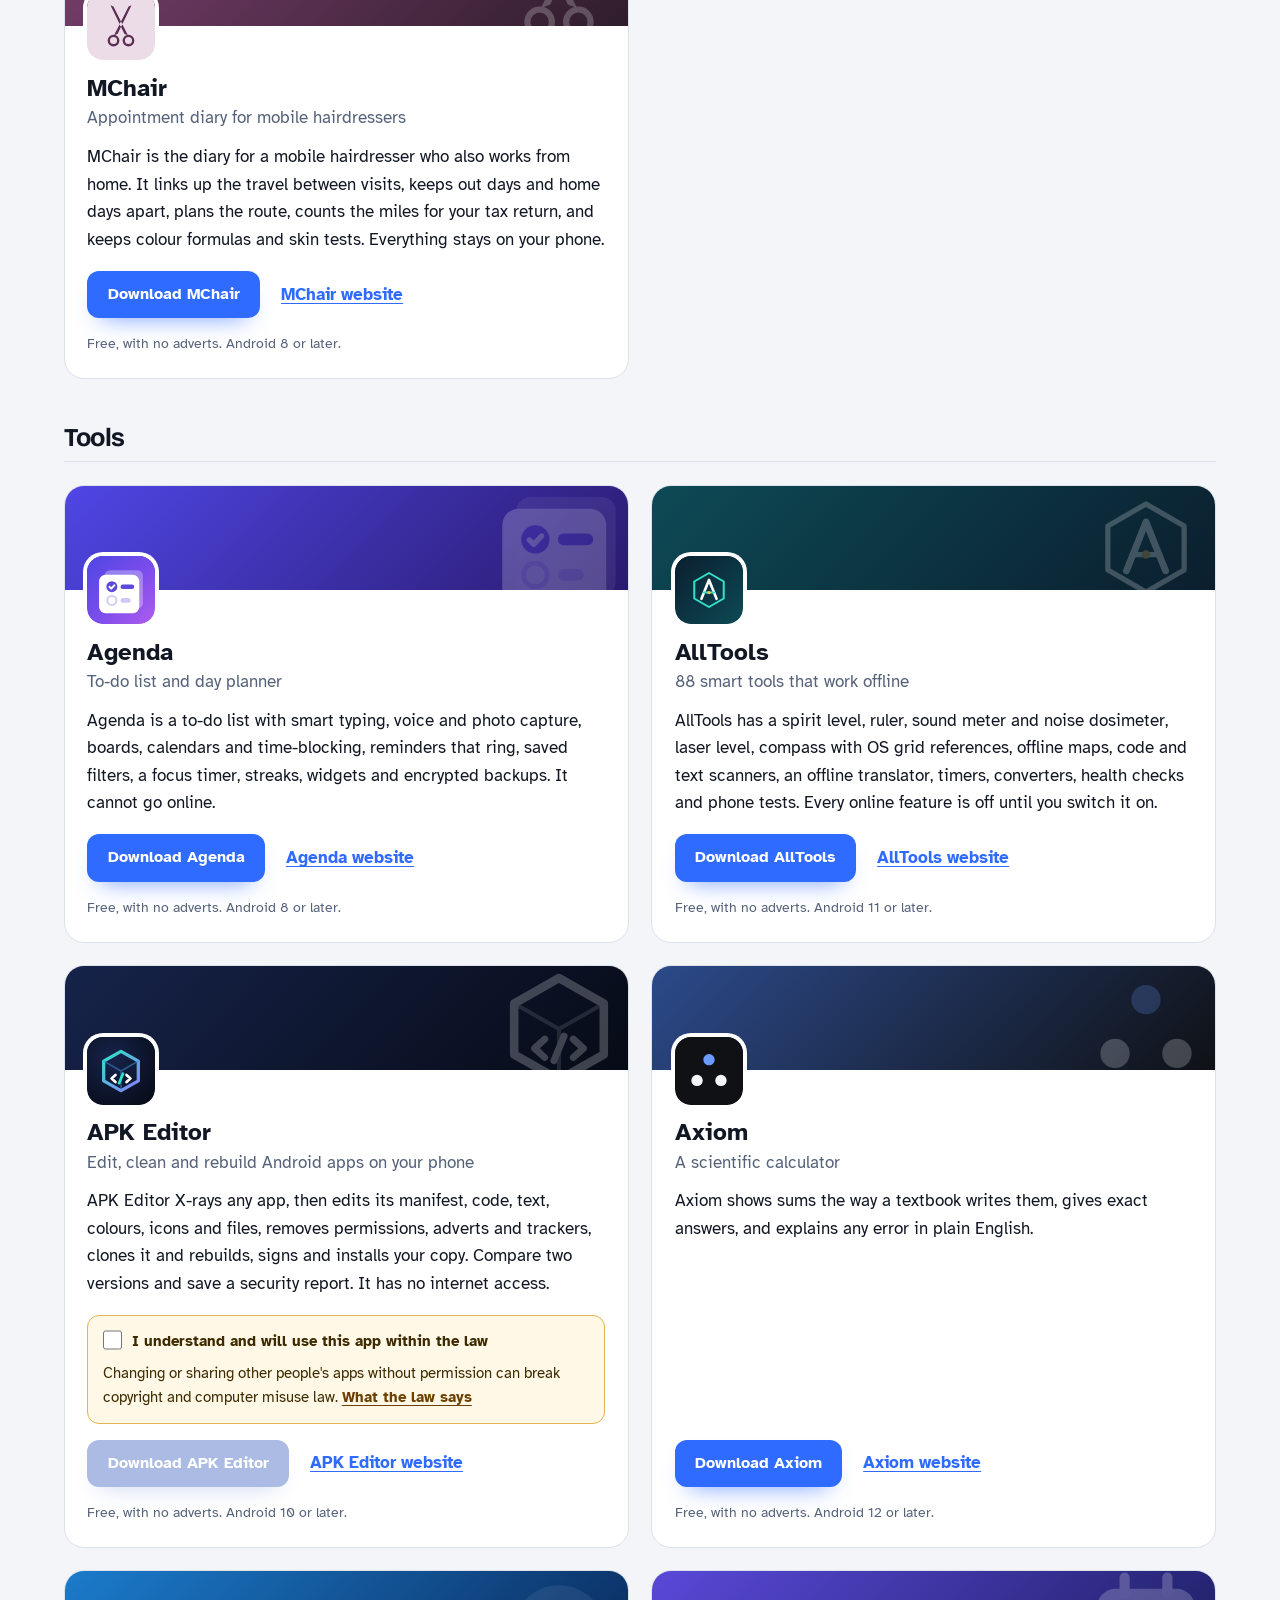
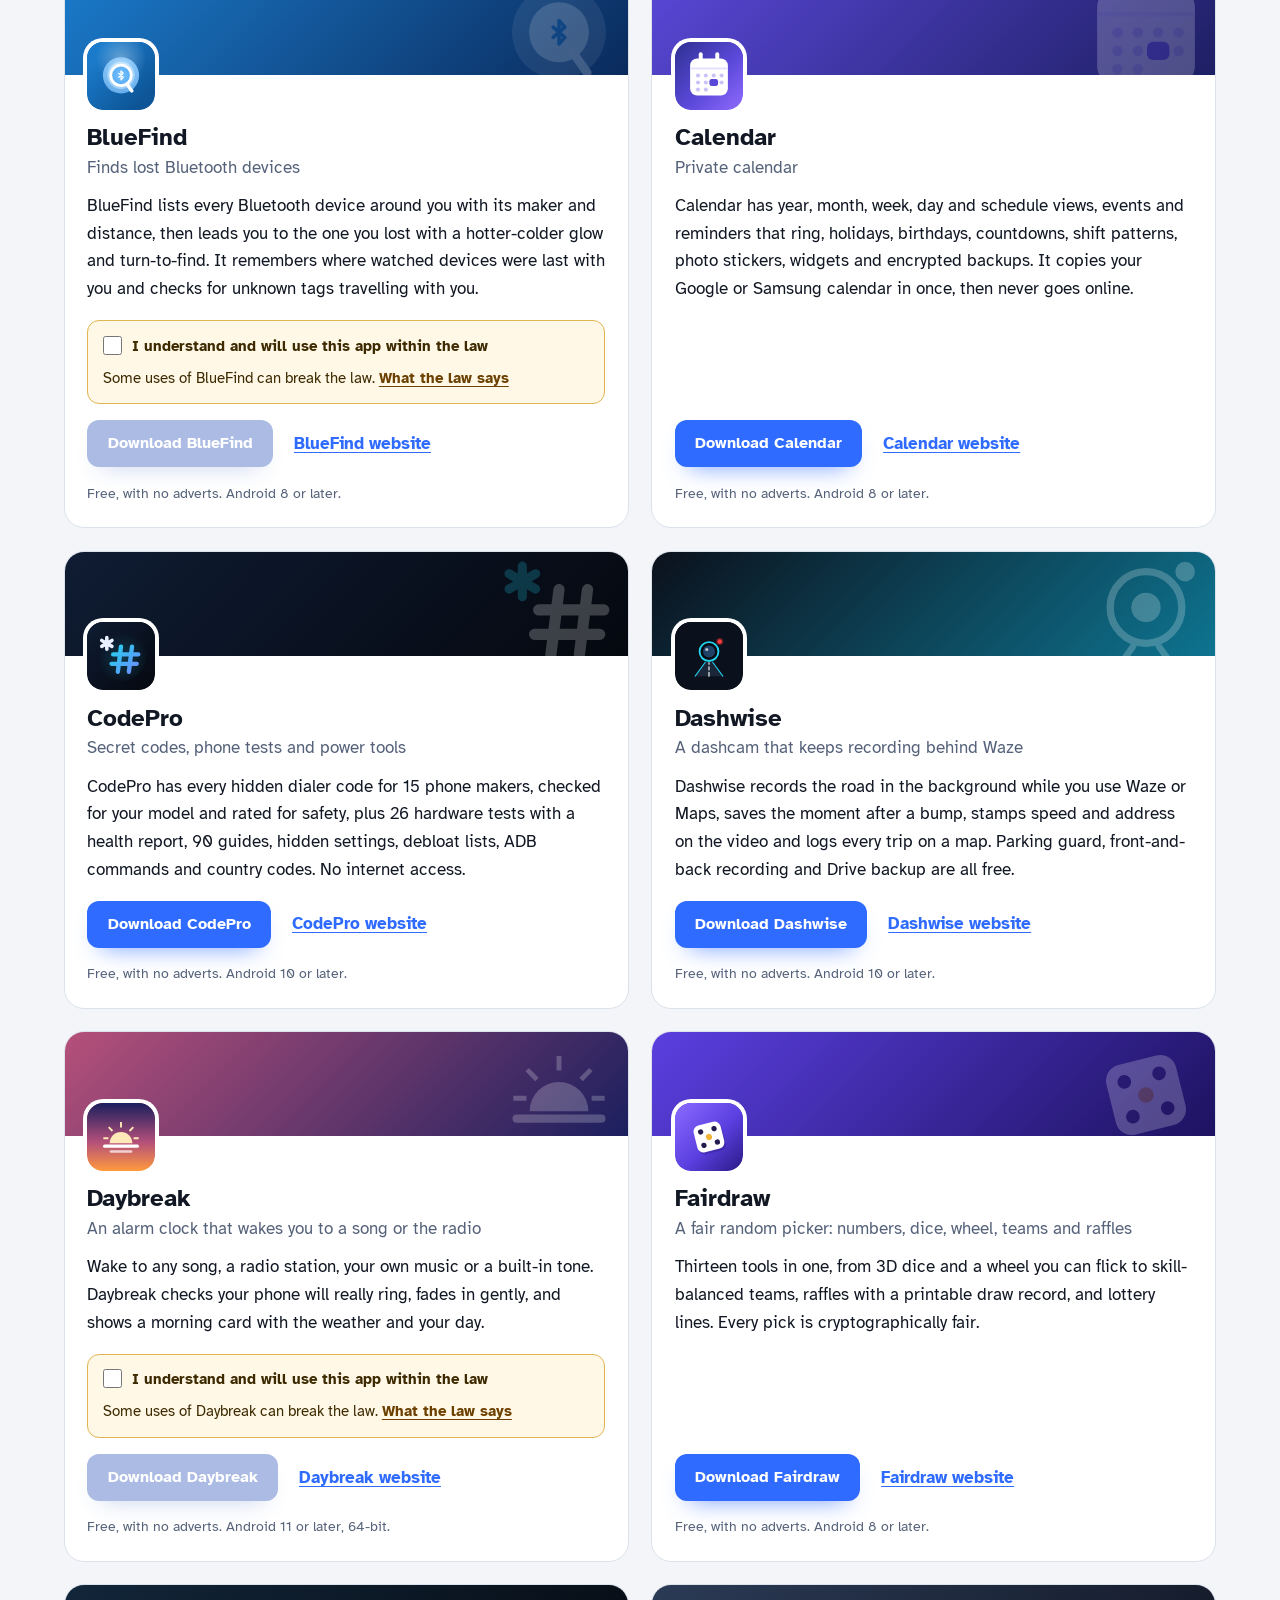
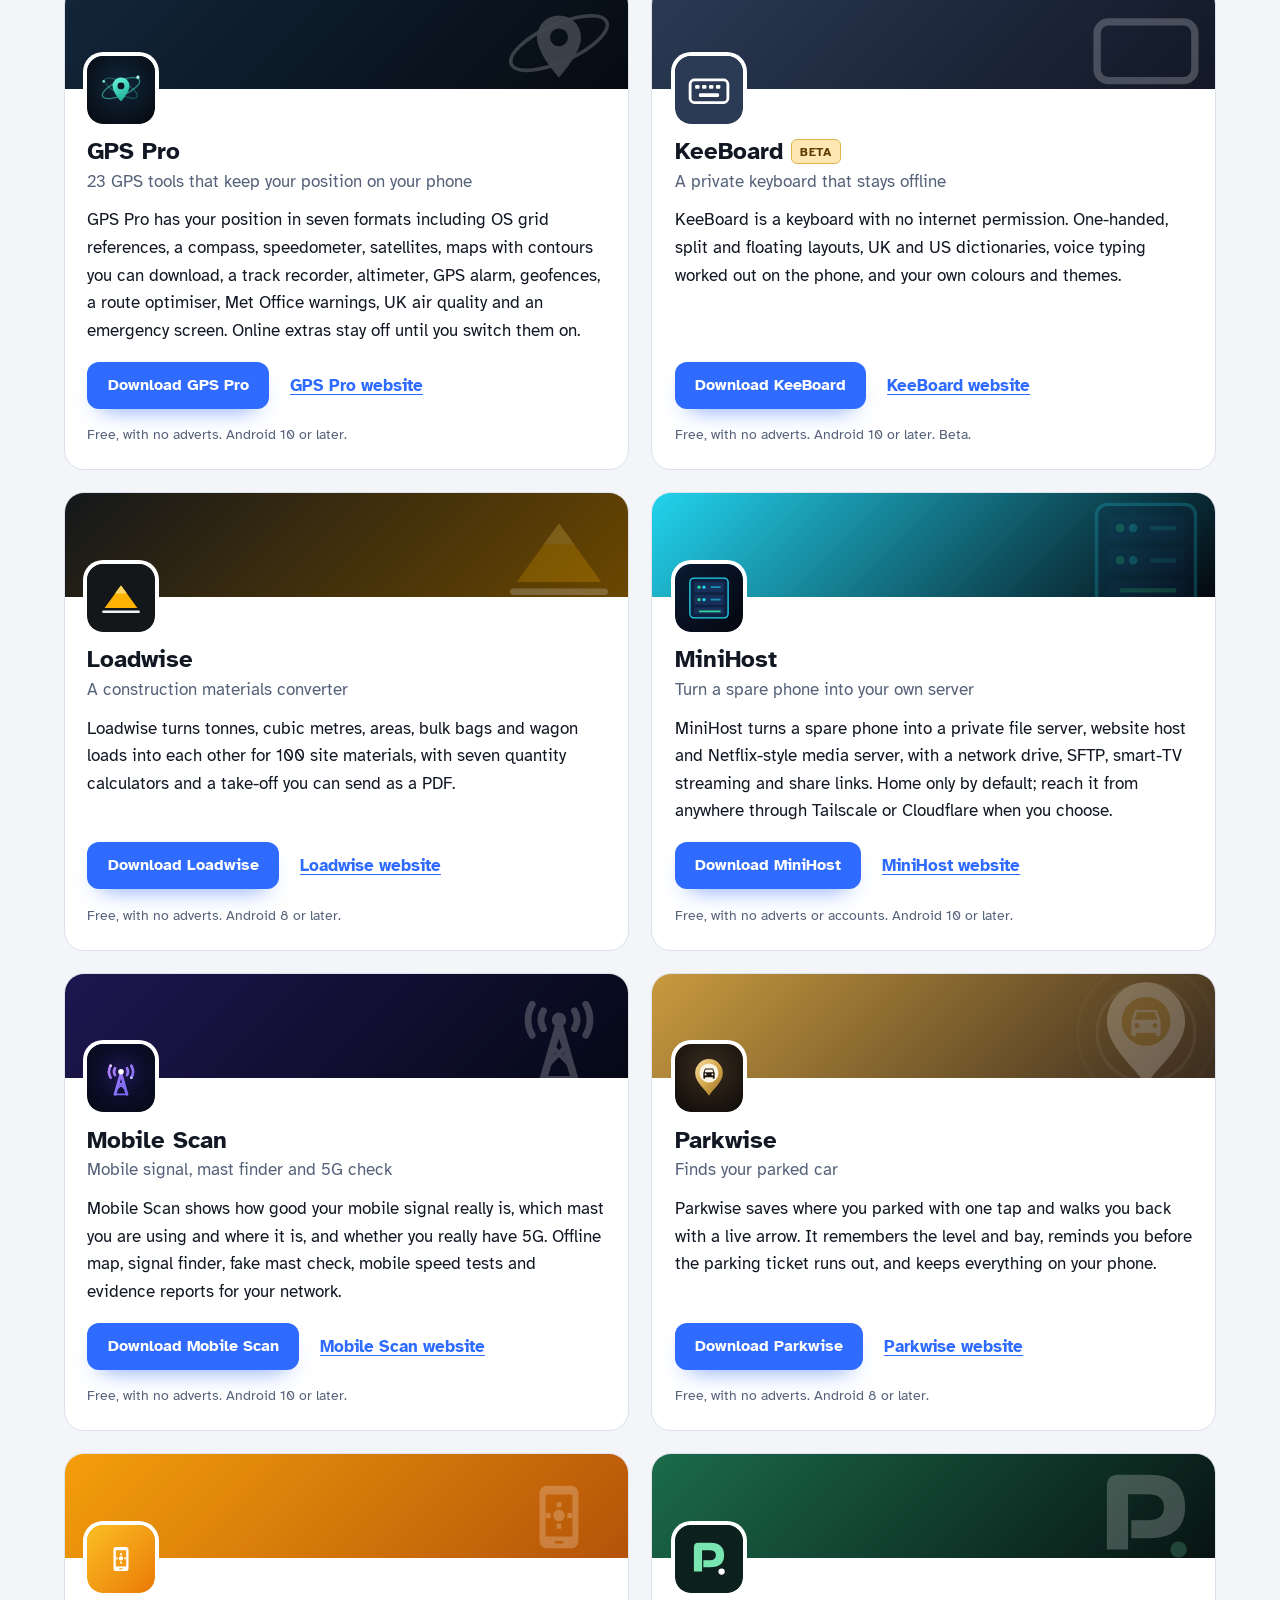
==== commit 2bae088d: "More apps: add Baby Names" ====
--- a/more-apps.html
+++ b/more-apps.html
@@ -4,7 +4,7 @@
 <meta charset="utf-8">
 <meta name="viewport" content="width=device-width, initial-scale=1">
 <title>More apps from the maker of Cubewise</title>
-<meta name="description" content="All 96 free Android apps from the maker of Cubewise, in one list by category, each with its download and a link to its website.">
+<meta name="description" content="All 97 free Android apps from the maker of Cubewise, in one list by category, each with its download and a link to its website.">
 <meta name="author" content="Jonathan Jackson">
 <link rel="canonical" href="https://customgpter.github.io/cubewise/more-apps.html">
 <meta name="theme-color" content="#f3f6fc" media="(prefers-color-scheme: light)">
@@ -12,7 +12,7 @@
 <meta property="og:type" content="website">
 <meta property="og:site_name" content="Cubewise">
 <meta property="og:title" content="More apps from the maker of Cubewise">
-<meta property="og:description" content="All 96 free Android apps from the maker of Cubewise, in one list by category, each with its download and a link to its website.">
+<meta property="og:description" content="All 97 free Android apps from the maker of Cubewise, in one list by category, each with its download and a link to its website.">
 <meta property="og:url" content="https://customgpter.github.io/cubewise/more-apps.html">
 <meta property="og:image" content="https://customgpter.github.io/cubewise/assets/og.png">
 <meta property="og:image:width" content="1200">
@@ -71,7 +71,7 @@
 <li class="mapp" style="--b:#0f1b2d;--b2:#b8480f"><div class="mapp-cover" aria-hidden="true"><svg viewBox="0 0 108 108"><polygon fill="#C94E12" points="26.7,17.9 47.0,35.1 36.1,42.9 25.1,45.2"/><polygon fill="#C94E12" points="82.9,45.2 71.9,42.9 61.0,35.1 81.3,17.9"/><polygon fill="#2B1D17" points="29.8,24.1 42.3,35.8 36.1,41.3 29.0,42.1"/><polygon fill="#2B1D17" points="79.0,42.1 71.9,41.3 65.7,35.8 78.2,24.1"/><polygon fill="#FF9A4D" points="54.0,33.5 47.0,35.1 41.5,50.7 54.0,56.9"/><polygon fill="#FF9A4D" points="54.0,56.9 66.5,50.7 61.0,35.1 54.0,33.5"/><polygon fill="#F47A2A" points="47.0,35.1 36.1,42.9 32.2,53.0 41.5,50.7"/><polygon fill="#F47A2A" points="66.5,50.7 75.8,53.0 71.9,42.9 61.0,35.1"/><polygon fill="#E2611A" points="36.1,42.9 25.1,45.2 22.0,56.9 32.2,53.0"/><polygon fill="#E2611A" points="75.8,53.0 86.0,56.9 82.9,45.2 71.9,42.9"/><polygon fill="#FFF6EC" points="32.2,53.0 22.0,56.9 18.9,63.1 30.6,68.6 40.7,65.5 41.5,50.7"/><polygon fill="#FFF6EC" points="66.5,50.7 67.3,65.5 77.4,68.6 89.1,63.1 86.0,56.9 75.8,53.0"/><polygon fill="#F3E3D2" points="30.6,68.6 40.7,65.5 47.0,76.4 38.4,74.8"/><polygon fill="#F3E3D2" points="69.6,74.8 61.0,76.4 67.3,65.5 77.4,68.6"/><polygon fill="#F47A2A" points="41.5,50.7 54.0,56.9 54.0,78.0 49.3,76.4 44.6,62.4"/><polygon fill="#F47A2A" points="63.4,62.4 58.7,76.4 54.0,78.0 54.0,56.9 66.5,50.7"/><polygon fill="#FFF6EC" points="41.5,50.7 44.6,62.4 49.3,76.4 47.0,76.4 40.7,65.5"/><polygon fill="#FFF6EC" points="67.3,65.5 61.0,76.4 58.7,76.4 63.4,62.4 66.5,50.7"/><polygon fill="#2B1D17" points="49.3,76.4 54.0,74.8 58.7,76.4 56.3,81.9 54.0,83.4 51.7,81.9"/><polygon fill="#2B1D17" points="37.6,54.6 42.3,51.8 46.2,55.3 41.5,57.3"/><polygon fill="#2B1D17" points="66.5,57.3 61.8,55.3 65.7,51.8 70.4,54.6"/></svg></div><div class="mapp-body"><svg class="mapp-icon" viewBox="0 0 108 108" aria-hidden="true"><rect width="108" height="108" rx="24" fill="#CE2B37"/><path fill="#FFFFFF" d="M36 0H72V108H36Z"/><path fill="#009246" d="M24 0H36V108H24A24 24 0 0 1 0 84V24A24 24 0 0 1 24 0Z"/><polygon fill="#C94E12" points="26.7,17.9 47.0,35.1 36.1,42.9 25.1,45.2"/><polygon fill="#C94E12" points="82.9,45.2 71.9,42.9 61.0,35.1 81.3,17.9"/><polygon fill="#2B1D17" points="29.8,24.1 42.3,35.8 36.1,41.3 29.0,42.1"/><polygon fill="#2B1D17" points="79.0,42.1 71.9,41.3 65.7,35.8 78.2,24.1"/><polygon fill="#FF9A4D" points="54.0,33.5 47.0,35.1 41.5,50.7 54.0,56.9"/><polygon fill="#FF9A4D" points="54.0,56.9 66.5,50.7 61.0,35.1 54.0,33.5"/><polygon fill="#F47A2A" points="47.0,35.1 36.1,42.9 32.2,53.0 41.5,50.7"/><polygon fill="#F47A2A" points="66.5,50.7 75.8,53.0 71.9,42.9 61.0,35.1"/><polygon fill="#E2611A" points="36.1,42.9 25.1,45.2 22.0,56.9 32.2,53.0"/><polygon fill="#E2611A" points="75.8,53.0 86.0,56.9 82.9,45.2 71.9,42.9"/><polygon fill="#FFF6EC" points="32.2,53.0 22.0,56.9 18.9,63.1 30.6,68.6 40.7,65.5 41.5,50.7"/><polygon fill="#FFF6EC" points="66.5,50.7 67.3,65.5 77.4,68.6 89.1,63.1 86.0,56.9 75.8,53.0"/><polygon fill="#F3E3D2" points="30.6,68.6 40.7,65.5 47.0,76.4 38.4,74.8"/><polygon fill="#F3E3D2" points="69.6,74.8 61.0,76.4 67.3,65.5 77.4,68.6"/><polygon fill="#F47A2A" points="41.5,50.7 54.0,56.9 54.0,78.0 49.3,76.4 44.6,62.4"/><polygon fill="#F47A2A" points="63.4,62.4 58.7,76.4 54.0,78.0 54.0,56.9 66.5,50.7"/><polygon fill="#FFF6EC" points="41.5,50.7 44.6,62.4 49.3,76.4 47.0,76.4 40.7,65.5"/><polygon fill="#FFF6EC" points="67.3,65.5 61.0,76.4 58.7,76.4 63.4,62.4 66.5,50.7"/><polygon fill="#2B1D17" points="49.3,76.4 54.0,74.8 58.7,76.4 56.3,81.9 54.0,83.4 51.7,81.9"/><polygon fill="#2B1D17" points="37.6,54.6 42.3,51.8 46.2,55.3 41.5,57.3"/><polygon fill="#2B1D17" points="66.5,57.3 61.8,55.3 65.7,51.8 70.4,54.6"/></svg><h3>PolyFox Italian</h3><p class="mapp-kind">An Italian course that works offline</p><p class="mapp-say">PolyFox Italian teaches Italian from the first word to C2, with spoken audio, speaking checked on the phone, conversations, stories, verb tables and level exams. It has no internet permission.</p><p class="mapp-go"><a class="button" href="https://github.com/CustomGPTer/polyfox-italian/releases/latest/download/PolyFox-Italian.apk">Download PolyFox Italian</a><a class="mapp-site" href="https://customgpter.github.io/polyfox-italian/">PolyFox Italian website</a></p><p class="mapp-needs">Free, with no adverts. Android 8 or later.</p></div></li>
 <li class="mapp" style="--b:#0f1b2d;--b2:#dd0000"><div class="mapp-cover" aria-hidden="true"><svg viewBox="0 0 108 108"><polygon fill="#C94E12" points="26.7,17.9 47.0,35.1 36.1,42.9 25.1,45.2"/><polygon fill="#C94E12" points="82.9,45.2 71.9,42.9 61.0,35.1 81.3,17.9"/><polygon fill="#2B1D17" points="29.8,24.1 42.3,35.8 36.1,41.3 29.0,42.1"/><polygon fill="#2B1D17" points="79.0,42.1 71.9,41.3 65.7,35.8 78.2,24.1"/><polygon fill="#FF9A4D" points="54.0,33.5 47.0,35.1 41.5,50.7 54.0,56.9"/><polygon fill="#FF9A4D" points="54.0,56.9 66.5,50.7 61.0,35.1 54.0,33.5"/><polygon fill="#F47A2A" points="47.0,35.1 36.1,42.9 32.2,53.0 41.5,50.7"/><polygon fill="#F47A2A" points="66.5,50.7 75.8,53.0 71.9,42.9 61.0,35.1"/><polygon fill="#E2611A" points="36.1,42.9 25.1,45.2 22.0,56.9 32.2,53.0"/><polygon fill="#E2611A" points="75.8,53.0 86.0,56.9 82.9,45.2 71.9,42.9"/><polygon fill="#FFF6EC" points="32.2,53.0 22.0,56.9 18.9,63.1 30.6,68.6 40.7,65.5 41.5,50.7"/><polygon fill="#FFF6EC" points="66.5,50.7 67.3,65.5 77.4,68.6 89.1,63.1 86.0,56.9 75.8,53.0"/><polygon fill="#F3E3D2" points="30.6,68.6 40.7,65.5 47.0,76.4 38.4,74.8"/><polygon fill="#F3E3D2" points="69.6,74.8 61.0,76.4 67.3,65.5 77.4,68.6"/><polygon fill="#F47A2A" points="41.5,50.7 54.0,56.9 54.0,78.0 49.3,76.4 44.6,62.4"/><polygon fill="#F47A2A" points="63.4,62.4 58.7,76.4 54.0,78.0 54.0,56.9 66.5,50.7"/><polygon fill="#FFF6EC" points="41.5,50.7 44.6,62.4 49.3,76.4 47.0,76.4 40.7,65.5"/><polygon fill="#FFF6EC" points="67.3,65.5 61.0,76.4 58.7,76.4 63.4,62.4 66.5,50.7"/><polygon fill="#2B1D17" points="49.3,76.4 54.0,74.8 58.7,76.4 56.3,81.9 54.0,83.4 51.7,81.9"/><polygon fill="#2B1D17" points="37.6,54.6 42.3,51.8 46.2,55.3 41.5,57.3"/><polygon fill="#2B1D17" points="66.5,57.3 61.8,55.3 65.7,51.8 70.4,54.6"/></svg></div><div class="mapp-body"><svg class="mapp-icon" viewBox="0 0 108 108" aria-hidden="true"><rect width="108" height="108" rx="24" fill="#FFCE00"/><path fill="#DD0000" d="M0 36H108V72H0Z"/><path fill="#000000" d="M24 0H84A24 24 0 0 1 108 24V36H0V24A24 24 0 0 1 24 0Z"/><polygon fill="#C94E12" points="26.7,17.9 47.0,35.1 36.1,42.9 25.1,45.2"/><polygon fill="#C94E12" points="82.9,45.2 71.9,42.9 61.0,35.1 81.3,17.9"/><polygon fill="#2B1D17" points="29.8,24.1 42.3,35.8 36.1,41.3 29.0,42.1"/><polygon fill="#2B1D17" points="79.0,42.1 71.9,41.3 65.7,35.8 78.2,24.1"/><polygon fill="#FF9A4D" points="54.0,33.5 47.0,35.1 41.5,50.7 54.0,56.9"/><polygon fill="#FF9A4D" points="54.0,56.9 66.5,50.7 61.0,35.1 54.0,33.5"/><polygon fill="#F47A2A" points="47.0,35.1 36.1,42.9 32.2,53.0 41.5,50.7"/><polygon fill="#F47A2A" points="66.5,50.7 75.8,53.0 71.9,42.9 61.0,35.1"/><polygon fill="#E2611A" points="36.1,42.9 25.1,45.2 22.0,56.9 32.2,53.0"/><polygon fill="#E2611A" points="75.8,53.0 86.0,56.9 82.9,45.2 71.9,42.9"/><polygon fill="#FFF6EC" points="32.2,53.0 22.0,56.9 18.9,63.1 30.6,68.6 40.7,65.5 41.5,50.7"/><polygon fill="#FFF6EC" points="66.5,50.7 67.3,65.5 77.4,68.6 89.1,63.1 86.0,56.9 75.8,53.0"/><polygon fill="#F3E3D2" points="30.6,68.6 40.7,65.5 47.0,76.4 38.4,74.8"/><polygon fill="#F3E3D2" points="69.6,74.8 61.0,76.4 67.3,65.5 77.4,68.6"/><polygon fill="#F47A2A" points="41.5,50.7 54.0,56.9 54.0,78.0 49.3,76.4 44.6,62.4"/><polygon fill="#F47A2A" points="63.4,62.4 58.7,76.4 54.0,78.0 54.0,56.9 66.5,50.7"/><polygon fill="#FFF6EC" points="41.5,50.7 44.6,62.4 49.3,76.4 47.0,76.4 40.7,65.5"/><polygon fill="#FFF6EC" points="67.3,65.5 61.0,76.4 58.7,76.4 63.4,62.4 66.5,50.7"/><polygon fill="#2B1D17" points="49.3,76.4 54.0,74.8 58.7,76.4 56.3,81.9 54.0,83.4 51.7,81.9"/><polygon fill="#2B1D17" points="37.6,54.6 42.3,51.8 46.2,55.3 41.5,57.3"/><polygon fill="#2B1D17" points="66.5,57.3 61.8,55.3 65.7,51.8 70.4,54.6"/></svg><h3>PolyFox German</h3><p class="mapp-kind">A German course that works offline</p><p class="mapp-say">PolyFox German teaches the German of Germany from the first word to C2, with der, die, das in colour, du and Sie from the start, spoken audio, speaking checked on the phone, conversations, stories, verb tables and level exams. It has no internet permission.</p><p class="mapp-go"><a class="button" href="https://github.com/CustomGPTer/polyfox-german/releases/latest/download/PolyFoxGerman.apk">Download PolyFox German</a><a class="mapp-site" href="https://customgpter.github.io/polyfox-german/">PolyFox German website</a></p><p class="mapp-needs">Free, with no adverts. Android 8 or later.</p></div></li><li class="mapp" style="--b:#0f1b2d;--b2:#046a38"><div class="mapp-cover" aria-hidden="true"><svg viewBox="0 0 108 108"><polygon fill="#C94E12" points="26.7,17.9 47.0,35.1 36.1,42.9 25.1,45.2"/><polygon fill="#C94E12" points="82.9,45.2 71.9,42.9 61.0,35.1 81.3,17.9"/><polygon fill="#2B1D17" points="29.8,24.1 42.3,35.8 36.1,41.3 29.0,42.1"/><polygon fill="#2B1D17" points="79.0,42.1 71.9,41.3 65.7,35.8 78.2,24.1"/><polygon fill="#FF9A4D" points="54.0,33.5 47.0,35.1 41.5,50.7 54.0,56.9"/><polygon fill="#FF9A4D" points="54.0,56.9 66.5,50.7 61.0,35.1 54.0,33.5"/><polygon fill="#F47A2A" points="47.0,35.1 36.1,42.9 32.2,53.0 41.5,50.7"/><polygon fill="#F47A2A" points="66.5,50.7 75.8,53.0 71.9,42.9 61.0,35.1"/><polygon fill="#E2611A" points="36.1,42.9 25.1,45.2 22.0,56.9 32.2,53.0"/><polygon fill="#E2611A" points="75.8,53.0 86.0,56.9 82.9,45.2 71.9,42.9"/><polygon fill="#FFF6EC" points="32.2,53.0 22.0,56.9 18.9,63.1 30.6,68.6 40.7,65.5 41.5,50.7"/><polygon fill="#FFF6EC" points="66.5,50.7 67.3,65.5 77.4,68.6 89.1,63.1 86.0,56.9 75.8,53.0"/><polygon fill="#F3E3D2" points="30.6,68.6 40.7,65.5 47.0,76.4 38.4,74.8"/><polygon fill="#F3E3D2" points="69.6,74.8 61.0,76.4 67.3,65.5 77.4,68.6"/><polygon fill="#F47A2A" points="41.5,50.7 54.0,56.9 54.0,78.0 49.3,76.4 44.6,62.4"/><polygon fill="#F47A2A" points="63.4,62.4 58.7,76.4 54.0,78.0 54.0,56.9 66.5,50.7"/><polygon fill="#FFF6EC" points="41.5,50.7 44.6,62.4 49.3,76.4 47.0,76.4 40.7,65.5"/><polygon fill="#FFF6EC" points="67.3,65.5 61.0,76.4 58.7,76.4 63.4,62.4 66.5,50.7"/><polygon fill="#2B1D17" points="49.3,76.4 54.0,74.8 58.7,76.4 56.3,81.9 54.0,83.4 51.7,81.9"/><polygon fill="#2B1D17" points="37.6,54.6 42.3,51.8 46.2,55.3 41.5,57.3"/><polygon fill="#2B1D17" points="66.5,57.3 61.8,55.3 65.7,51.8 70.4,54.6"/></svg></div><div class="mapp-body"><svg class="mapp-icon" viewBox="0 0 108 108" aria-hidden="true"><rect width="108" height="108" rx="24" fill="#DA291C"/><path fill="#046A38" d="M24 0H43.2V108H24A24 24 0 0 1 0 84V24A24 24 0 0 1 24 0Z"/><circle cx="43.2" cy="54" r="16" fill="none" stroke="#FFD100" stroke-width="3.2"/><polygon fill="#C94E12" points="26.7,17.9 47.0,35.1 36.1,42.9 25.1,45.2"/><polygon fill="#C94E12" points="82.9,45.2 71.9,42.9 61.0,35.1 81.3,17.9"/><polygon fill="#2B1D17" points="29.8,24.1 42.3,35.8 36.1,41.3 29.0,42.1"/><polygon fill="#2B1D17" points="79.0,42.1 71.9,41.3 65.7,35.8 78.2,24.1"/><polygon fill="#FF9A4D" points="54.0,33.5 47.0,35.1 41.5,50.7 54.0,56.9"/><polygon fill="#FF9A4D" points="54.0,56.9 66.5,50.7 61.0,35.1 54.0,33.5"/><polygon fill="#F47A2A" points="47.0,35.1 36.1,42.9 32.2,53.0 41.5,50.7"/><polygon fill="#F47A2A" points="66.5,50.7 75.8,53.0 71.9,42.9 61.0,35.1"/><polygon fill="#E2611A" points="36.1,42.9 25.1,45.2 22.0,56.9 32.2,53.0"/><polygon fill="#E2611A" points="75.8,53.0 86.0,56.9 82.9,45.2 71.9,42.9"/><polygon fill="#FFF6EC" points="32.2,53.0 22.0,56.9 18.9,63.1 30.6,68.6 40.7,65.5 41.5,50.7"/><polygon fill="#FFF6EC" points="66.5,50.7 67.3,65.5 77.4,68.6 89.1,63.1 86.0,56.9 75.8,53.0"/><polygon fill="#F3E3D2" points="30.6,68.6 40.7,65.5 47.0,76.4 38.4,74.8"/><polygon fill="#F3E3D2" points="69.6,74.8 61.0,76.4 67.3,65.5 77.4,68.6"/><polygon fill="#F47A2A" points="41.5,50.7 54.0,56.9 54.0,78.0 49.3,76.4 44.6,62.4"/><polygon fill="#F47A2A" points="63.4,62.4 58.7,76.4 54.0,78.0 54.0,56.9 66.5,50.7"/><polygon fill="#FFF6EC" points="41.5,50.7 44.6,62.4 49.3,76.4 47.0,76.4 40.7,65.5"/><polygon fill="#FFF6EC" points="67.3,65.5 61.0,76.4 58.7,76.4 63.4,62.4 66.5,50.7"/><polygon fill="#2B1D17" points="49.3,76.4 54.0,74.8 58.7,76.4 56.3,81.9 54.0,83.4 51.7,81.9"/><polygon fill="#2B1D17" points="37.6,54.6 42.3,51.8 46.2,55.3 41.5,57.3"/><polygon fill="#2B1D17" points="66.5,57.3 61.8,55.3 65.7,51.8 70.4,54.6"/></svg><h3>PolyFox Portuguese</h3><p class="mapp-kind">A Portuguese course that works offline</p><p class="mapp-say">PolyFox Portuguese teaches the Portuguese of Portugal, not Brazil, from the first word to C2, with tu and o senhor from the start, Brazilian forms explained, spoken audio, speaking checked on the phone, conversations set in Portugal, stories, verb tables and level exams. It has no internet permission.</p><p class="mapp-go"><a class="button" href="https://github.com/CustomGPTer/polyfox-portuguese/releases/latest/download/PolyFoxPortuguese.apk">Download PolyFox Portuguese</a></p><p class="mapp-needs">Free, with no adverts. Android 8 or later.</p></div></li><li class="mapp" style="--b:#0f1b2d;--b2:#046a38"><div class="mapp-cover" aria-hidden="true"><svg viewBox="0 0 108 108"><polygon fill="#C94E12" points="26.7,17.9 47.0,35.1 36.1,42.9 25.1,45.2"/><polygon fill="#C94E12" points="82.9,45.2 71.9,42.9 61.0,35.1 81.3,17.9"/><polygon fill="#2B1D17" points="29.8,24.1 42.3,35.8 36.1,41.3 29.0,42.1"/><polygon fill="#2B1D17" points="79.0,42.1 71.9,41.3 65.7,35.8 78.2,24.1"/><polygon fill="#FF9A4D" points="54.0,33.5 47.0,35.1 41.5,50.7 54.0,56.9"/><polygon fill="#FF9A4D" points="54.0,56.9 66.5,50.7 61.0,35.1 54.0,33.5"/><polygon fill="#F47A2A" points="47.0,35.1 36.1,42.9 32.2,53.0 41.5,50.7"/><polygon fill="#F47A2A" points="66.5,50.7 75.8,53.0 71.9,42.9 61.0,35.1"/><polygon fill="#E2611A" points="36.1,42.9 25.1,45.2 22.0,56.9 32.2,53.0"/><polygon fill="#E2611A" points="75.8,53.0 86.0,56.9 82.9,45.2 71.9,42.9"/><polygon fill="#FFF6EC" points="32.2,53.0 22.0,56.9 18.9,63.1 30.6,68.6 40.7,65.5 41.5,50.7"/><polygon fill="#FFF6EC" points="66.5,50.7 67.3,65.5 77.4,68.6 89.1,63.1 86.0,56.9 75.8,53.0"/><polygon fill="#F3E3D2" points="30.6,68.6 40.7,65.5 47.0,76.4 38.4,74.8"/><polygon fill="#F3E3D2" points="69.6,74.8 61.0,76.4 67.3,65.5 77.4,68.6"/><polygon fill="#F47A2A" points="41.5,50.7 54.0,56.9 54.0,78.0 49.3,76.4 44.6,62.4"/><polygon fill="#F47A2A" points="63.4,62.4 58.7,76.4 54.0,78.0 54.0,56.9 66.5,50.7"/><polygon fill="#FFF6EC" points="41.5,50.7 44.6,62.4 49.3,76.4 47.0,76.4 40.7,65.5"/><polygon fill="#FFF6EC" points="67.3,65.5 61.0,76.4 58.7,76.4 63.4,62.4 66.5,50.7"/><polygon fill="#2B1D17" points="49.3,76.4 54.0,74.8 58.7,76.4 56.3,81.9 54.0,83.4 51.7,81.9"/><polygon fill="#2B1D17" points="37.6,54.6 42.3,51.8 46.2,55.3 41.5,57.3"/><polygon fill="#2B1D17" points="66.5,57.3 61.8,55.3 65.7,51.8 70.4,54.6"/></svg></div><div class="mapp-body"><svg class="mapp-icon" viewBox="0 0 108 108" aria-hidden="true"><rect width="108" height="108" rx="24" fill="#DA291C"/><path fill="#046A38" d="M24 0H43.2V108H24A24 24 0 0 1 0 84V24A24 24 0 0 1 24 0Z"/><circle cx="43.2" cy="54" r="16" fill="none" stroke="#FFD100" stroke-width="3.2"/><polygon fill="#C94E12" points="26.7,17.9 47.0,35.1 36.1,42.9 25.1,45.2"/><polygon fill="#C94E12" points="82.9,45.2 71.9,42.9 61.0,35.1 81.3,17.9"/><polygon fill="#2B1D17" points="29.8,24.1 42.3,35.8 36.1,41.3 29.0,42.1"/><polygon fill="#2B1D17" points="79.0,42.1 71.9,41.3 65.7,35.8 78.2,24.1"/><polygon fill="#FF9A4D" points="54.0,33.5 47.0,35.1 41.5,50.7 54.0,56.9"/><polygon fill="#FF9A4D" points="54.0,56.9 66.5,50.7 61.0,35.1 54.0,33.5"/><polygon fill="#F47A2A" points="47.0,35.1 36.1,42.9 32.2,53.0 41.5,50.7"/><polygon fill="#F47A2A" points="66.5,50.7 75.8,53.0 71.9,42.9 61.0,35.1"/><polygon fill="#E2611A" points="36.1,42.9 25.1,45.2 22.0,56.9 32.2,53.0"/><polygon fill="#E2611A" points="75.8,53.0 86.0,56.9 82.9,45.2 71.9,42.9"/><polygon fill="#FFF6EC" points="32.2,53.0 22.0,56.9 18.9,63.1 30.6,68.6 40.7,65.5 41.5,50.7"/><polygon fill="#FFF6EC" points="66.5,50.7 67.3,65.5 77.4,68.6 89.1,63.1 86.0,56.9 75.8,53.0"/><polygon fill="#F3E3D2" points="30.6,68.6 40.7,65.5 47.0,76.4 38.4,74.8"/><polygon fill="#F3E3D2" points="69.6,74.8 61.0,76.4 67.3,65.5 77.4,68.6"/><polygon fill="#F47A2A" points="41.5,50.7 54.0,56.9 54.0,78.0 49.3,76.4 44.6,62.4"/><polygon fill="#F47A2A" points="63.4,62.4 58.7,76.4 54.0,78.0 54.0,56.9 66.5,50.7"/><polygon fill="#FFF6EC" points="41.5,50.7 44.6,62.4 49.3,76.4 47.0,76.4 40.7,65.5"/><polygon fill="#FFF6EC" points="67.3,65.5 61.0,76.4 58.7,76.4 63.4,62.4 66.5,50.7"/><polygon fill="#2B1D17" points="49.3,76.4 54.0,74.8 58.7,76.4 56.3,81.9 54.0,83.4 51.7,81.9"/><polygon fill="#2B1D17" points="37.6,54.6 42.3,51.8 46.2,55.3 41.5,57.3"/><polygon fill="#2B1D17" points="66.5,57.3 61.8,55.3 65.7,51.8 70.4,54.6"/></svg><h3>PolyFox Portuguese</h3><p class="mapp-kind">A Portuguese course that works offline</p><p class="mapp-say">PolyFox Portuguese teaches the Portuguese of Portugal, not Brazil, from the first word to C2, with tu and o senhor from the start, Brazilian forms explained, spoken audio, speaking checked on the phone, conversations set in Portugal, stories, verb tables and level exams. It has no internet permission.</p><p class="mapp-go"><a class="button" href="https://github.com/CustomGPTer/polyfox-portuguese/releases/latest/download/PolyFoxPortuguese.apk">Download PolyFox Portuguese</a><a class="mapp-site" href="https://customgpter.github.io/polyfox-portuguese/">PolyFox Portuguese website</a></p><p class="mapp-needs">Free, with no adverts. Android 8 or later.</p></div></li><li class="mapp" style="--b:#0f1b2d;--b2:#dc143c"><div class="mapp-cover" aria-hidden="true"><svg viewBox="0 0 108 108"><polygon fill="#C94E12" points="26.7,17.9 47.0,35.1 36.1,42.9 25.1,45.2"/><polygon fill="#C94E12" points="82.9,45.2 71.9,42.9 61.0,35.1 81.3,17.9"/><polygon fill="#2B1D17" points="29.8,24.1 42.3,35.8 36.1,41.3 29.0,42.1"/><polygon fill="#2B1D17" points="79.0,42.1 71.9,41.3 65.7,35.8 78.2,24.1"/><polygon fill="#FF9A4D" points="54.0,33.5 47.0,35.1 41.5,50.7 54.0,56.9"/><polygon fill="#FF9A4D" points="54.0,56.9 66.5,50.7 61.0,35.1 54.0,33.5"/><polygon fill="#F47A2A" points="47.0,35.1 36.1,42.9 32.2,53.0 41.5,50.7"/><polygon fill="#F47A2A" points="66.5,50.7 75.8,53.0 71.9,42.9 61.0,35.1"/><polygon fill="#E2611A" points="36.1,42.9 25.1,45.2 22.0,56.9 32.2,53.0"/><polygon fill="#E2611A" points="75.8,53.0 86.0,56.9 82.9,45.2 71.9,42.9"/><polygon fill="#FFF6EC" points="32.2,53.0 22.0,56.9 18.9,63.1 30.6,68.6 40.7,65.5 41.5,50.7"/><polygon fill="#FFF6EC" points="66.5,50.7 67.3,65.5 77.4,68.6 89.1,63.1 86.0,56.9 75.8,53.0"/><polygon fill="#F3E3D2" points="30.6,68.6 40.7,65.5 47.0,76.4 38.4,74.8"/><polygon fill="#F3E3D2" points="69.6,74.8 61.0,76.4 67.3,65.5 77.4,68.6"/><polygon fill="#F47A2A" points="41.5,50.7 54.0,56.9 54.0,78.0 49.3,76.4 44.6,62.4"/><polygon fill="#F47A2A" points="63.4,62.4 58.7,76.4 54.0,78.0 54.0,56.9 66.5,50.7"/><polygon fill="#FFF6EC" points="41.5,50.7 44.6,62.4 49.3,76.4 47.0,76.4 40.7,65.5"/><polygon fill="#FFF6EC" points="67.3,65.5 61.0,76.4 58.7,76.4 63.4,62.4 66.5,50.7"/><polygon fill="#2B1D17" points="49.3,76.4 54.0,74.8 58.7,76.4 56.3,81.9 54.0,83.4 51.7,81.9"/><polygon fill="#2B1D17" points="37.6,54.6 42.3,51.8 46.2,55.3 41.5,57.3"/><polygon fill="#2B1D17" points="66.5,57.3 61.8,55.3 65.7,51.8 70.4,54.6"/></svg></div><div class="mapp-body"><svg class="mapp-icon" viewBox="0 0 108 108" aria-hidden="true"><rect width="108" height="108" rx="24" fill="#FFFFFF"/><path fill="#DC143C" d="M0 54H108V84A24 24 0 0 1 84 108H24A24 24 0 0 1 0 84Z"/><polygon fill="#C94E12" points="26.7,17.9 47.0,35.1 36.1,42.9 25.1,45.2"/><polygon fill="#C94E12" points="82.9,45.2 71.9,42.9 61.0,35.1 81.3,17.9"/><polygon fill="#2B1D17" points="29.8,24.1 42.3,35.8 36.1,41.3 29.0,42.1"/><polygon fill="#2B1D17" points="79.0,42.1 71.9,41.3 65.7,35.8 78.2,24.1"/><polygon fill="#FF9A4D" points="54.0,33.5 47.0,35.1 41.5,50.7 54.0,56.9"/><polygon fill="#FF9A4D" points="54.0,56.9 66.5,50.7 61.0,35.1 54.0,33.5"/><polygon fill="#F47A2A" points="47.0,35.1 36.1,42.9 32.2,53.0 41.5,50.7"/><polygon fill="#F47A2A" points="66.5,50.7 75.8,53.0 71.9,42.9 61.0,35.1"/><polygon fill="#E2611A" points="36.1,42.9 25.1,45.2 22.0,56.9 32.2,53.0"/><polygon fill="#E2611A" points="75.8,53.0 86.0,56.9 82.9,45.2 71.9,42.9"/><polygon fill="#FFF6EC" points="32.2,53.0 22.0,56.9 18.9,63.1 30.6,68.6 40.7,65.5 41.5,50.7"/><polygon fill="#FFF6EC" points="66.5,50.7 67.3,65.5 77.4,68.6 89.1,63.1 86.0,56.9 75.8,53.0"/><polygon fill="#F3E3D2" points="30.6,68.6 40.7,65.5 47.0,76.4 38.4,74.8"/><polygon fill="#F3E3D2" points="69.6,74.8 61.0,76.4 67.3,65.5 77.4,68.6"/><polygon fill="#F47A2A" points="41.5,50.7 54.0,56.9 54.0,78.0 49.3,76.4 44.6,62.4"/><polygon fill="#F47A2A" points="63.4,62.4 58.7,76.4 54.0,78.0 54.0,56.9 66.5,50.7"/><polygon fill="#FFF6EC" points="41.5,50.7 44.6,62.4 49.3,76.4 47.0,76.4 40.7,65.5"/><polygon fill="#FFF6EC" points="67.3,65.5 61.0,76.4 58.7,76.4 63.4,62.4 66.5,50.7"/><polygon fill="#2B1D17" points="49.3,76.4 54.0,74.8 58.7,76.4 56.3,81.9 54.0,83.4 51.7,81.9"/><polygon fill="#2B1D17" points="37.6,54.6 42.3,51.8 46.2,55.3 41.5,57.3"/><polygon fill="#2B1D17" points="66.5,57.3 61.8,55.3 65.7,51.8 70.4,54.6"/></svg><h3>PolyFox Polish</h3><p class="mapp-kind">A Polish course that works offline</p><p class="mapp-say">PolyFox Polish teaches the Polish of Poland from the first word to C2, with the cases one at a time, a word endings book, verbs in aspect pairs, spoken audio, speaking checked on the phone, conversations, stories, verb tables and level exams. It has no internet permission.</p><p class="mapp-go"><a class="button" href="https://github.com/CustomGPTer/polyfox-polish/releases/latest/download/PolyFoxPolish.apk">Download PolyFox Polish</a><a class="mapp-site" href="https://customgpter.github.io/polyfox-polish/">PolyFox Polish website</a></p><p class="mapp-needs">Free, with no adverts. Android 8 or later.</p></div></li><li class="mapp" style="--b:#0f1b2d;--b2:#0039a6"><div class="mapp-cover" aria-hidden="true"><svg viewBox="0 0 108 108"><polygon fill="#C94E12" points="26.7,17.9 47.0,35.1 36.1,42.9 25.1,45.2"/><polygon fill="#C94E12" points="82.9,45.2 71.9,42.9 61.0,35.1 81.3,17.9"/><polygon fill="#2B1D17" points="29.8,24.1 42.3,35.8 36.1,41.3 29.0,42.1"/><polygon fill="#2B1D17" points="79.0,42.1 71.9,41.3 65.7,35.8 78.2,24.1"/><polygon fill="#FF9A4D" points="54.0,33.5 47.0,35.1 41.5,50.7 54.0,56.9"/><polygon fill="#FF9A4D" points="54.0,56.9 66.5,50.7 61.0,35.1 54.0,33.5"/><polygon fill="#F47A2A" points="47.0,35.1 36.1,42.9 32.2,53.0 41.5,50.7"/><polygon fill="#F47A2A" points="66.5,50.7 75.8,53.0 71.9,42.9 61.0,35.1"/><polygon fill="#E2611A" points="36.1,42.9 25.1,45.2 22.0,56.9 32.2,53.0"/><polygon fill="#E2611A" points="75.8,53.0 86.0,56.9 82.9,45.2 71.9,42.9"/><polygon fill="#FFF6EC" points="32.2,53.0 22.0,56.9 18.9,63.1 30.6,68.6 40.7,65.5 41.5,50.7"/><polygon fill="#FFF6EC" points="66.5,50.7 67.3,65.5 77.4,68.6 89.1,63.1 86.0,56.9 75.8,53.0"/><polygon fill="#F3E3D2" points="30.6,68.6 40.7,65.5 47.0,76.4 38.4,74.8"/><polygon fill="#F3E3D2" points="69.6,74.8 61.0,76.4 67.3,65.5 77.4,68.6"/><polygon fill="#F47A2A" points="41.5,50.7 54.0,56.9 54.0,78.0 49.3,76.4 44.6,62.4"/><polygon fill="#F47A2A" points="63.4,62.4 58.7,76.4 54.0,78.0 54.0,56.9 66.5,50.7"/><polygon fill="#FFF6EC" points="41.5,50.7 44.6,62.4 49.3,76.4 47.0,76.4 40.7,65.5"/><polygon fill="#FFF6EC" points="67.3,65.5 61.0,76.4 58.7,76.4 63.4,62.4 66.5,50.7"/><polygon fill="#2B1D17" points="49.3,76.4 54.0,74.8 58.7,76.4 56.3,81.9 54.0,83.4 51.7,81.9"/><polygon fill="#2B1D17" points="37.6,54.6 42.3,51.8 46.2,55.3 41.5,57.3"/><polygon fill="#2B1D17" points="66.5,57.3 61.8,55.3 65.7,51.8 70.4,54.6"/></svg></div><div class="mapp-body"><svg class="mapp-icon" viewBox="0 0 108 108" aria-hidden="true"><rect width="108" height="108" rx="24" fill="#FFFFFF"/><path fill="#0039A6" d="M0 36H108V72H0Z"/><path fill="#D52B1E" d="M0 72H108V84A24 24 0 0 1 84 108H24A24 24 0 0 1 0 84Z"/><polygon fill="#C94E12" points="26.7,17.9 47.0,35.1 36.1,42.9 25.1,45.2"/><polygon fill="#C94E12" points="82.9,45.2 71.9,42.9 61.0,35.1 81.3,17.9"/><polygon fill="#2B1D17" points="29.8,24.1 42.3,35.8 36.1,41.3 29.0,42.1"/><polygon fill="#2B1D17" points="79.0,42.1 71.9,41.3 65.7,35.8 78.2,24.1"/><polygon fill="#FF9A4D" points="54.0,33.5 47.0,35.1 41.5,50.7 54.0,56.9"/><polygon fill="#FF9A4D" points="54.0,56.9 66.5,50.7 61.0,35.1 54.0,33.5"/><polygon fill="#F47A2A" points="47.0,35.1 36.1,42.9 32.2,53.0 41.5,50.7"/><polygon fill="#F47A2A" points="66.5,50.7 75.8,53.0 71.9,42.9 61.0,35.1"/><polygon fill="#E2611A" points="36.1,42.9 25.1,45.2 22.0,56.9 32.2,53.0"/><polygon fill="#E2611A" points="75.8,53.0 86.0,56.9 82.9,45.2 71.9,42.9"/><polygon fill="#FFF6EC" points="32.2,53.0 22.0,56.9 18.9,63.1 30.6,68.6 40.7,65.5 41.5,50.7"/><polygon fill="#FFF6EC" points="66.5,50.7 67.3,65.5 77.4,68.6 89.1,63.1 86.0,56.9 75.8,53.0"/><polygon fill="#F3E3D2" points="30.6,68.6 40.7,65.5 47.0,76.4 38.4,74.8"/><polygon fill="#F3E3D2" points="69.6,74.8 61.0,76.4 67.3,65.5 77.4,68.6"/><polygon fill="#F47A2A" points="41.5,50.7 54.0,56.9 54.0,78.0 49.3,76.4 44.6,62.4"/><polygon fill="#F47A2A" points="63.4,62.4 58.7,76.4 54.0,78.0 54.0,56.9 66.5,50.7"/><polygon fill="#FFF6EC" points="41.5,50.7 44.6,62.4 49.3,76.4 47.0,76.4 40.7,65.5"/><polygon fill="#FFF6EC" points="67.3,65.5 61.0,76.4 58.7,76.4 63.4,62.4 66.5,50.7"/><polygon fill="#2B1D17" points="49.3,76.4 54.0,74.8 58.7,76.4 56.3,81.9 54.0,83.4 51.7,81.9"/><polygon fill="#2B1D17" points="37.6,54.6 42.3,51.8 46.2,55.3 41.5,57.3"/><polygon fill="#2B1D17" points="66.5,57.3 61.8,55.3 65.7,51.8 70.4,54.6"/></svg><h3>PolyFox Russian</h3><p class="mapp-kind">A Russian course that works offline</p><p class="mapp-say">PolyFox Russian teaches Russian from the alphabet to C2, with English letters and stress marks while you need them, its own Russian keyboard, the cases step by step, verbs with their aspect partners, spoken audio, speaking checked on the phone, conversations, stories, verb and noun tables and level exams. It has no internet permission.</p><p class="mapp-go"><a class="button" href="https://github.com/CustomGPTer/polyfox-russian/releases/latest/download/PolyFoxRussian.apk">Download PolyFox Russian</a><a class="mapp-site" href="https://customgpter.github.io/polyfox-russian/">PolyFox Russian website</a></p><p class="mapp-needs">Free, with no adverts. Android 8 or later.</p></div></li><li class="mapp" style="--b:#1d1b45;--b2:#060914"><div class="mapp-cover" aria-hidden="true"><svg viewBox="0 0 108 108"><g transform="translate(54 54) scale(1.2) translate(-54 -54)"><path d="M20 74Q29 37 77 28Q93 28 86 44Q69 74 35 81Q19 83 20 74M32 67Q48 46 73 39" stroke="#d8ba7f" stroke-width="2.4" fill="none" stroke-linecap="round"/><path d="m56 27 4 18 18 5-18 5-4 18-5-18-18-5 18-5Z" fill="#f2dfb6"/><circle cx="78" cy="72" r="2.4" fill="#d8ba7f"/><circle cx="28" cy="30" r="2" fill="#d8ba7f"/><circle cx="84" cy="22" r="1.2" fill="#a9c4f9"/><circle cx="22" cy="88" r="1" fill="#a9c4f9"/></g></svg></div><div class="mapp-body"><svg class="mapp-icon" viewBox="0 0 108 108" aria-hidden="true"><defs><linearGradient id="i-stargaze-sgbg" x1="0" y1="0" x2="1" y2="1"><stop offset="0" stop-color="#1d1b45"/><stop offset="1" stop-color="#060914"/></linearGradient></defs><rect width="108" height="108" rx="24" fill="url(#i-stargaze-sgbg)"/><g transform="translate(54 54) scale(1.12) translate(-54 -54)"><path d="M20 74Q29 37 77 28Q93 28 86 44Q69 74 35 81Q19 83 20 74M32 67Q48 46 73 39" stroke="#d8ba7f" stroke-width="2.4" fill="none" stroke-linecap="round"/><path d="m56 27 4 18 18 5-18 5-4 18-5-18-18-5 18-5Z" fill="#f2dfb6"/><circle cx="78" cy="72" r="2.4" fill="#d8ba7f"/><circle cx="28" cy="30" r="2" fill="#d8ba7f"/><circle cx="84" cy="22" r="1.2" fill="#a9c4f9"/><circle cx="22" cy="88" r="1" fill="#a9c4f9"/></g></svg><h3>StarGaze</h3><p class="mapp-kind">A private night-sky app that works offline</p><p class="mapp-say">StarGaze shows 119,625 stars, 89,868 deep-sky objects, the planets and all 88 constellations in the right place for you, offline. Point your phone, plan tonight, frame a photo and keep a private observing journal. Online extras are off until you choose them.</p><p class="mapp-go"><a class="button" href="https://github.com/CustomGPTer/stargaze/releases/latest/download/StarGaze.apk">Download StarGaze</a><a class="mapp-site" href="https://customgpter.github.io/stargaze/">StarGaze website</a></p><p class="mapp-needs">Free, with no adverts. Android 11 or later.</p></div></li></ul></div>
 <div class="mapps-group" role="group" aria-labelledby="apps-health"><h2 class="mapps-cat" id="apps-health">Health and fitness</h2>
-<ul class="mapps"><li class="mapp" style="--b:#b3121d;--b2:#6e0a10"><div class="mapp-cover" aria-hidden="true"><svg viewBox="0 0 108 108"><g transform="translate(54 54) scale(1.32) translate(-54 -54)"><path d="M54 29a25 25 0 1 0 25 25" fill="none" stroke="#fff" stroke-width="7" stroke-linecap="round"/><circle cx="72" cy="36" r="4.5" fill="#fff"/><g transform="translate(54 56) scale(1.12) translate(-54 -56)"><path fill="#fff" d="M47 66.5h15.5a2 2 0 0 1 2 2v2.2a2 2 0 0 1-2 2H47a2 2 0 0 1-2-2v-2.2a2 2 0 0 1 2-2z"/><path fill="#fff" d="M45.2 63.6V57.5c-3.6-.6-6-3.3-6-6.7 0-3.3 2.6-5.8 5.8-5.8.5 0 1 .1 1.5.2C48.3 41.3 52 38.8 56.5 38.8c6.3 0 10.7 4.7 10.7 10.7v9.3c0 2.7-2.1 4.8-4.8 4.8z"/><path d="M46.3 46.2c1.7 1.3 2.7 3.1 2.7 5.3v2.2" fill="none" stroke="#b3121d" stroke-width="2.2" stroke-linecap="round"/></g></g></svg></div><div class="mapp-body"><svg class="mapp-icon" viewBox="0 0 108 108" aria-hidden="true"><defs><linearGradient id="i-boxtime-mapp-bt" x1="0" y1="0" x2="1" y2="1"><stop offset="0" stop-color="#d01826"/><stop offset="1" stop-color="#6e0a10"/></linearGradient></defs><rect width="108" height="108" rx="24" fill="url(#i-boxtime-mapp-bt)"/><g transform="translate(54 54) scale(1.32) translate(-54 -54)"><path d="M54 29a25 25 0 1 0 25 25" fill="none" stroke="#fff" stroke-width="7" stroke-linecap="round"/><circle cx="72" cy="36" r="4.5" fill="#fff"/><g transform="translate(54 56) scale(1.12) translate(-54 -56)"><path fill="#fff" d="M47 66.5h15.5a2 2 0 0 1 2 2v2.2a2 2 0 0 1-2 2H47a2 2 0 0 1-2-2v-2.2a2 2 0 0 1 2-2z"/><path fill="#fff" d="M45.2 63.6V57.5c-3.6-.6-6-3.3-6-6.7 0-3.3 2.6-5.8 5.8-5.8.5 0 1 .1 1.5.2C48.3 41.3 52 38.8 56.5 38.8c6.3 0 10.7 4.7 10.7 10.7v9.3c0 2.7-2.1 4.8-4.8 4.8z"/><path d="M46.3 46.2c1.7 1.3 2.7 3.1 2.7 5.3v2.2" fill="none" stroke="#b3121d" stroke-width="2.2" stroke-linecap="round"/></g></g></svg><h3>BoxTime</h3><p class="mapp-kind">A boxing round timer</p><p class="mapp-say">BoxTime rings the bell, warns you ten seconds out and counts you back in, with the screen on or off. Spoken cues, combo callouts and fifteen fight presets are built in.</p><p class="mapp-go"><a class="button" href="https://github.com/CustomGPTer/boxtime/releases/latest/download/BoxTime.apk">Download BoxTime</a><a class="button ghost" href="https://github.com/CustomGPTer/boxtime/releases/latest/download/BoxTime-Watch.apk">BoxTime Watch</a><a class="mapp-site" href="https://customgpter.github.io/boxtime/">BoxTime website</a></p><p class="mapp-also">BoxTime Watch is for a Wear OS watch.</p><p class="mapp-needs">Free, with no adverts. Android 10 or later.</p></div></li>
+<ul class="mapps"><li class="mapp" style="--b:#3b5a4c;--b2:#22382e"><div class="mapp-cover" aria-hidden="true"><svg viewBox="0 0 108 108"><path fill="#fff" d="M36.72 73.11Q35.7 73.11 34.38 72.9Q33.07 72.69 31.84 72.18Q30.62 71.68 29.81 70.73Q29 69.78 29 68.35Q29 66.64 30.52 65.23Q32.05 63.82 34.82 63.82Q36.86 63.82 38.61 64.49Q40.37 65.16 42.05 66.11Q43.74 67.05 45.54 67.98Q47.85 65.76 49.77 62.48Q51.69 59.2 53.61 55.43Q55.52 51.67 57.77 47.88Q60.01 44.09 62.96 40.76L65.65 37.76Q63.94 37.48 62.09 37.32Q60.24 37.16 58.25 37.16Q55.52 37.16 52.31 37.62Q49.1 38.08 45.94 39.05Q42.77 40.02 40.16 41.5Q37.55 42.98 35.98 45.01Q34.41 47.05 34.41 49.68Q34.41 51.48 35.22 52.54Q36.02 53.61 37.25 54.09Q38.47 54.58 39.72 54.58Q41.8 54.58 43.23 53.63Q44.67 52.68 45.38 51.44Q46.1 50.19 46.1 49.22Q46.1 48.89 46.56 48.89Q47.02 48.89 47.02 49.63Q47.02 51.53 45.87 52.91Q44.71 54.3 42.98 55.04Q41.25 55.78 39.49 55.78Q37.87 55.78 36.19 54.99Q34.5 54.21 33.39 52.64Q32.28 51.07 32.28 48.76Q32.28 45.98 33.85 43.83Q35.42 41.68 38.06 40.16Q40.69 38.63 43.93 37.64Q47.16 36.65 50.46 36.19Q53.77 35.72 56.68 35.72Q59.36 35.72 61.93 35.98Q64.49 36.23 66.75 36.74Q67.4 36.19 68.07 35.77Q68.74 35.35 69.3 35.12Q69.8 34.89 70.13 34.89Q70.5 34.89 70.5 35.17Q70.5 35.31 69.99 35.68Q69.39 36.14 68.95 36.53Q68.51 36.93 68.42 37.11Q73.13 38.31 76.07 40.41Q79 42.52 79 45.38Q79 47.74 77.38 49.52Q75.77 51.3 73.15 52.31Q70.54 53.33 67.59 53.47Q71.74 54.81 74.22 56.93Q76.69 59.06 76.69 62.34Q76.69 64.79 75.28 66.78Q73.87 68.76 71.54 70.17Q69.2 71.58 66.43 72.35Q63.66 73.11 60.93 73.11Q56.63 73.11 53.33 72.23Q50.03 71.35 46.47 69.73Q41.99 73.11 36.72 73.11ZM60.28 71.77Q63.15 71.77 65.51 70.89Q67.86 70.01 69.6 68.58Q71.33 67.15 72.28 65.39Q73.22 63.63 73.22 61.93Q73.22 60.31 72.25 58.81Q71.28 57.3 69.2 56.29Q66.52 54.95 64.49 54.42Q62.46 53.88 61.26 53.42Q60.79 53.19 60.65 53.1Q60.52 53.01 60.52 52.91Q60.52 52.45 60.98 52.17Q61.44 51.9 62.04 51.9Q62.96 51.9 64.03 52.04Q65.09 52.17 66.29 52.17Q69.3 52.17 71.47 50.97Q73.64 49.77 74.82 47.97Q76 46.17 76 44.41Q76 42.42 74.24 40.92Q72.48 39.42 67.86 38.22Q65.55 41.41 63.24 45.36Q60.93 49.31 58.62 53.35Q56.31 57.4 53.95 61Q51.6 64.61 49.24 67.19Q48.69 67.79 48.36 68.09Q48.04 68.39 47.48 68.9Q50.26 70.06 53.58 70.91Q56.91 71.77 60.28 71.77ZM35.79 71.68Q38.38 71.81 40.53 71.05Q42.68 70.29 44.53 68.9Q43.42 68.35 41.71 67.47Q40 66.59 38.24 65.92Q36.49 65.25 35.19 65.25Q33.48 65.25 32.6 66.15Q31.73 67.05 31.73 68.21Q31.73 69.41 32.74 70.5Q33.76 71.58 35.79 71.68Z"/><path fill="#fff" d="M70,75.5 C73.5,69.5 79,66.5 84,66.2 C83,71.2 78,75.8 70,75.5 Z"/><path fill="none" stroke="#fff" stroke-width="1.1" stroke-linecap="round" d="M63.5,80 C67.5,77.5 73.5,73.5 80.5,68.8"/></svg></div><div class="mapp-body"><svg class="mapp-icon" viewBox="0 0 108 108" aria-hidden="true"><defs><linearGradient id="i-babynames-bnbg" x1="0" y1="1" x2="1" y2="0"><stop offset="0" stop-color="#3b5a4c"/><stop offset="1" stop-color="#22382e"/></linearGradient></defs><rect width="108" height="108" rx="24" fill="url(#i-babynames-bnbg)"/><path fill="#F7F1E3" d="M36.72 73.11Q35.7 73.11 34.38 72.9Q33.07 72.69 31.84 72.18Q30.62 71.68 29.81 70.73Q29 69.78 29 68.35Q29 66.64 30.52 65.23Q32.05 63.82 34.82 63.82Q36.86 63.82 38.61 64.49Q40.37 65.16 42.05 66.11Q43.74 67.05 45.54 67.98Q47.85 65.76 49.77 62.48Q51.69 59.2 53.61 55.43Q55.52 51.67 57.77 47.88Q60.01 44.09 62.96 40.76L65.65 37.76Q63.94 37.48 62.09 37.32Q60.24 37.16 58.25 37.16Q55.52 37.16 52.31 37.62Q49.1 38.08 45.94 39.05Q42.77 40.02 40.16 41.5Q37.55 42.98 35.98 45.01Q34.41 47.05 34.41 49.68Q34.41 51.48 35.22 52.54Q36.02 53.61 37.25 54.09Q38.47 54.58 39.72 54.58Q41.8 54.58 43.23 53.63Q44.67 52.68 45.38 51.44Q46.1 50.19 46.1 49.22Q46.1 48.89 46.56 48.89Q47.02 48.89 47.02 49.63Q47.02 51.53 45.87 52.91Q44.71 54.3 42.98 55.04Q41.25 55.78 39.49 55.78Q37.87 55.78 36.19 54.99Q34.5 54.21 33.39 52.64Q32.28 51.07 32.28 48.76Q32.28 45.98 33.85 43.83Q35.42 41.68 38.06 40.16Q40.69 38.63 43.93 37.64Q47.16 36.65 50.46 36.19Q53.77 35.72 56.68 35.72Q59.36 35.72 61.93 35.98Q64.49 36.23 66.75 36.74Q67.4 36.19 68.07 35.77Q68.74 35.35 69.3 35.12Q69.8 34.89 70.13 34.89Q70.5 34.89 70.5 35.17Q70.5 35.31 69.99 35.68Q69.39 36.14 68.95 36.53Q68.51 36.93 68.42 37.11Q73.13 38.31 76.07 40.41Q79 42.52 79 45.38Q79 47.74 77.38 49.52Q75.77 51.3 73.15 52.31Q70.54 53.33 67.59 53.47Q71.74 54.81 74.22 56.93Q76.69 59.06 76.69 62.34Q76.69 64.79 75.28 66.78Q73.87 68.76 71.54 70.17Q69.2 71.58 66.43 72.35Q63.66 73.11 60.93 73.11Q56.63 73.11 53.33 72.23Q50.03 71.35 46.47 69.73Q41.99 73.11 36.72 73.11ZM60.28 71.77Q63.15 71.77 65.51 70.89Q67.86 70.01 69.6 68.58Q71.33 67.15 72.28 65.39Q73.22 63.63 73.22 61.93Q73.22 60.31 72.25 58.81Q71.28 57.3 69.2 56.29Q66.52 54.95 64.49 54.42Q62.46 53.88 61.26 53.42Q60.79 53.19 60.65 53.1Q60.52 53.01 60.52 52.91Q60.52 52.45 60.98 52.17Q61.44 51.9 62.04 51.9Q62.96 51.9 64.03 52.04Q65.09 52.17 66.29 52.17Q69.3 52.17 71.47 50.97Q73.64 49.77 74.82 47.97Q76 46.17 76 44.41Q76 42.42 74.24 40.92Q72.48 39.42 67.86 38.22Q65.55 41.41 63.24 45.36Q60.93 49.31 58.62 53.35Q56.31 57.4 53.95 61Q51.6 64.61 49.24 67.19Q48.69 67.79 48.36 68.09Q48.04 68.39 47.48 68.9Q50.26 70.06 53.58 70.91Q56.91 71.77 60.28 71.77ZM35.79 71.68Q38.38 71.81 40.53 71.05Q42.68 70.29 44.53 68.9Q43.42 68.35 41.71 67.47Q40 66.59 38.24 65.92Q36.49 65.25 35.19 65.25Q33.48 65.25 32.6 66.15Q31.73 67.05 31.73 68.21Q31.73 69.41 32.74 70.5Q33.76 71.58 35.79 71.68Z"/><path fill="#C9A86A" d="M70,75.5 C73.5,69.5 79,66.5 84,66.2 C83,71.2 78,75.8 70,75.5 Z"/><path fill="none" stroke="#C9A86A" stroke-width="1.1" stroke-linecap="round" d="M63.5,80 C67.5,77.5 73.5,73.5 80.5,68.8"/></svg><h3>Baby Names</h3><p class="mapp-kind">121,229 US and UK baby names with meanings</p><p class="mapp-say">Baby Names has every first name in the official US and UK records with meanings, pronunciation and popularity by year, a swipe deck, search by name, meaning or sound, shortlists, partner match by code with no account, and two widgets. It has no internet permission.</p><p class="mapp-go"><a class="button" href="https://github.com/CustomGPTer/babynames/releases/latest/download/BabyNames.apk">Download Baby Names</a><a class="mapp-site" href="https://customgpter.github.io/babynames/">Baby Names website</a></p><p class="mapp-needs">Free, with no adverts. Android 10 or later.</p></div></li><li class="mapp" style="--b:#b3121d;--b2:#6e0a10"><div class="mapp-cover" aria-hidden="true"><svg viewBox="0 0 108 108"><g transform="translate(54 54) scale(1.32) translate(-54 -54)"><path d="M54 29a25 25 0 1 0 25 25" fill="none" stroke="#fff" stroke-width="7" stroke-linecap="round"/><circle cx="72" cy="36" r="4.5" fill="#fff"/><g transform="translate(54 56) scale(1.12) translate(-54 -56)"><path fill="#fff" d="M47 66.5h15.5a2 2 0 0 1 2 2v2.2a2 2 0 0 1-2 2H47a2 2 0 0 1-2-2v-2.2a2 2 0 0 1 2-2z"/><path fill="#fff" d="M45.2 63.6V57.5c-3.6-.6-6-3.3-6-6.7 0-3.3 2.6-5.8 5.8-5.8.5 0 1 .1 1.5.2C48.3 41.3 52 38.8 56.5 38.8c6.3 0 10.7 4.7 10.7 10.7v9.3c0 2.7-2.1 4.8-4.8 4.8z"/><path d="M46.3 46.2c1.7 1.3 2.7 3.1 2.7 5.3v2.2" fill="none" stroke="#b3121d" stroke-width="2.2" stroke-linecap="round"/></g></g></svg></div><div class="mapp-body"><svg class="mapp-icon" viewBox="0 0 108 108" aria-hidden="true"><defs><linearGradient id="i-boxtime-mapp-bt" x1="0" y1="0" x2="1" y2="1"><stop offset="0" stop-color="#d01826"/><stop offset="1" stop-color="#6e0a10"/></linearGradient></defs><rect width="108" height="108" rx="24" fill="url(#i-boxtime-mapp-bt)"/><g transform="translate(54 54) scale(1.32) translate(-54 -54)"><path d="M54 29a25 25 0 1 0 25 25" fill="none" stroke="#fff" stroke-width="7" stroke-linecap="round"/><circle cx="72" cy="36" r="4.5" fill="#fff"/><g transform="translate(54 56) scale(1.12) translate(-54 -56)"><path fill="#fff" d="M47 66.5h15.5a2 2 0 0 1 2 2v2.2a2 2 0 0 1-2 2H47a2 2 0 0 1-2-2v-2.2a2 2 0 0 1 2-2z"/><path fill="#fff" d="M45.2 63.6V57.5c-3.6-.6-6-3.3-6-6.7 0-3.3 2.6-5.8 5.8-5.8.5 0 1 .1 1.5.2C48.3 41.3 52 38.8 56.5 38.8c6.3 0 10.7 4.7 10.7 10.7v9.3c0 2.7-2.1 4.8-4.8 4.8z"/><path d="M46.3 46.2c1.7 1.3 2.7 3.1 2.7 5.3v2.2" fill="none" stroke="#b3121d" stroke-width="2.2" stroke-linecap="round"/></g></g></svg><h3>BoxTime</h3><p class="mapp-kind">A boxing round timer</p><p class="mapp-say">BoxTime rings the bell, warns you ten seconds out and counts you back in, with the screen on or off. Spoken cues, combo callouts and fifteen fight presets are built in.</p><p class="mapp-go"><a class="button" href="https://github.com/CustomGPTer/boxtime/releases/latest/download/BoxTime.apk">Download BoxTime</a><a class="button ghost" href="https://github.com/CustomGPTer/boxtime/releases/latest/download/BoxTime-Watch.apk">BoxTime Watch</a><a class="mapp-site" href="https://customgpter.github.io/boxtime/">BoxTime website</a></p><p class="mapp-also">BoxTime Watch is for a Wear OS watch.</p><p class="mapp-needs">Free, with no adverts. Android 10 or later.</p></div></li>
 <li class="mapp" style="--b:#b8653f;--b2:#3b2a4a"><div class="mapp-cover" aria-hidden="true"><svg viewBox="0 0 108 108"><g transform="translate(54 54) scale(1.25) translate(-54 -56)"><path fill="#fff" d="M36 62a18 18 0 0 1 36 0z"/><path fill="none" stroke="#fff" stroke-width="4" stroke-linecap="round" d="M32.4 54.1 25.8 51.7M40.8 43.2 36.8 37.4M54 39V32M67.2 43.2 71.2 37.4M75.6 54.1 82.2 51.7M30 68H78M38 75H70"/></g></svg></div><div class="mapp-body"><svg class="mapp-icon" viewBox="0 0 108 108" aria-hidden="true"><rect width="108" height="108" rx="24" fill="#F6D9C8"/><g transform="translate(54 54) scale(1.25) translate(-54 -56)"><path fill="#C66F4E" d="M36 62a18 18 0 0 1 36 0z"/><path fill="none" stroke="#C66F4E" stroke-width="4" stroke-linecap="round" d="M32.4 54.1 25.8 51.7M40.8 43.2 36.8 37.4M54 39V32M67.2 43.2 71.2 37.4M75.6 54.1 82.2 51.7M30 68H78M38 75H70"/></g></svg><h3>Calmer</h3><p class="mapp-kind">Anxiety self-help built on CBT</p><p class="mapp-say">Calmer helps you check in, calm a surge in one tap and learn CBT skills at your own pace, with insights, a monthly questionnaire and a report for your GP. Everything stays on your phone.</p><p class="mapp-go"><a class="button" href="https://github.com/CustomGPTer/calmer/releases/latest/download/Calmer.apk">Download Calmer</a><a class="mapp-site" href="https://customgpter.github.io/calmer/">Calmer website</a></p><p class="mapp-needs">Free, with no adverts. Android 8 or later.</p></div></li>
 <li class="mapp" style="--b:#4f3fe0;--b2:#14b8a6"><div class="mapp-cover" aria-hidden="true"><svg viewBox="0 0 108 108"><g transform="rotate(-38 54 54)"><rect x="24" y="40" width="60" height="28" rx="14" fill="#fff"/><path d="M54 40h16a14 14 0 0 1 0 28H54z" fill="#5eead4"/></g></svg></div><div class="mapp-body"><svg class="mapp-icon" viewBox="0 0 108 108" aria-hidden="true"><defs><linearGradient id="i-dosewise-dwg" x1="0" y1="1" x2="1" y2="0"><stop offset="0" stop-color="#4f3fe0"/><stop offset=".55" stop-color="#7a5cff"/><stop offset="1" stop-color="#14b8a6"/></linearGradient></defs><rect width="108" height="108" rx="24" fill="url(#i-dosewise-dwg)"/><g transform="rotate(-38 54 54)"><rect x="24" y="40" width="60" height="28" rx="14" fill="#fff"/><path d="M54 40h16a14 14 0 0 1 0 28H54z" fill="#5eead4"/></g><path d="M79 23l2.2 5.3 5.3 2.2-5.3 2.2L79 38l-2.2-5.3-5.3-2.2 5.3-2.2z" fill="#fff"/></svg><h3>Dosewise</h3><p class="mapp-kind">Medicine reminders</p><p class="mapp-say">Dosewise reminds you to take your medicines with alarms that really ring, knows 20,000 UK medicines, scans pharmacy labels, tracks streaks, supplies and repeat prescriptions, and keeps health readings with NHS ranges. Encrypted, with no internet.</p><p class="mapp-go"><a class="button" href="https://github.com/CustomGPTer/dosewise/releases/latest/download/Dosewise.apk">Download Dosewise</a><a class="mapp-site" href="https://customgpter.github.io/dosewise/">Dosewise website</a></p><p class="mapp-needs">Free, with no adverts. Android 8 or later.</p></div></li>
 <li class="mapp" style="--b:#5a45d6;--b2:#141329"><div class="mapp-cover" aria-hidden="true"><svg viewBox="0 0 108 108"><g transform="translate(54 54) scale(1.32) translate(-54 -54)" fill="none" stroke-linecap="round" stroke-linejoin="round"><path d="M67.5 37.9A21 21 0 1 0 74.3 48.6" stroke="#fff" stroke-width="6.5"/><path d="M44.5 54.5 52 62 72.500 39.500" stroke="#fff" stroke-width="7"/></g></svg></div><div class="mapp-body"><svg class="mapp-icon" viewBox="0 0 108 108" aria-hidden="true"><defs><linearGradient id="i-myhabits-mh-card" x1="0" y1="1" x2="1" y2="0"><stop offset="0" stop-color="#7c6cff"/><stop offset="1" stop-color="#4fd8f0"/></linearGradient></defs><rect width="108" height="108" rx="24" fill="#0a0b0f"/><g transform="translate(54 54) scale(1.32) translate(-54 -54)" fill="none" stroke-linecap="round" stroke-linejoin="round"><path d="M67.5 37.9A21 21 0 1 0 74.3 48.6" stroke="url(#i-myhabits-mh-card)" stroke-width="6.5"/><path d="M44.5 54.5 52 62 72.500 39.500" stroke="#fff" stroke-width="7"/></g></svg><h3>MyHabits</h3><p class="mapp-kind">Habit tracker with fair streaks</p><p class="mapp-say">MyHabits helps you build small daily habits, with streaks that allow rest days, 30-day journeys, reminders with buttons, statistics, badges and widgets. It cannot go online.</p><p class="mapp-go"><a class="button" href="https://github.com/CustomGPTer/myhabits/releases/latest/download/MyHabits.apk">Download MyHabits</a><a class="mapp-site" href="https://customgpter.github.io/myhabits/">MyHabits website</a></p><p class="mapp-needs">Free, with no adverts. Android 8 or later.</p></div></li>
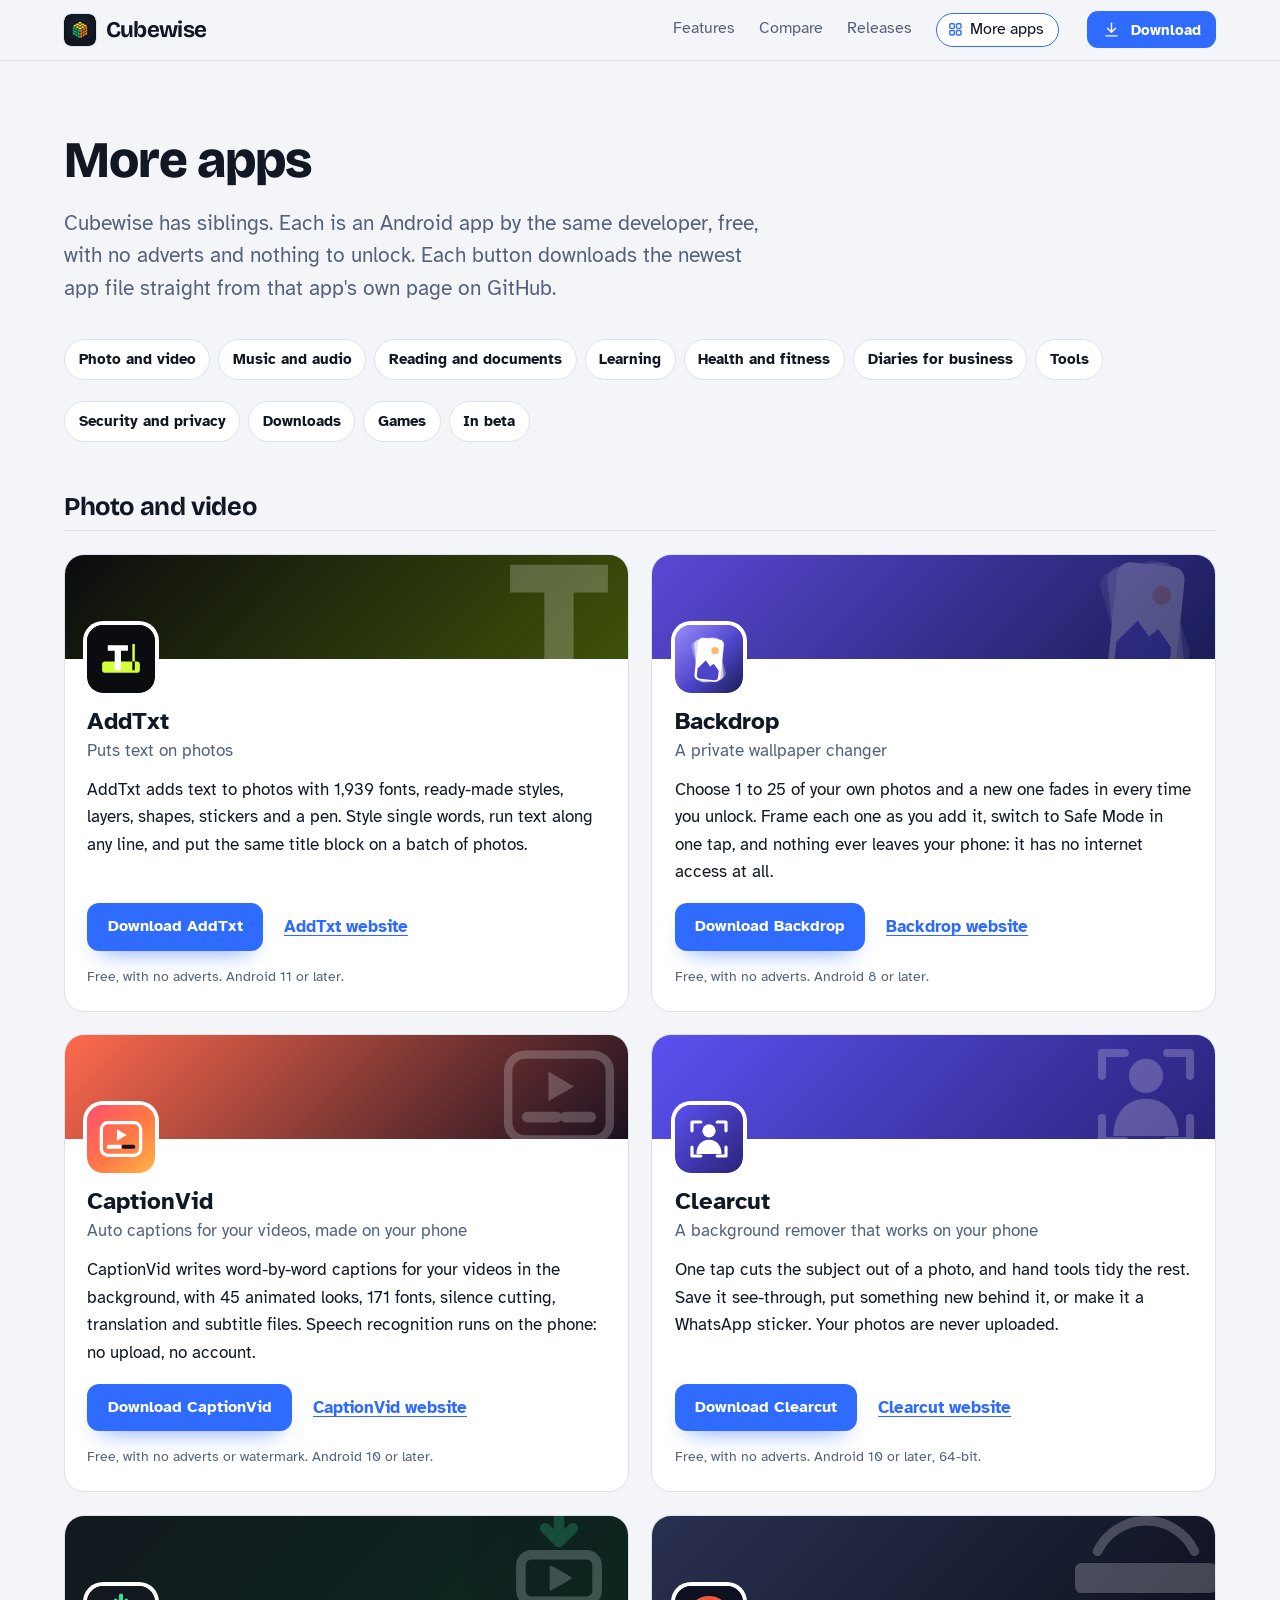
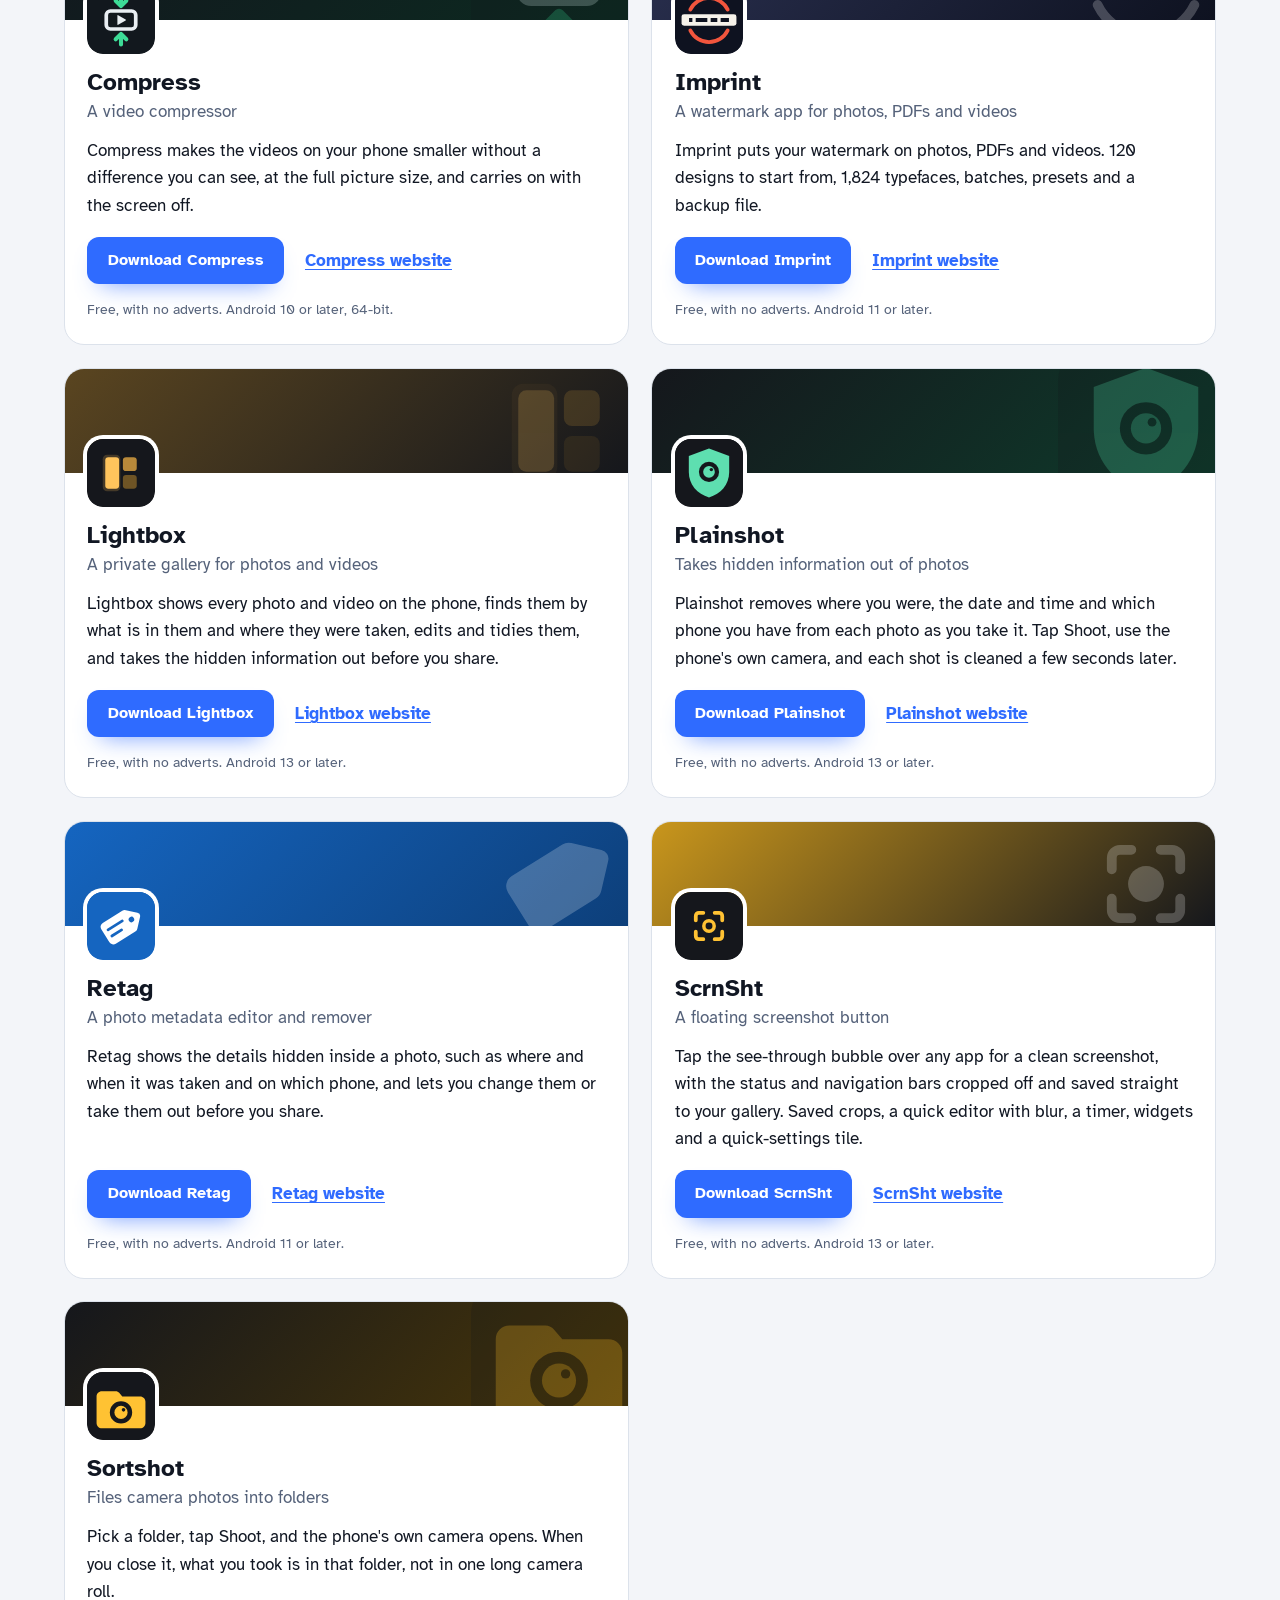
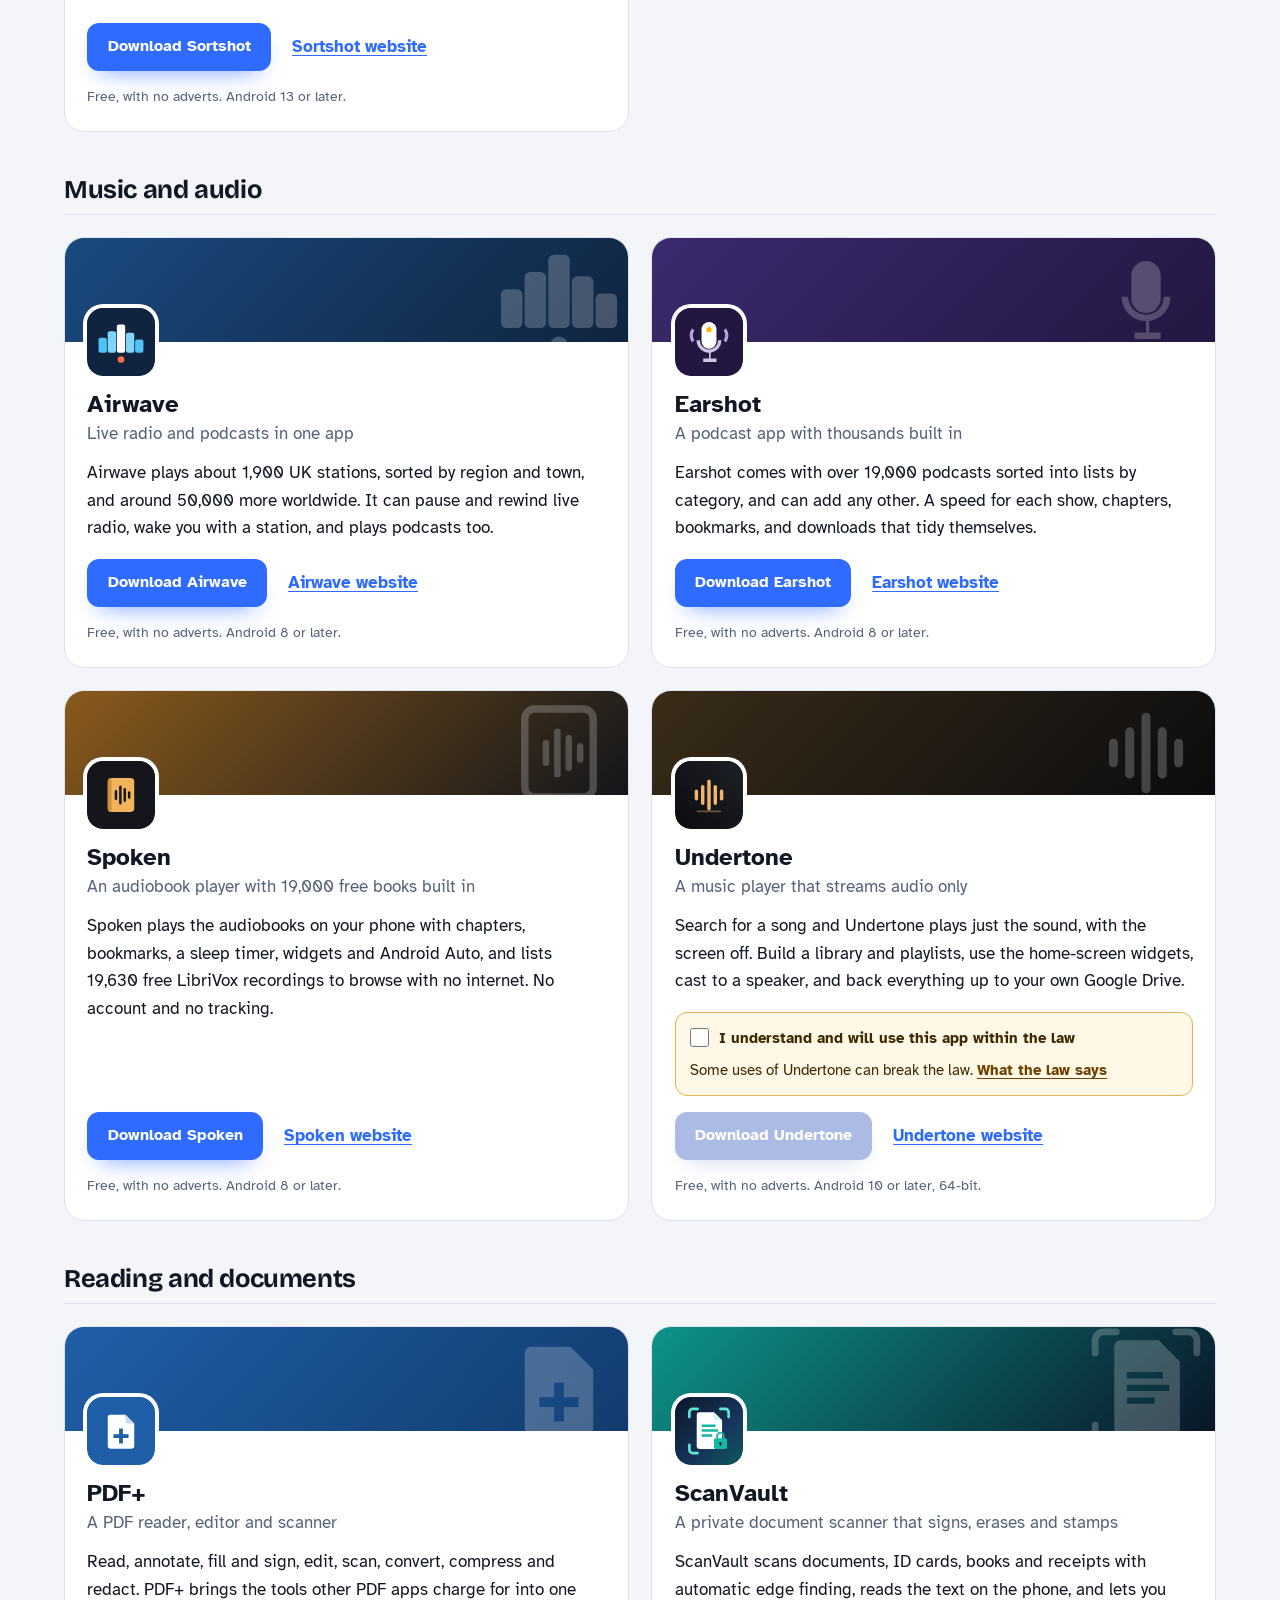
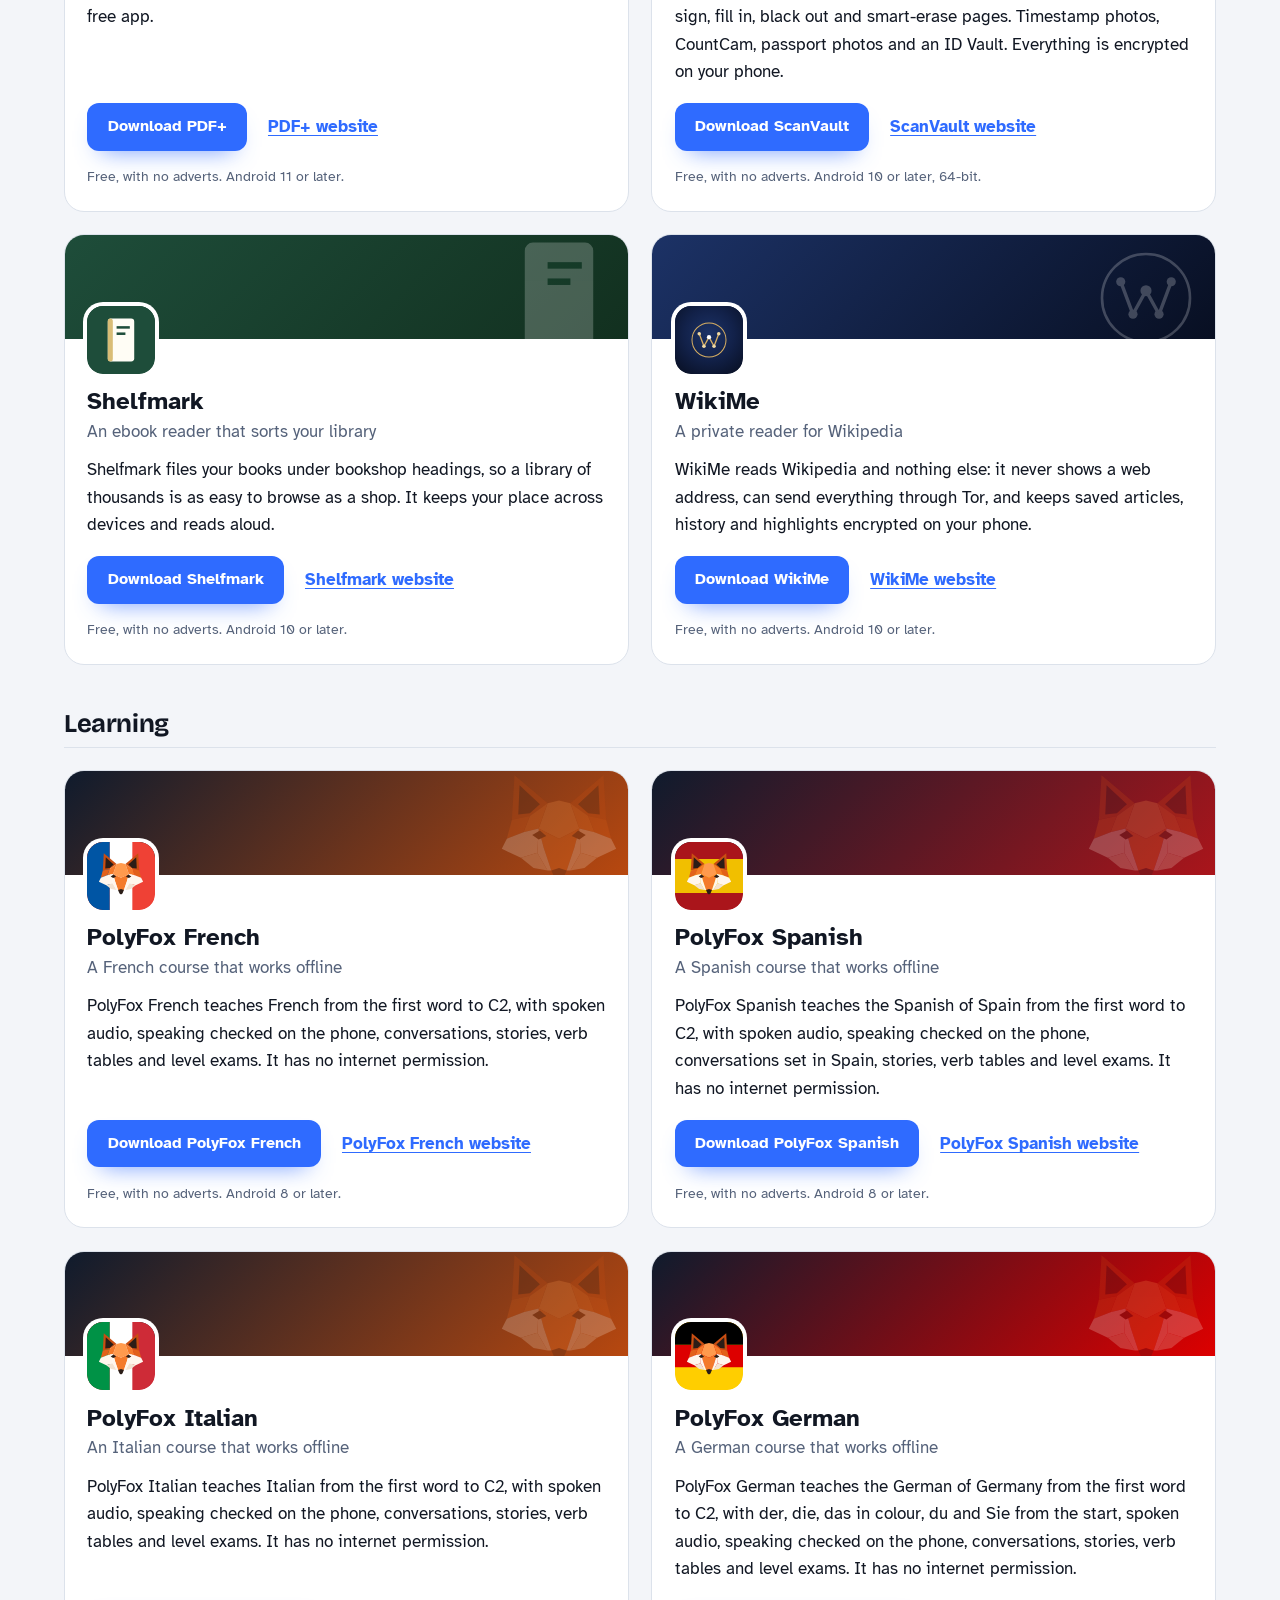
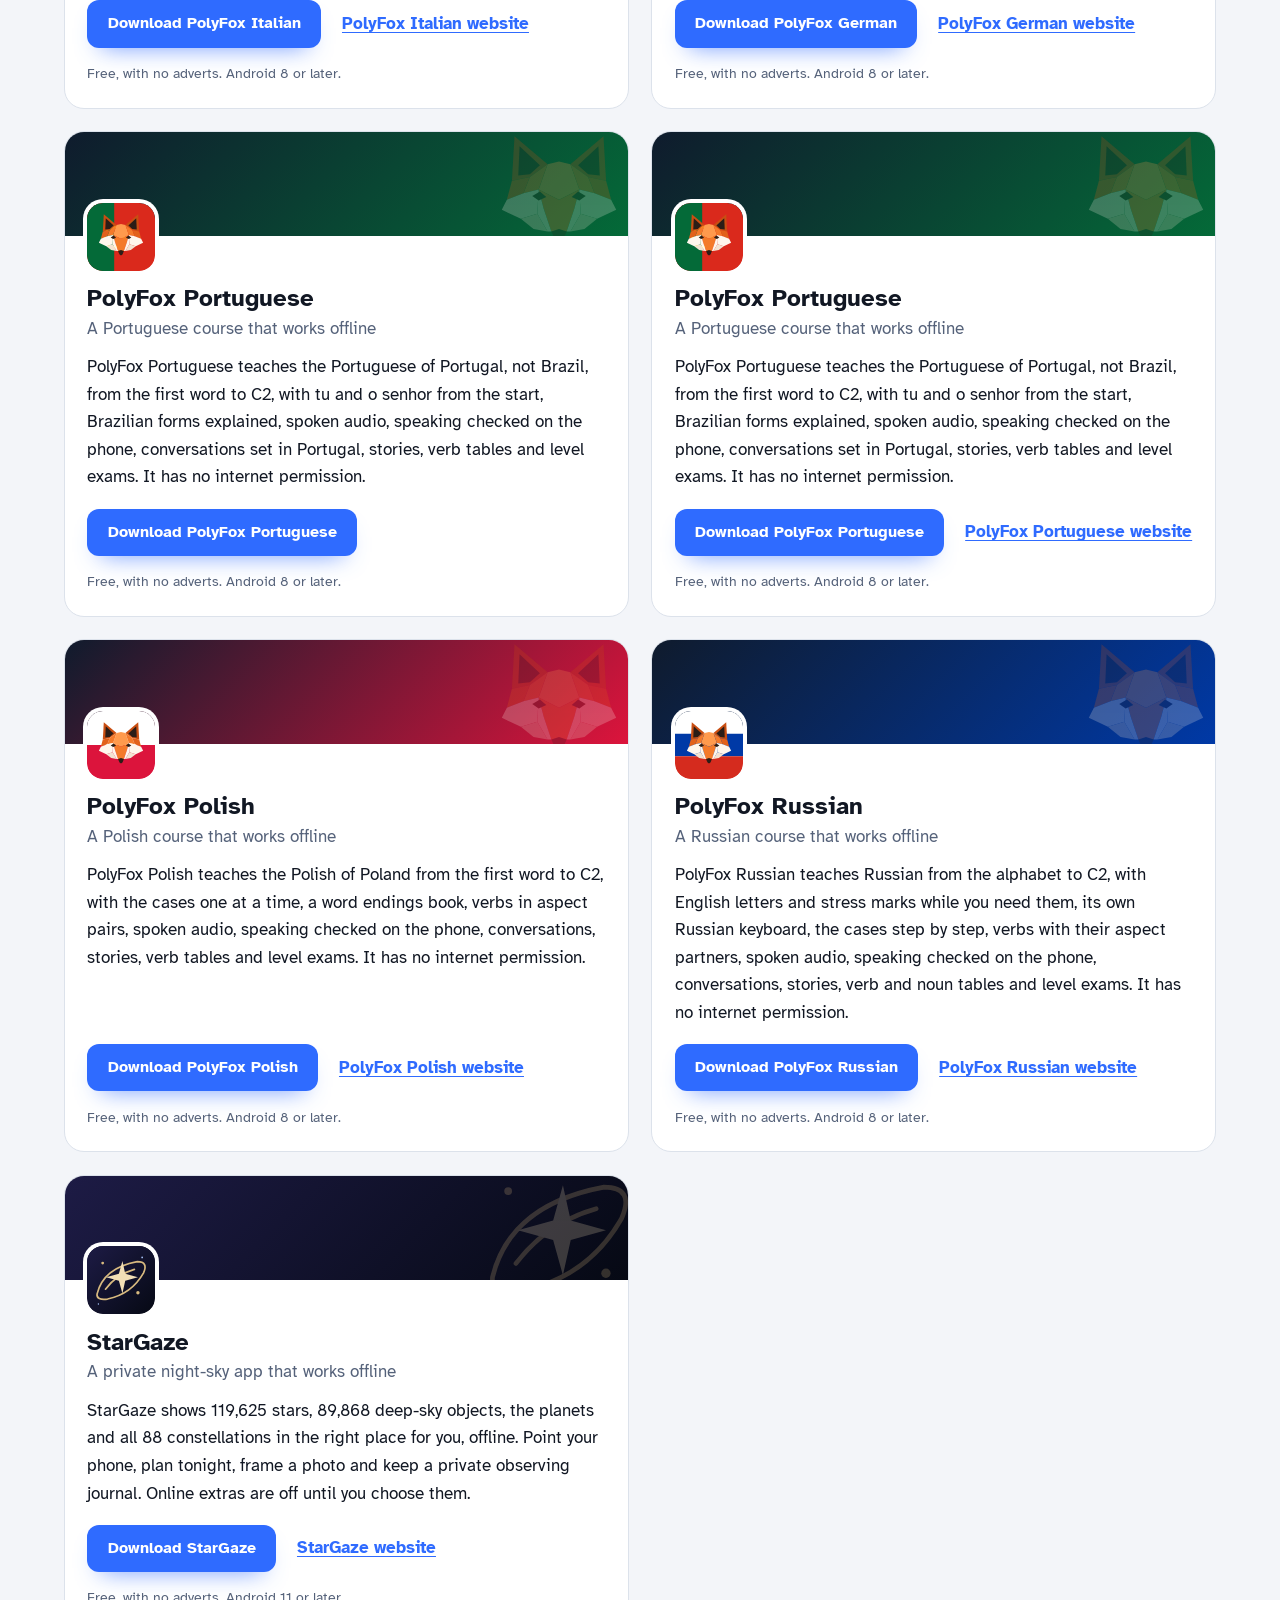
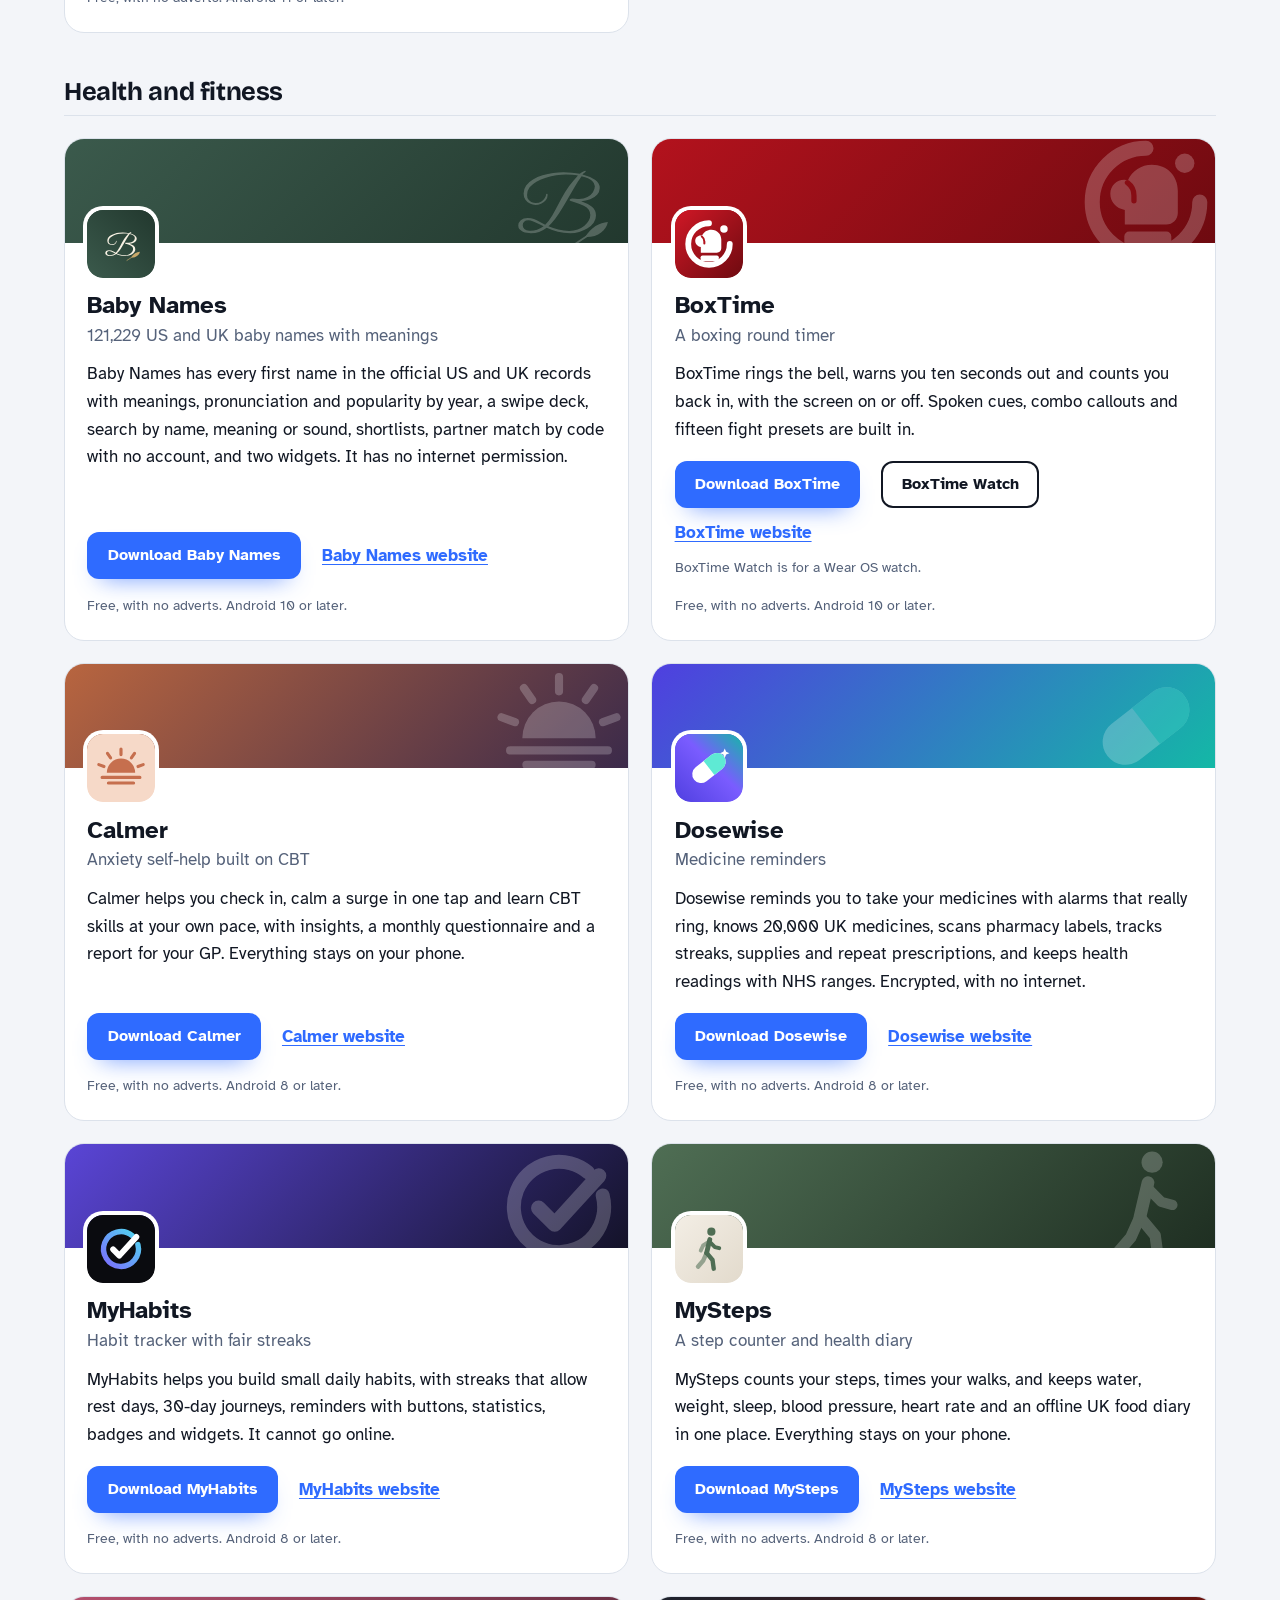
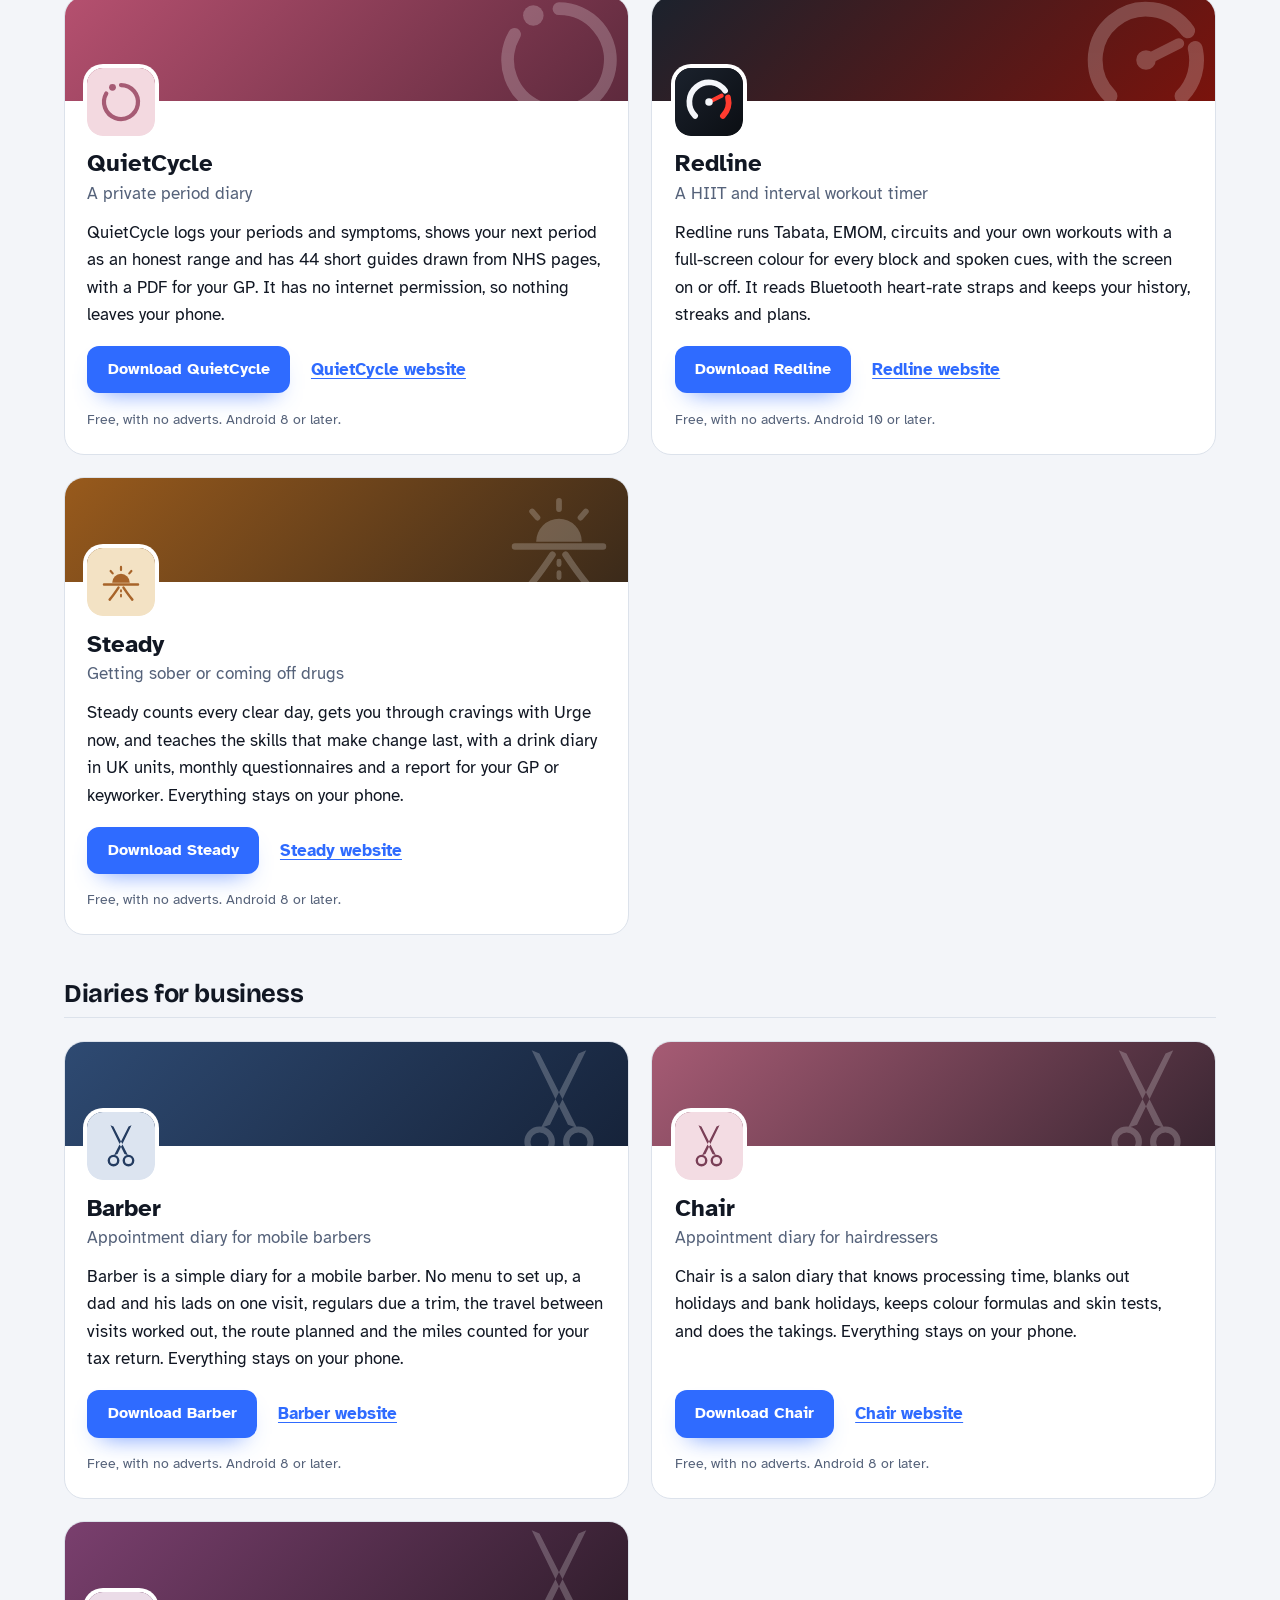
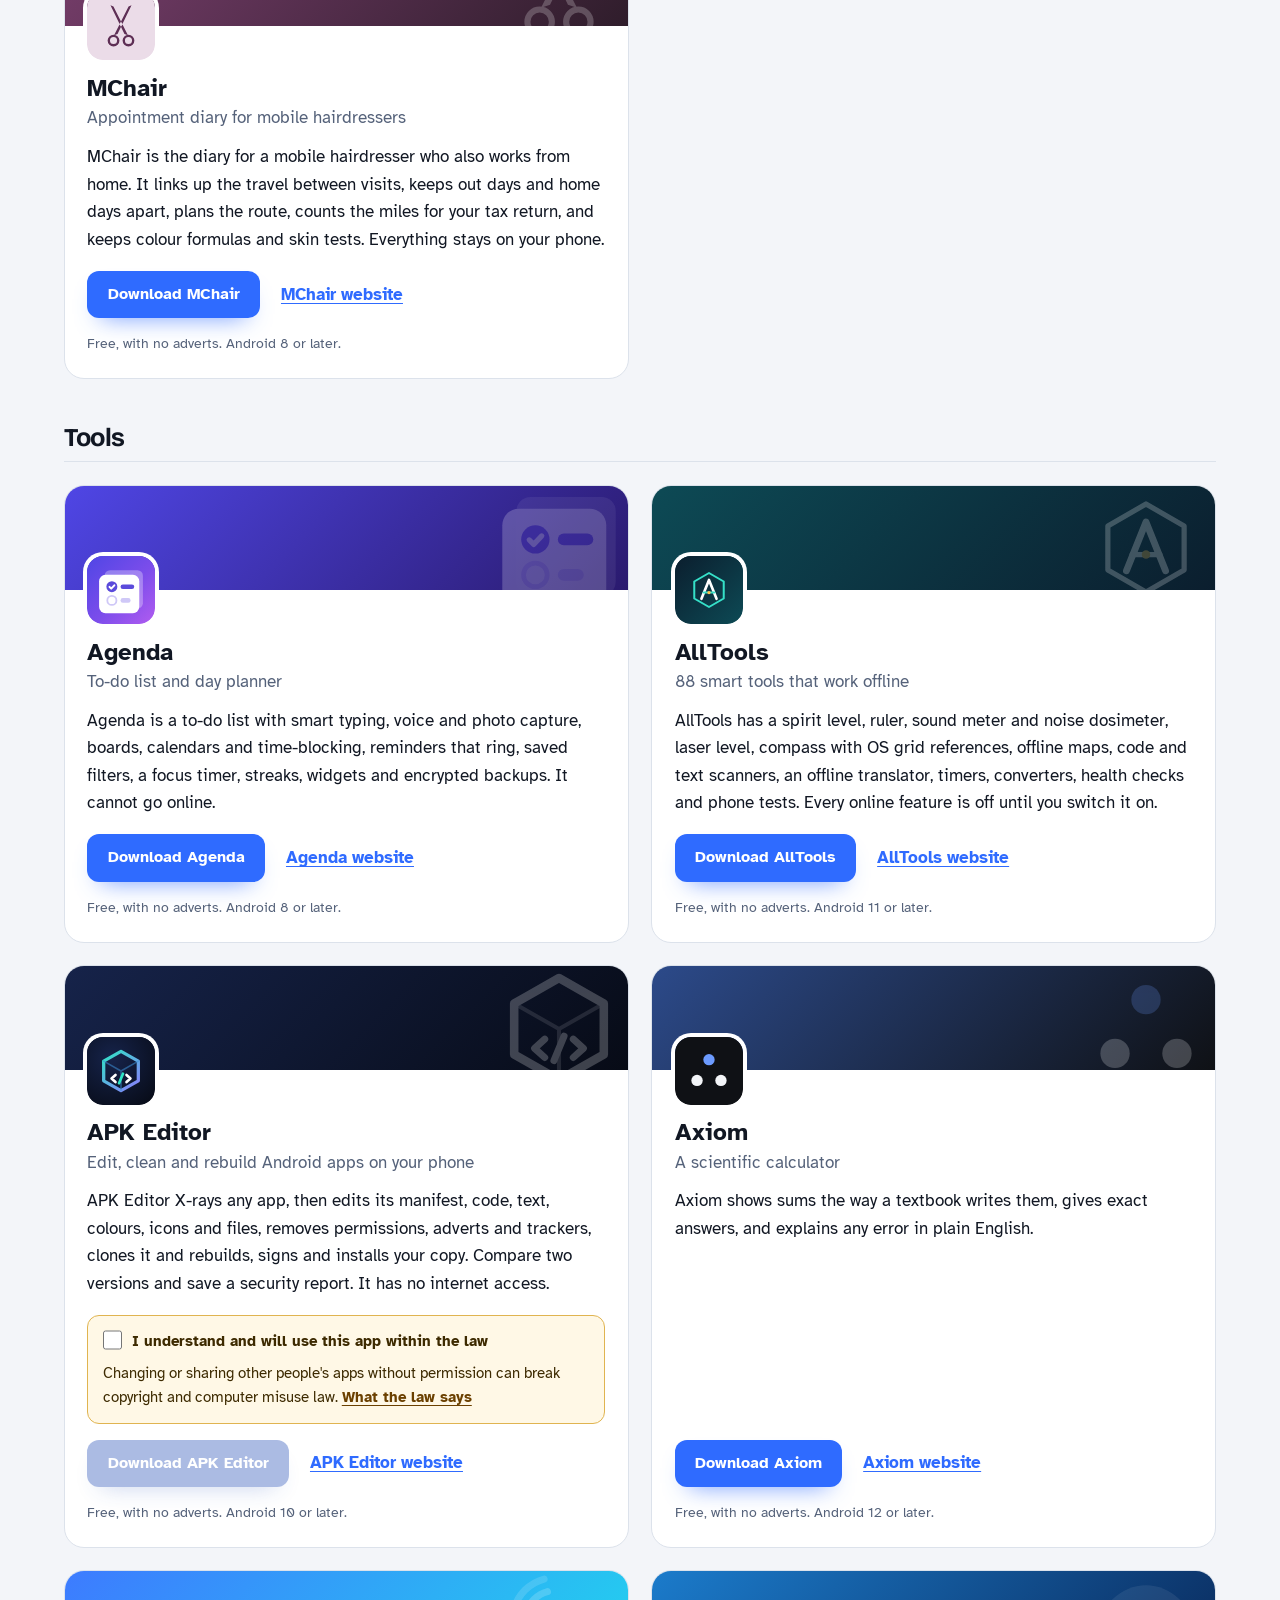
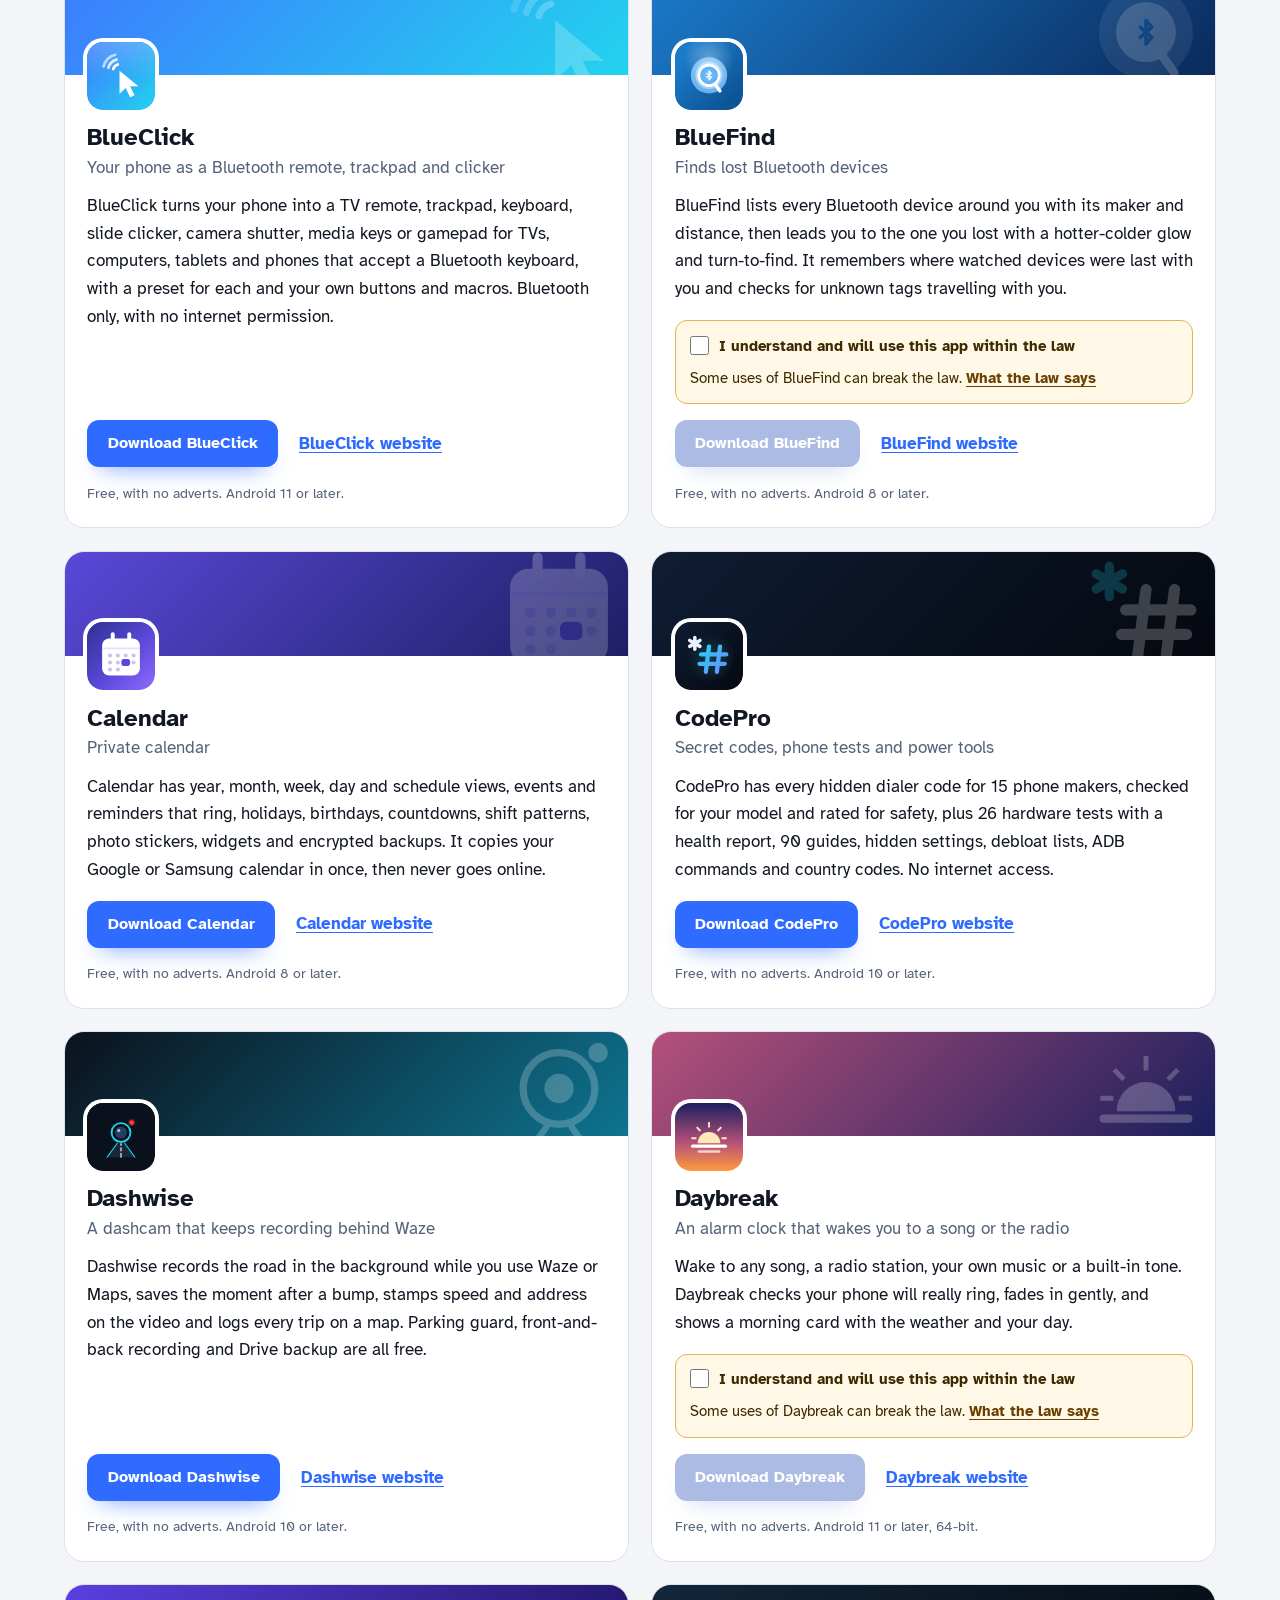
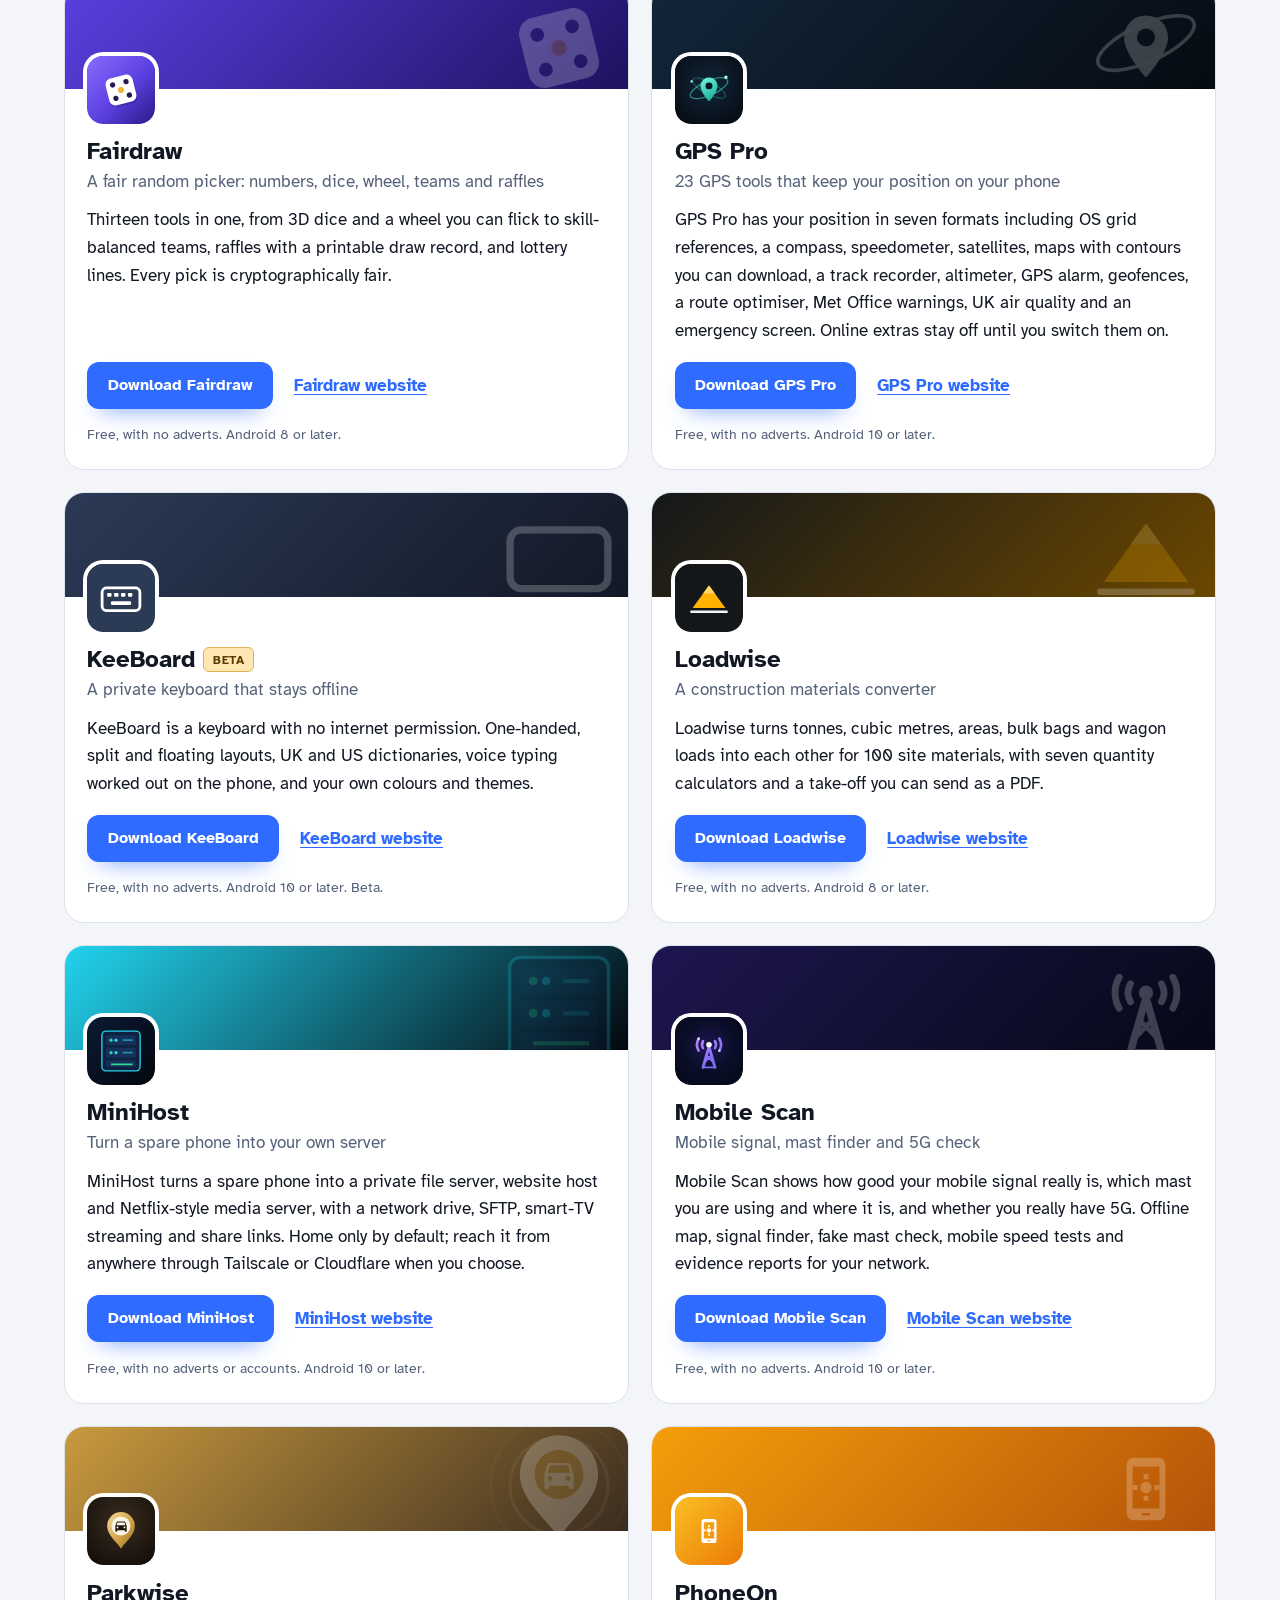
==== commit 11b0120e: "More apps: add BlueClick" ====
--- a/more-apps.html
+++ b/more-apps.html
@@ -4,7 +4,7 @@
 <meta charset="utf-8">
 <meta name="viewport" content="width=device-width, initial-scale=1">
 <title>More apps from the maker of Cubewise</title>
-<meta name="description" content="All 97 free Android apps from the maker of Cubewise, in one list by category, each with its download and a link to its website.">
+<meta name="description" content="All 98 free Android apps from the maker of Cubewise, in one list by category, each with its download and a link to its website.">
 <meta name="author" content="Jonathan Jackson">
 <link rel="canonical" href="https://customgpter.github.io/cubewise/more-apps.html">
 <meta name="theme-color" content="#f3f6fc" media="(prefers-color-scheme: light)">
@@ -12,7 +12,7 @@
 <meta property="og:type" content="website">
 <meta property="og:site_name" content="Cubewise">
 <meta property="og:title" content="More apps from the maker of Cubewise">
-<meta property="og:description" content="All 97 free Android apps from the maker of Cubewise, in one list by category, each with its download and a link to its website.">
+<meta property="og:description" content="All 98 free Android apps from the maker of Cubewise, in one list by category, each with its download and a link to its website.">
 <meta property="og:url" content="https://customgpter.github.io/cubewise/more-apps.html">
 <meta property="og:image" content="https://customgpter.github.io/cubewise/assets/og.png">
 <meta property="og:image:width" content="1200">
@@ -86,7 +86,7 @@
 <div class="mapps-group" role="group" aria-labelledby="apps-tools"><h2 class="mapps-cat" id="apps-tools">Tools</h2>
 <ul class="mapps"><li class="mapp" style="--b:#4f46e5;--b2:#2a1a6e"><div class="mapp-cover" aria-hidden="true"><svg viewBox="0 0 108 108"><g transform="translate(54 56) scale(1.45) translate(-52 -56)"><rect x="34" y="33" width="42" height="42" rx="6" fill="#fff" fill-opacity=".3"/><rect x="28" y="38" width="44" height="42" rx="7" fill="#fff" fill-opacity=".95"/><circle cx="42" cy="51" r="6" fill="#5b4bdb"/><path d="M39.4 51.2l1.9 1.9 3.4-3.6" stroke="#fff" stroke-width="2.2" fill="none" stroke-linecap="round" stroke-linejoin="round"/><rect x="51.5" y="48.5" width="15" height="5" rx="2.5" fill="#5b4bdb"/><circle cx="42" cy="66" r="5" fill="none" stroke="#cfc8f7" stroke-width="2"/><rect x="51.5" y="63.5" width="11" height="5" rx="2.5" fill="#cfc8f7"/></g></svg></div><div class="mapp-body"><svg class="mapp-icon" viewBox="0 0 108 108" aria-hidden="true"><defs><linearGradient id="i-agenda-agi" x1="0" y1="0" x2="1" y2="1"><stop offset="0" stop-color="#4f46e5"/><stop offset=".55" stop-color="#7c4deb"/><stop offset="1" stop-color="#b15cf0"/></linearGradient></defs><rect width="108" height="108" rx="24" fill="url(#i-agenda-agi)"/><g transform="translate(54 56) scale(1.45) translate(-52 -56)"><rect x="34" y="33" width="42" height="42" rx="6" fill="#fff" fill-opacity=".3"/><rect x="28" y="38" width="44" height="42" rx="7" fill="#fff"/><circle cx="42" cy="51" r="6" fill="#5b4bdb"/><path d="M39.4 51.2l1.9 1.9 3.4-3.6" stroke="#fff" stroke-width="2.2" fill="none" stroke-linecap="round" stroke-linejoin="round"/><rect x="51.5" y="48.5" width="15" height="5" rx="2.5" fill="#5b4bdb"/><circle cx="42" cy="66" r="5" fill="none" stroke="#cfc8f7" stroke-width="2"/><rect x="51.5" y="63.5" width="11" height="5" rx="2.5" fill="#cfc8f7"/></g></svg><h3>Agenda</h3><p class="mapp-kind">To-do list and day planner</p><p class="mapp-say">Agenda is a to-do list with smart typing, voice and photo capture, boards, calendars and time-blocking, reminders that ring, saved filters, a focus timer, streaks, widgets and encrypted backups. It cannot go online.</p><p class="mapp-go"><a class="button" href="https://github.com/CustomGPTer/agenda/releases/latest/download/Agenda.apk">Download Agenda</a><a class="mapp-site" href="https://customgpter.github.io/agenda/">Agenda website</a></p><p class="mapp-needs">Free, with no adverts. Android 8 or later.</p></div></li>
 <li class="mapp" style="--b:#0d4a55;--b2:#0b1e2e"><div class="mapp-cover" aria-hidden="true"><svg viewBox="0 0 108 108"><path d="M54 27L77.4 40.5L77.4 67.5L54 81L30.6 67.5L30.6 40.5Z" stroke="#fff" stroke-width="3.2" stroke-linejoin="round" fill="none"/><path d="M42 68L54 38L66 68" stroke="#fff" stroke-width="4.2" stroke-linecap="round" stroke-linejoin="round" fill="none"/><path d="M45.5 58L62.5 58" stroke="#fff" stroke-width="3.2" stroke-linecap="round"/><circle cx="54" cy="58" r="2.6" fill="#ffc24b"/></svg></div><div class="mapp-body"><svg class="mapp-icon" viewBox="0 0 108 108" aria-hidden="true"><defs><linearGradient id="i-alltools-atbg" x1="0" y1="0" x2="1" y2="1"><stop offset="0" stop-color="#0b1e2e"/><stop offset="1" stop-color="#0d4a55"/></linearGradient></defs><rect width="108" height="108" rx="24" fill="url(#i-alltools-atbg)"/><path d="M54 27L77.4 40.5L77.4 67.5L54 81L30.6 67.5L30.6 40.5Z" stroke="#35e0c8" stroke-width="3.2" stroke-linejoin="round" fill="none"/><path d="M42 68L54 38L66 68" stroke="#fff" stroke-width="4.2" stroke-linecap="round" stroke-linejoin="round" fill="none"/><path d="M45.5 58L62.5 58" stroke="#35e0c8" stroke-width="3.2" stroke-linecap="round"/><circle cx="54" cy="58" r="2.6" fill="#ffc24b"/></svg><h3>AllTools</h3><p class="mapp-kind">88 smart tools that work offline</p><p class="mapp-say">AllTools has a spirit level, ruler, sound meter and noise dosimeter, laser level, compass with OS grid references, offline maps, code and text scanners, an offline translator, timers, converters, health checks and phone tests. Every online feature is off until you switch it on.</p><p class="mapp-go"><a class="button" href="https://github.com/CustomGPTer/alltools/releases/latest/download/AllTools.apk">Download AllTools</a><a class="mapp-site" href="https://customgpter.github.io/alltools/">AllTools website</a></p><p class="mapp-needs">Free, with no adverts. Android 11 or later.</p></div></li><li class="mapp is-gated" style="--b:#16234a;--b2:#070b16"><div class="mapp-cover" aria-hidden="true"><svg viewBox="0 0 108 108"><g transform="translate(54 54) scale(1.25) translate(-54 -52)"><path d="M54 27L76 39.5L76 64.5L54 77L32 64.5L32 39.5Z" stroke="#fff" stroke-width="4.2" stroke-linejoin="round" fill="none"/><path d="M32 39.5L54 52L76 39.5M54 52L54 77" stroke="#fff" stroke-width="2" stroke-linecap="round" fill="none" opacity=".5"/><path d="M47 57L42 61.5L47 66M61 57L66 61.5L61 66" stroke="#fff" stroke-width="3.4" stroke-linecap="round" stroke-linejoin="round" fill="none"/><path d="M56.5 55.5L51.5 67.5" stroke="#fff" stroke-width="3.4" stroke-linecap="round"/></g></svg></div><div class="mapp-body"><svg class="mapp-icon" viewBox="0 0 108 108" aria-hidden="true"><defs><radialGradient id="i-apkeditor-aebg" cx="40" cy="34" r="96" gradientUnits="userSpaceOnUse"><stop offset="0" stop-color="#16234a"/><stop offset="1" stop-color="#070b16"/></radialGradient><linearGradient id="i-apkeditor-aehx" x1="32" y1="27" x2="76" y2="77" gradientUnits="userSpaceOnUse"><stop offset="0" stop-color="#2ee6c5"/><stop offset="1" stop-color="#8b7cff"/></linearGradient></defs><rect width="108" height="108" rx="24" fill="url(#i-apkeditor-aebg)"/><g transform="translate(54 54) scale(1.25) translate(-54 -52)"><path d="M54 27L76 39.5L76 64.5L54 77L32 64.5L32 39.5Z" stroke="url(#i-apkeditor-aehx)" stroke-width="4.2" stroke-linejoin="round" fill="none"/><path d="M32 39.5L54 52L76 39.5M54 52L54 77" stroke="#3d8fd6" stroke-width="2" stroke-linecap="round" fill="none" opacity=".55"/><path d="M47 57L42 61.5L47 66M61 57L66 61.5L61 66" stroke="#fff" stroke-width="3.4" stroke-linecap="round" stroke-linejoin="round" fill="none"/><path d="M56.5 55.5L51.5 67.5" stroke="#2ee6c5" stroke-width="3.4" stroke-linecap="round"/></g></svg><h3>APK Editor</h3><p class="mapp-kind">Edit, clean and rebuild Android apps on your phone</p><p class="mapp-say">APK Editor X-rays any app, then edits its manifest, code, text, colours, icons and files, removes permissions, adverts and trackers, clones it and rebuilds, signs and installs your copy. Compare two versions and save a security report. It has no internet access.</p><div class="mapp-law" data-gate><label><input type="checkbox"> I understand and will use this app within the law</label><p>Changing or sharing other people's apps without permission can break copyright and computer misuse law. <a href="https://customgpter.github.io/apkeditor/terms.html#law">What the law says</a></p><noscript><p>Turn on JavaScript to download, or use the <a href="https://customgpter.github.io/apkeditor/">APK Editor website</a>.</p></noscript></div><p class="mapp-go"><a class="button" data-href="https://github.com/CustomGPTer/apkeditor/releases/latest/download/APKEditor.apk" aria-disabled="true" role="link" tabindex="-1">Download APK Editor</a><a class="mapp-site" href="https://customgpter.github.io/apkeditor/">APK Editor website</a></p><p class="mapp-needs">Free, with no adverts. Android 10 or later.</p></div></li><li class="mapp" style="--b:#2c4a8a;--b2:#0f1115"><div class="mapp-cover" aria-hidden="true"><svg viewBox="0 0 108 108"><circle cx="54" cy="36" r="9" fill="#6c9bff"/><circle cx="35" cy="69" r="9" fill="#f3f5f8"/><circle cx="73" cy="69" r="9" fill="#f3f5f8"/></svg></div><div class="mapp-body"><svg class="mapp-icon" viewBox="0 0 108 108" aria-hidden="true"><rect width="108" height="108" rx="24" fill="#0f1115"/><circle cx="54" cy="36" r="9" fill="#6c9bff"/><circle cx="35" cy="69" r="9" fill="#f3f5f8"/><circle cx="73" cy="69" r="9" fill="#f3f5f8"/></svg><h3>Axiom</h3><p class="mapp-kind">A scientific calculator</p><p class="mapp-say">Axiom shows sums the way a textbook writes them, gives exact answers, and explains any error in plain English.</p><p class="mapp-go"><a class="button" href="https://github.com/CustomGPTer/axiom/releases/latest/download/Axiom.apk">Download Axiom</a><a class="mapp-site" href="https://customgpter.github.io/axiom/">Axiom website</a></p><p class="mapp-needs">Free, with no adverts. Android 12 or later.</p></div></li>
-<li class="mapp is-gated" style="--b:#1b7bcb;--b2:#0a2a5c"><div class="mapp-cover" aria-hidden="true"><svg viewBox="0 0 108 108"><circle cx="54" cy="52.92" r="28.8" fill="#fff" fill-opacity=".35"/><path d="M63 65.88L71.28 77.76" stroke="#fff" stroke-width="5.4" stroke-linecap="round"/><circle cx="54" cy="52.92" r="18.36" fill="#fff" fill-opacity=".95"/><path d="M50.4 49.75L57.6 56.09L54 60.12L54 45.72L57.6 49.75L50.4 56.09" fill="none" stroke="#1B7BCB" stroke-width="2.2" stroke-linecap="round" stroke-linejoin="round"/></svg></div><div class="mapp-body"><svg class="mapp-icon" viewBox="0 0 108 108" aria-hidden="true"><defs><linearGradient id="i-bluefind-bfa" gradientUnits="userSpaceOnUse" x1="18" y1="18" x2="90" y2="90"><stop offset="0" stop-color="#1B7BCB"/><stop offset="1" stop-color="#0D5596"/></linearGradient><radialGradient id="i-bluefind-bfb" gradientUnits="userSpaceOnUse" cx="54" cy="26" r="40"><stop offset="0" stop-color="#fff" stop-opacity=".33"/><stop offset="1" stop-color="#fff" stop-opacity="0"/></radialGradient><radialGradient id="i-bluefind-bfc" gradientUnits="userSpaceOnUse" cx="54" cy="39.6" r="39.6"><stop offset="0" stop-color="#B7E0FF"/><stop offset=".6" stop-color="#7FC0F5"/><stop offset="1" stop-color="#6AB0EC"/></radialGradient><radialGradient id="i-bluefind-bfd" gradientUnits="userSpaceOnUse" cx="54" cy="52.92" r="14.4"><stop offset="0" stop-color="#79C3FF"/><stop offset="1" stop-color="#5AAEF5"/></radialGradient></defs><rect width="108" height="108" rx="24" fill="url(#i-bluefind-bfa)"/><rect width="108" height="108" rx="24" fill="url(#i-bluefind-bfb)"/><circle cx="54" cy="52.92" r="28.8" fill="url(#i-bluefind-bfc)"/><circle cx="54" cy="52.92" r="21.6" fill="#fff" fill-opacity=".35"/><path d="M63 65.88L71.28 77.76" stroke="#fff" stroke-width="5.4" stroke-linecap="round"/><circle cx="54" cy="52.92" r="18.36" fill="#fff"/><circle cx="54" cy="52.92" r="14.04" fill="url(#i-bluefind-bfd)"/><path d="M50.4 49.75L57.6 56.09L54 60.12L54 45.72L57.6 49.75L50.4 56.09" fill="none" stroke="#fff" stroke-width="1.87" stroke-linecap="round" stroke-linejoin="round"/></svg><h3>BlueFind</h3><p class="mapp-kind">Finds lost Bluetooth devices</p><p class="mapp-say">BlueFind lists every Bluetooth device around you with its maker and distance, then leads you to the one you lost with a hotter-colder glow and turn-to-find. It remembers where watched devices were last with you and checks for unknown tags travelling with you.</p><div class="mapp-law" data-gate><label><input type="checkbox"> I understand and will use this app within the law</label><p>Some uses of BlueFind can break the law. <a href="https://customgpter.github.io/bluefind/terms.html#law">What the law says</a></p><noscript><p>Turn on JavaScript to download, or use the <a href="https://customgpter.github.io/bluefind/">BlueFind website</a>.</p></noscript></div><p class="mapp-go"><a class="button" data-href="https://github.com/CustomGPTer/bluefind/releases/latest/download/BlueFind.apk" aria-disabled="true" role="link" tabindex="-1">Download BlueFind</a><a class="mapp-site" href="https://customgpter.github.io/bluefind/">BlueFind website</a></p><p class="mapp-needs">Free, with no adverts. Android 8 or later.</p></div></li>
+<li class="mapp" style="--b:#3D7BFF;--b2:#22D3EE"><div class="mapp-cover" aria-hidden="true"><svg viewBox="0 0 108 108"><g transform="translate(54 54) scale(1.3) translate(-54 -54)"><path fill="#fff" d="M52.20 47.52L52.20 75.60L59.76 68.76L65.16 79.92L70.56 77.40L65.16 66.60L75.24 66.60Z"/><g fill="none" stroke="#fff" stroke-width="3.31" stroke-linecap="round"><path d="M44.55 45.47A7.92 7.92 0 0 1 50.15 39.87"/><path opacity=".82" d="M38.64 43.89A14.04 14.04 0 0 1 48.57 33.96"/><path opacity=".64" d="M32.73 42.30A20.16 20.16 0 0 1 46.98 28.05"/></g></g></svg></div><div class="mapp-body"><svg class="mapp-icon" viewBox="0 0 108 108" aria-hidden="true"><defs><linearGradient id="i-blueclick-bcbg" x1="0" y1="0" x2="108" y2="108" gradientUnits="userSpaceOnUse"><stop offset="0" stop-color="#3D7BFF"/><stop offset="1" stop-color="#22D3EE"/></linearGradient><linearGradient id="i-blueclick-bcsh" x1="0" y1="0" x2="0" y2="58" gradientUnits="userSpaceOnUse"><stop offset="0" stop-color="#fff" stop-opacity=".19"/><stop offset="1" stop-color="#fff" stop-opacity="0"/></linearGradient></defs><rect width="108" height="108" rx="24" fill="url(#i-blueclick-bcbg)"/><path d="M0 24A24 24 0 0 1 24 0H84A24 24 0 0 1 108 24V58H0Z" fill="url(#i-blueclick-bcsh)"/><g transform="translate(54 54) scale(1.3) translate(-54 -54)"><path fill="#fff" d="M52.20 47.52L52.20 75.60L59.76 68.76L65.16 79.92L70.56 77.40L65.16 66.60L75.24 66.60Z"/><g fill="none" stroke="#fff" stroke-width="3.31" stroke-linecap="round"><path d="M44.55 45.47A7.92 7.92 0 0 1 50.15 39.87"/><path opacity=".82" d="M38.64 43.89A14.04 14.04 0 0 1 48.57 33.96"/><path opacity=".64" d="M32.73 42.30A20.16 20.16 0 0 1 46.98 28.05"/></g></g></svg><h3>BlueClick</h3><p class="mapp-kind">Your phone as a Bluetooth remote, trackpad and clicker</p><p class="mapp-say">BlueClick turns your phone into a TV remote, trackpad, keyboard, slide clicker, camera shutter, media keys or gamepad for TVs, computers, tablets and phones that accept a Bluetooth keyboard, with a preset for each and your own buttons and macros. Bluetooth only, with no internet permission.</p><p class="mapp-go"><a class="button" href="https://github.com/CustomGPTer/blueclick/releases/latest/download/BlueClick.apk">Download BlueClick</a><a class="mapp-site" href="https://customgpter.github.io/blueclick/">BlueClick website</a></p><p class="mapp-needs">Free, with no adverts. Android 11 or later.</p></div></li><li class="mapp is-gated" style="--b:#1b7bcb;--b2:#0a2a5c"><div class="mapp-cover" aria-hidden="true"><svg viewBox="0 0 108 108"><circle cx="54" cy="52.92" r="28.8" fill="#fff" fill-opacity=".35"/><path d="M63 65.88L71.28 77.76" stroke="#fff" stroke-width="5.4" stroke-linecap="round"/><circle cx="54" cy="52.92" r="18.36" fill="#fff" fill-opacity=".95"/><path d="M50.4 49.75L57.6 56.09L54 60.12L54 45.72L57.6 49.75L50.4 56.09" fill="none" stroke="#1B7BCB" stroke-width="2.2" stroke-linecap="round" stroke-linejoin="round"/></svg></div><div class="mapp-body"><svg class="mapp-icon" viewBox="0 0 108 108" aria-hidden="true"><defs><linearGradient id="i-bluefind-bfa" gradientUnits="userSpaceOnUse" x1="18" y1="18" x2="90" y2="90"><stop offset="0" stop-color="#1B7BCB"/><stop offset="1" stop-color="#0D5596"/></linearGradient><radialGradient id="i-bluefind-bfb" gradientUnits="userSpaceOnUse" cx="54" cy="26" r="40"><stop offset="0" stop-color="#fff" stop-opacity=".33"/><stop offset="1" stop-color="#fff" stop-opacity="0"/></radialGradient><radialGradient id="i-bluefind-bfc" gradientUnits="userSpaceOnUse" cx="54" cy="39.6" r="39.6"><stop offset="0" stop-color="#B7E0FF"/><stop offset=".6" stop-color="#7FC0F5"/><stop offset="1" stop-color="#6AB0EC"/></radialGradient><radialGradient id="i-bluefind-bfd" gradientUnits="userSpaceOnUse" cx="54" cy="52.92" r="14.4"><stop offset="0" stop-color="#79C3FF"/><stop offset="1" stop-color="#5AAEF5"/></radialGradient></defs><rect width="108" height="108" rx="24" fill="url(#i-bluefind-bfa)"/><rect width="108" height="108" rx="24" fill="url(#i-bluefind-bfb)"/><circle cx="54" cy="52.92" r="28.8" fill="url(#i-bluefind-bfc)"/><circle cx="54" cy="52.92" r="21.6" fill="#fff" fill-opacity=".35"/><path d="M63 65.88L71.28 77.76" stroke="#fff" stroke-width="5.4" stroke-linecap="round"/><circle cx="54" cy="52.92" r="18.36" fill="#fff"/><circle cx="54" cy="52.92" r="14.04" fill="url(#i-bluefind-bfd)"/><path d="M50.4 49.75L57.6 56.09L54 60.12L54 45.72L57.6 49.75L50.4 56.09" fill="none" stroke="#fff" stroke-width="1.87" stroke-linecap="round" stroke-linejoin="round"/></svg><h3>BlueFind</h3><p class="mapp-kind">Finds lost Bluetooth devices</p><p class="mapp-say">BlueFind lists every Bluetooth device around you with its maker and distance, then leads you to the one you lost with a hotter-colder glow and turn-to-find. It remembers where watched devices were last with you and checks for unknown tags travelling with you.</p><div class="mapp-law" data-gate><label><input type="checkbox"> I understand and will use this app within the law</label><p>Some uses of BlueFind can break the law. <a href="https://customgpter.github.io/bluefind/terms.html#law">What the law says</a></p><noscript><p>Turn on JavaScript to download, or use the <a href="https://customgpter.github.io/bluefind/">BlueFind website</a>.</p></noscript></div><p class="mapp-go"><a class="button" data-href="https://github.com/CustomGPTer/bluefind/releases/latest/download/BlueFind.apk" aria-disabled="true" role="link" tabindex="-1">Download BlueFind</a><a class="mapp-site" href="https://customgpter.github.io/bluefind/">BlueFind website</a></p><p class="mapp-needs">Free, with no adverts. Android 8 or later.</p></div></li>
 <li class="mapp" style="--b:#5a48d8;--b2:#1d1f63"><div class="mapp-cover" aria-hidden="true"><svg viewBox="0 0 108 108"><g transform="translate(54 55) scale(1.25) translate(-54 -55)"><path d="M39,32 h30 a9,9 0 0 1 9,9 v29 a9,9 0 0 1 -9,9 h-30 a9,9 0 0 1 -9,-9 v-29 a9,9 0 0 1 9,-9 z" fill="#fff" fill-opacity=".95"/><rect x="41" y="24" width="5" height="13" rx="2.5" fill="#fff"/><rect x="62" y="24" width="5" height="13" rx="2.5" fill="#fff"/><rect x="30" y="43.5" width="48" height="2.2" fill="#e3deff"/><g fill="#c9c2f7"><circle cx="40" cy="53.5" r="2.6"/><circle cx="50" cy="53.5" r="2.6"/><circle cx="60" cy="53.5" r="2.6"/><circle cx="70" cy="53.5" r="2.6"/><circle cx="40" cy="62.5" r="2.6"/><circle cx="50" cy="62.5" r="2.6"/><circle cx="70" cy="62.5" r="2.6"/><circle cx="40" cy="71.5" r="2.6"/><circle cx="50" cy="71.5" r="2.6"/></g><rect x="54.5" y="58" width="11" height="9" rx="3" fill="#5a48d8"/></g></svg></div><div class="mapp-body"><svg class="mapp-icon" viewBox="0 0 108 108" aria-hidden="true"><defs><linearGradient id="i-calendar-cli" x1="0" y1="0" x2="1" y2="1"><stop offset="0" stop-color="#2e3192"/><stop offset=".55" stop-color="#5a48d8"/><stop offset="1" stop-color="#8f6bff"/></linearGradient></defs><rect width="108" height="108" rx="24" fill="url(#i-calendar-cli)"/><g transform="translate(54 55) scale(1.25) translate(-54 -55)"><path d="M39,32 h30 a9,9 0 0 1 9,9 v29 a9,9 0 0 1 -9,9 h-30 a9,9 0 0 1 -9,-9 v-29 a9,9 0 0 1 9,-9 z" fill="#fff"/><rect x="41" y="24" width="5" height="13" rx="2.5" fill="#fff"/><rect x="62" y="24" width="5" height="13" rx="2.5" fill="#fff"/><rect x="30" y="43.5" width="48" height="2.2" fill="#e3deff"/><g fill="#c9c2f7"><circle cx="40" cy="53.5" r="2.6"/><circle cx="50" cy="53.5" r="2.6"/><circle cx="60" cy="53.5" r="2.6"/><circle cx="70" cy="53.5" r="2.6"/><circle cx="40" cy="62.5" r="2.6"/><circle cx="50" cy="62.5" r="2.6"/><circle cx="70" cy="62.5" r="2.6"/><circle cx="40" cy="71.5" r="2.6"/><circle cx="50" cy="71.5" r="2.6"/></g><rect x="54.5" y="58" width="11" height="9" rx="3" fill="#5a48d8"/></g></svg><h3>Calendar</h3><p class="mapp-kind">Private calendar</p><p class="mapp-say">Calendar has year, month, week, day and schedule views, events and reminders that ring, holidays, birthdays, countdowns, shift patterns, photo stickers, widgets and encrypted backups. It copies your Google or Samsung calendar in once, then never goes online.</p><p class="mapp-go"><a class="button" href="https://github.com/CustomGPTer/calendar/releases/latest/download/Calendar.apk">Download Calendar</a><a class="mapp-site" href="https://customgpter.github.io/calendar/">Calendar website</a></p><p class="mapp-needs">Free, with no adverts. Android 8 or later.</p></div></li>
 <li class="mapp" style="--b:#0f1c33;--b2:#05080f"><div class="mapp-cover" aria-hidden="true"><svg viewBox="0 0 108 108"><g transform="translate(54 54) scale(1.25) translate(-54 -54)"><path d="M54 42L50 74M68 42L64 74M44 52L76 52M42 64L74 64" fill="none" stroke="#fff" stroke-width="5.5" stroke-linecap="round"/><path d="M36 30.5L36 45.5M29.5 34.25L42.5 41.75M29.5 41.75L42.5 34.25" fill="none" stroke="#22D3EE" stroke-width="4.5" stroke-linecap="round"/></g></svg></div><div class="mapp-body"><svg class="mapp-icon" viewBox="0 0 108 108" aria-hidden="true"><defs><linearGradient id="i-codepro-cpbg" x1="0" y1="0" x2="1" y2="1"><stop offset="0" stop-color="#0F1C33"/><stop offset="1" stop-color="#05080F"/></linearGradient><radialGradient id="i-codepro-cpgl" cx="58" cy="58" r="40" gradientUnits="userSpaceOnUse"><stop offset="0" stop-color="#22D3EE" stop-opacity=".2"/><stop offset="1" stop-color="#22D3EE" stop-opacity="0"/></radialGradient><linearGradient id="i-codepro-cphs" x1="42" y1="42" x2="76" y2="74" gradientUnits="userSpaceOnUse"><stop offset="0" stop-color="#22D3EE"/><stop offset="1" stop-color="#6E8BFF"/></linearGradient></defs><rect width="108" height="108" rx="24" fill="url(#i-codepro-cpbg)"/><circle cx="54" cy="54" r="40" fill="url(#i-codepro-cpgl)"/><g transform="translate(54 54) scale(1.25) translate(-54 -54)"><path d="M54 42L50 74M68 42L64 74M44 52L76 52M42 64L74 64" fill="none" stroke="url(#i-codepro-cphs)" stroke-width="5.5" stroke-linecap="round"/><path d="M36 30.5L36 45.5M29.5 34.25L42.5 41.75M29.5 41.75L42.5 34.25" fill="none" stroke="#EAF2FF" stroke-width="4.5" stroke-linecap="round"/></g></svg><h3>CodePro</h3><p class="mapp-kind">Secret codes, phone tests and power tools</p><p class="mapp-say">CodePro has every hidden dialer code for 15 phone makers, checked for your model and rated for safety, plus 26 hardware tests with a health report, 90 guides, hidden settings, debloat lists, ADB commands and country codes. No internet access.</p><p class="mapp-go"><a class="button" href="https://github.com/CustomGPTer/codepro/releases/latest/download/CodePro.apk">Download CodePro</a><a class="mapp-site" href="https://customgpter.github.io/codepro/">CodePro website</a></p><p class="mapp-needs">Free, with no adverts. Android 10 or later.</p></div></li>
 <li class="mapp" style="--b:#0b111c;--b2:#0e7490"><div class="mapp-cover" aria-hidden="true"><svg viewBox="0 0 108 108"><circle cx="54" cy="50" r="22" fill="none" stroke="#fff" stroke-width="4.5"/><circle cx="54" cy="50" r="9" fill="#fff"/><circle cx="78" cy="28" r="6" fill="#fff"/><path d="M36,88l10,-14M72,88l-10,-14" stroke="#fff" stroke-width="4" stroke-linecap="round"/></svg></div><div class="mapp-body"><svg class="mapp-icon" viewBox="0 0 108 108" aria-hidden="true"><rect width="108" height="108" rx="24" fill="#0B111C"/><path d="M51,60L57,60L76,86L32,86Z" fill="#1B2638"/><path d="M51,60L32,86M57,60L76,86" stroke="#22D3EE" stroke-width="1.6" stroke-linecap="round" fill="none"/><path d="M54,64v3M54,71v5M54,80v6" stroke="#fff" stroke-width="1.8" stroke-linecap="round"/><circle cx="54" cy="47" r="17" fill="#070B12"/><circle cx="54" cy="47" r="15" fill="none" stroke="#22D3EE" stroke-width="3"/><circle cx="54" cy="47" r="9.5" fill="#1F4166"/><circle cx="50.5" cy="43.5" r="2.4" fill="#fff" fill-opacity=".7"/><circle cx="71" cy="31" r="6" fill="#FF3B3B" fill-opacity=".25"/><circle cx="71" cy="31" r="3.8" fill="#FF3B3B"/></svg><h3>Dashwise</h3><p class="mapp-kind">A dashcam that keeps recording behind Waze</p><p class="mapp-say">Dashwise records the road in the background while you use Waze or Maps, saves the moment after a bump, stamps speed and address on the video and logs every trip on a map. Parking guard, front-and-back recording and Drive backup are all free.</p><p class="mapp-go"><a class="button" href="https://github.com/CustomGPTer/dashwise/releases/latest/download/Dashwise.apk">Download Dashwise</a><a class="mapp-site" href="https://customgpter.github.io/dashwise/">Dashwise website</a></p><p class="mapp-needs">Free, with no adverts. Android 10 or later.</p></div></li>
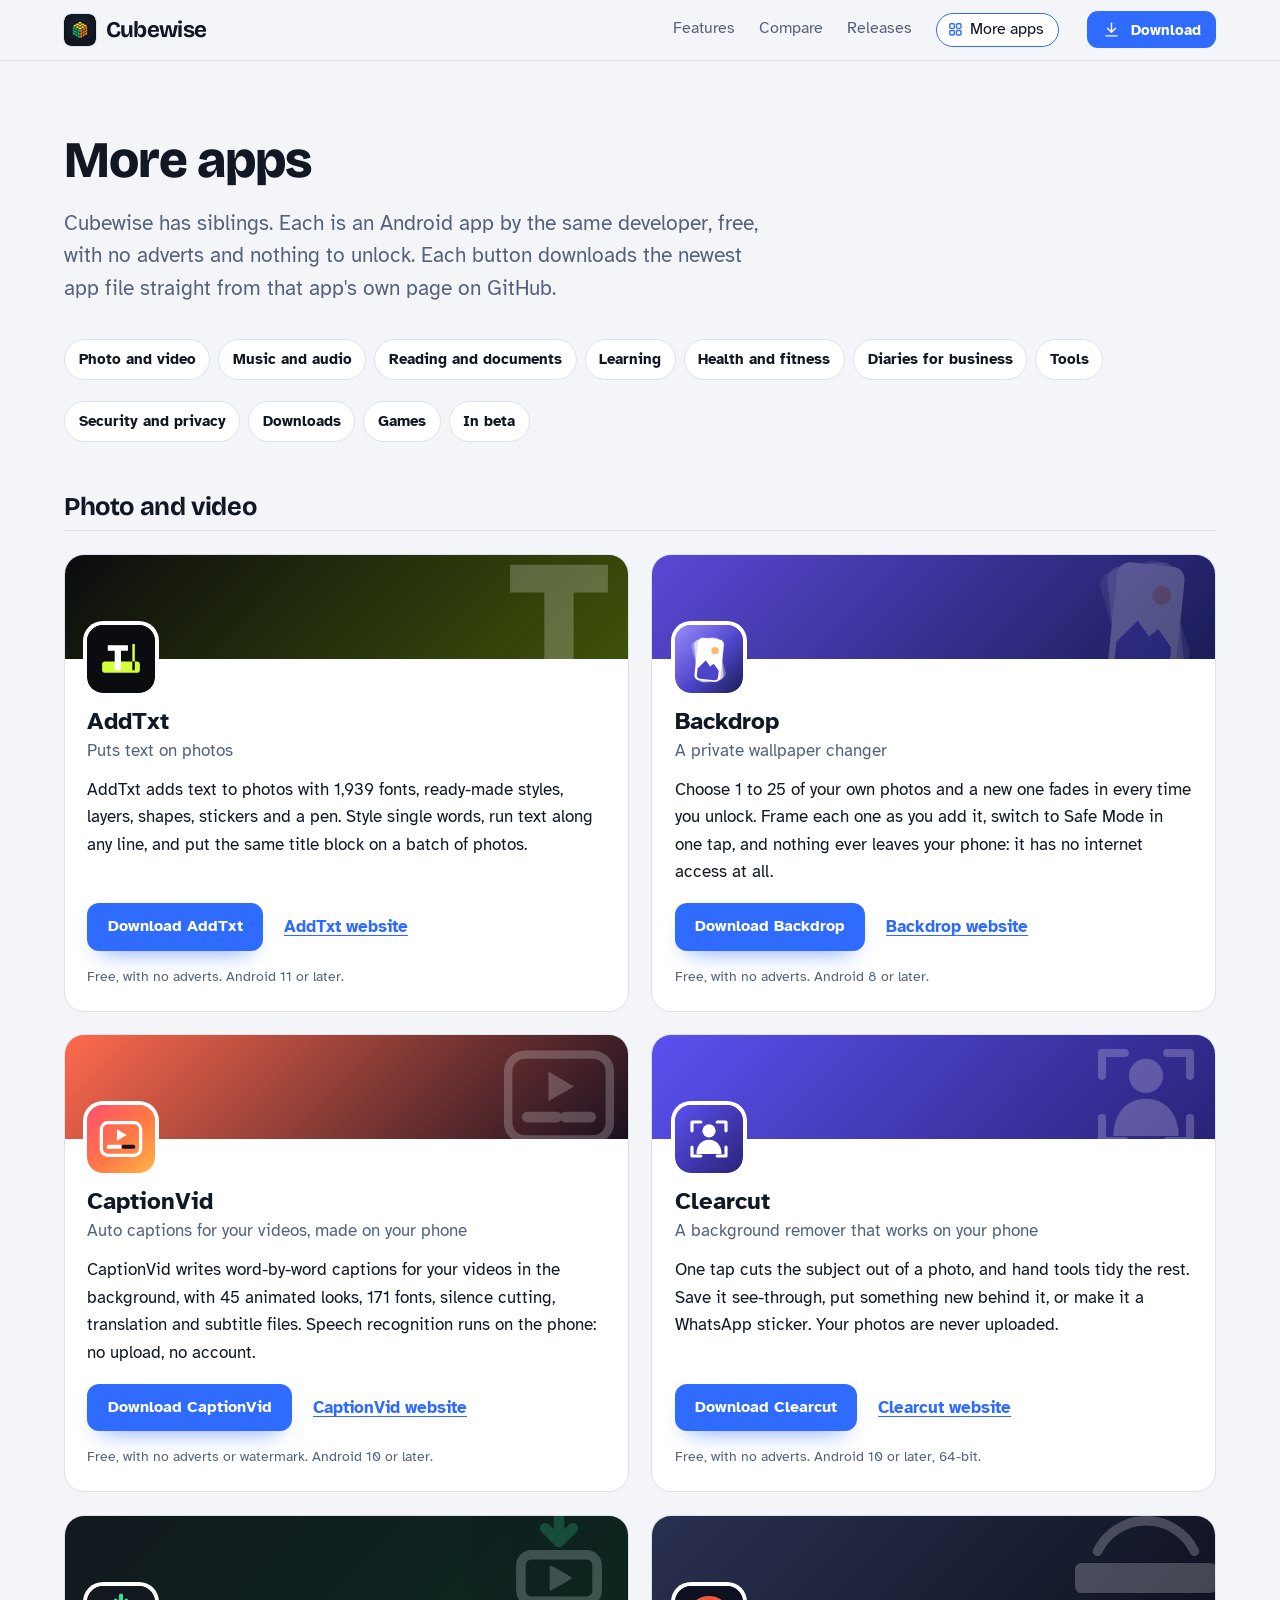
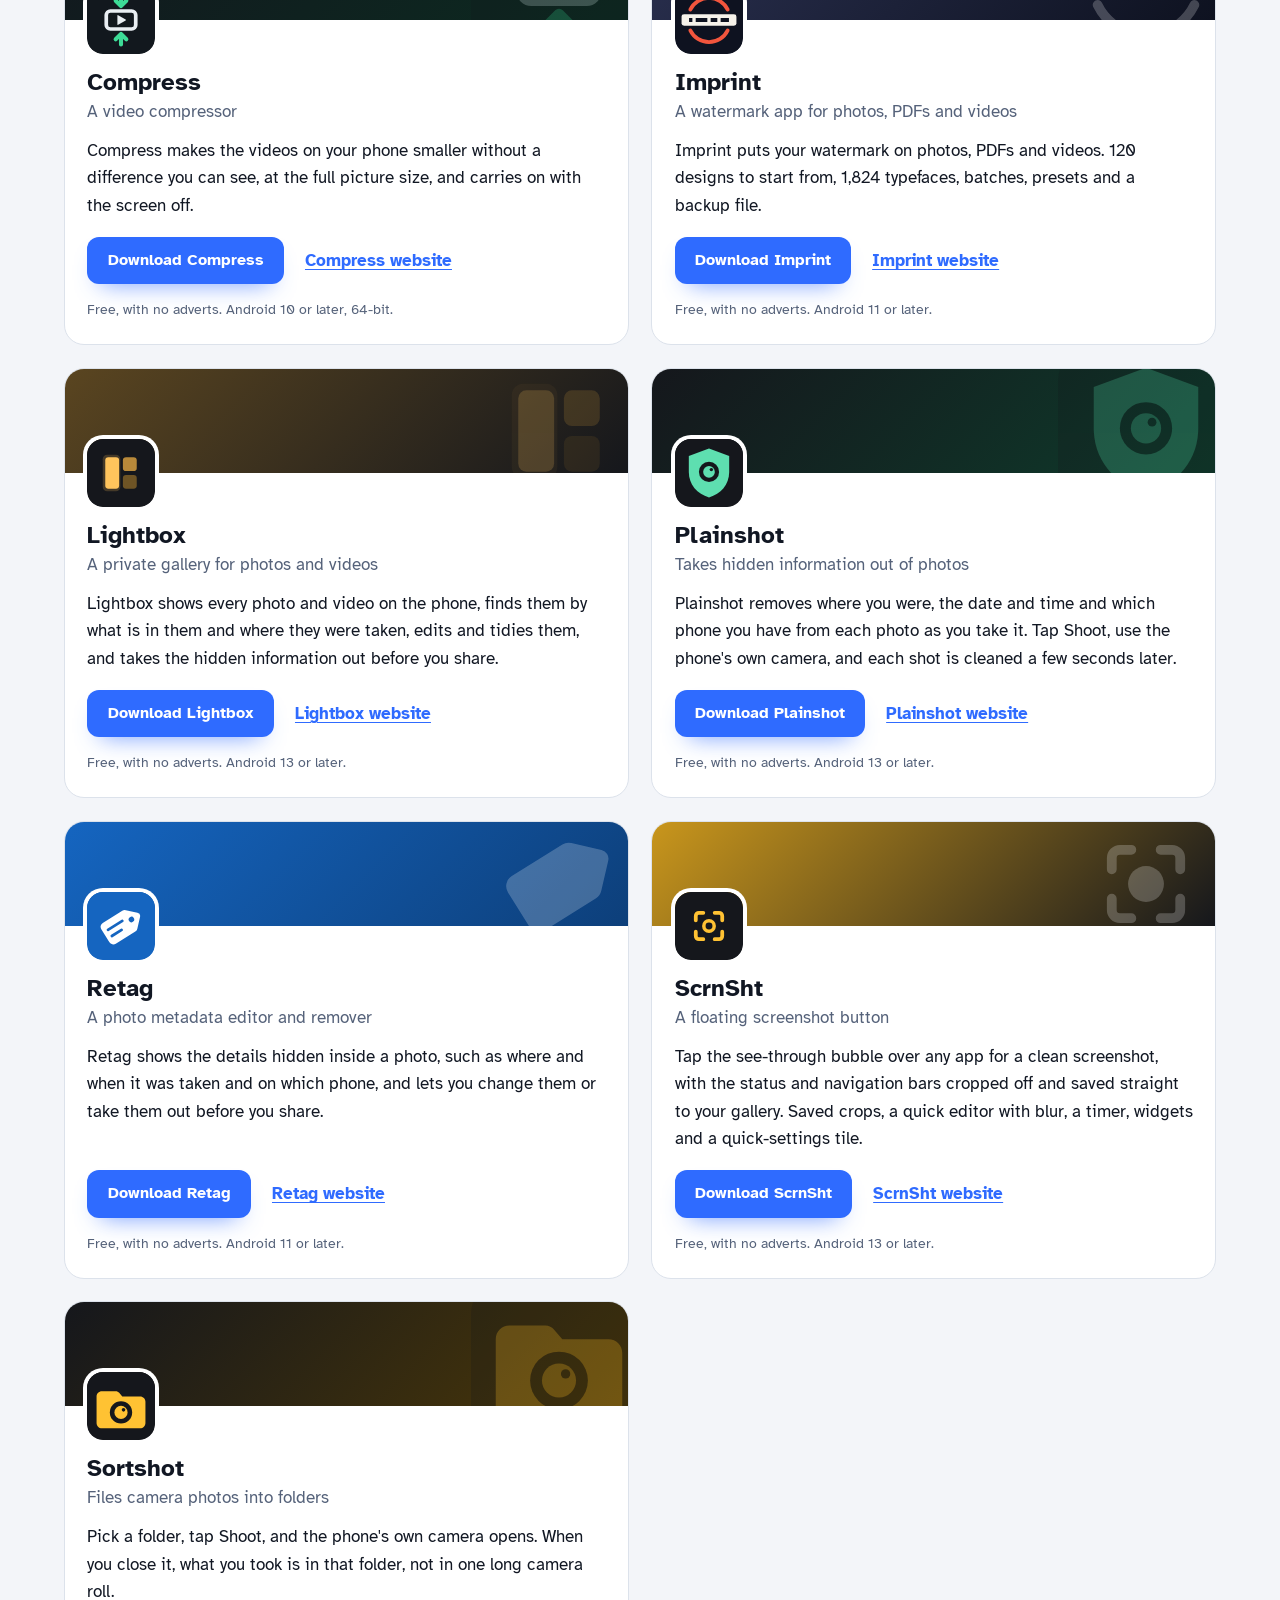
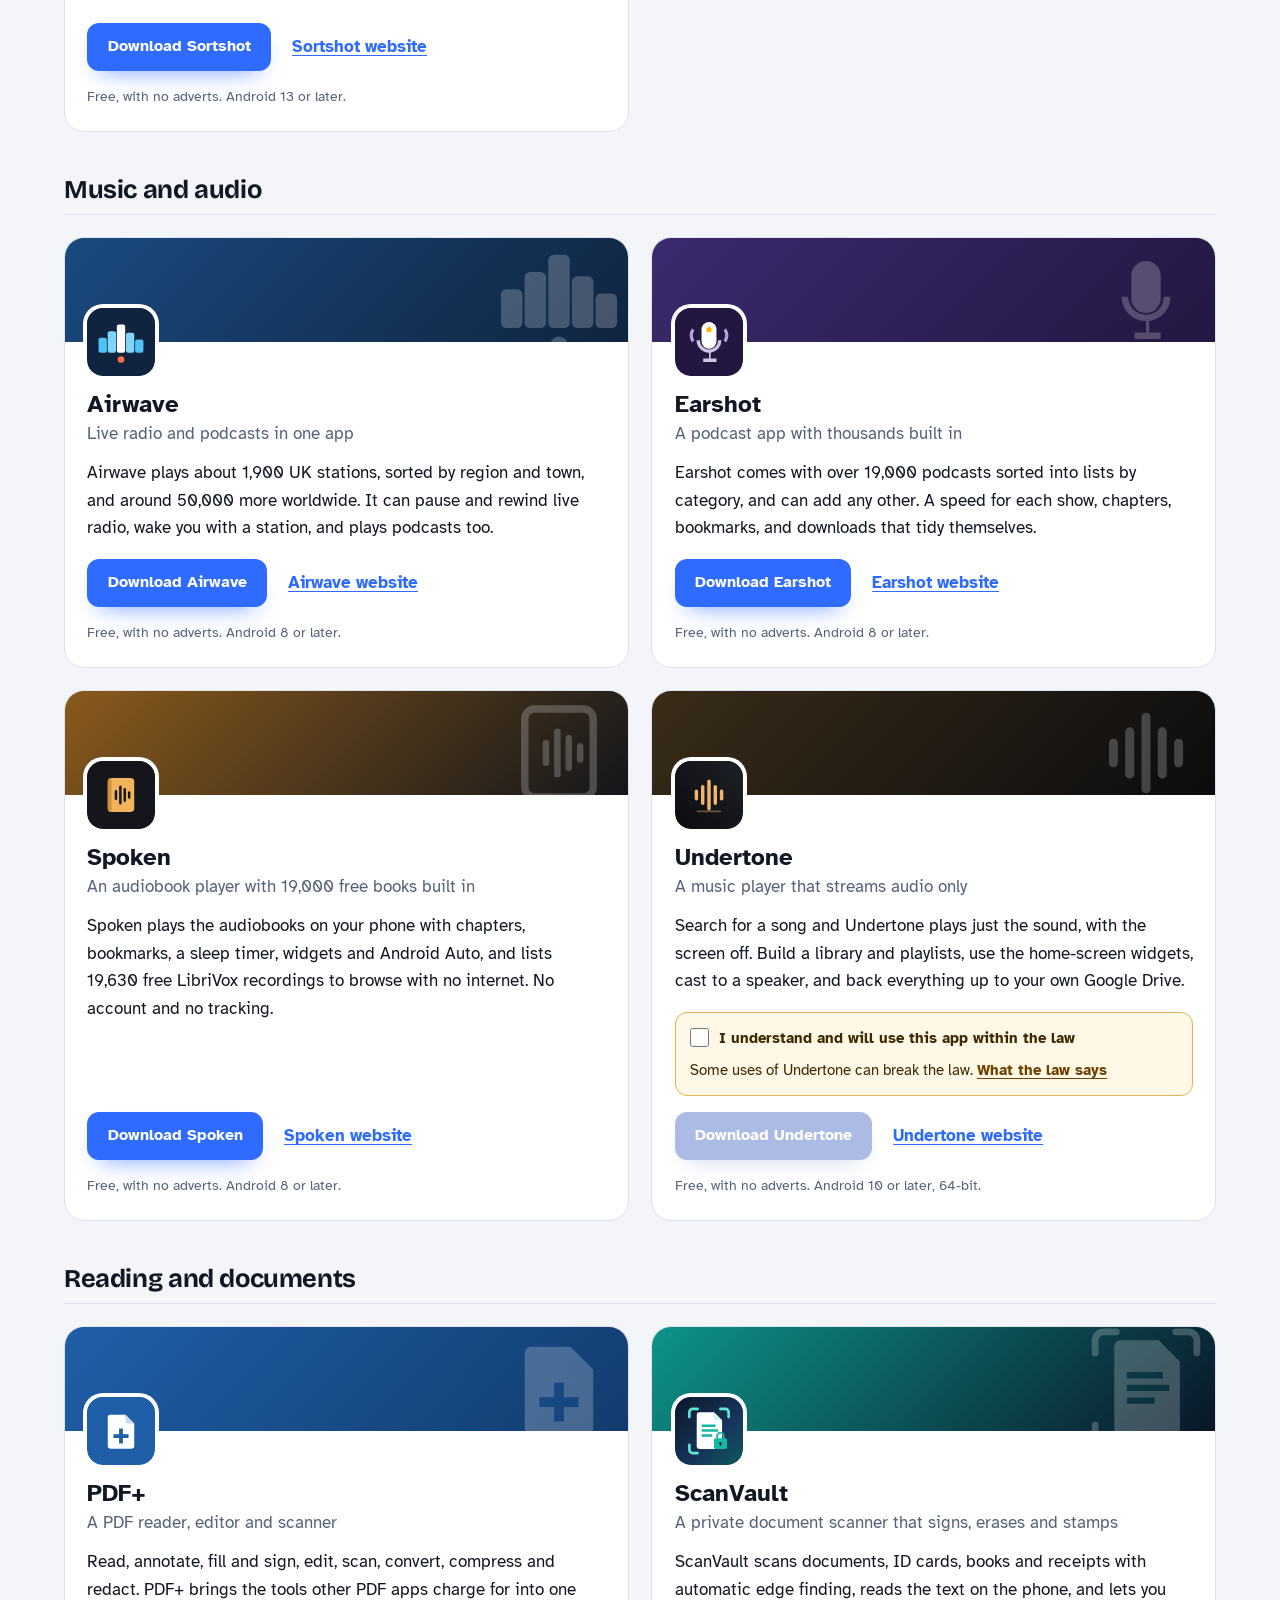
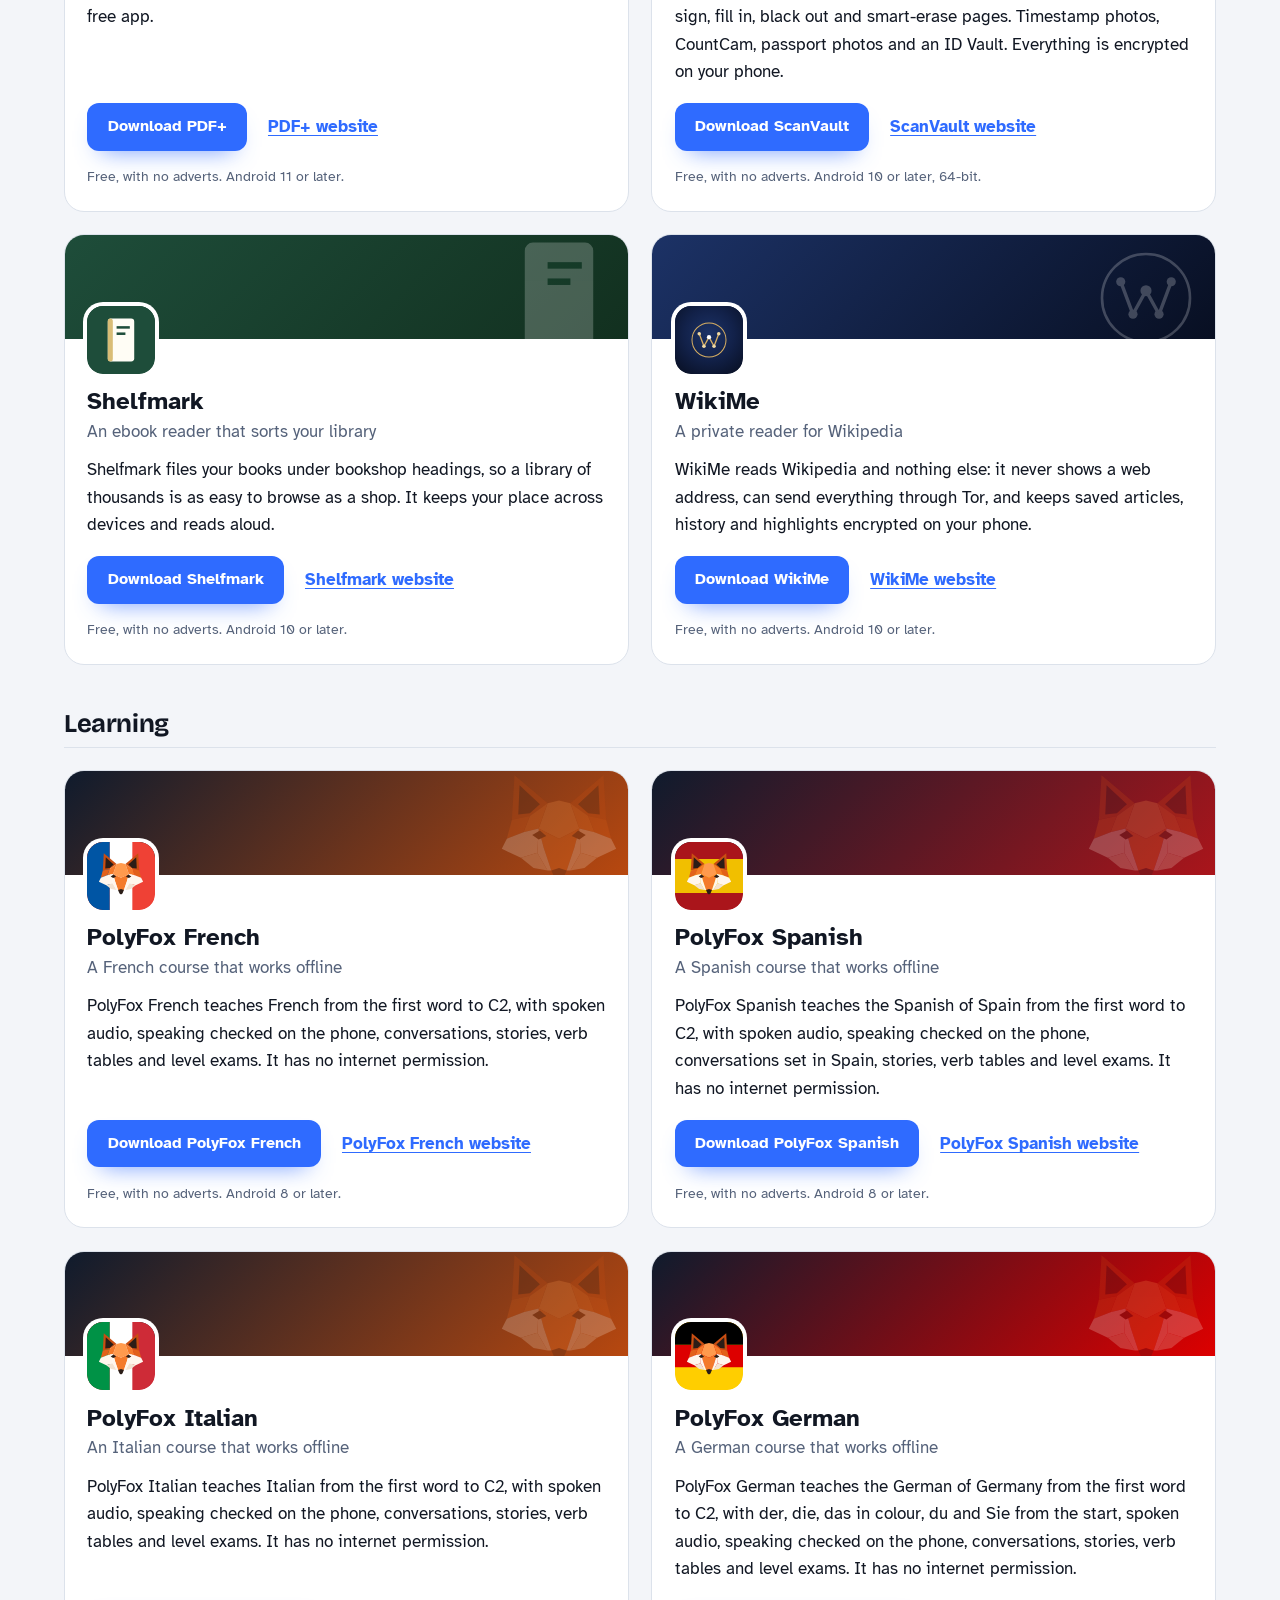
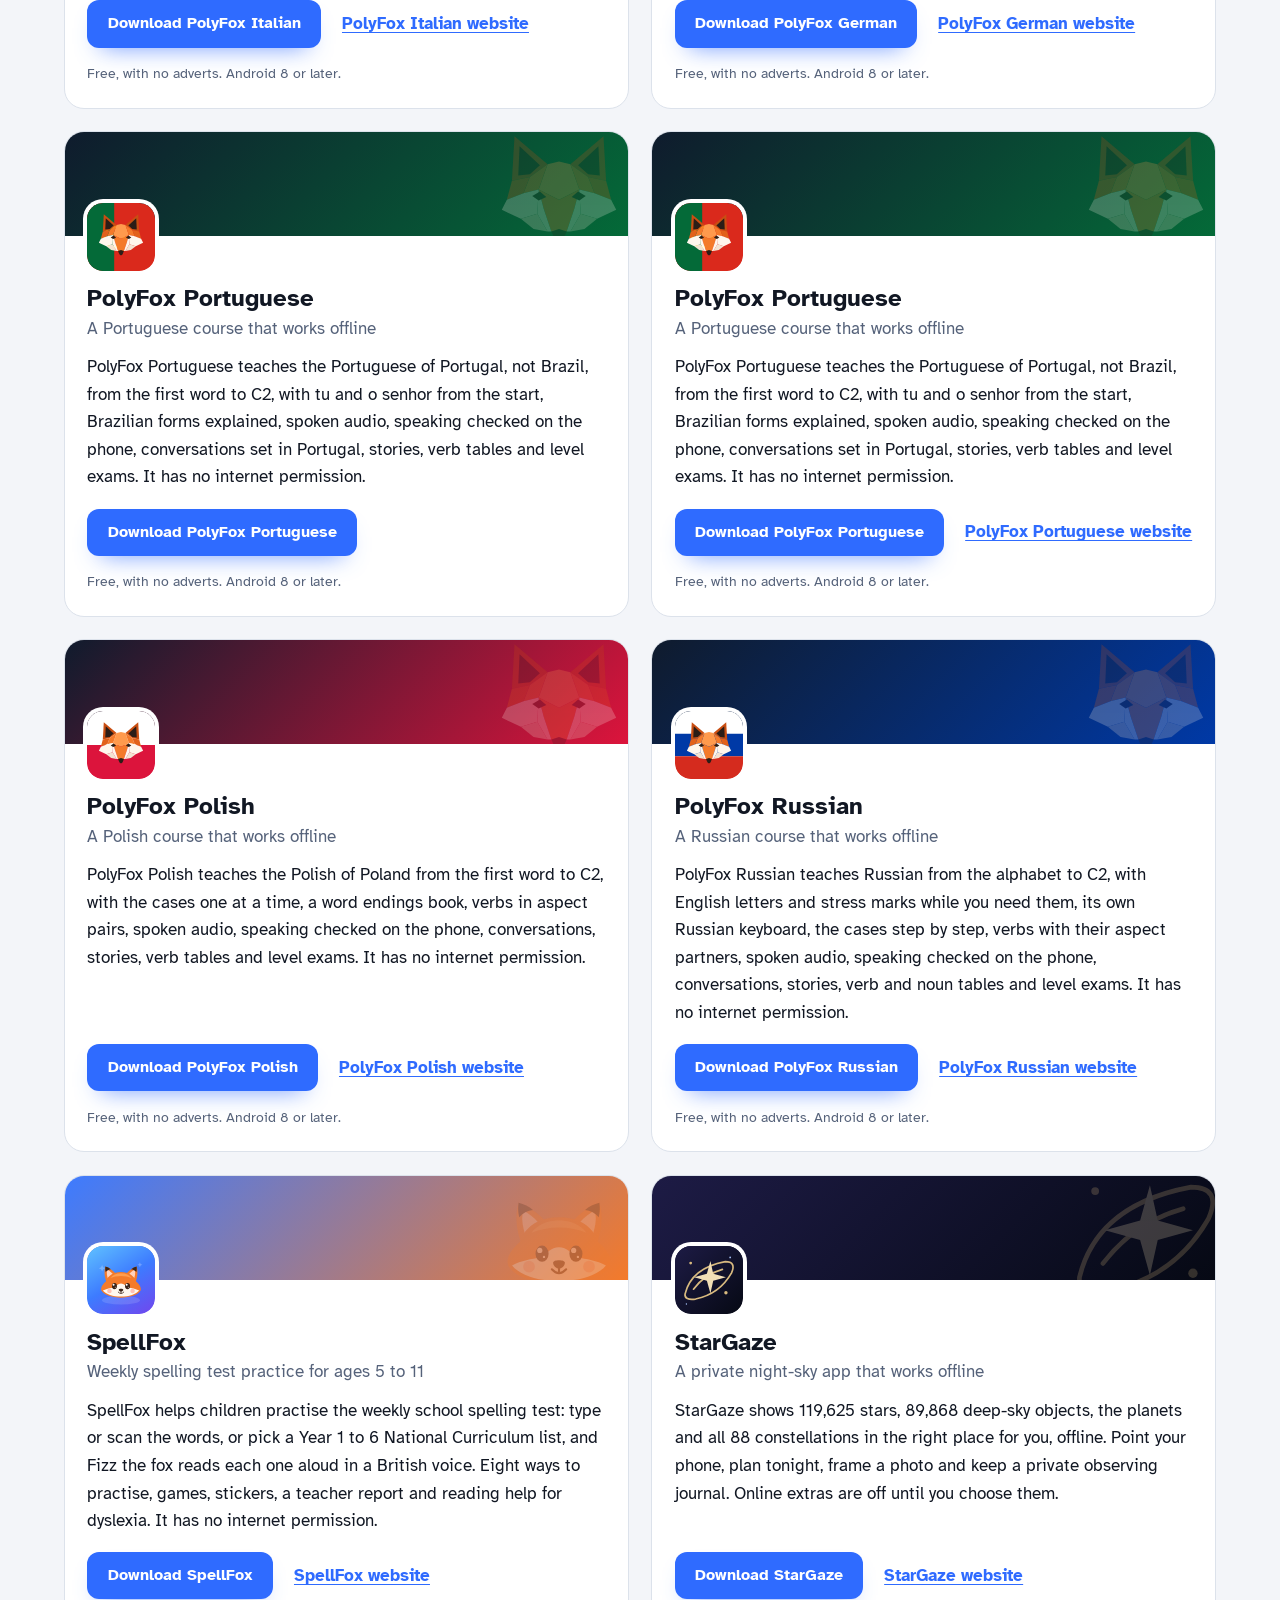
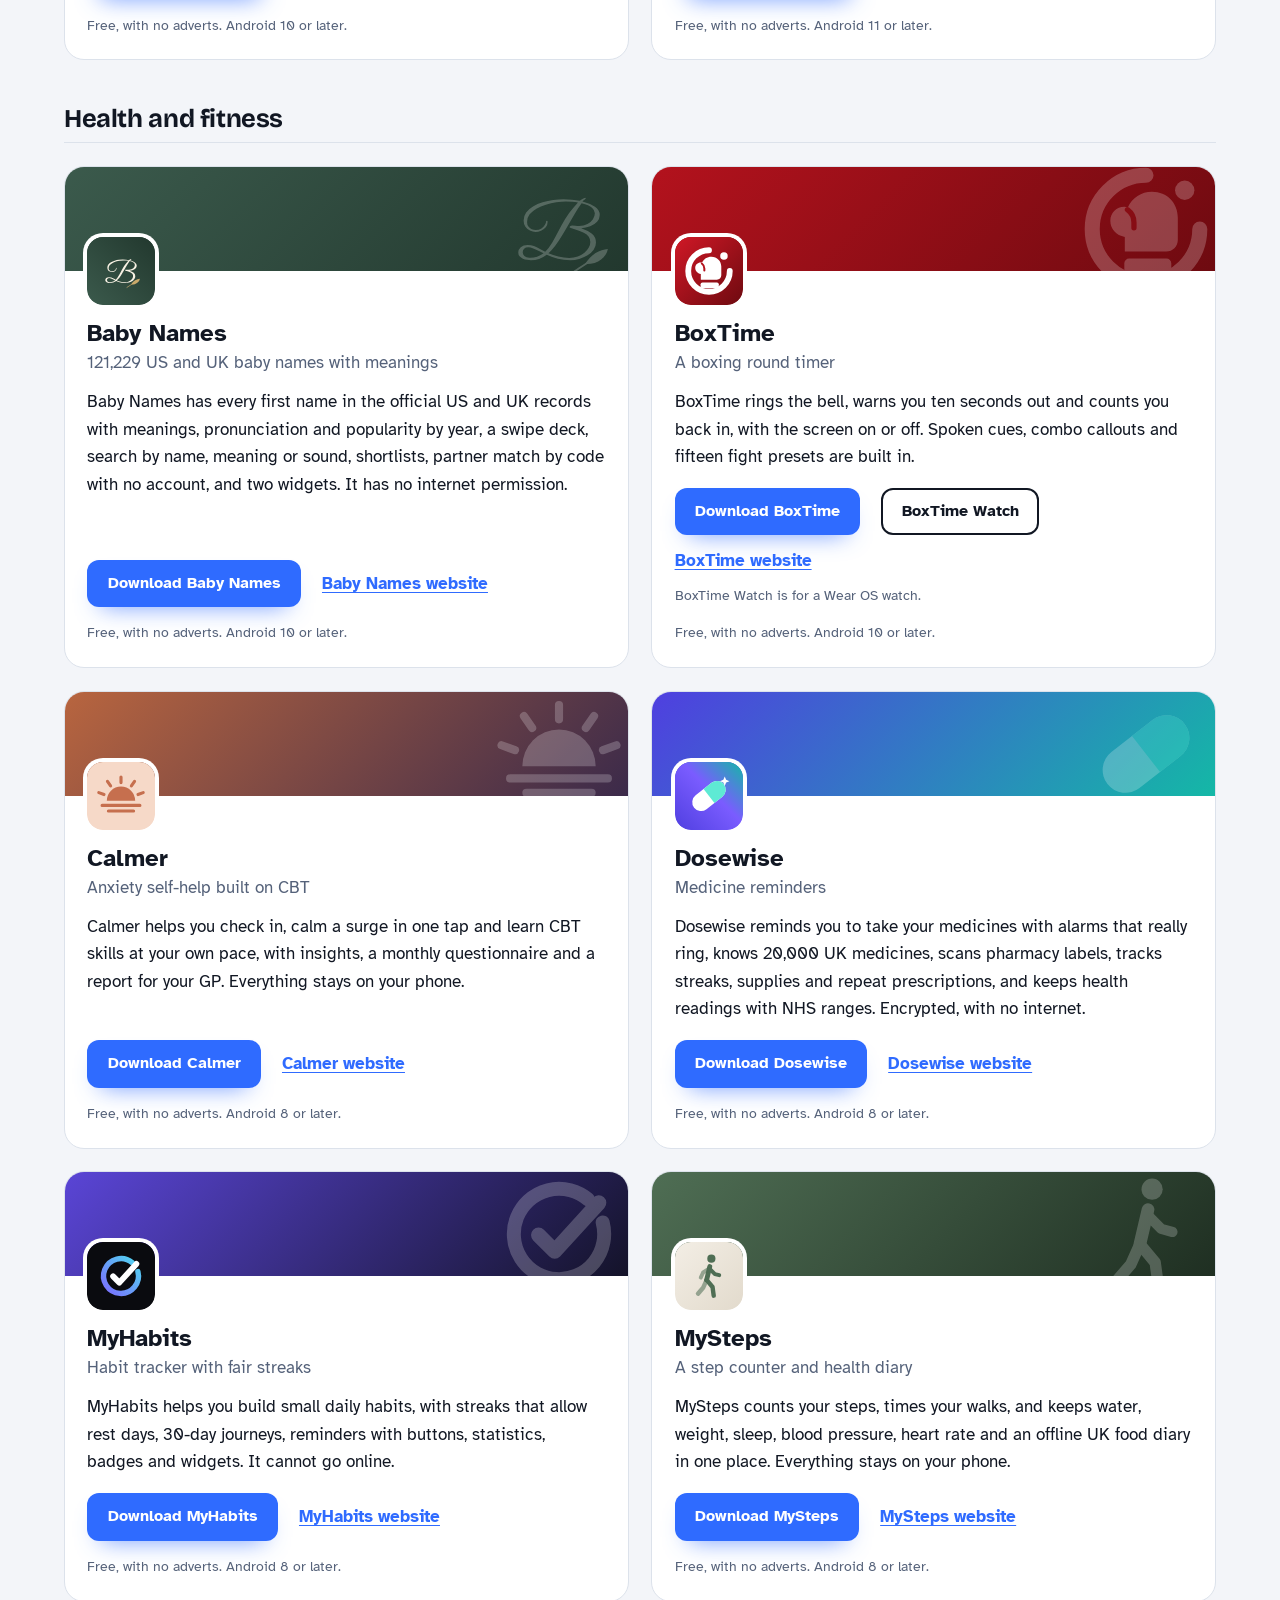
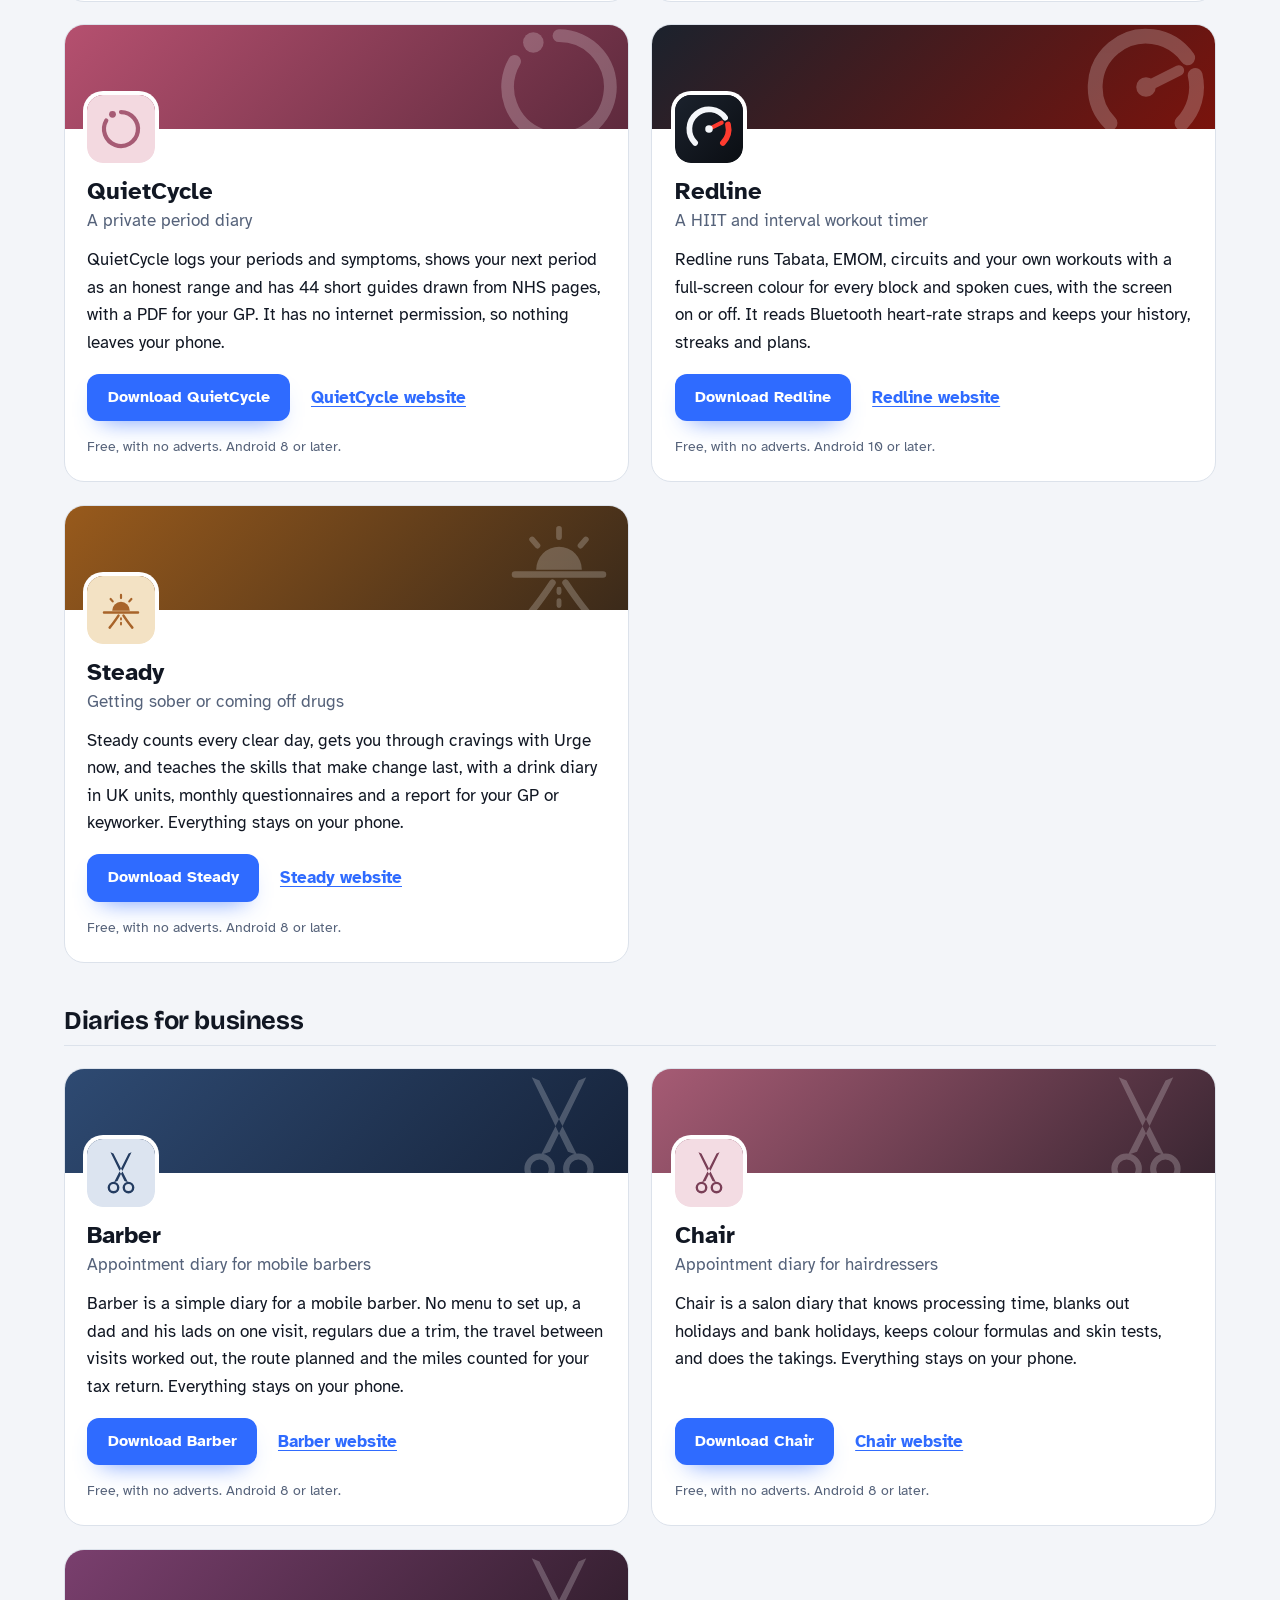
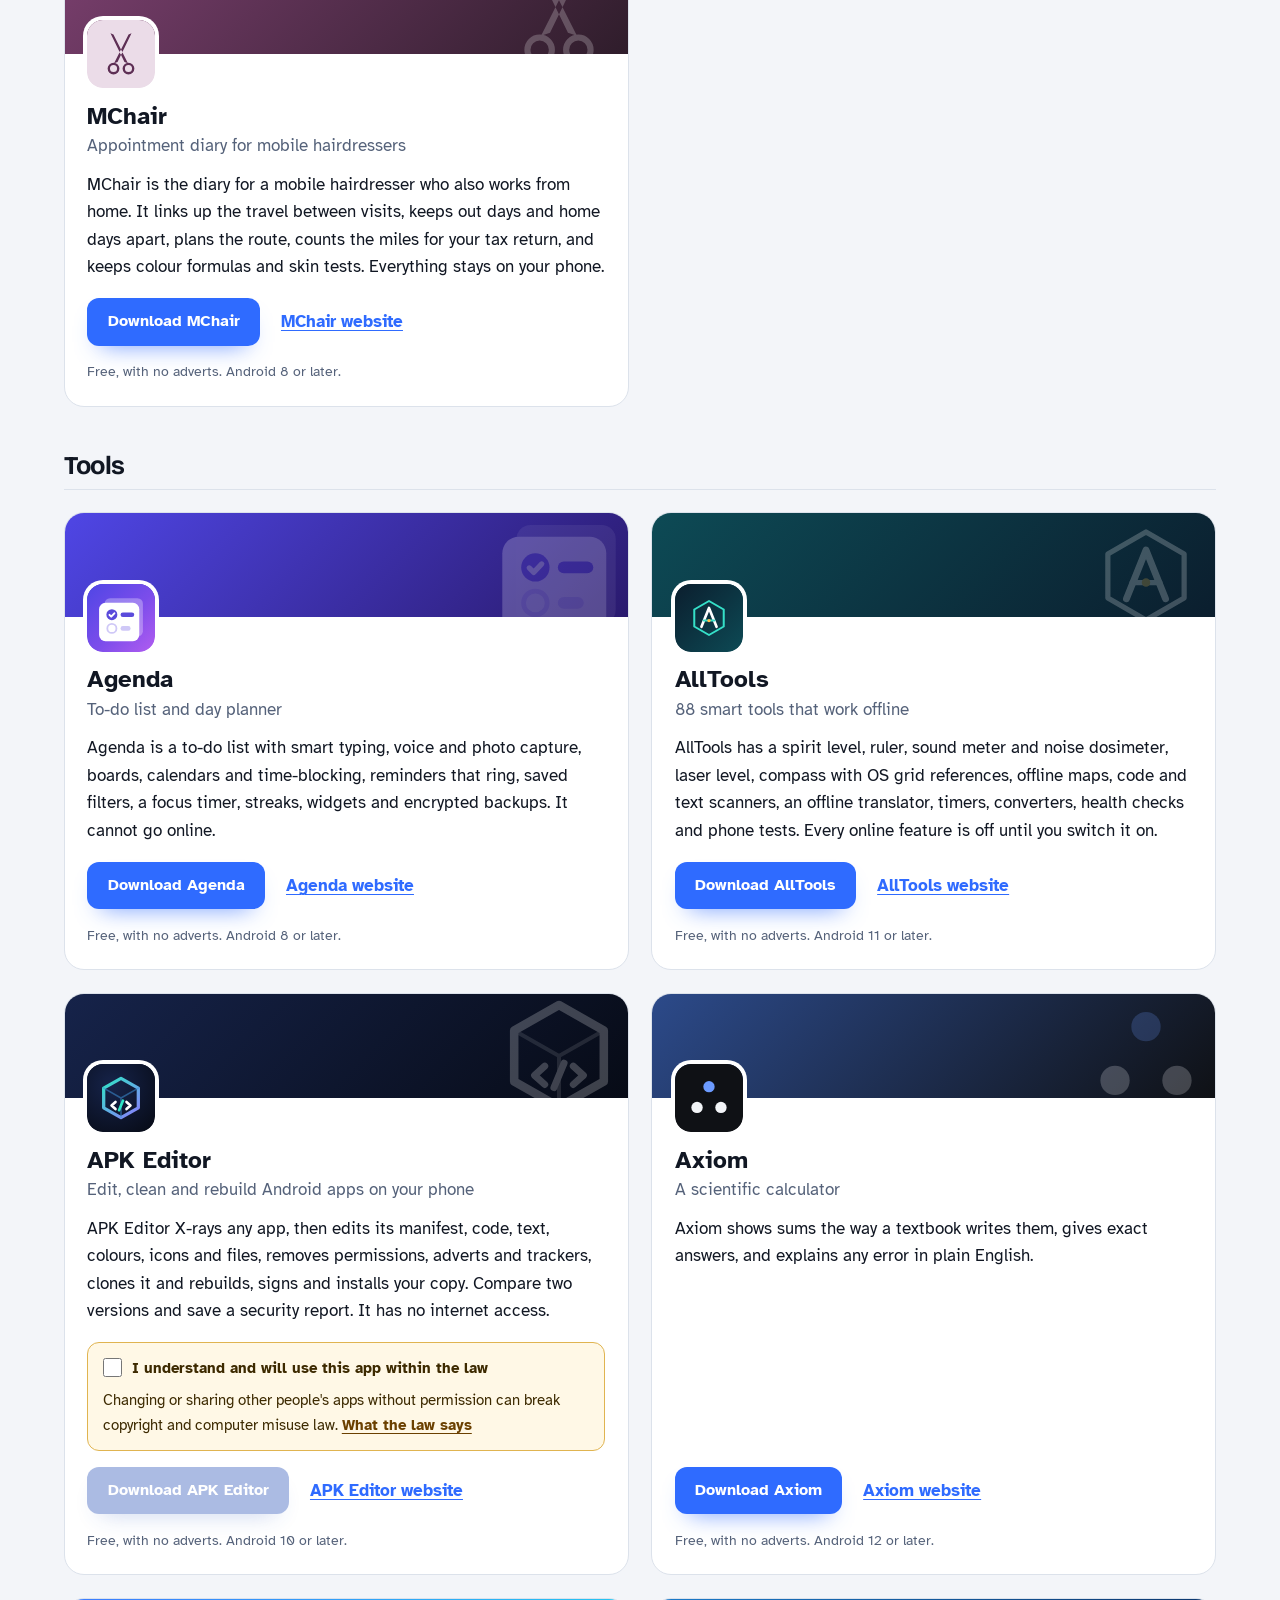
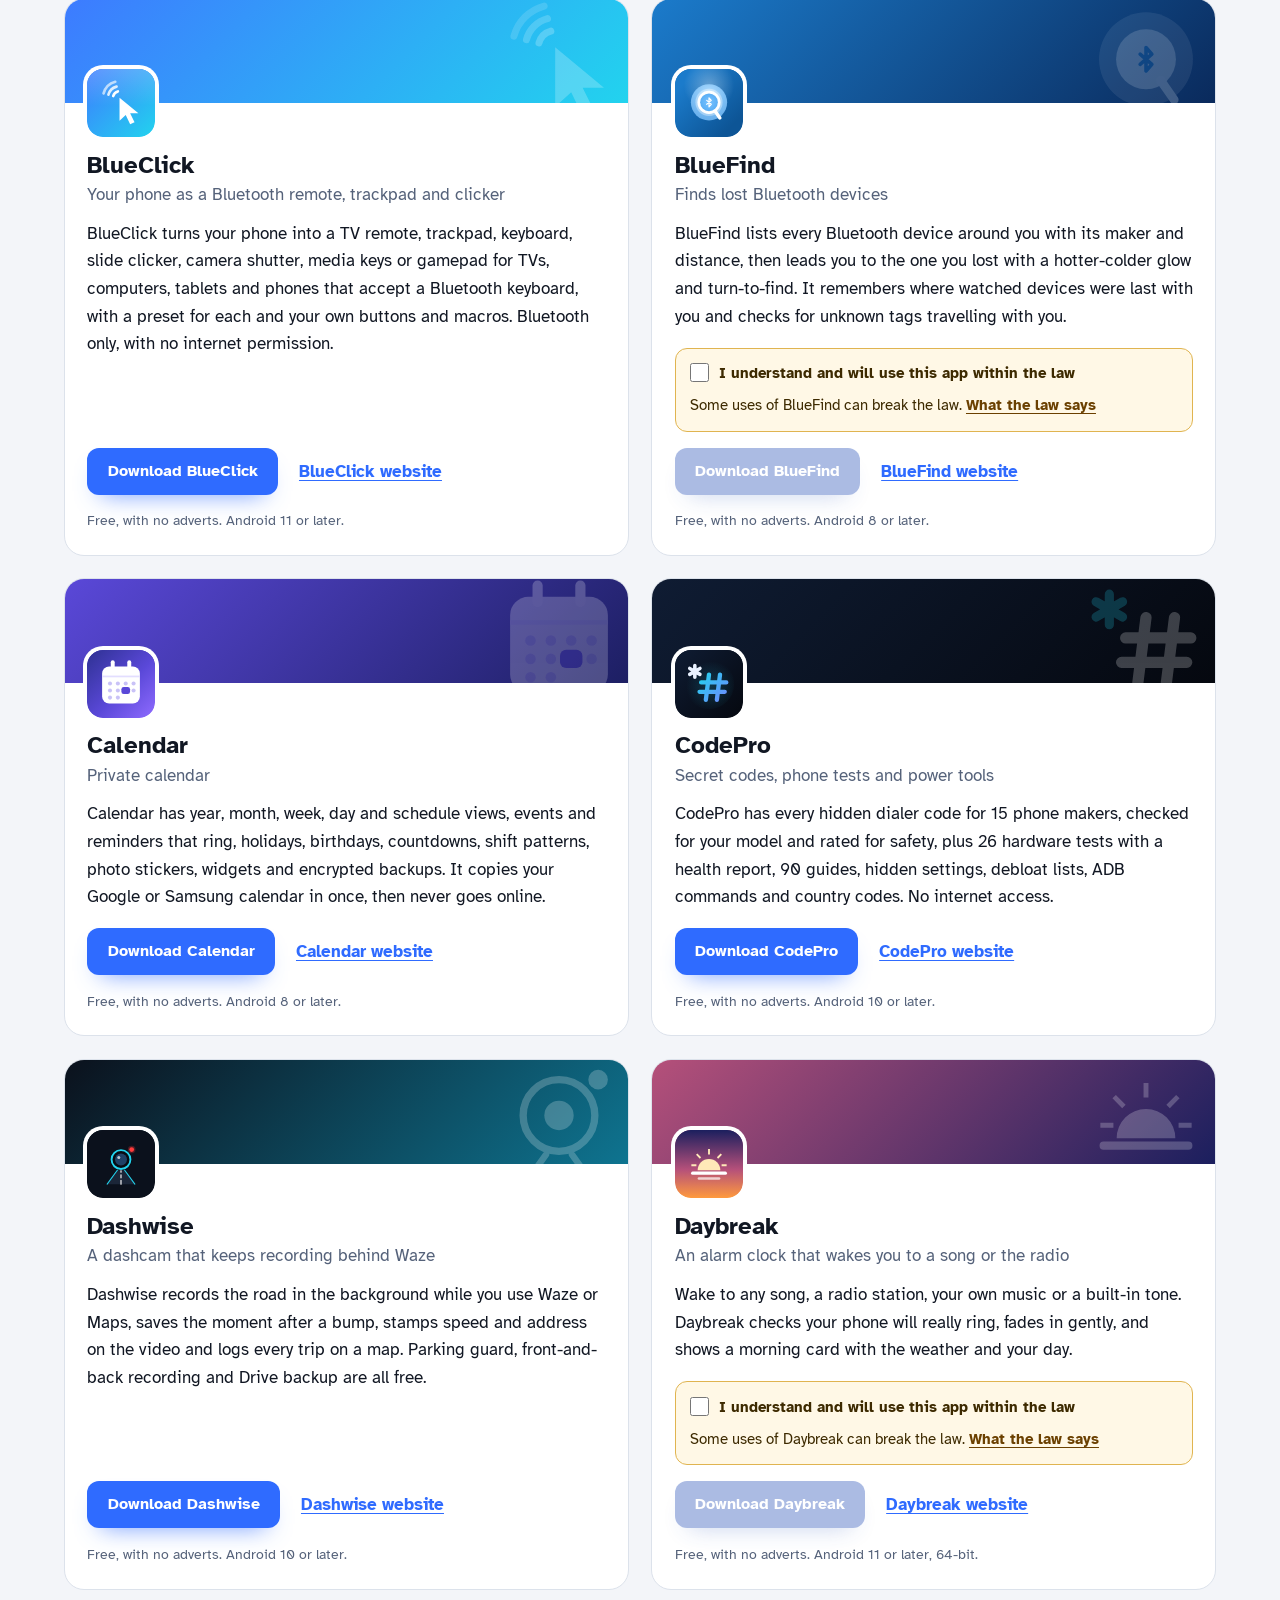
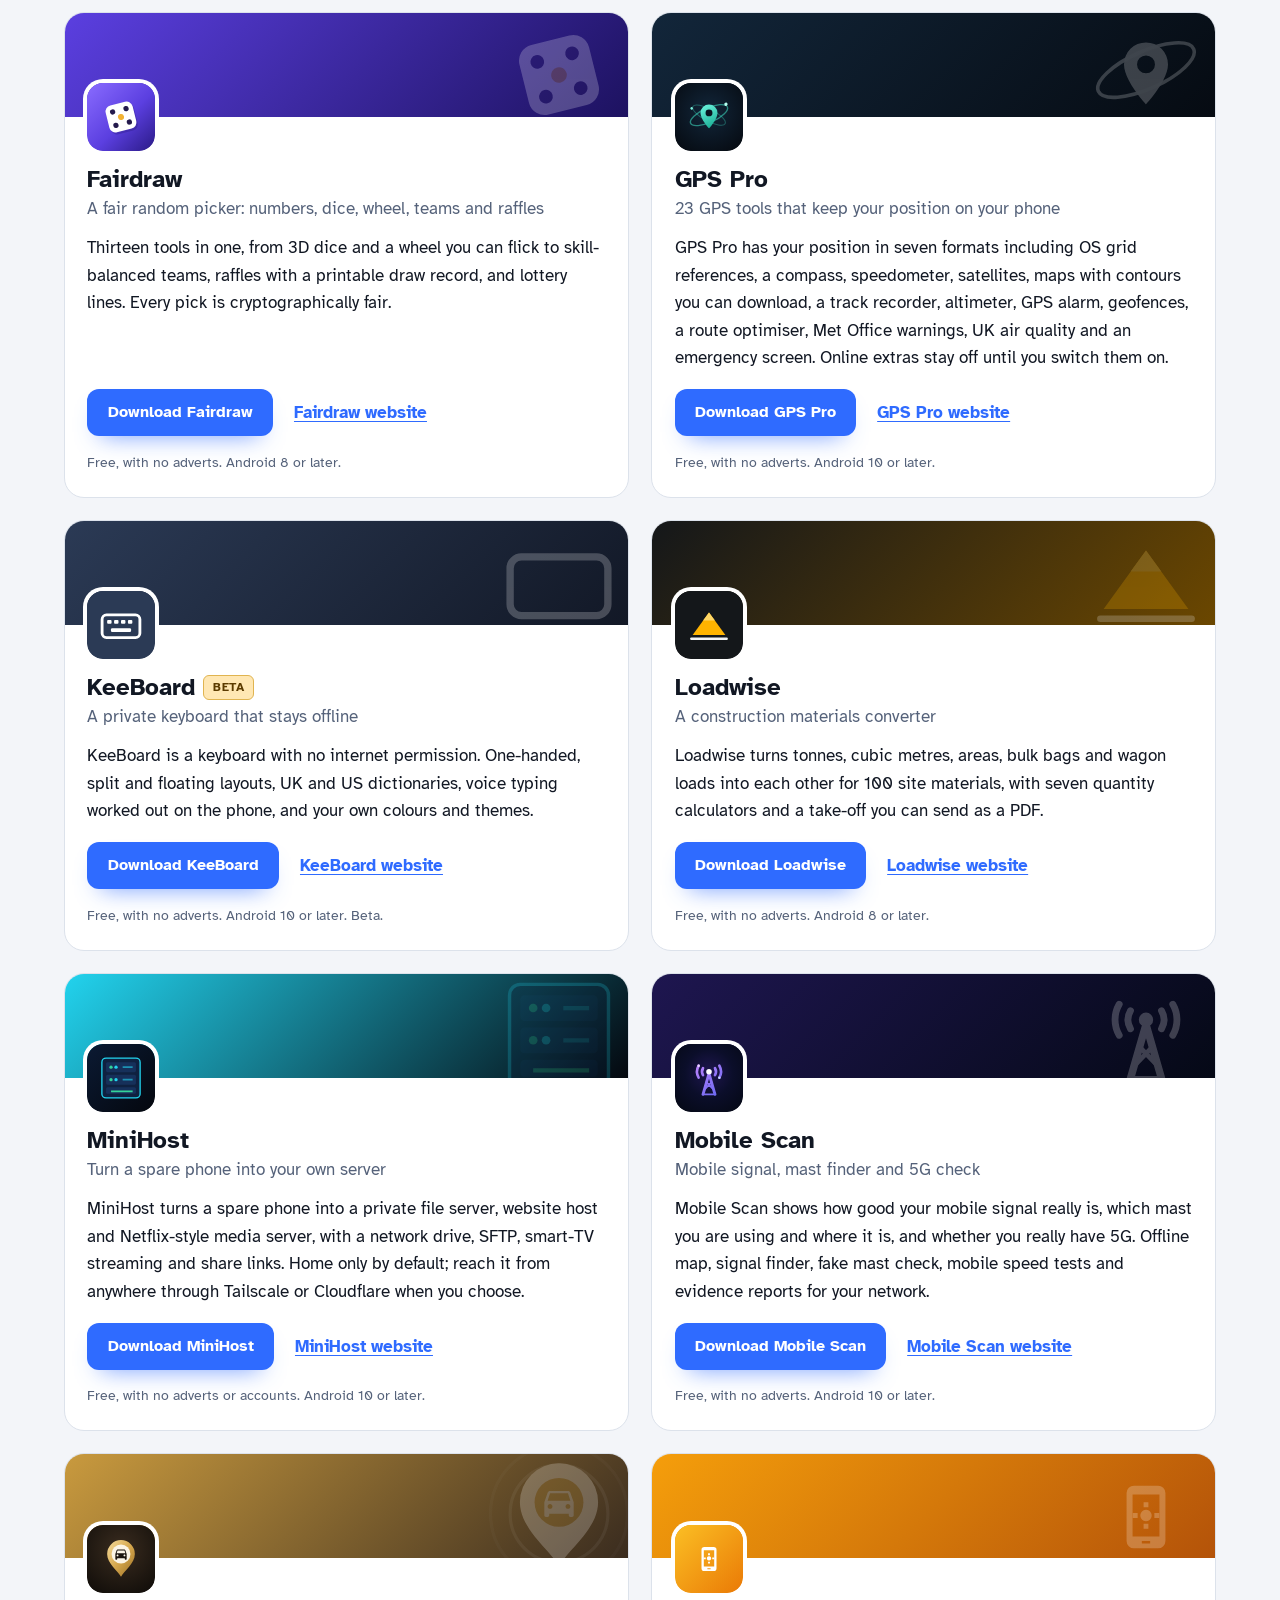
==== commit e4f829c5: "More apps: add SpellFox" ====
--- a/more-apps.html
+++ b/more-apps.html
@@ -4,7 +4,7 @@
 <meta charset="utf-8">
 <meta name="viewport" content="width=device-width, initial-scale=1">
 <title>More apps from the maker of Cubewise</title>
-<meta name="description" content="All 98 free Android apps from the maker of Cubewise, in one list by category, each with its download and a link to its website.">
+<meta name="description" content="All 99 free Android apps from the maker of Cubewise, in one list by category, each with its download and a link to its website.">
 <meta name="author" content="Jonathan Jackson">
 <link rel="canonical" href="https://customgpter.github.io/cubewise/more-apps.html">
 <meta name="theme-color" content="#f3f6fc" media="(prefers-color-scheme: light)">
@@ -12,7 +12,7 @@
 <meta property="og:type" content="website">
 <meta property="og:site_name" content="Cubewise">
 <meta property="og:title" content="More apps from the maker of Cubewise">
-<meta property="og:description" content="All 98 free Android apps from the maker of Cubewise, in one list by category, each with its download and a link to its website.">
+<meta property="og:description" content="All 99 free Android apps from the maker of Cubewise, in one list by category, each with its download and a link to its website.">
 <meta property="og:url" content="https://customgpter.github.io/cubewise/more-apps.html">
 <meta property="og:image" content="https://customgpter.github.io/cubewise/assets/og.png">
 <meta property="og:image:width" content="1200">
@@ -69,7 +69,7 @@
 <div class="mapps-group" role="group" aria-labelledby="apps-learning"><h2 class="mapps-cat" id="apps-learning">Learning</h2>
 <ul class="mapps"><li class="mapp" style="--b:#0f1b2d;--b2:#b8480f"><div class="mapp-cover" aria-hidden="true"><svg viewBox="0 0 108 108"><polygon fill="#C94E12" points="26.7,17.9 47.0,35.1 36.1,42.9 25.1,45.2"/><polygon fill="#C94E12" points="82.9,45.2 71.9,42.9 61.0,35.1 81.3,17.9"/><polygon fill="#2B1D17" points="29.8,24.1 42.3,35.8 36.1,41.3 29.0,42.1"/><polygon fill="#2B1D17" points="79.0,42.1 71.9,41.3 65.7,35.8 78.2,24.1"/><polygon fill="#FF9A4D" points="54.0,33.5 47.0,35.1 41.5,50.7 54.0,56.9"/><polygon fill="#FF9A4D" points="54.0,56.9 66.5,50.7 61.0,35.1 54.0,33.5"/><polygon fill="#F47A2A" points="47.0,35.1 36.1,42.9 32.2,53.0 41.5,50.7"/><polygon fill="#F47A2A" points="66.5,50.7 75.8,53.0 71.9,42.9 61.0,35.1"/><polygon fill="#E2611A" points="36.1,42.9 25.1,45.2 22.0,56.9 32.2,53.0"/><polygon fill="#E2611A" points="75.8,53.0 86.0,56.9 82.9,45.2 71.9,42.9"/><polygon fill="#FFF6EC" points="32.2,53.0 22.0,56.9 18.9,63.1 30.6,68.6 40.7,65.5 41.5,50.7"/><polygon fill="#FFF6EC" points="66.5,50.7 67.3,65.5 77.4,68.6 89.1,63.1 86.0,56.9 75.8,53.0"/><polygon fill="#F3E3D2" points="30.6,68.6 40.7,65.5 47.0,76.4 38.4,74.8"/><polygon fill="#F3E3D2" points="69.6,74.8 61.0,76.4 67.3,65.5 77.4,68.6"/><polygon fill="#F47A2A" points="41.5,50.7 54.0,56.9 54.0,78.0 49.3,76.4 44.6,62.4"/><polygon fill="#F47A2A" points="63.4,62.4 58.7,76.4 54.0,78.0 54.0,56.9 66.5,50.7"/><polygon fill="#FFF6EC" points="41.5,50.7 44.6,62.4 49.3,76.4 47.0,76.4 40.7,65.5"/><polygon fill="#FFF6EC" points="67.3,65.5 61.0,76.4 58.7,76.4 63.4,62.4 66.5,50.7"/><polygon fill="#2B1D17" points="49.3,76.4 54.0,74.8 58.7,76.4 56.3,81.9 54.0,83.4 51.7,81.9"/><polygon fill="#2B1D17" points="37.6,54.6 42.3,51.8 46.2,55.3 41.5,57.3"/><polygon fill="#2B1D17" points="66.5,57.3 61.8,55.3 65.7,51.8 70.4,54.6"/></svg></div><div class="mapp-body"><svg class="mapp-icon" viewBox="0 0 108 108" aria-hidden="true"><rect width="108" height="108" rx="24" fill="#EF4135"/><path fill="#FFFFFF" d="M36 0H72V108H36Z"/><path fill="#0055A4" d="M24 0H36V108H24A24 24 0 0 1 0 84V24A24 24 0 0 1 24 0Z"/><polygon fill="#C94E12" points="26.7,17.9 47.0,35.1 36.1,42.9 25.1,45.2"/><polygon fill="#C94E12" points="82.9,45.2 71.9,42.9 61.0,35.1 81.3,17.9"/><polygon fill="#2B1D17" points="29.8,24.1 42.3,35.8 36.1,41.3 29.0,42.1"/><polygon fill="#2B1D17" points="79.0,42.1 71.9,41.3 65.7,35.8 78.2,24.1"/><polygon fill="#FF9A4D" points="54.0,33.5 47.0,35.1 41.5,50.7 54.0,56.9"/><polygon fill="#FF9A4D" points="54.0,56.9 66.5,50.7 61.0,35.1 54.0,33.5"/><polygon fill="#F47A2A" points="47.0,35.1 36.1,42.9 32.2,53.0 41.5,50.7"/><polygon fill="#F47A2A" points="66.5,50.7 75.8,53.0 71.9,42.9 61.0,35.1"/><polygon fill="#E2611A" points="36.1,42.9 25.1,45.2 22.0,56.9 32.2,53.0"/><polygon fill="#E2611A" points="75.8,53.0 86.0,56.9 82.9,45.2 71.9,42.9"/><polygon fill="#FFF6EC" points="32.2,53.0 22.0,56.9 18.9,63.1 30.6,68.6 40.7,65.5 41.5,50.7"/><polygon fill="#FFF6EC" points="66.5,50.7 67.3,65.5 77.4,68.6 89.1,63.1 86.0,56.9 75.8,53.0"/><polygon fill="#F3E3D2" points="30.6,68.6 40.7,65.5 47.0,76.4 38.4,74.8"/><polygon fill="#F3E3D2" points="69.6,74.8 61.0,76.4 67.3,65.5 77.4,68.6"/><polygon fill="#F47A2A" points="41.5,50.7 54.0,56.9 54.0,78.0 49.3,76.4 44.6,62.4"/><polygon fill="#F47A2A" points="63.4,62.4 58.7,76.4 54.0,78.0 54.0,56.9 66.5,50.7"/><polygon fill="#FFF6EC" points="41.5,50.7 44.6,62.4 49.3,76.4 47.0,76.4 40.7,65.5"/><polygon fill="#FFF6EC" points="67.3,65.5 61.0,76.4 58.7,76.4 63.4,62.4 66.5,50.7"/><polygon fill="#2B1D17" points="49.3,76.4 54.0,74.8 58.7,76.4 56.3,81.9 54.0,83.4 51.7,81.9"/><polygon fill="#2B1D17" points="37.6,54.6 42.3,51.8 46.2,55.3 41.5,57.3"/><polygon fill="#2B1D17" points="66.5,57.3 61.8,55.3 65.7,51.8 70.4,54.6"/></svg><h3>PolyFox French</h3><p class="mapp-kind">A French course that works offline</p><p class="mapp-say">PolyFox French teaches French from the first word to C2, with spoken audio, speaking checked on the phone, conversations, stories, verb tables and level exams. It has no internet permission.</p><p class="mapp-go"><a class="button" href="https://github.com/CustomGPTer/polyfox/releases/latest/download/PolyFox.apk">Download PolyFox French</a><a class="mapp-site" href="https://customgpter.github.io/polyfox/">PolyFox French website</a></p><p class="mapp-needs">Free, with no adverts. Android 8 or later.</p></div></li><li class="mapp" style="--b:#0f1b2d;--b2:#aa151b"><div class="mapp-cover" aria-hidden="true"><svg viewBox="0 0 108 108"><polygon fill="#C94E12" points="26.7,17.9 47.0,35.1 36.1,42.9 25.1,45.2"/><polygon fill="#C94E12" points="82.9,45.2 71.9,42.9 61.0,35.1 81.3,17.9"/><polygon fill="#2B1D17" points="29.8,24.1 42.3,35.8 36.1,41.3 29.0,42.1"/><polygon fill="#2B1D17" points="79.0,42.1 71.9,41.3 65.7,35.8 78.2,24.1"/><polygon fill="#FF9A4D" points="54.0,33.5 47.0,35.1 41.5,50.7 54.0,56.9"/><polygon fill="#FF9A4D" points="54.0,56.9 66.5,50.7 61.0,35.1 54.0,33.5"/><polygon fill="#F47A2A" points="47.0,35.1 36.1,42.9 32.2,53.0 41.5,50.7"/><polygon fill="#F47A2A" points="66.5,50.7 75.8,53.0 71.9,42.9 61.0,35.1"/><polygon fill="#E2611A" points="36.1,42.9 25.1,45.2 22.0,56.9 32.2,53.0"/><polygon fill="#E2611A" points="75.8,53.0 86.0,56.9 82.9,45.2 71.9,42.9"/><polygon fill="#FFF6EC" points="32.2,53.0 22.0,56.9 18.9,63.1 30.6,68.6 40.7,65.5 41.5,50.7"/><polygon fill="#FFF6EC" points="66.5,50.7 67.3,65.5 77.4,68.6 89.1,63.1 86.0,56.9 75.8,53.0"/><polygon fill="#F3E3D2" points="30.6,68.6 40.7,65.5 47.0,76.4 38.4,74.8"/><polygon fill="#F3E3D2" points="69.6,74.8 61.0,76.4 67.3,65.5 77.4,68.6"/><polygon fill="#F47A2A" points="41.5,50.7 54.0,56.9 54.0,78.0 49.3,76.4 44.6,62.4"/><polygon fill="#F47A2A" points="63.4,62.4 58.7,76.4 54.0,78.0 54.0,56.9 66.5,50.7"/><polygon fill="#FFF6EC" points="41.5,50.7 44.6,62.4 49.3,76.4 47.0,76.4 40.7,65.5"/><polygon fill="#FFF6EC" points="67.3,65.5 61.0,76.4 58.7,76.4 63.4,62.4 66.5,50.7"/><polygon fill="#2B1D17" points="49.3,76.4 54.0,74.8 58.7,76.4 56.3,81.9 54.0,83.4 51.7,81.9"/><polygon fill="#2B1D17" points="37.6,54.6 42.3,51.8 46.2,55.3 41.5,57.3"/><polygon fill="#2B1D17" points="66.5,57.3 61.8,55.3 65.7,51.8 70.4,54.6"/></svg></div><div class="mapp-body"><svg class="mapp-icon" viewBox="0 0 108 108" aria-hidden="true"><rect width="108" height="108" rx="24" fill="#AA151B"/><path fill="#F1BF00" d="M0 27H108V81H0Z"/><polygon fill="#C94E12" points="26.7,17.9 47.0,35.1 36.1,42.9 25.1,45.2"/><polygon fill="#C94E12" points="82.9,45.2 71.9,42.9 61.0,35.1 81.3,17.9"/><polygon fill="#2B1D17" points="29.8,24.1 42.3,35.8 36.1,41.3 29.0,42.1"/><polygon fill="#2B1D17" points="79.0,42.1 71.9,41.3 65.7,35.8 78.2,24.1"/><polygon fill="#FF9A4D" points="54.0,33.5 47.0,35.1 41.5,50.7 54.0,56.9"/><polygon fill="#FF9A4D" points="54.0,56.9 66.5,50.7 61.0,35.1 54.0,33.5"/><polygon fill="#F47A2A" points="47.0,35.1 36.1,42.9 32.2,53.0 41.5,50.7"/><polygon fill="#F47A2A" points="66.5,50.7 75.8,53.0 71.9,42.9 61.0,35.1"/><polygon fill="#E2611A" points="36.1,42.9 25.1,45.2 22.0,56.9 32.2,53.0"/><polygon fill="#E2611A" points="75.8,53.0 86.0,56.9 82.9,45.2 71.9,42.9"/><polygon fill="#FFF6EC" points="32.2,53.0 22.0,56.9 18.9,63.1 30.6,68.6 40.7,65.5 41.5,50.7"/><polygon fill="#FFF6EC" points="66.5,50.7 67.3,65.5 77.4,68.6 89.1,63.1 86.0,56.9 75.8,53.0"/><polygon fill="#F3E3D2" points="30.6,68.6 40.7,65.5 47.0,76.4 38.4,74.8"/><polygon fill="#F3E3D2" points="69.6,74.8 61.0,76.4 67.3,65.5 77.4,68.6"/><polygon fill="#F47A2A" points="41.5,50.7 54.0,56.9 54.0,78.0 49.3,76.4 44.6,62.4"/><polygon fill="#F47A2A" points="63.4,62.4 58.7,76.4 54.0,78.0 54.0,56.9 66.5,50.7"/><polygon fill="#FFF6EC" points="41.5,50.7 44.6,62.4 49.3,76.4 47.0,76.4 40.7,65.5"/><polygon fill="#FFF6EC" points="67.3,65.5 61.0,76.4 58.7,76.4 63.4,62.4 66.5,50.7"/><polygon fill="#2B1D17" points="49.3,76.4 54.0,74.8 58.7,76.4 56.3,81.9 54.0,83.4 51.7,81.9"/><polygon fill="#2B1D17" points="37.6,54.6 42.3,51.8 46.2,55.3 41.5,57.3"/><polygon fill="#2B1D17" points="66.5,57.3 61.8,55.3 65.7,51.8 70.4,54.6"/></svg><h3>PolyFox Spanish</h3><p class="mapp-kind">A Spanish course that works offline</p><p class="mapp-say">PolyFox Spanish teaches the Spanish of Spain from the first word to C2, with spoken audio, speaking checked on the phone, conversations set in Spain, stories, verb tables and level exams. It has no internet permission.</p><p class="mapp-go"><a class="button" href="https://github.com/CustomGPTer/polyfox-spanish/releases/latest/download/PolyFox.apk">Download PolyFox Spanish</a><a class="mapp-site" href="https://customgpter.github.io/polyfox-spanish/">PolyFox Spanish website</a></p><p class="mapp-needs">Free, with no adverts. Android 8 or later.</p></div></li>
 <li class="mapp" style="--b:#0f1b2d;--b2:#b8480f"><div class="mapp-cover" aria-hidden="true"><svg viewBox="0 0 108 108"><polygon fill="#C94E12" points="26.7,17.9 47.0,35.1 36.1,42.9 25.1,45.2"/><polygon fill="#C94E12" points="82.9,45.2 71.9,42.9 61.0,35.1 81.3,17.9"/><polygon fill="#2B1D17" points="29.8,24.1 42.3,35.8 36.1,41.3 29.0,42.1"/><polygon fill="#2B1D17" points="79.0,42.1 71.9,41.3 65.7,35.8 78.2,24.1"/><polygon fill="#FF9A4D" points="54.0,33.5 47.0,35.1 41.5,50.7 54.0,56.9"/><polygon fill="#FF9A4D" points="54.0,56.9 66.5,50.7 61.0,35.1 54.0,33.5"/><polygon fill="#F47A2A" points="47.0,35.1 36.1,42.9 32.2,53.0 41.5,50.7"/><polygon fill="#F47A2A" points="66.5,50.7 75.8,53.0 71.9,42.9 61.0,35.1"/><polygon fill="#E2611A" points="36.1,42.9 25.1,45.2 22.0,56.9 32.2,53.0"/><polygon fill="#E2611A" points="75.8,53.0 86.0,56.9 82.9,45.2 71.9,42.9"/><polygon fill="#FFF6EC" points="32.2,53.0 22.0,56.9 18.9,63.1 30.6,68.6 40.7,65.5 41.5,50.7"/><polygon fill="#FFF6EC" points="66.5,50.7 67.3,65.5 77.4,68.6 89.1,63.1 86.0,56.9 75.8,53.0"/><polygon fill="#F3E3D2" points="30.6,68.6 40.7,65.5 47.0,76.4 38.4,74.8"/><polygon fill="#F3E3D2" points="69.6,74.8 61.0,76.4 67.3,65.5 77.4,68.6"/><polygon fill="#F47A2A" points="41.5,50.7 54.0,56.9 54.0,78.0 49.3,76.4 44.6,62.4"/><polygon fill="#F47A2A" points="63.4,62.4 58.7,76.4 54.0,78.0 54.0,56.9 66.5,50.7"/><polygon fill="#FFF6EC" points="41.5,50.7 44.6,62.4 49.3,76.4 47.0,76.4 40.7,65.5"/><polygon fill="#FFF6EC" points="67.3,65.5 61.0,76.4 58.7,76.4 63.4,62.4 66.5,50.7"/><polygon fill="#2B1D17" points="49.3,76.4 54.0,74.8 58.7,76.4 56.3,81.9 54.0,83.4 51.7,81.9"/><polygon fill="#2B1D17" points="37.6,54.6 42.3,51.8 46.2,55.3 41.5,57.3"/><polygon fill="#2B1D17" points="66.5,57.3 61.8,55.3 65.7,51.8 70.4,54.6"/></svg></div><div class="mapp-body"><svg class="mapp-icon" viewBox="0 0 108 108" aria-hidden="true"><rect width="108" height="108" rx="24" fill="#CE2B37"/><path fill="#FFFFFF" d="M36 0H72V108H36Z"/><path fill="#009246" d="M24 0H36V108H24A24 24 0 0 1 0 84V24A24 24 0 0 1 24 0Z"/><polygon fill="#C94E12" points="26.7,17.9 47.0,35.1 36.1,42.9 25.1,45.2"/><polygon fill="#C94E12" points="82.9,45.2 71.9,42.9 61.0,35.1 81.3,17.9"/><polygon fill="#2B1D17" points="29.8,24.1 42.3,35.8 36.1,41.3 29.0,42.1"/><polygon fill="#2B1D17" points="79.0,42.1 71.9,41.3 65.7,35.8 78.2,24.1"/><polygon fill="#FF9A4D" points="54.0,33.5 47.0,35.1 41.5,50.7 54.0,56.9"/><polygon fill="#FF9A4D" points="54.0,56.9 66.5,50.7 61.0,35.1 54.0,33.5"/><polygon fill="#F47A2A" points="47.0,35.1 36.1,42.9 32.2,53.0 41.5,50.7"/><polygon fill="#F47A2A" points="66.5,50.7 75.8,53.0 71.9,42.9 61.0,35.1"/><polygon fill="#E2611A" points="36.1,42.9 25.1,45.2 22.0,56.9 32.2,53.0"/><polygon fill="#E2611A" points="75.8,53.0 86.0,56.9 82.9,45.2 71.9,42.9"/><polygon fill="#FFF6EC" points="32.2,53.0 22.0,56.9 18.9,63.1 30.6,68.6 40.7,65.5 41.5,50.7"/><polygon fill="#FFF6EC" points="66.5,50.7 67.3,65.5 77.4,68.6 89.1,63.1 86.0,56.9 75.8,53.0"/><polygon fill="#F3E3D2" points="30.6,68.6 40.7,65.5 47.0,76.4 38.4,74.8"/><polygon fill="#F3E3D2" points="69.6,74.8 61.0,76.4 67.3,65.5 77.4,68.6"/><polygon fill="#F47A2A" points="41.5,50.7 54.0,56.9 54.0,78.0 49.3,76.4 44.6,62.4"/><polygon fill="#F47A2A" points="63.4,62.4 58.7,76.4 54.0,78.0 54.0,56.9 66.5,50.7"/><polygon fill="#FFF6EC" points="41.5,50.7 44.6,62.4 49.3,76.4 47.0,76.4 40.7,65.5"/><polygon fill="#FFF6EC" points="67.3,65.5 61.0,76.4 58.7,76.4 63.4,62.4 66.5,50.7"/><polygon fill="#2B1D17" points="49.3,76.4 54.0,74.8 58.7,76.4 56.3,81.9 54.0,83.4 51.7,81.9"/><polygon fill="#2B1D17" points="37.6,54.6 42.3,51.8 46.2,55.3 41.5,57.3"/><polygon fill="#2B1D17" points="66.5,57.3 61.8,55.3 65.7,51.8 70.4,54.6"/></svg><h3>PolyFox Italian</h3><p class="mapp-kind">An Italian course that works offline</p><p class="mapp-say">PolyFox Italian teaches Italian from the first word to C2, with spoken audio, speaking checked on the phone, conversations, stories, verb tables and level exams. It has no internet permission.</p><p class="mapp-go"><a class="button" href="https://github.com/CustomGPTer/polyfox-italian/releases/latest/download/PolyFox-Italian.apk">Download PolyFox Italian</a><a class="mapp-site" href="https://customgpter.github.io/polyfox-italian/">PolyFox Italian website</a></p><p class="mapp-needs">Free, with no adverts. Android 8 or later.</p></div></li>
-<li class="mapp" style="--b:#0f1b2d;--b2:#dd0000"><div class="mapp-cover" aria-hidden="true"><svg viewBox="0 0 108 108"><polygon fill="#C94E12" points="26.7,17.9 47.0,35.1 36.1,42.9 25.1,45.2"/><polygon fill="#C94E12" points="82.9,45.2 71.9,42.9 61.0,35.1 81.3,17.9"/><polygon fill="#2B1D17" points="29.8,24.1 42.3,35.8 36.1,41.3 29.0,42.1"/><polygon fill="#2B1D17" points="79.0,42.1 71.9,41.3 65.7,35.8 78.2,24.1"/><polygon fill="#FF9A4D" points="54.0,33.5 47.0,35.1 41.5,50.7 54.0,56.9"/><polygon fill="#FF9A4D" points="54.0,56.9 66.5,50.7 61.0,35.1 54.0,33.5"/><polygon fill="#F47A2A" points="47.0,35.1 36.1,42.9 32.2,53.0 41.5,50.7"/><polygon fill="#F47A2A" points="66.5,50.7 75.8,53.0 71.9,42.9 61.0,35.1"/><polygon fill="#E2611A" points="36.1,42.9 25.1,45.2 22.0,56.9 32.2,53.0"/><polygon fill="#E2611A" points="75.8,53.0 86.0,56.9 82.9,45.2 71.9,42.9"/><polygon fill="#FFF6EC" points="32.2,53.0 22.0,56.9 18.9,63.1 30.6,68.6 40.7,65.5 41.5,50.7"/><polygon fill="#FFF6EC" points="66.5,50.7 67.3,65.5 77.4,68.6 89.1,63.1 86.0,56.9 75.8,53.0"/><polygon fill="#F3E3D2" points="30.6,68.6 40.7,65.5 47.0,76.4 38.4,74.8"/><polygon fill="#F3E3D2" points="69.6,74.8 61.0,76.4 67.3,65.5 77.4,68.6"/><polygon fill="#F47A2A" points="41.5,50.7 54.0,56.9 54.0,78.0 49.3,76.4 44.6,62.4"/><polygon fill="#F47A2A" points="63.4,62.4 58.7,76.4 54.0,78.0 54.0,56.9 66.5,50.7"/><polygon fill="#FFF6EC" points="41.5,50.7 44.6,62.4 49.3,76.4 47.0,76.4 40.7,65.5"/><polygon fill="#FFF6EC" points="67.3,65.5 61.0,76.4 58.7,76.4 63.4,62.4 66.5,50.7"/><polygon fill="#2B1D17" points="49.3,76.4 54.0,74.8 58.7,76.4 56.3,81.9 54.0,83.4 51.7,81.9"/><polygon fill="#2B1D17" points="37.6,54.6 42.3,51.8 46.2,55.3 41.5,57.3"/><polygon fill="#2B1D17" points="66.5,57.3 61.8,55.3 65.7,51.8 70.4,54.6"/></svg></div><div class="mapp-body"><svg class="mapp-icon" viewBox="0 0 108 108" aria-hidden="true"><rect width="108" height="108" rx="24" fill="#FFCE00"/><path fill="#DD0000" d="M0 36H108V72H0Z"/><path fill="#000000" d="M24 0H84A24 24 0 0 1 108 24V36H0V24A24 24 0 0 1 24 0Z"/><polygon fill="#C94E12" points="26.7,17.9 47.0,35.1 36.1,42.9 25.1,45.2"/><polygon fill="#C94E12" points="82.9,45.2 71.9,42.9 61.0,35.1 81.3,17.9"/><polygon fill="#2B1D17" points="29.8,24.1 42.3,35.8 36.1,41.3 29.0,42.1"/><polygon fill="#2B1D17" points="79.0,42.1 71.9,41.3 65.7,35.8 78.2,24.1"/><polygon fill="#FF9A4D" points="54.0,33.5 47.0,35.1 41.5,50.7 54.0,56.9"/><polygon fill="#FF9A4D" points="54.0,56.9 66.5,50.7 61.0,35.1 54.0,33.5"/><polygon fill="#F47A2A" points="47.0,35.1 36.1,42.9 32.2,53.0 41.5,50.7"/><polygon fill="#F47A2A" points="66.5,50.7 75.8,53.0 71.9,42.9 61.0,35.1"/><polygon fill="#E2611A" points="36.1,42.9 25.1,45.2 22.0,56.9 32.2,53.0"/><polygon fill="#E2611A" points="75.8,53.0 86.0,56.9 82.9,45.2 71.9,42.9"/><polygon fill="#FFF6EC" points="32.2,53.0 22.0,56.9 18.9,63.1 30.6,68.6 40.7,65.5 41.5,50.7"/><polygon fill="#FFF6EC" points="66.5,50.7 67.3,65.5 77.4,68.6 89.1,63.1 86.0,56.9 75.8,53.0"/><polygon fill="#F3E3D2" points="30.6,68.6 40.7,65.5 47.0,76.4 38.4,74.8"/><polygon fill="#F3E3D2" points="69.6,74.8 61.0,76.4 67.3,65.5 77.4,68.6"/><polygon fill="#F47A2A" points="41.5,50.7 54.0,56.9 54.0,78.0 49.3,76.4 44.6,62.4"/><polygon fill="#F47A2A" points="63.4,62.4 58.7,76.4 54.0,78.0 54.0,56.9 66.5,50.7"/><polygon fill="#FFF6EC" points="41.5,50.7 44.6,62.4 49.3,76.4 47.0,76.4 40.7,65.5"/><polygon fill="#FFF6EC" points="67.3,65.5 61.0,76.4 58.7,76.4 63.4,62.4 66.5,50.7"/><polygon fill="#2B1D17" points="49.3,76.4 54.0,74.8 58.7,76.4 56.3,81.9 54.0,83.4 51.7,81.9"/><polygon fill="#2B1D17" points="37.6,54.6 42.3,51.8 46.2,55.3 41.5,57.3"/><polygon fill="#2B1D17" points="66.5,57.3 61.8,55.3 65.7,51.8 70.4,54.6"/></svg><h3>PolyFox German</h3><p class="mapp-kind">A German course that works offline</p><p class="mapp-say">PolyFox German teaches the German of Germany from the first word to C2, with der, die, das in colour, du and Sie from the start, spoken audio, speaking checked on the phone, conversations, stories, verb tables and level exams. It has no internet permission.</p><p class="mapp-go"><a class="button" href="https://github.com/CustomGPTer/polyfox-german/releases/latest/download/PolyFoxGerman.apk">Download PolyFox German</a><a class="mapp-site" href="https://customgpter.github.io/polyfox-german/">PolyFox German website</a></p><p class="mapp-needs">Free, with no adverts. Android 8 or later.</p></div></li><li class="mapp" style="--b:#0f1b2d;--b2:#046a38"><div class="mapp-cover" aria-hidden="true"><svg viewBox="0 0 108 108"><polygon fill="#C94E12" points="26.7,17.9 47.0,35.1 36.1,42.9 25.1,45.2"/><polygon fill="#C94E12" points="82.9,45.2 71.9,42.9 61.0,35.1 81.3,17.9"/><polygon fill="#2B1D17" points="29.8,24.1 42.3,35.8 36.1,41.3 29.0,42.1"/><polygon fill="#2B1D17" points="79.0,42.1 71.9,41.3 65.7,35.8 78.2,24.1"/><polygon fill="#FF9A4D" points="54.0,33.5 47.0,35.1 41.5,50.7 54.0,56.9"/><polygon fill="#FF9A4D" points="54.0,56.9 66.5,50.7 61.0,35.1 54.0,33.5"/><polygon fill="#F47A2A" points="47.0,35.1 36.1,42.9 32.2,53.0 41.5,50.7"/><polygon fill="#F47A2A" points="66.5,50.7 75.8,53.0 71.9,42.9 61.0,35.1"/><polygon fill="#E2611A" points="36.1,42.9 25.1,45.2 22.0,56.9 32.2,53.0"/><polygon fill="#E2611A" points="75.8,53.0 86.0,56.9 82.9,45.2 71.9,42.9"/><polygon fill="#FFF6EC" points="32.2,53.0 22.0,56.9 18.9,63.1 30.6,68.6 40.7,65.5 41.5,50.7"/><polygon fill="#FFF6EC" points="66.5,50.7 67.3,65.5 77.4,68.6 89.1,63.1 86.0,56.9 75.8,53.0"/><polygon fill="#F3E3D2" points="30.6,68.6 40.7,65.5 47.0,76.4 38.4,74.8"/><polygon fill="#F3E3D2" points="69.6,74.8 61.0,76.4 67.3,65.5 77.4,68.6"/><polygon fill="#F47A2A" points="41.5,50.7 54.0,56.9 54.0,78.0 49.3,76.4 44.6,62.4"/><polygon fill="#F47A2A" points="63.4,62.4 58.7,76.4 54.0,78.0 54.0,56.9 66.5,50.7"/><polygon fill="#FFF6EC" points="41.5,50.7 44.6,62.4 49.3,76.4 47.0,76.4 40.7,65.5"/><polygon fill="#FFF6EC" points="67.3,65.5 61.0,76.4 58.7,76.4 63.4,62.4 66.5,50.7"/><polygon fill="#2B1D17" points="49.3,76.4 54.0,74.8 58.7,76.4 56.3,81.9 54.0,83.4 51.7,81.9"/><polygon fill="#2B1D17" points="37.6,54.6 42.3,51.8 46.2,55.3 41.5,57.3"/><polygon fill="#2B1D17" points="66.5,57.3 61.8,55.3 65.7,51.8 70.4,54.6"/></svg></div><div class="mapp-body"><svg class="mapp-icon" viewBox="0 0 108 108" aria-hidden="true"><rect width="108" height="108" rx="24" fill="#DA291C"/><path fill="#046A38" d="M24 0H43.2V108H24A24 24 0 0 1 0 84V24A24 24 0 0 1 24 0Z"/><circle cx="43.2" cy="54" r="16" fill="none" stroke="#FFD100" stroke-width="3.2"/><polygon fill="#C94E12" points="26.7,17.9 47.0,35.1 36.1,42.9 25.1,45.2"/><polygon fill="#C94E12" points="82.9,45.2 71.9,42.9 61.0,35.1 81.3,17.9"/><polygon fill="#2B1D17" points="29.8,24.1 42.3,35.8 36.1,41.3 29.0,42.1"/><polygon fill="#2B1D17" points="79.0,42.1 71.9,41.3 65.7,35.8 78.2,24.1"/><polygon fill="#FF9A4D" points="54.0,33.5 47.0,35.1 41.5,50.7 54.0,56.9"/><polygon fill="#FF9A4D" points="54.0,56.9 66.5,50.7 61.0,35.1 54.0,33.5"/><polygon fill="#F47A2A" points="47.0,35.1 36.1,42.9 32.2,53.0 41.5,50.7"/><polygon fill="#F47A2A" points="66.5,50.7 75.8,53.0 71.9,42.9 61.0,35.1"/><polygon fill="#E2611A" points="36.1,42.9 25.1,45.2 22.0,56.9 32.2,53.0"/><polygon fill="#E2611A" points="75.8,53.0 86.0,56.9 82.9,45.2 71.9,42.9"/><polygon fill="#FFF6EC" points="32.2,53.0 22.0,56.9 18.9,63.1 30.6,68.6 40.7,65.5 41.5,50.7"/><polygon fill="#FFF6EC" points="66.5,50.7 67.3,65.5 77.4,68.6 89.1,63.1 86.0,56.9 75.8,53.0"/><polygon fill="#F3E3D2" points="30.6,68.6 40.7,65.5 47.0,76.4 38.4,74.8"/><polygon fill="#F3E3D2" points="69.6,74.8 61.0,76.4 67.3,65.5 77.4,68.6"/><polygon fill="#F47A2A" points="41.5,50.7 54.0,56.9 54.0,78.0 49.3,76.4 44.6,62.4"/><polygon fill="#F47A2A" points="63.4,62.4 58.7,76.4 54.0,78.0 54.0,56.9 66.5,50.7"/><polygon fill="#FFF6EC" points="41.5,50.7 44.6,62.4 49.3,76.4 47.0,76.4 40.7,65.5"/><polygon fill="#FFF6EC" points="67.3,65.5 61.0,76.4 58.7,76.4 63.4,62.4 66.5,50.7"/><polygon fill="#2B1D17" points="49.3,76.4 54.0,74.8 58.7,76.4 56.3,81.9 54.0,83.4 51.7,81.9"/><polygon fill="#2B1D17" points="37.6,54.6 42.3,51.8 46.2,55.3 41.5,57.3"/><polygon fill="#2B1D17" points="66.5,57.3 61.8,55.3 65.7,51.8 70.4,54.6"/></svg><h3>PolyFox Portuguese</h3><p class="mapp-kind">A Portuguese course that works offline</p><p class="mapp-say">PolyFox Portuguese teaches the Portuguese of Portugal, not Brazil, from the first word to C2, with tu and o senhor from the start, Brazilian forms explained, spoken audio, speaking checked on the phone, conversations set in Portugal, stories, verb tables and level exams. It has no internet permission.</p><p class="mapp-go"><a class="button" href="https://github.com/CustomGPTer/polyfox-portuguese/releases/latest/download/PolyFoxPortuguese.apk">Download PolyFox Portuguese</a></p><p class="mapp-needs">Free, with no adverts. Android 8 or later.</p></div></li><li class="mapp" style="--b:#0f1b2d;--b2:#046a38"><div class="mapp-cover" aria-hidden="true"><svg viewBox="0 0 108 108"><polygon fill="#C94E12" points="26.7,17.9 47.0,35.1 36.1,42.9 25.1,45.2"/><polygon fill="#C94E12" points="82.9,45.2 71.9,42.9 61.0,35.1 81.3,17.9"/><polygon fill="#2B1D17" points="29.8,24.1 42.3,35.8 36.1,41.3 29.0,42.1"/><polygon fill="#2B1D17" points="79.0,42.1 71.9,41.3 65.7,35.8 78.2,24.1"/><polygon fill="#FF9A4D" points="54.0,33.5 47.0,35.1 41.5,50.7 54.0,56.9"/><polygon fill="#FF9A4D" points="54.0,56.9 66.5,50.7 61.0,35.1 54.0,33.5"/><polygon fill="#F47A2A" points="47.0,35.1 36.1,42.9 32.2,53.0 41.5,50.7"/><polygon fill="#F47A2A" points="66.5,50.7 75.8,53.0 71.9,42.9 61.0,35.1"/><polygon fill="#E2611A" points="36.1,42.9 25.1,45.2 22.0,56.9 32.2,53.0"/><polygon fill="#E2611A" points="75.8,53.0 86.0,56.9 82.9,45.2 71.9,42.9"/><polygon fill="#FFF6EC" points="32.2,53.0 22.0,56.9 18.9,63.1 30.6,68.6 40.7,65.5 41.5,50.7"/><polygon fill="#FFF6EC" points="66.5,50.7 67.3,65.5 77.4,68.6 89.1,63.1 86.0,56.9 75.8,53.0"/><polygon fill="#F3E3D2" points="30.6,68.6 40.7,65.5 47.0,76.4 38.4,74.8"/><polygon fill="#F3E3D2" points="69.6,74.8 61.0,76.4 67.3,65.5 77.4,68.6"/><polygon fill="#F47A2A" points="41.5,50.7 54.0,56.9 54.0,78.0 49.3,76.4 44.6,62.4"/><polygon fill="#F47A2A" points="63.4,62.4 58.7,76.4 54.0,78.0 54.0,56.9 66.5,50.7"/><polygon fill="#FFF6EC" points="41.5,50.7 44.6,62.4 49.3,76.4 47.0,76.4 40.7,65.5"/><polygon fill="#FFF6EC" points="67.3,65.5 61.0,76.4 58.7,76.4 63.4,62.4 66.5,50.7"/><polygon fill="#2B1D17" points="49.3,76.4 54.0,74.8 58.7,76.4 56.3,81.9 54.0,83.4 51.7,81.9"/><polygon fill="#2B1D17" points="37.6,54.6 42.3,51.8 46.2,55.3 41.5,57.3"/><polygon fill="#2B1D17" points="66.5,57.3 61.8,55.3 65.7,51.8 70.4,54.6"/></svg></div><div class="mapp-body"><svg class="mapp-icon" viewBox="0 0 108 108" aria-hidden="true"><rect width="108" height="108" rx="24" fill="#DA291C"/><path fill="#046A38" d="M24 0H43.2V108H24A24 24 0 0 1 0 84V24A24 24 0 0 1 24 0Z"/><circle cx="43.2" cy="54" r="16" fill="none" stroke="#FFD100" stroke-width="3.2"/><polygon fill="#C94E12" points="26.7,17.9 47.0,35.1 36.1,42.9 25.1,45.2"/><polygon fill="#C94E12" points="82.9,45.2 71.9,42.9 61.0,35.1 81.3,17.9"/><polygon fill="#2B1D17" points="29.8,24.1 42.3,35.8 36.1,41.3 29.0,42.1"/><polygon fill="#2B1D17" points="79.0,42.1 71.9,41.3 65.7,35.8 78.2,24.1"/><polygon fill="#FF9A4D" points="54.0,33.5 47.0,35.1 41.5,50.7 54.0,56.9"/><polygon fill="#FF9A4D" points="54.0,56.9 66.5,50.7 61.0,35.1 54.0,33.5"/><polygon fill="#F47A2A" points="47.0,35.1 36.1,42.9 32.2,53.0 41.5,50.7"/><polygon fill="#F47A2A" points="66.5,50.7 75.8,53.0 71.9,42.9 61.0,35.1"/><polygon fill="#E2611A" points="36.1,42.9 25.1,45.2 22.0,56.9 32.2,53.0"/><polygon fill="#E2611A" points="75.8,53.0 86.0,56.9 82.9,45.2 71.9,42.9"/><polygon fill="#FFF6EC" points="32.2,53.0 22.0,56.9 18.9,63.1 30.6,68.6 40.7,65.5 41.5,50.7"/><polygon fill="#FFF6EC" points="66.5,50.7 67.3,65.5 77.4,68.6 89.1,63.1 86.0,56.9 75.8,53.0"/><polygon fill="#F3E3D2" points="30.6,68.6 40.7,65.5 47.0,76.4 38.4,74.8"/><polygon fill="#F3E3D2" points="69.6,74.8 61.0,76.4 67.3,65.5 77.4,68.6"/><polygon fill="#F47A2A" points="41.5,50.7 54.0,56.9 54.0,78.0 49.3,76.4 44.6,62.4"/><polygon fill="#F47A2A" points="63.4,62.4 58.7,76.4 54.0,78.0 54.0,56.9 66.5,50.7"/><polygon fill="#FFF6EC" points="41.5,50.7 44.6,62.4 49.3,76.4 47.0,76.4 40.7,65.5"/><polygon fill="#FFF6EC" points="67.3,65.5 61.0,76.4 58.7,76.4 63.4,62.4 66.5,50.7"/><polygon fill="#2B1D17" points="49.3,76.4 54.0,74.8 58.7,76.4 56.3,81.9 54.0,83.4 51.7,81.9"/><polygon fill="#2B1D17" points="37.6,54.6 42.3,51.8 46.2,55.3 41.5,57.3"/><polygon fill="#2B1D17" points="66.5,57.3 61.8,55.3 65.7,51.8 70.4,54.6"/></svg><h3>PolyFox Portuguese</h3><p class="mapp-kind">A Portuguese course that works offline</p><p class="mapp-say">PolyFox Portuguese teaches the Portuguese of Portugal, not Brazil, from the first word to C2, with tu and o senhor from the start, Brazilian forms explained, spoken audio, speaking checked on the phone, conversations set in Portugal, stories, verb tables and level exams. It has no internet permission.</p><p class="mapp-go"><a class="button" href="https://github.com/CustomGPTer/polyfox-portuguese/releases/latest/download/PolyFoxPortuguese.apk">Download PolyFox Portuguese</a><a class="mapp-site" href="https://customgpter.github.io/polyfox-portuguese/">PolyFox Portuguese website</a></p><p class="mapp-needs">Free, with no adverts. Android 8 or later.</p></div></li><li class="mapp" style="--b:#0f1b2d;--b2:#dc143c"><div class="mapp-cover" aria-hidden="true"><svg viewBox="0 0 108 108"><polygon fill="#C94E12" points="26.7,17.9 47.0,35.1 36.1,42.9 25.1,45.2"/><polygon fill="#C94E12" points="82.9,45.2 71.9,42.9 61.0,35.1 81.3,17.9"/><polygon fill="#2B1D17" points="29.8,24.1 42.3,35.8 36.1,41.3 29.0,42.1"/><polygon fill="#2B1D17" points="79.0,42.1 71.9,41.3 65.7,35.8 78.2,24.1"/><polygon fill="#FF9A4D" points="54.0,33.5 47.0,35.1 41.5,50.7 54.0,56.9"/><polygon fill="#FF9A4D" points="54.0,56.9 66.5,50.7 61.0,35.1 54.0,33.5"/><polygon fill="#F47A2A" points="47.0,35.1 36.1,42.9 32.2,53.0 41.5,50.7"/><polygon fill="#F47A2A" points="66.5,50.7 75.8,53.0 71.9,42.9 61.0,35.1"/><polygon fill="#E2611A" points="36.1,42.9 25.1,45.2 22.0,56.9 32.2,53.0"/><polygon fill="#E2611A" points="75.8,53.0 86.0,56.9 82.9,45.2 71.9,42.9"/><polygon fill="#FFF6EC" points="32.2,53.0 22.0,56.9 18.9,63.1 30.6,68.6 40.7,65.5 41.5,50.7"/><polygon fill="#FFF6EC" points="66.5,50.7 67.3,65.5 77.4,68.6 89.1,63.1 86.0,56.9 75.8,53.0"/><polygon fill="#F3E3D2" points="30.6,68.6 40.7,65.5 47.0,76.4 38.4,74.8"/><polygon fill="#F3E3D2" points="69.6,74.8 61.0,76.4 67.3,65.5 77.4,68.6"/><polygon fill="#F47A2A" points="41.5,50.7 54.0,56.9 54.0,78.0 49.3,76.4 44.6,62.4"/><polygon fill="#F47A2A" points="63.4,62.4 58.7,76.4 54.0,78.0 54.0,56.9 66.5,50.7"/><polygon fill="#FFF6EC" points="41.5,50.7 44.6,62.4 49.3,76.4 47.0,76.4 40.7,65.5"/><polygon fill="#FFF6EC" points="67.3,65.5 61.0,76.4 58.7,76.4 63.4,62.4 66.5,50.7"/><polygon fill="#2B1D17" points="49.3,76.4 54.0,74.8 58.7,76.4 56.3,81.9 54.0,83.4 51.7,81.9"/><polygon fill="#2B1D17" points="37.6,54.6 42.3,51.8 46.2,55.3 41.5,57.3"/><polygon fill="#2B1D17" points="66.5,57.3 61.8,55.3 65.7,51.8 70.4,54.6"/></svg></div><div class="mapp-body"><svg class="mapp-icon" viewBox="0 0 108 108" aria-hidden="true"><rect width="108" height="108" rx="24" fill="#FFFFFF"/><path fill="#DC143C" d="M0 54H108V84A24 24 0 0 1 84 108H24A24 24 0 0 1 0 84Z"/><polygon fill="#C94E12" points="26.7,17.9 47.0,35.1 36.1,42.9 25.1,45.2"/><polygon fill="#C94E12" points="82.9,45.2 71.9,42.9 61.0,35.1 81.3,17.9"/><polygon fill="#2B1D17" points="29.8,24.1 42.3,35.8 36.1,41.3 29.0,42.1"/><polygon fill="#2B1D17" points="79.0,42.1 71.9,41.3 65.7,35.8 78.2,24.1"/><polygon fill="#FF9A4D" points="54.0,33.5 47.0,35.1 41.5,50.7 54.0,56.9"/><polygon fill="#FF9A4D" points="54.0,56.9 66.5,50.7 61.0,35.1 54.0,33.5"/><polygon fill="#F47A2A" points="47.0,35.1 36.1,42.9 32.2,53.0 41.5,50.7"/><polygon fill="#F47A2A" points="66.5,50.7 75.8,53.0 71.9,42.9 61.0,35.1"/><polygon fill="#E2611A" points="36.1,42.9 25.1,45.2 22.0,56.9 32.2,53.0"/><polygon fill="#E2611A" points="75.8,53.0 86.0,56.9 82.9,45.2 71.9,42.9"/><polygon fill="#FFF6EC" points="32.2,53.0 22.0,56.9 18.9,63.1 30.6,68.6 40.7,65.5 41.5,50.7"/><polygon fill="#FFF6EC" points="66.5,50.7 67.3,65.5 77.4,68.6 89.1,63.1 86.0,56.9 75.8,53.0"/><polygon fill="#F3E3D2" points="30.6,68.6 40.7,65.5 47.0,76.4 38.4,74.8"/><polygon fill="#F3E3D2" points="69.6,74.8 61.0,76.4 67.3,65.5 77.4,68.6"/><polygon fill="#F47A2A" points="41.5,50.7 54.0,56.9 54.0,78.0 49.3,76.4 44.6,62.4"/><polygon fill="#F47A2A" points="63.4,62.4 58.7,76.4 54.0,78.0 54.0,56.9 66.5,50.7"/><polygon fill="#FFF6EC" points="41.5,50.7 44.6,62.4 49.3,76.4 47.0,76.4 40.7,65.5"/><polygon fill="#FFF6EC" points="67.3,65.5 61.0,76.4 58.7,76.4 63.4,62.4 66.5,50.7"/><polygon fill="#2B1D17" points="49.3,76.4 54.0,74.8 58.7,76.4 56.3,81.9 54.0,83.4 51.7,81.9"/><polygon fill="#2B1D17" points="37.6,54.6 42.3,51.8 46.2,55.3 41.5,57.3"/><polygon fill="#2B1D17" points="66.5,57.3 61.8,55.3 65.7,51.8 70.4,54.6"/></svg><h3>PolyFox Polish</h3><p class="mapp-kind">A Polish course that works offline</p><p class="mapp-say">PolyFox Polish teaches the Polish of Poland from the first word to C2, with the cases one at a time, a word endings book, verbs in aspect pairs, spoken audio, speaking checked on the phone, conversations, stories, verb tables and level exams. It has no internet permission.</p><p class="mapp-go"><a class="button" href="https://github.com/CustomGPTer/polyfox-polish/releases/latest/download/PolyFoxPolish.apk">Download PolyFox Polish</a><a class="mapp-site" href="https://customgpter.github.io/polyfox-polish/">PolyFox Polish website</a></p><p class="mapp-needs">Free, with no adverts. Android 8 or later.</p></div></li><li class="mapp" style="--b:#0f1b2d;--b2:#0039a6"><div class="mapp-cover" aria-hidden="true"><svg viewBox="0 0 108 108"><polygon fill="#C94E12" points="26.7,17.9 47.0,35.1 36.1,42.9 25.1,45.2"/><polygon fill="#C94E12" points="82.9,45.2 71.9,42.9 61.0,35.1 81.3,17.9"/><polygon fill="#2B1D17" points="29.8,24.1 42.3,35.8 36.1,41.3 29.0,42.1"/><polygon fill="#2B1D17" points="79.0,42.1 71.9,41.3 65.7,35.8 78.2,24.1"/><polygon fill="#FF9A4D" points="54.0,33.5 47.0,35.1 41.5,50.7 54.0,56.9"/><polygon fill="#FF9A4D" points="54.0,56.9 66.5,50.7 61.0,35.1 54.0,33.5"/><polygon fill="#F47A2A" points="47.0,35.1 36.1,42.9 32.2,53.0 41.5,50.7"/><polygon fill="#F47A2A" points="66.5,50.7 75.8,53.0 71.9,42.9 61.0,35.1"/><polygon fill="#E2611A" points="36.1,42.9 25.1,45.2 22.0,56.9 32.2,53.0"/><polygon fill="#E2611A" points="75.8,53.0 86.0,56.9 82.9,45.2 71.9,42.9"/><polygon fill="#FFF6EC" points="32.2,53.0 22.0,56.9 18.9,63.1 30.6,68.6 40.7,65.5 41.5,50.7"/><polygon fill="#FFF6EC" points="66.5,50.7 67.3,65.5 77.4,68.6 89.1,63.1 86.0,56.9 75.8,53.0"/><polygon fill="#F3E3D2" points="30.6,68.6 40.7,65.5 47.0,76.4 38.4,74.8"/><polygon fill="#F3E3D2" points="69.6,74.8 61.0,76.4 67.3,65.5 77.4,68.6"/><polygon fill="#F47A2A" points="41.5,50.7 54.0,56.9 54.0,78.0 49.3,76.4 44.6,62.4"/><polygon fill="#F47A2A" points="63.4,62.4 58.7,76.4 54.0,78.0 54.0,56.9 66.5,50.7"/><polygon fill="#FFF6EC" points="41.5,50.7 44.6,62.4 49.3,76.4 47.0,76.4 40.7,65.5"/><polygon fill="#FFF6EC" points="67.3,65.5 61.0,76.4 58.7,76.4 63.4,62.4 66.5,50.7"/><polygon fill="#2B1D17" points="49.3,76.4 54.0,74.8 58.7,76.4 56.3,81.9 54.0,83.4 51.7,81.9"/><polygon fill="#2B1D17" points="37.6,54.6 42.3,51.8 46.2,55.3 41.5,57.3"/><polygon fill="#2B1D17" points="66.5,57.3 61.8,55.3 65.7,51.8 70.4,54.6"/></svg></div><div class="mapp-body"><svg class="mapp-icon" viewBox="0 0 108 108" aria-hidden="true"><rect width="108" height="108" rx="24" fill="#FFFFFF"/><path fill="#0039A6" d="M0 36H108V72H0Z"/><path fill="#D52B1E" d="M0 72H108V84A24 24 0 0 1 84 108H24A24 24 0 0 1 0 84Z"/><polygon fill="#C94E12" points="26.7,17.9 47.0,35.1 36.1,42.9 25.1,45.2"/><polygon fill="#C94E12" points="82.9,45.2 71.9,42.9 61.0,35.1 81.3,17.9"/><polygon fill="#2B1D17" points="29.8,24.1 42.3,35.8 36.1,41.3 29.0,42.1"/><polygon fill="#2B1D17" points="79.0,42.1 71.9,41.3 65.7,35.8 78.2,24.1"/><polygon fill="#FF9A4D" points="54.0,33.5 47.0,35.1 41.5,50.7 54.0,56.9"/><polygon fill="#FF9A4D" points="54.0,56.9 66.5,50.7 61.0,35.1 54.0,33.5"/><polygon fill="#F47A2A" points="47.0,35.1 36.1,42.9 32.2,53.0 41.5,50.7"/><polygon fill="#F47A2A" points="66.5,50.7 75.8,53.0 71.9,42.9 61.0,35.1"/><polygon fill="#E2611A" points="36.1,42.9 25.1,45.2 22.0,56.9 32.2,53.0"/><polygon fill="#E2611A" points="75.8,53.0 86.0,56.9 82.9,45.2 71.9,42.9"/><polygon fill="#FFF6EC" points="32.2,53.0 22.0,56.9 18.9,63.1 30.6,68.6 40.7,65.5 41.5,50.7"/><polygon fill="#FFF6EC" points="66.5,50.7 67.3,65.5 77.4,68.6 89.1,63.1 86.0,56.9 75.8,53.0"/><polygon fill="#F3E3D2" points="30.6,68.6 40.7,65.5 47.0,76.4 38.4,74.8"/><polygon fill="#F3E3D2" points="69.6,74.8 61.0,76.4 67.3,65.5 77.4,68.6"/><polygon fill="#F47A2A" points="41.5,50.7 54.0,56.9 54.0,78.0 49.3,76.4 44.6,62.4"/><polygon fill="#F47A2A" points="63.4,62.4 58.7,76.4 54.0,78.0 54.0,56.9 66.5,50.7"/><polygon fill="#FFF6EC" points="41.5,50.7 44.6,62.4 49.3,76.4 47.0,76.4 40.7,65.5"/><polygon fill="#FFF6EC" points="67.3,65.5 61.0,76.4 58.7,76.4 63.4,62.4 66.5,50.7"/><polygon fill="#2B1D17" points="49.3,76.4 54.0,74.8 58.7,76.4 56.3,81.9 54.0,83.4 51.7,81.9"/><polygon fill="#2B1D17" points="37.6,54.6 42.3,51.8 46.2,55.3 41.5,57.3"/><polygon fill="#2B1D17" points="66.5,57.3 61.8,55.3 65.7,51.8 70.4,54.6"/></svg><h3>PolyFox Russian</h3><p class="mapp-kind">A Russian course that works offline</p><p class="mapp-say">PolyFox Russian teaches Russian from the alphabet to C2, with English letters and stress marks while you need them, its own Russian keyboard, the cases step by step, verbs with their aspect partners, spoken audio, speaking checked on the phone, conversations, stories, verb and noun tables and level exams. It has no internet permission.</p><p class="mapp-go"><a class="button" href="https://github.com/CustomGPTer/polyfox-russian/releases/latest/download/PolyFoxRussian.apk">Download PolyFox Russian</a><a class="mapp-site" href="https://customgpter.github.io/polyfox-russian/">PolyFox Russian website</a></p><p class="mapp-needs">Free, with no adverts. Android 8 or later.</p></div></li><li class="mapp" style="--b:#1d1b45;--b2:#060914"><div class="mapp-cover" aria-hidden="true"><svg viewBox="0 0 108 108"><g transform="translate(54 54) scale(1.2) translate(-54 -54)"><path d="M20 74Q29 37 77 28Q93 28 86 44Q69 74 35 81Q19 83 20 74M32 67Q48 46 73 39" stroke="#d8ba7f" stroke-width="2.4" fill="none" stroke-linecap="round"/><path d="m56 27 4 18 18 5-18 5-4 18-5-18-18-5 18-5Z" fill="#f2dfb6"/><circle cx="78" cy="72" r="2.4" fill="#d8ba7f"/><circle cx="28" cy="30" r="2" fill="#d8ba7f"/><circle cx="84" cy="22" r="1.2" fill="#a9c4f9"/><circle cx="22" cy="88" r="1" fill="#a9c4f9"/></g></svg></div><div class="mapp-body"><svg class="mapp-icon" viewBox="0 0 108 108" aria-hidden="true"><defs><linearGradient id="i-stargaze-sgbg" x1="0" y1="0" x2="1" y2="1"><stop offset="0" stop-color="#1d1b45"/><stop offset="1" stop-color="#060914"/></linearGradient></defs><rect width="108" height="108" rx="24" fill="url(#i-stargaze-sgbg)"/><g transform="translate(54 54) scale(1.12) translate(-54 -54)"><path d="M20 74Q29 37 77 28Q93 28 86 44Q69 74 35 81Q19 83 20 74M32 67Q48 46 73 39" stroke="#d8ba7f" stroke-width="2.4" fill="none" stroke-linecap="round"/><path d="m56 27 4 18 18 5-18 5-4 18-5-18-18-5 18-5Z" fill="#f2dfb6"/><circle cx="78" cy="72" r="2.4" fill="#d8ba7f"/><circle cx="28" cy="30" r="2" fill="#d8ba7f"/><circle cx="84" cy="22" r="1.2" fill="#a9c4f9"/><circle cx="22" cy="88" r="1" fill="#a9c4f9"/></g></svg><h3>StarGaze</h3><p class="mapp-kind">A private night-sky app that works offline</p><p class="mapp-say">StarGaze shows 119,625 stars, 89,868 deep-sky objects, the planets and all 88 constellations in the right place for you, offline. Point your phone, plan tonight, frame a photo and keep a private observing journal. Online extras are off until you choose them.</p><p class="mapp-go"><a class="button" href="https://github.com/CustomGPTer/stargaze/releases/latest/download/StarGaze.apk">Download StarGaze</a><a class="mapp-site" href="https://customgpter.github.io/stargaze/">StarGaze website</a></p><p class="mapp-needs">Free, with no adverts. Android 11 or later.</p></div></li></ul></div>
+<li class="mapp" style="--b:#0f1b2d;--b2:#dd0000"><div class="mapp-cover" aria-hidden="true"><svg viewBox="0 0 108 108"><polygon fill="#C94E12" points="26.7,17.9 47.0,35.1 36.1,42.9 25.1,45.2"/><polygon fill="#C94E12" points="82.9,45.2 71.9,42.9 61.0,35.1 81.3,17.9"/><polygon fill="#2B1D17" points="29.8,24.1 42.3,35.8 36.1,41.3 29.0,42.1"/><polygon fill="#2B1D17" points="79.0,42.1 71.9,41.3 65.7,35.8 78.2,24.1"/><polygon fill="#FF9A4D" points="54.0,33.5 47.0,35.1 41.5,50.7 54.0,56.9"/><polygon fill="#FF9A4D" points="54.0,56.9 66.5,50.7 61.0,35.1 54.0,33.5"/><polygon fill="#F47A2A" points="47.0,35.1 36.1,42.9 32.2,53.0 41.5,50.7"/><polygon fill="#F47A2A" points="66.5,50.7 75.8,53.0 71.9,42.9 61.0,35.1"/><polygon fill="#E2611A" points="36.1,42.9 25.1,45.2 22.0,56.9 32.2,53.0"/><polygon fill="#E2611A" points="75.8,53.0 86.0,56.9 82.9,45.2 71.9,42.9"/><polygon fill="#FFF6EC" points="32.2,53.0 22.0,56.9 18.9,63.1 30.6,68.6 40.7,65.5 41.5,50.7"/><polygon fill="#FFF6EC" points="66.5,50.7 67.3,65.5 77.4,68.6 89.1,63.1 86.0,56.9 75.8,53.0"/><polygon fill="#F3E3D2" points="30.6,68.6 40.7,65.5 47.0,76.4 38.4,74.8"/><polygon fill="#F3E3D2" points="69.6,74.8 61.0,76.4 67.3,65.5 77.4,68.6"/><polygon fill="#F47A2A" points="41.5,50.7 54.0,56.9 54.0,78.0 49.3,76.4 44.6,62.4"/><polygon fill="#F47A2A" points="63.4,62.4 58.7,76.4 54.0,78.0 54.0,56.9 66.5,50.7"/><polygon fill="#FFF6EC" points="41.5,50.7 44.6,62.4 49.3,76.4 47.0,76.4 40.7,65.5"/><polygon fill="#FFF6EC" points="67.3,65.5 61.0,76.4 58.7,76.4 63.4,62.4 66.5,50.7"/><polygon fill="#2B1D17" points="49.3,76.4 54.0,74.8 58.7,76.4 56.3,81.9 54.0,83.4 51.7,81.9"/><polygon fill="#2B1D17" points="37.6,54.6 42.3,51.8 46.2,55.3 41.5,57.3"/><polygon fill="#2B1D17" points="66.5,57.3 61.8,55.3 65.7,51.8 70.4,54.6"/></svg></div><div class="mapp-body"><svg class="mapp-icon" viewBox="0 0 108 108" aria-hidden="true"><rect width="108" height="108" rx="24" fill="#FFCE00"/><path fill="#DD0000" d="M0 36H108V72H0Z"/><path fill="#000000" d="M24 0H84A24 24 0 0 1 108 24V36H0V24A24 24 0 0 1 24 0Z"/><polygon fill="#C94E12" points="26.7,17.9 47.0,35.1 36.1,42.9 25.1,45.2"/><polygon fill="#C94E12" points="82.9,45.2 71.9,42.9 61.0,35.1 81.3,17.9"/><polygon fill="#2B1D17" points="29.8,24.1 42.3,35.8 36.1,41.3 29.0,42.1"/><polygon fill="#2B1D17" points="79.0,42.1 71.9,41.3 65.7,35.8 78.2,24.1"/><polygon fill="#FF9A4D" points="54.0,33.5 47.0,35.1 41.5,50.7 54.0,56.9"/><polygon fill="#FF9A4D" points="54.0,56.9 66.5,50.7 61.0,35.1 54.0,33.5"/><polygon fill="#F47A2A" points="47.0,35.1 36.1,42.9 32.2,53.0 41.5,50.7"/><polygon fill="#F47A2A" points="66.5,50.7 75.8,53.0 71.9,42.9 61.0,35.1"/><polygon fill="#E2611A" points="36.1,42.9 25.1,45.2 22.0,56.9 32.2,53.0"/><polygon fill="#E2611A" points="75.8,53.0 86.0,56.9 82.9,45.2 71.9,42.9"/><polygon fill="#FFF6EC" points="32.2,53.0 22.0,56.9 18.9,63.1 30.6,68.6 40.7,65.5 41.5,50.7"/><polygon fill="#FFF6EC" points="66.5,50.7 67.3,65.5 77.4,68.6 89.1,63.1 86.0,56.9 75.8,53.0"/><polygon fill="#F3E3D2" points="30.6,68.6 40.7,65.5 47.0,76.4 38.4,74.8"/><polygon fill="#F3E3D2" points="69.6,74.8 61.0,76.4 67.3,65.5 77.4,68.6"/><polygon fill="#F47A2A" points="41.5,50.7 54.0,56.9 54.0,78.0 49.3,76.4 44.6,62.4"/><polygon fill="#F47A2A" points="63.4,62.4 58.7,76.4 54.0,78.0 54.0,56.9 66.5,50.7"/><polygon fill="#FFF6EC" points="41.5,50.7 44.6,62.4 49.3,76.4 47.0,76.4 40.7,65.5"/><polygon fill="#FFF6EC" points="67.3,65.5 61.0,76.4 58.7,76.4 63.4,62.4 66.5,50.7"/><polygon fill="#2B1D17" points="49.3,76.4 54.0,74.8 58.7,76.4 56.3,81.9 54.0,83.4 51.7,81.9"/><polygon fill="#2B1D17" points="37.6,54.6 42.3,51.8 46.2,55.3 41.5,57.3"/><polygon fill="#2B1D17" points="66.5,57.3 61.8,55.3 65.7,51.8 70.4,54.6"/></svg><h3>PolyFox German</h3><p class="mapp-kind">A German course that works offline</p><p class="mapp-say">PolyFox German teaches the German of Germany from the first word to C2, with der, die, das in colour, du and Sie from the start, spoken audio, speaking checked on the phone, conversations, stories, verb tables and level exams. It has no internet permission.</p><p class="mapp-go"><a class="button" href="https://github.com/CustomGPTer/polyfox-german/releases/latest/download/PolyFoxGerman.apk">Download PolyFox German</a><a class="mapp-site" href="https://customgpter.github.io/polyfox-german/">PolyFox German website</a></p><p class="mapp-needs">Free, with no adverts. Android 8 or later.</p></div></li><li class="mapp" style="--b:#0f1b2d;--b2:#046a38"><div class="mapp-cover" aria-hidden="true"><svg viewBox="0 0 108 108"><polygon fill="#C94E12" points="26.7,17.9 47.0,35.1 36.1,42.9 25.1,45.2"/><polygon fill="#C94E12" points="82.9,45.2 71.9,42.9 61.0,35.1 81.3,17.9"/><polygon fill="#2B1D17" points="29.8,24.1 42.3,35.8 36.1,41.3 29.0,42.1"/><polygon fill="#2B1D17" points="79.0,42.1 71.9,41.3 65.7,35.8 78.2,24.1"/><polygon fill="#FF9A4D" points="54.0,33.5 47.0,35.1 41.5,50.7 54.0,56.9"/><polygon fill="#FF9A4D" points="54.0,56.9 66.5,50.7 61.0,35.1 54.0,33.5"/><polygon fill="#F47A2A" points="47.0,35.1 36.1,42.9 32.2,53.0 41.5,50.7"/><polygon fill="#F47A2A" points="66.5,50.7 75.8,53.0 71.9,42.9 61.0,35.1"/><polygon fill="#E2611A" points="36.1,42.9 25.1,45.2 22.0,56.9 32.2,53.0"/><polygon fill="#E2611A" points="75.8,53.0 86.0,56.9 82.9,45.2 71.9,42.9"/><polygon fill="#FFF6EC" points="32.2,53.0 22.0,56.9 18.9,63.1 30.6,68.6 40.7,65.5 41.5,50.7"/><polygon fill="#FFF6EC" points="66.5,50.7 67.3,65.5 77.4,68.6 89.1,63.1 86.0,56.9 75.8,53.0"/><polygon fill="#F3E3D2" points="30.6,68.6 40.7,65.5 47.0,76.4 38.4,74.8"/><polygon fill="#F3E3D2" points="69.6,74.8 61.0,76.4 67.3,65.5 77.4,68.6"/><polygon fill="#F47A2A" points="41.5,50.7 54.0,56.9 54.0,78.0 49.3,76.4 44.6,62.4"/><polygon fill="#F47A2A" points="63.4,62.4 58.7,76.4 54.0,78.0 54.0,56.9 66.5,50.7"/><polygon fill="#FFF6EC" points="41.5,50.7 44.6,62.4 49.3,76.4 47.0,76.4 40.7,65.5"/><polygon fill="#FFF6EC" points="67.3,65.5 61.0,76.4 58.7,76.4 63.4,62.4 66.5,50.7"/><polygon fill="#2B1D17" points="49.3,76.4 54.0,74.8 58.7,76.4 56.3,81.9 54.0,83.4 51.7,81.9"/><polygon fill="#2B1D17" points="37.6,54.6 42.3,51.8 46.2,55.3 41.5,57.3"/><polygon fill="#2B1D17" points="66.5,57.3 61.8,55.3 65.7,51.8 70.4,54.6"/></svg></div><div class="mapp-body"><svg class="mapp-icon" viewBox="0 0 108 108" aria-hidden="true"><rect width="108" height="108" rx="24" fill="#DA291C"/><path fill="#046A38" d="M24 0H43.2V108H24A24 24 0 0 1 0 84V24A24 24 0 0 1 24 0Z"/><circle cx="43.2" cy="54" r="16" fill="none" stroke="#FFD100" stroke-width="3.2"/><polygon fill="#C94E12" points="26.7,17.9 47.0,35.1 36.1,42.9 25.1,45.2"/><polygon fill="#C94E12" points="82.9,45.2 71.9,42.9 61.0,35.1 81.3,17.9"/><polygon fill="#2B1D17" points="29.8,24.1 42.3,35.8 36.1,41.3 29.0,42.1"/><polygon fill="#2B1D17" points="79.0,42.1 71.9,41.3 65.7,35.8 78.2,24.1"/><polygon fill="#FF9A4D" points="54.0,33.5 47.0,35.1 41.5,50.7 54.0,56.9"/><polygon fill="#FF9A4D" points="54.0,56.9 66.5,50.7 61.0,35.1 54.0,33.5"/><polygon fill="#F47A2A" points="47.0,35.1 36.1,42.9 32.2,53.0 41.5,50.7"/><polygon fill="#F47A2A" points="66.5,50.7 75.8,53.0 71.9,42.9 61.0,35.1"/><polygon fill="#E2611A" points="36.1,42.9 25.1,45.2 22.0,56.9 32.2,53.0"/><polygon fill="#E2611A" points="75.8,53.0 86.0,56.9 82.9,45.2 71.9,42.9"/><polygon fill="#FFF6EC" points="32.2,53.0 22.0,56.9 18.9,63.1 30.6,68.6 40.7,65.5 41.5,50.7"/><polygon fill="#FFF6EC" points="66.5,50.7 67.3,65.5 77.4,68.6 89.1,63.1 86.0,56.9 75.8,53.0"/><polygon fill="#F3E3D2" points="30.6,68.6 40.7,65.5 47.0,76.4 38.4,74.8"/><polygon fill="#F3E3D2" points="69.6,74.8 61.0,76.4 67.3,65.5 77.4,68.6"/><polygon fill="#F47A2A" points="41.5,50.7 54.0,56.9 54.0,78.0 49.3,76.4 44.6,62.4"/><polygon fill="#F47A2A" points="63.4,62.4 58.7,76.4 54.0,78.0 54.0,56.9 66.5,50.7"/><polygon fill="#FFF6EC" points="41.5,50.7 44.6,62.4 49.3,76.4 47.0,76.4 40.7,65.5"/><polygon fill="#FFF6EC" points="67.3,65.5 61.0,76.4 58.7,76.4 63.4,62.4 66.5,50.7"/><polygon fill="#2B1D17" points="49.3,76.4 54.0,74.8 58.7,76.4 56.3,81.9 54.0,83.4 51.7,81.9"/><polygon fill="#2B1D17" points="37.6,54.6 42.3,51.8 46.2,55.3 41.5,57.3"/><polygon fill="#2B1D17" points="66.5,57.3 61.8,55.3 65.7,51.8 70.4,54.6"/></svg><h3>PolyFox Portuguese</h3><p class="mapp-kind">A Portuguese course that works offline</p><p class="mapp-say">PolyFox Portuguese teaches the Portuguese of Portugal, not Brazil, from the first word to C2, with tu and o senhor from the start, Brazilian forms explained, spoken audio, speaking checked on the phone, conversations set in Portugal, stories, verb tables and level exams. It has no internet permission.</p><p class="mapp-go"><a class="button" href="https://github.com/CustomGPTer/polyfox-portuguese/releases/latest/download/PolyFoxPortuguese.apk">Download PolyFox Portuguese</a></p><p class="mapp-needs">Free, with no adverts. Android 8 or later.</p></div></li><li class="mapp" style="--b:#0f1b2d;--b2:#046a38"><div class="mapp-cover" aria-hidden="true"><svg viewBox="0 0 108 108"><polygon fill="#C94E12" points="26.7,17.9 47.0,35.1 36.1,42.9 25.1,45.2"/><polygon fill="#C94E12" points="82.9,45.2 71.9,42.9 61.0,35.1 81.3,17.9"/><polygon fill="#2B1D17" points="29.8,24.1 42.3,35.8 36.1,41.3 29.0,42.1"/><polygon fill="#2B1D17" points="79.0,42.1 71.9,41.3 65.7,35.8 78.2,24.1"/><polygon fill="#FF9A4D" points="54.0,33.5 47.0,35.1 41.5,50.7 54.0,56.9"/><polygon fill="#FF9A4D" points="54.0,56.9 66.5,50.7 61.0,35.1 54.0,33.5"/><polygon fill="#F47A2A" points="47.0,35.1 36.1,42.9 32.2,53.0 41.5,50.7"/><polygon fill="#F47A2A" points="66.5,50.7 75.8,53.0 71.9,42.9 61.0,35.1"/><polygon fill="#E2611A" points="36.1,42.9 25.1,45.2 22.0,56.9 32.2,53.0"/><polygon fill="#E2611A" points="75.8,53.0 86.0,56.9 82.9,45.2 71.9,42.9"/><polygon fill="#FFF6EC" points="32.2,53.0 22.0,56.9 18.9,63.1 30.6,68.6 40.7,65.5 41.5,50.7"/><polygon fill="#FFF6EC" points="66.5,50.7 67.3,65.5 77.4,68.6 89.1,63.1 86.0,56.9 75.8,53.0"/><polygon fill="#F3E3D2" points="30.6,68.6 40.7,65.5 47.0,76.4 38.4,74.8"/><polygon fill="#F3E3D2" points="69.6,74.8 61.0,76.4 67.3,65.5 77.4,68.6"/><polygon fill="#F47A2A" points="41.5,50.7 54.0,56.9 54.0,78.0 49.3,76.4 44.6,62.4"/><polygon fill="#F47A2A" points="63.4,62.4 58.7,76.4 54.0,78.0 54.0,56.9 66.5,50.7"/><polygon fill="#FFF6EC" points="41.5,50.7 44.6,62.4 49.3,76.4 47.0,76.4 40.7,65.5"/><polygon fill="#FFF6EC" points="67.3,65.5 61.0,76.4 58.7,76.4 63.4,62.4 66.5,50.7"/><polygon fill="#2B1D17" points="49.3,76.4 54.0,74.8 58.7,76.4 56.3,81.9 54.0,83.4 51.7,81.9"/><polygon fill="#2B1D17" points="37.6,54.6 42.3,51.8 46.2,55.3 41.5,57.3"/><polygon fill="#2B1D17" points="66.5,57.3 61.8,55.3 65.7,51.8 70.4,54.6"/></svg></div><div class="mapp-body"><svg class="mapp-icon" viewBox="0 0 108 108" aria-hidden="true"><rect width="108" height="108" rx="24" fill="#DA291C"/><path fill="#046A38" d="M24 0H43.2V108H24A24 24 0 0 1 0 84V24A24 24 0 0 1 24 0Z"/><circle cx="43.2" cy="54" r="16" fill="none" stroke="#FFD100" stroke-width="3.2"/><polygon fill="#C94E12" points="26.7,17.9 47.0,35.1 36.1,42.9 25.1,45.2"/><polygon fill="#C94E12" points="82.9,45.2 71.9,42.9 61.0,35.1 81.3,17.9"/><polygon fill="#2B1D17" points="29.8,24.1 42.3,35.8 36.1,41.3 29.0,42.1"/><polygon fill="#2B1D17" points="79.0,42.1 71.9,41.3 65.7,35.8 78.2,24.1"/><polygon fill="#FF9A4D" points="54.0,33.5 47.0,35.1 41.5,50.7 54.0,56.9"/><polygon fill="#FF9A4D" points="54.0,56.9 66.5,50.7 61.0,35.1 54.0,33.5"/><polygon fill="#F47A2A" points="47.0,35.1 36.1,42.9 32.2,53.0 41.5,50.7"/><polygon fill="#F47A2A" points="66.5,50.7 75.8,53.0 71.9,42.9 61.0,35.1"/><polygon fill="#E2611A" points="36.1,42.9 25.1,45.2 22.0,56.9 32.2,53.0"/><polygon fill="#E2611A" points="75.8,53.0 86.0,56.9 82.9,45.2 71.9,42.9"/><polygon fill="#FFF6EC" points="32.2,53.0 22.0,56.9 18.9,63.1 30.6,68.6 40.7,65.5 41.5,50.7"/><polygon fill="#FFF6EC" points="66.5,50.7 67.3,65.5 77.4,68.6 89.1,63.1 86.0,56.9 75.8,53.0"/><polygon fill="#F3E3D2" points="30.6,68.6 40.7,65.5 47.0,76.4 38.4,74.8"/><polygon fill="#F3E3D2" points="69.6,74.8 61.0,76.4 67.3,65.5 77.4,68.6"/><polygon fill="#F47A2A" points="41.5,50.7 54.0,56.9 54.0,78.0 49.3,76.4 44.6,62.4"/><polygon fill="#F47A2A" points="63.4,62.4 58.7,76.4 54.0,78.0 54.0,56.9 66.5,50.7"/><polygon fill="#FFF6EC" points="41.5,50.7 44.6,62.4 49.3,76.4 47.0,76.4 40.7,65.5"/><polygon fill="#FFF6EC" points="67.3,65.5 61.0,76.4 58.7,76.4 63.4,62.4 66.5,50.7"/><polygon fill="#2B1D17" points="49.3,76.4 54.0,74.8 58.7,76.4 56.3,81.9 54.0,83.4 51.7,81.9"/><polygon fill="#2B1D17" points="37.6,54.6 42.3,51.8 46.2,55.3 41.5,57.3"/><polygon fill="#2B1D17" points="66.5,57.3 61.8,55.3 65.7,51.8 70.4,54.6"/></svg><h3>PolyFox Portuguese</h3><p class="mapp-kind">A Portuguese course that works offline</p><p class="mapp-say">PolyFox Portuguese teaches the Portuguese of Portugal, not Brazil, from the first word to C2, with tu and o senhor from the start, Brazilian forms explained, spoken audio, speaking checked on the phone, conversations set in Portugal, stories, verb tables and level exams. It has no internet permission.</p><p class="mapp-go"><a class="button" href="https://github.com/CustomGPTer/polyfox-portuguese/releases/latest/download/PolyFoxPortuguese.apk">Download PolyFox Portuguese</a><a class="mapp-site" href="https://customgpter.github.io/polyfox-portuguese/">PolyFox Portuguese website</a></p><p class="mapp-needs">Free, with no adverts. Android 8 or later.</p></div></li><li class="mapp" style="--b:#0f1b2d;--b2:#dc143c"><div class="mapp-cover" aria-hidden="true"><svg viewBox="0 0 108 108"><polygon fill="#C94E12" points="26.7,17.9 47.0,35.1 36.1,42.9 25.1,45.2"/><polygon fill="#C94E12" points="82.9,45.2 71.9,42.9 61.0,35.1 81.3,17.9"/><polygon fill="#2B1D17" points="29.8,24.1 42.3,35.8 36.1,41.3 29.0,42.1"/><polygon fill="#2B1D17" points="79.0,42.1 71.9,41.3 65.7,35.8 78.2,24.1"/><polygon fill="#FF9A4D" points="54.0,33.5 47.0,35.1 41.5,50.7 54.0,56.9"/><polygon fill="#FF9A4D" points="54.0,56.9 66.5,50.7 61.0,35.1 54.0,33.5"/><polygon fill="#F47A2A" points="47.0,35.1 36.1,42.9 32.2,53.0 41.5,50.7"/><polygon fill="#F47A2A" points="66.5,50.7 75.8,53.0 71.9,42.9 61.0,35.1"/><polygon fill="#E2611A" points="36.1,42.9 25.1,45.2 22.0,56.9 32.2,53.0"/><polygon fill="#E2611A" points="75.8,53.0 86.0,56.9 82.9,45.2 71.9,42.9"/><polygon fill="#FFF6EC" points="32.2,53.0 22.0,56.9 18.9,63.1 30.6,68.6 40.7,65.5 41.5,50.7"/><polygon fill="#FFF6EC" points="66.5,50.7 67.3,65.5 77.4,68.6 89.1,63.1 86.0,56.9 75.8,53.0"/><polygon fill="#F3E3D2" points="30.6,68.6 40.7,65.5 47.0,76.4 38.4,74.8"/><polygon fill="#F3E3D2" points="69.6,74.8 61.0,76.4 67.3,65.5 77.4,68.6"/><polygon fill="#F47A2A" points="41.5,50.7 54.0,56.9 54.0,78.0 49.3,76.4 44.6,62.4"/><polygon fill="#F47A2A" points="63.4,62.4 58.7,76.4 54.0,78.0 54.0,56.9 66.5,50.7"/><polygon fill="#FFF6EC" points="41.5,50.7 44.6,62.4 49.3,76.4 47.0,76.4 40.7,65.5"/><polygon fill="#FFF6EC" points="67.3,65.5 61.0,76.4 58.7,76.4 63.4,62.4 66.5,50.7"/><polygon fill="#2B1D17" points="49.3,76.4 54.0,74.8 58.7,76.4 56.3,81.9 54.0,83.4 51.7,81.9"/><polygon fill="#2B1D17" points="37.6,54.6 42.3,51.8 46.2,55.3 41.5,57.3"/><polygon fill="#2B1D17" points="66.5,57.3 61.8,55.3 65.7,51.8 70.4,54.6"/></svg></div><div class="mapp-body"><svg class="mapp-icon" viewBox="0 0 108 108" aria-hidden="true"><rect width="108" height="108" rx="24" fill="#FFFFFF"/><path fill="#DC143C" d="M0 54H108V84A24 24 0 0 1 84 108H24A24 24 0 0 1 0 84Z"/><polygon fill="#C94E12" points="26.7,17.9 47.0,35.1 36.1,42.9 25.1,45.2"/><polygon fill="#C94E12" points="82.9,45.2 71.9,42.9 61.0,35.1 81.3,17.9"/><polygon fill="#2B1D17" points="29.8,24.1 42.3,35.8 36.1,41.3 29.0,42.1"/><polygon fill="#2B1D17" points="79.0,42.1 71.9,41.3 65.7,35.8 78.2,24.1"/><polygon fill="#FF9A4D" points="54.0,33.5 47.0,35.1 41.5,50.7 54.0,56.9"/><polygon fill="#FF9A4D" points="54.0,56.9 66.5,50.7 61.0,35.1 54.0,33.5"/><polygon fill="#F47A2A" points="47.0,35.1 36.1,42.9 32.2,53.0 41.5,50.7"/><polygon fill="#F47A2A" points="66.5,50.7 75.8,53.0 71.9,42.9 61.0,35.1"/><polygon fill="#E2611A" points="36.1,42.9 25.1,45.2 22.0,56.9 32.2,53.0"/><polygon fill="#E2611A" points="75.8,53.0 86.0,56.9 82.9,45.2 71.9,42.9"/><polygon fill="#FFF6EC" points="32.2,53.0 22.0,56.9 18.9,63.1 30.6,68.6 40.7,65.5 41.5,50.7"/><polygon fill="#FFF6EC" points="66.5,50.7 67.3,65.5 77.4,68.6 89.1,63.1 86.0,56.9 75.8,53.0"/><polygon fill="#F3E3D2" points="30.6,68.6 40.7,65.5 47.0,76.4 38.4,74.8"/><polygon fill="#F3E3D2" points="69.6,74.8 61.0,76.4 67.3,65.5 77.4,68.6"/><polygon fill="#F47A2A" points="41.5,50.7 54.0,56.9 54.0,78.0 49.3,76.4 44.6,62.4"/><polygon fill="#F47A2A" points="63.4,62.4 58.7,76.4 54.0,78.0 54.0,56.9 66.5,50.7"/><polygon fill="#FFF6EC" points="41.5,50.7 44.6,62.4 49.3,76.4 47.0,76.4 40.7,65.5"/><polygon fill="#FFF6EC" points="67.3,65.5 61.0,76.4 58.7,76.4 63.4,62.4 66.5,50.7"/><polygon fill="#2B1D17" points="49.3,76.4 54.0,74.8 58.7,76.4 56.3,81.9 54.0,83.4 51.7,81.9"/><polygon fill="#2B1D17" points="37.6,54.6 42.3,51.8 46.2,55.3 41.5,57.3"/><polygon fill="#2B1D17" points="66.5,57.3 61.8,55.3 65.7,51.8 70.4,54.6"/></svg><h3>PolyFox Polish</h3><p class="mapp-kind">A Polish course that works offline</p><p class="mapp-say">PolyFox Polish teaches the Polish of Poland from the first word to C2, with the cases one at a time, a word endings book, verbs in aspect pairs, spoken audio, speaking checked on the phone, conversations, stories, verb tables and level exams. It has no internet permission.</p><p class="mapp-go"><a class="button" href="https://github.com/CustomGPTer/polyfox-polish/releases/latest/download/PolyFoxPolish.apk">Download PolyFox Polish</a><a class="mapp-site" href="https://customgpter.github.io/polyfox-polish/">PolyFox Polish website</a></p><p class="mapp-needs">Free, with no adverts. Android 8 or later.</p></div></li><li class="mapp" style="--b:#0f1b2d;--b2:#0039a6"><div class="mapp-cover" aria-hidden="true"><svg viewBox="0 0 108 108"><polygon fill="#C94E12" points="26.7,17.9 47.0,35.1 36.1,42.9 25.1,45.2"/><polygon fill="#C94E12" points="82.9,45.2 71.9,42.9 61.0,35.1 81.3,17.9"/><polygon fill="#2B1D17" points="29.8,24.1 42.3,35.8 36.1,41.3 29.0,42.1"/><polygon fill="#2B1D17" points="79.0,42.1 71.9,41.3 65.7,35.8 78.2,24.1"/><polygon fill="#FF9A4D" points="54.0,33.5 47.0,35.1 41.5,50.7 54.0,56.9"/><polygon fill="#FF9A4D" points="54.0,56.9 66.5,50.7 61.0,35.1 54.0,33.5"/><polygon fill="#F47A2A" points="47.0,35.1 36.1,42.9 32.2,53.0 41.5,50.7"/><polygon fill="#F47A2A" points="66.5,50.7 75.8,53.0 71.9,42.9 61.0,35.1"/><polygon fill="#E2611A" points="36.1,42.9 25.1,45.2 22.0,56.9 32.2,53.0"/><polygon fill="#E2611A" points="75.8,53.0 86.0,56.9 82.9,45.2 71.9,42.9"/><polygon fill="#FFF6EC" points="32.2,53.0 22.0,56.9 18.9,63.1 30.6,68.6 40.7,65.5 41.5,50.7"/><polygon fill="#FFF6EC" points="66.5,50.7 67.3,65.5 77.4,68.6 89.1,63.1 86.0,56.9 75.8,53.0"/><polygon fill="#F3E3D2" points="30.6,68.6 40.7,65.5 47.0,76.4 38.4,74.8"/><polygon fill="#F3E3D2" points="69.6,74.8 61.0,76.4 67.3,65.5 77.4,68.6"/><polygon fill="#F47A2A" points="41.5,50.7 54.0,56.9 54.0,78.0 49.3,76.4 44.6,62.4"/><polygon fill="#F47A2A" points="63.4,62.4 58.7,76.4 54.0,78.0 54.0,56.9 66.5,50.7"/><polygon fill="#FFF6EC" points="41.5,50.7 44.6,62.4 49.3,76.4 47.0,76.4 40.7,65.5"/><polygon fill="#FFF6EC" points="67.3,65.5 61.0,76.4 58.7,76.4 63.4,62.4 66.5,50.7"/><polygon fill="#2B1D17" points="49.3,76.4 54.0,74.8 58.7,76.4 56.3,81.9 54.0,83.4 51.7,81.9"/><polygon fill="#2B1D17" points="37.6,54.6 42.3,51.8 46.2,55.3 41.5,57.3"/><polygon fill="#2B1D17" points="66.5,57.3 61.8,55.3 65.7,51.8 70.4,54.6"/></svg></div><div class="mapp-body"><svg class="mapp-icon" viewBox="0 0 108 108" aria-hidden="true"><rect width="108" height="108" rx="24" fill="#FFFFFF"/><path fill="#0039A6" d="M0 36H108V72H0Z"/><path fill="#D52B1E" d="M0 72H108V84A24 24 0 0 1 84 108H24A24 24 0 0 1 0 84Z"/><polygon fill="#C94E12" points="26.7,17.9 47.0,35.1 36.1,42.9 25.1,45.2"/><polygon fill="#C94E12" points="82.9,45.2 71.9,42.9 61.0,35.1 81.3,17.9"/><polygon fill="#2B1D17" points="29.8,24.1 42.3,35.8 36.1,41.3 29.0,42.1"/><polygon fill="#2B1D17" points="79.0,42.1 71.9,41.3 65.7,35.8 78.2,24.1"/><polygon fill="#FF9A4D" points="54.0,33.5 47.0,35.1 41.5,50.7 54.0,56.9"/><polygon fill="#FF9A4D" points="54.0,56.9 66.5,50.7 61.0,35.1 54.0,33.5"/><polygon fill="#F47A2A" points="47.0,35.1 36.1,42.9 32.2,53.0 41.5,50.7"/><polygon fill="#F47A2A" points="66.5,50.7 75.8,53.0 71.9,42.9 61.0,35.1"/><polygon fill="#E2611A" points="36.1,42.9 25.1,45.2 22.0,56.9 32.2,53.0"/><polygon fill="#E2611A" points="75.8,53.0 86.0,56.9 82.9,45.2 71.9,42.9"/><polygon fill="#FFF6EC" points="32.2,53.0 22.0,56.9 18.9,63.1 30.6,68.6 40.7,65.5 41.5,50.7"/><polygon fill="#FFF6EC" points="66.5,50.7 67.3,65.5 77.4,68.6 89.1,63.1 86.0,56.9 75.8,53.0"/><polygon fill="#F3E3D2" points="30.6,68.6 40.7,65.5 47.0,76.4 38.4,74.8"/><polygon fill="#F3E3D2" points="69.6,74.8 61.0,76.4 67.3,65.5 77.4,68.6"/><polygon fill="#F47A2A" points="41.5,50.7 54.0,56.9 54.0,78.0 49.3,76.4 44.6,62.4"/><polygon fill="#F47A2A" points="63.4,62.4 58.7,76.4 54.0,78.0 54.0,56.9 66.5,50.7"/><polygon fill="#FFF6EC" points="41.5,50.7 44.6,62.4 49.3,76.4 47.0,76.4 40.7,65.5"/><polygon fill="#FFF6EC" points="67.3,65.5 61.0,76.4 58.7,76.4 63.4,62.4 66.5,50.7"/><polygon fill="#2B1D17" points="49.3,76.4 54.0,74.8 58.7,76.4 56.3,81.9 54.0,83.4 51.7,81.9"/><polygon fill="#2B1D17" points="37.6,54.6 42.3,51.8 46.2,55.3 41.5,57.3"/><polygon fill="#2B1D17" points="66.5,57.3 61.8,55.3 65.7,51.8 70.4,54.6"/></svg><h3>PolyFox Russian</h3><p class="mapp-kind">A Russian course that works offline</p><p class="mapp-say">PolyFox Russian teaches Russian from the alphabet to C2, with English letters and stress marks while you need them, its own Russian keyboard, the cases step by step, verbs with their aspect partners, spoken audio, speaking checked on the phone, conversations, stories, verb and noun tables and level exams. It has no internet permission.</p><p class="mapp-go"><a class="button" href="https://github.com/CustomGPTer/polyfox-russian/releases/latest/download/PolyFoxRussian.apk">Download PolyFox Russian</a><a class="mapp-site" href="https://customgpter.github.io/polyfox-russian/">PolyFox Russian website</a></p><p class="mapp-needs">Free, with no adverts. Android 8 or later.</p></div></li><li class="mapp" style="--b:#3D7BFF;--b2:#F47A2A"><div class="mapp-cover" aria-hidden="true"><svg viewBox="0 0 108 108"><g transform="translate(14.00 29.20) scale(0.4)"><path fill="#F47B2B" d="M44,74 C34,52 32,26 38,8 C56,14 76,30 86,46 Z"/><path fill="#FFD3BD" d="M50,62 C44,46 42,32 45,20 C56,26 68,36 74,46 Z"/><path fill="#3B2418" d="M38,8 C46,10 54,14 60,19 C52,20 44,24 39,30 C37,22 37,15 38,8 Z"/><path fill="#F47B2B" d="M156,74 C166,52 168,26 162,8 C144,14 124,30 114,46 Z"/><path fill="#FFD3BD" d="M150,62 C156,46 158,32 155,20 C144,26 132,36 126,46 Z"/><path fill="#3B2418" d="M162,8 C154,10 146,14 140,19 C148,20 156,24 161,30 C163,22 163,15 162,8 Z"/><path fill="#F47B2B" d="M100,30 C130,30 152,44 160,68 C172,78 182,92 178,104 C168,122 134,132 100,132 C66,132 32,122 22,104 C18,92 28,78 40,68 C48,44 70,30 100,30 Z"/><path fill="#FF9D4F" d="M100,35 C118,35 134,42 142,54 C130,49 116,46 100,46 C84,46 70,49 58,54 C66,42 82,35 100,35 Z"/><path fill="#FFF8EF" d="M100,76 C112,76 120,86 128,92 C142,94 158,97 172,104 C160,119 132,128 100,128 C68,128 40,119 28,104 C42,97 58,94 72,92 C80,86 88,76 100,76 Z"/><path fill="#3B2418" d="M64,86 a10,12.5 0 1,0 20,0 a10,12.5 0 1,0 -20,0 Z"/><path fill="#FFFFFF" d="M66.5,81 a4,4 0 1,0 8,0 a4,4 0 1,0 -8,0 Z"/><path fill="#FFFFFF" d="M75.2,91 a1.8,1.8 0 1,0 3.6,0 a1.8,1.8 0 1,0 -3.6,0 Z"/><path fill="#3B2418" d="M116,86 a10,12.5 0 1,0 20,0 a10,12.5 0 1,0 -20,0 Z"/><path fill="#FFFFFF" d="M118.5,81 a4,4 0 1,0 8,0 a4,4 0 1,0 -8,0 Z"/><path fill="#FFFFFF" d="M127.2,91 a1.8,1.8 0 1,0 3.6,0 a1.8,1.8 0 1,0 -3.6,0 Z"/><path fill="#FF8E7C" fill-opacity="0.50" d="M45,106 a9,9 0 1,0 18,0 a9,9 0 1,0 -18,0 Z"/><path fill="#FF8E7C" fill-opacity="0.50" d="M137,106 a9,9 0 1,0 18,0 a9,9 0 1,0 -18,0 Z"/><path fill="#3B2418" d="M91,100 C91,95 109,95 109,100 C109,105 104,109 100,109 C96,109 91,105 91,100 Z"/><path fill="none" stroke="#3B2418" stroke-width="3.2" stroke-linecap="round" d="M100,109 L100,113.5 M89,110 Q100,122 111,110"/></g></svg></div><div class="mapp-body"><svg class="mapp-icon" viewBox="0 0 108 108" aria-hidden="true"><defs><linearGradient id="i-spellfox-sfbg" x1="20" y1="0" x2="88" y2="108" gradientUnits="userSpaceOnUse"><stop offset="0" stop-color="#5BB8FF"/><stop offset=".5" stop-color="#3D7BFF"/><stop offset="1" stop-color="#6A4DF0"/></linearGradient></defs><rect width="108" height="108" rx="24" fill="url(#i-spellfox-sfbg)"/><path fill="#fff" fill-opacity=".13" d="M54,86 m-30,0 a30,7 0 1,0 60,0 a30,7 0 1,0 -60,0"/><path fill="#fff" fill-opacity=".25" d="M24,30 l1.6,3.6 3.6,1.6 -3.6,1.6 -1.6,3.6 -1.6,-3.6 -3.6,-1.6 3.6,-1.6z"/><path fill="#fff" fill-opacity=".25" d="M84,26 l1.2,2.7 2.7,1.2 -2.7,1.2 -1.2,2.7 -1.2,-2.7 -2.7,-1.2 2.7,-1.2z"/><g transform="translate(14.00 29.20) scale(0.4)"><path fill="#F47B2B" d="M44,74 C34,52 32,26 38,8 C56,14 76,30 86,46 Z"/><path fill="#FFD3BD" d="M50,62 C44,46 42,32 45,20 C56,26 68,36 74,46 Z"/><path fill="#3B2418" d="M38,8 C46,10 54,14 60,19 C52,20 44,24 39,30 C37,22 37,15 38,8 Z"/><path fill="#F47B2B" d="M156,74 C166,52 168,26 162,8 C144,14 124,30 114,46 Z"/><path fill="#FFD3BD" d="M150,62 C156,46 158,32 155,20 C144,26 132,36 126,46 Z"/><path fill="#3B2418" d="M162,8 C154,10 146,14 140,19 C148,20 156,24 161,30 C163,22 163,15 162,8 Z"/><path fill="#F47B2B" d="M100,30 C130,30 152,44 160,68 C172,78 182,92 178,104 C168,122 134,132 100,132 C66,132 32,122 22,104 C18,92 28,78 40,68 C48,44 70,30 100,30 Z"/><path fill="#FF9D4F" d="M100,35 C118,35 134,42 142,54 C130,49 116,46 100,46 C84,46 70,49 58,54 C66,42 82,35 100,35 Z"/><path fill="#FFF8EF" d="M100,76 C112,76 120,86 128,92 C142,94 158,97 172,104 C160,119 132,128 100,128 C68,128 40,119 28,104 C42,97 58,94 72,92 C80,86 88,76 100,76 Z"/><path fill="#3B2418" d="M64,86 a10,12.5 0 1,0 20,0 a10,12.5 0 1,0 -20,0 Z"/><path fill="#FFFFFF" d="M66.5,81 a4,4 0 1,0 8,0 a4,4 0 1,0 -8,0 Z"/><path fill="#FFFFFF" d="M75.2,91 a1.8,1.8 0 1,0 3.6,0 a1.8,1.8 0 1,0 -3.6,0 Z"/><path fill="#3B2418" d="M116,86 a10,12.5 0 1,0 20,0 a10,12.5 0 1,0 -20,0 Z"/><path fill="#FFFFFF" d="M118.5,81 a4,4 0 1,0 8,0 a4,4 0 1,0 -8,0 Z"/><path fill="#FFFFFF" d="M127.2,91 a1.8,1.8 0 1,0 3.6,0 a1.8,1.8 0 1,0 -3.6,0 Z"/><path fill="#FF8E7C" fill-opacity="0.50" d="M45,106 a9,9 0 1,0 18,0 a9,9 0 1,0 -18,0 Z"/><path fill="#FF8E7C" fill-opacity="0.50" d="M137,106 a9,9 0 1,0 18,0 a9,9 0 1,0 -18,0 Z"/><path fill="#3B2418" d="M91,100 C91,95 109,95 109,100 C109,105 104,109 100,109 C96,109 91,105 91,100 Z"/><path fill="none" stroke="#3B2418" stroke-width="3.2" stroke-linecap="round" d="M100,109 L100,113.5 M89,110 Q100,122 111,110"/></g></svg><h3>SpellFox</h3><p class="mapp-kind">Weekly spelling test practice for ages 5 to 11</p><p class="mapp-say">SpellFox helps children practise the weekly school spelling test: type or scan the words, or pick a Year 1 to 6 National Curriculum list, and Fizz the fox reads each one aloud in a British voice. Eight ways to practise, games, stickers, a teacher report and reading help for dyslexia. It has no internet permission.</p><p class="mapp-go"><a class="button" href="https://github.com/CustomGPTer/spellfox/releases/latest/download/SpellFox.apk">Download SpellFox</a><a class="mapp-site" href="https://customgpter.github.io/spellfox/">SpellFox website</a></p><p class="mapp-needs">Free, with no adverts. Android 10 or later.</p></div></li><li class="mapp" style="--b:#1d1b45;--b2:#060914"><div class="mapp-cover" aria-hidden="true"><svg viewBox="0 0 108 108"><g transform="translate(54 54) scale(1.2) translate(-54 -54)"><path d="M20 74Q29 37 77 28Q93 28 86 44Q69 74 35 81Q19 83 20 74M32 67Q48 46 73 39" stroke="#d8ba7f" stroke-width="2.4" fill="none" stroke-linecap="round"/><path d="m56 27 4 18 18 5-18 5-4 18-5-18-18-5 18-5Z" fill="#f2dfb6"/><circle cx="78" cy="72" r="2.4" fill="#d8ba7f"/><circle cx="28" cy="30" r="2" fill="#d8ba7f"/><circle cx="84" cy="22" r="1.2" fill="#a9c4f9"/><circle cx="22" cy="88" r="1" fill="#a9c4f9"/></g></svg></div><div class="mapp-body"><svg class="mapp-icon" viewBox="0 0 108 108" aria-hidden="true"><defs><linearGradient id="i-stargaze-sgbg" x1="0" y1="0" x2="1" y2="1"><stop offset="0" stop-color="#1d1b45"/><stop offset="1" stop-color="#060914"/></linearGradient></defs><rect width="108" height="108" rx="24" fill="url(#i-stargaze-sgbg)"/><g transform="translate(54 54) scale(1.12) translate(-54 -54)"><path d="M20 74Q29 37 77 28Q93 28 86 44Q69 74 35 81Q19 83 20 74M32 67Q48 46 73 39" stroke="#d8ba7f" stroke-width="2.4" fill="none" stroke-linecap="round"/><path d="m56 27 4 18 18 5-18 5-4 18-5-18-18-5 18-5Z" fill="#f2dfb6"/><circle cx="78" cy="72" r="2.4" fill="#d8ba7f"/><circle cx="28" cy="30" r="2" fill="#d8ba7f"/><circle cx="84" cy="22" r="1.2" fill="#a9c4f9"/><circle cx="22" cy="88" r="1" fill="#a9c4f9"/></g></svg><h3>StarGaze</h3><p class="mapp-kind">A private night-sky app that works offline</p><p class="mapp-say">StarGaze shows 119,625 stars, 89,868 deep-sky objects, the planets and all 88 constellations in the right place for you, offline. Point your phone, plan tonight, frame a photo and keep a private observing journal. Online extras are off until you choose them.</p><p class="mapp-go"><a class="button" href="https://github.com/CustomGPTer/stargaze/releases/latest/download/StarGaze.apk">Download StarGaze</a><a class="mapp-site" href="https://customgpter.github.io/stargaze/">StarGaze website</a></p><p class="mapp-needs">Free, with no adverts. Android 11 or later.</p></div></li></ul></div>
 <div class="mapps-group" role="group" aria-labelledby="apps-health"><h2 class="mapps-cat" id="apps-health">Health and fitness</h2>
 <ul class="mapps"><li class="mapp" style="--b:#3b5a4c;--b2:#22382e"><div class="mapp-cover" aria-hidden="true"><svg viewBox="0 0 108 108"><path fill="#fff" d="M36.72 73.11Q35.7 73.11 34.38 72.9Q33.07 72.69 31.84 72.18Q30.62 71.68 29.81 70.73Q29 69.78 29 68.35Q29 66.64 30.52 65.23Q32.05 63.82 34.82 63.82Q36.86 63.82 38.61 64.49Q40.37 65.16 42.05 66.11Q43.74 67.05 45.54 67.98Q47.85 65.76 49.77 62.48Q51.69 59.2 53.61 55.43Q55.52 51.67 57.77 47.88Q60.01 44.09 62.96 40.76L65.65 37.76Q63.94 37.48 62.09 37.32Q60.24 37.16 58.25 37.16Q55.52 37.16 52.31 37.62Q49.1 38.08 45.94 39.05Q42.77 40.02 40.16 41.5Q37.55 42.98 35.98 45.01Q34.41 47.05 34.41 49.68Q34.41 51.48 35.22 52.54Q36.02 53.61 37.25 54.09Q38.47 54.58 39.72 54.58Q41.8 54.58 43.23 53.63Q44.67 52.68 45.38 51.44Q46.1 50.19 46.1 49.22Q46.1 48.89 46.56 48.89Q47.02 48.89 47.02 49.63Q47.02 51.53 45.87 52.91Q44.71 54.3 42.98 55.04Q41.25 55.78 39.49 55.78Q37.87 55.78 36.19 54.99Q34.5 54.21 33.39 52.64Q32.28 51.07 32.28 48.76Q32.28 45.98 33.85 43.83Q35.42 41.68 38.06 40.16Q40.69 38.63 43.93 37.64Q47.16 36.65 50.46 36.19Q53.77 35.72 56.68 35.72Q59.36 35.72 61.93 35.98Q64.49 36.23 66.75 36.74Q67.4 36.19 68.07 35.77Q68.74 35.35 69.3 35.12Q69.8 34.89 70.13 34.89Q70.5 34.89 70.5 35.17Q70.5 35.31 69.99 35.68Q69.39 36.14 68.95 36.53Q68.51 36.93 68.42 37.11Q73.13 38.31 76.07 40.41Q79 42.52 79 45.38Q79 47.74 77.38 49.52Q75.77 51.3 73.15 52.31Q70.54 53.33 67.59 53.47Q71.74 54.81 74.22 56.93Q76.69 59.06 76.69 62.34Q76.69 64.79 75.28 66.78Q73.87 68.76 71.54 70.17Q69.2 71.58 66.43 72.35Q63.66 73.11 60.93 73.11Q56.63 73.11 53.33 72.23Q50.03 71.35 46.47 69.73Q41.99 73.11 36.72 73.11ZM60.28 71.77Q63.15 71.77 65.51 70.89Q67.86 70.01 69.6 68.58Q71.33 67.15 72.28 65.39Q73.22 63.63 73.22 61.93Q73.22 60.31 72.25 58.81Q71.28 57.3 69.2 56.29Q66.52 54.95 64.49 54.42Q62.46 53.88 61.26 53.42Q60.79 53.19 60.65 53.1Q60.52 53.01 60.52 52.91Q60.52 52.45 60.98 52.17Q61.44 51.9 62.04 51.9Q62.96 51.9 64.03 52.04Q65.09 52.17 66.29 52.17Q69.3 52.17 71.47 50.97Q73.64 49.77 74.82 47.97Q76 46.17 76 44.41Q76 42.42 74.24 40.92Q72.48 39.42 67.86 38.22Q65.55 41.41 63.24 45.36Q60.93 49.31 58.62 53.35Q56.31 57.4 53.95 61Q51.6 64.61 49.24 67.19Q48.69 67.79 48.36 68.09Q48.04 68.39 47.48 68.9Q50.26 70.06 53.58 70.91Q56.91 71.77 60.28 71.77ZM35.79 71.68Q38.38 71.81 40.53 71.05Q42.68 70.29 44.53 68.9Q43.42 68.35 41.71 67.47Q40 66.59 38.24 65.92Q36.49 65.25 35.19 65.25Q33.48 65.25 32.6 66.15Q31.73 67.05 31.73 68.21Q31.73 69.41 32.74 70.5Q33.76 71.58 35.79 71.68Z"/><path fill="#fff" d="M70,75.5 C73.5,69.5 79,66.5 84,66.2 C83,71.2 78,75.8 70,75.5 Z"/><path fill="none" stroke="#fff" stroke-width="1.1" stroke-linecap="round" d="M63.5,80 C67.5,77.5 73.5,73.5 80.5,68.8"/></svg></div><div class="mapp-body"><svg class="mapp-icon" viewBox="0 0 108 108" aria-hidden="true"><defs><linearGradient id="i-babynames-bnbg" x1="0" y1="1" x2="1" y2="0"><stop offset="0" stop-color="#3b5a4c"/><stop offset="1" stop-color="#22382e"/></linearGradient></defs><rect width="108" height="108" rx="24" fill="url(#i-babynames-bnbg)"/><path fill="#F7F1E3" d="M36.72 73.11Q35.7 73.11 34.38 72.9Q33.07 72.69 31.84 72.18Q30.62 71.68 29.81 70.73Q29 69.78 29 68.35Q29 66.64 30.52 65.23Q32.05 63.82 34.82 63.82Q36.86 63.82 38.61 64.49Q40.37 65.16 42.05 66.11Q43.74 67.05 45.54 67.98Q47.85 65.76 49.77 62.48Q51.69 59.2 53.61 55.43Q55.52 51.67 57.77 47.88Q60.01 44.09 62.96 40.76L65.65 37.76Q63.94 37.48 62.09 37.32Q60.24 37.16 58.25 37.16Q55.52 37.16 52.31 37.62Q49.1 38.08 45.94 39.05Q42.77 40.02 40.16 41.5Q37.55 42.98 35.98 45.01Q34.41 47.05 34.41 49.68Q34.41 51.48 35.22 52.54Q36.02 53.61 37.25 54.09Q38.47 54.58 39.72 54.58Q41.8 54.58 43.23 53.63Q44.67 52.68 45.38 51.44Q46.1 50.19 46.1 49.22Q46.1 48.89 46.56 48.89Q47.02 48.89 47.02 49.63Q47.02 51.53 45.87 52.91Q44.71 54.3 42.98 55.04Q41.25 55.78 39.49 55.78Q37.87 55.78 36.19 54.99Q34.5 54.21 33.39 52.64Q32.28 51.07 32.28 48.76Q32.28 45.98 33.85 43.83Q35.42 41.68 38.06 40.16Q40.69 38.63 43.93 37.64Q47.16 36.65 50.46 36.19Q53.77 35.72 56.68 35.72Q59.36 35.72 61.93 35.98Q64.49 36.23 66.75 36.74Q67.4 36.19 68.07 35.77Q68.74 35.35 69.3 35.12Q69.8 34.89 70.13 34.89Q70.5 34.89 70.5 35.17Q70.5 35.31 69.99 35.68Q69.39 36.14 68.95 36.53Q68.51 36.93 68.42 37.11Q73.13 38.31 76.07 40.41Q79 42.52 79 45.38Q79 47.74 77.38 49.52Q75.77 51.3 73.15 52.31Q70.54 53.33 67.59 53.47Q71.74 54.81 74.22 56.93Q76.69 59.06 76.69 62.34Q76.69 64.79 75.28 66.78Q73.87 68.76 71.54 70.17Q69.2 71.58 66.43 72.35Q63.66 73.11 60.93 73.11Q56.63 73.11 53.33 72.23Q50.03 71.35 46.47 69.73Q41.99 73.11 36.72 73.11ZM60.28 71.77Q63.15 71.77 65.51 70.89Q67.86 70.01 69.6 68.58Q71.33 67.15 72.28 65.39Q73.22 63.63 73.22 61.93Q73.22 60.31 72.25 58.81Q71.28 57.3 69.2 56.29Q66.52 54.95 64.49 54.42Q62.46 53.88 61.26 53.42Q60.79 53.19 60.65 53.1Q60.52 53.01 60.52 52.91Q60.52 52.45 60.98 52.17Q61.44 51.9 62.04 51.9Q62.96 51.9 64.03 52.04Q65.09 52.17 66.29 52.17Q69.3 52.17 71.47 50.97Q73.64 49.77 74.82 47.97Q76 46.17 76 44.41Q76 42.42 74.24 40.92Q72.48 39.42 67.86 38.22Q65.55 41.41 63.24 45.36Q60.93 49.31 58.62 53.35Q56.31 57.4 53.95 61Q51.6 64.61 49.24 67.19Q48.69 67.79 48.36 68.09Q48.04 68.39 47.48 68.9Q50.26 70.06 53.58 70.91Q56.91 71.77 60.28 71.77ZM35.79 71.68Q38.38 71.81 40.53 71.05Q42.68 70.29 44.53 68.9Q43.42 68.35 41.71 67.47Q40 66.59 38.24 65.92Q36.49 65.25 35.19 65.25Q33.48 65.25 32.6 66.15Q31.73 67.05 31.73 68.21Q31.73 69.41 32.74 70.5Q33.76 71.58 35.79 71.68Z"/><path fill="#C9A86A" d="M70,75.5 C73.5,69.5 79,66.5 84,66.2 C83,71.2 78,75.8 70,75.5 Z"/><path fill="none" stroke="#C9A86A" stroke-width="1.1" stroke-linecap="round" d="M63.5,80 C67.5,77.5 73.5,73.5 80.5,68.8"/></svg><h3>Baby Names</h3><p class="mapp-kind">121,229 US and UK baby names with meanings</p><p class="mapp-say">Baby Names has every first name in the official US and UK records with meanings, pronunciation and popularity by year, a swipe deck, search by name, meaning or sound, shortlists, partner match by code with no account, and two widgets. It has no internet permission.</p><p class="mapp-go"><a class="button" href="https://github.com/CustomGPTer/babynames/releases/latest/download/BabyNames.apk">Download Baby Names</a><a class="mapp-site" href="https://customgpter.github.io/babynames/">Baby Names website</a></p><p class="mapp-needs">Free, with no adverts. Android 10 or later.</p></div></li><li class="mapp" style="--b:#b3121d;--b2:#6e0a10"><div class="mapp-cover" aria-hidden="true"><svg viewBox="0 0 108 108"><g transform="translate(54 54) scale(1.32) translate(-54 -54)"><path d="M54 29a25 25 0 1 0 25 25" fill="none" stroke="#fff" stroke-width="7" stroke-linecap="round"/><circle cx="72" cy="36" r="4.5" fill="#fff"/><g transform="translate(54 56) scale(1.12) translate(-54 -56)"><path fill="#fff" d="M47 66.5h15.5a2 2 0 0 1 2 2v2.2a2 2 0 0 1-2 2H47a2 2 0 0 1-2-2v-2.2a2 2 0 0 1 2-2z"/><path fill="#fff" d="M45.2 63.6V57.5c-3.6-.6-6-3.3-6-6.7 0-3.3 2.6-5.8 5.8-5.8.5 0 1 .1 1.5.2C48.3 41.3 52 38.8 56.5 38.8c6.3 0 10.7 4.7 10.7 10.7v9.3c0 2.7-2.1 4.8-4.8 4.8z"/><path d="M46.3 46.2c1.7 1.3 2.7 3.1 2.7 5.3v2.2" fill="none" stroke="#b3121d" stroke-width="2.2" stroke-linecap="round"/></g></g></svg></div><div class="mapp-body"><svg class="mapp-icon" viewBox="0 0 108 108" aria-hidden="true"><defs><linearGradient id="i-boxtime-mapp-bt" x1="0" y1="0" x2="1" y2="1"><stop offset="0" stop-color="#d01826"/><stop offset="1" stop-color="#6e0a10"/></linearGradient></defs><rect width="108" height="108" rx="24" fill="url(#i-boxtime-mapp-bt)"/><g transform="translate(54 54) scale(1.32) translate(-54 -54)"><path d="M54 29a25 25 0 1 0 25 25" fill="none" stroke="#fff" stroke-width="7" stroke-linecap="round"/><circle cx="72" cy="36" r="4.5" fill="#fff"/><g transform="translate(54 56) scale(1.12) translate(-54 -56)"><path fill="#fff" d="M47 66.5h15.5a2 2 0 0 1 2 2v2.2a2 2 0 0 1-2 2H47a2 2 0 0 1-2-2v-2.2a2 2 0 0 1 2-2z"/><path fill="#fff" d="M45.2 63.6V57.5c-3.6-.6-6-3.3-6-6.7 0-3.3 2.6-5.8 5.8-5.8.5 0 1 .1 1.5.2C48.3 41.3 52 38.8 56.5 38.8c6.3 0 10.7 4.7 10.7 10.7v9.3c0 2.7-2.1 4.8-4.8 4.8z"/><path d="M46.3 46.2c1.7 1.3 2.7 3.1 2.7 5.3v2.2" fill="none" stroke="#b3121d" stroke-width="2.2" stroke-linecap="round"/></g></g></svg><h3>BoxTime</h3><p class="mapp-kind">A boxing round timer</p><p class="mapp-say">BoxTime rings the bell, warns you ten seconds out and counts you back in, with the screen on or off. Spoken cues, combo callouts and fifteen fight presets are built in.</p><p class="mapp-go"><a class="button" href="https://github.com/CustomGPTer/boxtime/releases/latest/download/BoxTime.apk">Download BoxTime</a><a class="button ghost" href="https://github.com/CustomGPTer/boxtime/releases/latest/download/BoxTime-Watch.apk">BoxTime Watch</a><a class="mapp-site" href="https://customgpter.github.io/boxtime/">BoxTime website</a></p><p class="mapp-also">BoxTime Watch is for a Wear OS watch.</p><p class="mapp-needs">Free, with no adverts. Android 10 or later.</p></div></li>
 <li class="mapp" style="--b:#b8653f;--b2:#3b2a4a"><div class="mapp-cover" aria-hidden="true"><svg viewBox="0 0 108 108"><g transform="translate(54 54) scale(1.25) translate(-54 -56)"><path fill="#fff" d="M36 62a18 18 0 0 1 36 0z"/><path fill="none" stroke="#fff" stroke-width="4" stroke-linecap="round" d="M32.4 54.1 25.8 51.7M40.8 43.2 36.8 37.4M54 39V32M67.2 43.2 71.2 37.4M75.6 54.1 82.2 51.7M30 68H78M38 75H70"/></g></svg></div><div class="mapp-body"><svg class="mapp-icon" viewBox="0 0 108 108" aria-hidden="true"><rect width="108" height="108" rx="24" fill="#F6D9C8"/><g transform="translate(54 54) scale(1.25) translate(-54 -56)"><path fill="#C66F4E" d="M36 62a18 18 0 0 1 36 0z"/><path fill="none" stroke="#C66F4E" stroke-width="4" stroke-linecap="round" d="M32.4 54.1 25.8 51.7M40.8 43.2 36.8 37.4M54 39V32M67.2 43.2 71.2 37.4M75.6 54.1 82.2 51.7M30 68H78M38 75H70"/></g></svg><h3>Calmer</h3><p class="mapp-kind">Anxiety self-help built on CBT</p><p class="mapp-say">Calmer helps you check in, calm a surge in one tap and learn CBT skills at your own pace, with insights, a monthly questionnaire and a report for your GP. Everything stays on your phone.</p><p class="mapp-go"><a class="button" href="https://github.com/CustomGPTer/calmer/releases/latest/download/Calmer.apk">Download Calmer</a><a class="mapp-site" href="https://customgpter.github.io/calmer/">Calmer website</a></p><p class="mapp-needs">Free, with no adverts. Android 8 or later.</p></div></li>
